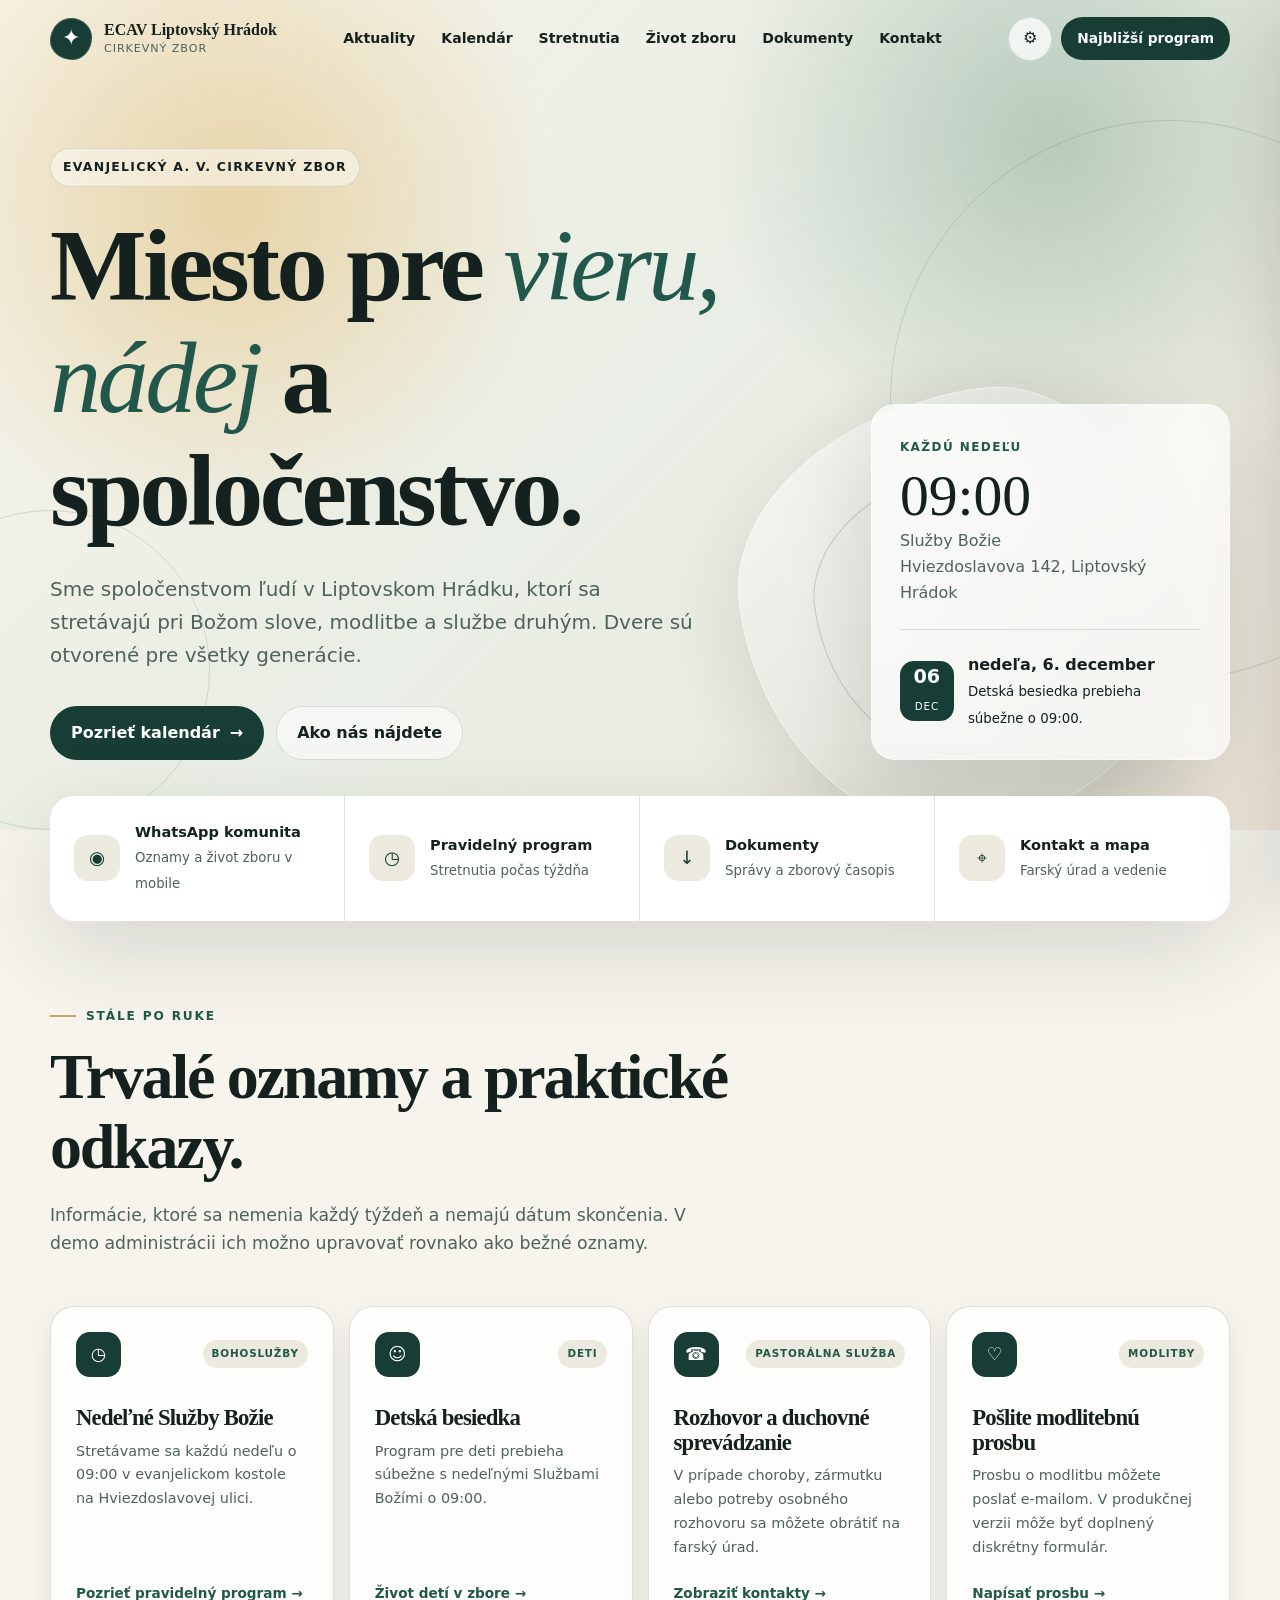
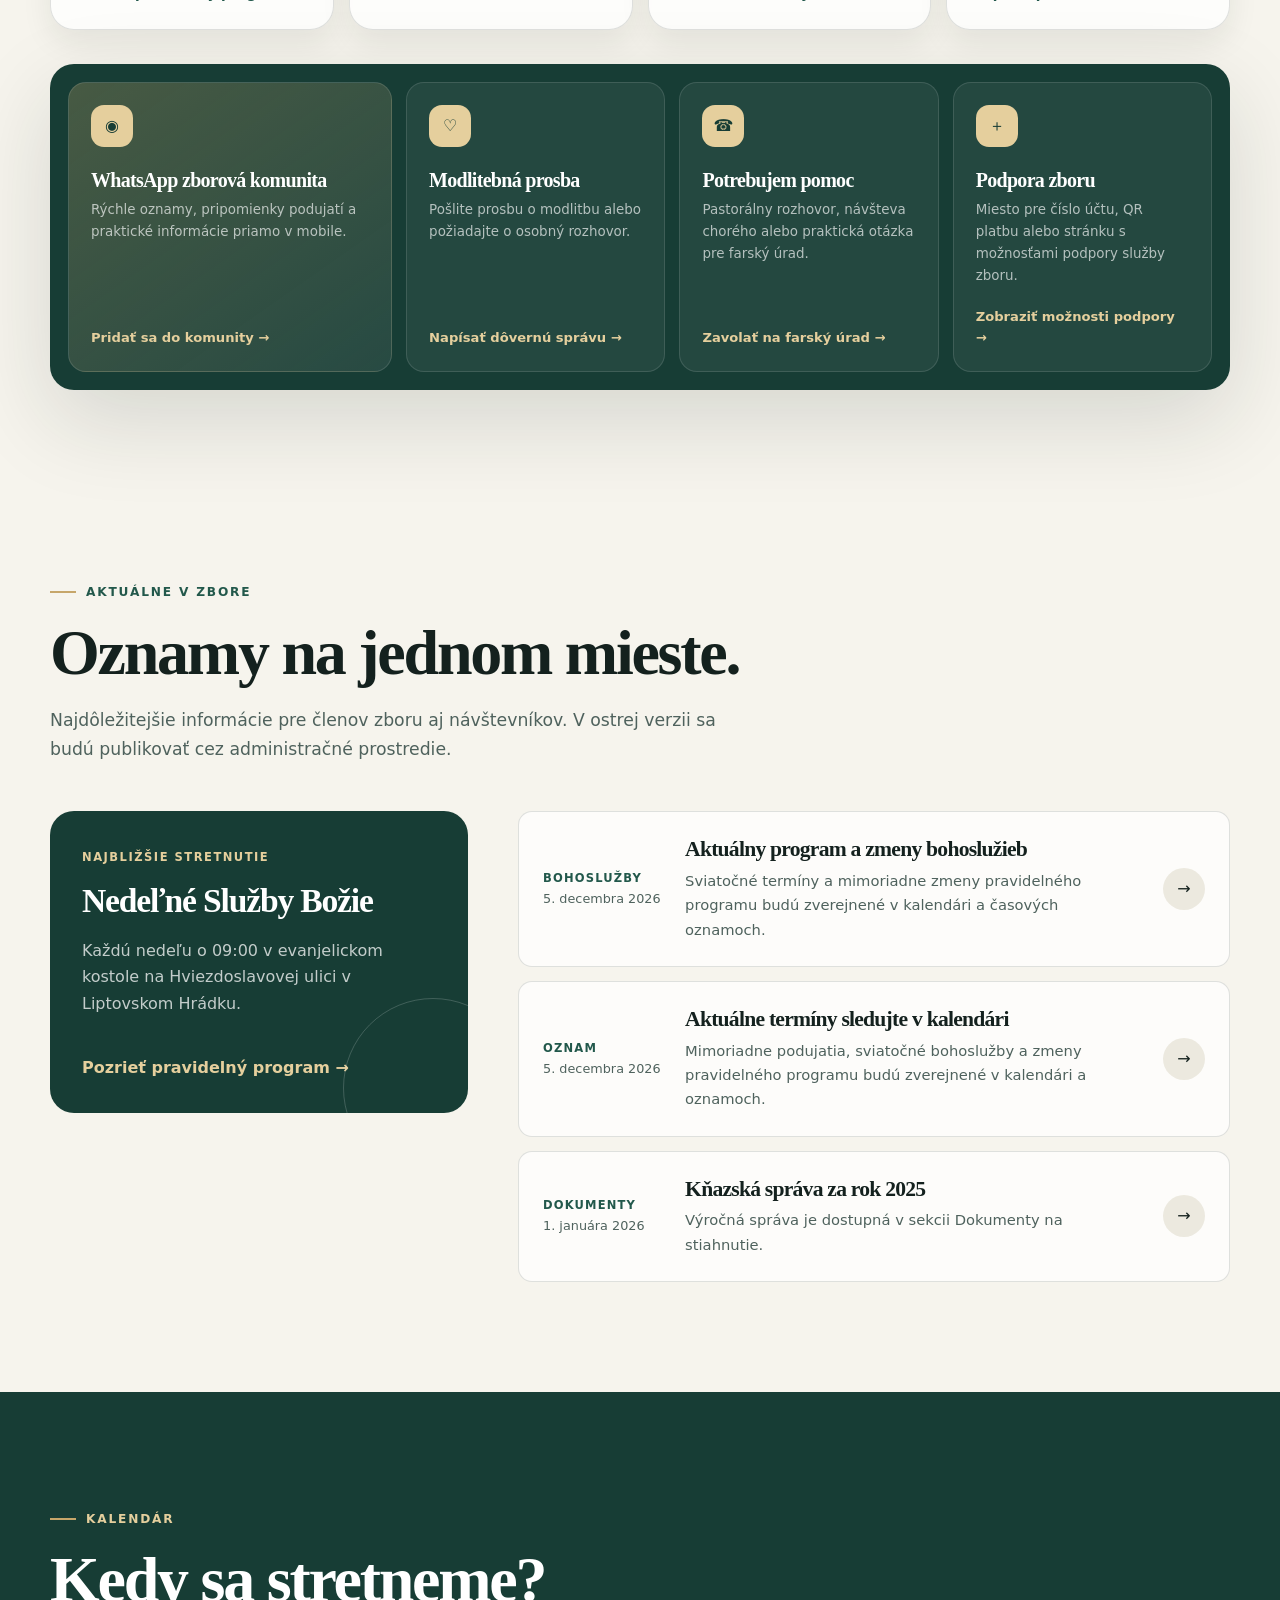
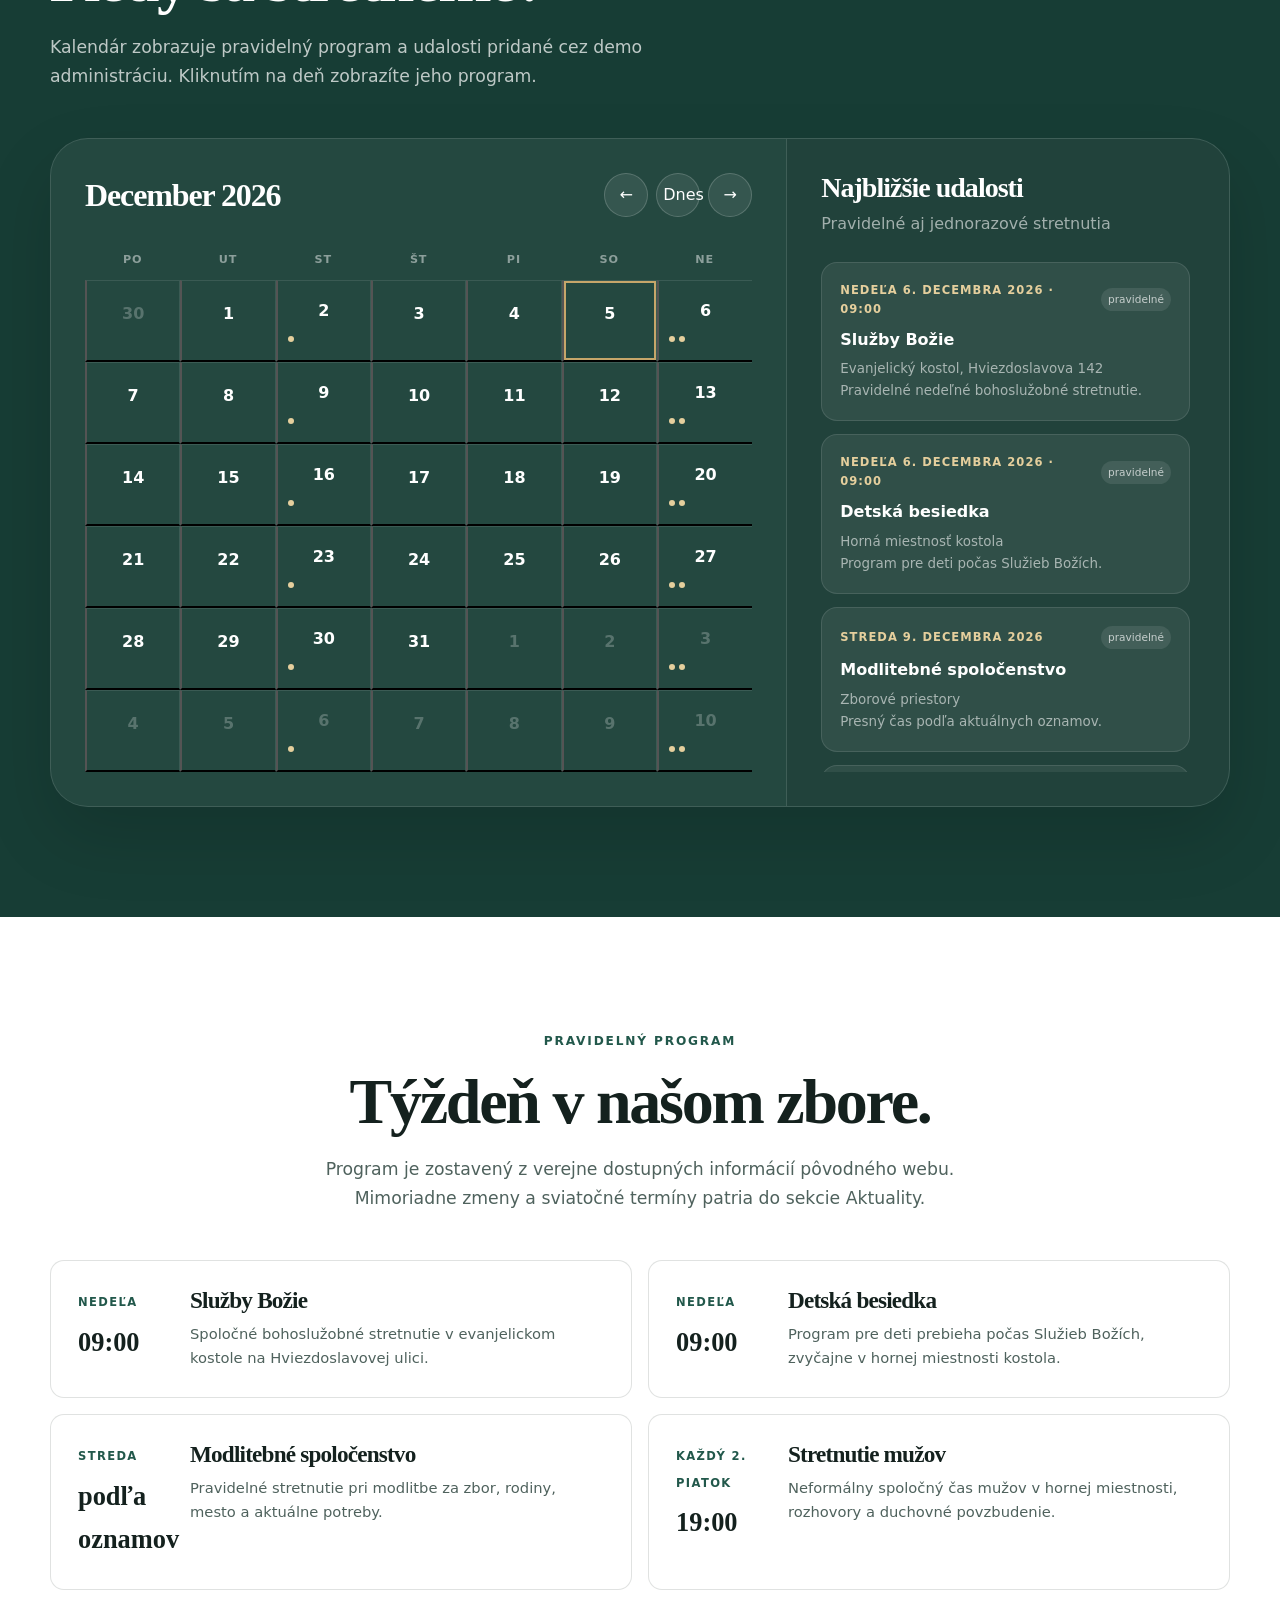
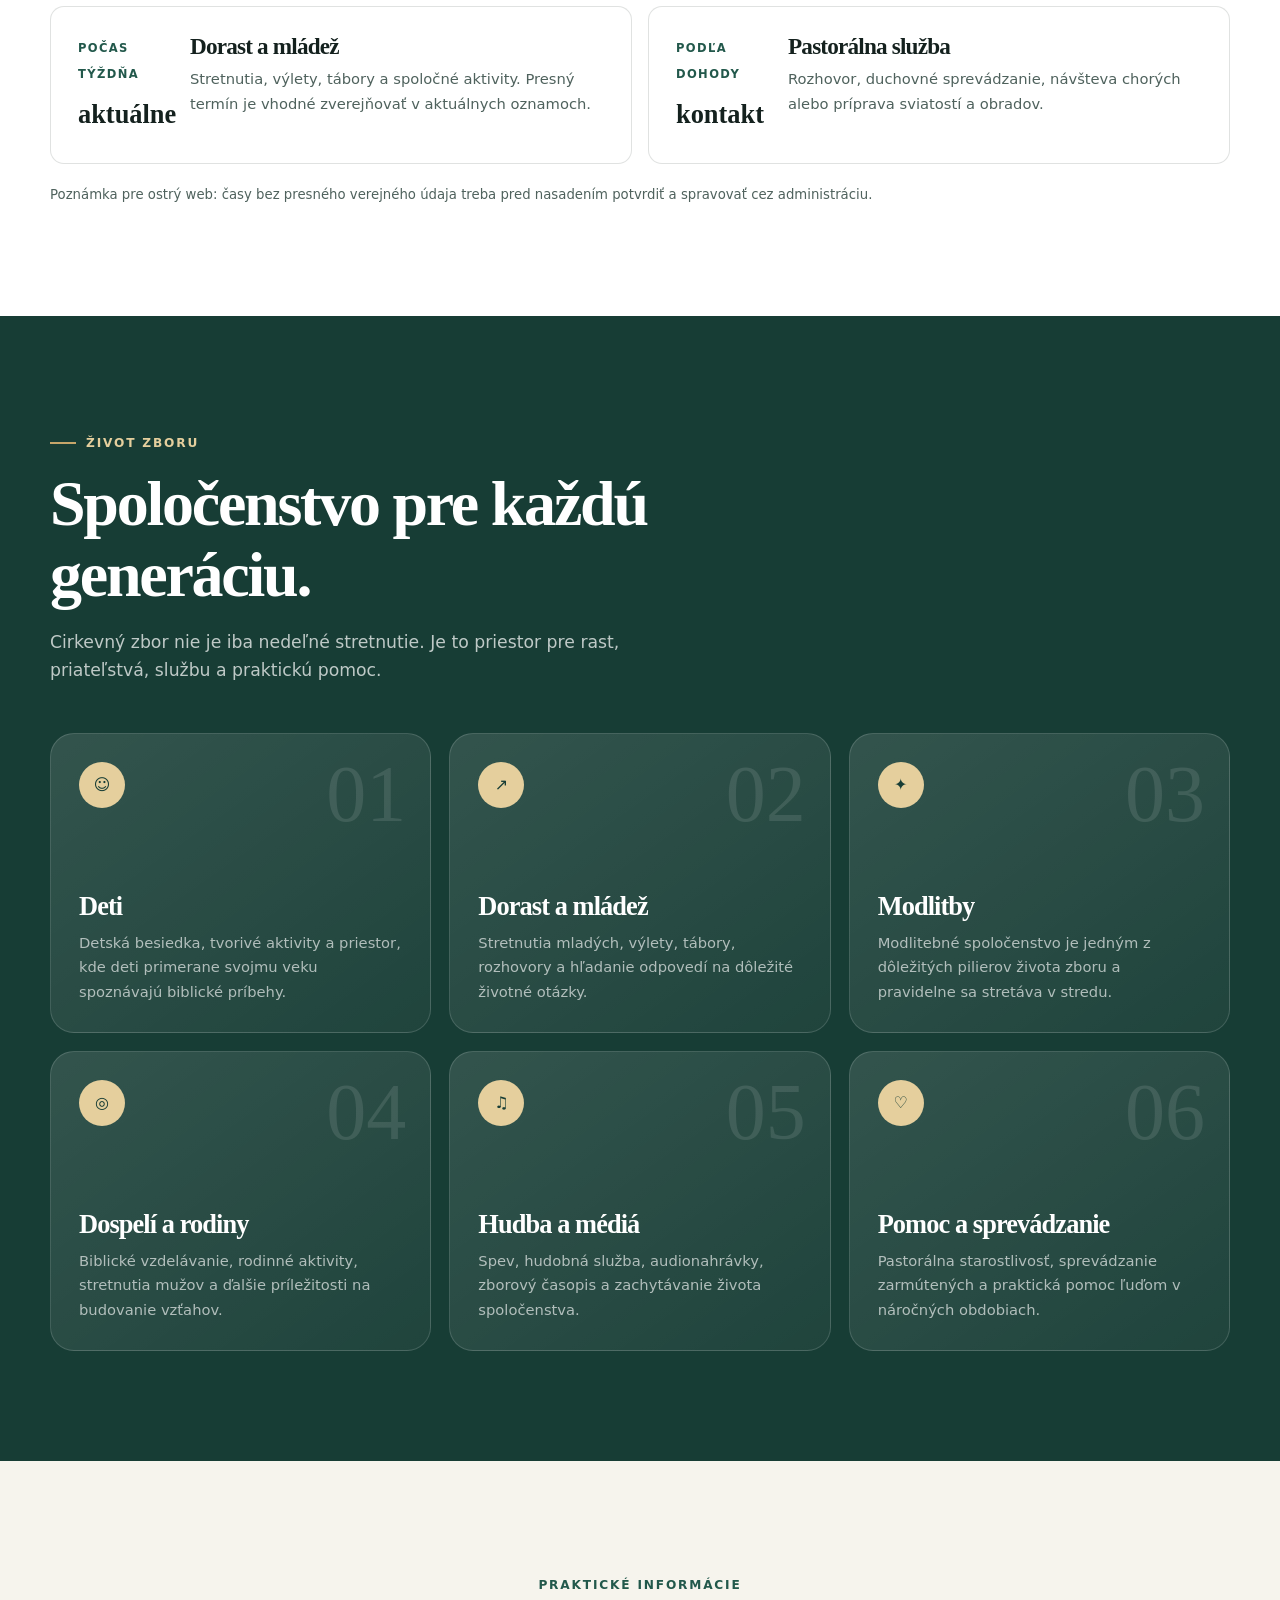
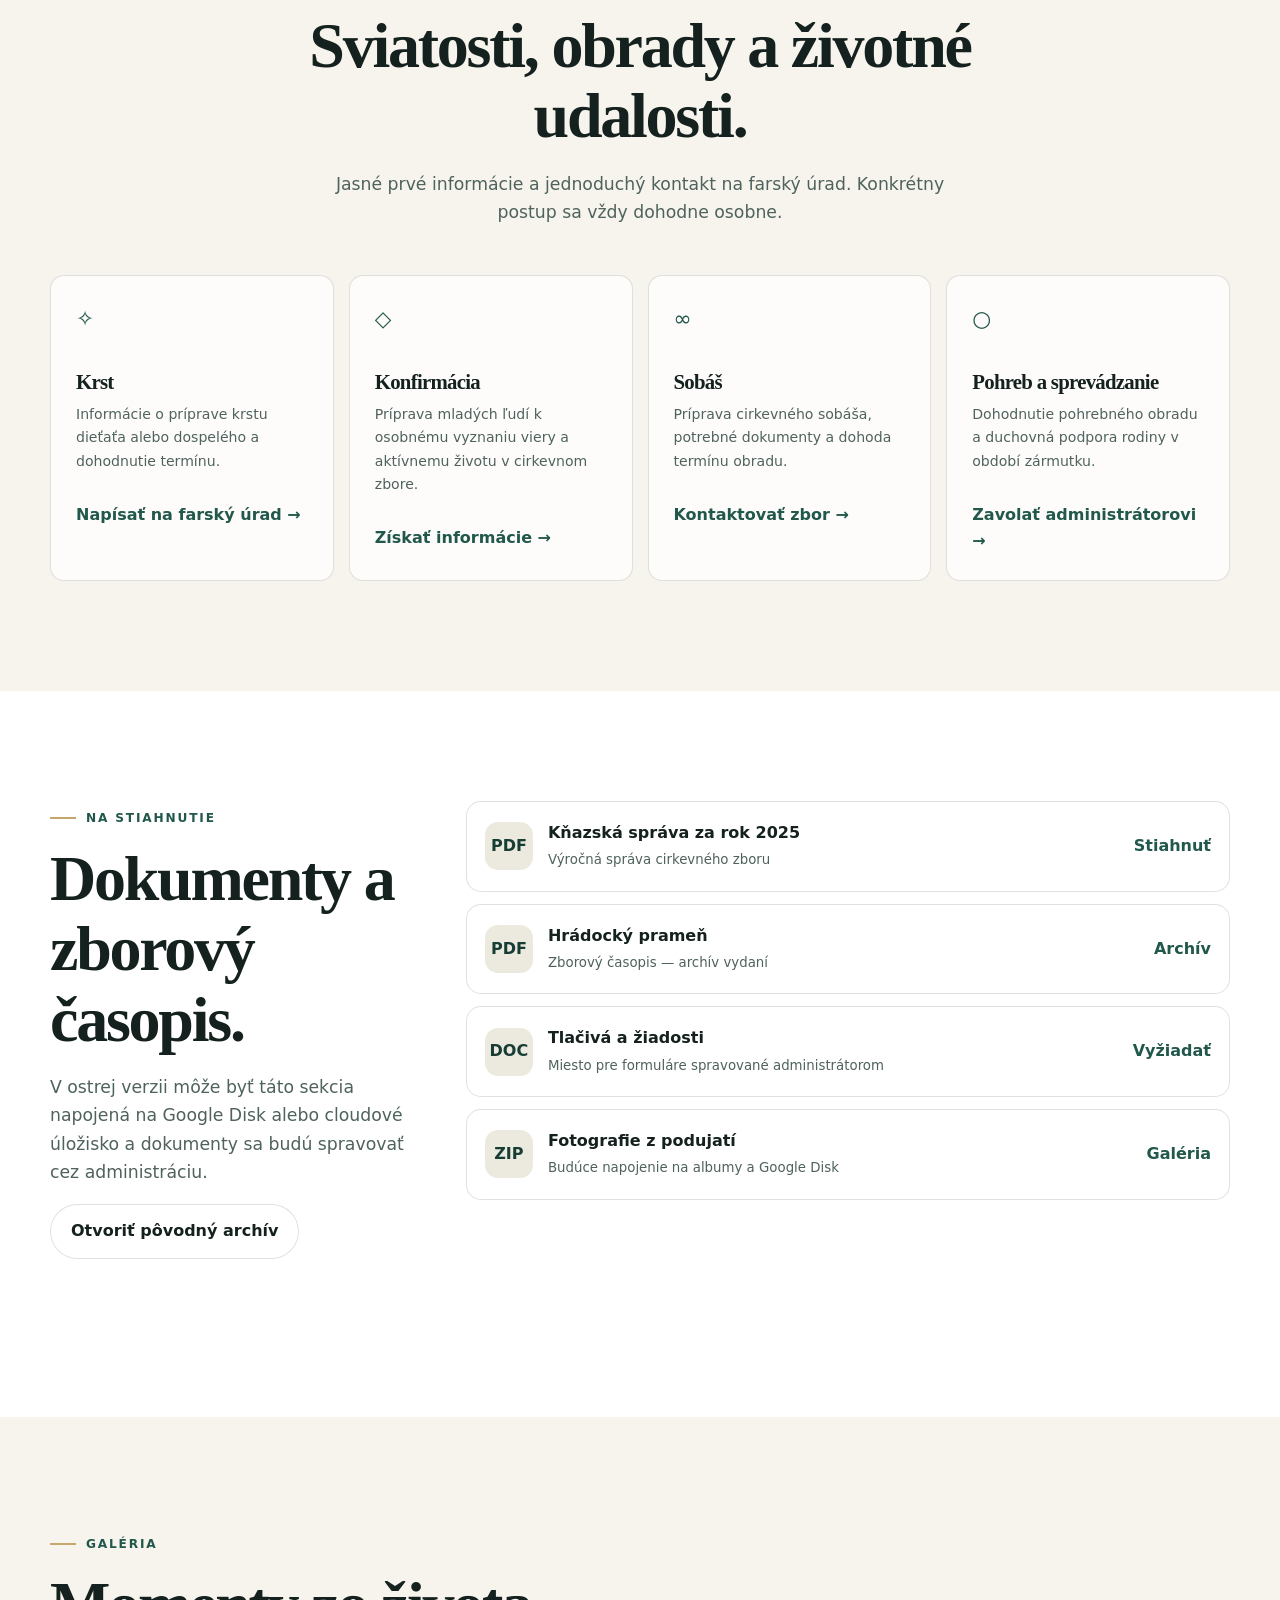
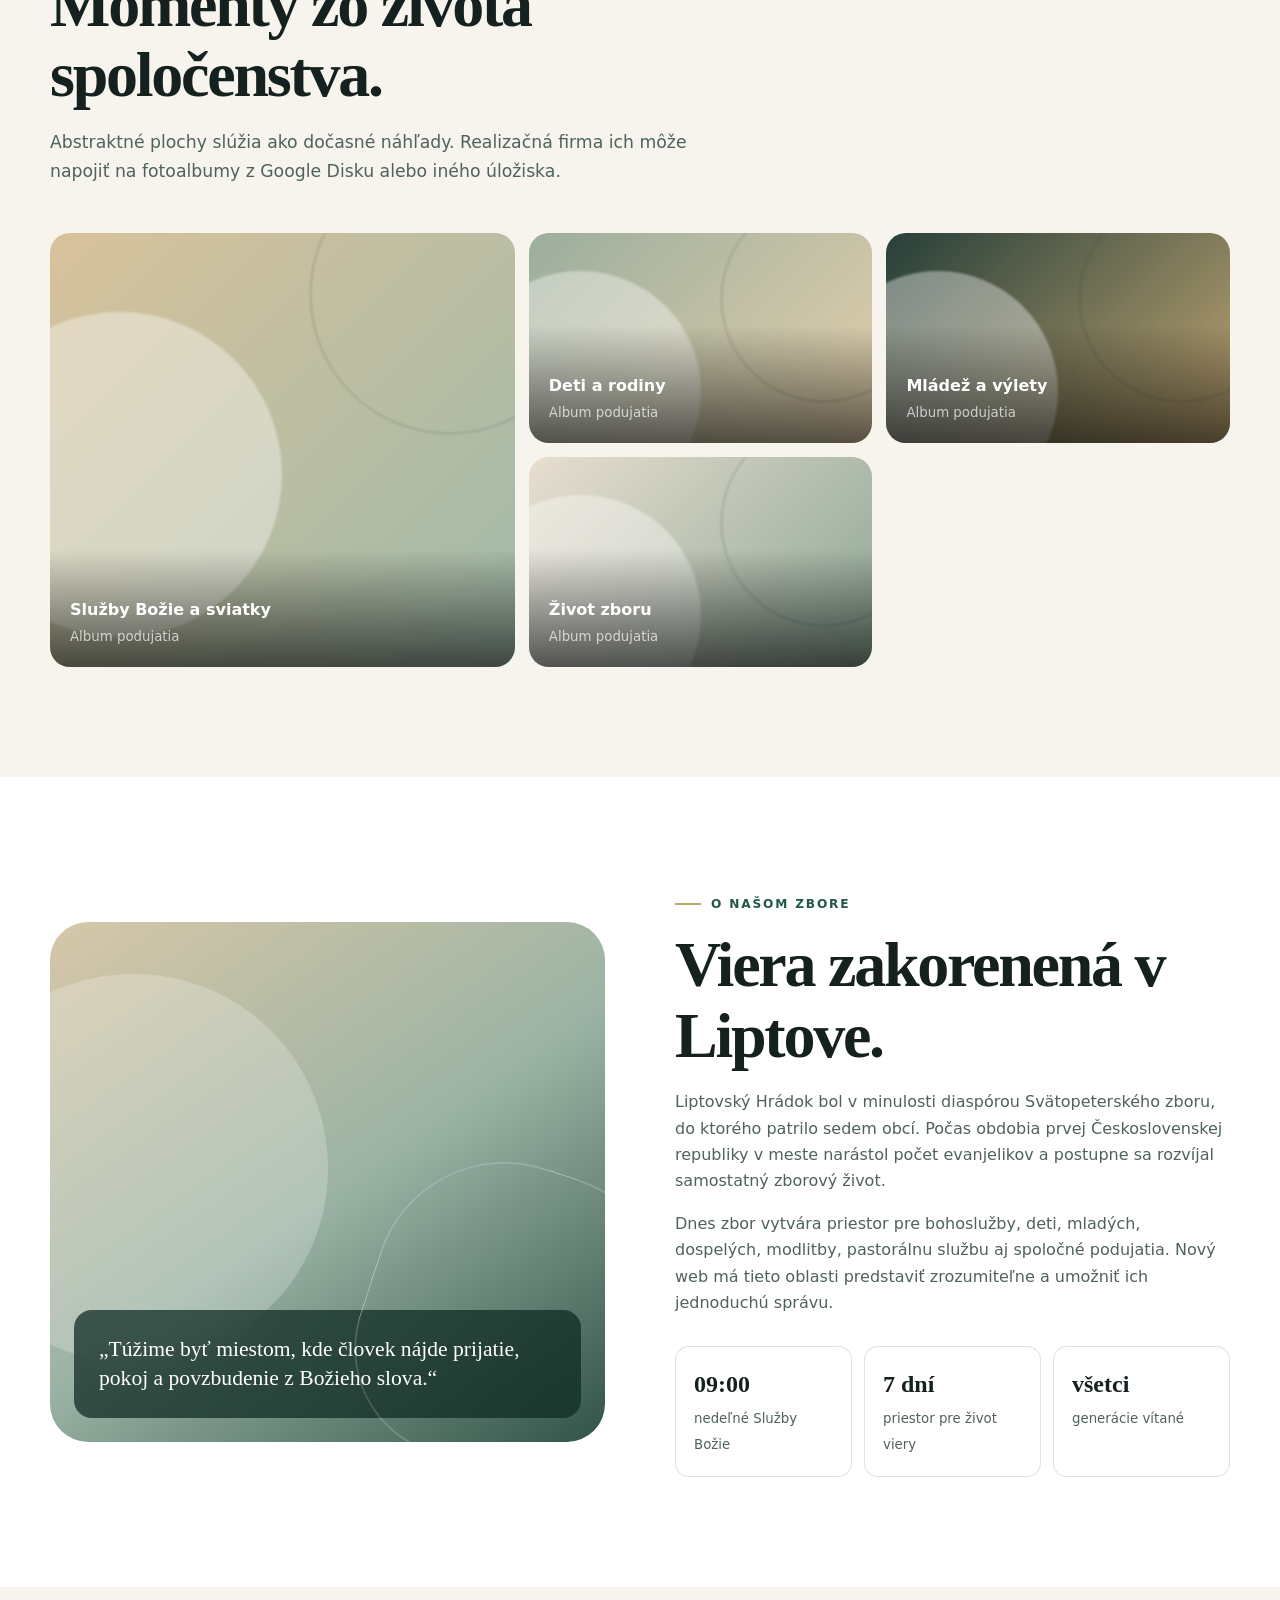
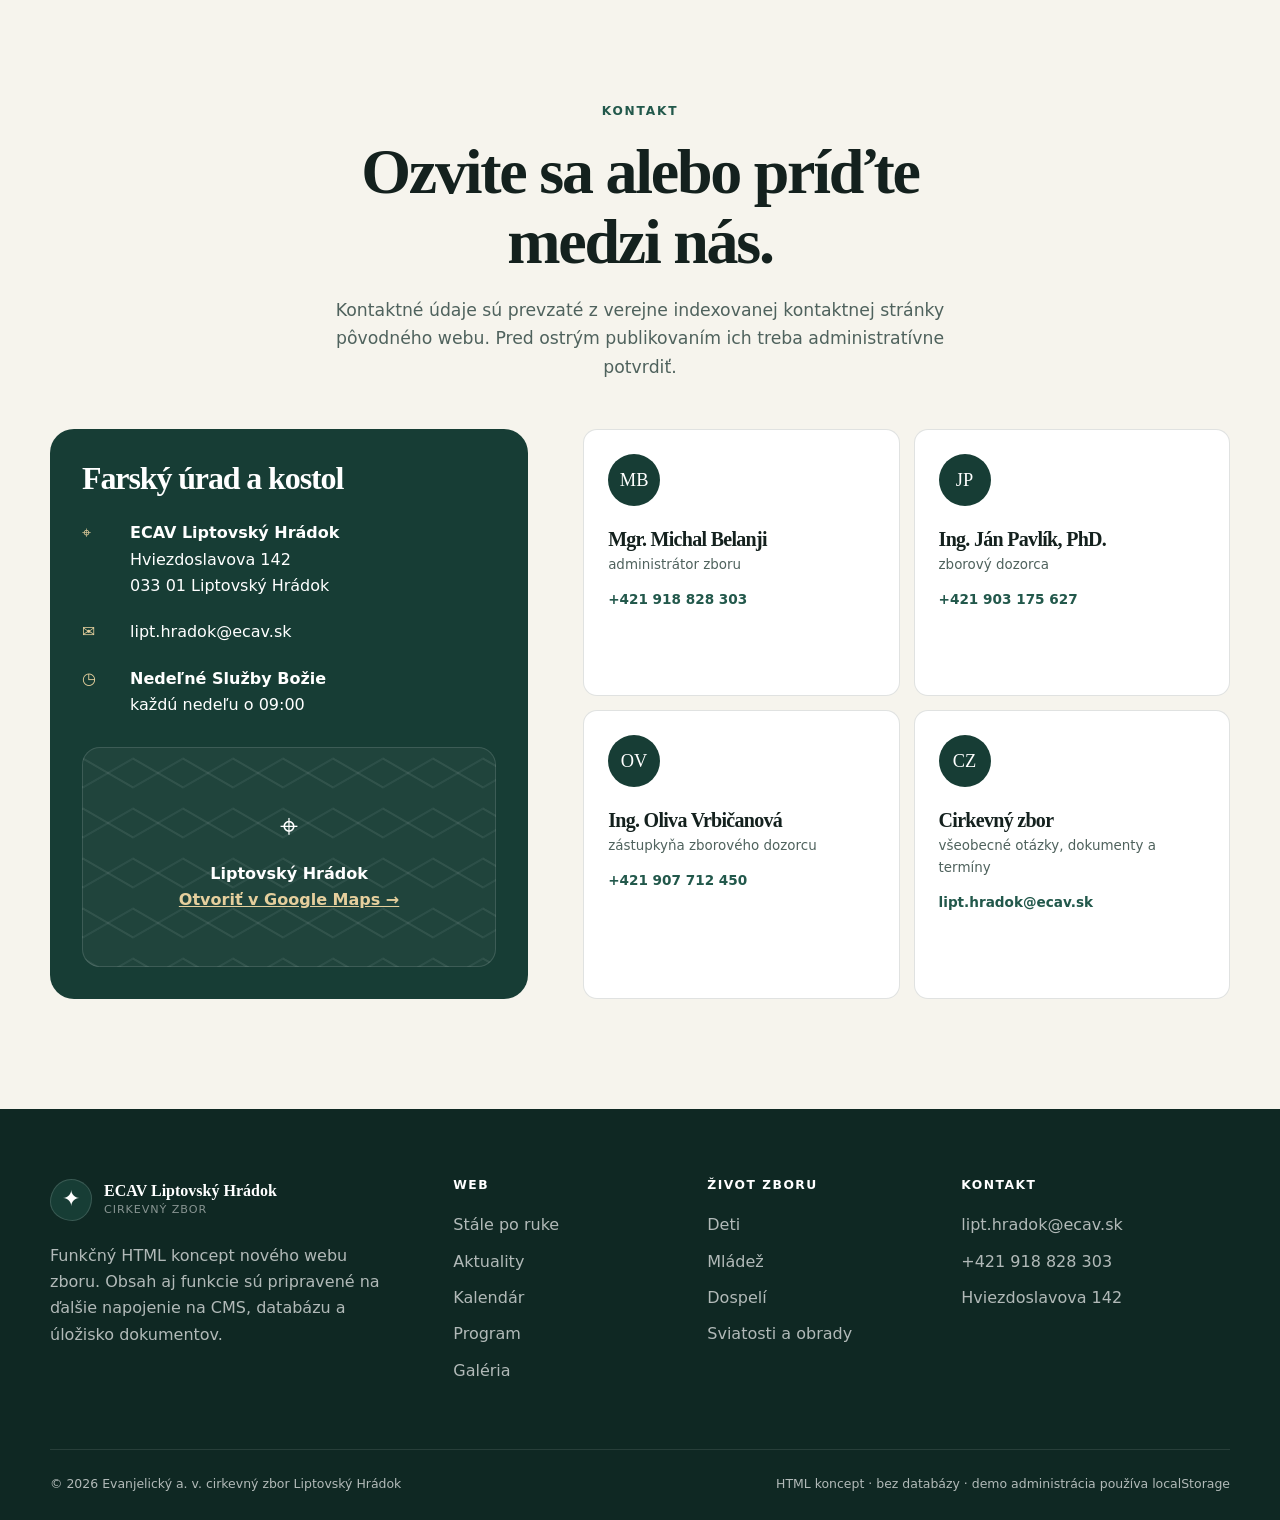
==== index.html @ 95b95012 "Rename ecav-lh-html-koncept-v2.html to index.html" ====
<!doctype html>
<html lang="sk">
<head>
  <meta charset="utf-8">
  <meta name="viewport" content="width=device-width, initial-scale=1">
  <meta name="description" content="Dizajnový a funkčný HTML koncept webu Cirkevného zboru ECAV Liptovský Hrádok.">
  <meta name="theme-color" content="#173d35">
  <title>ECAV Liptovský Hrádok | Spoločenstvo viery</title>

  <!--
    ECAV LIPTOVSKÝ HRÁDOK — FUNKČNÝ HTML KONCEPT
    ------------------------------------------------
    Účel: dizajnový prototyp bez databázy, pripravený na odovzdanie realizačnej firme.
    Závislosti: žiadne externé knižnice, fonty ani obrázky.
    Dáta: ukážkovo uložené v JavaScripte a localStorage pre demo administráciu.

    Verejné zdroje obsahu (overené 15. 7. 2026 cez indexované stránky pôvodného webu):
    - https://www.ecavlh.sk/
    - https://www.ecavlh.sk/aktualne
    - https://www.ecavlh.sk/kontakt
    - https://www.ecavlh.sk/deti
    - https://www.ecavlh.sk/dospeli
    - https://www.ecavlh.sk/dokumenty
    - https://www.ecavlh.sk/minulost
    - https://www.ecavlh.sk/obrady-a-suvisiace-sluzby

    DÔLEŽITÉ PRE REALIZAČNÚ FIRMU:
    1. Pred ostrým nasadením znova overiť osoby, telefónne čísla a pravidelné termíny.
    2. Nahradiť localStorage databázou/CMS a zaviesť reálne prihlasovanie.
    3. Dokumenty a galériu pripojiť k vybranému úložisku (Google Drive API / cloud storage).
    4. Doplnit GDPR dokumentáciu, cookies podľa reálne nasadených služieb a antispam formulárov.
    5. Trvalé oznamy sú oddelené od časových aktualít vlastnosťou `persistent`.
    6. WhatsApp a podpora zboru používajú centrálne odkazy v objekte SITE_CONFIG na konci súboru.
  -->

  <style>
    /* =========================================================
       1. DESIGN TOKENS
       ========================================================= */
    :root {
      --ink: #14211e;
      --ink-soft: #4f625d;
      --paper: #f6f4ed;
      --paper-2: #ece9df;
      --surface: rgba(255, 255, 255, 0.84);
      --surface-solid: #ffffff;
      --forest: #173d35;
      --forest-2: #22584b;
      --sage: #9fb9a9;
      --gold: #c6a66a;
      --gold-2: #e5cf9d;
      --line: rgba(20, 33, 30, 0.13);
      --danger: #9e3d3d;
      --shadow-sm: 0 12px 30px rgba(20, 33, 30, 0.08);
      --shadow-lg: 0 30px 90px rgba(20, 33, 30, 0.14);
      --radius-sm: 14px;
      --radius-md: 24px;
      --radius-lg: 38px;
      --container: 1180px;
      --header-height: 78px;
      --ease: cubic-bezier(.22, 1, .36, 1);
    }

    *, *::before, *::after { box-sizing: border-box; }
    html { scroll-behavior: smooth; scroll-padding-top: calc(var(--header-height) + 20px); }
    body {
      margin: 0;
      color: var(--ink);
      background: var(--paper);
      font-family: Inter, ui-sans-serif, system-ui, -apple-system, BlinkMacSystemFont, "Segoe UI", sans-serif;
      line-height: 1.65;
      text-rendering: optimizeLegibility;
      overflow-x: hidden;
    }
    body.admin-open { overflow: hidden; }
    button, input, textarea, select { font: inherit; }
    button, a { -webkit-tap-highlight-color: transparent; }
    a { color: inherit; }
    img, svg { display: block; max-width: 100%; }
    h1, h2, h3, h4, p { margin-top: 0; }
    h1, h2, h3 {
      font-family: Georgia, "Times New Roman", serif;
      line-height: 1.1;
      letter-spacing: -0.035em;
    }
    p:last-child { margin-bottom: 0; }
    :focus-visible { outline: 3px solid var(--gold); outline-offset: 4px; }
    [hidden] { display: none !important; }

    .container { width: min(calc(100% - 40px), var(--container)); margin-inline: auto; }
    .section { padding: 110px 0; position: relative; }
    .section--compact { padding: 75px 0; }
    .section--white { background: var(--surface-solid); }
    .section--forest { color: #fff; background: var(--forest); }
    .eyebrow {
      display: inline-flex;
      align-items: center;
      gap: 10px;
      margin-bottom: 16px;
      color: var(--forest-2);
      font-size: .76rem;
      font-weight: 800;
      letter-spacing: .15em;
      text-transform: uppercase;
    }
    .eyebrow::before { content: ""; width: 26px; height: 2px; background: var(--gold); }
    .section--forest .eyebrow { color: var(--gold-2); }
    .section-heading { max-width: 720px; margin-bottom: 48px; }
    .section-heading--center { margin-inline: auto; text-align: center; }
    .section-heading--center .eyebrow::before { display: none; }
    .section-title { margin-bottom: 18px; font-size: clamp(2.25rem, 5vw, 4.5rem); }
    .section-lead { max-width: 670px; color: var(--ink-soft); font-size: 1.08rem; }
    .section-heading--center .section-lead { margin-inline: auto; }
    .section--forest .section-lead { color: rgba(255,255,255,.72); }

    .button {
      display: inline-flex;
      min-height: 50px;
      align-items: center;
      justify-content: center;
      gap: 10px;
      padding: 13px 20px;
      border: 1px solid transparent;
      border-radius: 999px;
      color: #fff;
      background: var(--forest);
      font-weight: 750;
      text-decoration: none;
      cursor: pointer;
      transition: transform .25s var(--ease), background .25s ease, box-shadow .25s ease;
    }
    .button:hover { transform: translateY(-2px); background: var(--forest-2); box-shadow: var(--shadow-sm); }
    .button--gold { color: var(--ink); background: var(--gold-2); }
    .button--gold:hover { background: #efdbaa; }
    .button--ghost { color: var(--ink); border-color: var(--line); background: rgba(255,255,255,.55); }
    .button--ghost:hover { background: #fff; }
    .button--small { min-height: 40px; padding: 9px 15px; font-size: .86rem; }
    .button--danger { background: var(--danger); }
    .icon-button {
      width: 44px;
      height: 44px;
      display: inline-grid;
      place-items: center;
      border: 1px solid var(--line);
      border-radius: 50%;
      color: var(--ink);
      background: rgba(255,255,255,.75);
      cursor: pointer;
      transition: .2s ease;
    }
    .icon-button:hover { background: #fff; transform: translateY(-1px); }

    /* =========================================================
       2. HEADER
       ========================================================= */
    .site-header {
      position: fixed;
      inset: 0 0 auto;
      z-index: 1000;
      height: var(--header-height);
      border-bottom: 1px solid transparent;
      transition: background .25s ease, border-color .25s ease, backdrop-filter .25s ease;
    }
    .site-header.is-scrolled,
    .site-header.menu-open {
      border-color: var(--line);
      background: rgba(246,244,237,.9);
      backdrop-filter: blur(18px);
    }
    .header-inner {
      height: 100%;
      display: grid;
      grid-template-columns: auto 1fr auto;
      align-items: center;
      gap: 30px;
    }
    .brand { display: inline-flex; align-items: center; gap: 12px; text-decoration: none; }
    .brand-mark {
      width: 42px;
      height: 42px;
      display: grid;
      place-items: center;
      border-radius: 50% 50% 46% 54% / 55% 46% 54% 45%;
      color: #fff;
      background: var(--forest);
      box-shadow: inset 0 0 0 1px rgba(255,255,255,.15);
      font-family: Georgia, serif;
      font-size: 1.35rem;
    }
    .brand-copy { line-height: 1.05; }
    .brand-copy strong { display: block; font-family: Georgia, serif; font-size: 1rem; }
    .brand-copy small { color: var(--ink-soft); font-size: .7rem; letter-spacing: .08em; text-transform: uppercase; }
    .main-nav { justify-self: center; }
    .main-nav ul { display: flex; align-items: center; gap: 26px; margin: 0; padding: 0; list-style: none; }
    .main-nav a {
      position: relative;
      padding: 10px 0;
      font-size: .88rem;
      font-weight: 700;
      text-decoration: none;
    }
    .main-nav a::after {
      content: "";
      position: absolute;
      right: 0;
      bottom: 4px;
      left: 0;
      height: 2px;
      background: var(--gold);
      transform: scaleX(0);
      transform-origin: right;
      transition: transform .25s var(--ease);
    }
    .main-nav a:hover::after,
    .main-nav a.active::after { transform: scaleX(1); transform-origin: left; }
    .header-actions { display: flex; align-items: center; gap: 9px; }
    .menu-toggle { display: none; }

    /* =========================================================
       3. HERO — ABSTRAKTNÉ POZADIE BEZ OBRÁZKOV
       ========================================================= */
    .hero {
      min-height: 780px;
      display: grid;
      align-items: center;
      padding: calc(var(--header-height) + 70px) 0 70px;
      isolation: isolate;
      overflow: hidden;
      background:
        radial-gradient(circle at 18% 25%, rgba(229,207,157,.88), transparent 27%),
        radial-gradient(circle at 82% 17%, rgba(159,185,169,.68), transparent 27%),
        linear-gradient(135deg, #f8f2e5 0%, #e9eee6 50%, #f1e9dc 100%);
    }
    .hero[data-theme="dawn"] {
      background:
        radial-gradient(circle at 18% 25%, rgba(236,190,143,.78), transparent 29%),
        radial-gradient(circle at 82% 17%, rgba(179,193,180,.75), transparent 29%),
        linear-gradient(135deg, #fbf0df 0%, #e8eee9 50%, #eee2d3 100%);
    }
    .hero[data-theme="forest"] {
      color: #fff;
      background:
        radial-gradient(circle at 16% 30%, rgba(198,166,106,.38), transparent 28%),
        radial-gradient(circle at 84% 10%, rgba(110,153,132,.4), transparent 28%),
        linear-gradient(135deg, #0d2924 0%, #173d35 45%, #264f43 100%);
    }
    .hero::before,
    .hero::after {
      content: "";
      position: absolute;
      z-index: -1;
      border: 1px solid rgba(23,61,53,.14);
      border-radius: 50%;
      animation: float 12s ease-in-out infinite;
    }
    .hero::before { width: 560px; height: 560px; right: -170px; top: 120px; }
    .hero::after { width: 320px; height: 320px; left: -110px; bottom: 70px; animation-delay: -5s; }
    .hero-shape {
      position: absolute;
      z-index: -1;
      right: 8%;
      bottom: 8%;
      width: min(34vw, 460px);
      aspect-ratio: 1;
      border-radius: 62% 38% 53% 47% / 42% 55% 45% 58%;
      background: linear-gradient(145deg, rgba(255,255,255,.56), rgba(23,61,53,.1));
      box-shadow: inset 0 0 0 1px rgba(255,255,255,.45), var(--shadow-lg);
      transform: rotate(-8deg);
    }
    .hero-shape::before {
      content: "";
      position: absolute;
      inset: 17%;
      border: 1px solid rgba(23,61,53,.2);
      border-radius: inherit;
    }
    .hero-grid {
      display: grid;
      grid-template-columns: minmax(0, 1.15fr) minmax(330px, .55fr);
      align-items: end;
      gap: 70px;
    }
    .hero-copy { max-width: 780px; }
    .hero-kicker {
      display: inline-flex;
      align-items: center;
      gap: 12px;
      margin-bottom: 23px;
      padding: 8px 12px;
      border: 1px solid rgba(23,61,53,.13);
      border-radius: 999px;
      background: rgba(255,255,255,.45);
      font-size: .78rem;
      font-weight: 800;
      letter-spacing: .1em;
      text-transform: uppercase;
      backdrop-filter: blur(10px);
    }
    .hero[data-theme="forest"] .hero-kicker { border-color: rgba(255,255,255,.18); background: rgba(255,255,255,.08); }
    .hero-title { max-width: 850px; margin-bottom: 25px; font-size: clamp(3.4rem, 8vw, 7.5rem); }
    .hero-title em { color: var(--forest-2); font-weight: 400; }
    .hero[data-theme="forest"] .hero-title em { color: var(--gold-2); }
    .hero-text { max-width: 650px; margin-bottom: 34px; color: var(--ink-soft); font-size: clamp(1.05rem, 2vw, 1.25rem); }
    .hero[data-theme="forest"] .hero-text { color: rgba(255,255,255,.75); }
    .hero-actions { display: flex; flex-wrap: wrap; gap: 12px; }
    .service-card {
      position: relative;
      z-index: 2;
      padding: 28px;
      border: 1px solid rgba(255,255,255,.55);
      border-radius: var(--radius-md);
      background: rgba(255,255,255,.68);
      box-shadow: var(--shadow-lg);
      backdrop-filter: blur(18px);
    }
    .hero[data-theme="forest"] .service-card { border-color: rgba(255,255,255,.15); color: #fff; background: rgba(255,255,255,.08); }
    .service-card__label { color: var(--forest-2); font-size: .75rem; font-weight: 800; letter-spacing: .12em; text-transform: uppercase; }
    .hero[data-theme="forest"] .service-card__label { color: var(--gold-2); }
    .service-card__time { margin: 8px 0 3px; font-family: Georgia, serif; font-size: 3.6rem; line-height: 1; }
    .service-card__meta { color: var(--ink-soft); }
    .hero[data-theme="forest"] .service-card__meta { color: rgba(255,255,255,.7); }
    .service-card__divider { height: 1px; margin: 22px 0; background: var(--line); }
    .service-card__next { display: grid; grid-template-columns: 54px 1fr; gap: 14px; align-items: center; }
    .date-badge { display: grid; place-items: center; width: 54px; height: 60px; border-radius: 14px; color: #fff; background: var(--forest); }
    .date-badge strong { font-size: 1.2rem; line-height: 1; }
    .date-badge span { font-size: .64rem; letter-spacing: .09em; text-transform: uppercase; }

    /* =========================================================
       4. QUICK LINKS + ANNOUNCEMENTS
       ========================================================= */
    .quick-links { position: relative; z-index: 4; margin-top: -34px; }
    .quick-grid { display: grid; grid-template-columns: repeat(4, 1fr); border-radius: var(--radius-md); background: #fff; box-shadow: var(--shadow-lg); overflow: hidden; }
    .quick-link { width: 100%; display: grid; grid-template-columns: 46px 1fr; gap: 15px; align-items: center; padding: 24px; border: 0; border-right: 1px solid var(--line); color: inherit; background: transparent; font: inherit; text-align: left; text-decoration: none; cursor: pointer; transition: background .2s ease; }
    .quick-link:last-child { border-right: 0; }
    .quick-link:hover { background: #faf8f2; }
    .quick-icon { display: grid; place-items: center; width: 46px; height: 46px; border-radius: 14px; color: var(--forest); background: var(--paper-2); font-size: 1.15rem; }
    .quick-link strong { display: block; font-size: .91rem; }
    .quick-link small { color: var(--ink-soft); }

    .announcements-layout { display: grid; grid-template-columns: .74fr 1.26fr; gap: 50px; align-items: start; }
    .featured-note {
      position: sticky;
      top: calc(var(--header-height) + 30px);
      padding: 32px;
      border-radius: var(--radius-md);
      color: #fff;
      background: var(--forest);
      overflow: hidden;
    }
    .featured-note::after { content: ""; position: absolute; width: 180px; height: 180px; right: -55px; bottom: -65px; border: 1px solid rgba(255,255,255,.18); border-radius: 50%; }
    .featured-note__tag { color: var(--gold-2); font-size: .72rem; font-weight: 800; letter-spacing: .13em; text-transform: uppercase; }
    .featured-note h3 { margin: 13px 0 18px; font-size: 2.1rem; }
    .featured-note p { color: rgba(255,255,255,.74); }
    .featured-note a { display: inline-flex; margin-top: 22px; color: var(--gold-2); font-weight: 800; text-decoration: none; }
    .announcement-list { display: grid; gap: 14px; }
    .announcement-card {
      display: grid;
      grid-template-columns: 120px 1fr auto;
      gap: 22px;
      align-items: center;
      padding: 24px;
      border: 1px solid var(--line);
      border-radius: var(--radius-sm);
      background: rgba(255,255,255,.72);
      transition: transform .2s var(--ease), box-shadow .2s ease;
    }
    .announcement-card:hover { transform: translateY(-2px); box-shadow: var(--shadow-sm); }
    .announcement-card__category { color: var(--forest-2); font-size: .72rem; font-weight: 850; letter-spacing: .1em; text-transform: uppercase; }
    .announcement-card h3 { margin: 2px 0 7px; font-size: 1.35rem; }
    .announcement-card p { margin-bottom: 0; color: var(--ink-soft); font-size: .92rem; }
    .announcement-card__date { color: var(--ink-soft); font-size: .8rem; }
    .arrow-link { display: inline-grid; place-items: center; width: 42px; height: 42px; border-radius: 50%; background: var(--paper-2); text-decoration: none; }
    .empty-state { padding: 28px; border: 1px dashed var(--line); border-radius: var(--radius-sm); color: var(--ink-soft); text-align: center; }

    /* Trvalé oznamy nie sú viazané na dátum a zostávajú stále po ruke. */
    .permanent-section { padding-top: 78px; }
    .permanent-grid { display: grid; grid-template-columns: repeat(4, 1fr); gap: 15px; }
    .permanent-card {
      min-height: 245px;
      display: flex;
      flex-direction: column;
      padding: 25px;
      border: 1px solid var(--line);
      border-radius: var(--radius-md);
      background: rgba(255,255,255,.78);
      box-shadow: var(--shadow-sm);
      transition: transform .22s var(--ease), border-color .22s ease, box-shadow .22s ease;
    }
    .permanent-card:hover { transform: translateY(-3px); border-color: rgba(23,61,53,.28); box-shadow: var(--shadow-lg); }
    .permanent-card__top { display: flex; align-items: center; justify-content: space-between; gap: 15px; margin-bottom: 28px; }
    .permanent-card__icon { width: 45px; height: 45px; display: grid; place-items: center; border-radius: 14px; color: #fff; background: var(--forest); font-size: 1.1rem; }
    .permanent-card__badge { padding: 5px 9px; border-radius: 999px; color: var(--forest-2); background: var(--paper-2); font-size: .65rem; font-weight: 850; letter-spacing: .08em; text-transform: uppercase; }
    .permanent-card h3 { margin-bottom: 10px; font-size: 1.42rem; }
    .permanent-card p { margin-bottom: 22px; color: var(--ink-soft); font-size: .9rem; }
    .permanent-card a { margin-top: auto; color: var(--forest-2); font-size: .85rem; font-weight: 850; text-decoration: none; }

    .community-tools {
      display: grid;
      grid-template-columns: 1.25fr repeat(3, 1fr);
      gap: 14px;
      margin-top: 34px;
      padding: 18px;
      border-radius: var(--radius-md);
      color: #fff;
      background: var(--forest);
      box-shadow: var(--shadow-lg);
    }
    .community-tool {
      min-height: 178px;
      display: flex;
      flex-direction: column;
      align-items: flex-start;
      padding: 22px;
      border: 1px solid rgba(255,255,255,.12);
      border-radius: 18px;
      background: rgba(255,255,255,.06);
    }
    .community-tool--primary { background: linear-gradient(145deg, rgba(198,166,106,.28), rgba(255,255,255,.07)); }
    .community-tool__icon { display: grid; place-items: center; width: 42px; height: 42px; margin-bottom: 22px; border-radius: 13px; color: var(--forest); background: var(--gold-2); }
    .community-tool h3 { margin-bottom: 8px; font-size: 1.25rem; }
    .community-tool p { margin-bottom: 18px; color: rgba(255,255,255,.66); font-size: .84rem; }
    .community-tool a,
    .community-tool button { margin-top: auto; padding: 0; border: 0; color: var(--gold-2); background: transparent; font-size: .82rem; font-weight: 850; text-align: left; text-decoration: none; cursor: pointer; }
    .community-tool button:hover,
    .community-tool a:hover { color: #fff; }

    .checkbox-row { display: flex; align-items: flex-start; gap: 10px; padding: 12px; border: 1px solid var(--line); border-radius: 10px; background: #fff; }
    .checkbox-row input { width: 18px; height: 18px; margin-top: 2px; accent-color: var(--forest); }
    .checkbox-row span { color: var(--ink-soft); font-size: .8rem; }
    .checkbox-row strong { display: block; color: var(--ink); font-size: .82rem; }

    /* =========================================================
       5. CALENDAR
       ========================================================= */
    .calendar-shell { display: grid; grid-template-columns: minmax(0, 1.25fr) minmax(300px, .75fr); overflow: hidden; border: 1px solid rgba(255,255,255,.12); border-radius: var(--radius-lg); background: rgba(255,255,255,.06); box-shadow: 0 30px 70px rgba(0,0,0,.14); }
    .calendar-main { padding: 34px; border-right: 1px solid rgba(255,255,255,.12); }
    .calendar-toolbar { display: flex; align-items: center; justify-content: space-between; gap: 18px; margin-bottom: 24px; }
    .calendar-title { margin: 0; font-size: 2rem; }
    .calendar-controls { display: flex; gap: 8px; }
    .calendar-controls .icon-button { color: #fff; border-color: rgba(255,255,255,.18); background: rgba(255,255,255,.08); }
    .calendar-weekdays,
    .calendar-grid { display: grid; grid-template-columns: repeat(7, 1fr); }
    .calendar-weekdays span { padding: 10px; color: rgba(255,255,255,.48); font-size: .7rem; font-weight: 850; letter-spacing: .08em; text-align: center; text-transform: uppercase; }
    .calendar-day {
      min-height: 82px;
      position: relative;
      padding: 10px;
      border-top: 1px solid rgba(255,255,255,.1);
      border-right: 1px solid rgba(255,255,255,.1);
      color: #fff;
      background: transparent;
      cursor: pointer;
      transition: background .2s ease;
    }
    .calendar-day:nth-child(7n) { border-right: 0; }
    .calendar-day:hover { background: rgba(255,255,255,.07); }
    .calendar-day.is-outside { color: rgba(255,255,255,.24); }
    .calendar-day.is-today { box-shadow: inset 0 0 0 2px var(--gold); }
    .calendar-day.is-selected { background: rgba(198,166,106,.18); }
    .calendar-day__number { font-weight: 750; }
    .calendar-day__dots { display: flex; flex-wrap: wrap; gap: 4px; margin-top: 12px; }
    .calendar-dot { width: 6px; height: 6px; border-radius: 50%; background: var(--gold-2); }
    .calendar-dot--custom { background: #b7d9cb; }
    .events-panel { padding: 34px; background: rgba(0,0,0,.08); }
    .events-panel h3 { margin-bottom: 7px; font-size: 1.75rem; }
    .events-panel__subtitle { margin-bottom: 24px; color: rgba(255,255,255,.58); }
    .event-feed { display: grid; gap: 13px; max-height: 510px; overflow: auto; padding-right: 5px; }
    .event-card { padding: 18px; border: 1px solid rgba(255,255,255,.11); border-radius: 16px; background: rgba(255,255,255,.07); }
    .event-card__top { display: flex; align-items: center; justify-content: space-between; gap: 12px; margin-bottom: 8px; }
    .event-card__date { color: var(--gold-2); font-size: .72rem; font-weight: 850; letter-spacing: .09em; text-transform: uppercase; }
    .event-card__type { padding: 3px 7px; border-radius: 999px; color: rgba(255,255,255,.7); background: rgba(255,255,255,.09); font-size: .66rem; }
    .event-card h4 { margin-bottom: 5px; font-size: 1rem; }
    .event-card p { color: rgba(255,255,255,.58); font-size: .84rem; }

    /* =========================================================
       6. WEEKLY PROGRAM + LIFE
       ========================================================= */
    .program-grid { display: grid; grid-template-columns: repeat(2, 1fr); gap: 16px; }
    .program-item {
      display: grid;
      grid-template-columns: 90px 1fr;
      gap: 22px;
      padding: 27px;
      border: 1px solid var(--line);
      border-radius: var(--radius-sm);
      background: #fff;
    }
    .program-day { color: var(--forest-2); font-size: .72rem; font-weight: 850; letter-spacing: .12em; text-transform: uppercase; }
    .program-time { display: block; margin-top: 6px; font-family: Georgia, serif; font-size: 1.65rem; }
    .program-item h3 { margin-bottom: 8px; font-size: 1.45rem; }
    .program-item p { color: var(--ink-soft); font-size: .92rem; }
    .program-note { margin-top: 20px; color: var(--ink-soft); font-size: .83rem; }

    .life-grid { display: grid; grid-template-columns: repeat(3, 1fr); gap: 18px; }
    .life-card {
      min-height: 300px;
      display: flex;
      flex-direction: column;
      justify-content: flex-end;
      position: relative;
      padding: 28px;
      border: 1px solid rgba(255,255,255,.15);
      border-radius: var(--radius-md);
      background: linear-gradient(145deg, rgba(255,255,255,.12), rgba(255,255,255,.04));
      overflow: hidden;
    }
    .life-card::before { content: attr(data-number); position: absolute; top: 20px; right: 24px; color: rgba(255,255,255,.11); font-family: Georgia, serif; font-size: 5rem; line-height: 1; }
    .life-card__icon { width: 46px; height: 46px; display: grid; place-items: center; margin-bottom: auto; border-radius: 50%; color: var(--forest); background: var(--gold-2); }
    .life-card h3 { margin: 30px 0 10px; font-size: 1.65rem; }
    .life-card p { color: rgba(255,255,255,.64); font-size: .92rem; }

    /* =========================================================
       7. PRACTICAL, DOCUMENTS, GALLERY, ABOUT, CONTACT
       ========================================================= */
    .practical-grid { display: grid; grid-template-columns: repeat(4, 1fr); gap: 15px; }
    .practical-card { padding: 25px; border: 1px solid var(--line); border-radius: var(--radius-sm); background: rgba(255,255,255,.72); }
    .practical-card__icon { margin-bottom: 35px; color: var(--forest-2); font-size: 1.35rem; }
    .practical-card h3 { margin-bottom: 9px; font-size: 1.3rem; }
    .practical-card p { color: var(--ink-soft); font-size: .88rem; }
    .practical-card a { display: inline-flex; margin-top: 15px; color: var(--forest-2); font-weight: 800; text-decoration: none; }

    .documents-shell { display: grid; grid-template-columns: .65fr 1.35fr; gap: 48px; align-items: start; }
    .document-list { display: grid; gap: 12px; }
    .document-item { display: grid; grid-template-columns: 48px 1fr auto; gap: 15px; align-items: center; padding: 18px; border: 1px solid var(--line); border-radius: 15px; background: #fff; }
    .document-icon { width: 48px; height: 48px; display: grid; place-items: center; border-radius: 13px; color: var(--forest); background: var(--paper-2); font-weight: 850; }
    .document-item strong { display: block; }
    .document-item small { color: var(--ink-soft); }
    .document-item a { color: var(--forest-2); font-weight: 800; text-decoration: none; }

    .gallery-grid { display: grid; grid-template-columns: 1.15fr .85fr .85fr; grid-auto-rows: 210px; gap: 14px; }
    .gallery-card { position: relative; border-radius: 20px; overflow: hidden; background: var(--paper-2); }
    .gallery-card:first-child { grid-row: span 2; }
    .gallery-art { position: absolute; inset: 0; overflow: hidden; background: linear-gradient(135deg, #d8c29b, #9fb9a9); }
    .gallery-art::before,
    .gallery-art::after { content: ""; position: absolute; border-radius: 50%; filter: blur(1px); }
    .gallery-art::before { width: 70%; aspect-ratio: 1; left: -20%; top: 18%; background: rgba(255,255,255,.38); }
    .gallery-art::after { width: 60%; aspect-ratio: 1; right: -16%; top: -18%; border: 1px solid rgba(23,61,53,.3); }
    .gallery-card:nth-child(2) .gallery-art { background: linear-gradient(135deg, #9cae9e, #e4d0ab); }
    .gallery-card:nth-child(3) .gallery-art { background: linear-gradient(135deg, #263f39, #bfa471); }
    .gallery-card:nth-child(4) .gallery-art { background: linear-gradient(135deg, #e8ded0, #8ca695); }
    .gallery-overlay { position: absolute; inset: auto 0 0; padding: 48px 20px 18px; color: #fff; background: linear-gradient(transparent, rgba(0,0,0,.62)); }
    .gallery-overlay strong { display: block; }
    .gallery-overlay small { color: rgba(255,255,255,.7); }

    .about-grid { display: grid; grid-template-columns: 1fr 1fr; gap: 70px; align-items: center; }
    .about-art { min-height: 520px; position: relative; border-radius: var(--radius-lg); background: linear-gradient(145deg, #d7c7a8, #9bb3a4 52%, #315448); overflow: hidden; }
    .about-art::before { content: ""; position: absolute; width: 70%; aspect-ratio: 1; left: -20%; top: 10%; border-radius: 50%; background: rgba(255,255,255,.22); }
    .about-art::after { content: ""; position: absolute; width: 55%; aspect-ratio: 1; right: -12%; bottom: -6%; border: 1px solid rgba(255,255,255,.34); border-radius: 48% 52% 60% 40%; transform: rotate(18deg); }
    .about-quote { position: absolute; right: 24px; bottom: 24px; left: 24px; padding: 25px; border-radius: 18px; color: #fff; background: rgba(15,42,36,.74); backdrop-filter: blur(14px); }
    .about-quote p { font-family: Georgia, serif; font-size: 1.35rem; line-height: 1.35; }
    .about-copy p { color: var(--ink-soft); }
    .about-stats { display: grid; grid-template-columns: repeat(3, 1fr); gap: 12px; margin-top: 30px; }
    .about-stat { padding: 18px; border: 1px solid var(--line); border-radius: 14px; background: #fff; }
    .about-stat strong { display: block; font-family: Georgia, serif; font-size: 1.5rem; }
    .about-stat small { color: var(--ink-soft); }

    .contact-grid { display: grid; grid-template-columns: .85fr 1.15fr; gap: 55px; }
    .contact-card { padding: 32px; border-radius: var(--radius-md); color: #fff; background: var(--forest); }
    .contact-card h3 { margin-bottom: 24px; font-size: 2rem; }
    .contact-row { display: grid; grid-template-columns: 34px 1fr; gap: 14px; margin-top: 20px; }
    .contact-row span:first-child { color: var(--gold-2); }
    .contact-row a { color: #fff; text-decoration: none; }
    .contact-map {
      min-height: 220px;
      display: grid;
      place-items: center;
      margin-top: 28px;
      border: 1px solid rgba(255,255,255,.13);
      border-radius: 18px;
      background:
        linear-gradient(30deg, transparent 48%, rgba(255,255,255,.08) 49%, rgba(255,255,255,.08) 51%, transparent 52%) 0 0 / 50px 50px,
        linear-gradient(-30deg, transparent 48%, rgba(255,255,255,.06) 49%, rgba(255,255,255,.06) 51%, transparent 52%) 0 0 / 50px 50px,
        rgba(255,255,255,.04);
      text-align: center;
    }
    .contact-map a { color: var(--gold-2); font-weight: 800; }
    .team-grid { display: grid; grid-template-columns: repeat(2, 1fr); gap: 14px; }
    .team-card { padding: 24px; border: 1px solid var(--line); border-radius: var(--radius-sm); background: #fff; }
    .team-avatar { width: 52px; height: 52px; display: grid; place-items: center; margin-bottom: 22px; border-radius: 50%; color: #fff; background: var(--forest); font-family: Georgia, serif; font-size: 1.15rem; }
    .team-card h3 { margin-bottom: 4px; font-size: 1.25rem; }
    .team-card p { margin-bottom: 12px; color: var(--ink-soft); font-size: .84rem; }
    .team-card a { display: block; color: var(--forest-2); font-size: .85rem; font-weight: 750; text-decoration: none; }

    /* =========================================================
       8. FOOTER
       ========================================================= */
    .site-footer { padding: 70px 0 25px; color: rgba(255,255,255,.68); background: #0f2823; }
    .footer-grid { display: grid; grid-template-columns: 1.2fr .7fr .7fr .9fr; gap: 45px; }
    .footer-brand .brand { color: #fff; }
    .footer-brand .brand-copy small { color: rgba(255,255,255,.5); }
    .footer-brand p { max-width: 340px; margin-top: 22px; }
    .footer-col h3 { margin-bottom: 20px; color: #fff; font-family: inherit; font-size: .77rem; letter-spacing: .12em; text-transform: uppercase; }
    .footer-col a { display: block; margin: 10px 0; color: rgba(255,255,255,.68); text-decoration: none; }
    .footer-col a:hover { color: var(--gold-2); }
    .footer-bottom { display: flex; justify-content: space-between; gap: 20px; margin-top: 55px; padding-top: 24px; border-top: 1px solid rgba(255,255,255,.1); font-size: .78rem; }

    /* =========================================================
       9. DEMO ADMIN PANEL
       ========================================================= */
    .admin-backdrop { position: fixed; inset: 0; z-index: 1900; opacity: 0; pointer-events: none; background: rgba(6,20,17,.58); backdrop-filter: blur(4px); transition: opacity .25s ease; }
    .admin-backdrop.is-open { opacity: 1; pointer-events: auto; }
    .admin-panel {
      position: fixed;
      z-index: 2000;
      top: 0;
      right: 0;
      width: min(560px, 100%);
      height: 100dvh;
      padding: 26px;
      background: #f7f5ef;
      box-shadow: -20px 0 80px rgba(0,0,0,.2);
      overflow: auto;
      transform: translateX(105%);
      transition: transform .35s var(--ease);
    }
    .admin-panel.is-open { transform: translateX(0); }
    .admin-header { display: flex; align-items: start; justify-content: space-between; gap: 20px; margin-bottom: 24px; }
    .admin-header h2 { margin-bottom: 7px; font-size: 2rem; }
    .admin-header p { color: var(--ink-soft); font-size: .84rem; }
    .admin-demo-alert { margin-bottom: 20px; padding: 13px 15px; border: 1px solid #ead29d; border-radius: 12px; color: #694e17; background: #fff4d7; font-size: .8rem; }
    .admin-tabs { display: grid; grid-template-columns: repeat(3, 1fr); gap: 7px; margin-bottom: 20px; padding: 5px; border-radius: 14px; background: var(--paper-2); }
    .admin-tab { padding: 10px; border: 0; border-radius: 10px; color: var(--ink-soft); background: transparent; font-weight: 750; cursor: pointer; }
    .admin-tab.is-active { color: var(--ink); background: #fff; box-shadow: 0 4px 14px rgba(0,0,0,.06); }
    .admin-view { display: none; }
    .admin-view.is-active { display: block; }
    .form-grid { display: grid; grid-template-columns: 1fr 1fr; gap: 13px; }
    .field { display: grid; gap: 6px; }
    .field--full { grid-column: 1 / -1; }
    .field label { font-size: .76rem; font-weight: 800; }
    .field input,
    .field textarea,
    .field select { width: 100%; min-height: 44px; padding: 10px 12px; border: 1px solid var(--line); border-radius: 10px; color: var(--ink); background: #fff; }
    .field textarea { min-height: 105px; resize: vertical; }
    .form-actions { display: flex; flex-wrap: wrap; gap: 8px; margin-top: 16px; }
    .admin-items { display: grid; gap: 10px; margin-top: 22px; }
    .admin-item { display: grid; grid-template-columns: 1fr auto; gap: 12px; align-items: center; padding: 13px; border: 1px solid var(--line); border-radius: 12px; background: #fff; }
    .admin-item strong { display: block; font-size: .88rem; }
    .admin-item small { color: var(--ink-soft); }
    .admin-item__actions { display: flex; gap: 6px; }
    .admin-mini-button { padding: 6px 9px; border: 1px solid var(--line); border-radius: 8px; background: #fff; font-size: .72rem; font-weight: 750; cursor: pointer; }
    .theme-options { display: grid; grid-template-columns: repeat(3, 1fr); gap: 10px; }
    .theme-option { min-height: 100px; padding: 12px; border: 2px solid transparent; border-radius: 14px; cursor: pointer; }
    .theme-option.is-active { border-color: var(--forest); }
    .theme-option[data-theme-choice="default"] { background: linear-gradient(135deg, #f4dfb8, #b9cebf); }
    .theme-option[data-theme-choice="dawn"] { background: linear-gradient(135deg, #f2c797, #b6c8bb); }
    .theme-option[data-theme-choice="forest"] { color: #fff; background: linear-gradient(135deg, #0d2924, #315d4e); }
    .theme-option strong { display: block; margin-top: 47px; font-size: .78rem; }
    .toast { position: fixed; z-index: 3000; right: 22px; bottom: 22px; max-width: 360px; padding: 14px 18px; border-radius: 12px; color: #fff; background: var(--forest); box-shadow: var(--shadow-lg); opacity: 0; pointer-events: none; transform: translateY(20px); transition: .25s var(--ease); }
    .toast.is-visible { opacity: 1; transform: translateY(0); }

    /* =========================================================
       10. REVEAL + RESPONSIVE
       ========================================================= */
    .reveal { opacity: 0; transform: translateY(24px); transition: opacity .75s var(--ease), transform .75s var(--ease); }
    .reveal.is-visible { opacity: 1; transform: translateY(0); }
    @keyframes float { 0%,100% { transform: translateY(0) rotate(0); } 50% { transform: translateY(-18px) rotate(4deg); } }

    @media (max-width: 1050px) {
      .main-nav ul { gap: 16px; }
      .header-actions .button { display: none; }
      .hero-grid, .announcements-layout, .documents-shell, .about-grid, .contact-grid { gap: 34px; }
      .quick-grid { grid-template-columns: repeat(2, 1fr); }
      .quick-link:nth-child(2) { border-right: 0; }
      .quick-link:nth-child(-n+2) { border-bottom: 1px solid var(--line); }
      .life-grid { grid-template-columns: repeat(2, 1fr); }
      .permanent-grid, .community-tools { grid-template-columns: repeat(2, 1fr); }
      .practical-grid { grid-template-columns: repeat(2, 1fr); }
      .footer-grid { grid-template-columns: 1.2fr 1fr 1fr; }
      .footer-brand { grid-column: 1 / -1; }
    }

    @media (max-width: 820px) {
      :root { --header-height: 70px; }
      .container { width: min(calc(100% - 28px), var(--container)); }
      .section { padding: 82px 0; }
      .header-inner { grid-template-columns: 1fr auto; }
      .main-nav {
        position: fixed;
        inset: var(--header-height) 0 auto;
        padding: 15px 20px 25px;
        border-bottom: 1px solid var(--line);
        background: rgba(246,244,237,.98);
        transform: translateY(-130%);
        opacity: 0;
        pointer-events: none;
        transition: .25s var(--ease);
      }
      .site-header.menu-open .main-nav { transform: translateY(0); opacity: 1; pointer-events: auto; }
      .main-nav ul { display: grid; gap: 0; }
      .main-nav a { display: block; padding: 13px 4px; }
      .header-actions { justify-self: end; }
      .menu-toggle { display: inline-grid; }
      .hero { min-height: auto; padding-top: calc(var(--header-height) + 65px); }
      .hero-grid { grid-template-columns: 1fr; }
      .hero-shape { width: 56vw; right: -8%; bottom: 20%; opacity: .5; }
      .service-card { max-width: 460px; }
      .announcements-layout,
      .calendar-shell,
      .documents-shell,
      .about-grid,
      .contact-grid { grid-template-columns: 1fr; }
      .featured-note { position: relative; top: 0; }
      .calendar-main { border-right: 0; border-bottom: 1px solid rgba(255,255,255,.12); }
      .program-grid { grid-template-columns: 1fr; }
      .gallery-grid { grid-template-columns: 1fr 1fr; }
      .gallery-card:first-child { grid-column: 1 / -1; grid-row: auto; }
      .footer-grid { grid-template-columns: repeat(2, 1fr); }
    }

    @media (max-width: 560px) {
      .brand-copy small { display: none; }
      .header-actions .icon-button:not(.menu-toggle) { display: none; }
      .hero-title { font-size: clamp(3rem, 17vw, 5rem); }
      .hero-actions { display: grid; }
      .hero-actions .button { width: 100%; }
      .quick-grid { grid-template-columns: 1fr; }
      .quick-link { border-right: 0; border-bottom: 1px solid var(--line); }
      .quick-link:last-child { border-bottom: 0; }
      .announcement-card { grid-template-columns: 1fr auto; }
      .announcement-card__category { grid-column: 1 / -1; }
      .announcement-card__date { display: none; }
      .calendar-main, .events-panel { padding: 22px 16px; }
      .calendar-day { min-height: 62px; padding: 7px; }
      .calendar-day__dots { margin-top: 6px; }
      .program-item { grid-template-columns: 1fr; gap: 10px; }
      .life-grid, .permanent-grid, .community-tools, .practical-grid, .team-grid, .about-stats { grid-template-columns: 1fr; }
      .gallery-grid { grid-template-columns: 1fr; grid-auto-rows: 230px; }
      .gallery-card:first-child { grid-column: auto; }
      .footer-grid { grid-template-columns: 1fr; }
      .footer-brand { grid-column: auto; }
      .footer-bottom { flex-direction: column; }
      .form-grid { grid-template-columns: 1fr; }
      .field--full { grid-column: auto; }
      .theme-options { grid-template-columns: 1fr; }
      .admin-panel { padding: 20px 15px; }
    }

    @media (prefers-reduced-motion: reduce) {
      html { scroll-behavior: auto; }
      *, *::before, *::after { animation-duration: .01ms !important; animation-iteration-count: 1 !important; transition-duration: .01ms !important; }
      .reveal { opacity: 1; transform: none; }
    }
  </style>
</head>
<body>
  <a href="#main" style="position:absolute;left:-9999px;top:10px;z-index:9999;padding:10px;background:#fff;">Preskočiť na obsah</a>

  <header class="site-header" id="siteHeader">
    <div class="container header-inner">
      <a class="brand" href="#domov" aria-label="ECAV Liptovský Hrádok — domov">
        <span class="brand-mark" aria-hidden="true">✦</span>
        <span class="brand-copy">
          <strong>ECAV Liptovský Hrádok</strong>
          <small>Cirkevný zbor</small>
        </span>
      </a>

      <nav class="main-nav" id="mainNav" aria-label="Hlavná navigácia">
        <ul>
          <li><a href="#aktuality">Aktuality</a></li>
          <li><a href="#kalendar">Kalendár</a></li>
          <li><a href="#program">Stretnutia</a></li>
          <li><a href="#zivot-zboru">Život zboru</a></li>
          <li><a href="#dokumenty">Dokumenty</a></li>
          <li><a href="#kontakt">Kontakt</a></li>
        </ul>
      </nav>

      <div class="header-actions">
        <button class="icon-button" id="adminOpenButton" type="button" aria-label="Otvoriť demo administráciu" title="Demo administrácia">⚙</button>
        <a class="button button--small" href="#program">Najbližší program</a>
        <button class="icon-button menu-toggle" id="menuToggle" type="button" aria-expanded="false" aria-controls="mainNav" aria-label="Otvoriť menu">☰</button>
      </div>
    </div>
  </header>

  <main id="main">
    <section class="hero" id="domov" data-theme="default">
      <div class="hero-shape" aria-hidden="true"></div>
      <div class="container hero-grid">
        <div class="hero-copy">
          <div class="hero-kicker reveal">Evanjelický a. v. cirkevný zbor</div>
          <h1 class="hero-title reveal">Miesto pre <em>vieru, nádej</em> a spoločenstvo.</h1>
          <p class="hero-text reveal">Sme spoločenstvom ľudí v Liptovskom Hrádku, ktorí sa stretávajú pri Božom slove, modlitbe a službe druhým. Dvere sú otvorené pre všetky generácie.</p>
          <div class="hero-actions reveal">
            <a class="button" href="#kalendar">Pozrieť kalendár <span aria-hidden="true">→</span></a>
            <a class="button button--ghost" href="#kontakt">Ako nás nájdete</a>
          </div>
        </div>

        <aside class="service-card reveal" aria-label="Najbližšie pravidelné služby Božie">
          <span class="service-card__label">Každú nedeľu</span>
          <div class="service-card__time">09:00</div>
          <p class="service-card__meta">Služby Božie<br>Hviezdoslavova 142, Liptovský Hrádok</p>
          <div class="service-card__divider"></div>
          <div class="service-card__next">
            <div class="date-badge"><strong id="nextSundayDay">—</strong><span id="nextSundayMonth">—</span></div>
            <div>
              <strong id="nextSundayLabel">Najbližšia nedeľa</strong>
              <small>Detská besiedka prebieha súbežne o 09:00.</small>
            </div>
          </div>
        </aside>
      </div>
    </section>

    <div class="quick-links container" aria-label="Rýchle odkazy">
      <div class="quick-grid reveal">
        <button class="quick-link" type="button" data-config-action="whatsapp"><span class="quick-icon">◉</span><span><strong>WhatsApp komunita</strong><small>Oznamy a život zboru v mobile</small></span></button>
        <a class="quick-link" href="#program"><span class="quick-icon">◷</span><span><strong>Pravidelný program</strong><small>Stretnutia počas týždňa</small></span></a>
        <a class="quick-link" href="#dokumenty"><span class="quick-icon">↓</span><span><strong>Dokumenty</strong><small>Správy a zborový časopis</small></span></a>
        <a class="quick-link" href="#kontakt"><span class="quick-icon">⌖</span><span><strong>Kontakt a mapa</strong><small>Farský úrad a vedenie</small></span></a>
      </div>
    </div>

    <section class="section section--compact permanent-section" id="stale-oznamy">
      <div class="container">
        <div class="section-heading">
          <span class="eyebrow">Stále po ruke</span>
          <h2 class="section-title">Trvalé oznamy a praktické odkazy.</h2>
          <p class="section-lead">Informácie, ktoré sa nemenia každý týždeň a nemajú dátum skončenia. V demo administrácii ich možno upravovať rovnako ako bežné oznamy.</p>
        </div>

        <div class="permanent-grid" id="permanentNoticeGrid" aria-live="polite"></div>

        <div class="community-tools reveal" id="komunita">
          <article class="community-tool community-tool--primary">
            <span class="community-tool__icon" aria-hidden="true">◉</span>
            <h3>WhatsApp zborová komunita</h3>
            <p>Rýchle oznamy, pripomienky podujatí a praktické informácie priamo v mobile.</p>
            <button type="button" data-config-action="whatsapp">Pridať sa do komunity →</button>
          </article>
          <article class="community-tool">
            <span class="community-tool__icon" aria-hidden="true">♡</span>
            <h3>Modlitebná prosba</h3>
            <p>Pošlite prosbu o modlitbu alebo požiadajte o osobný rozhovor.</p>
            <a href="mailto:lipt.hradok@ecav.sk?subject=Modlitebná%20prosba">Napísať dôvernú správu →</a>
          </article>
          <article class="community-tool">
            <span class="community-tool__icon" aria-hidden="true">☎</span>
            <h3>Potrebujem pomoc</h3>
            <p>Pastorálny rozhovor, návšteva chorého alebo praktická otázka pre farský úrad.</p>
            <a href="tel:+421918828303">Zavolať na farský úrad →</a>
          </article>
          <article class="community-tool">
            <span class="community-tool__icon" aria-hidden="true">＋</span>
            <h3>Podpora zboru</h3>
            <p>Miesto pre číslo účtu, QR platbu alebo stránku s možnosťami podpory služby zboru.</p>
            <button type="button" data-config-action="giving">Zobraziť možnosti podpory →</button>
          </article>
        </div>
      </div>
    </section>

    <section class="section" id="aktuality">
      <div class="container">
        <div class="section-heading">
          <span class="eyebrow">Aktuálne v zbore</span>
          <h2 class="section-title">Oznamy na jednom mieste.</h2>
          <p class="section-lead">Najdôležitejšie informácie pre členov zboru aj návštevníkov. V ostrej verzii sa budú publikovať cez administračné prostredie.</p>
        </div>

        <div class="announcements-layout">
          <article class="featured-note reveal" id="featuredAnnouncement">
            <span class="featured-note__tag">Najbližšie stretnutie</span>
            <h3>Nedeľné Služby Božie</h3>
            <p>Každú nedeľu o 09:00 v evanjelickom kostole na Hviezdoslavovej ulici v Liptovskom Hrádku.</p>
            <a href="#program">Pozrieť pravidelný program →</a>
          </article>
          <div class="announcement-list" id="announcementList" aria-live="polite"></div>
        </div>
      </div>
    </section>

    <section class="section section--forest" id="kalendar">
      <div class="container">
        <div class="section-heading">
          <span class="eyebrow">Kalendár</span>
          <h2 class="section-title">Kedy sa stretneme?</h2>
          <p class="section-lead">Kalendár zobrazuje pravidelný program a udalosti pridané cez demo administráciu. Kliknutím na deň zobrazíte jeho program.</p>
        </div>

        <div class="calendar-shell reveal">
          <div class="calendar-main">
            <div class="calendar-toolbar">
              <h3 class="calendar-title" id="calendarTitle">Kalendár</h3>
              <div class="calendar-controls">
                <button class="icon-button" id="calendarPrev" type="button" aria-label="Predchádzajúci mesiac">←</button>
                <button class="icon-button" id="calendarToday" type="button">Dnes</button>
                <button class="icon-button" id="calendarNext" type="button" aria-label="Nasledujúci mesiac">→</button>
              </div>
            </div>
            <div class="calendar-weekdays" aria-hidden="true"><span>Po</span><span>Ut</span><span>St</span><span>Št</span><span>Pi</span><span>So</span><span>Ne</span></div>
            <div class="calendar-grid" id="calendarGrid"></div>
          </div>
          <aside class="events-panel">
            <h3 id="eventPanelTitle">Najbližšie udalosti</h3>
            <p class="events-panel__subtitle" id="eventPanelSubtitle">Pravidelné aj jednorazové stretnutia</p>
            <div class="event-feed" id="eventFeed"></div>
          </aside>
        </div>
      </div>
    </section>

    <section class="section section--white" id="program">
      <div class="container">
        <div class="section-heading section-heading--center">
          <span class="eyebrow">Pravidelný program</span>
          <h2 class="section-title">Týždeň v našom zbore.</h2>
          <p class="section-lead">Program je zostavený z verejne dostupných informácií pôvodného webu. Mimoriadne zmeny a sviatočné termíny patria do sekcie Aktuality.</p>
        </div>

        <div class="program-grid">
          <article class="program-item reveal">
            <div><span class="program-day">Nedeľa</span><strong class="program-time">09:00</strong></div>
            <div><h3>Služby Božie</h3><p>Spoločné bohoslužobné stretnutie v evanjelickom kostole na Hviezdoslavovej ulici.</p></div>
          </article>
          <article class="program-item reveal">
            <div><span class="program-day">Nedeľa</span><strong class="program-time">09:00</strong></div>
            <div><h3>Detská besiedka</h3><p>Program pre deti prebieha počas Služieb Božích, zvyčajne v hornej miestnosti kostola.</p></div>
          </article>
          <article class="program-item reveal">
            <div><span class="program-day">Streda</span><strong class="program-time">podľa oznamov</strong></div>
            <div><h3>Modlitebné spoločenstvo</h3><p>Pravidelné stretnutie pri modlitbe za zbor, rodiny, mesto a aktuálne potreby.</p></div>
          </article>
          <article class="program-item reveal">
            <div><span class="program-day">Každý 2. piatok</span><strong class="program-time">19:00</strong></div>
            <div><h3>Stretnutie mužov</h3><p>Neformálny spoločný čas mužov v hornej miestnosti, rozhovory a duchovné povzbudenie.</p></div>
          </article>
          <article class="program-item reveal">
            <div><span class="program-day">Počas týždňa</span><strong class="program-time">aktuálne</strong></div>
            <div><h3>Dorast a mládež</h3><p>Stretnutia, výlety, tábory a spoločné aktivity. Presný termín je vhodné zverejňovať v aktuálnych oznamoch.</p></div>
          </article>
          <article class="program-item reveal">
            <div><span class="program-day">Podľa dohody</span><strong class="program-time">kontakt</strong></div>
            <div><h3>Pastorálna služba</h3><p>Rozhovor, duchovné sprevádzanie, návšteva chorých alebo príprava sviatostí a obradov.</p></div>
          </article>
        </div>
        <p class="program-note">Poznámka pre ostrý web: časy bez presného verejného údaja treba pred nasadením potvrdiť a spravovať cez administráciu.</p>
      </div>
    </section>

    <section class="section section--forest" id="zivot-zboru">
      <div class="container">
        <div class="section-heading">
          <span class="eyebrow">Život zboru</span>
          <h2 class="section-title">Spoločenstvo pre každú generáciu.</h2>
          <p class="section-lead">Cirkevný zbor nie je iba nedeľné stretnutie. Je to priestor pre rast, priateľstvá, službu a praktickú pomoc.</p>
        </div>
        <div class="life-grid">
          <article class="life-card reveal" data-number="01"><span class="life-card__icon">☺</span><h3>Deti</h3><p>Detská besiedka, tvorivé aktivity a priestor, kde deti primerane svojmu veku spoznávajú biblické príbehy.</p></article>
          <article class="life-card reveal" data-number="02"><span class="life-card__icon">↗</span><h3>Dorast a mládež</h3><p>Stretnutia mladých, výlety, tábory, rozhovory a hľadanie odpovedí na dôležité životné otázky.</p></article>
          <article class="life-card reveal" data-number="03"><span class="life-card__icon">✦</span><h3>Modlitby</h3><p>Modlitebné spoločenstvo je jedným z dôležitých pilierov života zboru a pravidelne sa stretáva v stredu.</p></article>
          <article class="life-card reveal" data-number="04"><span class="life-card__icon">◎</span><h3>Dospelí a rodiny</h3><p>Biblické vzdelávanie, rodinné aktivity, stretnutia mužov a ďalšie príležitosti na budovanie vzťahov.</p></article>
          <article class="life-card reveal" data-number="05"><span class="life-card__icon">♫</span><h3>Hudba a médiá</h3><p>Spev, hudobná služba, audionahrávky, zborový časopis a zachytávanie života spoločenstva.</p></article>
          <article class="life-card reveal" data-number="06"><span class="life-card__icon">♡</span><h3>Pomoc a sprevádzanie</h3><p>Pastorálna starostlivosť, sprevádzanie zarmútených a praktická pomoc ľuďom v náročných obdobiach.</p></article>
        </div>
      </div>
    </section>

    <section class="section" id="prakticke">
      <div class="container">
        <div class="section-heading section-heading--center">
          <span class="eyebrow">Praktické informácie</span>
          <h2 class="section-title">Sviatosti, obrady a životné udalosti.</h2>
          <p class="section-lead">Jasné prvé informácie a jednoduchý kontakt na farský úrad. Konkrétny postup sa vždy dohodne osobne.</p>
        </div>
        <div class="practical-grid">
          <article class="practical-card reveal"><div class="practical-card__icon">✧</div><h3>Krst</h3><p>Informácie o príprave krstu dieťaťa alebo dospelého a dohodnutie termínu.</p><a href="mailto:lipt.hradok@ecav.sk?subject=Otázka%20k%20krstu">Napísať na farský úrad →</a></article>
          <article class="practical-card reveal"><div class="practical-card__icon">◇</div><h3>Konfirmácia</h3><p>Príprava mladých ľudí k osobnému vyznaniu viery a aktívnemu životu v cirkevnom zbore.</p><a href="mailto:lipt.hradok@ecav.sk?subject=Otázka%20ku%20konfirmácii">Získať informácie →</a></article>
          <article class="practical-card reveal"><div class="practical-card__icon">∞</div><h3>Sobáš</h3><p>Príprava cirkevného sobáša, potrebné dokumenty a dohoda termínu obradu.</p><a href="mailto:lipt.hradok@ecav.sk?subject=Otázka%20k%20sobášu">Kontaktovať zbor →</a></article>
          <article class="practical-card reveal"><div class="practical-card__icon">○</div><h3>Pohreb a sprevádzanie</h3><p>Dohodnutie pohrebného obradu a duchovná podpora rodiny v období zármutku.</p><a href="tel:+421918828303">Zavolať administrátorovi →</a></article>
        </div>
      </div>
    </section>

    <section class="section section--white" id="dokumenty">
      <div class="container documents-shell">
        <div class="section-heading">
          <span class="eyebrow">Na stiahnutie</span>
          <h2 class="section-title">Dokumenty a zborový časopis.</h2>
          <p class="section-lead">V ostrej verzii môže byť táto sekcia napojená na Google Disk alebo cloudové úložisko a dokumenty sa budú spravovať cez administráciu.</p>
          <a class="button button--ghost" href="https://www.ecavlh.sk/dokumenty" target="_blank" rel="noopener">Otvoriť pôvodný archív</a>
        </div>
        <div class="document-list reveal">
          <article class="document-item"><span class="document-icon">PDF</span><span><strong>Kňazská správa za rok 2025</strong><small>Výročná správa cirkevného zboru</small></span><a href="https://www.ecavlh.sk/documentloader.php?filename=kn%CC%8Cazska%CC%81+spra%CC%81va+2025+lh.pdf&id=887" target="_blank" rel="noopener">Stiahnuť</a></article>
          <article class="document-item"><span class="document-icon">PDF</span><span><strong>Hrádocký prameň</strong><small>Zborový časopis — archív vydaní</small></span><a href="https://www.ecavlh.sk/zborovy-casopis" target="_blank" rel="noopener">Archív</a></article>
          <article class="document-item"><span class="document-icon">DOC</span><span><strong>Tlačivá a žiadosti</strong><small>Miesto pre formuláre spravované administrátorom</small></span><a href="#kontakt">Vyžiadať</a></article>
          <article class="document-item"><span class="document-icon">ZIP</span><span><strong>Fotografie z podujatí</strong><small>Budúce napojenie na albumy a Google Disk</small></span><a href="#galeria">Galéria</a></article>
        </div>
      </div>
    </section>

    <section class="section" id="galeria">
      <div class="container">
        <div class="section-heading">
          <span class="eyebrow">Galéria</span>
          <h2 class="section-title">Momenty zo života spoločenstva.</h2>
          <p class="section-lead">Abstraktné plochy slúžia ako dočasné náhľady. Realizačná firma ich môže napojiť na fotoalbumy z Google Disku alebo iného úložiska.</p>
        </div>
        <div class="gallery-grid reveal">
          <article class="gallery-card"><div class="gallery-art"></div><div class="gallery-overlay"><strong>Služby Božie a sviatky</strong><small>Album podujatia</small></div></article>
          <article class="gallery-card"><div class="gallery-art"></div><div class="gallery-overlay"><strong>Deti a rodiny</strong><small>Album podujatia</small></div></article>
          <article class="gallery-card"><div class="gallery-art"></div><div class="gallery-overlay"><strong>Mládež a výlety</strong><small>Album podujatia</small></div></article>
          <article class="gallery-card"><div class="gallery-art"></div><div class="gallery-overlay"><strong>Život zboru</strong><small>Album podujatia</small></div></article>
        </div>
      </div>
    </section>

    <section class="section section--white" id="o-nas">
      <div class="container about-grid">
        <div class="about-art reveal" aria-label="Abstraktná plocha pre budúcu fotografiu kostola">
          <div class="about-quote"><p>„Túžime byť miestom, kde človek nájde prijatie, pokoj a povzbudenie z Božieho slova.“</p></div>
        </div>
        <div class="about-copy">
          <span class="eyebrow">O našom zbore</span>
          <h2 class="section-title">Viera zakorenená v Liptove.</h2>
          <p>Liptovský Hrádok bol v minulosti diaspórou Svätopeterského zboru, do ktorého patrilo sedem obcí. Počas obdobia prvej Československej republiky v meste narástol počet evanjelikov a postupne sa rozvíjal samostatný zborový život.</p>
          <p>Dnes zbor vytvára priestor pre bohoslužby, deti, mladých, dospelých, modlitby, pastorálnu službu aj spoločné podujatia. Nový web má tieto oblasti predstaviť zrozumiteľne a umožniť ich jednoduchú správu.</p>
          <div class="about-stats">
            <div class="about-stat"><strong>09:00</strong><small>nedeľné Služby Božie</small></div>
            <div class="about-stat"><strong>7 dní</strong><small>priestor pre život viery</small></div>
            <div class="about-stat"><strong>všetci</strong><small>generácie vítané</small></div>
          </div>
        </div>
      </div>
    </section>

    <section class="section" id="kontakt">
      <div class="container">
        <div class="section-heading section-heading--center">
          <span class="eyebrow">Kontakt</span>
          <h2 class="section-title">Ozvite sa alebo príďte medzi nás.</h2>
          <p class="section-lead">Kontaktné údaje sú prevzaté z verejne indexovanej kontaktnej stránky pôvodného webu. Pred ostrým publikovaním ich treba administratívne potvrdiť.</p>
        </div>

        <div class="contact-grid">
          <div class="contact-card reveal">
            <h3>Farský úrad a kostol</h3>
            <div class="contact-row"><span>⌖</span><div><strong>ECAV Liptovský Hrádok</strong><br>Hviezdoslavova 142<br>033 01 Liptovský Hrádok</div></div>
            <div class="contact-row"><span>✉</span><div><a href="mailto:lipt.hradok@ecav.sk">lipt.hradok@ecav.sk</a></div></div>
            <div class="contact-row"><span>◷</span><div><strong>Nedeľné Služby Božie</strong><br>každú nedeľu o 09:00</div></div>
            <div class="contact-map"><div><div style="font-size:2rem;margin-bottom:8px;">⌖</div><strong>Liptovský Hrádok</strong><br><a href="https://www.google.com/maps/search/?api=1&query=Hviezdoslavova%20142%2C%20Liptovsk%C3%BD%20Hr%C3%A1dok" target="_blank" rel="noopener">Otvoriť v Google Maps →</a></div></div>
          </div>

          <div class="team-grid reveal">
            <article class="team-card"><div class="team-avatar">MB</div><h3>Mgr. Michal Belanji</h3><p>administrátor zboru</p><a href="tel:+421918828303">+421 918 828 303</a></article>
            <article class="team-card"><div class="team-avatar">JP</div><h3>Ing. Ján Pavlík, PhD.</h3><p>zborový dozorca</p><a href="tel:+421903175627">+421 903 175 627</a></article>
            <article class="team-card"><div class="team-avatar">OV</div><h3>Ing. Oliva Vrbičanová</h3><p>zástupkyňa zborového dozorcu</p><a href="tel:+421907712450">+421 907 712 450</a></article>
            <article class="team-card"><div class="team-avatar">CZ</div><h3>Cirkevný zbor</h3><p>všeobecné otázky, dokumenty a termíny</p><a href="mailto:lipt.hradok@ecav.sk">lipt.hradok@ecav.sk</a></article>
          </div>
        </div>
      </div>
    </section>
  </main>

  <footer class="site-footer">
    <div class="container">
      <div class="footer-grid">
        <div class="footer-brand">
          <a class="brand" href="#domov"><span class="brand-mark">✦</span><span class="brand-copy"><strong>ECAV Liptovský Hrádok</strong><small>Cirkevný zbor</small></span></a>
          <p>Funkčný HTML koncept nového webu zboru. Obsah aj funkcie sú pripravené na ďalšie napojenie na CMS, databázu a úložisko dokumentov.</p>
        </div>
        <div class="footer-col"><h3>Web</h3><a href="#stale-oznamy">Stále po ruke</a><a href="#aktuality">Aktuality</a><a href="#kalendar">Kalendár</a><a href="#program">Program</a><a href="#galeria">Galéria</a></div>
        <div class="footer-col"><h3>Život zboru</h3><a href="#zivot-zboru">Deti</a><a href="#zivot-zboru">Mládež</a><a href="#zivot-zboru">Dospelí</a><a href="#prakticke">Sviatosti a obrady</a></div>
        <div class="footer-col"><h3>Kontakt</h3><a href="mailto:lipt.hradok@ecav.sk">lipt.hradok@ecav.sk</a><a href="tel:+421918828303">+421 918 828 303</a><a href="#kontakt">Hviezdoslavova 142</a></div>
      </div>
      <div class="footer-bottom"><span>© <span id="currentYear"></span> Evanjelický a. v. cirkevný zbor Liptovský Hrádok</span><span>HTML koncept · bez databázy · demo administrácia používa localStorage</span></div>
    </div>
  </footer>

  <!-- Demo admin -->
  <div class="admin-backdrop" id="adminBackdrop"></div>
  <aside class="admin-panel" id="adminPanel" aria-hidden="true" aria-label="Demo administrácia">
    <div class="admin-header">
      <div><h2>Demo administrácia</h2><p>Lokálny funkčný náhľad bez databázy.</p></div>
      <button class="icon-button" id="adminCloseButton" type="button" aria-label="Zatvoriť administráciu">×</button>
    </div>
    <div class="admin-demo-alert">Toto nie je zabezpečené produkčné rozhranie. Zmeny sa ukladajú iba v tomto prehliadači cez localStorage. Oznam môže byť časový alebo trvalý bez dátumu.</div>
    <div class="admin-tabs" role="tablist">
      <button class="admin-tab is-active" type="button" data-admin-tab="announcements">Oznamy</button>
      <button class="admin-tab" type="button" data-admin-tab="events">Udalosti</button>
      <button class="admin-tab" type="button" data-admin-tab="design">Vzhľad</button>
    </div>

    <div class="admin-view is-active" data-admin-view="announcements">
      <form id="announcementForm">
        <input type="hidden" id="announcementId">
        <div class="form-grid">
          <div class="field"><label for="announcementCategory">Kategória</label><select id="announcementCategory"><option>Oznam</option><option>Bohoslužby</option><option>Deti</option><option>Modlitby</option><option>Pastorálna služba</option><option>Komunita</option><option>Praktické</option><option>Dokumenty</option><option>Pozvánka</option></select></div>
          <div class="field" id="announcementDateField"><label for="announcementDate">Dátum</label><input id="announcementDate" type="date"></div>
          <label class="checkbox-row field--full" for="announcementPersistent">
            <input id="announcementPersistent" type="checkbox">
            <span><strong>Trvalý oznam bez dátumu</strong>Zobrazí sa v sekcii „Stále po ruke“ a nebude sa viazať na kalendárny dátum.</span>
          </label>
          <div class="field field--full"><label for="announcementTitle">Nadpis</label><input id="announcementTitle" type="text" maxlength="90" required></div>
          <div class="field field--full"><label for="announcementText">Text</label><textarea id="announcementText" maxlength="400" required></textarea></div>
          <div class="field"><label for="announcementActionLabel">Text odkazu <small>(voliteľné)</small></label><input id="announcementActionLabel" type="text" maxlength="60" placeholder="Napr. Pozrieť program"></div>
          <div class="field"><label for="announcementActionHref">Cieľ odkazu <small>(voliteľné)</small></label><input id="announcementActionHref" type="text" maxlength="250" placeholder="#program, mailto: alebo https://"></div>
        </div>
        <div class="form-actions"><button class="button button--small" type="submit">Uložiť oznam</button><button class="button button--ghost button--small" id="announcementCancelEdit" type="button" hidden>Zrušiť úpravu</button></div>
      </form>
      <div class="admin-items" id="adminAnnouncementItems"></div>
    </div>

    <div class="admin-view" data-admin-view="events">
      <form id="eventForm">
        <input type="hidden" id="eventId">
        <div class="form-grid">
          <div class="field field--full"><label for="eventTitle">Názov udalosti</label><input id="eventTitle" type="text" maxlength="90" required></div>
          <div class="field"><label for="eventDate">Dátum</label><input id="eventDate" type="date" required></div>
          <div class="field"><label for="eventTime">Čas</label><input id="eventTime" type="time"></div>
          <div class="field field--full"><label for="eventPlace">Miesto</label><input id="eventPlace" type="text" maxlength="120" value="Evanjelický kostol, Liptovský Hrádok"></div>
          <div class="field field--full"><label for="eventDescription">Popis</label><textarea id="eventDescription" maxlength="400"></textarea></div>
        </div>
        <div class="form-actions"><button class="button button--small" type="submit">Uložiť udalosť</button><button class="button button--ghost button--small" id="eventCancelEdit" type="button" hidden>Zrušiť úpravu</button></div>
      </form>
      <div class="admin-items" id="adminEventItems"></div>
    </div>

    <div class="admin-view" data-admin-view="design">
      <h3>Abstraktné pozadie úvodnej karty</h3>
      <p style="color:var(--ink-soft);font-size:.85rem;">Výber sa uloží v prehliadači. Produkčná verzia môže namiesto toho používať nahrávanie fotografií cez CMS.</p>
      <div class="theme-options">
        <button class="theme-option" type="button" data-theme-choice="default"><strong>Svetlé</strong></button>
        <button class="theme-option" type="button" data-theme-choice="dawn"><strong>Úsvit</strong></button>
        <button class="theme-option" type="button" data-theme-choice="forest"><strong>Lesné</strong></button>
      </div>
      <hr style="border:0;border-top:1px solid var(--line);margin:25px 0;">
      <button class="button button--danger button--small" id="resetDemoData" type="button">Obnoviť pôvodné demo dáta</button>
    </div>
  </aside>

  <div class="toast" id="toast" role="status" aria-live="polite"></div>

  <script>
    "use strict";

    /* =========================================================
       1. DEMO DATA LAYER
       Replace this section with API/CMS calls in production.
       ========================================================= */
    const STORAGE = {
      announcements: "ecavlh-demo-announcements-v2",
      events: "ecavlh-demo-events-v1",
      theme: "ecavlh-demo-theme-v1"
    };

    /*
      CENTRÁLNE PRAKTICKÉ ODKAZY PRE REALIZAČNÚ FIRMU
      -------------------------------------------------
      Doplňte reálny pozývací odkaz WhatsApp komunity a stránku/platbu podpory.
      Pokiaľ je hodnota prázdna, koncept namiesto otvorenia odkazu zobrazí upozornenie.
    */
    const SITE_CONFIG = {
      whatsappCommunityUrl: "",
      givingUrl: ""
    };

    const defaultAnnouncements = [
      {
        id: "p1",
        persistent: true,
        category: "Bohoslužby",
        title: "Nedeľné Služby Božie",
        text: "Stretávame sa každú nedeľu o 09:00 v evanjelickom kostole na Hviezdoslavovej ulici.",
        actionLabel: "Pozrieť pravidelný program →",
        actionHref: "#program"
      },
      {
        id: "p2",
        persistent: true,
        category: "Deti",
        title: "Detská besiedka",
        text: "Program pre deti prebieha súbežne s nedeľnými Službami Božími o 09:00.",
        actionLabel: "Život detí v zbore →",
        actionHref: "#zivot-zboru"
      },
      {
        id: "p3",
        persistent: true,
        category: "Pastorálna služba",
        title: "Rozhovor a duchovné sprevádzanie",
        text: "V prípade choroby, zármutku alebo potreby osobného rozhovoru sa môžete obrátiť na farský úrad.",
        actionLabel: "Zobraziť kontakty →",
        actionHref: "#kontakt"
      },
      {
        id: "p4",
        persistent: true,
        category: "Modlitby",
        title: "Pošlite modlitebnú prosbu",
        text: "Prosbu o modlitbu môžete poslať e-mailom. V produkčnej verzii môže byť doplnený diskrétny formulár.",
        actionLabel: "Napísať prosbu →",
        actionHref: "mailto:lipt.hradok@ecav.sk?subject=Modlitebná%20prosba"
      },
      {
        id: "a1",
        persistent: false,
        category: "Bohoslužby",
        date: new Date().toISOString().slice(0, 10),
        title: "Aktuálny program a zmeny bohoslužieb",
        text: "Sviatočné termíny a mimoriadne zmeny pravidelného programu budú zverejnené v kalendári a časových oznamoch."
      },
      {
        id: "a2",
        persistent: false,
        category: "Dokumenty",
        date: "2026-01-01",
        title: "Kňazská správa za rok 2025",
        text: "Výročná správa je dostupná v sekcii Dokumenty na stiahnutie."
      },
      {
        id: "a3",
        persistent: false,
        category: "Oznam",
        date: new Date().toISOString().slice(0, 10),
        title: "Aktuálne termíny sledujte v kalendári",
        text: "Mimoriadne podujatia, sviatočné bohoslužby a zmeny pravidelného programu budú zverejnené v kalendári a oznamoch."
      }
    ];

    const loadJSON = (key, fallback) => {
      try {
        const value = localStorage.getItem(key);
        return value ? JSON.parse(value) : structuredClone(fallback);
      } catch (error) {
        console.warn("Nepodarilo sa načítať localStorage:", error);
        return structuredClone(fallback);
      }
    };

    const saveJSON = (key, value) => {
      try { localStorage.setItem(key, JSON.stringify(value)); }
      catch (error) { console.warn("Nepodarilo sa uložiť localStorage:", error); }
    };

    let announcements = loadJSON(STORAGE.announcements, defaultAnnouncements);
    let customEvents = loadJSON(STORAGE.events, []);
    let selectedTheme = localStorage.getItem(STORAGE.theme) || "default";

    /* =========================================================
       2. UTILITIES
       ========================================================= */
    const $ = (selector, scope = document) => scope.querySelector(selector);
    const $$ = (selector, scope = document) => [...scope.querySelectorAll(selector)];
    const monthNames = ["január", "február", "marec", "apríl", "máj", "jún", "júl", "august", "september", "október", "november", "december"];
    const monthShort = ["jan", "feb", "mar", "apr", "máj", "jún", "júl", "aug", "sep", "okt", "nov", "dec"];
    const dayNames = ["nedeľa", "pondelok", "utorok", "streda", "štvrtok", "piatok", "sobota"];

    const toLocalDateKey = (date) => {
      const y = date.getFullYear();
      const m = String(date.getMonth() + 1).padStart(2, "0");
      const d = String(date.getDate()).padStart(2, "0");
      return `${y}-${m}-${d}`;
    };

    const parseLocalDate = (key) => {
      const [year, month, day] = key.split("-").map(Number);
      return new Date(year, month - 1, day);
    };

    const formatDate = (key, includeWeekday = false) => {
      const date = parseLocalDate(key);
      return new Intl.DateTimeFormat("sk-SK", {
        weekday: includeWeekday ? "long" : undefined,
        day: "numeric",
        month: "long",
        year: "numeric"
      }).format(date);
    };

    const escapeHTML = (value = "") => String(value)
      .replaceAll("&", "&amp;")
      .replaceAll("<", "&lt;")
      .replaceAll(">", "&gt;")
      .replaceAll('"', "&quot;")
      .replaceAll("'", "&#039;");

    const safeHref = (value = "") => {
      const href = String(value).trim();
      return /^(https?:\/\/|mailto:|tel:|#|\/)/i.test(href) ? href : "#";
    };

    let toastTimer;
    const showToast = (message) => {
      const toast = $("#toast");
      toast.textContent = message;
      toast.classList.add("is-visible");
      clearTimeout(toastTimer);
      toastTimer = setTimeout(() => toast.classList.remove("is-visible"), 2600);
    };

    /* =========================================================
       3. HEADER, MOBILE NAV, SCROLL REVEAL
       ========================================================= */
    const header = $("#siteHeader");
    const menuToggle = $("#menuToggle");

    const updateHeader = () => header.classList.toggle("is-scrolled", window.scrollY > 20);
    updateHeader();
    window.addEventListener("scroll", updateHeader, { passive: true });

    menuToggle.addEventListener("click", () => {
      const open = header.classList.toggle("menu-open");
      menuToggle.setAttribute("aria-expanded", String(open));
      menuToggle.textContent = open ? "×" : "☰";
    });

    $$(".main-nav a").forEach(link => link.addEventListener("click", () => {
      header.classList.remove("menu-open");
      menuToggle.setAttribute("aria-expanded", "false");
      menuToggle.textContent = "☰";
    }));

    const revealObserver = new IntersectionObserver((entries) => {
      entries.forEach(entry => {
        if (entry.isIntersecting) {
          entry.target.classList.add("is-visible");
          revealObserver.unobserve(entry.target);
        }
      });
    }, { threshold: 0.12 });
    $$(".reveal").forEach(element => revealObserver.observe(element));

    const sections = $$("main section[id]");
    const navLinks = $$(".main-nav a");
    const scrollSpy = new IntersectionObserver((entries) => {
      const visible = entries.filter(entry => entry.isIntersecting).sort((a, b) => b.intersectionRatio - a.intersectionRatio)[0];
      if (!visible) return;
      navLinks.forEach(link => link.classList.toggle("active", link.getAttribute("href") === `#${visible.target.id}`));
    }, { rootMargin: "-30% 0px -60%", threshold: [0.01, 0.25, 0.5] });
    sections.forEach(section => scrollSpy.observe(section));

    /* =========================================================
       4. NEXT SUNDAY
       ========================================================= */
    const updateNextSunday = () => {
      const now = new Date();
      const next = new Date(now.getFullYear(), now.getMonth(), now.getDate());
      const daysUntilSunday = (7 - next.getDay()) % 7;
      next.setDate(next.getDate() + daysUntilSunday);
      $("#nextSundayDay").textContent = String(next.getDate()).padStart(2, "0");
      $("#nextSundayMonth").textContent = monthShort[next.getMonth()];
      $("#nextSundayLabel").textContent = `${dayNames[next.getDay()]}, ${next.getDate()}. ${monthNames[next.getMonth()]}`;
    };
    updateNextSunday();
    $("#currentYear").textContent = new Date().getFullYear();

    /* =========================================================
       5. ANNOUNCEMENTS
       ========================================================= */
    const permanentIcon = (category = "") => {
      const normalized = category.toLowerCase();
      if (normalized.includes("bohosluž")) return "◷";
      if (normalized.includes("deti")) return "☺";
      if (normalized.includes("modlit")) return "♡";
      if (normalized.includes("pastor")) return "☎";
      if (normalized.includes("komunit")) return "◉";
      return "✦";
    };

    const renderAnnouncements = () => {
      const datedList = $("#announcementList");
      const permanentList = $("#permanentNoticeGrid");
      const dated = announcements
        .filter(item => !item.persistent)
        .sort((a, b) => String(b.date || "").localeCompare(String(a.date || "")));
      const permanent = announcements.filter(item => item.persistent);

      datedList.innerHTML = dated.length ? dated.map(item => `
        <article class="announcement-card reveal is-visible">
          <div>
            <div class="announcement-card__category">${escapeHTML(item.category)}</div>
            <div class="announcement-card__date">${item.date ? escapeHTML(formatDate(item.date)) : "Bez dátumu"}</div>
          </div>
          <div>
            <h3>${escapeHTML(item.title)}</h3>
            <p>${escapeHTML(item.text)}</p>
          </div>
          <a class="arrow-link" href="${escapeHTML(safeHref(item.actionHref || "#kalendar"))}" aria-label="Otvoriť súvisiacu informáciu">→</a>
        </article>
      `).join("") : '<div class="empty-state">Zatiaľ nie sú publikované žiadne časové oznamy.</div>';

      permanentList.innerHTML = permanent.length ? permanent.map(item => `
        <article class="permanent-card reveal is-visible">
          <div class="permanent-card__top">
            <span class="permanent-card__icon" aria-hidden="true">${permanentIcon(item.category)}</span>
            <span class="permanent-card__badge">${escapeHTML(item.category || "Trvalý oznam")}</span>
          </div>
          <h3>${escapeHTML(item.title)}</h3>
          <p>${escapeHTML(item.text)}</p>
          ${item.actionLabel && item.actionHref ? `<a href="${escapeHTML(safeHref(item.actionHref))}">${escapeHTML(item.actionLabel)}</a>` : ""}
        </article>
      `).join("") : '<div class="empty-state" style="grid-column:1/-1;">Zatiaľ nie sú publikované žiadne trvalé oznamy.</div>';

      renderAdminAnnouncements();
    };

    /* =========================================================
       6. CALENDAR + EVENT GENERATION
       ========================================================= */
    const today = new Date();
    let calendarCursor = new Date(today.getFullYear(), today.getMonth(), 1);
    let selectedDateKey = null;

    // Demo recurring events. Production: replace with CMS recurrence rules.
    const recurringEventsForDate = (date) => {
      const day = date.getDay();
      const events = [];
      if (day === 0) {
        events.push({ id: `service-${toLocalDateKey(date)}`, title: "Služby Božie", date: toLocalDateKey(date), time: "09:00", place: "Evanjelický kostol, Hviezdoslavova 142", description: "Pravidelné nedeľné bohoslužobné stretnutie.", type: "pravidelné" });
        events.push({ id: `children-${toLocalDateKey(date)}`, title: "Detská besiedka", date: toLocalDateKey(date), time: "09:00", place: "Horná miestnosť kostola", description: "Program pre deti počas Služieb Božích.", type: "pravidelné" });
      }
      if (day === 3) {
        events.push({ id: `prayer-${toLocalDateKey(date)}`, title: "Modlitebné spoločenstvo", date: toLocalDateKey(date), time: "", place: "Zborové priestory", description: "Presný čas podľa aktuálnych oznamov.", type: "pravidelné" });
      }
      return events;
    };

    const eventsForDate = (date) => {
      const key = toLocalDateKey(date);
      return [...recurringEventsForDate(date), ...customEvents.filter(item => item.date === key).map(item => ({ ...item, type: "udalosť" }))]
        .sort((a, b) => (a.time || "99:99").localeCompare(b.time || "99:99"));
    };

    const getUpcomingEvents = (count = 8) => {
      const results = [];
      const cursor = new Date(today.getFullYear(), today.getMonth(), today.getDate());
      for (let i = 0; i < 120 && results.length < count; i += 1) {
        eventsForDate(cursor).forEach(event => results.push(event));
        cursor.setDate(cursor.getDate() + 1);
      }
      return results.slice(0, count);
    };

    const renderEventCards = (events, title, subtitle) => {
      $("#eventPanelTitle").textContent = title;
      $("#eventPanelSubtitle").textContent = subtitle;
      $("#eventFeed").innerHTML = events.length ? events.map(event => `
        <article class="event-card">
          <div class="event-card__top">
            <span class="event-card__date">${escapeHTML(formatDate(event.date, true))}${event.time ? ` · ${escapeHTML(event.time)}` : ""}</span>
            <span class="event-card__type">${escapeHTML(event.type)}</span>
          </div>
          <h4>${escapeHTML(event.title)}</h4>
          <p>${escapeHTML(event.place || "Miesto bude upresnené")}${event.description ? `<br>${escapeHTML(event.description)}` : ""}</p>
        </article>
      `).join("") : '<div class="empty-state" style="border-color:rgba(255,255,255,.2);color:rgba(255,255,255,.65);">V tento deň nie je evidovaná udalosť.</div>';
    };

    const renderCalendar = () => {
      const year = calendarCursor.getFullYear();
      const month = calendarCursor.getMonth();
      $("#calendarTitle").textContent = `${monthNames[month][0].toUpperCase()}${monthNames[month].slice(1)} ${year}`;

      const grid = $("#calendarGrid");
      grid.innerHTML = "";
      const first = new Date(year, month, 1);
      const mondayOffset = (first.getDay() + 6) % 7;
      const start = new Date(year, month, 1 - mondayOffset);

      for (let i = 0; i < 42; i += 1) {
        const date = new Date(start.getFullYear(), start.getMonth(), start.getDate() + i);
        const key = toLocalDateKey(date);
        const events = eventsForDate(date);
        const button = document.createElement("button");
        button.type = "button";
        button.className = "calendar-day";
        if (date.getMonth() !== month) button.classList.add("is-outside");
        if (key === toLocalDateKey(today)) button.classList.add("is-today");
        if (key === selectedDateKey) button.classList.add("is-selected");
        button.setAttribute("aria-label", `${formatDate(key, true)}, ${events.length} udalostí`);
        button.innerHTML = `<span class="calendar-day__number">${date.getDate()}</span><span class="calendar-day__dots">${events.slice(0, 4).map(event => `<i class="calendar-dot ${event.type === "udalosť" ? "calendar-dot--custom" : ""}"></i>`).join("")}</span>`;
        button.addEventListener("click", () => {
          selectedDateKey = key;
          renderCalendar();
          renderEventCards(eventsForDate(date), formatDate(key, true), events.length ? `${events.length} stretnutia/udalosti` : "Bez programu");
        });
        grid.appendChild(button);
      }

      if (!selectedDateKey) renderEventCards(getUpcomingEvents(), "Najbližšie udalosti", "Pravidelné aj jednorazové stretnutia");
    };

    $("#calendarPrev").addEventListener("click", () => { calendarCursor = new Date(calendarCursor.getFullYear(), calendarCursor.getMonth() - 1, 1); selectedDateKey = null; renderCalendar(); });
    $("#calendarNext").addEventListener("click", () => { calendarCursor = new Date(calendarCursor.getFullYear(), calendarCursor.getMonth() + 1, 1); selectedDateKey = null; renderCalendar(); });
    $("#calendarToday").addEventListener("click", () => { calendarCursor = new Date(today.getFullYear(), today.getMonth(), 1); selectedDateKey = toLocalDateKey(today); renderCalendar(); renderEventCards(eventsForDate(today), formatDate(selectedDateKey, true), "Dnešný program"); });

    /* =========================================================
       7. DEMO ADMIN
       ========================================================= */
    const adminPanel = $("#adminPanel");
    const adminBackdrop = $("#adminBackdrop");

    const openAdmin = () => {
      document.body.classList.add("admin-open");
      adminPanel.classList.add("is-open");
      adminBackdrop.classList.add("is-open");
      adminPanel.setAttribute("aria-hidden", "false");
      $("#adminCloseButton").focus();
    };
    const closeAdmin = () => {
      document.body.classList.remove("admin-open");
      adminPanel.classList.remove("is-open");
      adminBackdrop.classList.remove("is-open");
      adminPanel.setAttribute("aria-hidden", "true");
      $("#adminOpenButton").focus();
    };
    $("#adminOpenButton").addEventListener("click", openAdmin);
    $("#adminCloseButton").addEventListener("click", closeAdmin);
    adminBackdrop.addEventListener("click", closeAdmin);
    document.addEventListener("keydown", event => { if (event.key === "Escape" && adminPanel.classList.contains("is-open")) closeAdmin(); });

    $$("[data-admin-tab]").forEach(tab => tab.addEventListener("click", () => {
      $$("[data-admin-tab]").forEach(item => item.classList.toggle("is-active", item === tab));
      $$("[data-admin-view]").forEach(view => view.classList.toggle("is-active", view.dataset.adminView === tab.dataset.adminTab));
    }));

    const syncAnnouncementDateField = () => {
      const persistent = $("#announcementPersistent").checked;
      $("#announcementDate").disabled = persistent;
      $("#announcementDateField").style.opacity = persistent ? ".45" : "1";
    };

    $("#announcementPersistent").addEventListener("change", syncAnnouncementDateField);

    const resetAnnouncementForm = () => {
      $("#announcementForm").reset();
      $("#announcementId").value = "";
      $("#announcementDate").value = toLocalDateKey(new Date());
      $("#announcementPersistent").checked = false;
      $("#announcementCancelEdit").hidden = true;
      syncAnnouncementDateField();
    };

    $("#announcementForm").addEventListener("submit", event => {
      event.preventDefault();
      const id = $("#announcementId").value || `a-${Date.now()}`;
      const persistent = $("#announcementPersistent").checked;
      const date = $("#announcementDate").value;
      if (!persistent && !date) {
        showToast("Pri časovom ozname vyberte dátum.");
        $("#announcementDate").focus();
        return;
      }
      const item = {
        id,
        persistent,
        category: $("#announcementCategory").value,
        date: persistent ? "" : date,
        title: $("#announcementTitle").value.trim(),
        text: $("#announcementText").value.trim(),
        actionLabel: $("#announcementActionLabel").value.trim(),
        actionHref: $("#announcementActionHref").value.trim()
      };
      const index = announcements.findIndex(existing => existing.id === id);
      if (index >= 0) announcements[index] = item; else announcements.unshift(item);
      saveJSON(STORAGE.announcements, announcements);
      renderAnnouncements();
      resetAnnouncementForm();
      showToast(index >= 0 ? "Oznam bol upravený." : "Oznam bol pridaný.");
    });
    $("#announcementCancelEdit").addEventListener("click", resetAnnouncementForm);

    const renderAdminAnnouncements = () => {
      const container = $("#adminAnnouncementItems");
      container.innerHTML = announcements.map(item => `
        <div class="admin-item"><div><strong>${escapeHTML(item.title)}</strong><small>${escapeHTML(item.category)} · ${item.persistent ? "trvalý oznam" : escapeHTML(formatDate(item.date))}</small></div><div class="admin-item__actions"><button class="admin-mini-button" type="button" data-edit-announcement="${escapeHTML(item.id)}">Upraviť</button><button class="admin-mini-button" type="button" data-delete-announcement="${escapeHTML(item.id)}">Zmazať</button></div></div>
      `).join("");

      $$('[data-edit-announcement]', container).forEach(button => button.addEventListener("click", () => {
        const item = announcements.find(entry => entry.id === button.dataset.editAnnouncement);
        if (!item) return;
        $("#announcementId").value = item.id;
        $("#announcementCategory").value = item.category;
        $("#announcementPersistent").checked = Boolean(item.persistent);
        $("#announcementDate").value = item.date || toLocalDateKey(new Date());
        $("#announcementTitle").value = item.title;
        $("#announcementText").value = item.text;
        $("#announcementActionLabel").value = item.actionLabel || "";
        $("#announcementActionHref").value = item.actionHref || "";
        syncAnnouncementDateField();
        $("#announcementCancelEdit").hidden = false;
        $("#announcementTitle").focus();
      }));
      $$('[data-delete-announcement]', container).forEach(button => button.addEventListener("click", () => {
        announcements = announcements.filter(entry => entry.id !== button.dataset.deleteAnnouncement);
        saveJSON(STORAGE.announcements, announcements);
        renderAnnouncements();
        showToast("Oznam bol odstránený.");
      }));
    };

    const resetEventForm = () => {
      $("#eventForm").reset();
      $("#eventId").value = "";
      const tomorrow = new Date();
      tomorrow.setDate(tomorrow.getDate() + 1);
      $("#eventDate").value = toLocalDateKey(tomorrow);
      $("#eventPlace").value = "Evanjelický kostol, Liptovský Hrádok";
      $("#eventCancelEdit").hidden = true;
    };

    $("#eventForm").addEventListener("submit", event => {
      event.preventDefault();
      const id = $("#eventId").value || `e-${Date.now()}`;
      const item = {
        id,
        title: $("#eventTitle").value.trim(),
        date: $("#eventDate").value,
        time: $("#eventTime").value,
        place: $("#eventPlace").value.trim(),
        description: $("#eventDescription").value.trim()
      };
      const index = customEvents.findIndex(existing => existing.id === id);
      if (index >= 0) customEvents[index] = item; else customEvents.push(item);
      saveJSON(STORAGE.events, customEvents);
      renderAdminEvents();
      renderCalendar();
      resetEventForm();
      showToast(index >= 0 ? "Udalosť bola upravená." : "Udalosť bola pridaná do kalendára.");
    });
    $("#eventCancelEdit").addEventListener("click", resetEventForm);

    const renderAdminEvents = () => {
      const container = $("#adminEventItems");
      const sorted = [...customEvents].sort((a, b) => a.date.localeCompare(b.date));
      container.innerHTML = sorted.length ? sorted.map(item => `
        <div class="admin-item"><div><strong>${escapeHTML(item.title)}</strong><small>${escapeHTML(formatDate(item.date))}${item.time ? ` · ${escapeHTML(item.time)}` : ""}</small></div><div class="admin-item__actions"><button class="admin-mini-button" type="button" data-edit-event="${escapeHTML(item.id)}">Upraviť</button><button class="admin-mini-button" type="button" data-delete-event="${escapeHTML(item.id)}">Zmazať</button></div></div>
      `).join("") : '<div class="empty-state">Zatiaľ nebola pridaná vlastná udalosť.</div>';

      $$('[data-edit-event]', container).forEach(button => button.addEventListener("click", () => {
        const item = customEvents.find(entry => entry.id === button.dataset.editEvent);
        if (!item) return;
        $("#eventId").value = item.id;
        $("#eventTitle").value = item.title;
        $("#eventDate").value = item.date;
        $("#eventTime").value = item.time || "";
        $("#eventPlace").value = item.place || "";
        $("#eventDescription").value = item.description || "";
        $("#eventCancelEdit").hidden = false;
        $("#eventTitle").focus();
      }));
      $$('[data-delete-event]', container).forEach(button => button.addEventListener("click", () => {
        customEvents = customEvents.filter(entry => entry.id !== button.dataset.deleteEvent);
        saveJSON(STORAGE.events, customEvents);
        renderAdminEvents();
        renderCalendar();
        showToast("Udalosť bola odstránená.");
      }));
    };

    $$('[data-config-action]').forEach(control => control.addEventListener("click", () => {
      const action = control.dataset.configAction;
      const url = action === "whatsapp" ? SITE_CONFIG.whatsappCommunityUrl : SITE_CONFIG.givingUrl;
      if (!url) {
        showToast(action === "whatsapp"
          ? "Pozývací odkaz WhatsApp komunity doplní správca webu v SITE_CONFIG."
          : "Údaje alebo odkaz na podporu zboru doplní správca webu v SITE_CONFIG.");
        return;
      }
      window.open(url, "_blank", "noopener,noreferrer");
    }));

    const applyTheme = (theme) => {
      selectedTheme = theme;
      $("#domov").dataset.theme = theme;
      localStorage.setItem(STORAGE.theme, theme);
      $$('[data-theme-choice]').forEach(button => button.classList.toggle("is-active", button.dataset.themeChoice === theme));
    };
    $$('[data-theme-choice]').forEach(button => button.addEventListener("click", () => { applyTheme(button.dataset.themeChoice); showToast("Pozadie úvodnej karty bolo zmenené."); }));

    $("#resetDemoData").addEventListener("click", () => {
      announcements = structuredClone(defaultAnnouncements);
      customEvents = [];
      saveJSON(STORAGE.announcements, announcements);
      saveJSON(STORAGE.events, customEvents);
      applyTheme("default");
      renderAnnouncements();
      renderAdminEvents();
      renderCalendar();
      resetAnnouncementForm();
      resetEventForm();
      showToast("Demo dáta boli obnovené.");
    });

    /* =========================================================
       8. INITIAL RENDER
       ========================================================= */
    applyTheme(selectedTheme);
    resetAnnouncementForm();
    resetEventForm();
    renderAnnouncements();
    renderAdminEvents();
    renderCalendar();
  </script>
</body>
</html>
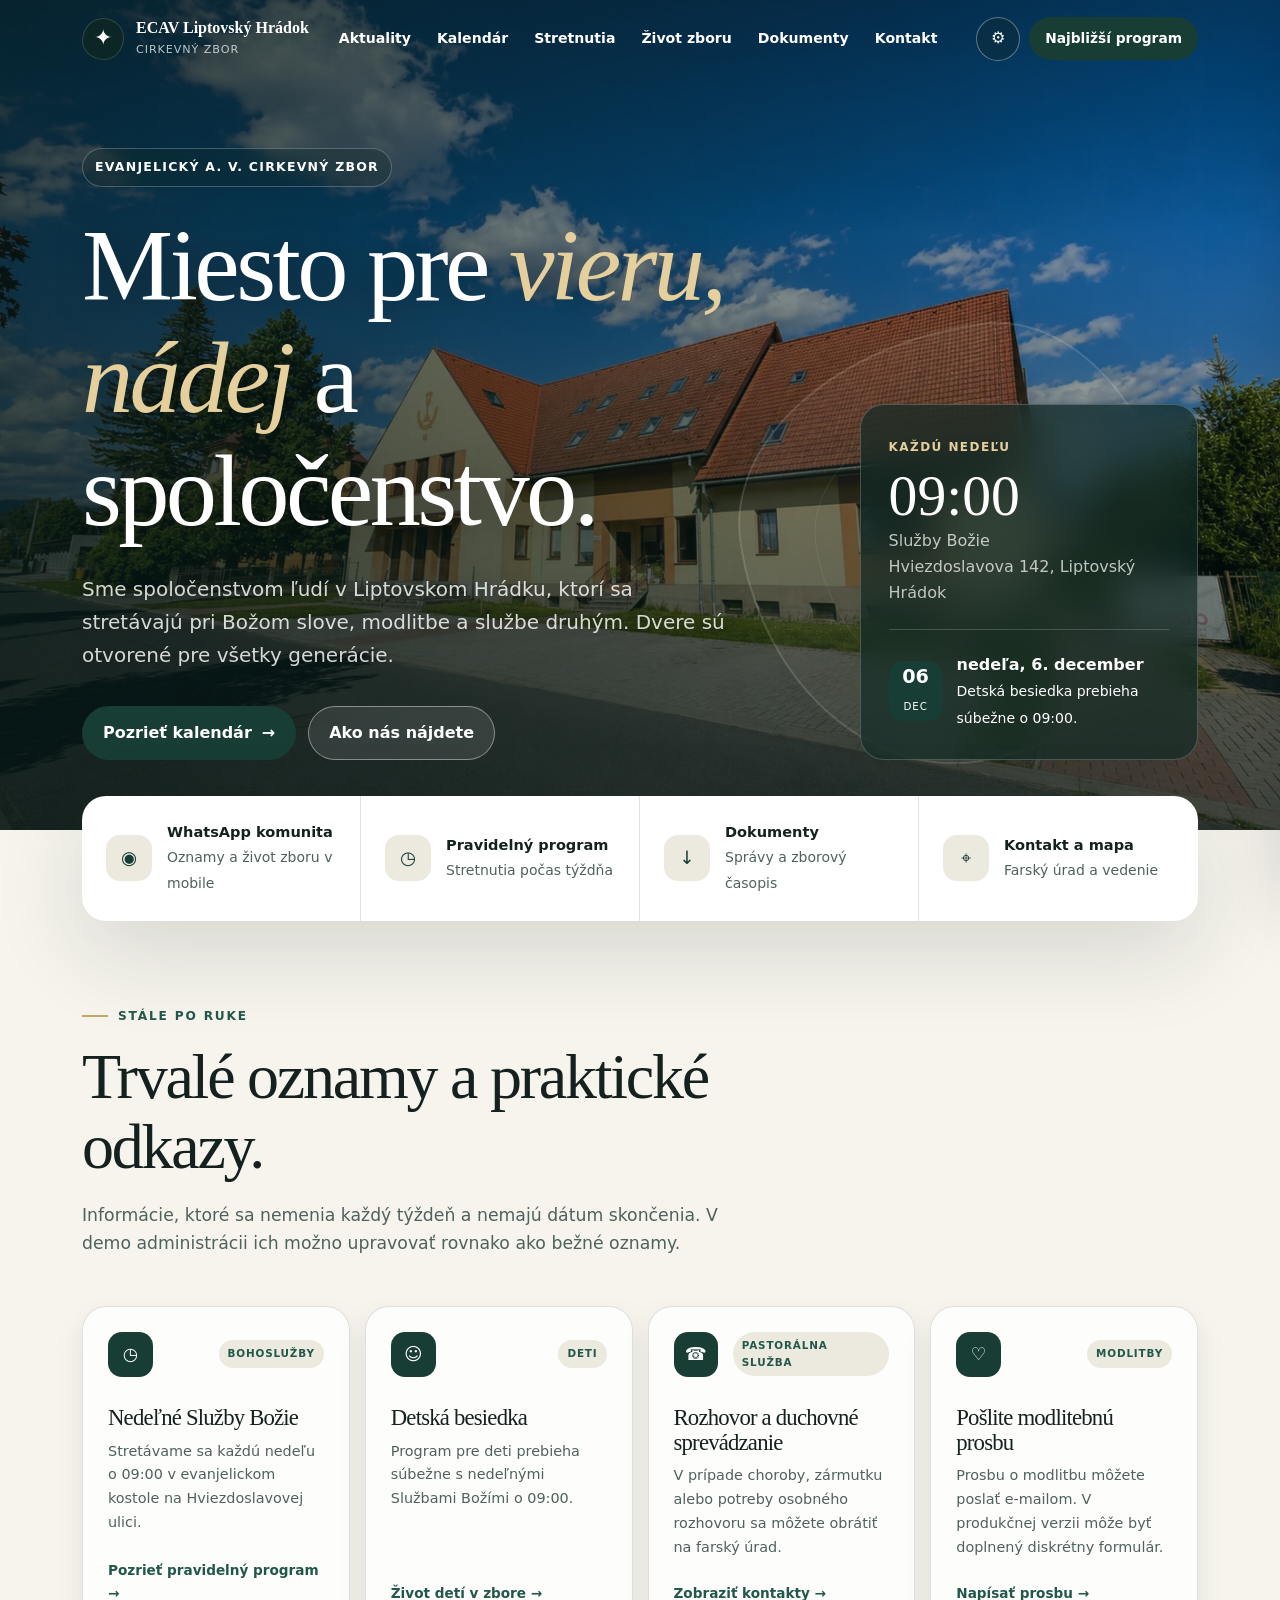
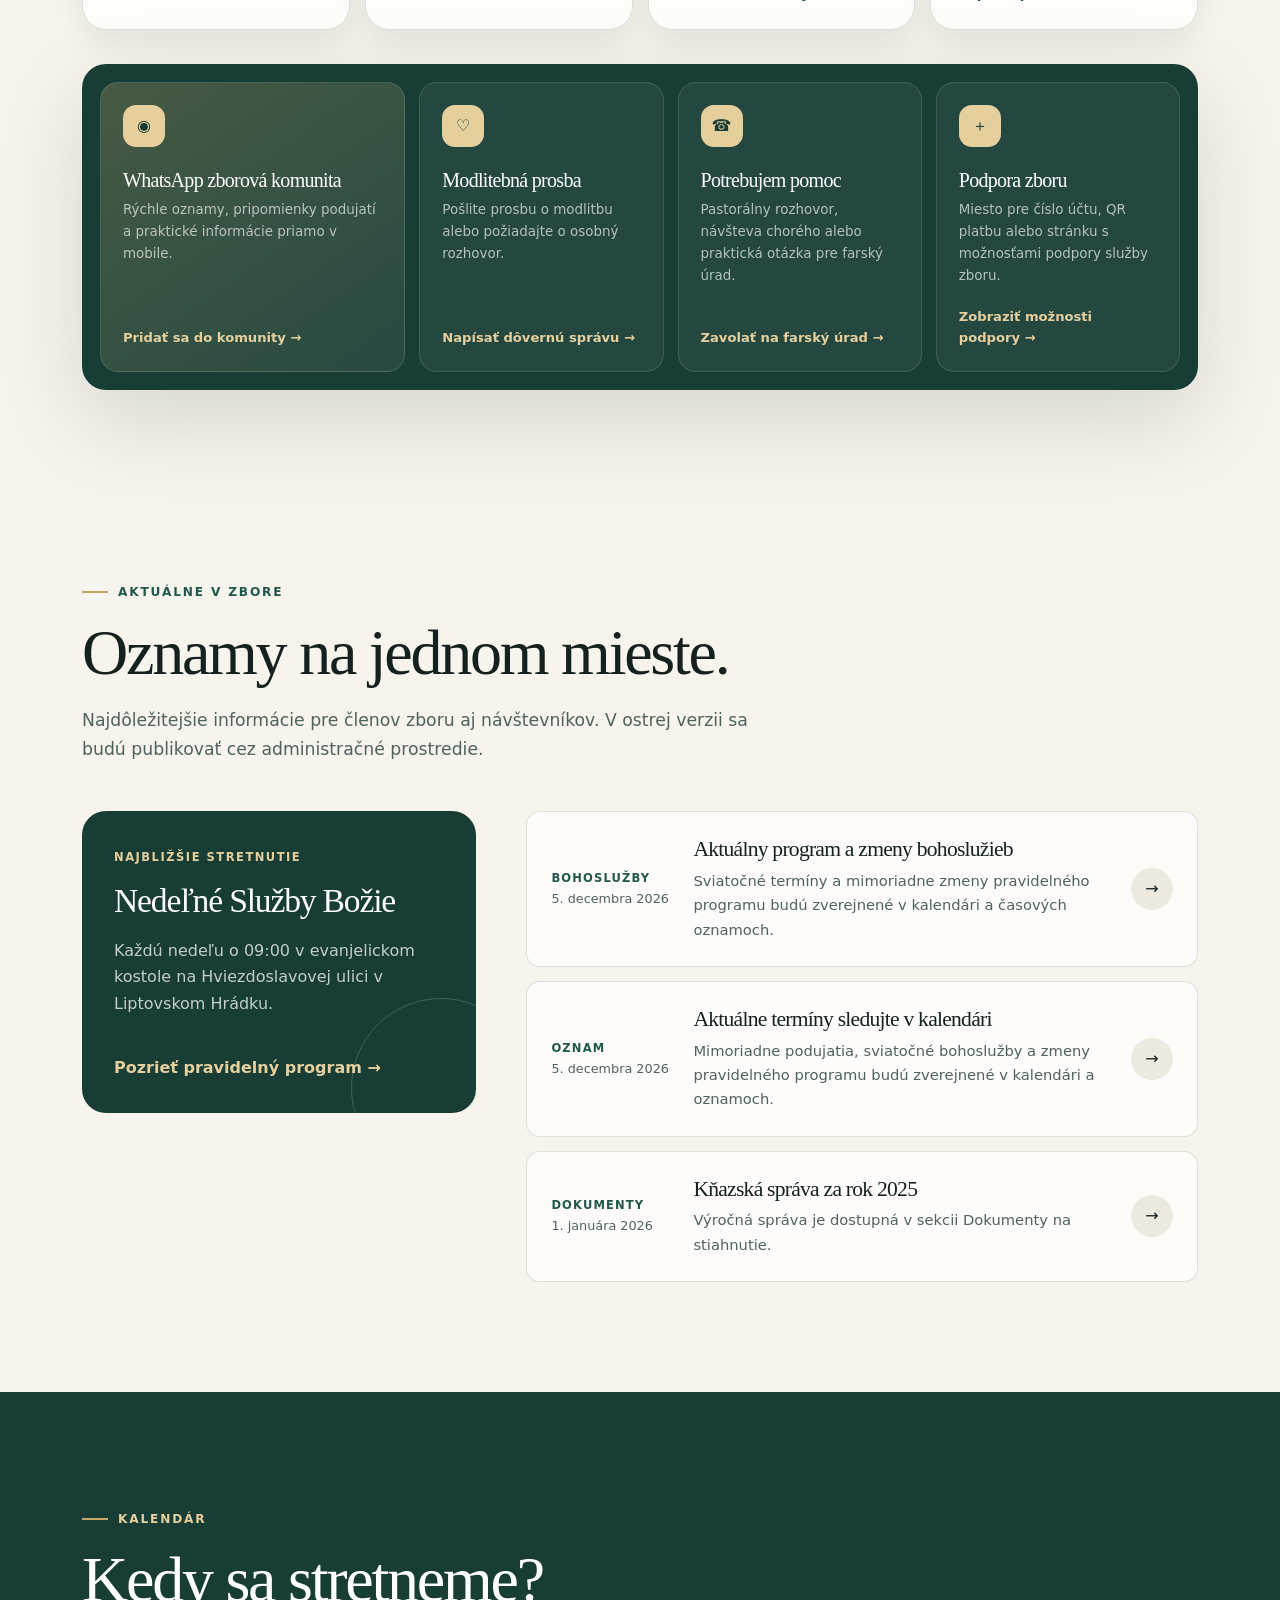
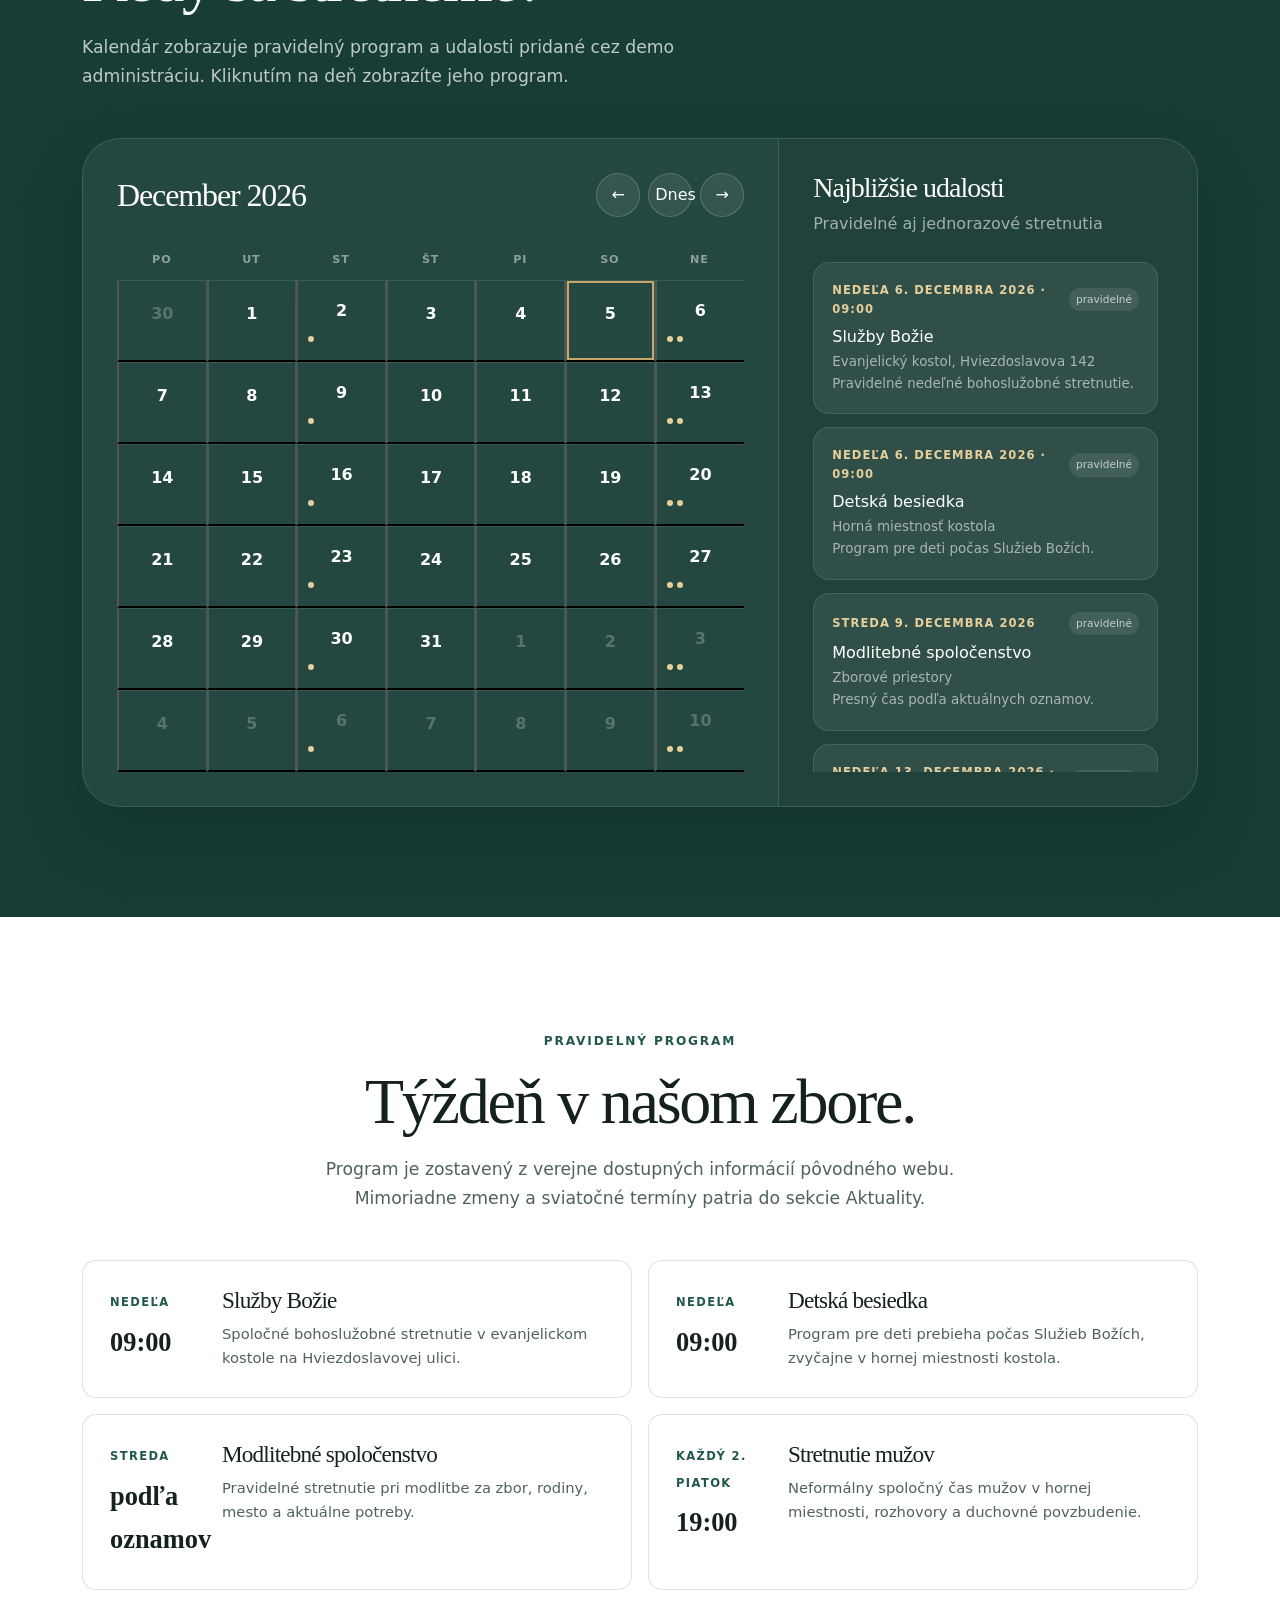
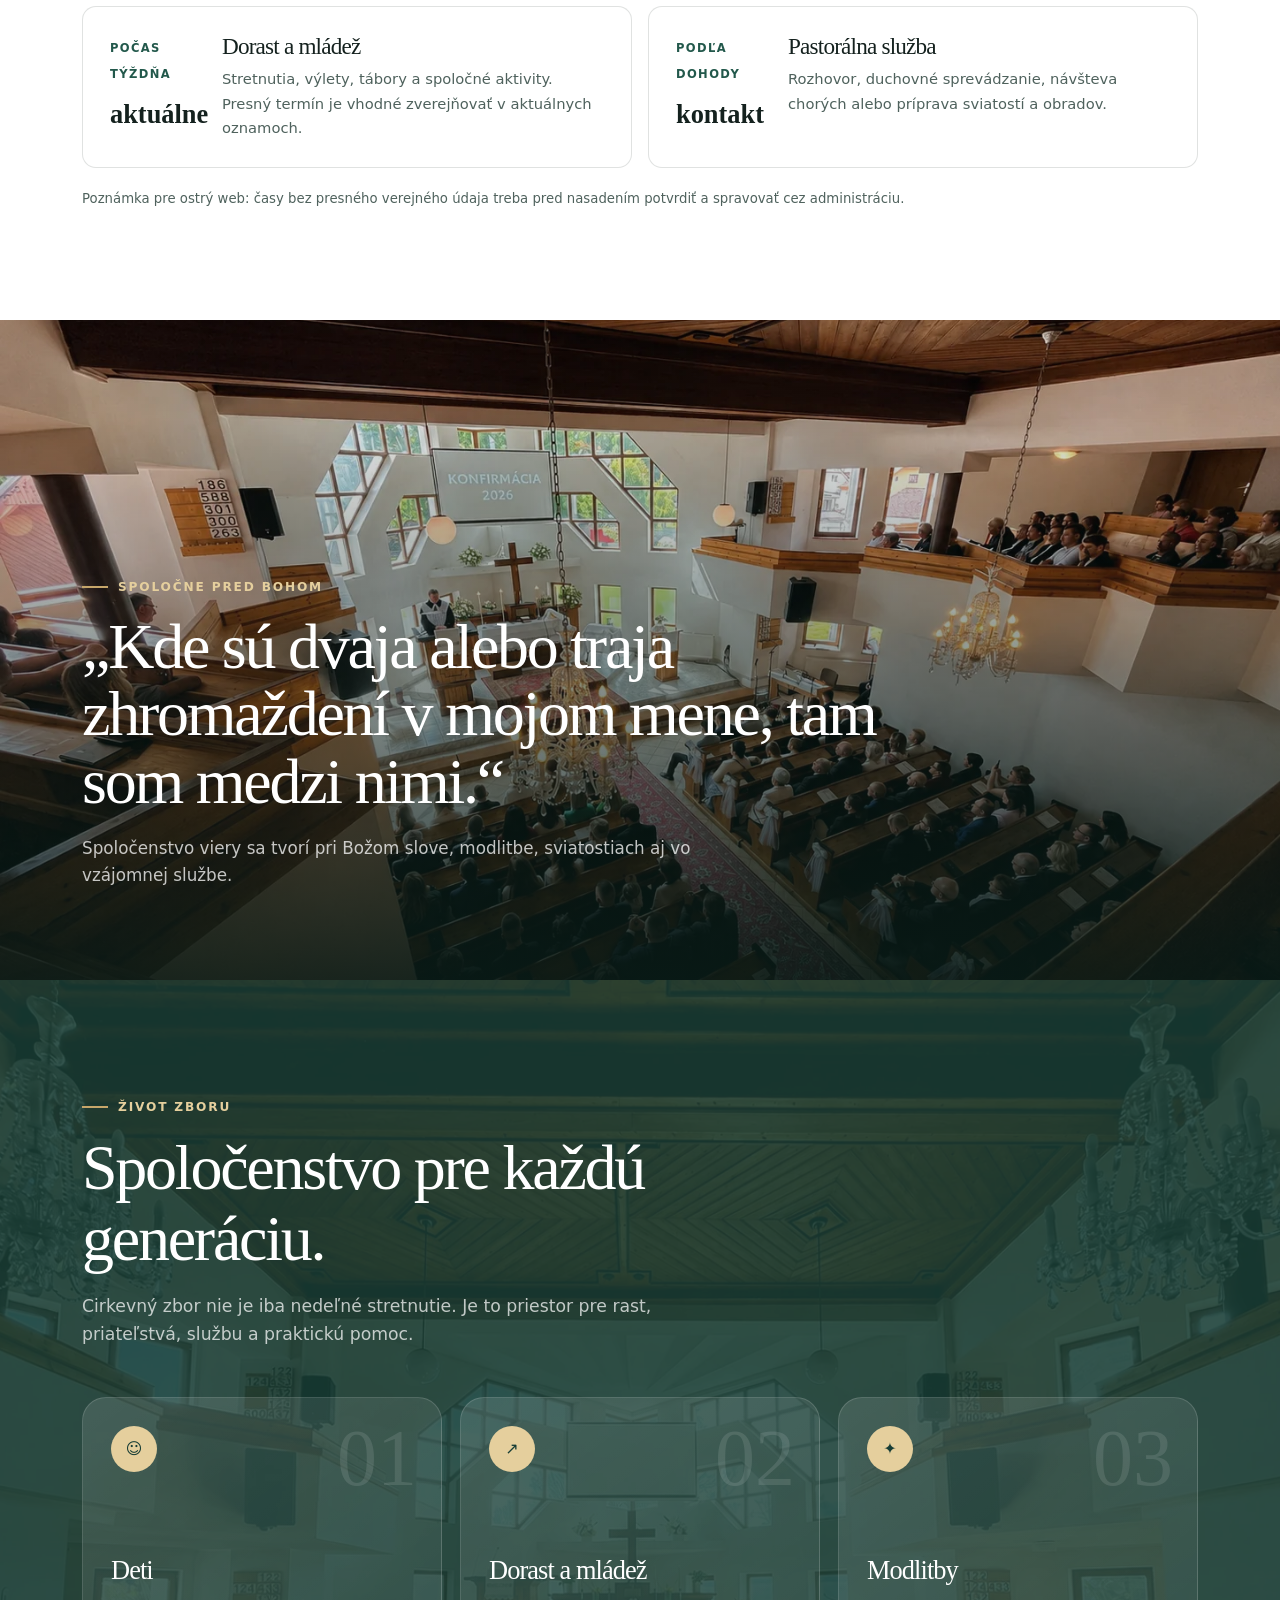
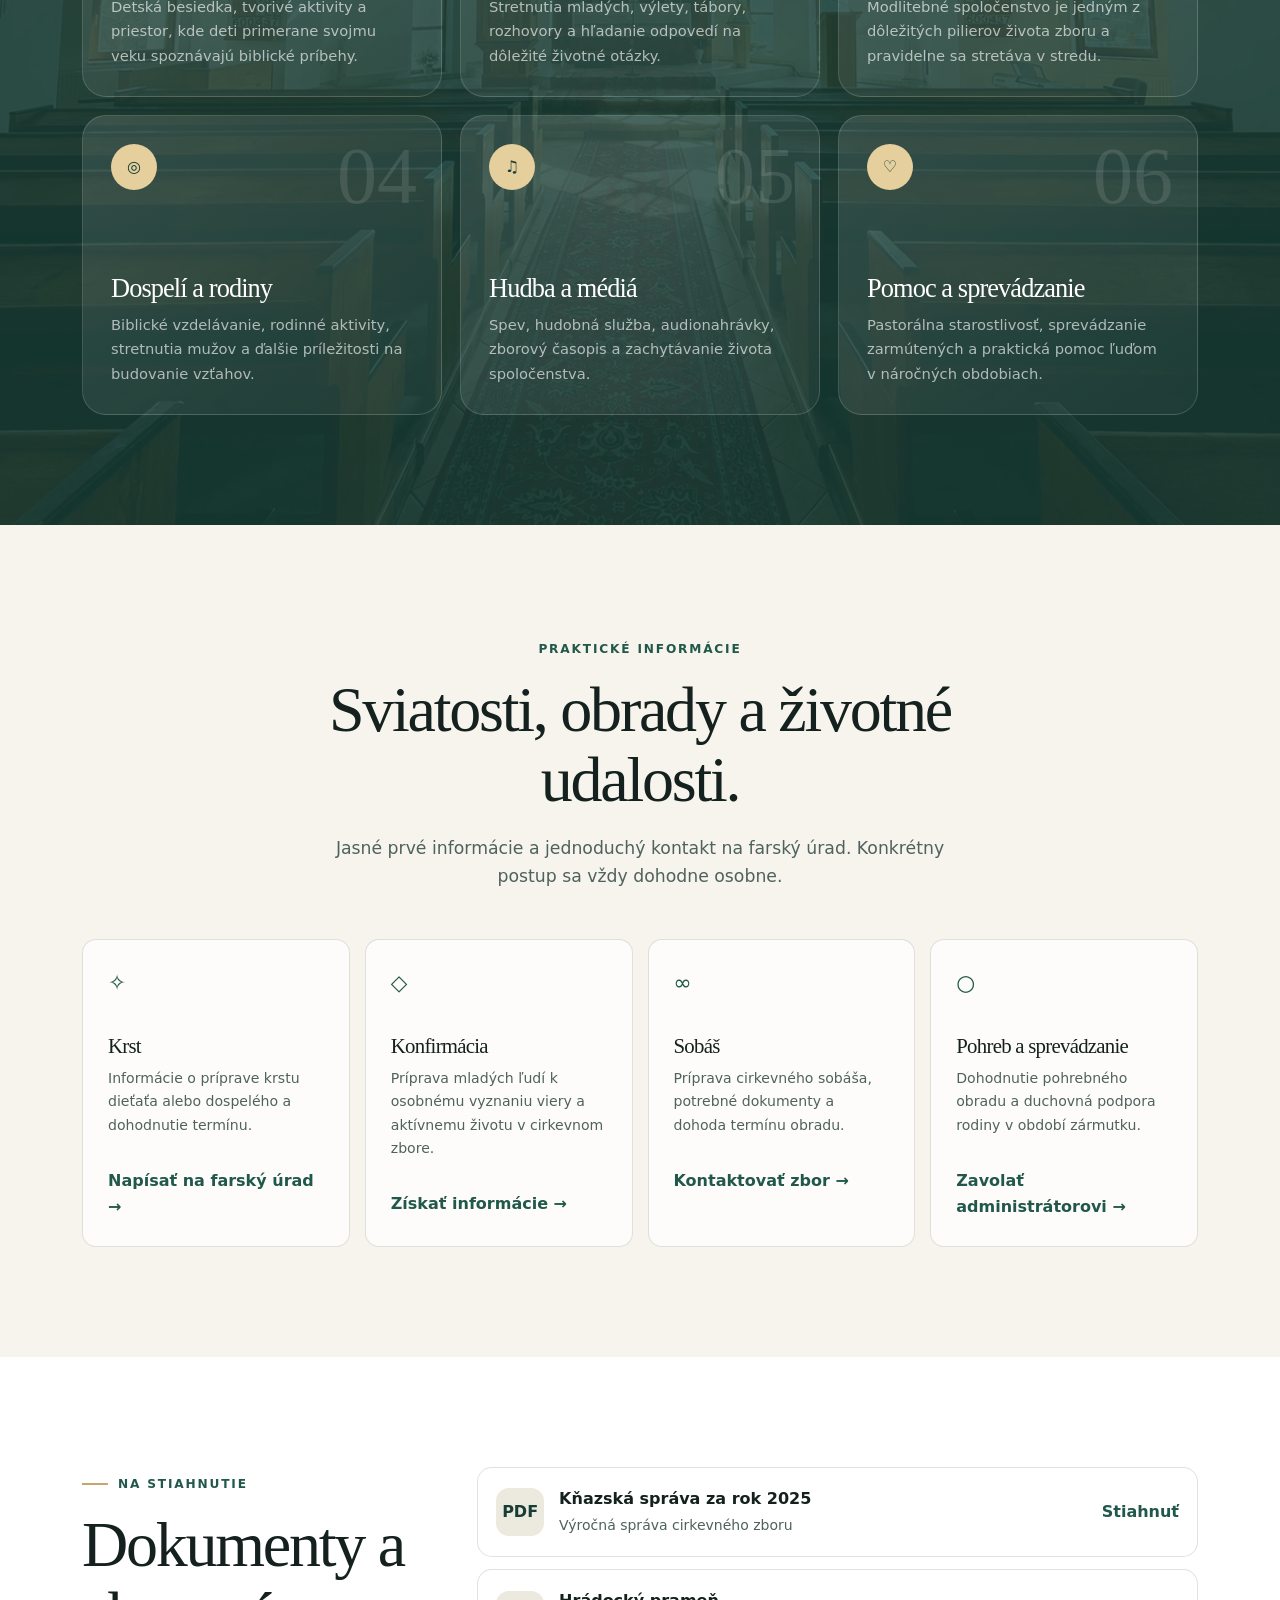
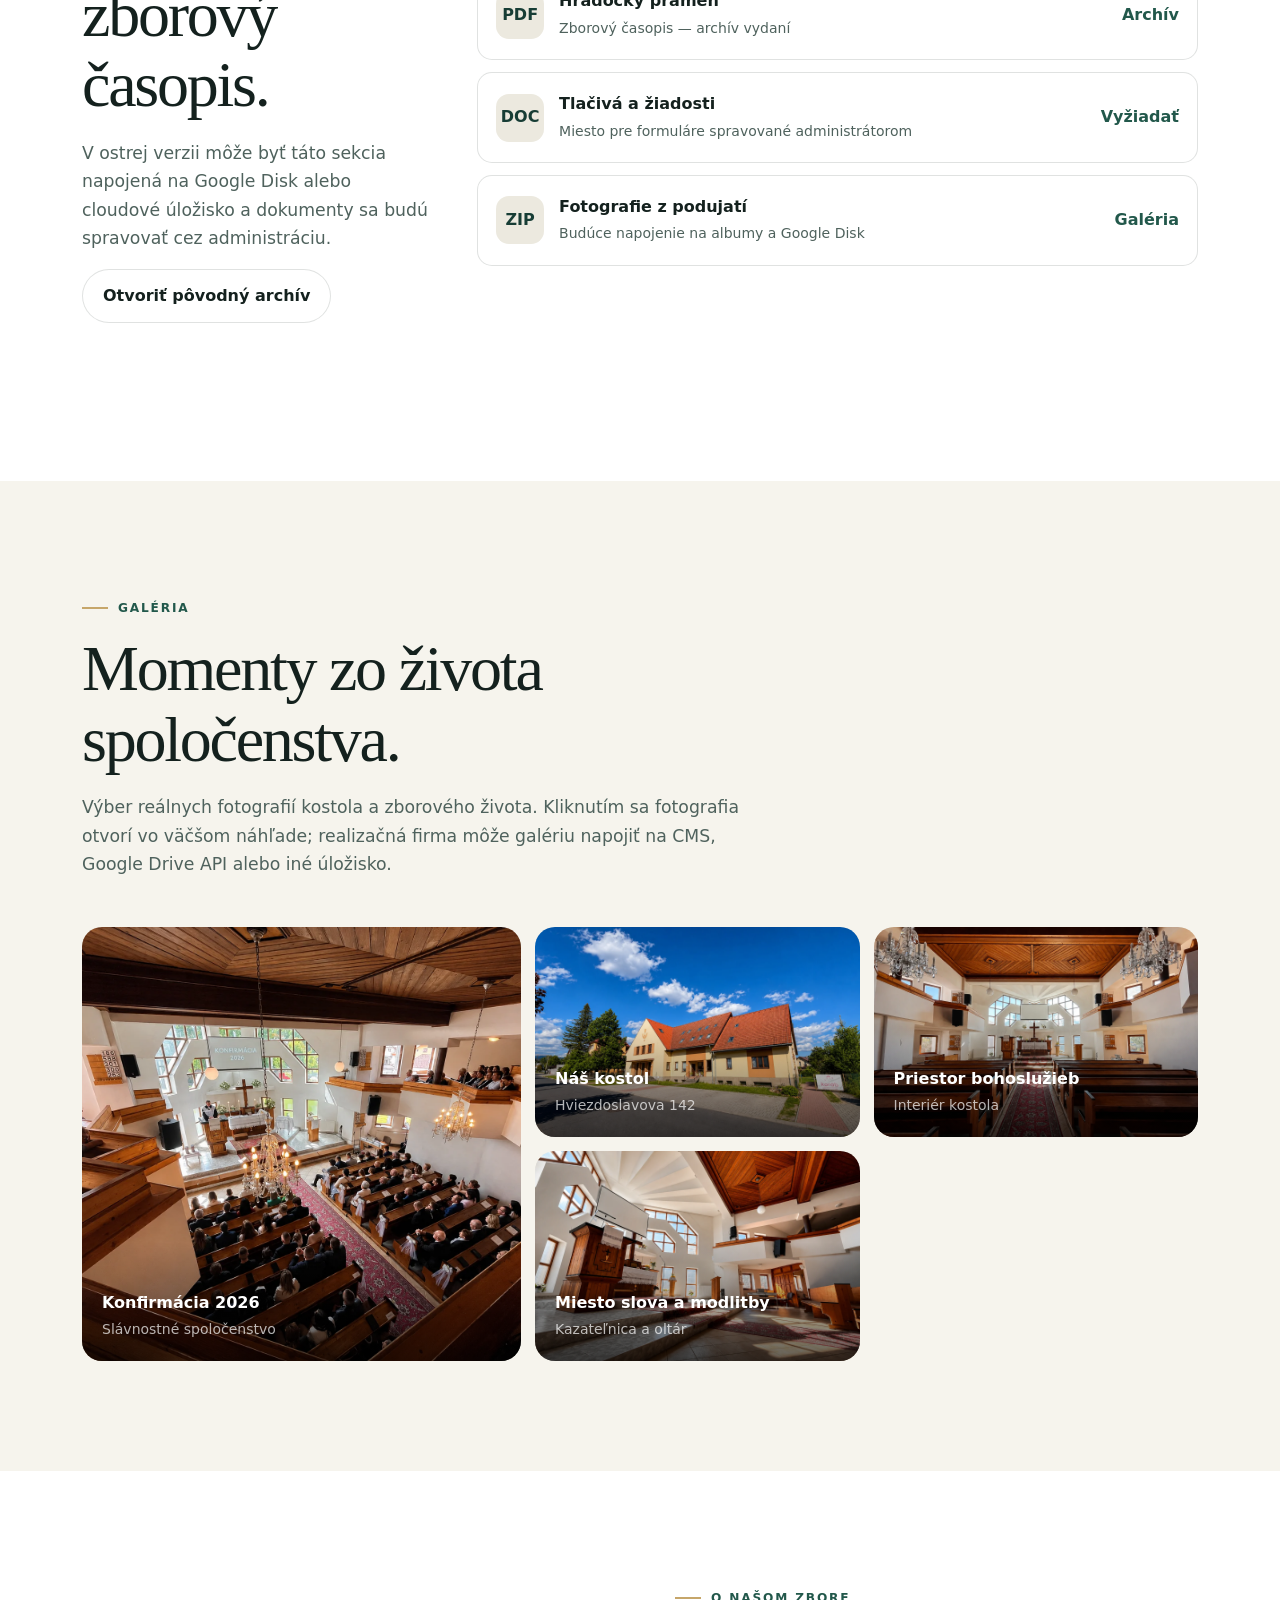
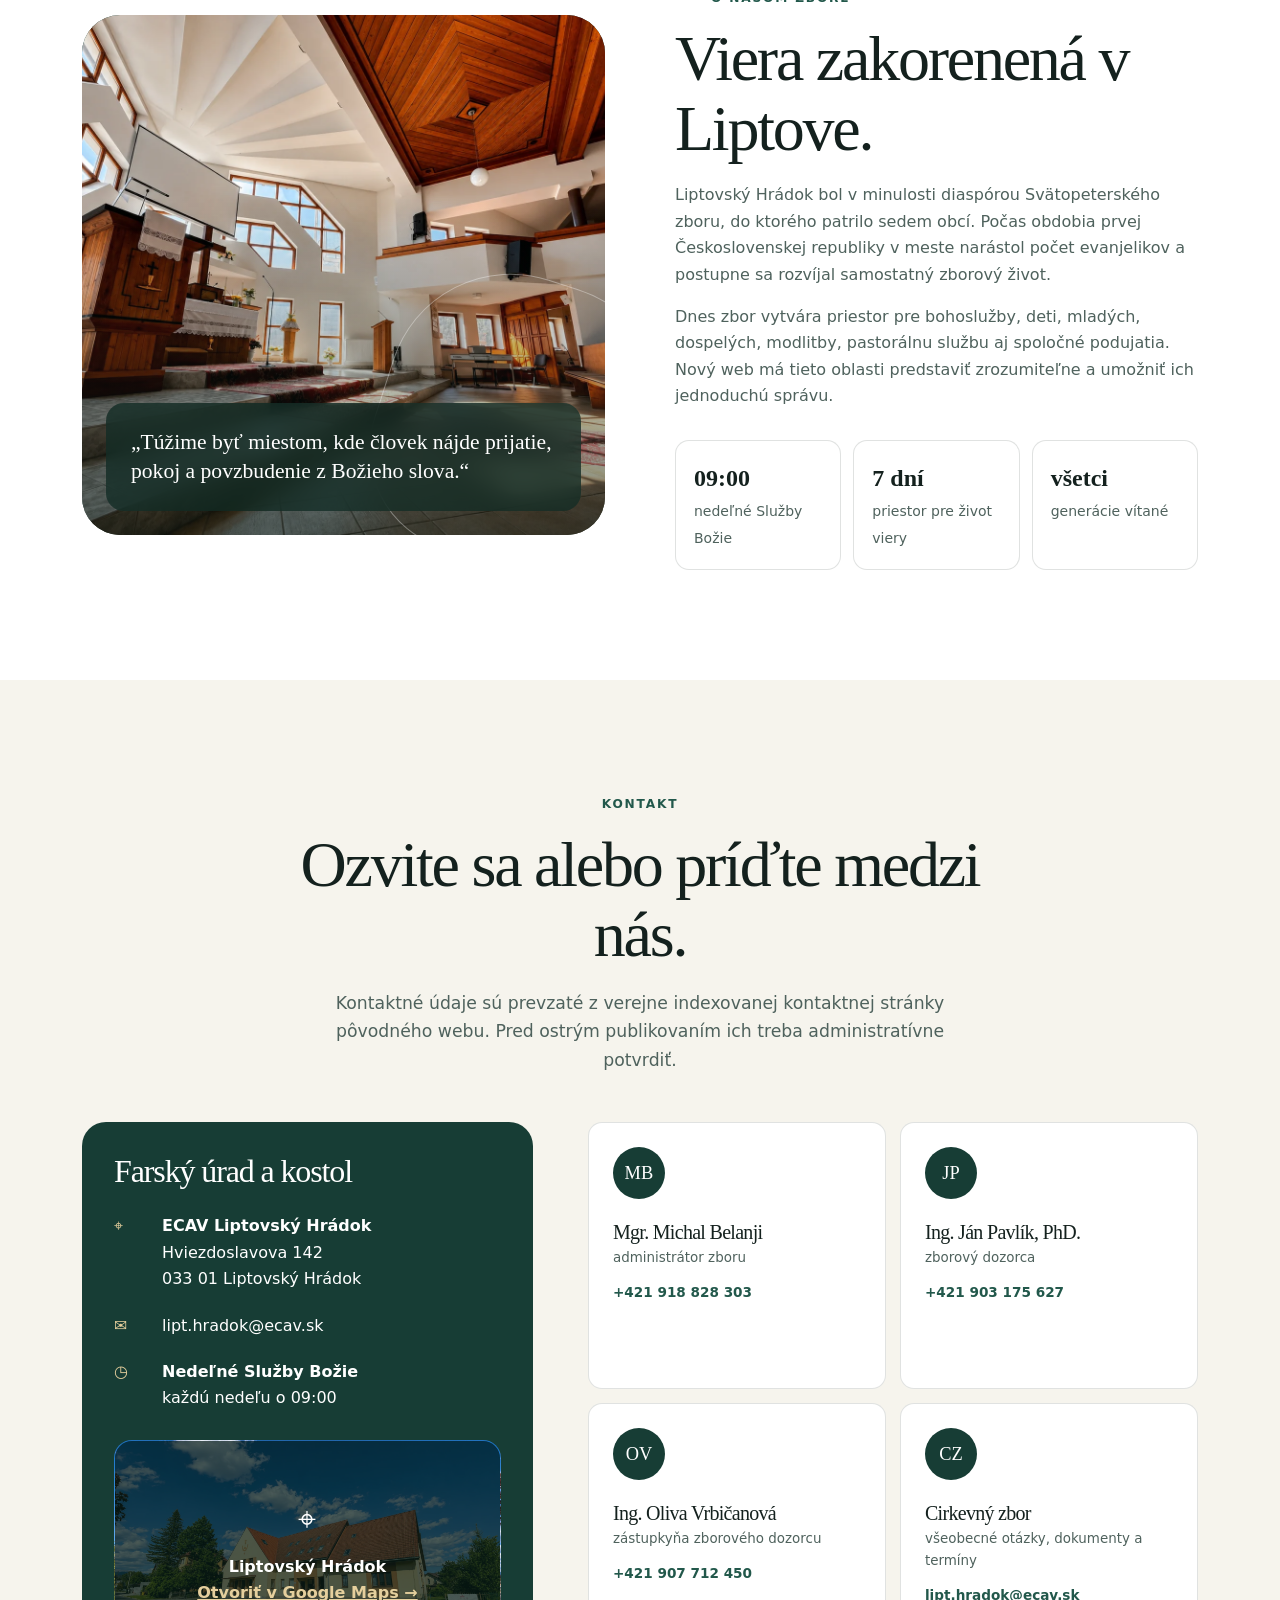
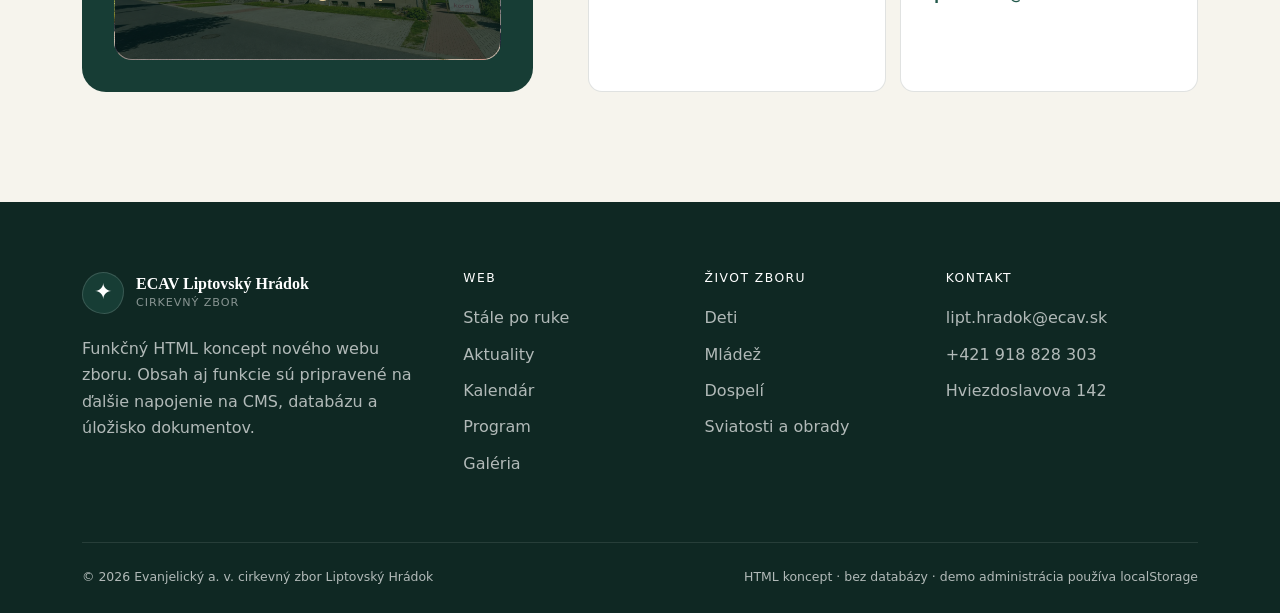
==== commit 031bd3aa: "Add files via upload" ====
--- a/index.html
+++ b/index.html
@@ -7,11 +7,14 @@
   <meta name="theme-color" content="#173d35">
   <title>ECAV Liptovský Hrádok | Spoločenstvo viery</title>
 
+  <!-- Bootstrap 5.3.8: grid, responsive navbar/collapse, carousel, modal and utilities -->
+  <link href="https://cdn.jsdelivr.net/npm/bootstrap@5.3.8/dist/css/bootstrap.min.css" rel="stylesheet" integrity="sha384-sRIl4kxILFvY47J16cr9ZwB07vP4J8+LH7qKQnuqkuIAvNWLzeN8tE5YBujZqJLB" crossorigin="anonymous">
+
   <!--
     ECAV LIPTOVSKÝ HRÁDOK — FUNKČNÝ HTML KONCEPT
     ------------------------------------------------
     Účel: dizajnový prototyp bez databázy, pripravený na odovzdanie realizačnej firme.
-    Závislosti: žiadne externé knižnice, fonty ani obrázky.
+    Závislosti: Bootstrap 5.3.8 cez CDN; lokálne optimalizované fotografie v assets/images.
     Dáta: ukážkovo uložené v JavaScripte a localStorage pre demo administráciu.
 
     Verejné zdroje obsahu (overené 15. 7. 2026 cez indexované stránky pôvodného webu):
@@ -28,12 +31,28 @@
     1. Pred ostrým nasadením znova overiť osoby, telefónne čísla a pravidelné termíny.
     2. Nahradiť localStorage databázou/CMS a zaviesť reálne prihlasovanie.
     3. Dokumenty a galériu pripojiť k vybranému úložisku (Google Drive API / cloud storage).
-    4. Doplnit GDPR dokumentáciu, cookies podľa reálne nasadených služieb a antispam formulárov.
-    5. Trvalé oznamy sú oddelené od časových aktualít vlastnosťou `persistent`.
-    6. WhatsApp a podpora zboru používajú centrálne odkazy v objekte SITE_CONFIG na konci súboru.
+    4. Doplniť GDPR dokumentáciu, cookies podľa reálne nasadených služieb a antispam formulárov.
+    5. Bootstrap je použitý pre responzívnu navigáciu, carousel, modal a utility; vlastné CSS zachováva originálny vizuál.
+    6. Trvalé oznamy sú oddelené od časových aktualít vlastnosťou `persistent`.
+    7. WhatsApp a podpora zboru používajú centrálne odkazy v objekte SITE_CONFIG na konci súboru.
+    8. Fotografie sú lokálne súbory vhodné pre GitHub Pages; neskôr ich možno nahradiť URL z CMS alebo Google Apps Script API.
   -->
 
   <style>
+
+
+    /* Critical fallback for the first render if the Bootstrap CDN is temporarily unavailable. */
+    .carousel-item { display: none; position: relative; width: 100%; }
+    .carousel-item.active { display: block; }
+    .collapse:not(.show) { display: none; }
+    .position-relative { position: relative !important; }
+    .visually-hidden { position: absolute !important; width: 1px !important; height: 1px !important; padding: 0 !important; margin: -1px !important; overflow: hidden !important; clip: rect(0,0,0,0) !important; white-space: nowrap !important; border: 0 !important; }
+    .img-fluid { max-width: 100%; height: auto; }
+    .mx-auto { margin-inline: auto !important; }
+    @media (min-width: 992px) { .navbar-expand-lg .navbar-collapse { display: flex !important; } }
+    @media (min-width: 1200px) { .d-xl-inline-flex { display: inline-flex !important; } }
+
+
     /* =========================================================
        1. DESIGN TOKENS
        ========================================================= */
@@ -194,7 +213,8 @@
     .main-nav ul { display: flex; align-items: center; gap: 26px; margin: 0; padding: 0; list-style: none; }
     .main-nav a {
       position: relative;
-      padding: 10px 0;
+      padding: 10px 0 !important;
+      color: inherit !important;
       font-size: .88rem;
       font-weight: 700;
       text-decoration: none;
@@ -648,6 +668,129 @@
     .toast { position: fixed; z-index: 3000; right: 22px; bottom: 22px; max-width: 360px; padding: 14px 18px; border-radius: 12px; color: #fff; background: var(--forest); box-shadow: var(--shadow-lg); opacity: 0; pointer-events: none; transform: translateY(20px); transition: .25s var(--ease); }
     .toast.is-visible { opacity: 1; transform: translateY(0); }
 
+
+
+    /* =========================================================
+       9A. BOOTSTRAP 5 + PHOTOGRAPHY LAYER
+       Bootstrap handles components and responsive behaviour;
+       these styles preserve the bespoke ECAV visual identity.
+       ========================================================= */
+    .navbar-brand { color: inherit; }
+    .nav-link { color: inherit; }
+    .site-header:not(.is-scrolled):not(.menu-open) { color: #fff; }
+    .site-header:not(.is-scrolled):not(.menu-open) .brand-copy small { color: rgba(255,255,255,.72); }
+    .site-header:not(.is-scrolled):not(.menu-open) .brand-mark { background: rgba(15,40,35,.76); backdrop-filter: blur(12px); }
+    .site-header:not(.is-scrolled):not(.menu-open) .icon-button { color: #fff; border-color: rgba(255,255,255,.35); background: rgba(15,40,35,.34); }
+    .site-header .navbar-toggler:focus { box-shadow: 0 0 0 .22rem rgba(198,166,106,.34); }
+
+    .hero {
+      --hero-overlay-a: rgba(8,25,22,.76);
+      --hero-overlay-b: rgba(8,25,22,.28);
+      position: relative;
+      color: #fff;
+      background: #173d35;
+    }
+    .hero[data-theme="dawn"] { --hero-overlay-a: rgba(76,42,15,.66); --hero-overlay-b: rgba(32,45,34,.22); color: #fff; }
+    .hero[data-theme="forest"] { --hero-overlay-a: rgba(5,24,20,.9); --hero-overlay-b: rgba(7,35,29,.52); color: #fff; }
+    .hero-carousel { position: absolute; inset: 0; z-index: -5; }
+    .hero-carousel .carousel-inner,
+    .hero-carousel .carousel-item { height: 100%; }
+    .hero-media { width: 100%; height: 100%; object-fit: cover; transform: scale(1.025); }
+    .hero-carousel .carousel-item:nth-child(1) .hero-media { object-position: center 60%; }
+    .hero-carousel .carousel-item:nth-child(2) .hero-media { object-position: center 52%; }
+    .hero-carousel .carousel-item:nth-child(3) .hero-media { object-position: center 42%; }
+    .hero-carousel .carousel-item:nth-child(4) .hero-media { object-position: center 53%; }
+    .hero::before {
+      inset: 0;
+      width: auto;
+      height: auto;
+      right: 0;
+      top: 0;
+      z-index: -3;
+      border: 0;
+      border-radius: 0;
+      background: linear-gradient(90deg, var(--hero-overlay-a) 0%, rgba(9,27,23,.56) 46%, var(--hero-overlay-b) 100%);
+      animation: none;
+    }
+    .hero::after {
+      inset: 0;
+      width: auto;
+      height: auto;
+      left: 0;
+      bottom: 0;
+      z-index: -2;
+      border: 0;
+      border-radius: 0;
+      background: linear-gradient(180deg, rgba(8,23,20,.3) 0%, transparent 28%, rgba(8,23,20,.56) 100%);
+      animation: none;
+    }
+    .hero-shape { z-index: -1; opacity: .38; border: 1px solid rgba(255,255,255,.23); background: linear-gradient(145deg, rgba(255,255,255,.13), rgba(229,207,157,.08)); }
+    .hero-shape::before { border-color: rgba(255,255,255,.22); }
+    .hero-title { text-shadow: 0 4px 34px rgba(0,0,0,.35); }
+    .hero-title em { color: var(--gold-2); }
+    .hero-text { color: rgba(255,255,255,.82); text-shadow: 0 2px 16px rgba(0,0,0,.28); }
+    .hero-kicker { color: #fff; border-color: rgba(255,255,255,.24); background: rgba(15,40,35,.28); }
+    .hero .button--ghost { color: #fff; border-color: rgba(255,255,255,.42); background: rgba(255,255,255,.1); backdrop-filter: blur(10px); }
+    .hero .button--ghost:hover { color: var(--ink); background: #fff; }
+    .service-card,
+    .hero[data-theme="forest"] .service-card { border-color: rgba(255,255,255,.2); color: #fff; background: rgba(15,40,35,.66); }
+    .service-card__label,
+    .hero[data-theme="forest"] .service-card__label { color: var(--gold-2); }
+    .service-card__meta,
+    .hero[data-theme="forest"] .service-card__meta { color: rgba(255,255,255,.72); }
+    .service-card__divider { background: rgba(255,255,255,.18); }
+    .hero-carousel .carousel-indicators { right: auto; left: 50%; bottom: 28px; width: auto; margin: 0; transform: translateX(-50%); }
+    .hero-carousel .carousel-indicators [data-bs-target] { width: 34px; height: 3px; margin-inline: 5px; border: 0; border-radius: 999px; background-color: rgba(255,255,255,.78); }
+    .hero-carousel-control { width: 7%; opacity: 0; transition: opacity .25s ease; }
+    .hero:hover .hero-carousel-control { opacity: .65; }
+
+    .photo-story { min-height: 660px; display: grid; align-items: end; position: relative; isolation: isolate; overflow: hidden; color: #fff; }
+    .photo-story > img { position: absolute; inset: 0; z-index: -3; width: 100%; height: 100%; object-fit: cover; object-position: center 38%; }
+    .photo-story__overlay { position: absolute; inset: 0; z-index: -2; background: linear-gradient(180deg, rgba(9,27,23,.12) 15%, rgba(9,27,23,.9) 100%); }
+    .photo-story__content { padding-block: 90px; }
+    .photo-story .eyebrow { color: var(--gold-2); }
+    .photo-story blockquote { max-width: 880px; margin: 0 0 20px; font-family: Georgia, serif; font-size: clamp(2.3rem, 5vw, 5.1rem); line-height: 1.05; letter-spacing: -.035em; }
+    .photo-story p { max-width: 650px; color: rgba(255,255,255,.75); font-size: 1.05rem; }
+
+    #zivot-zboru { position: relative; overflow: hidden; }
+    #zivot-zboru::before { content: ""; position: absolute; inset: 0; opacity: .12; background: url("assets/images/kostol-interier-lod.webp") center / cover; }
+    #zivot-zboru > .container { position: relative; z-index: 1; }
+
+    .gallery-card { padding: 0; border: 0; color: inherit; text-align: left; cursor: zoom-in; }
+    .gallery-art { width: 100%; height: 100%; object-fit: cover; transition: transform .65s var(--ease), filter .4s ease; }
+    .gallery-art::before, .gallery-art::after { display: none; }
+    .gallery-card:hover .gallery-art { transform: scale(1.055); filter: saturate(1.08) contrast(1.03); }
+    .gallery-overlay { display: block; pointer-events: none; }
+    .gallery-modal .modal-content { border: 0; border-radius: 24px; background: #f7f5ef; box-shadow: var(--shadow-lg); }
+    .gallery-modal .modal-body img { max-height: 78vh; object-fit: contain; }
+
+    .about-art { background: #173d35; }
+    .about-art > img { position: absolute; inset: 0; width: 100%; height: 100%; object-fit: cover; object-position: center; }
+    .about-art::before { z-index: 1; background: linear-gradient(180deg, transparent 35%, rgba(8,28,23,.52) 100%); border-radius: 0; width: auto; aspect-ratio: auto; inset: 0; }
+    .about-art::after { z-index: 2; }
+    .about-quote { z-index: 3; }
+
+    .contact-map { position: relative; isolation: isolate; overflow: hidden; background: url("assets/images/kostol-exterier.webp") center 60% / cover; }
+    .contact-map::before { content: ""; position: absolute; inset: 0; z-index: -1; background: rgba(8,28,23,.72); }
+
+    .theme-option[data-theme-choice="default"] { background: linear-gradient(135deg, rgba(15,40,35,.24), rgba(229,207,157,.48)), url("assets/images/kostol-exterier.webp") center / cover; }
+    .theme-option[data-theme-choice="dawn"] { background: linear-gradient(135deg, rgba(102,55,18,.35), rgba(229,207,157,.28)), url("assets/images/kostol-interier-kazatelnica.webp") center / cover; }
+    .theme-option[data-theme-choice="forest"] { background: linear-gradient(135deg, rgba(5,24,20,.82), rgba(23,61,53,.64)), url("assets/images/konfirmacia-2026.webp") center / cover; }
+
+    @media (max-width: 820px) {
+      .main-nav.collapse { display: none; position: fixed; inset: var(--header-height) 0 auto; padding: 15px 20px 25px; border-bottom: 1px solid var(--line); background: rgba(246,244,237,.98); color: var(--ink); opacity: 1; pointer-events: auto; transform: none; }
+      .main-nav.collapse.show,
+      .main-nav.collapsing { display: block; }
+      .main-nav.collapsing { height: auto !important; overflow: hidden; }
+      .main-nav .navbar-nav { align-items: stretch !important; }
+      .hero { min-height: 760px; }
+      .hero::before { background: linear-gradient(180deg, rgba(7,25,21,.72) 0%, rgba(7,25,21,.44) 55%, rgba(7,25,21,.82) 100%); }
+      .hero-carousel .carousel-indicators { bottom: 16px; }
+      .hero-carousel-control { display: none; }
+      .photo-story { min-height: 560px; }
+    }
+
+
     /* =========================================================
        10. REVEAL + RESPONSIVE
        ========================================================= */
@@ -674,18 +817,7 @@
       .container { width: min(calc(100% - 28px), var(--container)); }
       .section { padding: 82px 0; }
       .header-inner { grid-template-columns: 1fr auto; }
-      .main-nav {
-        position: fixed;
-        inset: var(--header-height) 0 auto;
-        padding: 15px 20px 25px;
-        border-bottom: 1px solid var(--line);
-        background: rgba(246,244,237,.98);
-        transform: translateY(-130%);
-        opacity: 0;
-        pointer-events: none;
-        transition: .25s var(--ease);
-      }
-      .site-header.menu-open .main-nav { transform: translateY(0); opacity: 1; pointer-events: auto; }
+
       .main-nav ul { display: grid; gap: 0; }
       .main-nav a { display: block; padding: 13px 4px; }
       .header-actions { justify-self: end; }
@@ -742,12 +874,12 @@
     }
   </style>
 </head>
-<body>
+<body class="bootstrap-concept">
   <a href="#main" style="position:absolute;left:-9999px;top:10px;z-index:9999;padding:10px;background:#fff;">Preskočiť na obsah</a>
 
-  <header class="site-header" id="siteHeader">
+  <header class="site-header navbar navbar-expand-lg p-0" id="siteHeader">
     <div class="container header-inner">
-      <a class="brand" href="#domov" aria-label="ECAV Liptovský Hrádok — domov">
+      <a class="brand navbar-brand m-0" href="#domov" aria-label="ECAV Liptovský Hrádok — domov">
         <span class="brand-mark" aria-hidden="true">✦</span>
         <span class="brand-copy">
           <strong>ECAV Liptovský Hrádok</strong>
@@ -755,29 +887,45 @@
         </span>
       </a>
 
-      <nav class="main-nav" id="mainNav" aria-label="Hlavná navigácia">
-        <ul>
-          <li><a href="#aktuality">Aktuality</a></li>
-          <li><a href="#kalendar">Kalendár</a></li>
-          <li><a href="#program">Stretnutia</a></li>
-          <li><a href="#zivot-zboru">Život zboru</a></li>
-          <li><a href="#dokumenty">Dokumenty</a></li>
-          <li><a href="#kontakt">Kontakt</a></li>
+      <nav class="main-nav collapse navbar-collapse" id="mainNav" aria-label="Hlavná navigácia">
+        <ul class="navbar-nav align-items-lg-center">
+          <li class="nav-item"><a class="nav-link" href="#aktuality">Aktuality</a></li>
+          <li class="nav-item"><a class="nav-link" href="#kalendar">Kalendár</a></li>
+          <li class="nav-item"><a class="nav-link" href="#program">Stretnutia</a></li>
+          <li class="nav-item"><a class="nav-link" href="#zivot-zboru">Život zboru</a></li>
+          <li class="nav-item"><a class="nav-link" href="#dokumenty">Dokumenty</a></li>
+          <li class="nav-item"><a class="nav-link" href="#kontakt">Kontakt</a></li>
         </ul>
       </nav>
 
       <div class="header-actions">
         <button class="icon-button" id="adminOpenButton" type="button" aria-label="Otvoriť demo administráciu" title="Demo administrácia">⚙</button>
-        <a class="button button--small" href="#program">Najbližší program</a>
-        <button class="icon-button menu-toggle" id="menuToggle" type="button" aria-expanded="false" aria-controls="mainNav" aria-label="Otvoriť menu">☰</button>
+        <a class="button button--small d-none d-xl-inline-flex" href="#program">Najbližší program</a>
+        <button class="icon-button menu-toggle navbar-toggler" id="menuToggle" type="button" data-bs-toggle="collapse" data-bs-target="#mainNav" aria-expanded="false" aria-controls="mainNav" aria-label="Otvoriť menu"><span aria-hidden="true">☰</span></button>
       </div>
     </div>
   </header>
 
   <main id="main">
     <section class="hero" id="domov" data-theme="default">
+      <div id="heroCarousel" class="carousel slide carousel-fade hero-carousel" data-bs-ride="carousel" data-bs-interval="6500" data-bs-pause="false" aria-hidden="true">
+        <div class="carousel-indicators">
+          <button type="button" data-bs-target="#heroCarousel" data-bs-slide-to="0" class="active" aria-current="true" aria-label="Exteriér kostola"></button>
+          <button type="button" data-bs-target="#heroCarousel" data-bs-slide-to="1" aria-label="Interiér kostola"></button>
+          <button type="button" data-bs-target="#heroCarousel" data-bs-slide-to="2" aria-label="Konfirmácia"></button>
+          <button type="button" data-bs-target="#heroCarousel" data-bs-slide-to="3" aria-label="Kazateľnica a oltár"></button>
+        </div>
+        <div class="carousel-inner h-100">
+          <div class="carousel-item active h-100"><img class="hero-media" src="assets/images/kostol-exterier.webp" alt="" fetchpriority="high"></div>
+          <div class="carousel-item h-100"><img class="hero-media" src="assets/images/kostol-interier-lod.webp" alt="" loading="eager"></div>
+          <div class="carousel-item h-100"><img class="hero-media" src="assets/images/konfirmacia-2026.webp" alt="" loading="lazy"></div>
+          <div class="carousel-item h-100"><img class="hero-media" src="assets/images/kostol-interier-kazatelnica.webp" alt="" loading="lazy"></div>
+        </div>
+        <button class="carousel-control-prev hero-carousel-control" type="button" data-bs-target="#heroCarousel" data-bs-slide="prev" tabindex="-1"><span class="carousel-control-prev-icon" aria-hidden="true"></span><span class="visually-hidden">Predchádzajúca fotografia</span></button>
+        <button class="carousel-control-next hero-carousel-control" type="button" data-bs-target="#heroCarousel" data-bs-slide="next" tabindex="-1"><span class="carousel-control-next-icon" aria-hidden="true"></span><span class="visually-hidden">Nasledujúca fotografia</span></button>
+      </div>
       <div class="hero-shape" aria-hidden="true"></div>
-      <div class="container hero-grid">
+      <div class="container hero-grid position-relative">
         <div class="hero-copy">
           <div class="hero-kicker reveal">Evanjelický a. v. cirkevný zbor</div>
           <h1 class="hero-title reveal">Miesto pre <em>vieru, nádej</em> a spoločenstvo.</h1>
@@ -940,6 +1088,16 @@
       </div>
     </section>
 
+    <section class="photo-story" aria-label="Život zboru v obraze">
+      <img src="assets/images/konfirmacia-2026.webp" alt="Slávnostná konfirmácia v evanjelickom kostole v Liptovskom Hrádku" loading="lazy">
+      <div class="photo-story__overlay"></div>
+      <div class="container photo-story__content">
+        <span class="eyebrow">Spoločne pred Bohom</span>
+        <blockquote>„Kde sú dvaja alebo traja zhromaždení v mojom mene, tam som medzi nimi.“</blockquote>
+        <p>Spoločenstvo viery sa tvorí pri Božom slove, modlitbe, sviatostiach aj vo vzájomnej službe.</p>
+      </div>
+    </section>
+
     <section class="section section--forest" id="zivot-zboru">
       <div class="container">
         <div class="section-heading">
@@ -996,20 +1154,45 @@
         <div class="section-heading">
           <span class="eyebrow">Galéria</span>
           <h2 class="section-title">Momenty zo života spoločenstva.</h2>
-          <p class="section-lead">Abstraktné plochy slúžia ako dočasné náhľady. Realizačná firma ich môže napojiť na fotoalbumy z Google Disku alebo iného úložiska.</p>
+          <p class="section-lead">Výber reálnych fotografií kostola a zborového života. Kliknutím sa fotografia otvorí vo väčšom náhľade; realizačná firma môže galériu napojiť na CMS, Google Drive API alebo iné úložisko.</p>
         </div>
         <div class="gallery-grid reveal">
-          <article class="gallery-card"><div class="gallery-art"></div><div class="gallery-overlay"><strong>Služby Božie a sviatky</strong><small>Album podujatia</small></div></article>
-          <article class="gallery-card"><div class="gallery-art"></div><div class="gallery-overlay"><strong>Deti a rodiny</strong><small>Album podujatia</small></div></article>
-          <article class="gallery-card"><div class="gallery-art"></div><div class="gallery-overlay"><strong>Mládež a výlety</strong><small>Album podujatia</small></div></article>
-          <article class="gallery-card"><div class="gallery-art"></div><div class="gallery-overlay"><strong>Život zboru</strong><small>Album podujatia</small></div></article>
+          <button class="gallery-card" type="button" data-bs-toggle="modal" data-bs-target="#galleryModal" data-gallery-src="assets/images/konfirmacia-2026.webp" data-gallery-alt="Konfirmácia 2026 v evanjelickom kostole">
+            <img class="gallery-art" src="assets/images/konfirmacia-2026.webp" alt="Konfirmácia 2026 v evanjelickom kostole" loading="lazy">
+            <span class="gallery-overlay"><strong>Konfirmácia 2026</strong><small>Slávnostné spoločenstvo</small></span>
+          </button>
+          <button class="gallery-card" type="button" data-bs-toggle="modal" data-bs-target="#galleryModal" data-gallery-src="assets/images/kostol-exterier.webp" data-gallery-alt="Budova evanjelického kostola v Liptovskom Hrádku">
+            <img class="gallery-art" src="assets/images/kostol-exterier.webp" alt="Budova evanjelického kostola v Liptovskom Hrádku" loading="lazy">
+            <span class="gallery-overlay"><strong>Náš kostol</strong><small>Hviezdoslavova 142</small></span>
+          </button>
+          <button class="gallery-card" type="button" data-bs-toggle="modal" data-bs-target="#galleryModal" data-gallery-src="assets/images/kostol-interier-lod.webp" data-gallery-alt="Pohľad cez loď evanjelického kostola k oltáru">
+            <img class="gallery-art" src="assets/images/kostol-interier-lod.webp" alt="Pohľad cez loď evanjelického kostola k oltáru" loading="lazy">
+            <span class="gallery-overlay"><strong>Priestor bohoslužieb</strong><small>Interiér kostola</small></span>
+          </button>
+          <button class="gallery-card" type="button" data-bs-toggle="modal" data-bs-target="#galleryModal" data-gallery-src="assets/images/kostol-interier-kazatelnica.webp" data-gallery-alt="Kazateľnica, oltár a drevený strop kostola">
+            <img class="gallery-art" src="assets/images/kostol-interier-kazatelnica.webp" alt="Kazateľnica, oltár a drevený strop kostola" loading="lazy">
+            <span class="gallery-overlay"><strong>Miesto slova a modlitby</strong><small>Kazateľnica a oltár</small></span>
+          </button>
+        </div>
+
+        <div class="modal fade gallery-modal" id="galleryModal" tabindex="-1" aria-labelledby="galleryModalLabel" aria-hidden="true">
+          <div class="modal-dialog modal-xl modal-dialog-centered">
+            <div class="modal-content">
+              <div class="modal-header border-0">
+                <h2 class="modal-title fs-5" id="galleryModalLabel">Fotografia zo života zboru</h2>
+                <button type="button" class="btn-close" data-bs-dismiss="modal" aria-label="Zavrieť"></button>
+              </div>
+              <div class="modal-body pt-0"><img id="galleryModalImage" class="img-fluid rounded-4 mx-auto" src="assets/images/konfirmacia-2026.webp" alt=""></div>
+            </div>
+          </div>
         </div>
       </div>
     </section>
 
     <section class="section section--white" id="o-nas">
       <div class="container about-grid">
-        <div class="about-art reveal" aria-label="Abstraktná plocha pre budúcu fotografiu kostola">
+        <div class="about-art reveal">
+          <img src="assets/images/kostol-interier-kazatelnica.webp" alt="Svetlý interiér evanjelického kostola s kazateľnicou a oltárom" loading="lazy">
           <div class="about-quote"><p>„Túžime byť miestom, kde človek nájde prijatie, pokoj a povzbudenie z Božieho slova.“</p></div>
         </div>
         <div class="about-copy">
@@ -1119,12 +1302,12 @@
     </div>
 
     <div class="admin-view" data-admin-view="design">
-      <h3>Abstraktné pozadie úvodnej karty</h3>
-      <p style="color:var(--ink-soft);font-size:.85rem;">Výber sa uloží v prehliadači. Produkčná verzia môže namiesto toho používať nahrávanie fotografií cez CMS.</p>
+      <h3>Farebný filter úvodných fotografií</h3>
+      <p style="color:var(--ink-soft);font-size:.85rem;">Výber upraví prekrytie fotografií a uloží sa v prehliadači. Produkčná verzia môže fotografie aj filter spravovať cez CMS.</p>
       <div class="theme-options">
-        <button class="theme-option" type="button" data-theme-choice="default"><strong>Svetlé</strong></button>
-        <button class="theme-option" type="button" data-theme-choice="dawn"><strong>Úsvit</strong></button>
-        <button class="theme-option" type="button" data-theme-choice="forest"><strong>Lesné</strong></button>
+        <button class="theme-option" type="button" data-theme-choice="default"><strong>Prirodzené</strong></button>
+        <button class="theme-option" type="button" data-theme-choice="dawn"><strong>Teplé</strong></button>
+        <button class="theme-option" type="button" data-theme-choice="forest"><strong>Tmavé</strong></button>
       </div>
       <hr style="border:0;border-top:1px solid var(--line);margin:25px 0;">
       <button class="button button--danger button--small" id="resetDemoData" type="button">Obnoviť pôvodné demo dáta</button>
@@ -1132,6 +1315,8 @@
   </aside>
 
   <div class="toast" id="toast" role="status" aria-live="polite"></div>
+
+  <script src="https://cdn.jsdelivr.net/npm/bootstrap@5.3.8/dist/js/bootstrap.bundle.min.js" integrity="sha384-FKyoEForCGlyvwx9Hj09JcYn3nv7wiPVlz7YYwJrWVcXK/BmnVDxM+D2scQbITxI" crossorigin="anonymous"></script>
 
   <script>
     "use strict";
@@ -1296,21 +1481,20 @@
        ========================================================= */
     const header = $("#siteHeader");
     const menuToggle = $("#menuToggle");
+    const mainNav = $("#mainNav");
 
     const updateHeader = () => header.classList.toggle("is-scrolled", window.scrollY > 20);
     updateHeader();
     window.addEventListener("scroll", updateHeader, { passive: true });
 
-    menuToggle.addEventListener("click", () => {
-      const open = header.classList.toggle("menu-open");
-      menuToggle.setAttribute("aria-expanded", String(open));
-      menuToggle.textContent = open ? "×" : "☰";
-    });
+    /* Bootstrap Collapse controls the mobile navigation. Custom classes only tune the visual state. */
+    mainNav.addEventListener("show.bs.collapse", () => header.classList.add("menu-open"));
+    mainNav.addEventListener("hidden.bs.collapse", () => header.classList.remove("menu-open"));
 
     $$(".main-nav a").forEach(link => link.addEventListener("click", () => {
-      header.classList.remove("menu-open");
-      menuToggle.setAttribute("aria-expanded", "false");
-      menuToggle.textContent = "☰";
+      if (window.innerWidth < 992) {
+        bootstrap.Collapse.getOrCreateInstance(mainNav, { toggle: false }).hide();
+      }
     }));
 
     const revealObserver = new IntersectionObserver((entries) => {
@@ -1669,7 +1853,7 @@
       localStorage.setItem(STORAGE.theme, theme);
       $$('[data-theme-choice]').forEach(button => button.classList.toggle("is-active", button.dataset.themeChoice === theme));
     };
-    $$('[data-theme-choice]').forEach(button => button.addEventListener("click", () => { applyTheme(button.dataset.themeChoice); showToast("Pozadie úvodnej karty bolo zmenené."); }));
+    $$('[data-theme-choice]').forEach(button => button.addEventListener("click", () => { applyTheme(button.dataset.themeChoice); showToast("Farebný filter úvodných fotografií bol zmenený."); }));
 
     $("#resetDemoData").addEventListener("click", () => {
       announcements = structuredClone(defaultAnnouncements);
@@ -1685,6 +1869,20 @@
       showToast("Demo dáta boli obnovené.");
     });
 
+
+    /* Bootstrap modal: reuse one accessible modal for all gallery photographs. */
+    const galleryModal = $("#galleryModal");
+    if (galleryModal) {
+      galleryModal.addEventListener("show.bs.modal", event => {
+        const trigger = event.relatedTarget;
+        if (!trigger) return;
+        const image = $("#galleryModalImage");
+        image.src = trigger.dataset.gallerySrc || "";
+        image.alt = trigger.dataset.galleryAlt || "Fotografia zo života zboru";
+        $("#galleryModalLabel").textContent = trigger.querySelector("strong")?.textContent || "Fotografia zo života zboru";
+      });
+    }
+
     /* =========================================================
        8. INITIAL RENDER
        ========================================================= */
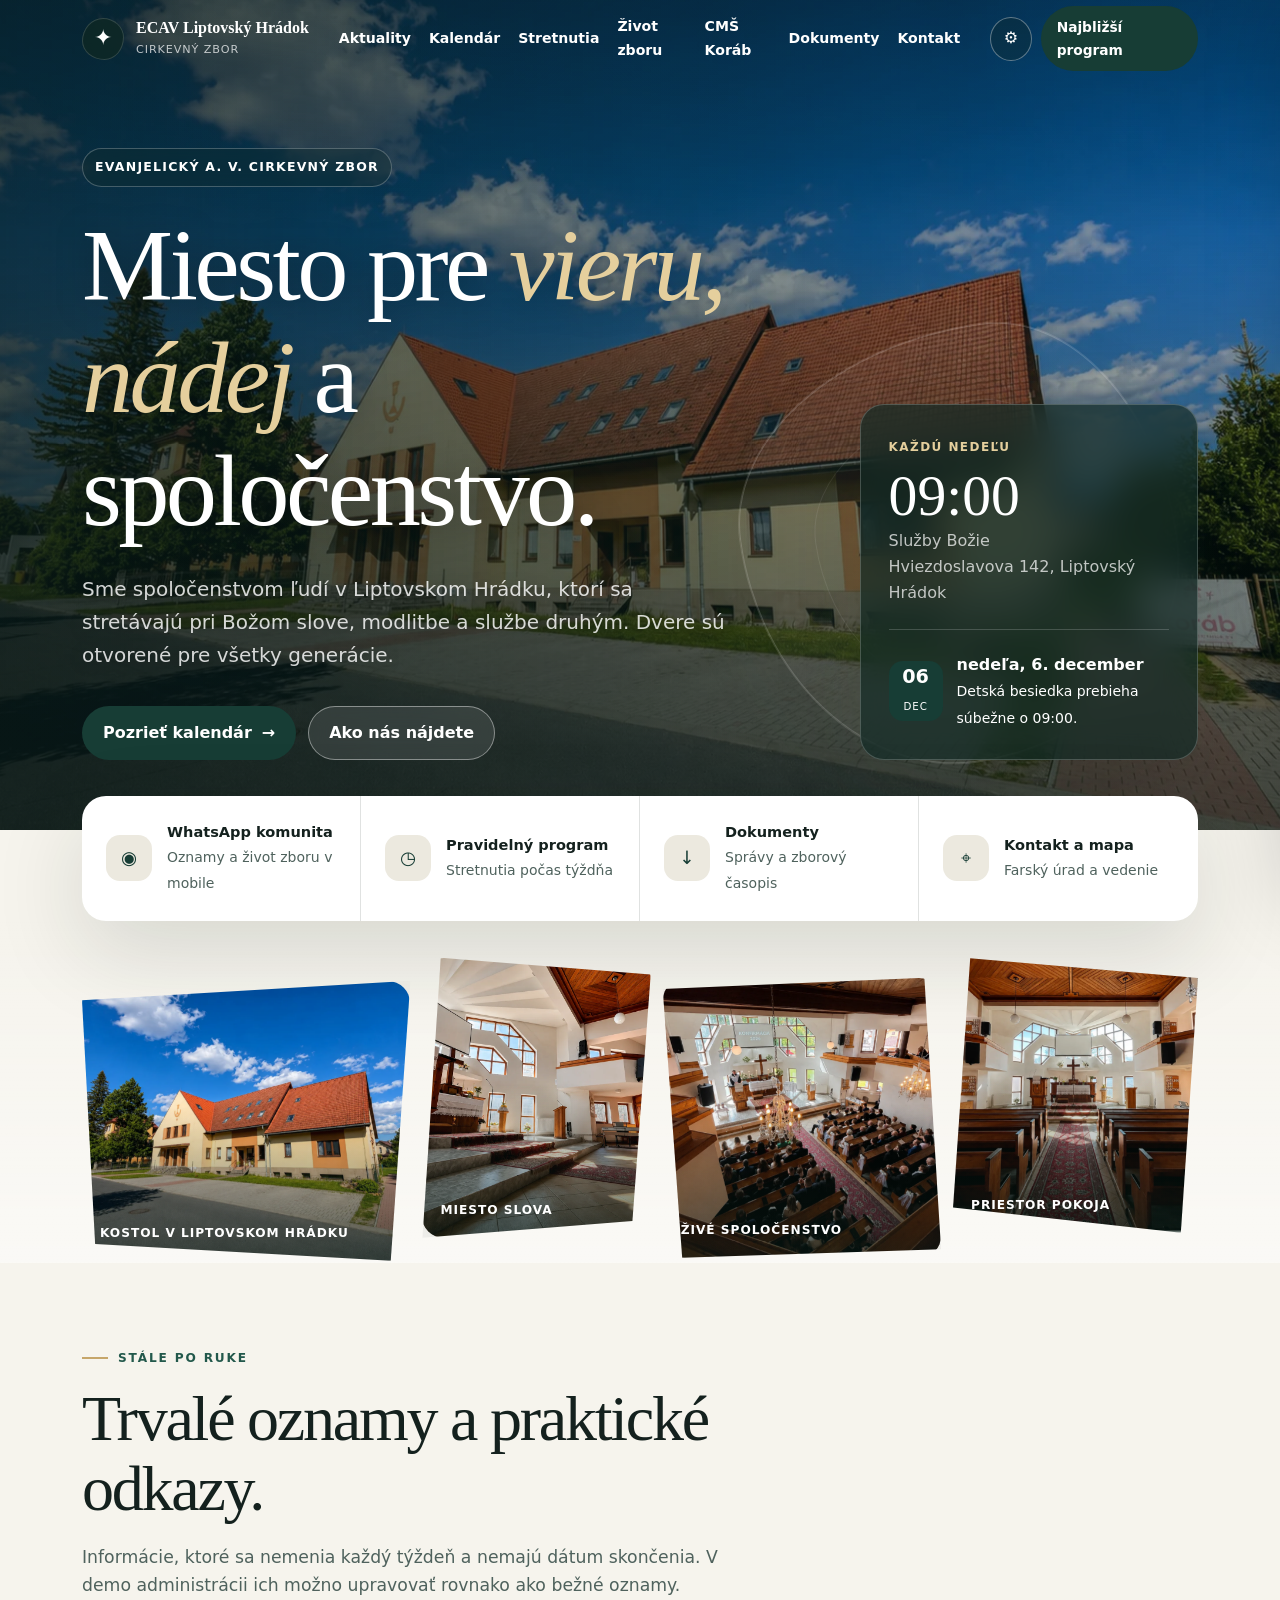
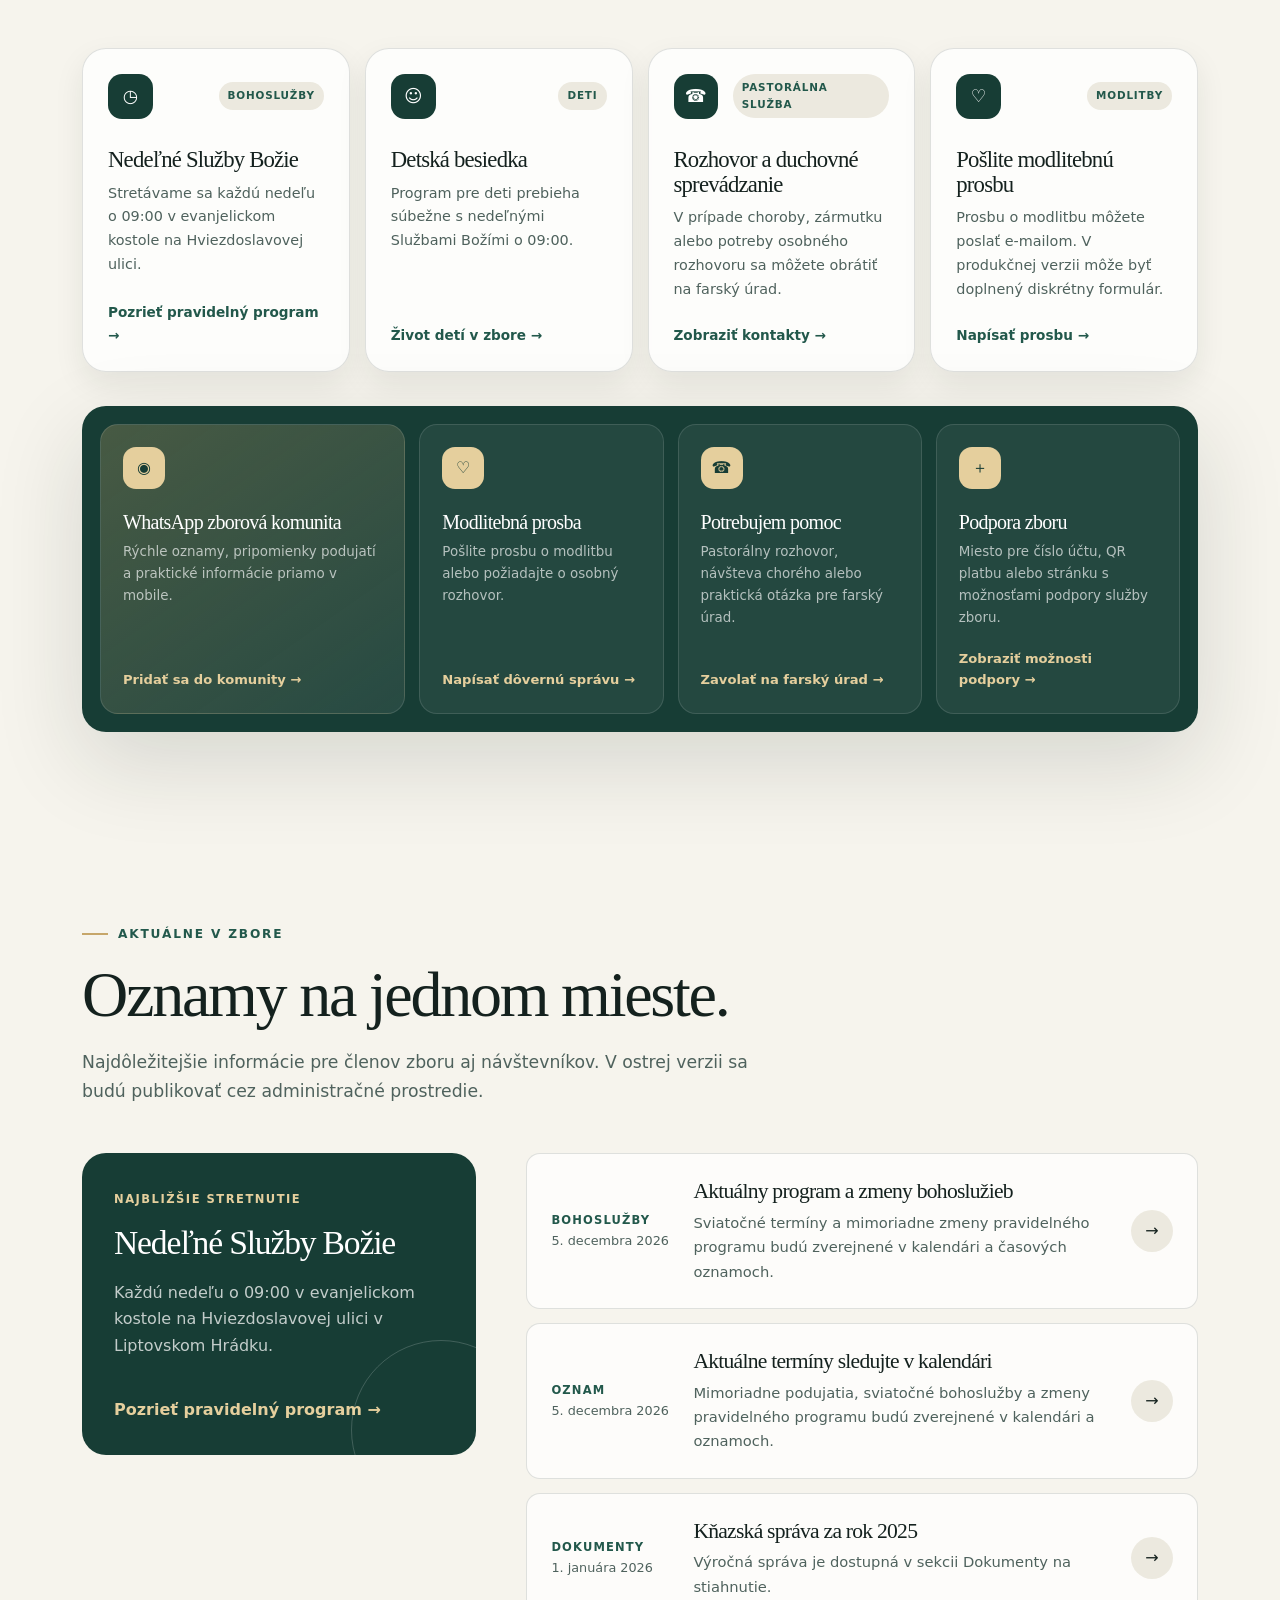
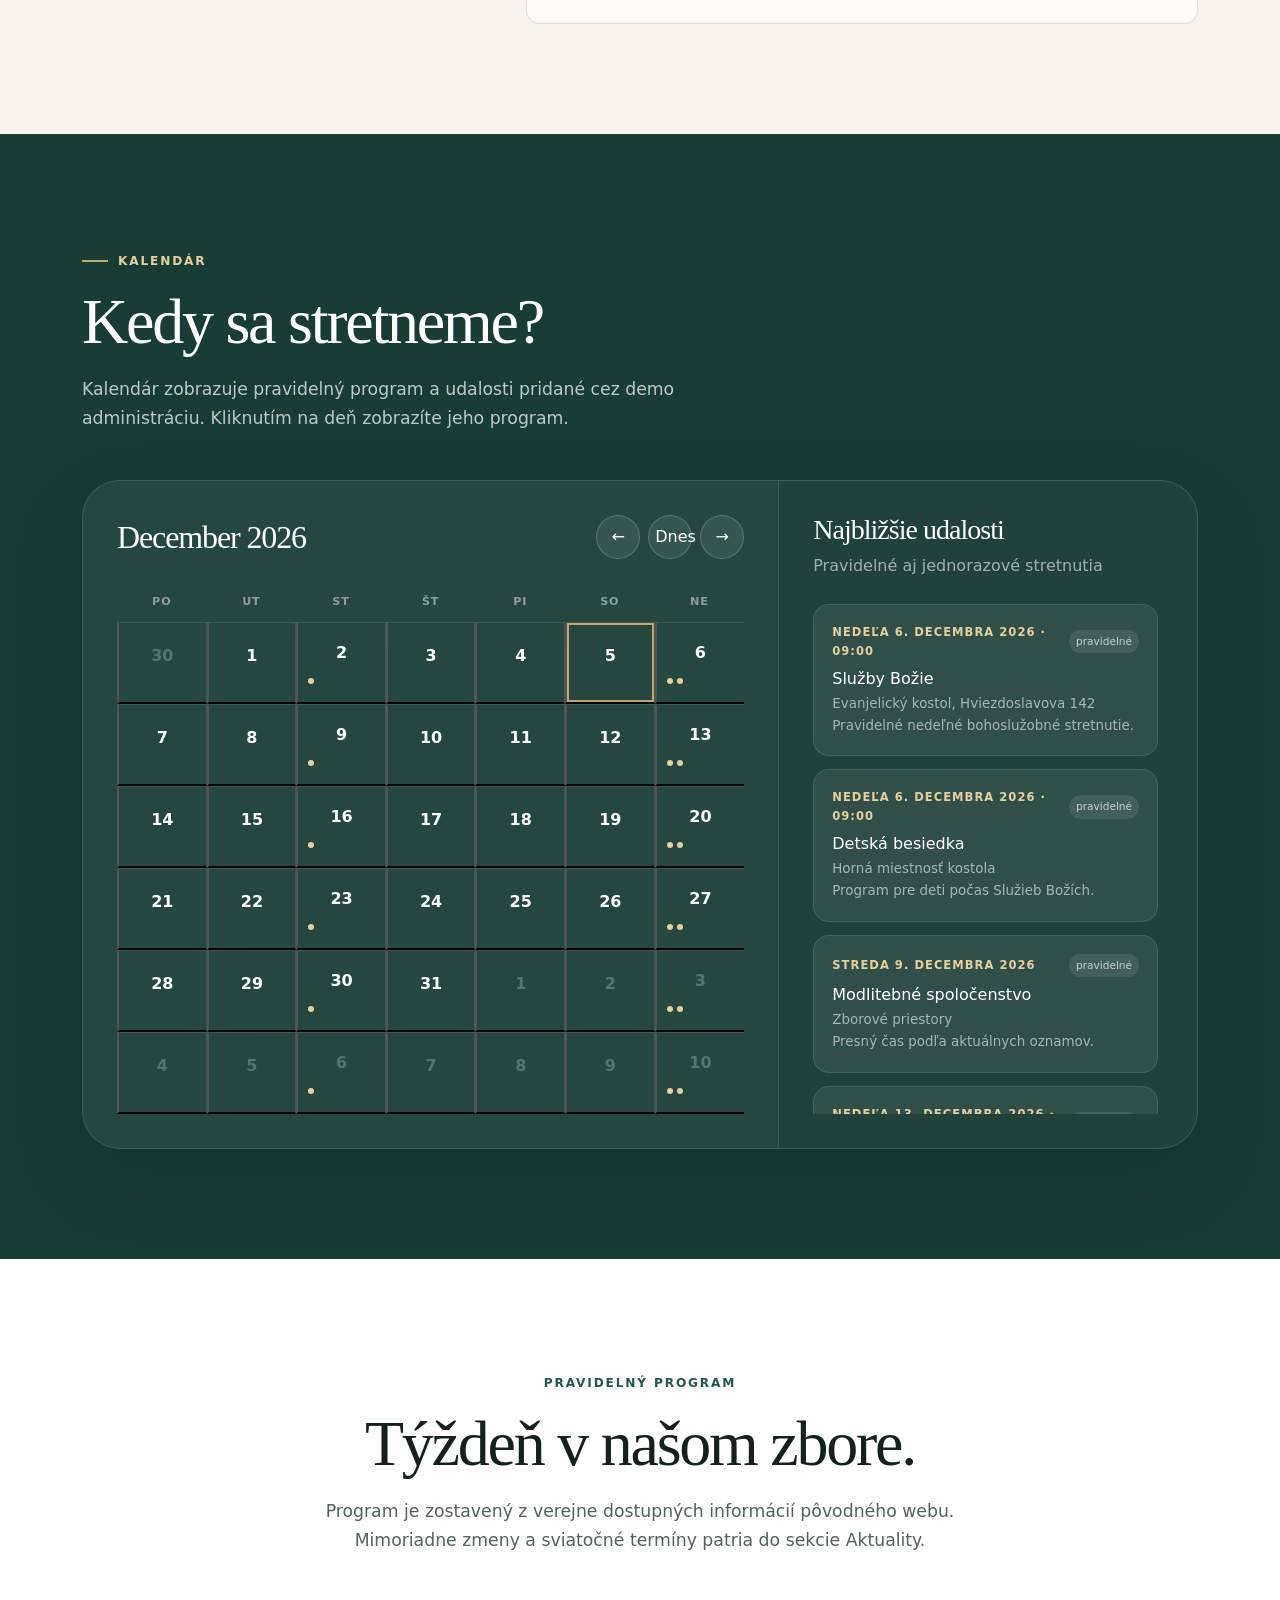
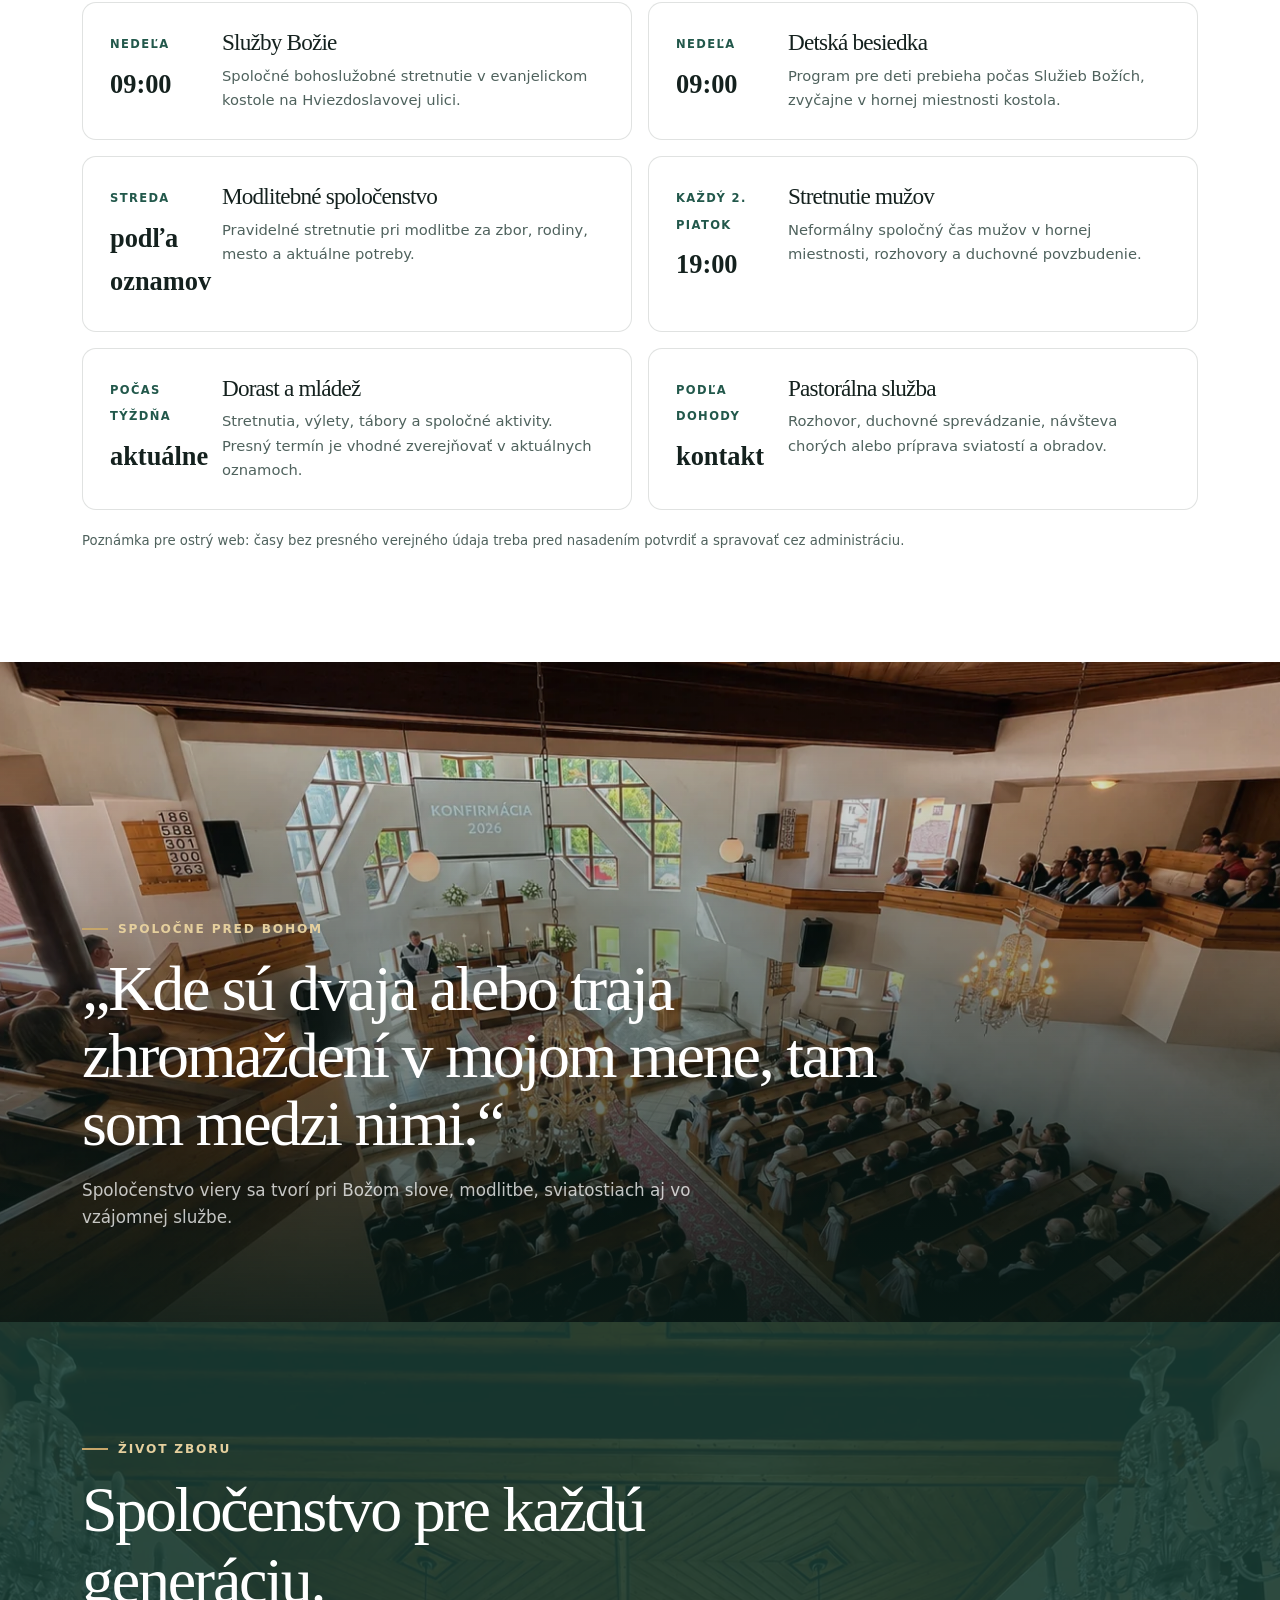
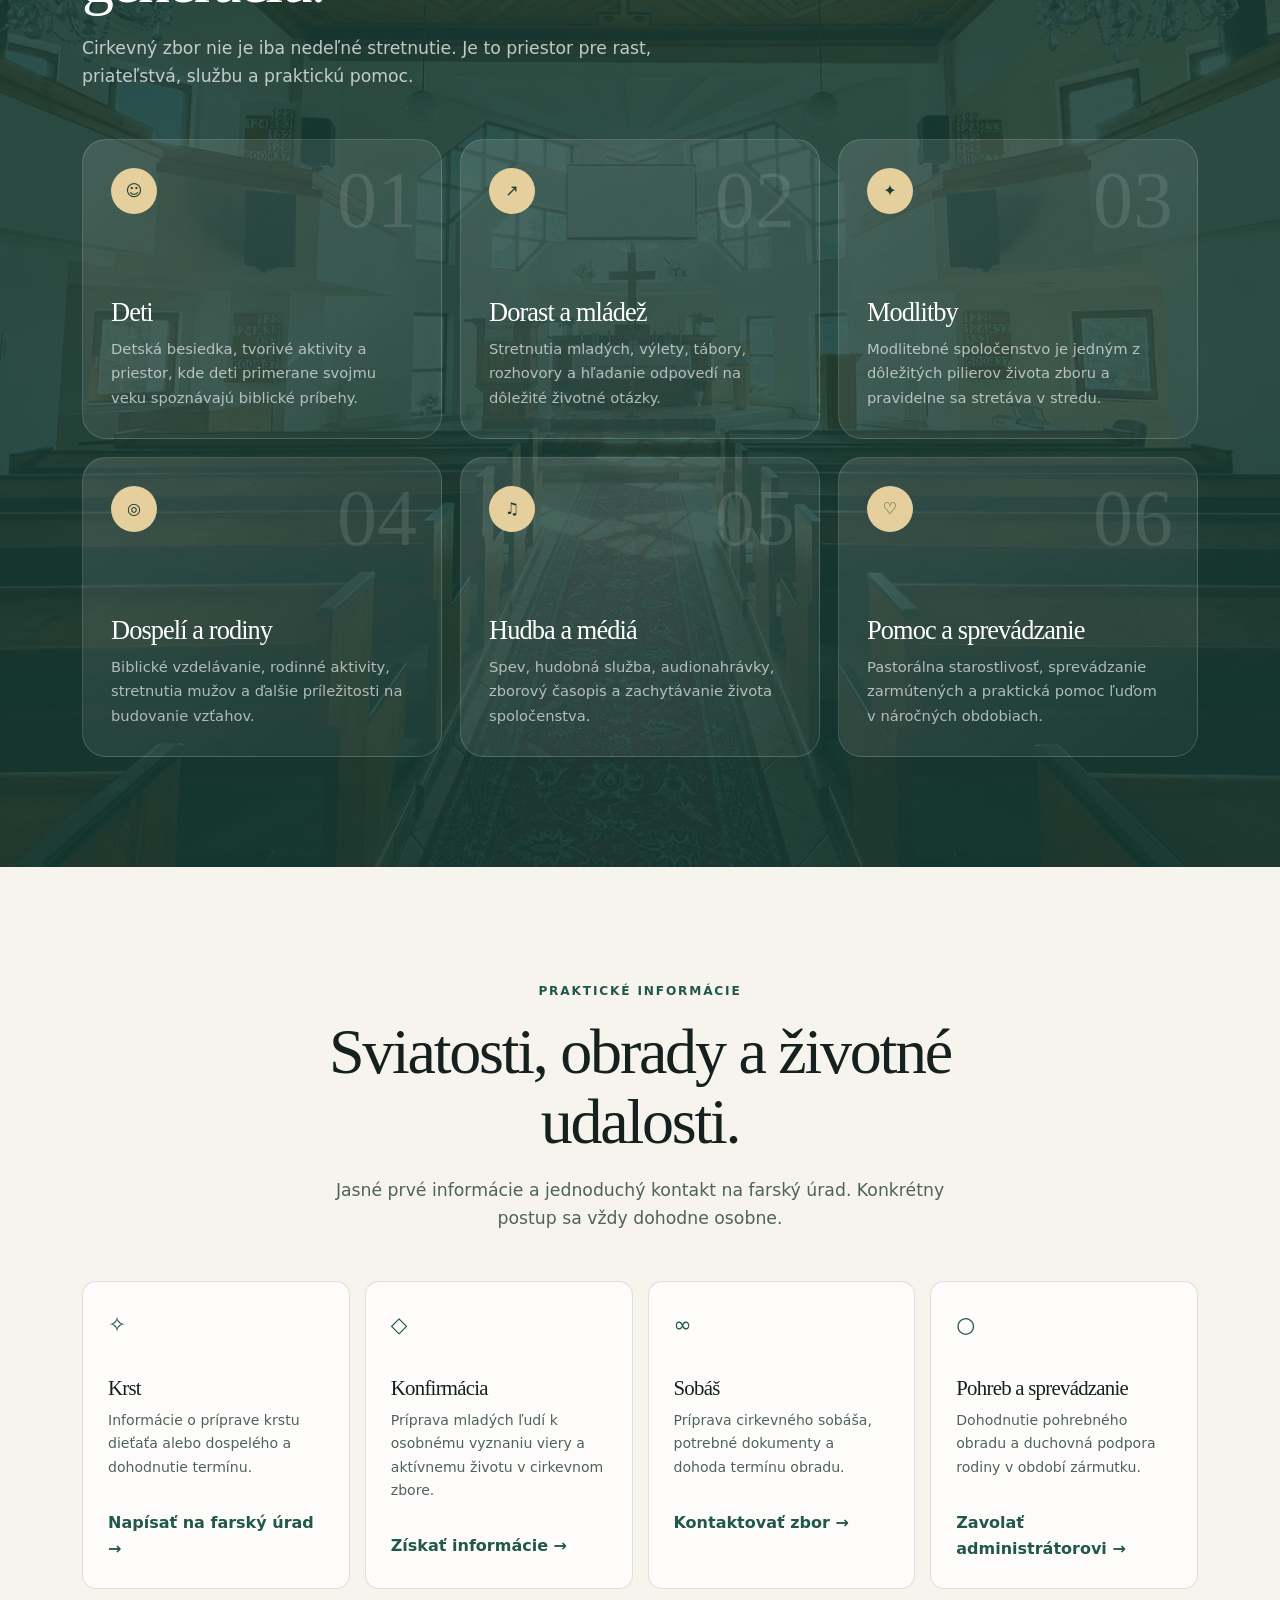
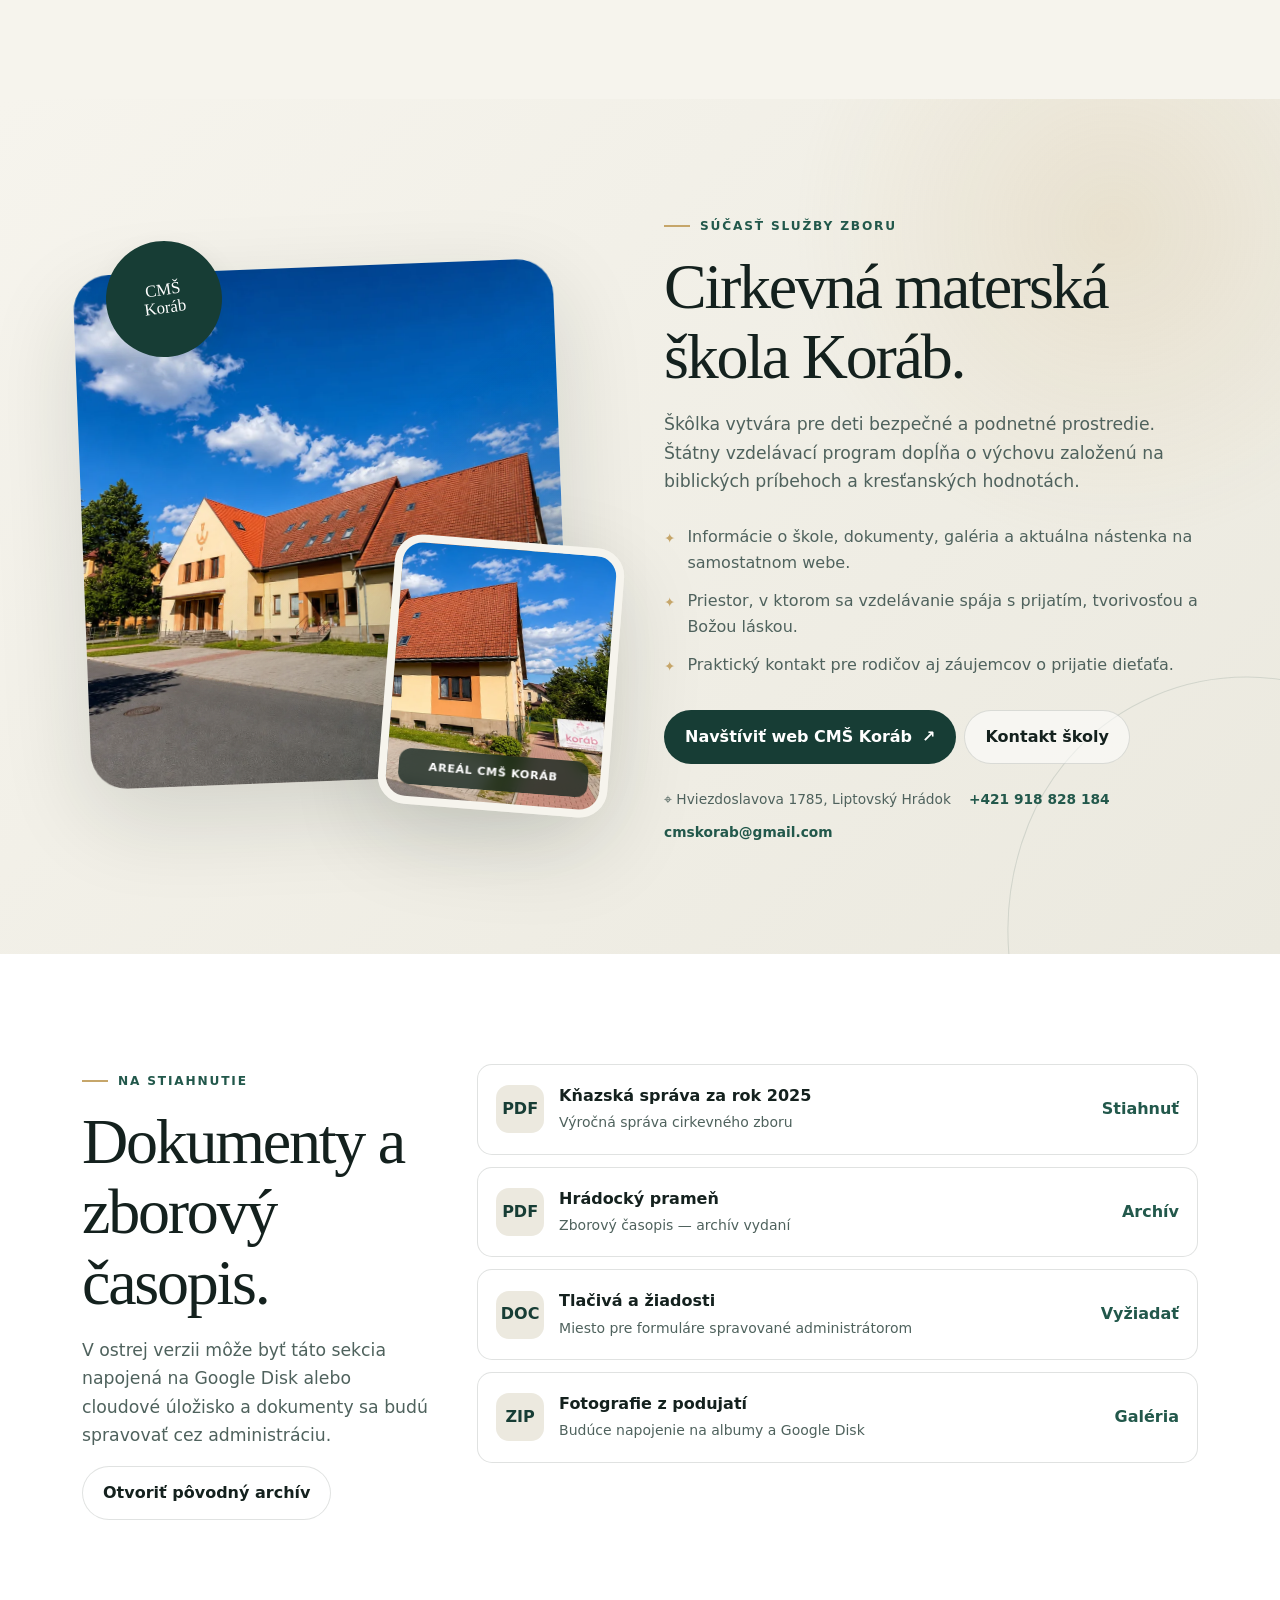
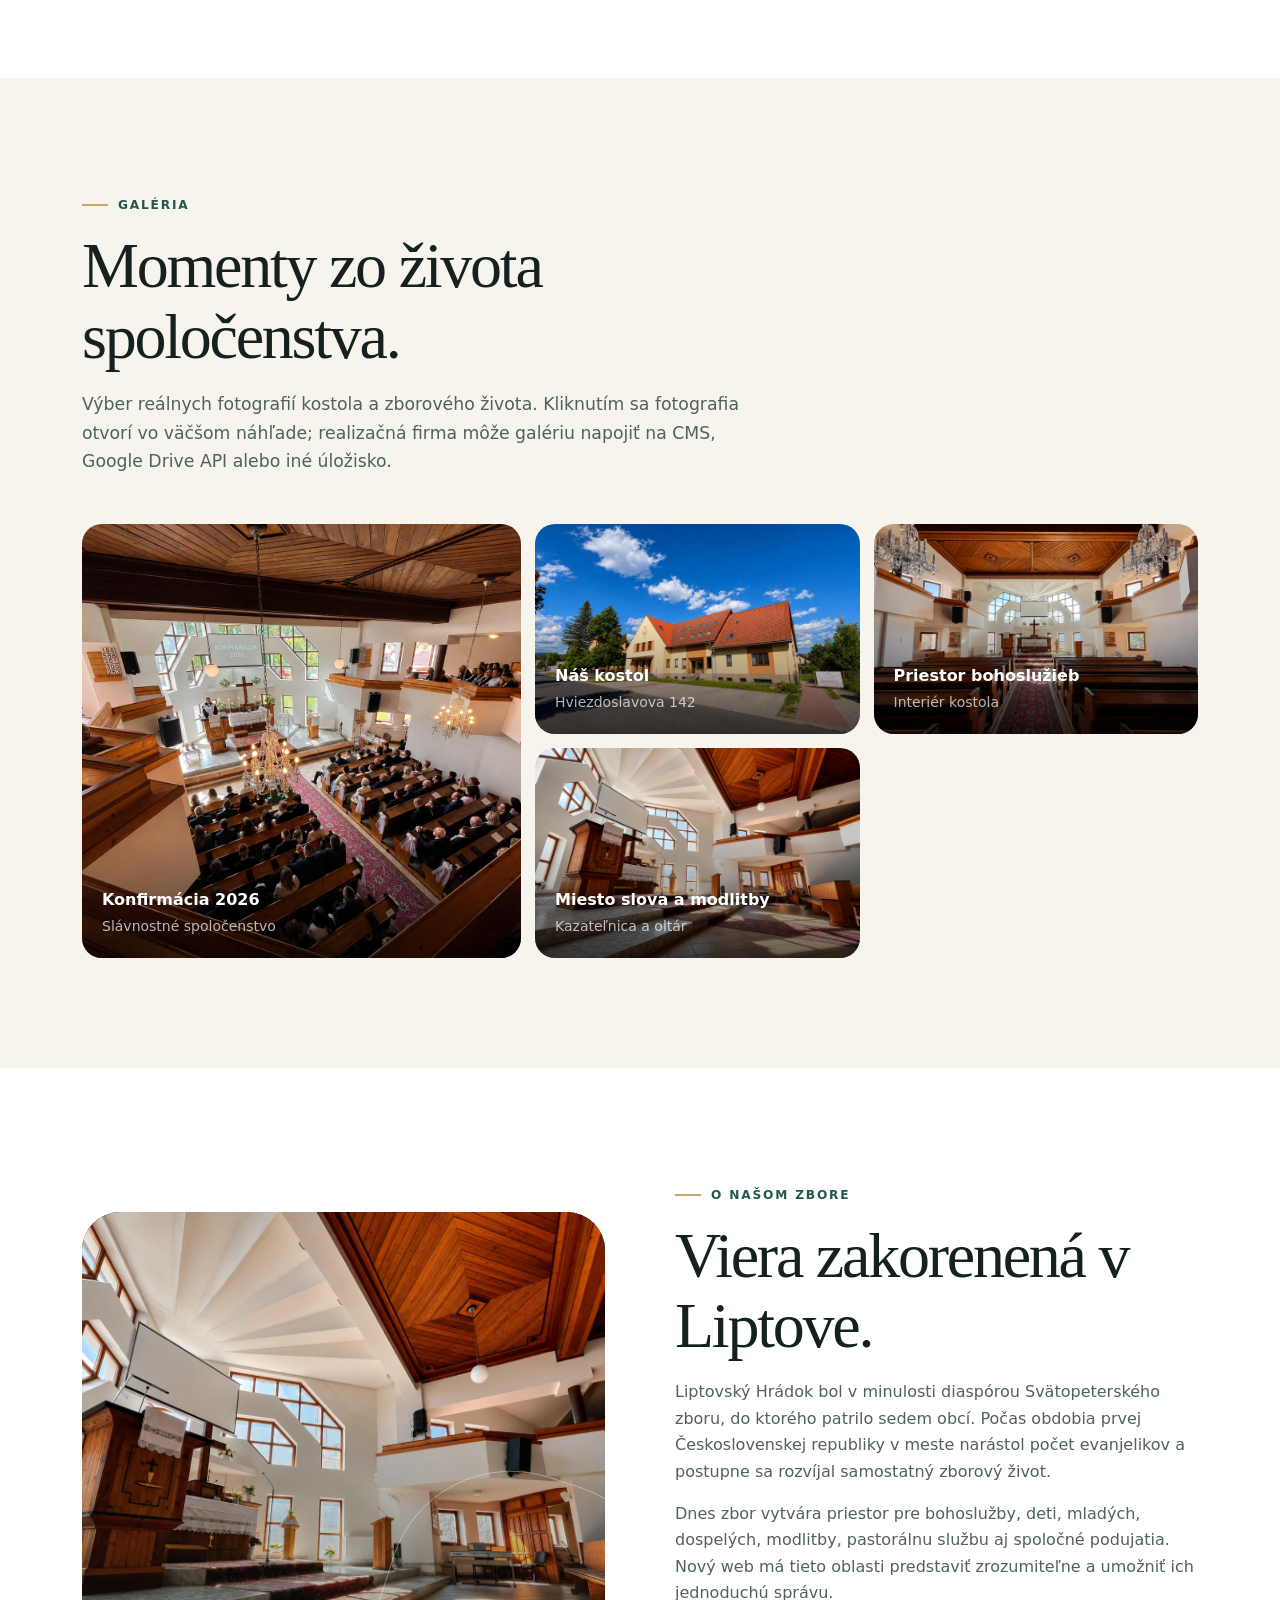
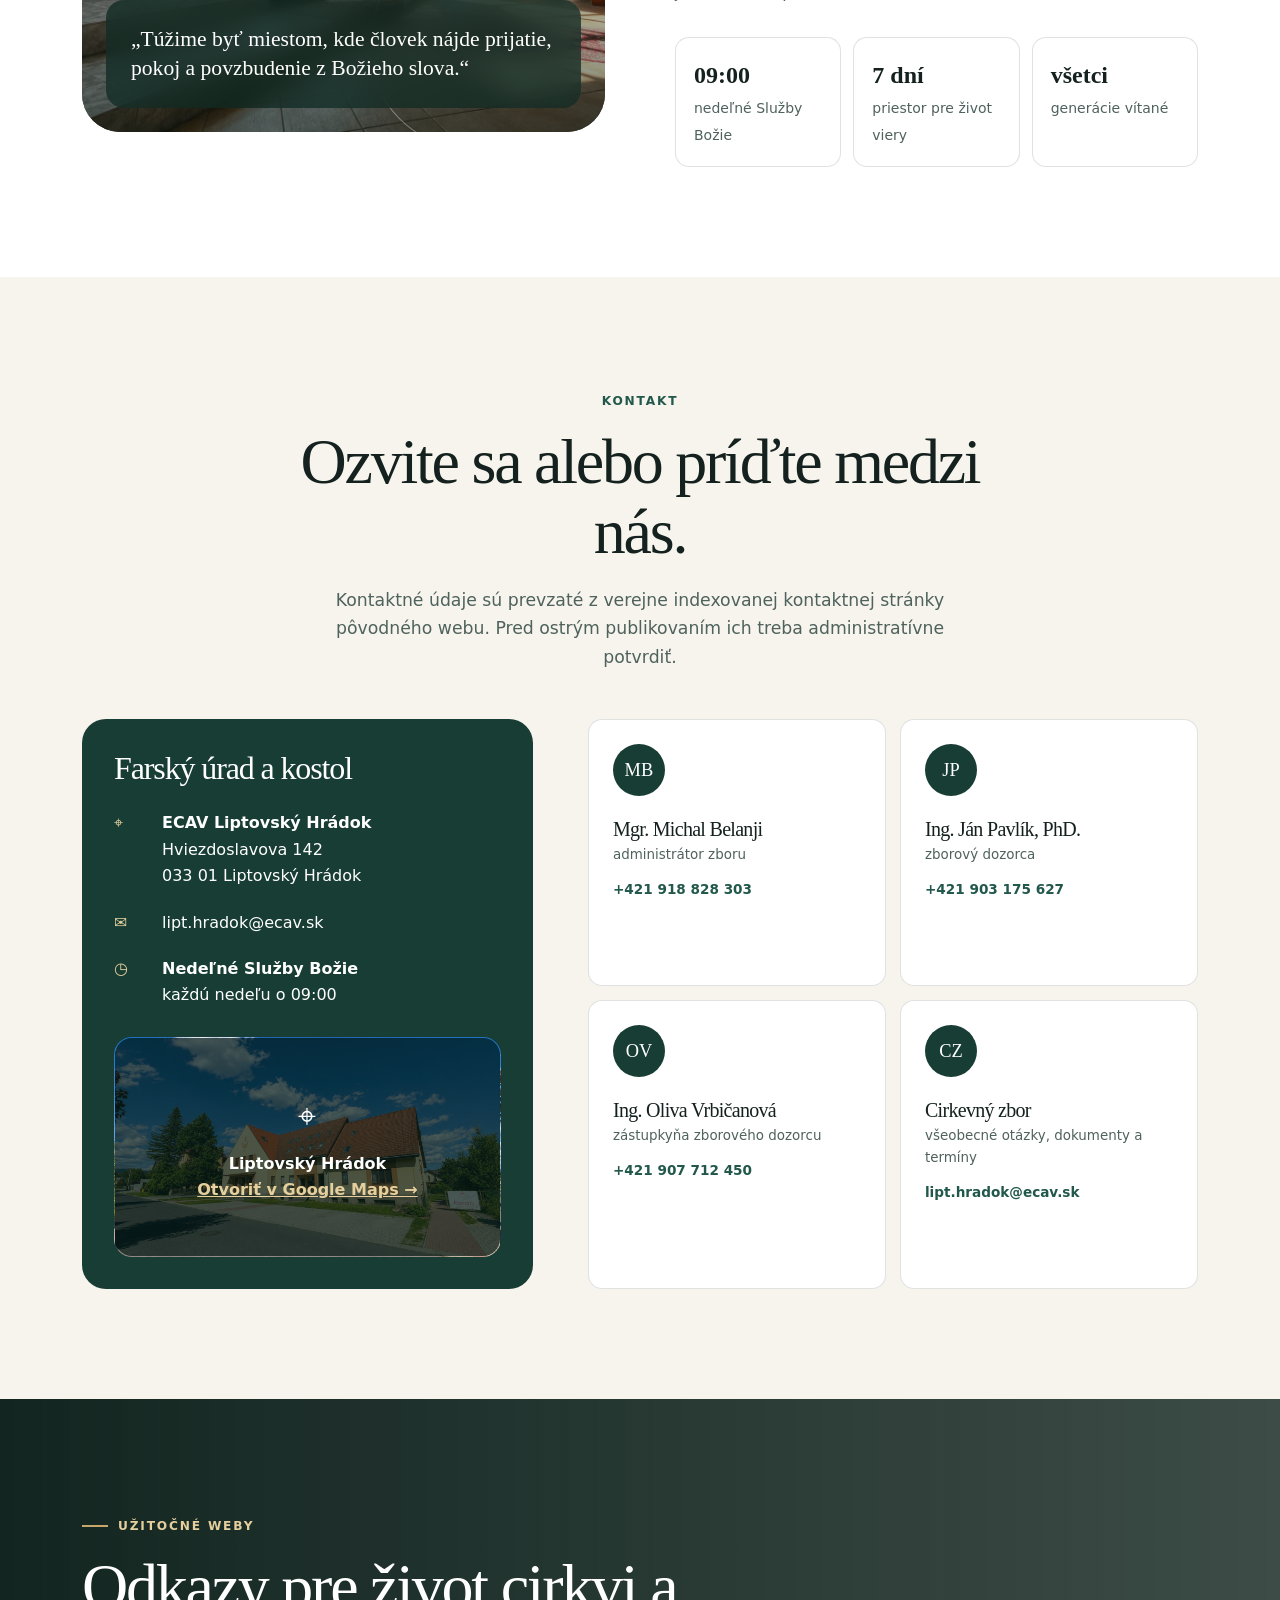
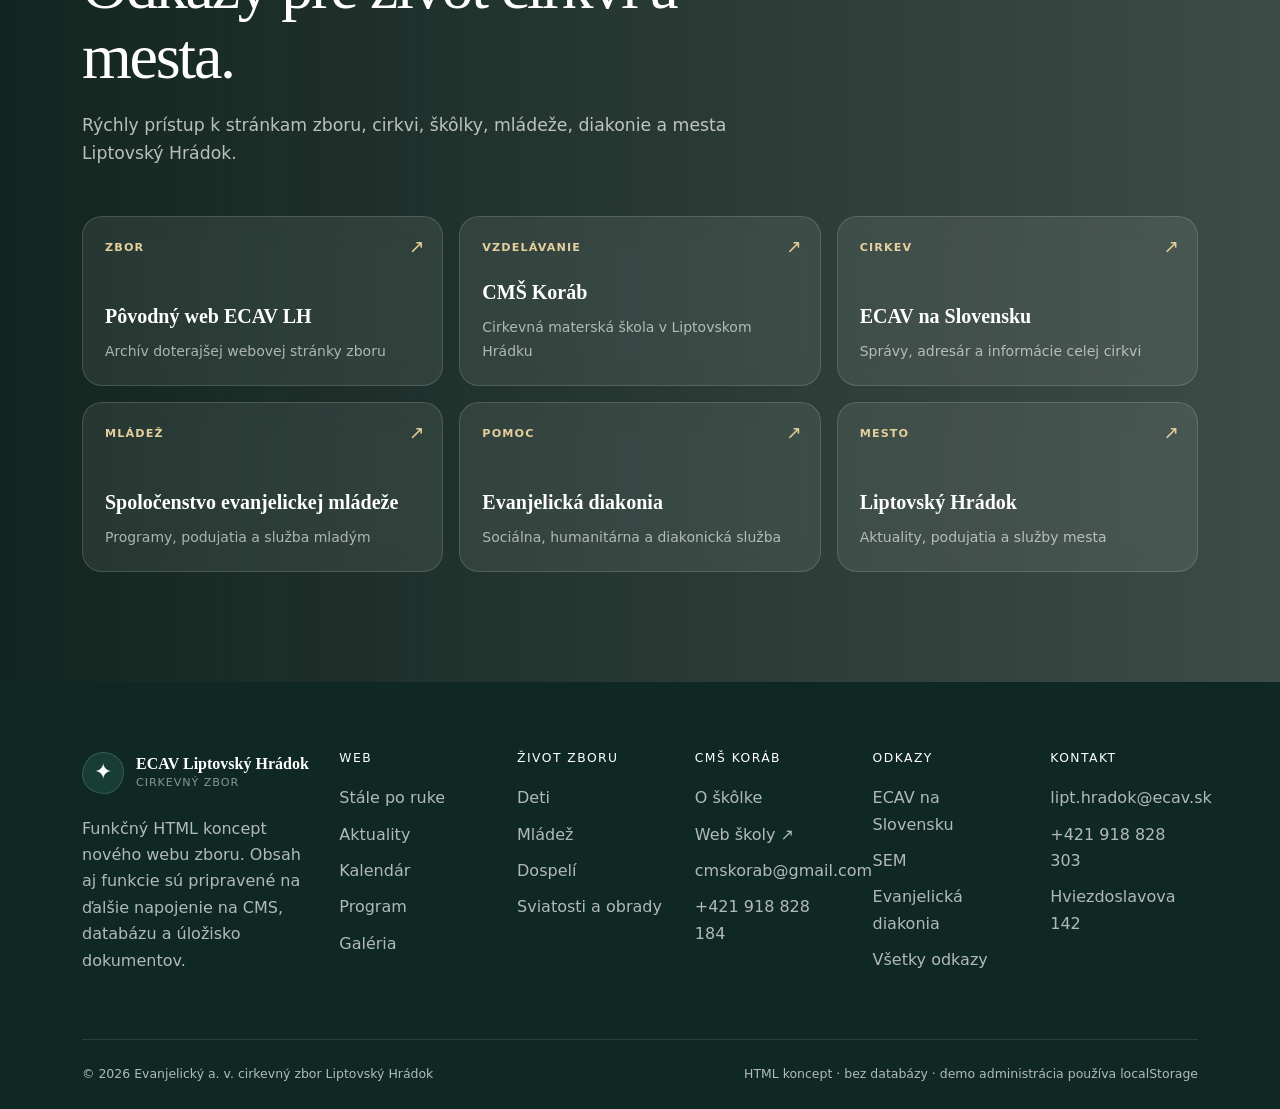
==== commit 601b78e7: "Rename index(13).html to index.html" ====
--- a/index.html
+++ b/index.html
@@ -36,6 +36,9 @@
     6. Trvalé oznamy sú oddelené od časových aktualít vlastnosťou `persistent`.
     7. WhatsApp a podpora zboru používajú centrálne odkazy v objekte SITE_CONFIG na konci súboru.
     8. Fotografie sú lokálne súbory vhodné pre GitHub Pages; neskôr ich možno nahradiť URL z CMS alebo Google Apps Script API.
+    9. Sekcia CMŠ Koráb odkazuje na samostatný web školy a používa verejne uvedené kontaktné údaje.
+   10. Externé odkazy sú sústredené v sekcii Užitočné weby a v pätičke.
+   11. Pohyb fotografií rešpektuje prefers-reduced-motion a neovplyvňuje obsah ani ovládanie stránky.
   -->
 
   <style>
@@ -210,7 +213,7 @@
     .brand-copy strong { display: block; font-family: Georgia, serif; font-size: 1rem; }
     .brand-copy small { color: var(--ink-soft); font-size: .7rem; letter-spacing: .08em; text-transform: uppercase; }
     .main-nav { justify-self: center; }
-    .main-nav ul { display: flex; align-items: center; gap: 26px; margin: 0; padding: 0; list-style: none; }
+    .main-nav ul { display: flex; align-items: center; gap: 18px; margin: 0; padding: 0; list-style: none; }
     .main-nav a {
       position: relative;
       padding: 10px 0 !important;
@@ -777,7 +780,7 @@
     .theme-option[data-theme-choice="dawn"] { background: linear-gradient(135deg, rgba(102,55,18,.35), rgba(229,207,157,.28)), url("assets/images/kostol-interier-kazatelnica.webp") center / cover; }
     .theme-option[data-theme-choice="forest"] { background: linear-gradient(135deg, rgba(5,24,20,.82), rgba(23,61,53,.64)), url("assets/images/konfirmacia-2026.webp") center / cover; }
 
-    @media (max-width: 820px) {
+    @media (max-width: 991.98px) {
       .main-nav.collapse { display: none; position: fixed; inset: var(--header-height) 0 auto; padding: 15px 20px 25px; border-bottom: 1px solid var(--line); background: rgba(246,244,237,.98); color: var(--ink); opacity: 1; pointer-events: auto; transform: none; }
       .main-nav.collapse.show,
       .main-nav.collapsing { display: block; }
@@ -790,6 +793,240 @@
       .photo-story { min-height: 560px; }
     }
 
+
+
+    /* =========================================================
+       9B. CREATIVE PHOTO CROPS, CMŠ KORÁB + EXTERNAL LINKS
+       ========================================================= */
+    .hero-carousel .carousel-item.active .hero-media {
+      animation: heroKenBurns 7.2s cubic-bezier(.2,.65,.28,1) both;
+    }
+    .hero-carousel .carousel-item:nth-child(even).active .hero-media {
+      animation-name: heroKenBurnsReverse;
+    }
+    @keyframes heroKenBurns {
+      from { transform: scale(1.025) translate3d(0,0,0); }
+      to { transform: scale(1.105) translate3d(-1.2%, -1%, 0); }
+    }
+    @keyframes heroKenBurnsReverse {
+      from { transform: scale(1.03) translate3d(-1%, 0, 0); }
+      to { transform: scale(1.11) translate3d(1.2%, -1.1%, 0); }
+    }
+
+    .photo-ribbon-wrap {
+      position: relative;
+      z-index: 3;
+      padding: 44px 0 18px;
+      overflow: hidden;
+      background: linear-gradient(180deg, transparent, rgba(255,255,255,.5));
+    }
+    .photo-ribbon {
+      min-height: 280px;
+      display: grid;
+      grid-template-columns: 1.18fr .82fr 1fr .88fr;
+      gap: 12px;
+      transform: rotate(-1.2deg);
+    }
+    .photo-slice {
+      min-width: 0;
+      position: relative;
+      margin: 0;
+      border-radius: 22px;
+      box-shadow: var(--shadow-lg);
+      overflow: hidden;
+      isolation: isolate;
+      transform: translateY(var(--slice-offset, 0));
+    }
+    .photo-slice:nth-child(1) { --slice-offset: 16px; clip-path: polygon(0 7%, 100% 0, 94% 100%, 4% 94%); }
+    .photo-slice:nth-child(2) { --slice-offset: -7px; clip-path: polygon(8% 0, 100% 6%, 92% 94%, 0 100%); }
+    .photo-slice:nth-child(3) { --slice-offset: 13px; clip-path: polygon(0 4%, 94% 0, 100% 97%, 7% 100%); }
+    .photo-slice:nth-child(4) { --slice-offset: -12px; clip-path: polygon(7% 2%, 100% 9%, 93% 100%, 0 91%); }
+    .photo-slice img {
+      width: 100%;
+      height: 100%;
+      min-height: 280px;
+      object-fit: cover;
+      transform: translate3d(0, var(--photo-shift, 0px), 0) scale(1.14);
+      transition: filter .45s ease;
+      will-change: transform;
+    }
+    .photo-slice:nth-child(1) img { object-position: center 56%; }
+    .photo-slice:nth-child(2) img { object-position: center 45%; }
+    .photo-slice:nth-child(3) img { object-position: center 38%; }
+    .photo-slice:nth-child(4) img { object-position: center 52%; }
+    .photo-slice::after {
+      content: "";
+      position: absolute;
+      inset: 0;
+      z-index: 1;
+      background: linear-gradient(180deg, transparent 45%, rgba(8,28,23,.63));
+      pointer-events: none;
+    }
+    .photo-slice figcaption {
+      position: absolute;
+      z-index: 2;
+      right: 18px;
+      bottom: 18px;
+      left: 18px;
+      color: #fff;
+      font-size: .76rem;
+      font-weight: 800;
+      letter-spacing: .08em;
+      text-transform: uppercase;
+    }
+    .photo-slice:hover img { filter: saturate(1.14) contrast(1.04); }
+
+    .photo-story > img {
+      transform: translate3d(0, var(--photo-shift, 0px), 0) scale(1.09);
+      will-change: transform;
+    }
+
+    .korab-section {
+      position: relative;
+      overflow: hidden;
+      background:
+        radial-gradient(circle at 87% 15%, rgba(198,166,106,.18), transparent 24%),
+        linear-gradient(135deg, #f6f4ed 0%, #ebe9df 100%);
+    }
+    .korab-section::before {
+      content: "";
+      position: absolute;
+      width: 520px;
+      aspect-ratio: 1;
+      right: -240px;
+      bottom: -250px;
+      border: 1px solid rgba(23,61,53,.13);
+      border-radius: 48% 52% 42% 58%;
+      transform: rotate(22deg);
+    }
+    .korab-visual {
+      min-height: 570px;
+      position: relative;
+      isolation: isolate;
+    }
+    .korab-photo-main {
+      position: absolute;
+      inset: 26px 54px 30px 0;
+      border-radius: 36px;
+      box-shadow: var(--shadow-lg);
+      overflow: hidden;
+      transform: rotate(-2.2deg);
+    }
+    .korab-photo-main img {
+      width: 100%;
+      height: 100%;
+      object-fit: cover;
+      object-position: center 57%;
+      transform: translate3d(0, var(--photo-shift, 0px), 0) scale(1.08);
+      will-change: transform;
+    }
+    .korab-photo-main::after {
+      content: "";
+      position: absolute;
+      inset: 0;
+      background: linear-gradient(145deg, transparent 45%, rgba(8,28,23,.38));
+    }
+    .korab-photo-crop {
+      position: absolute;
+      z-index: 2;
+      right: 0;
+      bottom: 0;
+      width: min(43%, 235px);
+      aspect-ratio: .85;
+      border: 8px solid var(--paper);
+      border-radius: 28px;
+      background: url("assets/images/kostol-exterier.webp") 91% 71% / 285% auto no-repeat;
+      box-shadow: var(--shadow-lg);
+      transform: rotate(4.5deg);
+    }
+    .korab-photo-crop::after {
+      content: "Areál CMŠ Koráb";
+      position: absolute;
+      right: 12px;
+      bottom: 12px;
+      left: 12px;
+      padding: 9px 11px;
+      border-radius: 12px;
+      color: #fff;
+      background: rgba(8,28,23,.72);
+      font-size: .7rem;
+      font-weight: 800;
+      letter-spacing: .06em;
+      text-align: center;
+      text-transform: uppercase;
+      backdrop-filter: blur(8px);
+    }
+    .korab-seal {
+      position: absolute;
+      z-index: 3;
+      top: 0;
+      left: 24px;
+      width: 116px;
+      height: 116px;
+      display: grid;
+      place-items: center;
+      padding: 15px;
+      border-radius: 50%;
+      color: #fff;
+      background: var(--forest);
+      box-shadow: var(--shadow-sm);
+      font-family: Georgia, serif;
+      font-size: 1.05rem;
+      line-height: 1.1;
+      text-align: center;
+      transform: rotate(-8deg);
+    }
+    .korab-copy { position: relative; z-index: 2; }
+    .korab-points { display: grid; gap: 11px; margin: 28px 0 32px; padding: 0; list-style: none; }
+    .korab-points li { display: flex; gap: 12px; align-items: flex-start; color: var(--ink-soft); }
+    .korab-points li::before { content: "✦"; flex: 0 0 auto; color: var(--gold); font-size: .85rem; margin-top: 3px; }
+    .korab-contact {
+      display: flex;
+      flex-wrap: wrap;
+      gap: 10px 18px;
+      margin-top: 24px;
+      color: var(--ink-soft);
+      font-size: .86rem;
+    }
+    .korab-contact a { color: var(--forest-2); font-weight: 800; text-decoration: none; }
+
+    .useful-links-section {
+      color: #fff;
+      background:
+        linear-gradient(90deg, rgba(8,28,23,.96), rgba(8,28,23,.78)),
+        url("assets/images/kostol-interier-lod.webp") center 48% / cover fixed;
+    }
+    .useful-links-section .section-lead { color: rgba(255,255,255,.7); }
+    .useful-links-section .eyebrow { color: var(--gold-2); }
+    .external-link-card {
+      min-height: 170px;
+      display: flex;
+      flex-direction: column;
+      position: relative;
+      padding: 22px;
+      border: 1px solid rgba(255,255,255,.15);
+      border-radius: 20px;
+      color: #fff;
+      background: rgba(255,255,255,.08);
+      text-decoration: none;
+      backdrop-filter: blur(12px);
+      overflow: hidden;
+      transition: transform .25s var(--ease), background .25s ease, border-color .25s ease;
+    }
+    .external-link-card::after {
+      content: "↗";
+      position: absolute;
+      right: 18px;
+      top: 15px;
+      color: var(--gold-2);
+      font-size: 1.15rem;
+    }
+    .external-link-card:hover { color: #fff; background: rgba(255,255,255,.14); border-color: rgba(229,207,157,.55); transform: translateY(-4px); }
+    .external-link-card span { color: var(--gold-2); font-size: .7rem; font-weight: 850; letter-spacing: .1em; text-transform: uppercase; }
+    .external-link-card strong { display: block; margin: auto 0 7px; font-family: Georgia, serif; font-size: 1.25rem; }
+    .external-link-card small { color: rgba(255,255,255,.62); }
+
+    .footer-grid { grid-template-columns: 1.2fr repeat(5, minmax(0, .78fr)); gap: 30px; }
 
     /* =========================================================
        10. REVEAL + RESPONSIVE
@@ -812,7 +1049,7 @@
       .footer-brand { grid-column: 1 / -1; }
     }
 
-    @media (max-width: 820px) {
+    @media (max-width: 991.98px) {
       :root { --header-height: 70px; }
       .container { width: min(calc(100% - 28px), var(--container)); }
       .section { padding: 82px 0; }
@@ -867,10 +1104,34 @@
       .admin-panel { padding: 20px 15px; }
     }
 
+
+    @media (max-width: 991.98px) {
+      .photo-ribbon { grid-template-columns: repeat(2, 1fr); min-height: 480px; transform: rotate(-.5deg); }
+      .photo-slice img { min-height: 230px; }
+      .korab-visual { min-height: 520px; margin-bottom: 20px; }
+      .useful-links-section { background-attachment: scroll; }
+      .footer-grid { grid-template-columns: repeat(2, minmax(0, 1fr)); }
+      .footer-brand { grid-column: 1 / -1; }
+    }
+    @media (max-width: 560px) {
+      .photo-ribbon-wrap { padding-top: 30px; }
+      .photo-ribbon { grid-template-columns: 1fr 1fr; min-height: 420px; gap: 8px; }
+      .photo-slice img { min-height: 205px; }
+      .photo-slice figcaption { right: 11px; bottom: 11px; left: 11px; font-size: .61rem; }
+      .korab-visual { min-height: 430px; }
+      .korab-photo-main { inset: 24px 28px 34px 0; }
+      .korab-photo-crop { width: 42%; border-width: 5px; }
+      .korab-seal { left: 8px; width: 92px; height: 92px; font-size: .87rem; }
+      .footer-grid { grid-template-columns: 1fr; }
+      .footer-brand { grid-column: auto; }
+    }
+
     @media (prefers-reduced-motion: reduce) {
       html { scroll-behavior: auto; }
       *, *::before, *::after { animation-duration: .01ms !important; animation-iteration-count: 1 !important; transition-duration: .01ms !important; }
       .reveal { opacity: 1; transform: none; }
+      .hero-carousel .carousel-item.active .hero-media { animation: none !important; }
+      [data-photo-parallax] { --photo-shift: 0px !important; }
     }
   </style>
 </head>
@@ -893,6 +1154,7 @@
           <li class="nav-item"><a class="nav-link" href="#kalendar">Kalendár</a></li>
           <li class="nav-item"><a class="nav-link" href="#program">Stretnutia</a></li>
           <li class="nav-item"><a class="nav-link" href="#zivot-zboru">Život zboru</a></li>
+          <li class="nav-item"><a class="nav-link" href="#korab">CMŠ Koráb</a></li>
           <li class="nav-item"><a class="nav-link" href="#dokumenty">Dokumenty</a></li>
           <li class="nav-item"><a class="nav-link" href="#kontakt">Kontakt</a></li>
         </ul>
@@ -960,6 +1222,15 @@
         <a class="quick-link" href="#kontakt"><span class="quick-icon">⌖</span><span><strong>Kontakt a mapa</strong><small>Farský úrad a vedenie</small></span></a>
       </div>
     </div>
+
+    <aside class="photo-ribbon-wrap" aria-label="Fotografie kostola a života zboru">
+      <div class="container photo-ribbon reveal">
+        <figure class="photo-slice"><img src="assets/images/kostol-exterier.webp" alt="Budova evanjelického kostola v Liptovskom Hrádku" data-photo-parallax data-parallax-strength="18" loading="eager"><figcaption>Kostol v Liptovskom Hrádku</figcaption></figure>
+        <figure class="photo-slice"><img src="assets/images/kostol-interier-kazatelnica.webp" alt="Kazateľnica a oltár v interiéri kostola" data-photo-parallax data-parallax-strength="28" loading="lazy"><figcaption>Miesto slova</figcaption></figure>
+        <figure class="photo-slice"><img src="assets/images/konfirmacia-2026.webp" alt="Konfirmačná slávnosť v kostole" data-photo-parallax data-parallax-strength="22" loading="lazy"><figcaption>Živé spoločenstvo</figcaption></figure>
+        <figure class="photo-slice"><img src="assets/images/kostol-interier-lod.webp" alt="Pohľad cez loď kostola k oltáru" data-photo-parallax data-parallax-strength="32" loading="lazy"><figcaption>Priestor pokoja</figcaption></figure>
+      </div>
+    </aside>
 
     <section class="section section--compact permanent-section" id="stale-oznamy">
       <div class="container">
@@ -1089,7 +1360,7 @@
     </section>
 
     <section class="photo-story" aria-label="Život zboru v obraze">
-      <img src="assets/images/konfirmacia-2026.webp" alt="Slávnostná konfirmácia v evanjelickom kostole v Liptovskom Hrádku" loading="lazy">
+      <img src="assets/images/konfirmacia-2026.webp" alt="Slávnostná konfirmácia v evanjelickom kostole v Liptovskom Hrádku" data-photo-parallax data-parallax-strength="46" loading="lazy">
       <div class="photo-story__overlay"></div>
       <div class="container photo-story__content">
         <span class="eyebrow">Spoločne pred Bohom</span>
@@ -1128,6 +1399,41 @@
           <article class="practical-card reveal"><div class="practical-card__icon">◇</div><h3>Konfirmácia</h3><p>Príprava mladých ľudí k osobnému vyznaniu viery a aktívnemu životu v cirkevnom zbore.</p><a href="mailto:lipt.hradok@ecav.sk?subject=Otázka%20ku%20konfirmácii">Získať informácie →</a></article>
           <article class="practical-card reveal"><div class="practical-card__icon">∞</div><h3>Sobáš</h3><p>Príprava cirkevného sobáša, potrebné dokumenty a dohoda termínu obradu.</p><a href="mailto:lipt.hradok@ecav.sk?subject=Otázka%20k%20sobášu">Kontaktovať zbor →</a></article>
           <article class="practical-card reveal"><div class="practical-card__icon">○</div><h3>Pohreb a sprevádzanie</h3><p>Dohodnutie pohrebného obradu a duchovná podpora rodiny v období zármutku.</p><a href="tel:+421918828303">Zavolať administrátorovi →</a></article>
+        </div>
+      </div>
+    </section>
+
+    <section class="section korab-section" id="korab">
+      <div class="container">
+        <div class="row g-5 align-items-center">
+          <div class="col-lg-6">
+            <div class="korab-visual reveal" aria-label="Budova cirkevného zboru a areál CMŠ Koráb">
+              <div class="korab-photo-main"><img src="assets/images/kostol-exterier.webp" alt="Budova cirkevného zboru pri CMŠ Koráb" data-photo-parallax data-parallax-strength="24" loading="lazy"></div>
+              <div class="korab-photo-crop" aria-hidden="true"></div>
+              <div class="korab-seal">CMŠ<br>Koráb</div>
+            </div>
+          </div>
+          <div class="col-lg-6">
+            <div class="korab-copy reveal">
+              <span class="eyebrow">Súčasť služby zboru</span>
+              <h2 class="section-title">Cirkevná materská škola Koráb.</h2>
+              <p class="section-lead">Škôlka vytvára pre deti bezpečné a podnetné prostredie. Štátny vzdelávací program dopĺňa o výchovu založenú na biblických príbehoch a kresťanských hodnotách.</p>
+              <ul class="korab-points">
+                <li>Informácie o škole, dokumenty, galéria a aktuálna nástenka na samostatnom webe.</li>
+                <li>Priestor, v ktorom sa vzdelávanie spája s prijatím, tvorivosťou a Božou láskou.</li>
+                <li>Praktický kontakt pre rodičov aj záujemcov o prijatie dieťaťa.</li>
+              </ul>
+              <div class="d-flex flex-wrap gap-2">
+                <a class="button" href="https://cms-korab.sk/" target="_blank" rel="noopener noreferrer">Navštíviť web CMŠ Koráb <span aria-hidden="true">↗</span></a>
+                <a class="button button--ghost" href="https://cms-korab.sk/kontakt/" target="_blank" rel="noopener noreferrer">Kontakt školy</a>
+              </div>
+              <div class="korab-contact">
+                <span>⌖ Hviezdoslavova 1785, Liptovský Hrádok</span>
+                <a href="tel:+421918828184">+421 918 828 184</a>
+                <a href="mailto:cmskorab@gmail.com">cmskorab@gmail.com</a>
+              </div>
+            </div>
+          </div>
         </div>
       </div>
     </section>
@@ -1235,6 +1541,24 @@
         </div>
       </div>
     </section>
+
+    <section class="section useful-links-section" id="odkazy">
+      <div class="container">
+        <div class="section-heading">
+          <span class="eyebrow">Užitočné weby</span>
+          <h2 class="section-title">Odkazy pre život cirkvi a mesta.</h2>
+          <p class="section-lead">Rýchly prístup k stránkam zboru, cirkvi, škôlky, mládeže, diakonie a mesta Liptovský Hrádok.</p>
+        </div>
+        <div class="row g-3 reveal">
+          <div class="col-sm-6 col-lg-4"><a class="external-link-card h-100" href="https://www.ecavlh.sk/" target="_blank" rel="noopener noreferrer"><span>Zbor</span><strong>Pôvodný web ECAV LH</strong><small>Archív doterajšej webovej stránky zboru</small></a></div>
+          <div class="col-sm-6 col-lg-4"><a class="external-link-card h-100" href="https://cms-korab.sk/" target="_blank" rel="noopener noreferrer"><span>Vzdelávanie</span><strong>CMŠ Koráb</strong><small>Cirkevná materská škola v Liptovskom Hrádku</small></a></div>
+          <div class="col-sm-6 col-lg-4"><a class="external-link-card h-100" href="https://www.ecav.sk/" target="_blank" rel="noopener noreferrer"><span>Cirkev</span><strong>ECAV na Slovensku</strong><small>Správy, adresár a informácie celej cirkvi</small></a></div>
+          <div class="col-sm-6 col-lg-4"><a class="external-link-card h-100" href="https://sem.sk/" target="_blank" rel="noopener noreferrer"><span>Mládež</span><strong>Spoločenstvo evanjelickej mládeže</strong><small>Programy, podujatia a služba mladým</small></a></div>
+          <div class="col-sm-6 col-lg-4"><a class="external-link-card h-100" href="https://www.diakonia.sk/" target="_blank" rel="noopener noreferrer"><span>Pomoc</span><strong>Evanjelická diakonia</strong><small>Sociálna, humanitárna a diakonická služba</small></a></div>
+          <div class="col-sm-6 col-lg-4"><a class="external-link-card h-100" href="https://www.liptovskyhradok.sk/" target="_blank" rel="noopener noreferrer"><span>Mesto</span><strong>Liptovský Hrádok</strong><small>Aktuality, podujatia a služby mesta</small></a></div>
+        </div>
+      </div>
+    </section>
   </main>
 
   <footer class="site-footer">
@@ -1246,6 +1570,8 @@
         </div>
         <div class="footer-col"><h3>Web</h3><a href="#stale-oznamy">Stále po ruke</a><a href="#aktuality">Aktuality</a><a href="#kalendar">Kalendár</a><a href="#program">Program</a><a href="#galeria">Galéria</a></div>
         <div class="footer-col"><h3>Život zboru</h3><a href="#zivot-zboru">Deti</a><a href="#zivot-zboru">Mládež</a><a href="#zivot-zboru">Dospelí</a><a href="#prakticke">Sviatosti a obrady</a></div>
+        <div class="footer-col"><h3>CMŠ Koráb</h3><a href="#korab">O škôlke</a><a href="https://cms-korab.sk/" target="_blank" rel="noopener noreferrer">Web školy ↗</a><a href="mailto:cmskorab@gmail.com">cmskorab@gmail.com</a><a href="tel:+421918828184">+421 918 828 184</a></div>
+        <div class="footer-col"><h3>Odkazy</h3><a href="https://www.ecav.sk/" target="_blank" rel="noopener noreferrer">ECAV na Slovensku</a><a href="https://sem.sk/" target="_blank" rel="noopener noreferrer">SEM</a><a href="https://www.diakonia.sk/" target="_blank" rel="noopener noreferrer">Evanjelická diakonia</a><a href="#odkazy">Všetky odkazy</a></div>
         <div class="footer-col"><h3>Kontakt</h3><a href="mailto:lipt.hradok@ecav.sk">lipt.hradok@ecav.sk</a><a href="tel:+421918828303">+421 918 828 303</a><a href="#kontakt">Hviezdoslavova 142</a></div>
       </div>
       <div class="footer-bottom"><span>© <span id="currentYear"></span> Evanjelický a. v. cirkevný zbor Liptovský Hrádok</span><span>HTML koncept · bez databázy · demo administrácia používa localStorage</span></div>
@@ -1516,6 +1842,29 @@
     }, { rootMargin: "-30% 0px -60%", threshold: [0.01, 0.25, 0.5] });
     sections.forEach(section => scrollSpy.observe(section));
 
+    /* Lightweight image parallax for creative crops. Disabled for reduced motion. */
+    const motionAllowed = !window.matchMedia("(prefers-reduced-motion: reduce)").matches;
+    const parallaxPhotos = $$('[data-photo-parallax]');
+    let parallaxFrame = 0;
+    const updatePhotoParallax = () => {
+      parallaxFrame = 0;
+      if (!motionAllowed) return;
+      const viewportHeight = window.innerHeight || document.documentElement.clientHeight;
+      parallaxPhotos.forEach(photo => {
+        const rect = photo.getBoundingClientRect();
+        if (rect.bottom < -120 || rect.top > viewportHeight + 120) return;
+        const progress = ((rect.top + rect.height / 2) - viewportHeight / 2) / viewportHeight;
+        const strength = Number(photo.dataset.parallaxStrength || 24);
+        photo.style.setProperty("--photo-shift", `${Math.max(-strength, Math.min(strength, progress * -strength))}px`);
+      });
+    };
+    const requestPhotoParallax = () => {
+      if (!parallaxFrame) parallaxFrame = requestAnimationFrame(updatePhotoParallax);
+    };
+    updatePhotoParallax();
+    window.addEventListener("scroll", requestPhotoParallax, { passive: true });
+    window.addEventListener("resize", requestPhotoParallax, { passive: true });
+
     /* =========================================================
        4. NEXT SUNDAY
        ========================================================= */
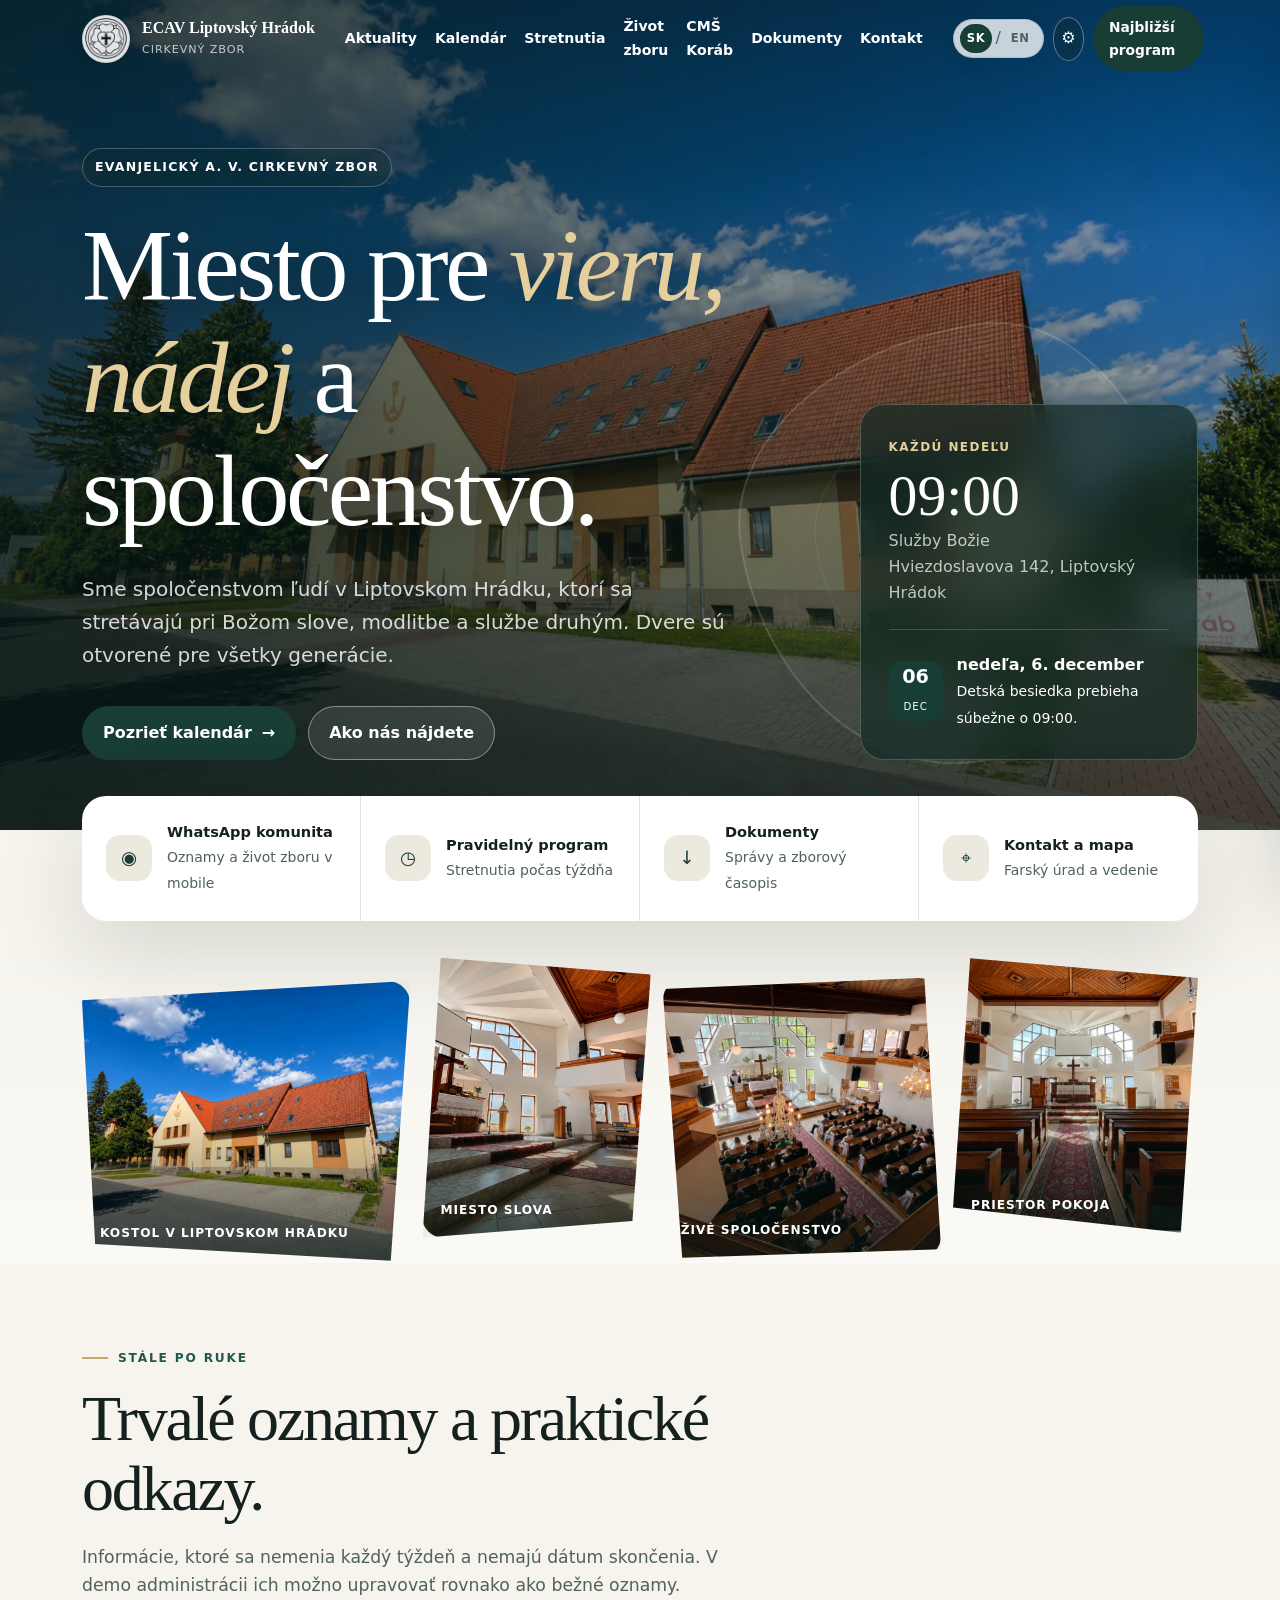
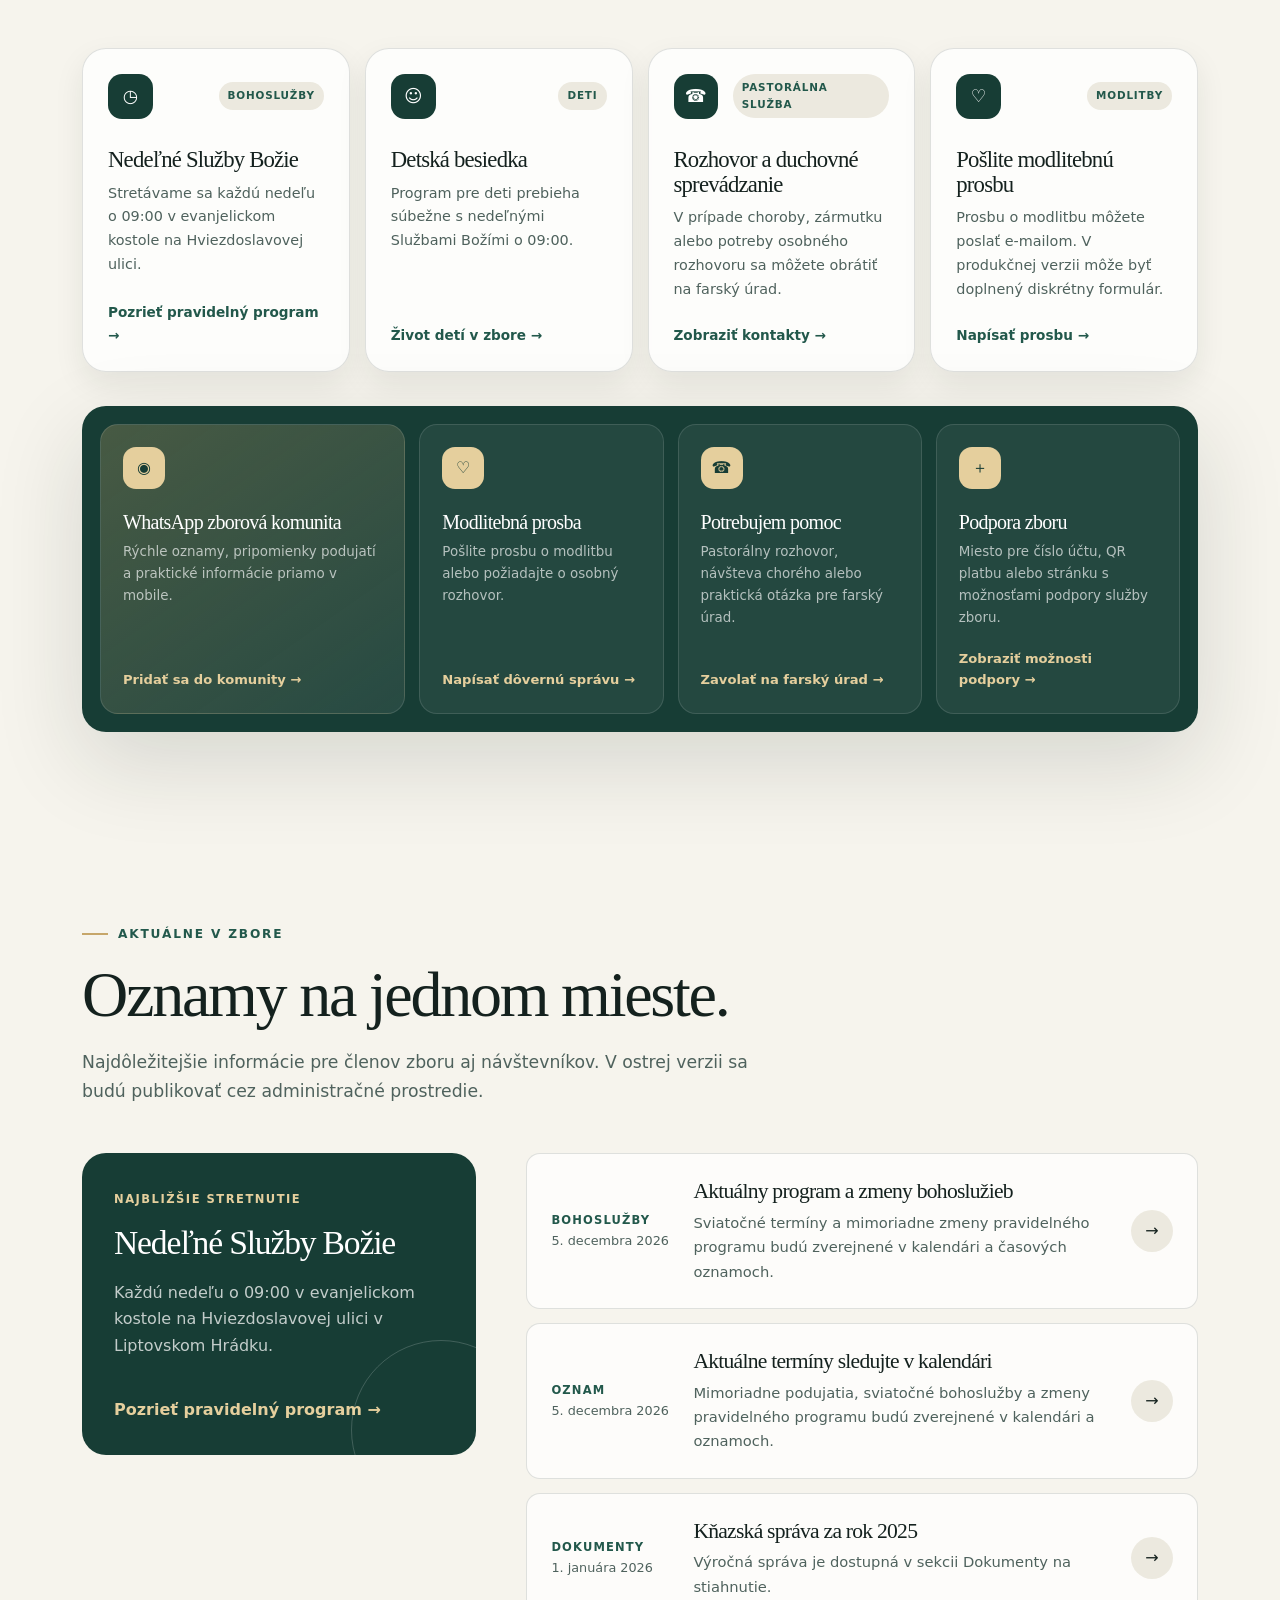
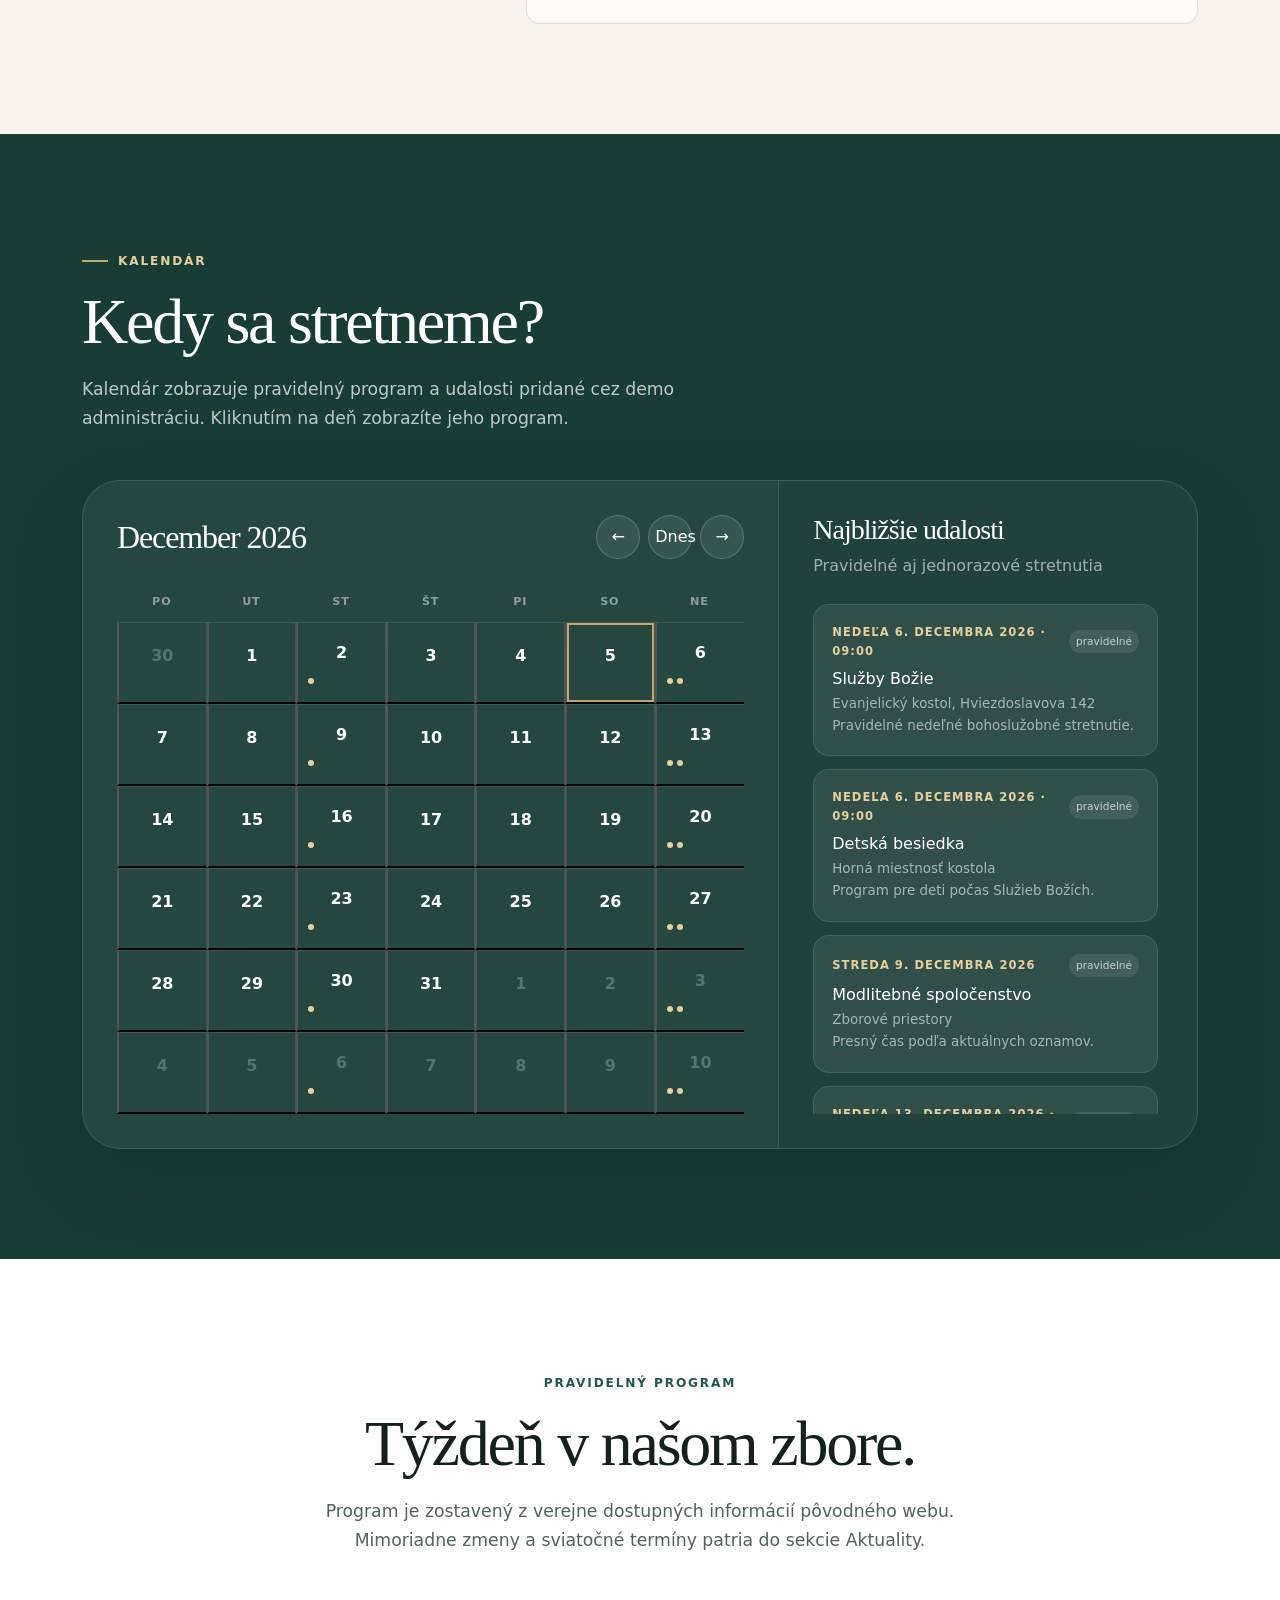
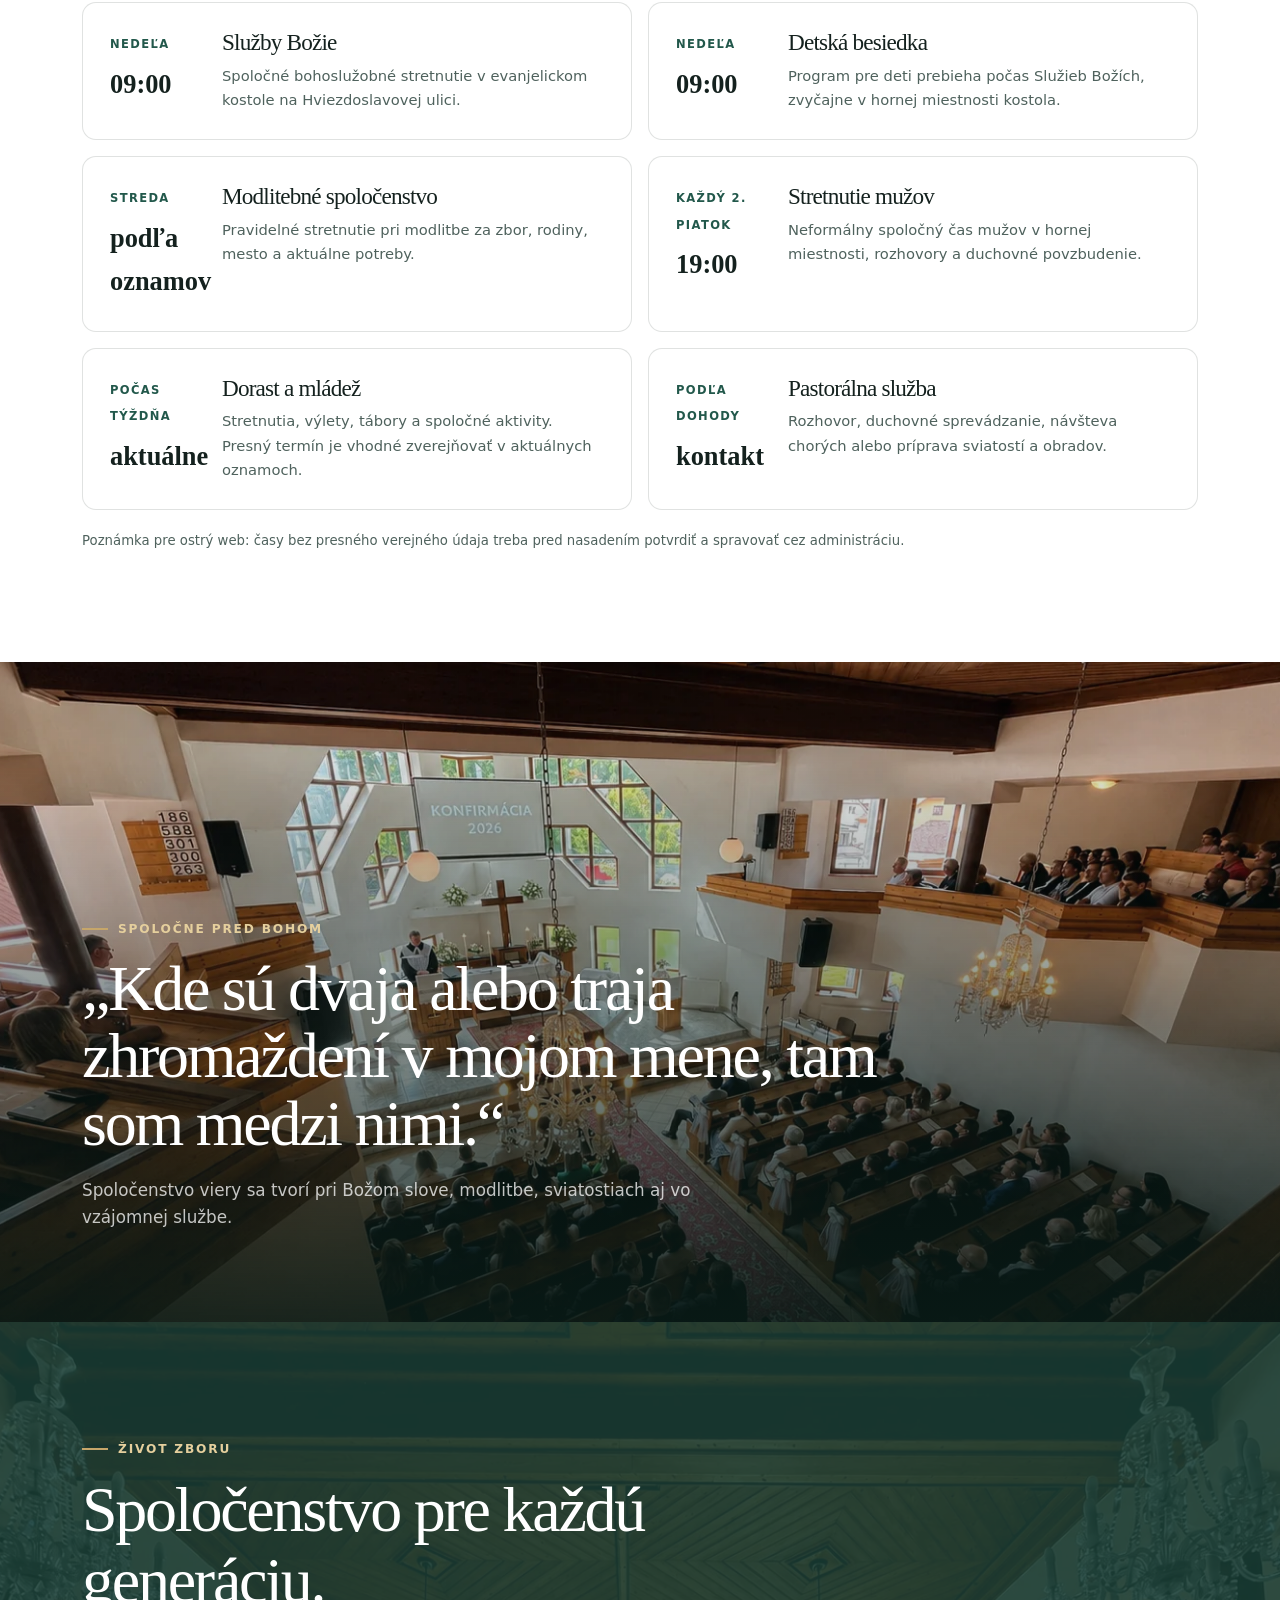
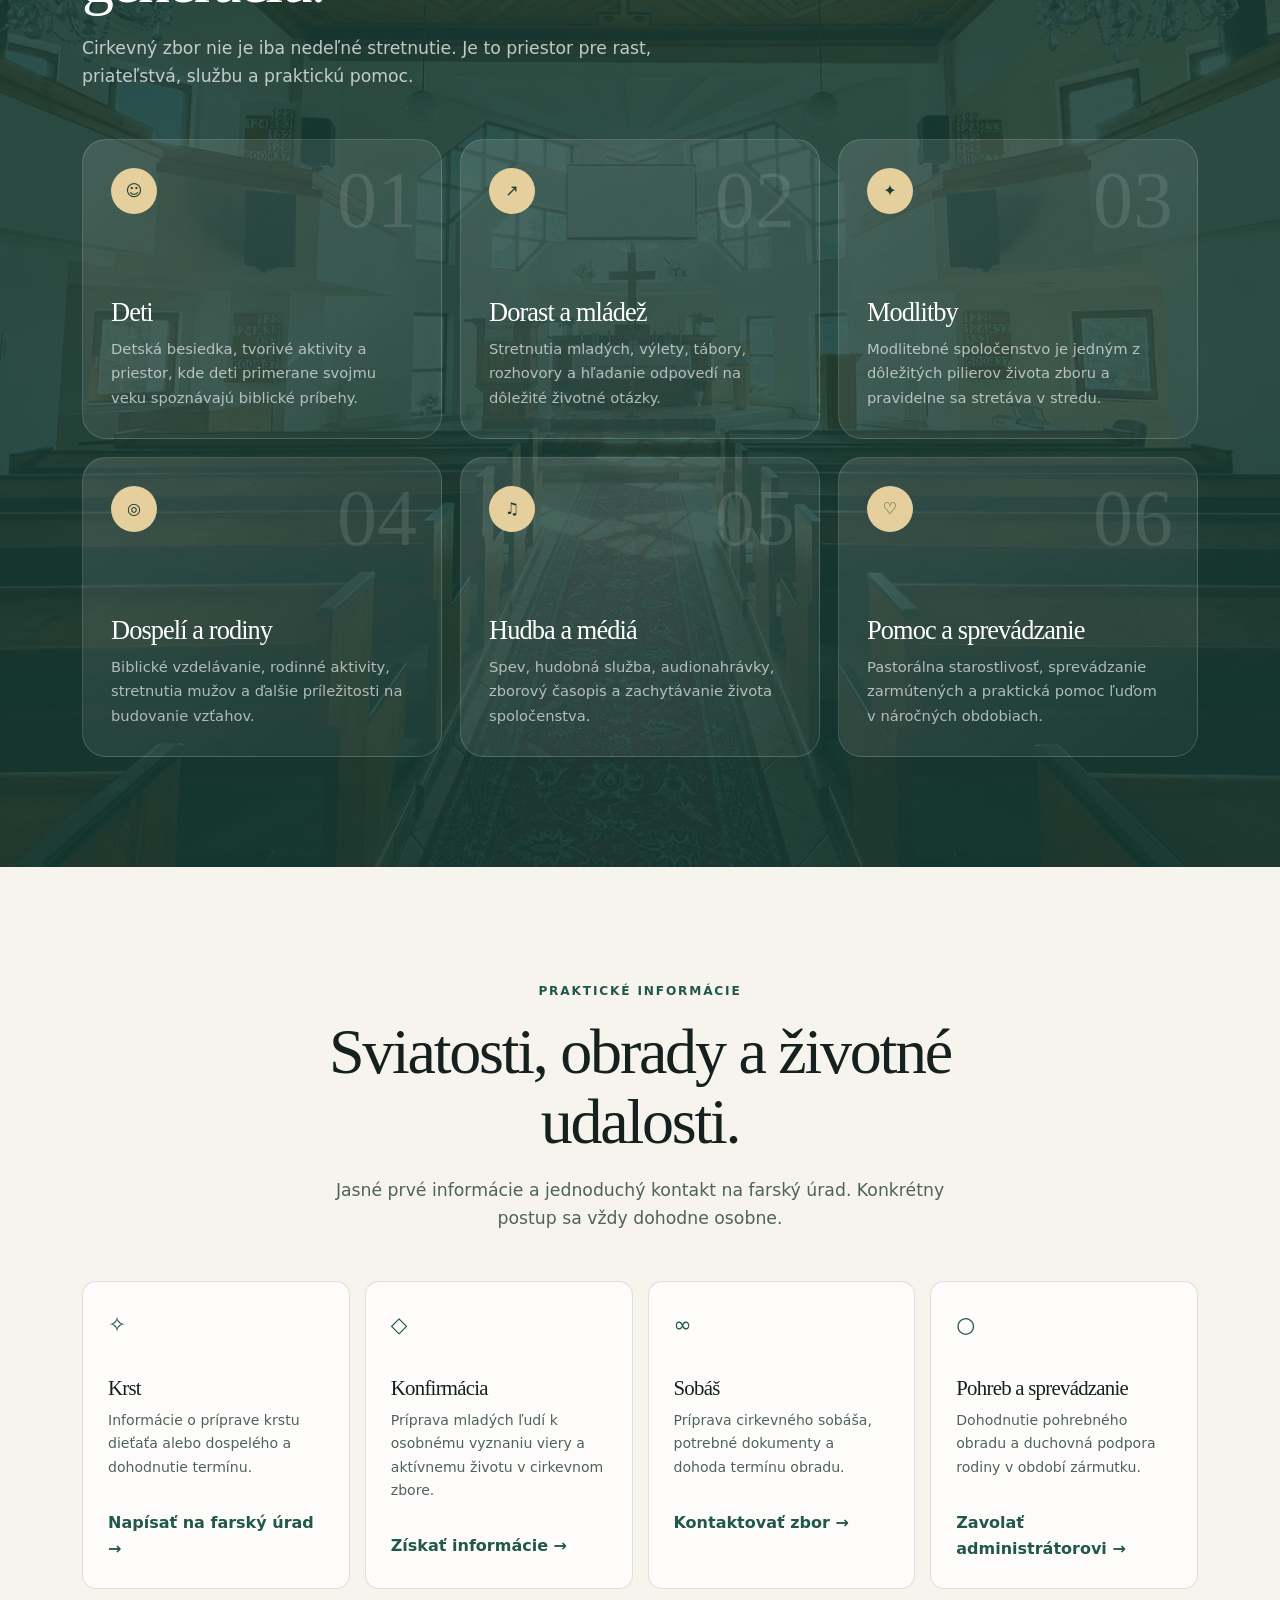
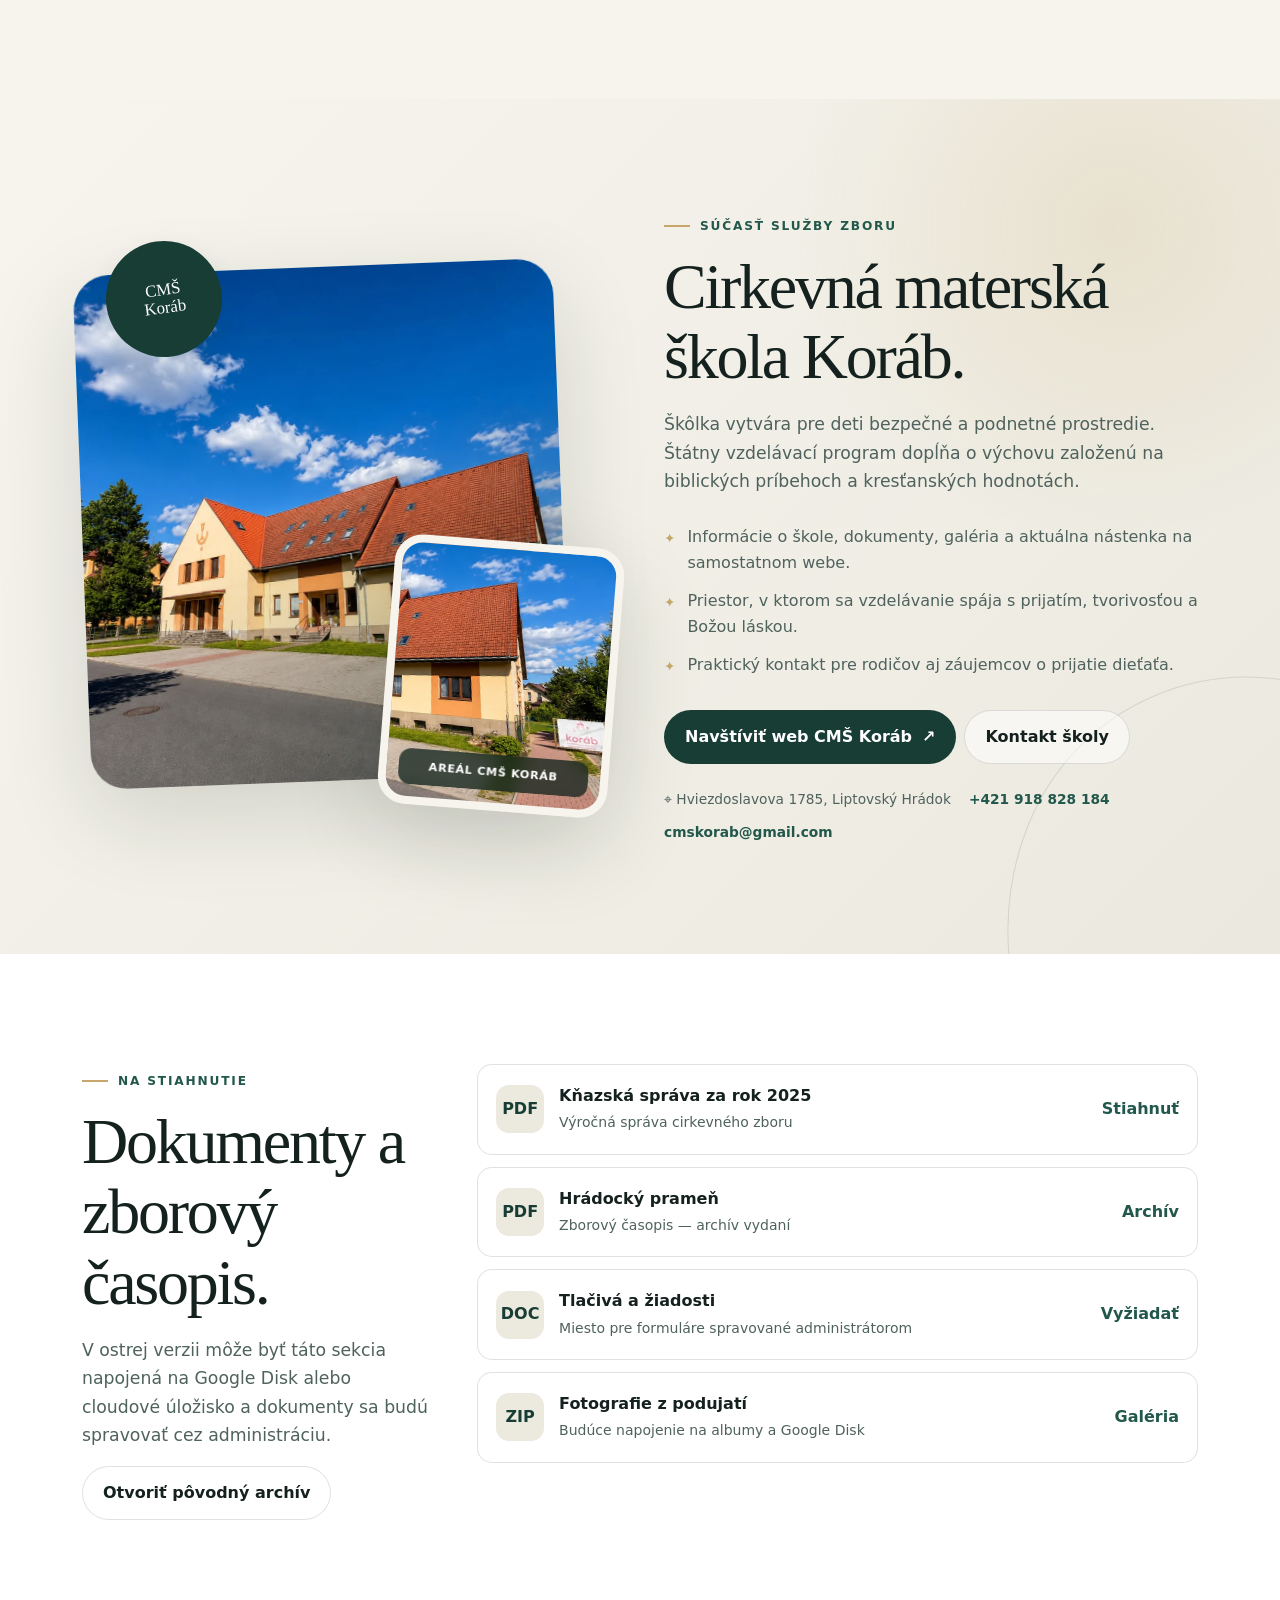
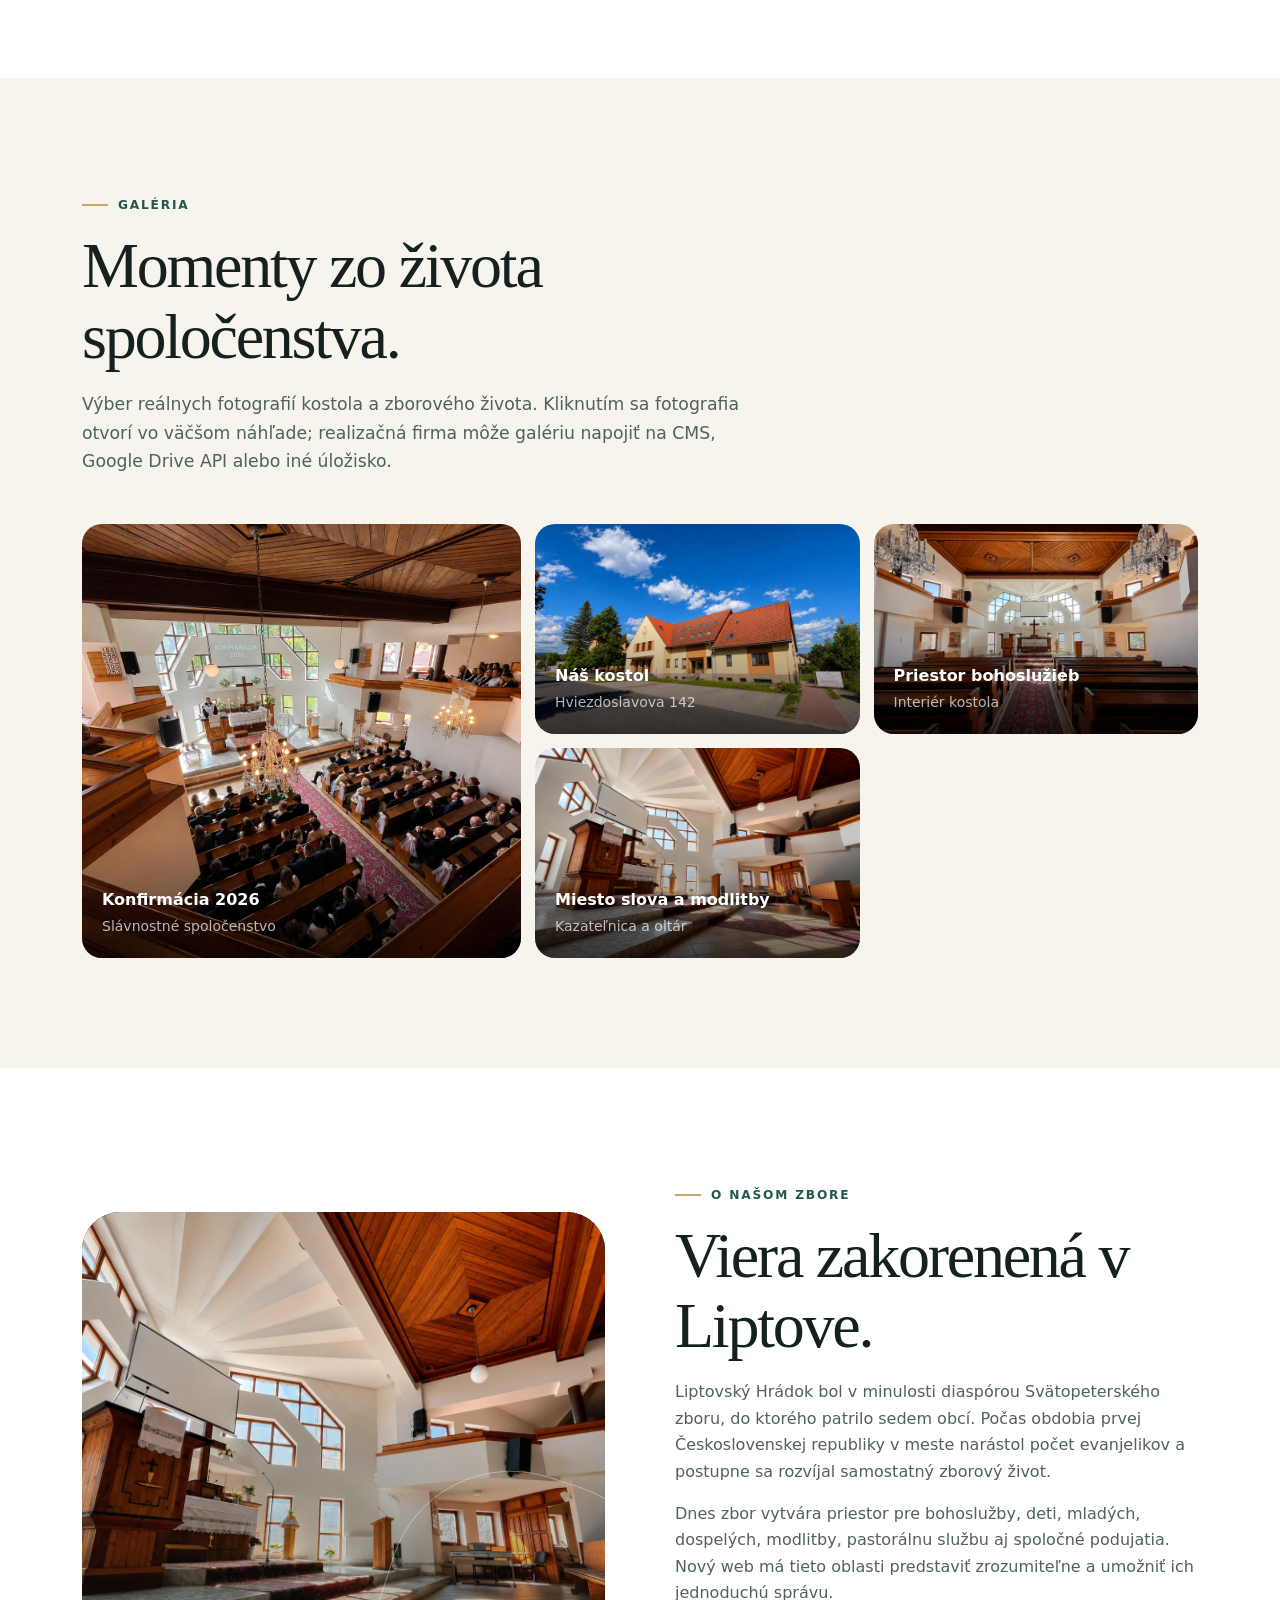
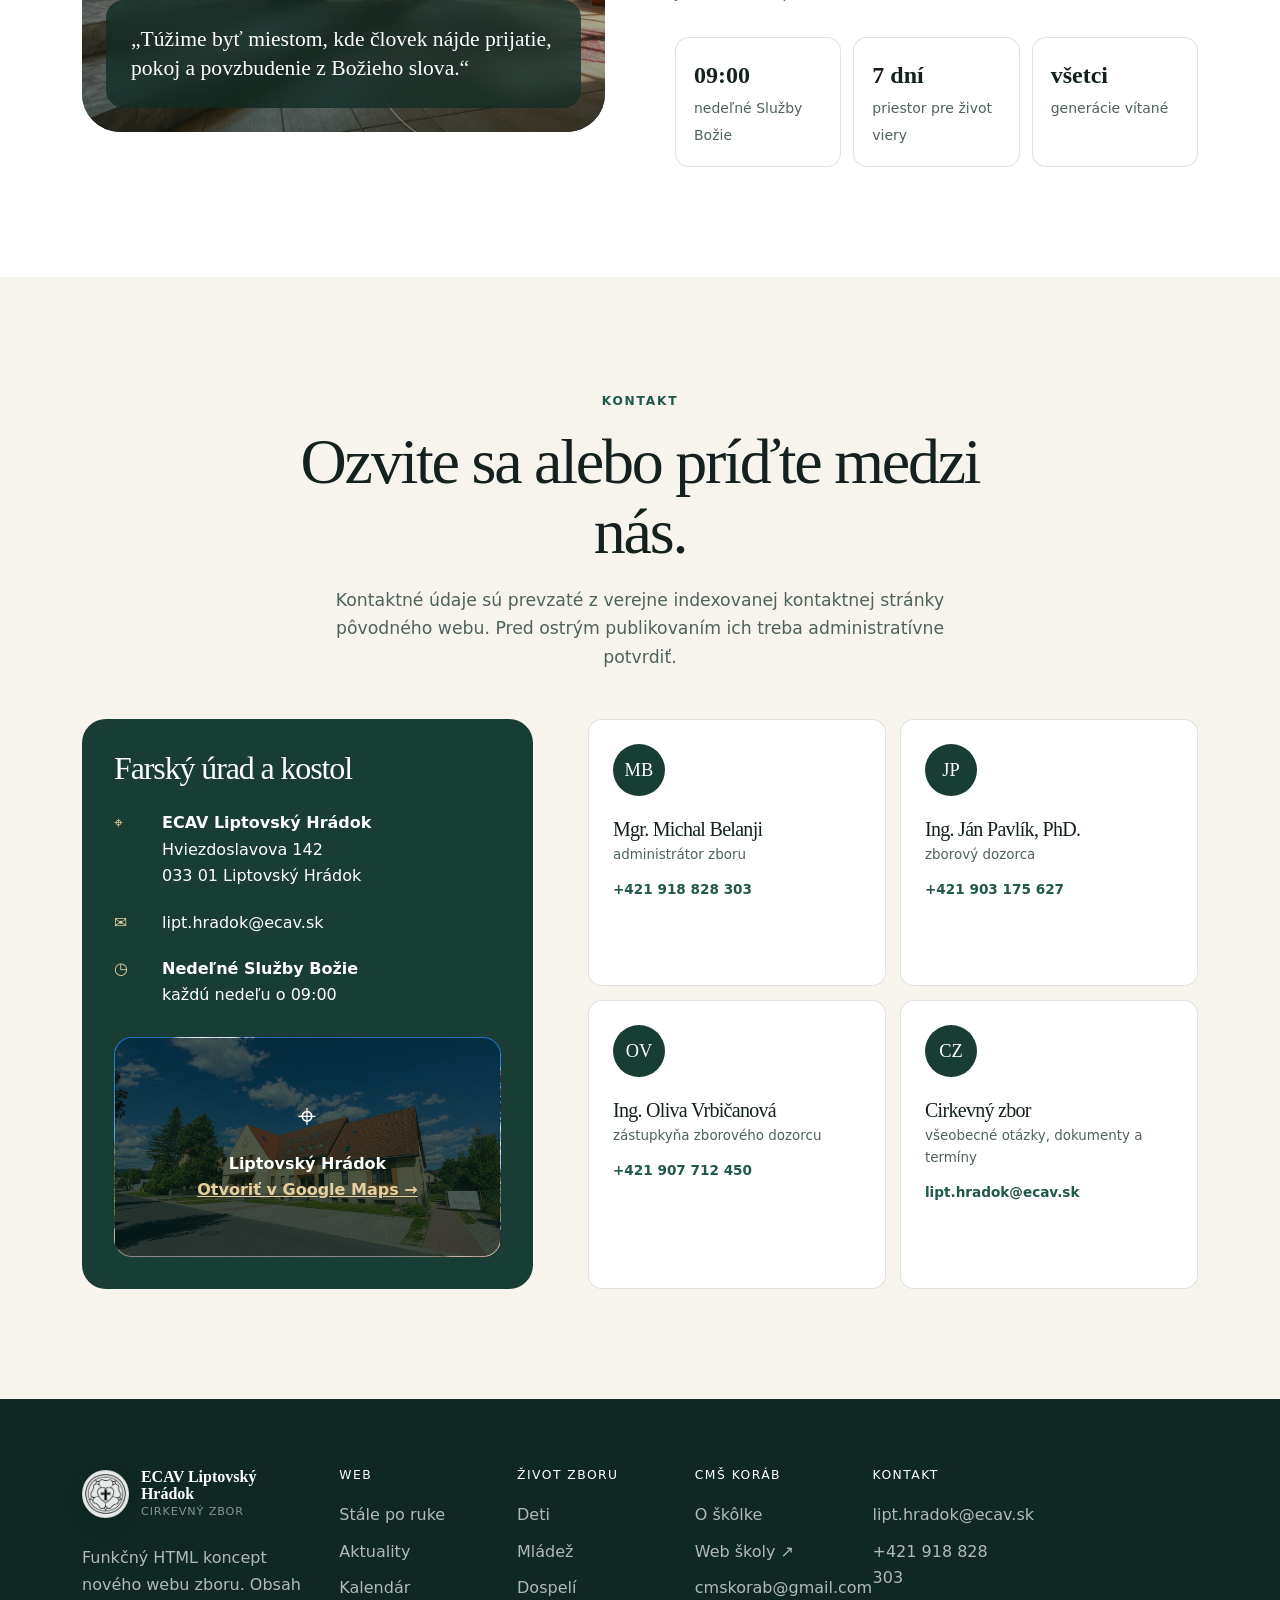
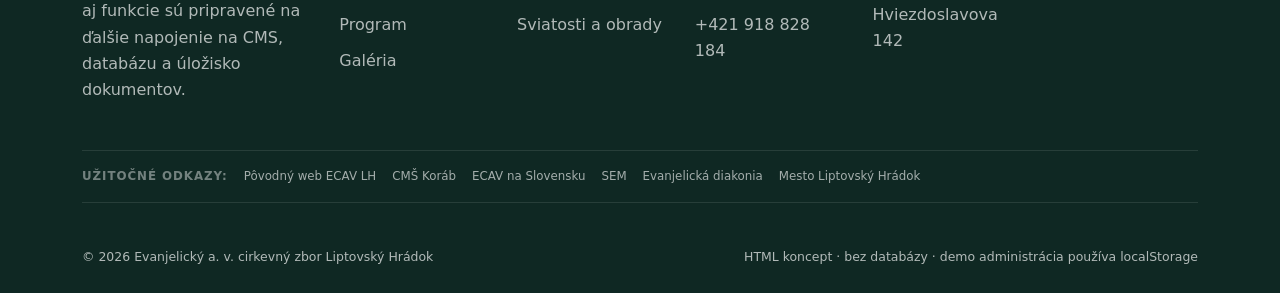
==== commit 119ea05e: "Rename index(14).html to index.html" ====
--- a/index.html
+++ b/index.html
@@ -1,16 +1,15 @@
-<!doctype html>
+<!DOCTYPE html>
+
 <html lang="sk">
 <head>
-  <meta charset="utf-8">
-  <meta name="viewport" content="width=device-width, initial-scale=1">
-  <meta name="description" content="Dizajnový a funkčný HTML koncept webu Cirkevného zboru ECAV Liptovský Hrádok.">
-  <meta name="theme-color" content="#173d35">
-  <title>ECAV Liptovský Hrádok | Spoločenstvo viery</title>
-
-  <!-- Bootstrap 5.3.8: grid, responsive navbar/collapse, carousel, modal and utilities -->
-  <link href="https://cdn.jsdelivr.net/npm/bootstrap@5.3.8/dist/css/bootstrap.min.css" rel="stylesheet" integrity="sha384-sRIl4kxILFvY47J16cr9ZwB07vP4J8+LH7qKQnuqkuIAvNWLzeN8tE5YBujZqJLB" crossorigin="anonymous">
-
-  <!--
+<meta charset="utf-8"/>
+<meta content="width=device-width, initial-scale=1" name="viewport"/>
+<meta content="Dizajnový a funkčný HTML koncept webu Cirkevného zboru ECAV Liptovský Hrádok." name="description"/>
+<meta content="#173d35" name="theme-color"/>
+<title>ECAV Liptovský Hrádok | Spoločenstvo viery</title>
+<!-- Bootstrap 5.3.8: grid, responsive navbar/collapse, carousel, modal and utilities -->
+<link crossorigin="anonymous" href="https://cdn.jsdelivr.net/npm/bootstrap@5.3.8/dist/css/bootstrap.min.css" integrity="sha384-sRIl4kxILFvY47J16cr9ZwB07vP4J8+LH7qKQnuqkuIAvNWLzeN8tE5YBujZqJLB" rel="stylesheet"/>
+<!--
     ECAV LIPTOVSKÝ HRÁDOK — FUNKČNÝ HTML KONCEPT
     ------------------------------------------------
     Účel: dizajnový prototyp bez databázy, pripravený na odovzdanie realizačnej firme.
@@ -37,11 +36,11 @@
     7. WhatsApp a podpora zboru používajú centrálne odkazy v objekte SITE_CONFIG na konci súboru.
     8. Fotografie sú lokálne súbory vhodné pre GitHub Pages; neskôr ich možno nahradiť URL z CMS alebo Google Apps Script API.
     9. Sekcia CMŠ Koráb odkazuje na samostatný web školy a používa verejne uvedené kontaktné údaje.
-   10. Externé odkazy sú sústredené v sekcii Užitočné weby a v pätičke.
+   10. Externé odkazy sú zobrazené kompaktne v spodnej časti pätičky.
    11. Pohyb fotografií rešpektuje prefers-reduced-motion a neovplyvňuje obsah ani ovládanie stránky.
+   12. Prepínač SK/EN používa klientský preklad statického rozhrania; budúci CMS má mať samostatné slovenské a anglické obsahové polia.
   -->
-
-  <style>
+<style>
 
 
     /* Critical fallback for the first render if the Bootstrap CDN is temporarily unavailable. */
@@ -608,7 +607,7 @@
        8. FOOTER
        ========================================================= */
     .site-footer { padding: 70px 0 25px; color: rgba(255,255,255,.68); background: #0f2823; }
-    .footer-grid { display: grid; grid-template-columns: 1.2fr .7fr .7fr .9fr; gap: 45px; }
+    .footer-grid { display: grid; grid-template-columns: 1.2fr repeat(4, minmax(0, .8fr)); gap: 45px; }
     .footer-brand .brand { color: #fff; }
     .footer-brand .brand-copy small { color: rgba(255,255,255,.5); }
     .footer-brand p { max-width: 340px; margin-top: 22px; }
@@ -990,42 +989,6 @@
     }
     .korab-contact a { color: var(--forest-2); font-weight: 800; text-decoration: none; }
 
-    .useful-links-section {
-      color: #fff;
-      background:
-        linear-gradient(90deg, rgba(8,28,23,.96), rgba(8,28,23,.78)),
-        url("assets/images/kostol-interier-lod.webp") center 48% / cover fixed;
-    }
-    .useful-links-section .section-lead { color: rgba(255,255,255,.7); }
-    .useful-links-section .eyebrow { color: var(--gold-2); }
-    .external-link-card {
-      min-height: 170px;
-      display: flex;
-      flex-direction: column;
-      position: relative;
-      padding: 22px;
-      border: 1px solid rgba(255,255,255,.15);
-      border-radius: 20px;
-      color: #fff;
-      background: rgba(255,255,255,.08);
-      text-decoration: none;
-      backdrop-filter: blur(12px);
-      overflow: hidden;
-      transition: transform .25s var(--ease), background .25s ease, border-color .25s ease;
-    }
-    .external-link-card::after {
-      content: "↗";
-      position: absolute;
-      right: 18px;
-      top: 15px;
-      color: var(--gold-2);
-      font-size: 1.15rem;
-    }
-    .external-link-card:hover { color: #fff; background: rgba(255,255,255,.14); border-color: rgba(229,207,157,.55); transform: translateY(-4px); }
-    .external-link-card span { color: var(--gold-2); font-size: .7rem; font-weight: 850; letter-spacing: .1em; text-transform: uppercase; }
-    .external-link-card strong { display: block; margin: auto 0 7px; font-family: Georgia, serif; font-size: 1.25rem; }
-    .external-link-card small { color: rgba(255,255,255,.62); }
-
     .footer-grid { grid-template-columns: 1.2fr repeat(5, minmax(0, .78fr)); gap: 30px; }
 
     /* =========================================================
@@ -1109,7 +1072,6 @@
       .photo-ribbon { grid-template-columns: repeat(2, 1fr); min-height: 480px; transform: rotate(-.5deg); }
       .photo-slice img { min-height: 230px; }
       .korab-visual { min-height: 520px; margin-bottom: 20px; }
-      .useful-links-section { background-attachment: scroll; }
       .footer-grid { grid-template-columns: repeat(2, minmax(0, 1fr)); }
       .footer-brand { grid-column: 1 / -1; }
     }
@@ -1133,518 +1095,545 @@
       .hero-carousel .carousel-item.active .hero-media { animation: none !important; }
       [data-photo-parallax] { --photo-shift: 0px !important; }
     }
+  
+
+    /* =========================================================
+       9C. LUTHER ROSE, LANGUAGE SWITCH + COMPACT FOOTER LINKS
+       ========================================================= */
+    .brand-mark.brand-mark--luther {
+      width: 48px;
+      height: 48px;
+      padding: 3px;
+      border-radius: 50%;
+      color: #000;
+      background: rgba(255,255,255,.9);
+      box-shadow: 0 8px 24px rgba(0,0,0,.12), inset 0 0 0 1px rgba(0,0,0,.08);
+      overflow: hidden;
+    }
+    .brand-logo-image { width: 100%; height: 100%; object-fit: contain; filter: contrast(1.08); }
+    .site-header:not(.is-scrolled):not(.menu-open) .brand-mark.brand-mark--luther {
+      background: rgba(255,255,255,.88);
+      backdrop-filter: blur(12px);
+    }
+    .language-switch {
+      display: inline-flex;
+      align-items: center;
+      gap: 3px;
+      min-height: 38px;
+      padding: 4px 6px;
+      border: 1px solid var(--line);
+      border-radius: 999px;
+      color: var(--ink-soft);
+      background: rgba(255,255,255,.78);
+      box-shadow: 0 6px 20px rgba(20,33,30,.06);
+      backdrop-filter: blur(12px);
+    }
+    .language-button {
+      min-width: 32px;
+      height: 29px;
+      padding: 0 7px;
+      border: 0;
+      border-radius: 999px;
+      color: inherit;
+      background: transparent;
+      font-size: .72rem;
+      font-weight: 850;
+      letter-spacing: .06em;
+      cursor: pointer;
+      transition: color .2s ease, background .2s ease, transform .2s ease;
+    }
+    .language-button:hover { transform: translateY(-1px); }
+    .language-button.is-active { color: #fff; background: var(--forest); }
+    .footer-external-links {
+      display: flex;
+      flex-wrap: wrap;
+      align-items: center;
+      gap: 8px 16px;
+      margin-top: 46px;
+      padding: 16px 0;
+      border-top: 1px solid rgba(255,255,255,.1);
+      border-bottom: 1px solid rgba(255,255,255,.1);
+      font-size: .74rem;
+    }
+    .footer-external-label { color: rgba(255,255,255,.42); font-weight: 800; letter-spacing: .08em; text-transform: uppercase; }
+    .footer-external-links a { color: rgba(255,255,255,.62); text-decoration: none; transition: color .2s ease; }
+    .footer-external-links a:hover { color: var(--gold-2); }
+    .footer-bottom { margin-top: 20px; border-top: 0; }
+    @media (max-width: 1200px) {
+      .header-actions { gap: 6px; }
+      .language-switch { padding-inline: 4px; }
+    }
+    @media (max-width: 560px) {
+      .brand-mark.brand-mark--luther { width: 42px; height: 42px; }
+      .language-switch { min-height: 35px; }
+      .language-button { min-width: 29px; padding-inline: 5px; }
+      .footer-external-links { align-items: flex-start; flex-direction: column; gap: 8px; }
+    }
+
   </style>
 </head>
 <body class="bootstrap-concept">
-  <a href="#main" style="position:absolute;left:-9999px;top:10px;z-index:9999;padding:10px;background:#fff;">Preskočiť na obsah</a>
-
-  <header class="site-header navbar navbar-expand-lg p-0" id="siteHeader">
-    <div class="container header-inner">
-      <a class="brand navbar-brand m-0" href="#domov" aria-label="ECAV Liptovský Hrádok — domov">
-        <span class="brand-mark" aria-hidden="true">✦</span>
-        <span class="brand-copy">
-          <strong>ECAV Liptovský Hrádok</strong>
-          <small>Cirkevný zbor</small>
-        </span>
-      </a>
-
-      <nav class="main-nav collapse navbar-collapse" id="mainNav" aria-label="Hlavná navigácia">
-        <ul class="navbar-nav align-items-lg-center">
-          <li class="nav-item"><a class="nav-link" href="#aktuality">Aktuality</a></li>
-          <li class="nav-item"><a class="nav-link" href="#kalendar">Kalendár</a></li>
-          <li class="nav-item"><a class="nav-link" href="#program">Stretnutia</a></li>
-          <li class="nav-item"><a class="nav-link" href="#zivot-zboru">Život zboru</a></li>
-          <li class="nav-item"><a class="nav-link" href="#korab">CMŠ Koráb</a></li>
-          <li class="nav-item"><a class="nav-link" href="#dokumenty">Dokumenty</a></li>
-          <li class="nav-item"><a class="nav-link" href="#kontakt">Kontakt</a></li>
-        </ul>
-      </nav>
-
-      <div class="header-actions">
-        <button class="icon-button" id="adminOpenButton" type="button" aria-label="Otvoriť demo administráciu" title="Demo administrácia">⚙</button>
-        <a class="button button--small d-none d-xl-inline-flex" href="#program">Najbližší program</a>
-        <button class="icon-button menu-toggle navbar-toggler" id="menuToggle" type="button" data-bs-toggle="collapse" data-bs-target="#mainNav" aria-expanded="false" aria-controls="mainNav" aria-label="Otvoriť menu"><span aria-hidden="true">☰</span></button>
-      </div>
-    </div>
-  </header>
-
-  <main id="main">
-    <section class="hero" id="domov" data-theme="default">
-      <div id="heroCarousel" class="carousel slide carousel-fade hero-carousel" data-bs-ride="carousel" data-bs-interval="6500" data-bs-pause="false" aria-hidden="true">
-        <div class="carousel-indicators">
-          <button type="button" data-bs-target="#heroCarousel" data-bs-slide-to="0" class="active" aria-current="true" aria-label="Exteriér kostola"></button>
-          <button type="button" data-bs-target="#heroCarousel" data-bs-slide-to="1" aria-label="Interiér kostola"></button>
-          <button type="button" data-bs-target="#heroCarousel" data-bs-slide-to="2" aria-label="Konfirmácia"></button>
-          <button type="button" data-bs-target="#heroCarousel" data-bs-slide-to="3" aria-label="Kazateľnica a oltár"></button>
-        </div>
-        <div class="carousel-inner h-100">
-          <div class="carousel-item active h-100"><img class="hero-media" src="assets/images/kostol-exterier.webp" alt="" fetchpriority="high"></div>
-          <div class="carousel-item h-100"><img class="hero-media" src="assets/images/kostol-interier-lod.webp" alt="" loading="eager"></div>
-          <div class="carousel-item h-100"><img class="hero-media" src="assets/images/konfirmacia-2026.webp" alt="" loading="lazy"></div>
-          <div class="carousel-item h-100"><img class="hero-media" src="assets/images/kostol-interier-kazatelnica.webp" alt="" loading="lazy"></div>
-        </div>
-        <button class="carousel-control-prev hero-carousel-control" type="button" data-bs-target="#heroCarousel" data-bs-slide="prev" tabindex="-1"><span class="carousel-control-prev-icon" aria-hidden="true"></span><span class="visually-hidden">Predchádzajúca fotografia</span></button>
-        <button class="carousel-control-next hero-carousel-control" type="button" data-bs-target="#heroCarousel" data-bs-slide="next" tabindex="-1"><span class="carousel-control-next-icon" aria-hidden="true"></span><span class="visually-hidden">Nasledujúca fotografia</span></button>
-      </div>
-      <div class="hero-shape" aria-hidden="true"></div>
-      <div class="container hero-grid position-relative">
-        <div class="hero-copy">
-          <div class="hero-kicker reveal">Evanjelický a. v. cirkevný zbor</div>
-          <h1 class="hero-title reveal">Miesto pre <em>vieru, nádej</em> a spoločenstvo.</h1>
-          <p class="hero-text reveal">Sme spoločenstvom ľudí v Liptovskom Hrádku, ktorí sa stretávajú pri Božom slove, modlitbe a službe druhým. Dvere sú otvorené pre všetky generácie.</p>
-          <div class="hero-actions reveal">
-            <a class="button" href="#kalendar">Pozrieť kalendár <span aria-hidden="true">→</span></a>
-            <a class="button button--ghost" href="#kontakt">Ako nás nájdete</a>
-          </div>
-        </div>
-
-        <aside class="service-card reveal" aria-label="Najbližšie pravidelné služby Božie">
-          <span class="service-card__label">Každú nedeľu</span>
-          <div class="service-card__time">09:00</div>
-          <p class="service-card__meta">Služby Božie<br>Hviezdoslavova 142, Liptovský Hrádok</p>
-          <div class="service-card__divider"></div>
-          <div class="service-card__next">
-            <div class="date-badge"><strong id="nextSundayDay">—</strong><span id="nextSundayMonth">—</span></div>
-            <div>
-              <strong id="nextSundayLabel">Najbližšia nedeľa</strong>
-              <small>Detská besiedka prebieha súbežne o 09:00.</small>
-            </div>
-          </div>
-        </aside>
-      </div>
-    </section>
-
-    <div class="quick-links container" aria-label="Rýchle odkazy">
-      <div class="quick-grid reveal">
-        <button class="quick-link" type="button" data-config-action="whatsapp"><span class="quick-icon">◉</span><span><strong>WhatsApp komunita</strong><small>Oznamy a život zboru v mobile</small></span></button>
-        <a class="quick-link" href="#program"><span class="quick-icon">◷</span><span><strong>Pravidelný program</strong><small>Stretnutia počas týždňa</small></span></a>
-        <a class="quick-link" href="#dokumenty"><span class="quick-icon">↓</span><span><strong>Dokumenty</strong><small>Správy a zborový časopis</small></span></a>
-        <a class="quick-link" href="#kontakt"><span class="quick-icon">⌖</span><span><strong>Kontakt a mapa</strong><small>Farský úrad a vedenie</small></span></a>
-      </div>
-    </div>
-
-    <aside class="photo-ribbon-wrap" aria-label="Fotografie kostola a života zboru">
-      <div class="container photo-ribbon reveal">
-        <figure class="photo-slice"><img src="assets/images/kostol-exterier.webp" alt="Budova evanjelického kostola v Liptovskom Hrádku" data-photo-parallax data-parallax-strength="18" loading="eager"><figcaption>Kostol v Liptovskom Hrádku</figcaption></figure>
-        <figure class="photo-slice"><img src="assets/images/kostol-interier-kazatelnica.webp" alt="Kazateľnica a oltár v interiéri kostola" data-photo-parallax data-parallax-strength="28" loading="lazy"><figcaption>Miesto slova</figcaption></figure>
-        <figure class="photo-slice"><img src="assets/images/konfirmacia-2026.webp" alt="Konfirmačná slávnosť v kostole" data-photo-parallax data-parallax-strength="22" loading="lazy"><figcaption>Živé spoločenstvo</figcaption></figure>
-        <figure class="photo-slice"><img src="assets/images/kostol-interier-lod.webp" alt="Pohľad cez loď kostola k oltáru" data-photo-parallax data-parallax-strength="32" loading="lazy"><figcaption>Priestor pokoja</figcaption></figure>
-      </div>
-    </aside>
-
-    <section class="section section--compact permanent-section" id="stale-oznamy">
-      <div class="container">
-        <div class="section-heading">
-          <span class="eyebrow">Stále po ruke</span>
-          <h2 class="section-title">Trvalé oznamy a praktické odkazy.</h2>
-          <p class="section-lead">Informácie, ktoré sa nemenia každý týždeň a nemajú dátum skončenia. V demo administrácii ich možno upravovať rovnako ako bežné oznamy.</p>
-        </div>
-
-        <div class="permanent-grid" id="permanentNoticeGrid" aria-live="polite"></div>
-
-        <div class="community-tools reveal" id="komunita">
-          <article class="community-tool community-tool--primary">
-            <span class="community-tool__icon" aria-hidden="true">◉</span>
-            <h3>WhatsApp zborová komunita</h3>
-            <p>Rýchle oznamy, pripomienky podujatí a praktické informácie priamo v mobile.</p>
-            <button type="button" data-config-action="whatsapp">Pridať sa do komunity →</button>
-          </article>
-          <article class="community-tool">
-            <span class="community-tool__icon" aria-hidden="true">♡</span>
-            <h3>Modlitebná prosba</h3>
-            <p>Pošlite prosbu o modlitbu alebo požiadajte o osobný rozhovor.</p>
-            <a href="mailto:lipt.hradok@ecav.sk?subject=Modlitebná%20prosba">Napísať dôvernú správu →</a>
-          </article>
-          <article class="community-tool">
-            <span class="community-tool__icon" aria-hidden="true">☎</span>
-            <h3>Potrebujem pomoc</h3>
-            <p>Pastorálny rozhovor, návšteva chorého alebo praktická otázka pre farský úrad.</p>
-            <a href="tel:+421918828303">Zavolať na farský úrad →</a>
-          </article>
-          <article class="community-tool">
-            <span class="community-tool__icon" aria-hidden="true">＋</span>
-            <h3>Podpora zboru</h3>
-            <p>Miesto pre číslo účtu, QR platbu alebo stránku s možnosťami podpory služby zboru.</p>
-            <button type="button" data-config-action="giving">Zobraziť možnosti podpory →</button>
-          </article>
-        </div>
-      </div>
-    </section>
-
-    <section class="section" id="aktuality">
-      <div class="container">
-        <div class="section-heading">
-          <span class="eyebrow">Aktuálne v zbore</span>
-          <h2 class="section-title">Oznamy na jednom mieste.</h2>
-          <p class="section-lead">Najdôležitejšie informácie pre členov zboru aj návštevníkov. V ostrej verzii sa budú publikovať cez administračné prostredie.</p>
-        </div>
-
-        <div class="announcements-layout">
-          <article class="featured-note reveal" id="featuredAnnouncement">
-            <span class="featured-note__tag">Najbližšie stretnutie</span>
-            <h3>Nedeľné Služby Božie</h3>
-            <p>Každú nedeľu o 09:00 v evanjelickom kostole na Hviezdoslavovej ulici v Liptovskom Hrádku.</p>
-            <a href="#program">Pozrieť pravidelný program →</a>
-          </article>
-          <div class="announcement-list" id="announcementList" aria-live="polite"></div>
-        </div>
-      </div>
-    </section>
-
-    <section class="section section--forest" id="kalendar">
-      <div class="container">
-        <div class="section-heading">
-          <span class="eyebrow">Kalendár</span>
-          <h2 class="section-title">Kedy sa stretneme?</h2>
-          <p class="section-lead">Kalendár zobrazuje pravidelný program a udalosti pridané cez demo administráciu. Kliknutím na deň zobrazíte jeho program.</p>
-        </div>
-
-        <div class="calendar-shell reveal">
-          <div class="calendar-main">
-            <div class="calendar-toolbar">
-              <h3 class="calendar-title" id="calendarTitle">Kalendár</h3>
-              <div class="calendar-controls">
-                <button class="icon-button" id="calendarPrev" type="button" aria-label="Predchádzajúci mesiac">←</button>
-                <button class="icon-button" id="calendarToday" type="button">Dnes</button>
-                <button class="icon-button" id="calendarNext" type="button" aria-label="Nasledujúci mesiac">→</button>
-              </div>
-            </div>
-            <div class="calendar-weekdays" aria-hidden="true"><span>Po</span><span>Ut</span><span>St</span><span>Št</span><span>Pi</span><span>So</span><span>Ne</span></div>
-            <div class="calendar-grid" id="calendarGrid"></div>
-          </div>
-          <aside class="events-panel">
-            <h3 id="eventPanelTitle">Najbližšie udalosti</h3>
-            <p class="events-panel__subtitle" id="eventPanelSubtitle">Pravidelné aj jednorazové stretnutia</p>
-            <div class="event-feed" id="eventFeed"></div>
-          </aside>
-        </div>
-      </div>
-    </section>
-
-    <section class="section section--white" id="program">
-      <div class="container">
-        <div class="section-heading section-heading--center">
-          <span class="eyebrow">Pravidelný program</span>
-          <h2 class="section-title">Týždeň v našom zbore.</h2>
-          <p class="section-lead">Program je zostavený z verejne dostupných informácií pôvodného webu. Mimoriadne zmeny a sviatočné termíny patria do sekcie Aktuality.</p>
-        </div>
-
-        <div class="program-grid">
-          <article class="program-item reveal">
-            <div><span class="program-day">Nedeľa</span><strong class="program-time">09:00</strong></div>
-            <div><h3>Služby Božie</h3><p>Spoločné bohoslužobné stretnutie v evanjelickom kostole na Hviezdoslavovej ulici.</p></div>
-          </article>
-          <article class="program-item reveal">
-            <div><span class="program-day">Nedeľa</span><strong class="program-time">09:00</strong></div>
-            <div><h3>Detská besiedka</h3><p>Program pre deti prebieha počas Služieb Božích, zvyčajne v hornej miestnosti kostola.</p></div>
-          </article>
-          <article class="program-item reveal">
-            <div><span class="program-day">Streda</span><strong class="program-time">podľa oznamov</strong></div>
-            <div><h3>Modlitebné spoločenstvo</h3><p>Pravidelné stretnutie pri modlitbe za zbor, rodiny, mesto a aktuálne potreby.</p></div>
-          </article>
-          <article class="program-item reveal">
-            <div><span class="program-day">Každý 2. piatok</span><strong class="program-time">19:00</strong></div>
-            <div><h3>Stretnutie mužov</h3><p>Neformálny spoločný čas mužov v hornej miestnosti, rozhovory a duchovné povzbudenie.</p></div>
-          </article>
-          <article class="program-item reveal">
-            <div><span class="program-day">Počas týždňa</span><strong class="program-time">aktuálne</strong></div>
-            <div><h3>Dorast a mládež</h3><p>Stretnutia, výlety, tábory a spoločné aktivity. Presný termín je vhodné zverejňovať v aktuálnych oznamoch.</p></div>
-          </article>
-          <article class="program-item reveal">
-            <div><span class="program-day">Podľa dohody</span><strong class="program-time">kontakt</strong></div>
-            <div><h3>Pastorálna služba</h3><p>Rozhovor, duchovné sprevádzanie, návšteva chorých alebo príprava sviatostí a obradov.</p></div>
-          </article>
-        </div>
-        <p class="program-note">Poznámka pre ostrý web: časy bez presného verejného údaja treba pred nasadením potvrdiť a spravovať cez administráciu.</p>
-      </div>
-    </section>
-
-    <section class="photo-story" aria-label="Život zboru v obraze">
-      <img src="assets/images/konfirmacia-2026.webp" alt="Slávnostná konfirmácia v evanjelickom kostole v Liptovskom Hrádku" data-photo-parallax data-parallax-strength="46" loading="lazy">
-      <div class="photo-story__overlay"></div>
-      <div class="container photo-story__content">
-        <span class="eyebrow">Spoločne pred Bohom</span>
-        <blockquote>„Kde sú dvaja alebo traja zhromaždení v mojom mene, tam som medzi nimi.“</blockquote>
-        <p>Spoločenstvo viery sa tvorí pri Božom slove, modlitbe, sviatostiach aj vo vzájomnej službe.</p>
-      </div>
-    </section>
-
-    <section class="section section--forest" id="zivot-zboru">
-      <div class="container">
-        <div class="section-heading">
-          <span class="eyebrow">Život zboru</span>
-          <h2 class="section-title">Spoločenstvo pre každú generáciu.</h2>
-          <p class="section-lead">Cirkevný zbor nie je iba nedeľné stretnutie. Je to priestor pre rast, priateľstvá, službu a praktickú pomoc.</p>
-        </div>
-        <div class="life-grid">
-          <article class="life-card reveal" data-number="01"><span class="life-card__icon">☺</span><h3>Deti</h3><p>Detská besiedka, tvorivé aktivity a priestor, kde deti primerane svojmu veku spoznávajú biblické príbehy.</p></article>
-          <article class="life-card reveal" data-number="02"><span class="life-card__icon">↗</span><h3>Dorast a mládež</h3><p>Stretnutia mladých, výlety, tábory, rozhovory a hľadanie odpovedí na dôležité životné otázky.</p></article>
-          <article class="life-card reveal" data-number="03"><span class="life-card__icon">✦</span><h3>Modlitby</h3><p>Modlitebné spoločenstvo je jedným z dôležitých pilierov života zboru a pravidelne sa stretáva v stredu.</p></article>
-          <article class="life-card reveal" data-number="04"><span class="life-card__icon">◎</span><h3>Dospelí a rodiny</h3><p>Biblické vzdelávanie, rodinné aktivity, stretnutia mužov a ďalšie príležitosti na budovanie vzťahov.</p></article>
-          <article class="life-card reveal" data-number="05"><span class="life-card__icon">♫</span><h3>Hudba a médiá</h3><p>Spev, hudobná služba, audionahrávky, zborový časopis a zachytávanie života spoločenstva.</p></article>
-          <article class="life-card reveal" data-number="06"><span class="life-card__icon">♡</span><h3>Pomoc a sprevádzanie</h3><p>Pastorálna starostlivosť, sprevádzanie zarmútených a praktická pomoc ľuďom v náročných obdobiach.</p></article>
-        </div>
-      </div>
-    </section>
-
-    <section class="section" id="prakticke">
-      <div class="container">
-        <div class="section-heading section-heading--center">
-          <span class="eyebrow">Praktické informácie</span>
-          <h2 class="section-title">Sviatosti, obrady a životné udalosti.</h2>
-          <p class="section-lead">Jasné prvé informácie a jednoduchý kontakt na farský úrad. Konkrétny postup sa vždy dohodne osobne.</p>
-        </div>
-        <div class="practical-grid">
-          <article class="practical-card reveal"><div class="practical-card__icon">✧</div><h3>Krst</h3><p>Informácie o príprave krstu dieťaťa alebo dospelého a dohodnutie termínu.</p><a href="mailto:lipt.hradok@ecav.sk?subject=Otázka%20k%20krstu">Napísať na farský úrad →</a></article>
-          <article class="practical-card reveal"><div class="practical-card__icon">◇</div><h3>Konfirmácia</h3><p>Príprava mladých ľudí k osobnému vyznaniu viery a aktívnemu životu v cirkevnom zbore.</p><a href="mailto:lipt.hradok@ecav.sk?subject=Otázka%20ku%20konfirmácii">Získať informácie →</a></article>
-          <article class="practical-card reveal"><div class="practical-card__icon">∞</div><h3>Sobáš</h3><p>Príprava cirkevného sobáša, potrebné dokumenty a dohoda termínu obradu.</p><a href="mailto:lipt.hradok@ecav.sk?subject=Otázka%20k%20sobášu">Kontaktovať zbor →</a></article>
-          <article class="practical-card reveal"><div class="practical-card__icon">○</div><h3>Pohreb a sprevádzanie</h3><p>Dohodnutie pohrebného obradu a duchovná podpora rodiny v období zármutku.</p><a href="tel:+421918828303">Zavolať administrátorovi →</a></article>
-        </div>
-      </div>
-    </section>
-
-    <section class="section korab-section" id="korab">
-      <div class="container">
-        <div class="row g-5 align-items-center">
-          <div class="col-lg-6">
-            <div class="korab-visual reveal" aria-label="Budova cirkevného zboru a areál CMŠ Koráb">
-              <div class="korab-photo-main"><img src="assets/images/kostol-exterier.webp" alt="Budova cirkevného zboru pri CMŠ Koráb" data-photo-parallax data-parallax-strength="24" loading="lazy"></div>
-              <div class="korab-photo-crop" aria-hidden="true"></div>
-              <div class="korab-seal">CMŠ<br>Koráb</div>
-            </div>
-          </div>
-          <div class="col-lg-6">
-            <div class="korab-copy reveal">
-              <span class="eyebrow">Súčasť služby zboru</span>
-              <h2 class="section-title">Cirkevná materská škola Koráb.</h2>
-              <p class="section-lead">Škôlka vytvára pre deti bezpečné a podnetné prostredie. Štátny vzdelávací program dopĺňa o výchovu založenú na biblických príbehoch a kresťanských hodnotách.</p>
-              <ul class="korab-points">
-                <li>Informácie o škole, dokumenty, galéria a aktuálna nástenka na samostatnom webe.</li>
-                <li>Priestor, v ktorom sa vzdelávanie spája s prijatím, tvorivosťou a Božou láskou.</li>
-                <li>Praktický kontakt pre rodičov aj záujemcov o prijatie dieťaťa.</li>
-              </ul>
-              <div class="d-flex flex-wrap gap-2">
-                <a class="button" href="https://cms-korab.sk/" target="_blank" rel="noopener noreferrer">Navštíviť web CMŠ Koráb <span aria-hidden="true">↗</span></a>
-                <a class="button button--ghost" href="https://cms-korab.sk/kontakt/" target="_blank" rel="noopener noreferrer">Kontakt školy</a>
-              </div>
-              <div class="korab-contact">
-                <span>⌖ Hviezdoslavova 1785, Liptovský Hrádok</span>
-                <a href="tel:+421918828184">+421 918 828 184</a>
-                <a href="mailto:cmskorab@gmail.com">cmskorab@gmail.com</a>
-              </div>
-            </div>
-          </div>
-        </div>
-      </div>
-    </section>
-
-    <section class="section section--white" id="dokumenty">
-      <div class="container documents-shell">
-        <div class="section-heading">
-          <span class="eyebrow">Na stiahnutie</span>
-          <h2 class="section-title">Dokumenty a zborový časopis.</h2>
-          <p class="section-lead">V ostrej verzii môže byť táto sekcia napojená na Google Disk alebo cloudové úložisko a dokumenty sa budú spravovať cez administráciu.</p>
-          <a class="button button--ghost" href="https://www.ecavlh.sk/dokumenty" target="_blank" rel="noopener">Otvoriť pôvodný archív</a>
-        </div>
-        <div class="document-list reveal">
-          <article class="document-item"><span class="document-icon">PDF</span><span><strong>Kňazská správa za rok 2025</strong><small>Výročná správa cirkevného zboru</small></span><a href="https://www.ecavlh.sk/documentloader.php?filename=kn%CC%8Cazska%CC%81+spra%CC%81va+2025+lh.pdf&id=887" target="_blank" rel="noopener">Stiahnuť</a></article>
-          <article class="document-item"><span class="document-icon">PDF</span><span><strong>Hrádocký prameň</strong><small>Zborový časopis — archív vydaní</small></span><a href="https://www.ecavlh.sk/zborovy-casopis" target="_blank" rel="noopener">Archív</a></article>
-          <article class="document-item"><span class="document-icon">DOC</span><span><strong>Tlačivá a žiadosti</strong><small>Miesto pre formuláre spravované administrátorom</small></span><a href="#kontakt">Vyžiadať</a></article>
-          <article class="document-item"><span class="document-icon">ZIP</span><span><strong>Fotografie z podujatí</strong><small>Budúce napojenie na albumy a Google Disk</small></span><a href="#galeria">Galéria</a></article>
-        </div>
-      </div>
-    </section>
-
-    <section class="section" id="galeria">
-      <div class="container">
-        <div class="section-heading">
-          <span class="eyebrow">Galéria</span>
-          <h2 class="section-title">Momenty zo života spoločenstva.</h2>
-          <p class="section-lead">Výber reálnych fotografií kostola a zborového života. Kliknutím sa fotografia otvorí vo väčšom náhľade; realizačná firma môže galériu napojiť na CMS, Google Drive API alebo iné úložisko.</p>
-        </div>
-        <div class="gallery-grid reveal">
-          <button class="gallery-card" type="button" data-bs-toggle="modal" data-bs-target="#galleryModal" data-gallery-src="assets/images/konfirmacia-2026.webp" data-gallery-alt="Konfirmácia 2026 v evanjelickom kostole">
-            <img class="gallery-art" src="assets/images/konfirmacia-2026.webp" alt="Konfirmácia 2026 v evanjelickom kostole" loading="lazy">
-            <span class="gallery-overlay"><strong>Konfirmácia 2026</strong><small>Slávnostné spoločenstvo</small></span>
-          </button>
-          <button class="gallery-card" type="button" data-bs-toggle="modal" data-bs-target="#galleryModal" data-gallery-src="assets/images/kostol-exterier.webp" data-gallery-alt="Budova evanjelického kostola v Liptovskom Hrádku">
-            <img class="gallery-art" src="assets/images/kostol-exterier.webp" alt="Budova evanjelického kostola v Liptovskom Hrádku" loading="lazy">
-            <span class="gallery-overlay"><strong>Náš kostol</strong><small>Hviezdoslavova 142</small></span>
-          </button>
-          <button class="gallery-card" type="button" data-bs-toggle="modal" data-bs-target="#galleryModal" data-gallery-src="assets/images/kostol-interier-lod.webp" data-gallery-alt="Pohľad cez loď evanjelického kostola k oltáru">
-            <img class="gallery-art" src="assets/images/kostol-interier-lod.webp" alt="Pohľad cez loď evanjelického kostola k oltáru" loading="lazy">
-            <span class="gallery-overlay"><strong>Priestor bohoslužieb</strong><small>Interiér kostola</small></span>
-          </button>
-          <button class="gallery-card" type="button" data-bs-toggle="modal" data-bs-target="#galleryModal" data-gallery-src="assets/images/kostol-interier-kazatelnica.webp" data-gallery-alt="Kazateľnica, oltár a drevený strop kostola">
-            <img class="gallery-art" src="assets/images/kostol-interier-kazatelnica.webp" alt="Kazateľnica, oltár a drevený strop kostola" loading="lazy">
-            <span class="gallery-overlay"><strong>Miesto slova a modlitby</strong><small>Kazateľnica a oltár</small></span>
-          </button>
-        </div>
-
-        <div class="modal fade gallery-modal" id="galleryModal" tabindex="-1" aria-labelledby="galleryModalLabel" aria-hidden="true">
-          <div class="modal-dialog modal-xl modal-dialog-centered">
-            <div class="modal-content">
-              <div class="modal-header border-0">
-                <h2 class="modal-title fs-5" id="galleryModalLabel">Fotografia zo života zboru</h2>
-                <button type="button" class="btn-close" data-bs-dismiss="modal" aria-label="Zavrieť"></button>
-              </div>
-              <div class="modal-body pt-0"><img id="galleryModalImage" class="img-fluid rounded-4 mx-auto" src="assets/images/konfirmacia-2026.webp" alt=""></div>
-            </div>
-          </div>
-        </div>
-      </div>
-    </section>
-
-    <section class="section section--white" id="o-nas">
-      <div class="container about-grid">
-        <div class="about-art reveal">
-          <img src="assets/images/kostol-interier-kazatelnica.webp" alt="Svetlý interiér evanjelického kostola s kazateľnicou a oltárom" loading="lazy">
-          <div class="about-quote"><p>„Túžime byť miestom, kde človek nájde prijatie, pokoj a povzbudenie z Božieho slova.“</p></div>
-        </div>
-        <div class="about-copy">
-          <span class="eyebrow">O našom zbore</span>
-          <h2 class="section-title">Viera zakorenená v Liptove.</h2>
-          <p>Liptovský Hrádok bol v minulosti diaspórou Svätopeterského zboru, do ktorého patrilo sedem obcí. Počas obdobia prvej Československej republiky v meste narástol počet evanjelikov a postupne sa rozvíjal samostatný zborový život.</p>
-          <p>Dnes zbor vytvára priestor pre bohoslužby, deti, mladých, dospelých, modlitby, pastorálnu službu aj spoločné podujatia. Nový web má tieto oblasti predstaviť zrozumiteľne a umožniť ich jednoduchú správu.</p>
-          <div class="about-stats">
-            <div class="about-stat"><strong>09:00</strong><small>nedeľné Služby Božie</small></div>
-            <div class="about-stat"><strong>7 dní</strong><small>priestor pre život viery</small></div>
-            <div class="about-stat"><strong>všetci</strong><small>generácie vítané</small></div>
-          </div>
-        </div>
-      </div>
-    </section>
-
-    <section class="section" id="kontakt">
-      <div class="container">
-        <div class="section-heading section-heading--center">
-          <span class="eyebrow">Kontakt</span>
-          <h2 class="section-title">Ozvite sa alebo príďte medzi nás.</h2>
-          <p class="section-lead">Kontaktné údaje sú prevzaté z verejne indexovanej kontaktnej stránky pôvodného webu. Pred ostrým publikovaním ich treba administratívne potvrdiť.</p>
-        </div>
-
-        <div class="contact-grid">
-          <div class="contact-card reveal">
-            <h3>Farský úrad a kostol</h3>
-            <div class="contact-row"><span>⌖</span><div><strong>ECAV Liptovský Hrádok</strong><br>Hviezdoslavova 142<br>033 01 Liptovský Hrádok</div></div>
-            <div class="contact-row"><span>✉</span><div><a href="mailto:lipt.hradok@ecav.sk">lipt.hradok@ecav.sk</a></div></div>
-            <div class="contact-row"><span>◷</span><div><strong>Nedeľné Služby Božie</strong><br>každú nedeľu o 09:00</div></div>
-            <div class="contact-map"><div><div style="font-size:2rem;margin-bottom:8px;">⌖</div><strong>Liptovský Hrádok</strong><br><a href="https://www.google.com/maps/search/?api=1&query=Hviezdoslavova%20142%2C%20Liptovsk%C3%BD%20Hr%C3%A1dok" target="_blank" rel="noopener">Otvoriť v Google Maps →</a></div></div>
-          </div>
-
-          <div class="team-grid reveal">
-            <article class="team-card"><div class="team-avatar">MB</div><h3>Mgr. Michal Belanji</h3><p>administrátor zboru</p><a href="tel:+421918828303">+421 918 828 303</a></article>
-            <article class="team-card"><div class="team-avatar">JP</div><h3>Ing. Ján Pavlík, PhD.</h3><p>zborový dozorca</p><a href="tel:+421903175627">+421 903 175 627</a></article>
-            <article class="team-card"><div class="team-avatar">OV</div><h3>Ing. Oliva Vrbičanová</h3><p>zástupkyňa zborového dozorcu</p><a href="tel:+421907712450">+421 907 712 450</a></article>
-            <article class="team-card"><div class="team-avatar">CZ</div><h3>Cirkevný zbor</h3><p>všeobecné otázky, dokumenty a termíny</p><a href="mailto:lipt.hradok@ecav.sk">lipt.hradok@ecav.sk</a></article>
-          </div>
-        </div>
-      </div>
-    </section>
-
-    <section class="section useful-links-section" id="odkazy">
-      <div class="container">
-        <div class="section-heading">
-          <span class="eyebrow">Užitočné weby</span>
-          <h2 class="section-title">Odkazy pre život cirkvi a mesta.</h2>
-          <p class="section-lead">Rýchly prístup k stránkam zboru, cirkvi, škôlky, mládeže, diakonie a mesta Liptovský Hrádok.</p>
-        </div>
-        <div class="row g-3 reveal">
-          <div class="col-sm-6 col-lg-4"><a class="external-link-card h-100" href="https://www.ecavlh.sk/" target="_blank" rel="noopener noreferrer"><span>Zbor</span><strong>Pôvodný web ECAV LH</strong><small>Archív doterajšej webovej stránky zboru</small></a></div>
-          <div class="col-sm-6 col-lg-4"><a class="external-link-card h-100" href="https://cms-korab.sk/" target="_blank" rel="noopener noreferrer"><span>Vzdelávanie</span><strong>CMŠ Koráb</strong><small>Cirkevná materská škola v Liptovskom Hrádku</small></a></div>
-          <div class="col-sm-6 col-lg-4"><a class="external-link-card h-100" href="https://www.ecav.sk/" target="_blank" rel="noopener noreferrer"><span>Cirkev</span><strong>ECAV na Slovensku</strong><small>Správy, adresár a informácie celej cirkvi</small></a></div>
-          <div class="col-sm-6 col-lg-4"><a class="external-link-card h-100" href="https://sem.sk/" target="_blank" rel="noopener noreferrer"><span>Mládež</span><strong>Spoločenstvo evanjelickej mládeže</strong><small>Programy, podujatia a služba mladým</small></a></div>
-          <div class="col-sm-6 col-lg-4"><a class="external-link-card h-100" href="https://www.diakonia.sk/" target="_blank" rel="noopener noreferrer"><span>Pomoc</span><strong>Evanjelická diakonia</strong><small>Sociálna, humanitárna a diakonická služba</small></a></div>
-          <div class="col-sm-6 col-lg-4"><a class="external-link-card h-100" href="https://www.liptovskyhradok.sk/" target="_blank" rel="noopener noreferrer"><span>Mesto</span><strong>Liptovský Hrádok</strong><small>Aktuality, podujatia a služby mesta</small></a></div>
-        </div>
-      </div>
-    </section>
-  </main>
-
-  <footer class="site-footer">
-    <div class="container">
-      <div class="footer-grid">
-        <div class="footer-brand">
-          <a class="brand" href="#domov"><span class="brand-mark">✦</span><span class="brand-copy"><strong>ECAV Liptovský Hrádok</strong><small>Cirkevný zbor</small></span></a>
-          <p>Funkčný HTML koncept nového webu zboru. Obsah aj funkcie sú pripravené na ďalšie napojenie na CMS, databázu a úložisko dokumentov.</p>
-        </div>
-        <div class="footer-col"><h3>Web</h3><a href="#stale-oznamy">Stále po ruke</a><a href="#aktuality">Aktuality</a><a href="#kalendar">Kalendár</a><a href="#program">Program</a><a href="#galeria">Galéria</a></div>
-        <div class="footer-col"><h3>Život zboru</h3><a href="#zivot-zboru">Deti</a><a href="#zivot-zboru">Mládež</a><a href="#zivot-zboru">Dospelí</a><a href="#prakticke">Sviatosti a obrady</a></div>
-        <div class="footer-col"><h3>CMŠ Koráb</h3><a href="#korab">O škôlke</a><a href="https://cms-korab.sk/" target="_blank" rel="noopener noreferrer">Web školy ↗</a><a href="mailto:cmskorab@gmail.com">cmskorab@gmail.com</a><a href="tel:+421918828184">+421 918 828 184</a></div>
-        <div class="footer-col"><h3>Odkazy</h3><a href="https://www.ecav.sk/" target="_blank" rel="noopener noreferrer">ECAV na Slovensku</a><a href="https://sem.sk/" target="_blank" rel="noopener noreferrer">SEM</a><a href="https://www.diakonia.sk/" target="_blank" rel="noopener noreferrer">Evanjelická diakonia</a><a href="#odkazy">Všetky odkazy</a></div>
-        <div class="footer-col"><h3>Kontakt</h3><a href="mailto:lipt.hradok@ecav.sk">lipt.hradok@ecav.sk</a><a href="tel:+421918828303">+421 918 828 303</a><a href="#kontakt">Hviezdoslavova 142</a></div>
-      </div>
-      <div class="footer-bottom"><span>© <span id="currentYear"></span> Evanjelický a. v. cirkevný zbor Liptovský Hrádok</span><span>HTML koncept · bez databázy · demo administrácia používa localStorage</span></div>
-    </div>
-  </footer>
-
-  <!-- Demo admin -->
-  <div class="admin-backdrop" id="adminBackdrop"></div>
-  <aside class="admin-panel" id="adminPanel" aria-hidden="true" aria-label="Demo administrácia">
-    <div class="admin-header">
-      <div><h2>Demo administrácia</h2><p>Lokálny funkčný náhľad bez databázy.</p></div>
-      <button class="icon-button" id="adminCloseButton" type="button" aria-label="Zatvoriť administráciu">×</button>
-    </div>
-    <div class="admin-demo-alert">Toto nie je zabezpečené produkčné rozhranie. Zmeny sa ukladajú iba v tomto prehliadači cez localStorage. Oznam môže byť časový alebo trvalý bez dátumu.</div>
-    <div class="admin-tabs" role="tablist">
-      <button class="admin-tab is-active" type="button" data-admin-tab="announcements">Oznamy</button>
-      <button class="admin-tab" type="button" data-admin-tab="events">Udalosti</button>
-      <button class="admin-tab" type="button" data-admin-tab="design">Vzhľad</button>
-    </div>
-
-    <div class="admin-view is-active" data-admin-view="announcements">
-      <form id="announcementForm">
-        <input type="hidden" id="announcementId">
-        <div class="form-grid">
-          <div class="field"><label for="announcementCategory">Kategória</label><select id="announcementCategory"><option>Oznam</option><option>Bohoslužby</option><option>Deti</option><option>Modlitby</option><option>Pastorálna služba</option><option>Komunita</option><option>Praktické</option><option>Dokumenty</option><option>Pozvánka</option></select></div>
-          <div class="field" id="announcementDateField"><label for="announcementDate">Dátum</label><input id="announcementDate" type="date"></div>
-          <label class="checkbox-row field--full" for="announcementPersistent">
-            <input id="announcementPersistent" type="checkbox">
-            <span><strong>Trvalý oznam bez dátumu</strong>Zobrazí sa v sekcii „Stále po ruke“ a nebude sa viazať na kalendárny dátum.</span>
-          </label>
-          <div class="field field--full"><label for="announcementTitle">Nadpis</label><input id="announcementTitle" type="text" maxlength="90" required></div>
-          <div class="field field--full"><label for="announcementText">Text</label><textarea id="announcementText" maxlength="400" required></textarea></div>
-          <div class="field"><label for="announcementActionLabel">Text odkazu <small>(voliteľné)</small></label><input id="announcementActionLabel" type="text" maxlength="60" placeholder="Napr. Pozrieť program"></div>
-          <div class="field"><label for="announcementActionHref">Cieľ odkazu <small>(voliteľné)</small></label><input id="announcementActionHref" type="text" maxlength="250" placeholder="#program, mailto: alebo https://"></div>
-        </div>
-        <div class="form-actions"><button class="button button--small" type="submit">Uložiť oznam</button><button class="button button--ghost button--small" id="announcementCancelEdit" type="button" hidden>Zrušiť úpravu</button></div>
-      </form>
-      <div class="admin-items" id="adminAnnouncementItems"></div>
-    </div>
-
-    <div class="admin-view" data-admin-view="events">
-      <form id="eventForm">
-        <input type="hidden" id="eventId">
-        <div class="form-grid">
-          <div class="field field--full"><label for="eventTitle">Názov udalosti</label><input id="eventTitle" type="text" maxlength="90" required></div>
-          <div class="field"><label for="eventDate">Dátum</label><input id="eventDate" type="date" required></div>
-          <div class="field"><label for="eventTime">Čas</label><input id="eventTime" type="time"></div>
-          <div class="field field--full"><label for="eventPlace">Miesto</label><input id="eventPlace" type="text" maxlength="120" value="Evanjelický kostol, Liptovský Hrádok"></div>
-          <div class="field field--full"><label for="eventDescription">Popis</label><textarea id="eventDescription" maxlength="400"></textarea></div>
-        </div>
-        <div class="form-actions"><button class="button button--small" type="submit">Uložiť udalosť</button><button class="button button--ghost button--small" id="eventCancelEdit" type="button" hidden>Zrušiť úpravu</button></div>
-      </form>
-      <div class="admin-items" id="adminEventItems"></div>
-    </div>
-
-    <div class="admin-view" data-admin-view="design">
-      <h3>Farebný filter úvodných fotografií</h3>
-      <p style="color:var(--ink-soft);font-size:.85rem;">Výber upraví prekrytie fotografií a uloží sa v prehliadači. Produkčná verzia môže fotografie aj filter spravovať cez CMS.</p>
-      <div class="theme-options">
-        <button class="theme-option" type="button" data-theme-choice="default"><strong>Prirodzené</strong></button>
-        <button class="theme-option" type="button" data-theme-choice="dawn"><strong>Teplé</strong></button>
-        <button class="theme-option" type="button" data-theme-choice="forest"><strong>Tmavé</strong></button>
-      </div>
-      <hr style="border:0;border-top:1px solid var(--line);margin:25px 0;">
-      <button class="button button--danger button--small" id="resetDemoData" type="button">Obnoviť pôvodné demo dáta</button>
-    </div>
-  </aside>
-
-  <div class="toast" id="toast" role="status" aria-live="polite"></div>
-
-  <script src="https://cdn.jsdelivr.net/npm/bootstrap@5.3.8/dist/js/bootstrap.bundle.min.js" integrity="sha384-FKyoEForCGlyvwx9Hj09JcYn3nv7wiPVlz7YYwJrWVcXK/BmnVDxM+D2scQbITxI" crossorigin="anonymous"></script>
-
-  <script>
+<a href="#main" style="position:absolute;left:-9999px;top:10px;z-index:9999;padding:10px;background:#fff;">Preskočiť na obsah</a>
+<header class="site-header navbar navbar-expand-lg p-0" id="siteHeader">
+<div class="container header-inner">
+<a aria-label="ECAV Liptovský Hrádok — domov" class="brand navbar-brand m-0" href="#domov">
+<span aria-hidden="true" class="brand-mark brand-mark--luther"><img alt="" class="brand-logo-image" src="[data-uri]"/></span>
+<span class="brand-copy">
+<strong>ECAV Liptovský Hrádok</strong>
+<small>Cirkevný zbor</small>
+</span>
+</a>
+<nav aria-label="Hlavná navigácia" class="main-nav collapse navbar-collapse" id="mainNav">
+<ul class="navbar-nav align-items-lg-center">
+<li class="nav-item"><a class="nav-link" href="#aktuality">Aktuality</a></li>
+<li class="nav-item"><a class="nav-link" href="#kalendar">Kalendár</a></li>
+<li class="nav-item"><a class="nav-link" href="#program">Stretnutia</a></li>
+<li class="nav-item"><a class="nav-link" href="#zivot-zboru">Život zboru</a></li>
+<li class="nav-item"><a class="nav-link" href="#korab">CMŠ Koráb</a></li>
+<li class="nav-item"><a class="nav-link" href="#dokumenty">Dokumenty</a></li>
+<li class="nav-item"><a class="nav-link" href="#kontakt">Kontakt</a></li>
+</ul>
+</nav>
+<div class="header-actions"><div aria-label="Výber jazyka" class="language-switch" role="group">
+<button aria-pressed="true" class="language-button is-active" data-lang="sk" type="button">SK</button>
+<span aria-hidden="true">/</span>
+<button aria-pressed="false" class="language-button" data-lang="en" type="button">EN</button>
+</div>
+<button aria-label="Otvoriť demo administráciu" class="icon-button" id="adminOpenButton" title="Demo administrácia" type="button">⚙</button>
+<a class="button button--small d-none d-xl-inline-flex" href="#program">Najbližší program</a>
+<button aria-controls="mainNav" aria-expanded="false" aria-label="Otvoriť menu" class="icon-button menu-toggle navbar-toggler" data-bs-target="#mainNav" data-bs-toggle="collapse" id="menuToggle" type="button"><span aria-hidden="true">☰</span></button>
+</div>
+</div>
+</header>
+<main id="main">
+<section class="hero" data-theme="default" id="domov">
+<div aria-hidden="true" class="carousel slide carousel-fade hero-carousel" data-bs-interval="6500" data-bs-pause="false" data-bs-ride="carousel" id="heroCarousel">
+<div class="carousel-indicators">
+<button aria-current="true" aria-label="Exteriér kostola" class="active" data-bs-slide-to="0" data-bs-target="#heroCarousel" type="button"></button>
+<button aria-label="Interiér kostola" data-bs-slide-to="1" data-bs-target="#heroCarousel" type="button"></button>
+<button aria-label="Konfirmácia" data-bs-slide-to="2" data-bs-target="#heroCarousel" type="button"></button>
+<button aria-label="Kazateľnica a oltár" data-bs-slide-to="3" data-bs-target="#heroCarousel" type="button"></button>
+</div>
+<div class="carousel-inner h-100">
+<div class="carousel-item active h-100"><img alt="" class="hero-media" fetchpriority="high" src="assets/images/kostol-exterier.webp"/></div>
+<div class="carousel-item h-100"><img alt="" class="hero-media" loading="eager" src="assets/images/kostol-interier-lod.webp"/></div>
+<div class="carousel-item h-100"><img alt="" class="hero-media" loading="lazy" src="assets/images/konfirmacia-2026.webp"/></div>
+<div class="carousel-item h-100"><img alt="" class="hero-media" loading="lazy" src="assets/images/kostol-interier-kazatelnica.webp"/></div>
+</div>
+<button class="carousel-control-prev hero-carousel-control" data-bs-slide="prev" data-bs-target="#heroCarousel" tabindex="-1" type="button"><span aria-hidden="true" class="carousel-control-prev-icon"></span><span class="visually-hidden">Predchádzajúca fotografia</span></button>
+<button class="carousel-control-next hero-carousel-control" data-bs-slide="next" data-bs-target="#heroCarousel" tabindex="-1" type="button"><span aria-hidden="true" class="carousel-control-next-icon"></span><span class="visually-hidden">Nasledujúca fotografia</span></button>
+</div>
+<div aria-hidden="true" class="hero-shape"></div>
+<div class="container hero-grid position-relative">
+<div class="hero-copy">
+<div class="hero-kicker reveal">Evanjelický a. v. cirkevný zbor</div>
+<h1 class="hero-title reveal">Miesto pre <em>vieru, nádej</em> a spoločenstvo.</h1>
+<p class="hero-text reveal">Sme spoločenstvom ľudí v Liptovskom Hrádku, ktorí sa stretávajú pri Božom slove, modlitbe a službe druhým. Dvere sú otvorené pre všetky generácie.</p>
+<div class="hero-actions reveal">
+<a class="button" href="#kalendar">Pozrieť kalendár <span aria-hidden="true">→</span></a>
+<a class="button button--ghost" href="#kontakt">Ako nás nájdete</a>
+</div>
+</div>
+<aside aria-label="Najbližšie pravidelné služby Božie" class="service-card reveal">
+<span class="service-card__label">Každú nedeľu</span>
+<div class="service-card__time">09:00</div>
+<p class="service-card__meta">Služby Božie<br/>Hviezdoslavova 142, Liptovský Hrádok</p>
+<div class="service-card__divider"></div>
+<div class="service-card__next">
+<div class="date-badge"><strong id="nextSundayDay">—</strong><span id="nextSundayMonth">—</span></div>
+<div>
+<strong id="nextSundayLabel">Najbližšia nedeľa</strong>
+<small>Detská besiedka prebieha súbežne o 09:00.</small>
+</div>
+</div>
+</aside>
+</div>
+</section>
+<div aria-label="Rýchle odkazy" class="quick-links container">
+<div class="quick-grid reveal">
+<button class="quick-link" data-config-action="whatsapp" type="button"><span class="quick-icon">◉</span><span><strong>WhatsApp komunita</strong><small>Oznamy a život zboru v mobile</small></span></button>
+<a class="quick-link" href="#program"><span class="quick-icon">◷</span><span><strong>Pravidelný program</strong><small>Stretnutia počas týždňa</small></span></a>
+<a class="quick-link" href="#dokumenty"><span class="quick-icon">↓</span><span><strong>Dokumenty</strong><small>Správy a zborový časopis</small></span></a>
+<a class="quick-link" href="#kontakt"><span class="quick-icon">⌖</span><span><strong>Kontakt a mapa</strong><small>Farský úrad a vedenie</small></span></a>
+</div>
+</div>
+<aside aria-label="Fotografie kostola a života zboru" class="photo-ribbon-wrap">
+<div class="container photo-ribbon reveal">
+<figure class="photo-slice"><img alt="Budova evanjelického kostola v Liptovskom Hrádku" data-parallax-strength="18" data-photo-parallax="" loading="eager" src="assets/images/kostol-exterier.webp"/><figcaption>Kostol v Liptovskom Hrádku</figcaption></figure>
+<figure class="photo-slice"><img alt="Kazateľnica a oltár v interiéri kostola" data-parallax-strength="28" data-photo-parallax="" loading="lazy" src="assets/images/kostol-interier-kazatelnica.webp"/><figcaption>Miesto slova</figcaption></figure>
+<figure class="photo-slice"><img alt="Konfirmačná slávnosť v kostole" data-parallax-strength="22" data-photo-parallax="" loading="lazy" src="assets/images/konfirmacia-2026.webp"/><figcaption>Živé spoločenstvo</figcaption></figure>
+<figure class="photo-slice"><img alt="Pohľad cez loď kostola k oltáru" data-parallax-strength="32" data-photo-parallax="" loading="lazy" src="assets/images/kostol-interier-lod.webp"/><figcaption>Priestor pokoja</figcaption></figure>
+</div>
+</aside>
+<section class="section section--compact permanent-section" id="stale-oznamy">
+<div class="container">
+<div class="section-heading">
+<span class="eyebrow">Stále po ruke</span>
+<h2 class="section-title">Trvalé oznamy a praktické odkazy.</h2>
+<p class="section-lead">Informácie, ktoré sa nemenia každý týždeň a nemajú dátum skončenia. V demo administrácii ich možno upravovať rovnako ako bežné oznamy.</p>
+</div>
+<div aria-live="polite" class="permanent-grid" id="permanentNoticeGrid"></div>
+<div class="community-tools reveal" id="komunita">
+<article class="community-tool community-tool--primary">
+<span aria-hidden="true" class="community-tool__icon">◉</span>
+<h3>WhatsApp zborová komunita</h3>
+<p>Rýchle oznamy, pripomienky podujatí a praktické informácie priamo v mobile.</p>
+<button data-config-action="whatsapp" type="button">Pridať sa do komunity →</button>
+</article>
+<article class="community-tool">
+<span aria-hidden="true" class="community-tool__icon">♡</span>
+<h3>Modlitebná prosba</h3>
+<p>Pošlite prosbu o modlitbu alebo požiadajte o osobný rozhovor.</p>
+<a href="mailto:lipt.hradok@ecav.sk?subject=Modlitebná%20prosba">Napísať dôvernú správu →</a>
+</article>
+<article class="community-tool">
+<span aria-hidden="true" class="community-tool__icon">☎</span>
+<h3>Potrebujem pomoc</h3>
+<p>Pastorálny rozhovor, návšteva chorého alebo praktická otázka pre farský úrad.</p>
+<a href="tel:+421918828303">Zavolať na farský úrad →</a>
+</article>
+<article class="community-tool">
+<span aria-hidden="true" class="community-tool__icon">＋</span>
+<h3>Podpora zboru</h3>
+<p>Miesto pre číslo účtu, QR platbu alebo stránku s možnosťami podpory služby zboru.</p>
+<button data-config-action="giving" type="button">Zobraziť možnosti podpory →</button>
+</article>
+</div>
+</div>
+</section>
+<section class="section" id="aktuality">
+<div class="container">
+<div class="section-heading">
+<span class="eyebrow">Aktuálne v zbore</span>
+<h2 class="section-title">Oznamy na jednom mieste.</h2>
+<p class="section-lead">Najdôležitejšie informácie pre členov zboru aj návštevníkov. V ostrej verzii sa budú publikovať cez administračné prostredie.</p>
+</div>
+<div class="announcements-layout">
+<article class="featured-note reveal" id="featuredAnnouncement">
+<span class="featured-note__tag">Najbližšie stretnutie</span>
+<h3>Nedeľné Služby Božie</h3>
+<p>Každú nedeľu o 09:00 v evanjelickom kostole na Hviezdoslavovej ulici v Liptovskom Hrádku.</p>
+<a href="#program">Pozrieť pravidelný program →</a>
+</article>
+<div aria-live="polite" class="announcement-list" id="announcementList"></div>
+</div>
+</div>
+</section>
+<section class="section section--forest" id="kalendar">
+<div class="container">
+<div class="section-heading">
+<span class="eyebrow">Kalendár</span>
+<h2 class="section-title">Kedy sa stretneme?</h2>
+<p class="section-lead">Kalendár zobrazuje pravidelný program a udalosti pridané cez demo administráciu. Kliknutím na deň zobrazíte jeho program.</p>
+</div>
+<div class="calendar-shell reveal">
+<div class="calendar-main">
+<div class="calendar-toolbar">
+<h3 class="calendar-title" id="calendarTitle">Kalendár</h3>
+<div class="calendar-controls">
+<button aria-label="Predchádzajúci mesiac" class="icon-button" id="calendarPrev" type="button">←</button>
+<button class="icon-button" id="calendarToday" type="button">Dnes</button>
+<button aria-label="Nasledujúci mesiac" class="icon-button" id="calendarNext" type="button">→</button>
+</div>
+</div>
+<div aria-hidden="true" class="calendar-weekdays"><span>Po</span><span>Ut</span><span>St</span><span>Št</span><span>Pi</span><span>So</span><span>Ne</span></div>
+<div class="calendar-grid" id="calendarGrid"></div>
+</div>
+<aside class="events-panel">
+<h3 id="eventPanelTitle">Najbližšie udalosti</h3>
+<p class="events-panel__subtitle" id="eventPanelSubtitle">Pravidelné aj jednorazové stretnutia</p>
+<div class="event-feed" id="eventFeed"></div>
+</aside>
+</div>
+</div>
+</section>
+<section class="section section--white" id="program">
+<div class="container">
+<div class="section-heading section-heading--center">
+<span class="eyebrow">Pravidelný program</span>
+<h2 class="section-title">Týždeň v našom zbore.</h2>
+<p class="section-lead">Program je zostavený z verejne dostupných informácií pôvodného webu. Mimoriadne zmeny a sviatočné termíny patria do sekcie Aktuality.</p>
+</div>
+<div class="program-grid">
+<article class="program-item reveal">
+<div><span class="program-day">Nedeľa</span><strong class="program-time">09:00</strong></div>
+<div><h3>Služby Božie</h3><p>Spoločné bohoslužobné stretnutie v evanjelickom kostole na Hviezdoslavovej ulici.</p></div>
+</article>
+<article class="program-item reveal">
+<div><span class="program-day">Nedeľa</span><strong class="program-time">09:00</strong></div>
+<div><h3>Detská besiedka</h3><p>Program pre deti prebieha počas Služieb Božích, zvyčajne v hornej miestnosti kostola.</p></div>
+</article>
+<article class="program-item reveal">
+<div><span class="program-day">Streda</span><strong class="program-time">podľa oznamov</strong></div>
+<div><h3>Modlitebné spoločenstvo</h3><p>Pravidelné stretnutie pri modlitbe za zbor, rodiny, mesto a aktuálne potreby.</p></div>
+</article>
+<article class="program-item reveal">
+<div><span class="program-day">Každý 2. piatok</span><strong class="program-time">19:00</strong></div>
+<div><h3>Stretnutie mužov</h3><p>Neformálny spoločný čas mužov v hornej miestnosti, rozhovory a duchovné povzbudenie.</p></div>
+</article>
+<article class="program-item reveal">
+<div><span class="program-day">Počas týždňa</span><strong class="program-time">aktuálne</strong></div>
+<div><h3>Dorast a mládež</h3><p>Stretnutia, výlety, tábory a spoločné aktivity. Presný termín je vhodné zverejňovať v aktuálnych oznamoch.</p></div>
+</article>
+<article class="program-item reveal">
+<div><span class="program-day">Podľa dohody</span><strong class="program-time">kontakt</strong></div>
+<div><h3>Pastorálna služba</h3><p>Rozhovor, duchovné sprevádzanie, návšteva chorých alebo príprava sviatostí a obradov.</p></div>
+</article>
+</div>
+<p class="program-note">Poznámka pre ostrý web: časy bez presného verejného údaja treba pred nasadením potvrdiť a spravovať cez administráciu.</p>
+</div>
+</section>
+<section aria-label="Život zboru v obraze" class="photo-story">
+<img alt="Slávnostná konfirmácia v evanjelickom kostole v Liptovskom Hrádku" data-parallax-strength="46" data-photo-parallax="" loading="lazy" src="assets/images/konfirmacia-2026.webp"/>
+<div class="photo-story__overlay"></div>
+<div class="container photo-story__content">
+<span class="eyebrow">Spoločne pred Bohom</span>
+<blockquote>„Kde sú dvaja alebo traja zhromaždení v mojom mene, tam som medzi nimi.“</blockquote>
+<p>Spoločenstvo viery sa tvorí pri Božom slove, modlitbe, sviatostiach aj vo vzájomnej službe.</p>
+</div>
+</section>
+<section class="section section--forest" id="zivot-zboru">
+<div class="container">
+<div class="section-heading">
+<span class="eyebrow">Život zboru</span>
+<h2 class="section-title">Spoločenstvo pre každú generáciu.</h2>
+<p class="section-lead">Cirkevný zbor nie je iba nedeľné stretnutie. Je to priestor pre rast, priateľstvá, službu a praktickú pomoc.</p>
+</div>
+<div class="life-grid">
+<article class="life-card reveal" data-number="01"><span class="life-card__icon">☺</span><h3>Deti</h3><p>Detská besiedka, tvorivé aktivity a priestor, kde deti primerane svojmu veku spoznávajú biblické príbehy.</p></article>
+<article class="life-card reveal" data-number="02"><span class="life-card__icon">↗</span><h3>Dorast a mládež</h3><p>Stretnutia mladých, výlety, tábory, rozhovory a hľadanie odpovedí na dôležité životné otázky.</p></article>
+<article class="life-card reveal" data-number="03"><span class="life-card__icon">✦</span><h3>Modlitby</h3><p>Modlitebné spoločenstvo je jedným z dôležitých pilierov života zboru a pravidelne sa stretáva v stredu.</p></article>
+<article class="life-card reveal" data-number="04"><span class="life-card__icon">◎</span><h3>Dospelí a rodiny</h3><p>Biblické vzdelávanie, rodinné aktivity, stretnutia mužov a ďalšie príležitosti na budovanie vzťahov.</p></article>
+<article class="life-card reveal" data-number="05"><span class="life-card__icon">♫</span><h3>Hudba a médiá</h3><p>Spev, hudobná služba, audionahrávky, zborový časopis a zachytávanie života spoločenstva.</p></article>
+<article class="life-card reveal" data-number="06"><span class="life-card__icon">♡</span><h3>Pomoc a sprevádzanie</h3><p>Pastorálna starostlivosť, sprevádzanie zarmútených a praktická pomoc ľuďom v náročných obdobiach.</p></article>
+</div>
+</div>
+</section>
+<section class="section" id="prakticke">
+<div class="container">
+<div class="section-heading section-heading--center">
+<span class="eyebrow">Praktické informácie</span>
+<h2 class="section-title">Sviatosti, obrady a životné udalosti.</h2>
+<p class="section-lead">Jasné prvé informácie a jednoduchý kontakt na farský úrad. Konkrétny postup sa vždy dohodne osobne.</p>
+</div>
+<div class="practical-grid">
+<article class="practical-card reveal"><div class="practical-card__icon">✧</div><h3>Krst</h3><p>Informácie o príprave krstu dieťaťa alebo dospelého a dohodnutie termínu.</p><a href="mailto:lipt.hradok@ecav.sk?subject=Otázka%20k%20krstu">Napísať na farský úrad →</a></article>
+<article class="practical-card reveal"><div class="practical-card__icon">◇</div><h3>Konfirmácia</h3><p>Príprava mladých ľudí k osobnému vyznaniu viery a aktívnemu životu v cirkevnom zbore.</p><a href="mailto:lipt.hradok@ecav.sk?subject=Otázka%20ku%20konfirmácii">Získať informácie →</a></article>
+<article class="practical-card reveal"><div class="practical-card__icon">∞</div><h3>Sobáš</h3><p>Príprava cirkevného sobáša, potrebné dokumenty a dohoda termínu obradu.</p><a href="mailto:lipt.hradok@ecav.sk?subject=Otázka%20k%20sobášu">Kontaktovať zbor →</a></article>
+<article class="practical-card reveal"><div class="practical-card__icon">○</div><h3>Pohreb a sprevádzanie</h3><p>Dohodnutie pohrebného obradu a duchovná podpora rodiny v období zármutku.</p><a href="tel:+421918828303">Zavolať administrátorovi →</a></article>
+</div>
+</div>
+</section>
+<section class="section korab-section" id="korab">
+<div class="container">
+<div class="row g-5 align-items-center">
+<div class="col-lg-6">
+<div aria-label="Budova cirkevného zboru a areál CMŠ Koráb" class="korab-visual reveal">
+<div class="korab-photo-main"><img alt="Budova cirkevného zboru pri CMŠ Koráb" data-parallax-strength="24" data-photo-parallax="" loading="lazy" src="assets/images/kostol-exterier.webp"/></div>
+<div aria-hidden="true" class="korab-photo-crop"></div>
+<div class="korab-seal">CMŠ<br/>Koráb</div>
+</div>
+</div>
+<div class="col-lg-6">
+<div class="korab-copy reveal">
+<span class="eyebrow">Súčasť služby zboru</span>
+<h2 class="section-title">Cirkevná materská škola Koráb.</h2>
+<p class="section-lead">Škôlka vytvára pre deti bezpečné a podnetné prostredie. Štátny vzdelávací program dopĺňa o výchovu založenú na biblických príbehoch a kresťanských hodnotách.</p>
+<ul class="korab-points">
+<li>Informácie o škole, dokumenty, galéria a aktuálna nástenka na samostatnom webe.</li>
+<li>Priestor, v ktorom sa vzdelávanie spája s prijatím, tvorivosťou a Božou láskou.</li>
+<li>Praktický kontakt pre rodičov aj záujemcov o prijatie dieťaťa.</li>
+</ul>
+<div class="d-flex flex-wrap gap-2">
+<a class="button" href="https://cms-korab.sk/" rel="noopener noreferrer" target="_blank">Navštíviť web CMŠ Koráb <span aria-hidden="true">↗</span></a>
+<a class="button button--ghost" href="https://cms-korab.sk/kontakt/" rel="noopener noreferrer" target="_blank">Kontakt školy</a>
+</div>
+<div class="korab-contact">
+<span>⌖ Hviezdoslavova 1785, Liptovský Hrádok</span>
+<a href="tel:+421918828184">+421 918 828 184</a>
+<a href="mailto:cmskorab@gmail.com">cmskorab@gmail.com</a>
+</div>
+</div>
+</div>
+</div>
+</div>
+</section>
+<section class="section section--white" id="dokumenty">
+<div class="container documents-shell">
+<div class="section-heading">
+<span class="eyebrow">Na stiahnutie</span>
+<h2 class="section-title">Dokumenty a zborový časopis.</h2>
+<p class="section-lead">V ostrej verzii môže byť táto sekcia napojená na Google Disk alebo cloudové úložisko a dokumenty sa budú spravovať cez administráciu.</p>
+<a class="button button--ghost" href="https://www.ecavlh.sk/dokumenty" rel="noopener" target="_blank">Otvoriť pôvodný archív</a>
+</div>
+<div class="document-list reveal">
+<article class="document-item"><span class="document-icon">PDF</span><span><strong>Kňazská správa za rok 2025</strong><small>Výročná správa cirkevného zboru</small></span><a href="https://www.ecavlh.sk/documentloader.php?filename=kn%CC%8Cazska%CC%81+spra%CC%81va+2025+lh.pdf&amp;id=887" rel="noopener" target="_blank">Stiahnuť</a></article>
+<article class="document-item"><span class="document-icon">PDF</span><span><strong>Hrádocký prameň</strong><small>Zborový časopis — archív vydaní</small></span><a href="https://www.ecavlh.sk/zborovy-casopis" rel="noopener" target="_blank">Archív</a></article>
+<article class="document-item"><span class="document-icon">DOC</span><span><strong>Tlačivá a žiadosti</strong><small>Miesto pre formuláre spravované administrátorom</small></span><a href="#kontakt">Vyžiadať</a></article>
+<article class="document-item"><span class="document-icon">ZIP</span><span><strong>Fotografie z podujatí</strong><small>Budúce napojenie na albumy a Google Disk</small></span><a href="#galeria">Galéria</a></article>
+</div>
+</div>
+</section>
+<section class="section" id="galeria">
+<div class="container">
+<div class="section-heading">
+<span class="eyebrow">Galéria</span>
+<h2 class="section-title">Momenty zo života spoločenstva.</h2>
+<p class="section-lead">Výber reálnych fotografií kostola a zborového života. Kliknutím sa fotografia otvorí vo väčšom náhľade; realizačná firma môže galériu napojiť na CMS, Google Drive API alebo iné úložisko.</p>
+</div>
+<div class="gallery-grid reveal">
+<button class="gallery-card" data-bs-target="#galleryModal" data-bs-toggle="modal" data-gallery-alt="Konfirmácia 2026 v evanjelickom kostole" data-gallery-src="assets/images/konfirmacia-2026.webp" type="button">
+<img alt="Konfirmácia 2026 v evanjelickom kostole" class="gallery-art" loading="lazy" src="assets/images/konfirmacia-2026.webp"/>
+<span class="gallery-overlay"><strong>Konfirmácia 2026</strong><small>Slávnostné spoločenstvo</small></span>
+</button>
+<button class="gallery-card" data-bs-target="#galleryModal" data-bs-toggle="modal" data-gallery-alt="Budova evanjelického kostola v Liptovskom Hrádku" data-gallery-src="assets/images/kostol-exterier.webp" type="button">
+<img alt="Budova evanjelického kostola v Liptovskom Hrádku" class="gallery-art" loading="lazy" src="assets/images/kostol-exterier.webp"/>
+<span class="gallery-overlay"><strong>Náš kostol</strong><small>Hviezdoslavova 142</small></span>
+</button>
+<button class="gallery-card" data-bs-target="#galleryModal" data-bs-toggle="modal" data-gallery-alt="Pohľad cez loď evanjelického kostola k oltáru" data-gallery-src="assets/images/kostol-interier-lod.webp" type="button">
+<img alt="Pohľad cez loď evanjelického kostola k oltáru" class="gallery-art" loading="lazy" src="assets/images/kostol-interier-lod.webp"/>
+<span class="gallery-overlay"><strong>Priestor bohoslužieb</strong><small>Interiér kostola</small></span>
+</button>
+<button class="gallery-card" data-bs-target="#galleryModal" data-bs-toggle="modal" data-gallery-alt="Kazateľnica, oltár a drevený strop kostola" data-gallery-src="assets/images/kostol-interier-kazatelnica.webp" type="button">
+<img alt="Kazateľnica, oltár a drevený strop kostola" class="gallery-art" loading="lazy" src="assets/images/kostol-interier-kazatelnica.webp"/>
+<span class="gallery-overlay"><strong>Miesto slova a modlitby</strong><small>Kazateľnica a oltár</small></span>
+</button>
+</div>
+<div aria-hidden="true" aria-labelledby="galleryModalLabel" class="modal fade gallery-modal" id="galleryModal" tabindex="-1">
+<div class="modal-dialog modal-xl modal-dialog-centered">
+<div class="modal-content">
+<div class="modal-header border-0">
+<h2 class="modal-title fs-5" id="galleryModalLabel">Fotografia zo života zboru</h2>
+<button aria-label="Zavrieť" class="btn-close" data-bs-dismiss="modal" type="button"></button>
+</div>
+<div class="modal-body pt-0"><img alt="" class="img-fluid rounded-4 mx-auto" id="galleryModalImage" src="assets/images/konfirmacia-2026.webp"/></div>
+</div>
+</div>
+</div>
+</div>
+</section>
+<section class="section section--white" id="o-nas">
+<div class="container about-grid">
+<div class="about-art reveal">
+<img alt="Svetlý interiér evanjelického kostola s kazateľnicou a oltárom" loading="lazy" src="assets/images/kostol-interier-kazatelnica.webp"/>
+<div class="about-quote"><p>„Túžime byť miestom, kde človek nájde prijatie, pokoj a povzbudenie z Božieho slova.“</p></div>
+</div>
+<div class="about-copy">
+<span class="eyebrow">O našom zbore</span>
+<h2 class="section-title">Viera zakorenená v Liptove.</h2>
+<p>Liptovský Hrádok bol v minulosti diaspórou Svätopeterského zboru, do ktorého patrilo sedem obcí. Počas obdobia prvej Československej republiky v meste narástol počet evanjelikov a postupne sa rozvíjal samostatný zborový život.</p>
+<p>Dnes zbor vytvára priestor pre bohoslužby, deti, mladých, dospelých, modlitby, pastorálnu službu aj spoločné podujatia. Nový web má tieto oblasti predstaviť zrozumiteľne a umožniť ich jednoduchú správu.</p>
+<div class="about-stats">
+<div class="about-stat"><strong>09:00</strong><small>nedeľné Služby Božie</small></div>
+<div class="about-stat"><strong>7 dní</strong><small>priestor pre život viery</small></div>
+<div class="about-stat"><strong>všetci</strong><small>generácie vítané</small></div>
+</div>
+</div>
+</div>
+</section>
+<section class="section" id="kontakt">
+<div class="container">
+<div class="section-heading section-heading--center">
+<span class="eyebrow">Kontakt</span>
+<h2 class="section-title">Ozvite sa alebo príďte medzi nás.</h2>
+<p class="section-lead">Kontaktné údaje sú prevzaté z verejne indexovanej kontaktnej stránky pôvodného webu. Pred ostrým publikovaním ich treba administratívne potvrdiť.</p>
+</div>
+<div class="contact-grid">
+<div class="contact-card reveal">
+<h3>Farský úrad a kostol</h3>
+<div class="contact-row"><span>⌖</span><div><strong>ECAV Liptovský Hrádok</strong><br/>Hviezdoslavova 142<br/>033 01 Liptovský Hrádok</div></div>
+<div class="contact-row"><span>✉</span><div><a href="mailto:lipt.hradok@ecav.sk">lipt.hradok@ecav.sk</a></div></div>
+<div class="contact-row"><span>◷</span><div><strong>Nedeľné Služby Božie</strong><br/>každú nedeľu o 09:00</div></div>
+<div class="contact-map"><div><div style="font-size:2rem;margin-bottom:8px;">⌖</div><strong>Liptovský Hrádok</strong><br/><a href="https://www.google.com/maps/search/?api=1&amp;query=Hviezdoslavova%20142%2C%20Liptovsk%C3%BD%20Hr%C3%A1dok" rel="noopener" target="_blank">Otvoriť v Google Maps →</a></div></div>
+</div>
+<div class="team-grid reveal">
+<article class="team-card"><div class="team-avatar">MB</div><h3>Mgr. Michal Belanji</h3><p>administrátor zboru</p><a href="tel:+421918828303">+421 918 828 303</a></article>
+<article class="team-card"><div class="team-avatar">JP</div><h3>Ing. Ján Pavlík, PhD.</h3><p>zborový dozorca</p><a href="tel:+421903175627">+421 903 175 627</a></article>
+<article class="team-card"><div class="team-avatar">OV</div><h3>Ing. Oliva Vrbičanová</h3><p>zástupkyňa zborového dozorcu</p><a href="tel:+421907712450">+421 907 712 450</a></article>
+<article class="team-card"><div class="team-avatar">CZ</div><h3>Cirkevný zbor</h3><p>všeobecné otázky, dokumenty a termíny</p><a href="mailto:lipt.hradok@ecav.sk">lipt.hradok@ecav.sk</a></article>
+</div>
+</div>
+</div>
+</section>
+
+</main>
+<footer class="site-footer">
+<div class="container">
+<div class="footer-grid">
+<div class="footer-brand">
+<a class="brand" href="#domov"><span class="brand-mark brand-mark--luther"><img alt="" class="brand-logo-image" src="[data-uri]"/></span><span class="brand-copy"><strong>ECAV Liptovský Hrádok</strong><small>Cirkevný zbor</small></span></a>
+<p>Funkčný HTML koncept nového webu zboru. Obsah aj funkcie sú pripravené na ďalšie napojenie na CMS, databázu a úložisko dokumentov.</p>
+</div>
+<div class="footer-col"><h3>Web</h3><a href="#stale-oznamy">Stále po ruke</a><a href="#aktuality">Aktuality</a><a href="#kalendar">Kalendár</a><a href="#program">Program</a><a href="#galeria">Galéria</a></div>
+<div class="footer-col"><h3>Život zboru</h3><a href="#zivot-zboru">Deti</a><a href="#zivot-zboru">Mládež</a><a href="#zivot-zboru">Dospelí</a><a href="#prakticke">Sviatosti a obrady</a></div>
+<div class="footer-col"><h3>CMŠ Koráb</h3><a href="#korab">O škôlke</a><a href="https://cms-korab.sk/" rel="noopener noreferrer" target="_blank">Web školy ↗</a><a href="mailto:cmskorab@gmail.com">cmskorab@gmail.com</a><a href="tel:+421918828184">+421 918 828 184</a></div>
+
+<div class="footer-col"><h3>Kontakt</h3><a href="mailto:lipt.hradok@ecav.sk">lipt.hradok@ecav.sk</a><a href="tel:+421918828303">+421 918 828 303</a><a href="#kontakt">Hviezdoslavova 142</a></div>
+</div>
+<nav aria-label="Užitočné externé odkazy" class="footer-external-links"><span class="footer-external-label">Užitočné odkazy:</span><a href="https://www.ecavlh.sk/" rel="noopener noreferrer" target="_blank">Pôvodný web ECAV LH</a><a href="https://cms-korab.sk/" rel="noopener noreferrer" target="_blank">CMŠ Koráb</a><a href="https://www.ecav.sk/" rel="noopener noreferrer" target="_blank">ECAV na Slovensku</a><a href="https://sem.sk/" rel="noopener noreferrer" target="_blank">SEM</a><a href="https://www.diakonia.sk/" rel="noopener noreferrer" target="_blank">Evanjelická diakonia</a><a href="https://www.liptovskyhradok.sk/" rel="noopener noreferrer" target="_blank">Mesto Liptovský Hrádok</a></nav><div class="footer-bottom"><span>© <span id="currentYear"></span> Evanjelický a. v. cirkevný zbor Liptovský Hrádok</span><span>HTML koncept · bez databázy · demo administrácia používa localStorage</span></div>
+</div>
+</footer>
+<!-- Demo admin -->
+<div class="admin-backdrop" id="adminBackdrop"></div>
+<aside aria-hidden="true" aria-label="Demo administrácia" class="admin-panel" id="adminPanel">
+<div class="admin-header">
+<div><h2>Demo administrácia</h2><p>Lokálny funkčný náhľad bez databázy.</p></div>
+<button aria-label="Zatvoriť administráciu" class="icon-button" id="adminCloseButton" type="button">×</button>
+</div>
+<div class="admin-demo-alert">Toto nie je zabezpečené produkčné rozhranie. Zmeny sa ukladajú iba v tomto prehliadači cez localStorage. Oznam môže byť časový alebo trvalý bez dátumu.</div>
+<div class="admin-tabs" role="tablist">
+<button class="admin-tab is-active" data-admin-tab="announcements" type="button">Oznamy</button>
+<button class="admin-tab" data-admin-tab="events" type="button">Udalosti</button>
+<button class="admin-tab" data-admin-tab="design" type="button">Vzhľad</button>
+</div>
+<div class="admin-view is-active" data-admin-view="announcements">
+<form id="announcementForm">
+<input id="announcementId" type="hidden"/>
+<div class="form-grid">
+<div class="field"><label for="announcementCategory">Kategória</label><select id="announcementCategory"><option value="Oznam">Oznam</option><option value="Bohoslužby">Bohoslužby</option><option value="Deti">Deti</option><option value="Modlitby">Modlitby</option><option value="Pastorálna služba">Pastorálna služba</option><option value="Komunita">Komunita</option><option value="Praktické">Praktické</option><option value="Dokumenty">Dokumenty</option><option value="Pozvánka">Pozvánka</option></select></div>
+<div class="field" id="announcementDateField"><label for="announcementDate">Dátum</label><input id="announcementDate" type="date"/></div>
+<label class="checkbox-row field--full" for="announcementPersistent">
+<input id="announcementPersistent" type="checkbox"/>
+<span><strong>Trvalý oznam bez dátumu</strong>Zobrazí sa v sekcii „Stále po ruke“ a nebude sa viazať na kalendárny dátum.</span>
+</label>
+<div class="field field--full"><label for="announcementTitle">Nadpis</label><input id="announcementTitle" maxlength="90" required="" type="text"/></div>
+<div class="field field--full"><label for="announcementText">Text</label><textarea id="announcementText" maxlength="400" required=""></textarea></div>
+<div class="field"><label for="announcementActionLabel">Text odkazu <small>(voliteľné)</small></label><input id="announcementActionLabel" maxlength="60" placeholder="Napr. Pozrieť program" type="text"/></div>
+<div class="field"><label for="announcementActionHref">Cieľ odkazu <small>(voliteľné)</small></label><input id="announcementActionHref" maxlength="250" placeholder="#program, mailto: alebo https://" type="text"/></div>
+</div>
+<div class="form-actions"><button class="button button--small" type="submit">Uložiť oznam</button><button class="button button--ghost button--small" hidden="" id="announcementCancelEdit" type="button">Zrušiť úpravu</button></div>
+</form>
+<div class="admin-items" id="adminAnnouncementItems"></div>
+</div>
+<div class="admin-view" data-admin-view="events">
+<form id="eventForm">
+<input id="eventId" type="hidden"/>
+<div class="form-grid">
+<div class="field field--full"><label for="eventTitle">Názov udalosti</label><input id="eventTitle" maxlength="90" required="" type="text"/></div>
+<div class="field"><label for="eventDate">Dátum</label><input id="eventDate" required="" type="date"/></div>
+<div class="field"><label for="eventTime">Čas</label><input id="eventTime" type="time"/></div>
+<div class="field field--full"><label for="eventPlace">Miesto</label><input id="eventPlace" maxlength="120" type="text" value="Evanjelický kostol, Liptovský Hrádok"/></div>
+<div class="field field--full"><label for="eventDescription">Popis</label><textarea id="eventDescription" maxlength="400"></textarea></div>
+</div>
+<div class="form-actions"><button class="button button--small" type="submit">Uložiť udalosť</button><button class="button button--ghost button--small" hidden="" id="eventCancelEdit" type="button">Zrušiť úpravu</button></div>
+</form>
+<div class="admin-items" id="adminEventItems"></div>
+</div>
+<div class="admin-view" data-admin-view="design">
+<h3>Farebný filter úvodných fotografií</h3>
+<p style="color:var(--ink-soft);font-size:.85rem;">Výber upraví prekrytie fotografií a uloží sa v prehliadači. Produkčná verzia môže fotografie aj filter spravovať cez CMS.</p>
+<div class="theme-options">
+<button class="theme-option" data-theme-choice="default" type="button"><strong>Prirodzené</strong></button>
+<button class="theme-option" data-theme-choice="dawn" type="button"><strong>Teplé</strong></button>
+<button class="theme-option" data-theme-choice="forest" type="button"><strong>Tmavé</strong></button>
+</div>
+<hr style="border:0;border-top:1px solid var(--line);margin:25px 0;"/>
+<button class="button button--danger button--small" id="resetDemoData" type="button">Obnoviť pôvodné demo dáta</button>
+</div>
+</aside>
+<div aria-live="polite" class="toast" id="toast" role="status"></div>
+<script crossorigin="anonymous" integrity="sha384-FKyoEForCGlyvwx9Hj09JcYn3nv7wiPVlz7YYwJrWVcXK/BmnVDxM+D2scQbITxI" src="https://cdn.jsdelivr.net/npm/bootstrap@5.3.8/dist/js/bootstrap.bundle.min.js"></script>
+<script>
     "use strict";
 
     /* =========================================================
@@ -1667,6 +1656,70 @@
       whatsappCommunityUrl: "",
       givingUrl: ""
     };
+
+    /* =========================================================
+       1B. CLIENT-SIDE SK / EN LANGUAGE LAYER
+       Static interface strings are translated here. Content entered by an
+       administrator remains in the language in which it was entered; a future
+       CMS should provide dedicated SK and EN fields for user-managed content.
+       ========================================================= */
+    const I18N_EN = {"ECAV Liptovský Hrádok | Spoločenstvo viery":"ECAV Liptovský Hrádok | Community of Faith","Preskočiť na obsah":"Skip to content","Cirkevný zbor":"Church congregation","Aktuality":"News","Kalendár":"Calendar","Stretnutia":"Gatherings","Život zboru":"Church life","Dokumenty":"Documents","Kontakt":"Contact","Najbližší program":"Upcoming programme","Otvoriť demo administráciu":"Open demo administration","Demo administrácia":"Demo administration","Otvoriť menu":"Open menu","Hlavná navigácia":"Main navigation","Výber jazyka":"Language selection","Užitočné externé odkazy":"Useful external links","Predchádzajúca fotografia":"Previous photo","Nasledujúca fotografia":"Next photo","Exteriér kostola":"Church exterior","Interiér kostola":"Church interior","Konfirmácia":"Confirmation","Kazateľnica a oltár":"Pulpit and altar","Evanjelický a. v. cirkevný zbor":"Evangelical Church of the Augsburg Confession","Miesto pre":"A place for","vieru, nádej":"faith, hope","a spoločenstvo.":"and community.","Sme spoločenstvom ľudí v Liptovskom Hrádku, ktorí sa stretávajú pri Božom slove, modlitbe a službe druhým. Dvere sú otvorené pre všetky generácie.":"We are a community in Liptovský Hrádok gathering around God’s Word, prayer and service to others. Our doors are open to every generation.","Pozrieť kalendár":"View calendar","Ako nás nájdete":"How to find us","Každú nedeľu":"Every Sunday","Služby Božie":"Worship service","Najbližšia nedeľa":"Next Sunday","Detská besiedka prebieha súbežne o 09:00.":"Children’s programme runs at the same time at 09:00.","Najbližšie pravidelné služby Božie":"Upcoming regular worship service","WhatsApp komunita":"WhatsApp community","Oznamy a život zboru v mobile":"News and church life on your phone","Pravidelný program":"Regular programme","Stretnutia počas týždňa":"Gatherings during the week","Správy a zborový časopis":"Reports and church magazine","Kontakt a mapa":"Contact and map","Farský úrad a vedenie":"Church office and leadership","Kostol v Liptovskom Hrádku":"Church in Liptovský Hrádok","Miesto slova":"A place of the Word","Živé spoločenstvo":"A living community","Priestor pokoja":"A place of peace","Stále po ruke":"Always at hand","Trvalé oznamy a praktické odkazy.":"Permanent notices and practical links.","Informácie, ktoré sa nemenia každý týždeň a nemajú dátum skončenia. V demo administrácii ich možno upravovať rovnako ako bežné oznamy.":"Information that does not change every week and has no expiry date. In the demo administration it can be edited just like regular notices.","WhatsApp zborová komunita":"Church WhatsApp community","Rýchle oznamy, pripomienky podujatí a praktické informácie priamo v mobile.":"Quick notices, event reminders and practical information directly on your phone.","Pridať sa do komunity →":"Join the community →","Modlitebná prosba":"Prayer request","Pošlite prosbu o modlitbu alebo požiadajte o osobný rozhovor.":"Send a prayer request or ask for a personal conversation.","Napísať dôvernú správu →":"Write a confidential message →","Potrebujem pomoc":"I need help","Pastorálny rozhovor, návšteva chorého alebo praktická otázka pre farský úrad.":"A pastoral conversation, a visit to someone who is ill, or a practical question for the church office.","Zavolať na farský úrad →":"Call the church office →","Podpora zboru":"Support the congregation","Miesto pre číslo účtu, QR platbu alebo stránku s možnosťami podpory služby zboru.":"A place for bank details, QR payment or a page describing ways to support the congregation’s ministry.","Zobraziť možnosti podpory →":"View support options →","Aktuálne v zbore":"Current church news","Oznamy na jednom mieste.":"All notices in one place.","Najdôležitejšie informácie pre členov zboru aj návštevníkov. V ostrej verzii sa budú publikovať cez administračné prostredie.":"The most important information for congregation members and visitors. In the production version it will be published through the administration system.","Najbližšie stretnutie":"Next gathering","Nedeľné Služby Božie":"Sunday Worship Service","Každú nedeľu o 09:00 v evanjelickom kostole na Hviezdoslavovej ulici v Liptovskom Hrádku.":"Every Sunday at 09:00 in the Evangelical church on Hviezdoslavova Street in Liptovský Hrádok.","Pozrieť pravidelný program →":"View regular programme →","Otvoriť súvisiacu informáciu":"Open related information","Bez dátumu":"No date","Trvalý oznam":"Permanent notice","Zatiaľ nie sú publikované žiadne časové oznamy.":"No dated notices have been published yet.","Zatiaľ nie sú publikované žiadne trvalé oznamy.":"No permanent notices have been published yet.","Kedy sa stretneme?":"When do we meet?","Kalendár zobrazuje pravidelný program a udalosti pridané cez demo administráciu. Kliknutím na deň zobrazíte jeho program.":"The calendar shows the regular programme and events added through the demo administration. Select a day to see its programme.","Dnes":"Today","Po":"Mon","Ut":"Tue","St":"Wed","Št":"Thu","Pi":"Fri","So":"Sat","Ne":"Sun","Najbližšie udalosti":"Upcoming events","Pravidelné aj jednorazové stretnutia":"Regular and one-off gatherings","Bez programu":"No programme","Dnešný program":"Today’s programme","Miesto bude upresnené":"Location to be confirmed","V tento deň nie je evidovaná udalosť.":"No event is listed for this day.","pravidelné":"regular","udalosť":"event","udalostí":"events","stretnutia/udalosti":"gatherings/events","Týždeň v našom zbore.":"A week in our congregation.","Program je zostavený z verejne dostupných informácií pôvodného webu. Mimoriadne zmeny a sviatočné termíny patria do sekcie Aktuality.":"The programme is based on publicly available information from the original website. Special changes and holiday dates belong in the News section.","Nedeľa":"Sunday","Spoločné bohoslužobné stretnutie v evanjelickom kostole na Hviezdoslavovej ulici.":"A shared worship service in the Evangelical church on Hviezdoslavova Street.","Detská besiedka":"Children’s programme","Program pre deti prebieha počas Služieb Božích, zvyčajne v hornej miestnosti kostola.":"The children’s programme takes place during the worship service, usually in the upper room of the church.","Streda":"Wednesday","podľa oznamov":"see current notices","Modlitebné spoločenstvo":"Prayer fellowship","Pravidelné stretnutie pri modlitbe za zbor, rodiny, mesto a aktuálne potreby.":"A regular time of prayer for the congregation, families, the town and current needs.","Každý 2. piatok":"Every second Friday","Stretnutie mužov":"Men’s gathering","Neformálny spoločný čas mužov v hornej miestnosti, rozhovory a duchovné povzbudenie.":"An informal gathering for men in the upper room, with conversation and spiritual encouragement.","Počas týždňa":"During the week","aktuálne":"current","Dorast a mládež":"Teenagers and youth","Stretnutia, výlety, tábory a spoločné aktivity. Presný termín je vhodné zverejňovať v aktuálnych oznamoch.":"Gatherings, trips, camps and shared activities. Exact dates should be published in current notices.","Podľa dohody":"By arrangement","kontakt":"contact","Pastorálna služba":"Pastoral care","Rozhovor, duchovné sprevádzanie, návšteva chorých alebo príprava sviatostí a obradov.":"Conversation, spiritual guidance, visits to the sick, or preparation for sacraments and ceremonies.","Poznámka pre ostrý web: časy bez presného verejného údaja treba pred nasadením potvrdiť a spravovať cez administráciu.":"Production note: times without a confirmed public source should be verified before launch and managed through the administration system.","Spoločne pred Bohom":"Together before God","„Kde sú dvaja alebo traja zhromaždení v mojom mene, tam som medzi nimi.“":"“For where two or three gather in my name, there am I with them.”","Spoločenstvo viery sa tvorí pri Božom slove, modlitbe, sviatostiach aj vo vzájomnej službe.":"A community of faith is formed around God’s Word, prayer, the sacraments and mutual service.","Spoločenstvo pre každú generáciu.":"A community for every generation.","Cirkevný zbor nie je iba nedeľné stretnutie. Je to priestor pre rast, priateľstvá, službu a praktickú pomoc.":"A church congregation is more than a Sunday gathering. It is a place for growth, friendship, service and practical help.","Deti":"Children","Detská besiedka, tvorivé aktivity a priestor, kde deti primerane svojmu veku spoznávajú biblické príbehy.":"Children’s programme, creative activities and an age-appropriate space to discover Bible stories.","Stretnutia mladých, výlety, tábory, rozhovory a hľadanie odpovedí na dôležité životné otázky.":"Youth gatherings, trips, camps, conversations and a search for answers to important questions of life.","Modlitby":"Prayer","Modlitebné spoločenstvo je jedným z dôležitých pilierov života zboru a pravidelne sa stretáva v stredu.":"Prayer fellowship is one of the important pillars of congregational life and meets regularly on Wednesdays.","Dospelí a rodiny":"Adults and families","Biblické vzdelávanie, rodinné aktivity, stretnutia mužov a ďalšie príležitosti na budovanie vzťahov.":"Bible learning, family activities, men’s gatherings and other opportunities to build relationships.","Hudba a médiá":"Music and media","Spev, hudobná služba, audionahrávky, zborový časopis a zachytávanie života spoločenstva.":"Singing, music ministry, audio recordings, the church magazine and stories from the life of the community.","Pomoc a sprevádzanie":"Help and guidance","Pastorálna starostlivosť, sprevádzanie zarmútených a praktická pomoc ľuďom v náročných obdobiach.":"Pastoral care, support for the bereaved and practical help for people going through difficult times.","Praktické informácie":"Practical information","Sviatosti, obrady a životné udalosti.":"Sacraments, ceremonies and milestones.","Jasné prvé informácie a jednoduchý kontakt na farský úrad. Konkrétny postup sa vždy dohodne osobne.":"Clear initial information and an easy way to contact the church office. The details are always arranged personally.","Krst":"Baptism","Informácie o príprave krstu dieťaťa alebo dospelého a dohodnutie termínu.":"Information about preparing for the baptism of a child or adult and arranging a date.","Napísať na farský úrad →":"Write to the church office →","Príprava mladých ľudí k osobnému vyznaniu viery a aktívnemu životu v cirkevnom zbore.":"Preparing young people for a personal confession of faith and active life in the congregation.","Získať informácie →":"Get information →","Sobáš":"Wedding","Príprava cirkevného sobáša, potrebné dokumenty a dohoda termínu obradu.":"Preparation for a church wedding, required documents and arranging the ceremony date.","Kontaktovať zbor →":"Contact the congregation →","Pohreb a sprevádzanie":"Funeral and support","Dohodnutie pohrebného obradu a duchovná podpora rodiny v období zármutku.":"Arranging a funeral service and providing spiritual support to the family in a time of grief.","Zavolať administrátorovi →":"Call the minister →","Súčasť služby zboru":"Part of the congregation’s ministry","Cirkevná materská škola Koráb.":"Koráb Church Kindergarten.","Škôlka vytvára pre deti bezpečné a podnetné prostredie. Štátny vzdelávací program dopĺňa o výchovu založenú na biblických príbehoch a kresťanských hodnotách.":"The kindergarten creates a safe and stimulating environment for children. It complements the national curriculum with education based on Bible stories and Christian values.","Informácie o škole, dokumenty, galéria a aktuálna nástenka na samostatnom webe.":"School information, documents, a gallery and current notices are available on its dedicated website.","Priestor, v ktorom sa vzdelávanie spája s prijatím, tvorivosťou a Božou láskou.":"A place where education is joined with acceptance, creativity and God’s love.","Praktický kontakt pre rodičov aj záujemcov o prijatie dieťaťa.":"Practical contact information for parents and families interested in enrolment.","Navštíviť web CMŠ Koráb":"Visit the Koráb website","Kontakt školy":"School contact","Areál CMŠ Koráb":"Koráb kindergarten grounds","Na stiahnutie":"Downloads","Dokumenty a zborový časopis.":"Documents and church magazine.","V ostrej verzii môže byť táto sekcia napojená na Google Disk alebo cloudové úložisko a dokumenty sa budú spravovať cez administráciu.":"In the production version this section can be connected to Google Drive or cloud storage, with documents managed through the administration system.","Otvoriť pôvodný archív":"Open the original archive","Kňazská správa za rok 2025":"Minister’s report for 2025","Výročná správa cirkevného zboru":"Annual report of the congregation","Stiahnuť":"Download","Hrádocký prameň":"Hrádocký prameň","Zborový časopis — archív vydaní":"Church magazine — issue archive","Archív":"Archive","Tlačivá a žiadosti":"Forms and applications","Miesto pre formuláre spravované administrátorom":"A place for forms managed by the administrator","Vyžiadať":"Request","Fotografie z podujatí":"Event photographs","Budúce napojenie na albumy a Google Disk":"Future connection to albums and Google Drive","Galéria":"Gallery","Momenty zo života spoločenstva.":"Moments from the life of the community.","Výber reálnych fotografií kostola a zborového života. Kliknutím sa fotografia otvorí vo väčšom náhľade; realizačná firma môže galériu napojiť na CMS, Google Drive API alebo iné úložisko.":"A selection of real photographs of the church and congregational life. Select a photo to open a larger view; the development team can connect the gallery to a CMS, Google Drive API or another storage service.","Konfirmácia 2026":"Confirmation 2026","Slávnostné spoločenstvo":"A celebratory gathering","Náš kostol":"Our church","Priestor bohoslužieb":"Worship space","Miesto slova a modlitby":"A place of the Word and prayer","Fotografia zo života zboru":"Photo from congregational life","„Túžime byť miestom, kde človek nájde prijatie, pokoj a povzbudenie z Božieho slova.“":"“We long to be a place where people find acceptance, peace and encouragement from God’s Word.”","O našom zbore":"About our congregation","Viera zakorenená v Liptove.":"Faith rooted in Liptov.","Liptovský Hrádok bol v minulosti diaspórou Svätopeterského zboru, do ktorého patrilo sedem obcí. Počas obdobia prvej Československej republiky v meste narástol počet evanjelikov a postupne sa rozvíjal samostatný zborový život.":"Historically, Liptovský Hrádok was part of the Svätý Peter congregation, which included seven villages. During the first Czechoslovak Republic, the number of Lutherans in the town grew and an independent congregational life gradually developed.","Dnes zbor vytvára priestor pre bohoslužby, deti, mladých, dospelých, modlitby, pastorálnu službu aj spoločné podujatia. Nový web má tieto oblasti predstaviť zrozumiteľne a umožniť ich jednoduchú správu.":"Today the congregation provides space for worship, children, young people, adults, prayer, pastoral care and shared events. The new website presents these areas clearly and makes them easier to manage.","nedeľné Služby Božie":"Sunday worship service","7 dní":"7 days","priestor pre život viery":"space for a life of faith","všetci":"everyone","generácie vítané":"all generations welcome","Ozvite sa alebo príďte medzi nás.":"Get in touch or come and join us.","Kontaktné údaje sú prevzaté z verejne indexovanej kontaktnej stránky pôvodného webu. Pred ostrým publikovaním ich treba administratívne potvrdiť.":"The contact details were taken from the publicly indexed contact page of the original website. They should be formally confirmed before publication.","Farský úrad a kostol":"Church office and church","každú nedeľu o 09:00":"every Sunday at 09:00","Otvoriť v Google Maps →":"Open in Google Maps →","administrátor zboru":"minister administering the congregation","zborový dozorca":"congregational supervisor","zástupkyňa zborového dozorcu":"deputy congregational supervisor","všeobecné otázky, dokumenty a termíny":"general questions, documents and appointments","Funkčný HTML koncept nového webu zboru. Obsah aj funkcie sú pripravené na ďalšie napojenie na CMS, databázu a úložisko dokumentov.":"A functional HTML concept for the congregation’s new website. The content and features are ready for connection to a CMS, database and document storage.","Web":"Website","Program":"Programme","Dospelí":"Adults","Sviatosti a obrady":"Sacraments and ceremonies","O škôlke":"About the kindergarten","Web školy ↗":"School website ↗","Užitočné odkazy:":"Useful links:","Pôvodný web ECAV LH":"Original ECAV LH website","ECAV na Slovensku":"ECAV in Slovakia","Evanjelická diakonia":"Evangelical Diaconia","Mesto Liptovský Hrádok":"Town of Liptovský Hrádok","Evanjelický a. v. cirkevný zbor Liptovský Hrádok":"Evangelical Church of the Augsburg Confession, Liptovský Hrádok","HTML koncept · bez databázy · demo administrácia používa localStorage":"HTML concept · no database · demo administration uses localStorage","Demo admin":"Demo admin","Lokálny funkčný náhľad bez databázy.":"Local functional preview without a database.","Zatvoriť administráciu":"Close administration","Toto nie je zabezpečené produkčné rozhranie. Zmeny sa ukladajú iba v tomto prehliadači cez localStorage. Oznam môže byť časový alebo trvalý bez dátumu.":"This is not a secure production interface. Changes are saved only in this browser via localStorage. A notice can be dated or permanent.","Oznamy":"Notices","Udalosti":"Events","Vzhľad":"Appearance","Kategória":"Category","Oznam":"Notice","Bohoslužby":"Worship","Komunita":"Community","Praktické":"Practical","Pozvánka":"Invitation","Dátum":"Date","Trvalý oznam bez dátumu":"Permanent notice without a date","Zobrazí sa v sekcii „Stále po ruke“ a nebude sa viazať na kalendárny dátum.":"It will appear in the “Always at hand” section and will not be tied to a calendar date.","Nadpis":"Title","Text":"Text","Text odkazu":"Link text","(voliteľné)":"(optional)","Cieľ odkazu":"Link destination","Uložiť oznam":"Save notice","Zrušiť úpravu":"Cancel editing","Názov udalosti":"Event name","Čas":"Time","Miesto":"Location","Popis":"Description","Uložiť udalosť":"Save event","Farebný filter úvodných fotografií":"Colour filter for hero photographs","Výber upraví prekrytie fotografií a uloží sa v prehliadači. Produkčná verzia môže fotografie aj filter spravovať cez CMS.":"The selection changes the photo overlay and is saved in the browser. In production, photos and filters can be managed through a CMS.","Prirodzené":"Natural","Teplé":"Warm","Tmavé":"Dark","Obnoviť pôvodné demo dáta":"Restore original demo data","Upraviť":"Edit","Zmazať":"Delete","trvalý oznam":"permanent notice","Zatiaľ nebola pridaná vlastná udalosť.":"No custom event has been added yet.","Aktuálny program a zmeny bohoslužieb":"Current programme and worship changes","Sviatočné termíny a mimoriadne zmeny pravidelného programu budú zverejnené v kalendári a časových oznamoch.":"Holiday dates and exceptional changes to the regular programme will be published in the calendar and dated notices.","Výročná správa je dostupná v sekcii Dokumenty na stiahnutie.":"The annual report is available in the Documents section.","Aktuálne termíny sledujte v kalendári":"Follow current dates in the calendar","Mimoriadne podujatia, sviatočné bohoslužby a zmeny pravidelného programu budú zverejnené v kalendári a oznamoch.":"Special events, holiday services and changes to the regular programme will be published in the calendar and notices.","Rozhovor a duchovné sprevádzanie":"Conversation and spiritual guidance","V prípade choroby, zármutku alebo potreby osobného rozhovoru sa môžete obrátiť na farský úrad.":"In case of illness, grief or a need for a personal conversation, please contact the church office.","Zobraziť kontakty →":"View contacts →","Pošlite modlitebnú prosbu":"Send a prayer request","Prosbu o modlitbu môžete poslať e-mailom. V produkčnej verzii môže byť doplnený diskrétny formulár.":"You can send a prayer request by email. A discreet form can be added in the production version.","Napísať prosbu →":"Write a request →","Život detí v zbore →":"Children’s life in the congregation →","Stretávame sa každú nedeľu o 09:00 v evanjelickom kostole na Hviezdoslavovej ulici.":"We meet every Sunday at 09:00 in the Evangelical church on Hviezdoslavova Street.","Program pre deti prebieha súbežne s nedeľnými Službami Božími o 09:00.":"The children’s programme runs alongside Sunday worship at 09:00.","Pravidelné nedeľné bohoslužobné stretnutie.":"Regular Sunday worship service.","Evanjelický kostol, Hviezdoslavova 142":"Evangelical church, Hviezdoslavova 142","Horná miestnosť kostola":"Upper room of the church","Program pre deti počas Služieb Božích.":"Children’s programme during the worship service.","Zborové priestory":"Church premises","Presný čas podľa aktuálnych oznamov.":"Exact time according to current notices.","Evanjelický kostol, Liptovský Hrádok":"Evangelical church, Liptovský Hrádok","Pri časovom ozname vyberte dátum.":"Please select a date for a dated notice.","Oznam bol upravený.":"The notice was updated.","Oznam bol pridaný.":"The notice was added.","Oznam bol odstránený.":"The notice was removed.","Udalosť bola upravená.":"The event was updated.","Udalosť bola pridaná do kalendára.":"The event was added to the calendar.","Udalosť bola odstránená.":"The event was removed.","Pozývací odkaz WhatsApp komunity doplní správca webu v SITE_CONFIG.":"The website administrator will add the WhatsApp community invitation link in SITE_CONFIG.","Údaje alebo odkaz na podporu zboru doplní správca webu v SITE_CONFIG.":"The website administrator will add support details or a link in SITE_CONFIG.","Farebný filter úvodných fotografií bol zmenený.":"The colour filter for the hero photographs was changed.","Demo dáta boli obnovené.":"The demo data was restored.","Nepodarilo sa načítať localStorage:":"Could not load localStorage:","Nepodarilo sa uložiť localStorage:":"Could not save localStorage:"};
+    const LANGUAGE_STORAGE_KEY = "ecavlh-language-v1";
+    let currentLang = "sk";
+    try { currentLang = localStorage.getItem(LANGUAGE_STORAGE_KEY) === "en" ? "en" : "sk"; }
+    catch (error) { console.warn("Language preference storage is unavailable:", error); }
+    const textOrigins = new WeakMap();
+    const attributeOrigins = new WeakMap();
+    const translatableAttributes = ["aria-label", "title", "alt", "placeholder"];
+    const t = (value = "") => currentLang === "en" ? (I18N_EN[String(value)] || String(value)) : String(value);
+
+    const translateDOM = (root = document.body) => {
+      if (!root) return;
+      const walker = document.createTreeWalker(root, NodeFilter.SHOW_TEXT, {
+        acceptNode(node) {
+          if (!node.parentElement || node.parentElement.closest("script, style, [data-no-translate]")) return NodeFilter.FILTER_REJECT;
+          return node.nodeValue.trim() ? NodeFilter.FILTER_ACCEPT : NodeFilter.FILTER_REJECT;
+        }
+      });
+      const nodes = [];
+      while (walker.nextNode()) nodes.push(walker.currentNode);
+      nodes.forEach(node => {
+        if (!textOrigins.has(node)) textOrigins.set(node, node.nodeValue);
+        const original = textOrigins.get(node);
+        const leading = original.match(/^\s*/)?.[0] || "";
+        const trailing = original.match(/\s*$/)?.[0] || "";
+        const core = original.trim();
+        node.nodeValue = leading + t(core) + trailing;
+      });
+      root.querySelectorAll("*").forEach(element => {
+        let originals = attributeOrigins.get(element);
+        if (!originals) { originals = {}; attributeOrigins.set(element, originals); }
+        translatableAttributes.forEach(attribute => {
+          if (!element.hasAttribute(attribute)) return;
+          if (!(attribute in originals)) originals[attribute] = element.getAttribute(attribute);
+          element.setAttribute(attribute, t(originals[attribute]));
+        });
+      });
+      document.documentElement.lang = currentLang;
+      document.title = t("ECAV Liptovský Hrádok | Spoločenstvo viery");
+      const metaDescription = document.querySelector('meta[name="description"]');
+      if (metaDescription) metaDescription.content = currentLang === "en"
+        ? "Design and functional website concept for the ECAV congregation in Liptovský Hrádok."
+        : "Dizajnový a funkčný HTML koncept webu Cirkevného zboru ECAV Liptovský Hrádok.";
+    };
+
+    const syncLanguageButtons = () => {
+      document.querySelectorAll("[data-lang]").forEach(button => {
+        const active = button.dataset.lang === currentLang;
+        button.classList.toggle("is-active", active);
+        button.setAttribute("aria-pressed", String(active));
+      });
+    };
+
+    const queueTranslation = () => {
+      if (currentLang === "en") queueMicrotask(() => translateDOM(document.body));
+    };
+
 
     const defaultAnnouncements = [
       {
@@ -1748,16 +1801,33 @@
 
     let announcements = loadJSON(STORAGE.announcements, defaultAnnouncements);
     let customEvents = loadJSON(STORAGE.events, []);
-    let selectedTheme = localStorage.getItem(STORAGE.theme) || "default";
+    let selectedTheme = (() => { try { return localStorage.getItem(STORAGE.theme) || "default"; } catch (error) { return "default"; } })();
 
     /* =========================================================
        2. UTILITIES
        ========================================================= */
     const $ = (selector, scope = document) => scope.querySelector(selector);
     const $$ = (selector, scope = document) => [...scope.querySelectorAll(selector)];
-    const monthNames = ["január", "február", "marec", "apríl", "máj", "jún", "júl", "august", "september", "október", "november", "december"];
-    const monthShort = ["jan", "feb", "mar", "apr", "máj", "jún", "júl", "aug", "sep", "okt", "nov", "dec"];
-    const dayNames = ["nedeľa", "pondelok", "utorok", "streda", "štvrtok", "piatok", "sobota"];
+    const LOCALE_DATA = {
+      sk: {
+        months: ["január", "február", "marec", "apríl", "máj", "jún", "júl", "august", "september", "október", "november", "december"],
+        monthsShort: ["jan", "feb", "mar", "apr", "máj", "jún", "júl", "aug", "sep", "okt", "nov", "dec"],
+        days: ["nedeľa", "pondelok", "utorok", "streda", "štvrtok", "piatok", "sobota"]
+      },
+      en: {
+        months: ["January", "February", "March", "April", "May", "June", "July", "August", "September", "October", "November", "December"],
+        monthsShort: ["Jan", "Feb", "Mar", "Apr", "May", "Jun", "Jul", "Aug", "Sep", "Oct", "Nov", "Dec"],
+        days: ["Sunday", "Monday", "Tuesday", "Wednesday", "Thursday", "Friday", "Saturday"]
+      }
+    };
+    let monthNames = LOCALE_DATA[currentLang].months;
+    let monthShort = LOCALE_DATA[currentLang].monthsShort;
+    let dayNames = LOCALE_DATA[currentLang].days;
+    const refreshLocaleData = () => {
+      monthNames = LOCALE_DATA[currentLang].months;
+      monthShort = LOCALE_DATA[currentLang].monthsShort;
+      dayNames = LOCALE_DATA[currentLang].days;
+    };
 
     const toLocalDateKey = (date) => {
       const y = date.getFullYear();
@@ -1773,7 +1843,7 @@
 
     const formatDate = (key, includeWeekday = false) => {
       const date = parseLocalDate(key);
-      return new Intl.DateTimeFormat("sk-SK", {
+      return new Intl.DateTimeFormat(currentLang === "en" ? "en-GB" : "sk-SK", {
         weekday: includeWeekday ? "long" : undefined,
         day: "numeric",
         month: "long",
@@ -1796,7 +1866,7 @@
     let toastTimer;
     const showToast = (message) => {
       const toast = $("#toast");
-      toast.textContent = message;
+      toast.textContent = t(message);
       toast.classList.add("is-visible");
       clearTimeout(toastTimer);
       toastTimer = setTimeout(() => toast.classList.remove("is-visible"), 2600);
@@ -1928,6 +1998,7 @@
       `).join("") : '<div class="empty-state" style="grid-column:1/-1;">Zatiaľ nie sú publikované žiadne trvalé oznamy.</div>';
 
       renderAdminAnnouncements();
+      queueTranslation();
     };
 
     /* =========================================================
@@ -1977,7 +2048,7 @@
             <span class="event-card__type">${escapeHTML(event.type)}</span>
           </div>
           <h4>${escapeHTML(event.title)}</h4>
-          <p>${escapeHTML(event.place || "Miesto bude upresnené")}${event.description ? `<br>${escapeHTML(event.description)}` : ""}</p>
+          <p>${escapeHTML(event.place || t("Miesto bude upresnené"))}${event.description ? `<br>${escapeHTML(event.description)}` : ""}</p>
         </article>
       `).join("") : '<div class="empty-state" style="border-color:rgba(255,255,255,.2);color:rgba(255,255,255,.65);">V tento deň nie je evidovaná udalosť.</div>';
     };
@@ -2003,22 +2074,23 @@
         if (date.getMonth() !== month) button.classList.add("is-outside");
         if (key === toLocalDateKey(today)) button.classList.add("is-today");
         if (key === selectedDateKey) button.classList.add("is-selected");
-        button.setAttribute("aria-label", `${formatDate(key, true)}, ${events.length} udalostí`);
+        button.setAttribute("aria-label", `${formatDate(key, true)}, ${events.length} ${t("udalostí")}`);
         button.innerHTML = `<span class="calendar-day__number">${date.getDate()}</span><span class="calendar-day__dots">${events.slice(0, 4).map(event => `<i class="calendar-dot ${event.type === "udalosť" ? "calendar-dot--custom" : ""}"></i>`).join("")}</span>`;
         button.addEventListener("click", () => {
           selectedDateKey = key;
           renderCalendar();
-          renderEventCards(eventsForDate(date), formatDate(key, true), events.length ? `${events.length} stretnutia/udalosti` : "Bez programu");
+          renderEventCards(eventsForDate(date), formatDate(key, true), events.length ? `${events.length} ${t("stretnutia/udalosti")}` : t("Bez programu"));
         });
         grid.appendChild(button);
       }
 
-      if (!selectedDateKey) renderEventCards(getUpcomingEvents(), "Najbližšie udalosti", "Pravidelné aj jednorazové stretnutia");
+      if (!selectedDateKey) renderEventCards(getUpcomingEvents(), t("Najbližšie udalosti"), t("Pravidelné aj jednorazové stretnutia"));
+      queueTranslation();
     };
 
     $("#calendarPrev").addEventListener("click", () => { calendarCursor = new Date(calendarCursor.getFullYear(), calendarCursor.getMonth() - 1, 1); selectedDateKey = null; renderCalendar(); });
     $("#calendarNext").addEventListener("click", () => { calendarCursor = new Date(calendarCursor.getFullYear(), calendarCursor.getMonth() + 1, 1); selectedDateKey = null; renderCalendar(); });
-    $("#calendarToday").addEventListener("click", () => { calendarCursor = new Date(today.getFullYear(), today.getMonth(), 1); selectedDateKey = toLocalDateKey(today); renderCalendar(); renderEventCards(eventsForDate(today), formatDate(selectedDateKey, true), "Dnešný program"); });
+    $("#calendarToday").addEventListener("click", () => { calendarCursor = new Date(today.getFullYear(), today.getMonth(), 1); selectedDateKey = toLocalDateKey(today); renderCalendar(); renderEventCards(eventsForDate(today), formatDate(selectedDateKey, true), t("Dnešný program")); });
 
     /* =========================================================
        7. DEMO ADMIN
@@ -2099,7 +2171,7 @@
     const renderAdminAnnouncements = () => {
       const container = $("#adminAnnouncementItems");
       container.innerHTML = announcements.map(item => `
-        <div class="admin-item"><div><strong>${escapeHTML(item.title)}</strong><small>${escapeHTML(item.category)} · ${item.persistent ? "trvalý oznam" : escapeHTML(formatDate(item.date))}</small></div><div class="admin-item__actions"><button class="admin-mini-button" type="button" data-edit-announcement="${escapeHTML(item.id)}">Upraviť</button><button class="admin-mini-button" type="button" data-delete-announcement="${escapeHTML(item.id)}">Zmazať</button></div></div>
+        <div class="admin-item"><div><strong>${escapeHTML(item.title)}</strong><small>${escapeHTML(t(item.category))} · ${item.persistent ? t("trvalý oznam") : escapeHTML(formatDate(item.date))}</small></div><div class="admin-item__actions"><button class="admin-mini-button" type="button" data-edit-announcement="${escapeHTML(item.id)}">Upraviť</button><button class="admin-mini-button" type="button" data-delete-announcement="${escapeHTML(item.id)}">Zmazať</button></div></div>
       `).join("");
 
       $$('[data-edit-announcement]', container).forEach(button => button.addEventListener("click", () => {
@@ -2163,6 +2235,7 @@
         <div class="admin-item"><div><strong>${escapeHTML(item.title)}</strong><small>${escapeHTML(formatDate(item.date))}${item.time ? ` · ${escapeHTML(item.time)}` : ""}</small></div><div class="admin-item__actions"><button class="admin-mini-button" type="button" data-edit-event="${escapeHTML(item.id)}">Upraviť</button><button class="admin-mini-button" type="button" data-delete-event="${escapeHTML(item.id)}">Zmazať</button></div></div>
       `).join("") : '<div class="empty-state">Zatiaľ nebola pridaná vlastná udalosť.</div>';
 
+      queueTranslation();
       $$('[data-edit-event]', container).forEach(button => button.addEventListener("click", () => {
         const item = customEvents.find(entry => entry.id === button.dataset.editEvent);
         if (!item) return;
@@ -2199,7 +2272,7 @@
     const applyTheme = (theme) => {
       selectedTheme = theme;
       $("#domov").dataset.theme = theme;
-      localStorage.setItem(STORAGE.theme, theme);
+      try { localStorage.setItem(STORAGE.theme, theme); } catch (error) { console.warn("Theme preference storage is unavailable:", error); }
       $$('[data-theme-choice]').forEach(button => button.classList.toggle("is-active", button.dataset.themeChoice === theme));
     };
     $$('[data-theme-choice]').forEach(button => button.addEventListener("click", () => { applyTheme(button.dataset.themeChoice); showToast("Farebný filter úvodných fotografií bol zmenený."); }));
@@ -2232,6 +2305,22 @@
       });
     }
 
+
+    const setLanguage = (language, persist = true) => {
+      currentLang = language === "en" ? "en" : "sk";
+      if (persist) { try { localStorage.setItem(LANGUAGE_STORAGE_KEY, currentLang); } catch (error) { console.warn("Language preference storage is unavailable:", error); } }
+      refreshLocaleData();
+      syncLanguageButtons();
+      updateNextSunday();
+      renderAnnouncements();
+      renderAdminEvents();
+      selectedDateKey = null;
+      renderCalendar();
+      translateDOM(document.body);
+    };
+
+    $$('[data-lang]').forEach(button => button.addEventListener("click", () => setLanguage(button.dataset.lang)));
+
     /* =========================================================
        8. INITIAL RENDER
        ========================================================= */
@@ -2241,6 +2330,7 @@
     renderAnnouncements();
     renderAdminEvents();
     renderCalendar();
+    setLanguage(currentLang, false);
   </script>
 </body>
 </html>
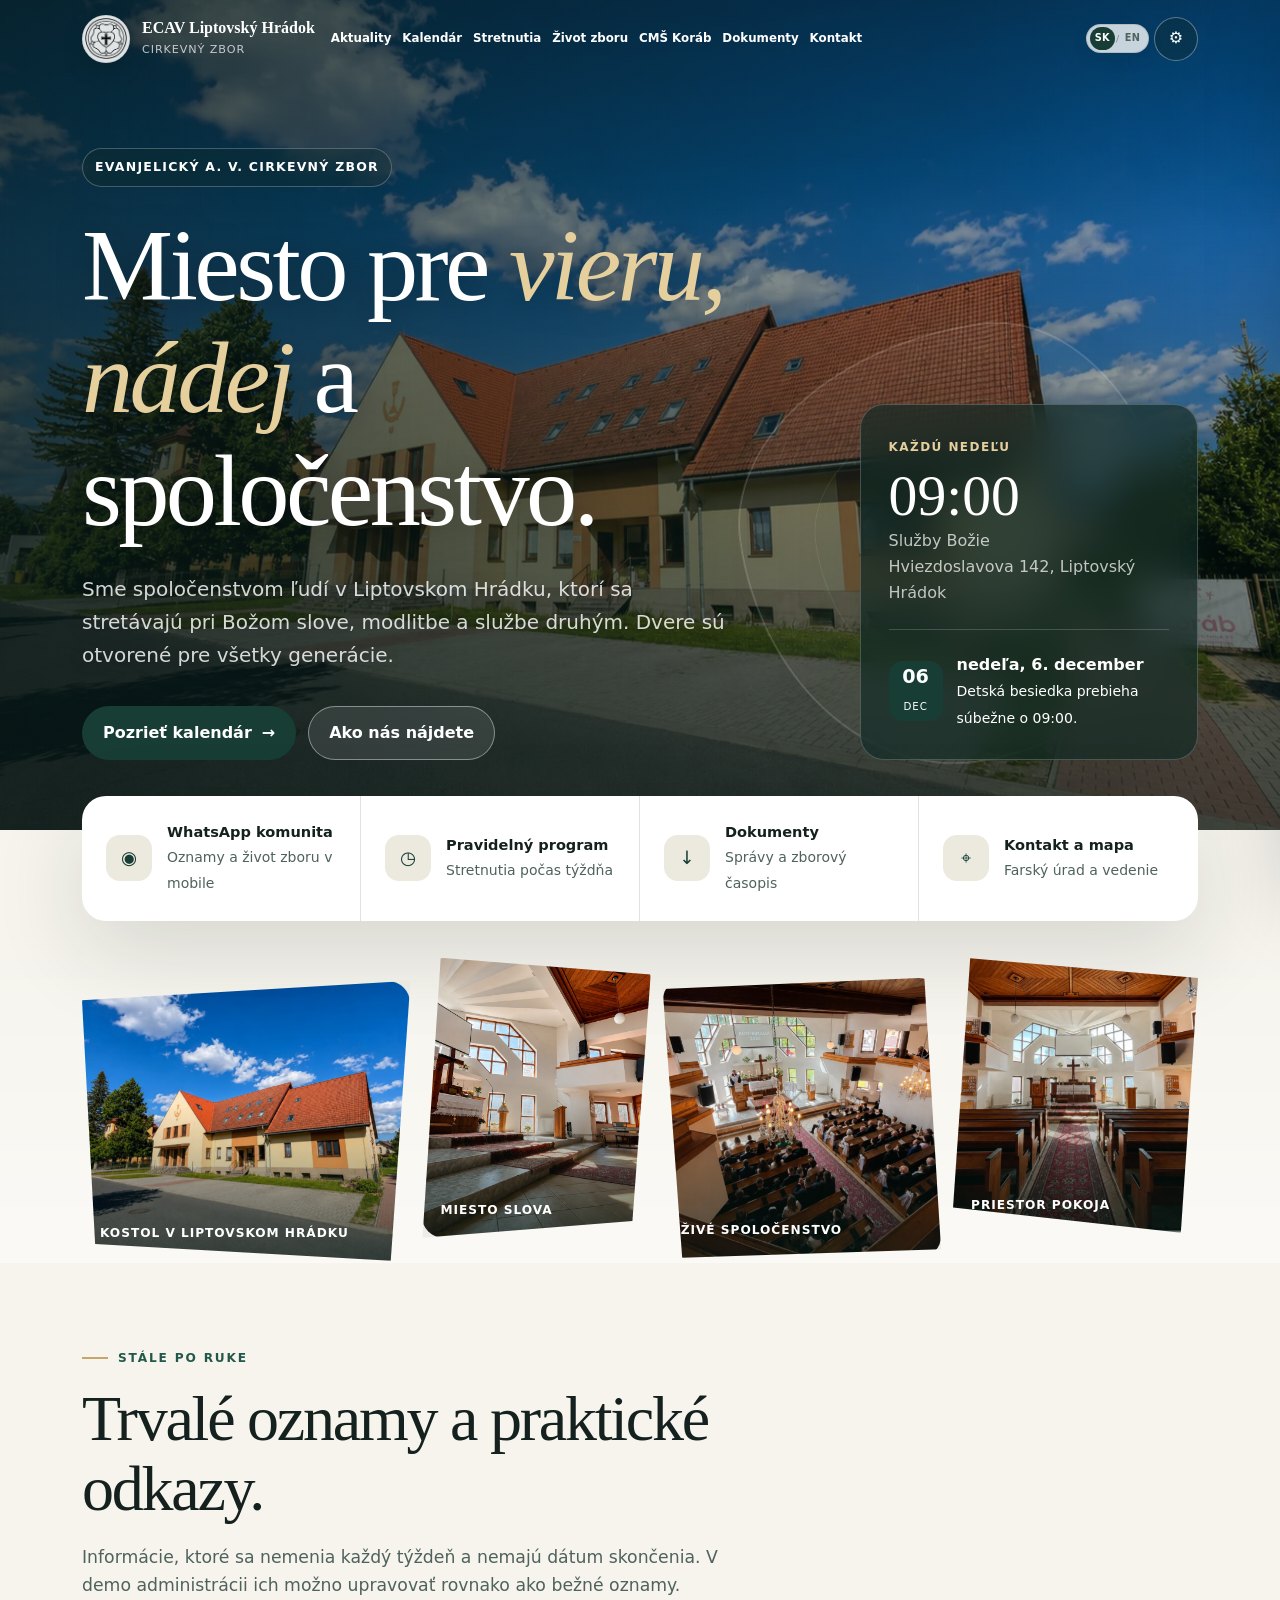
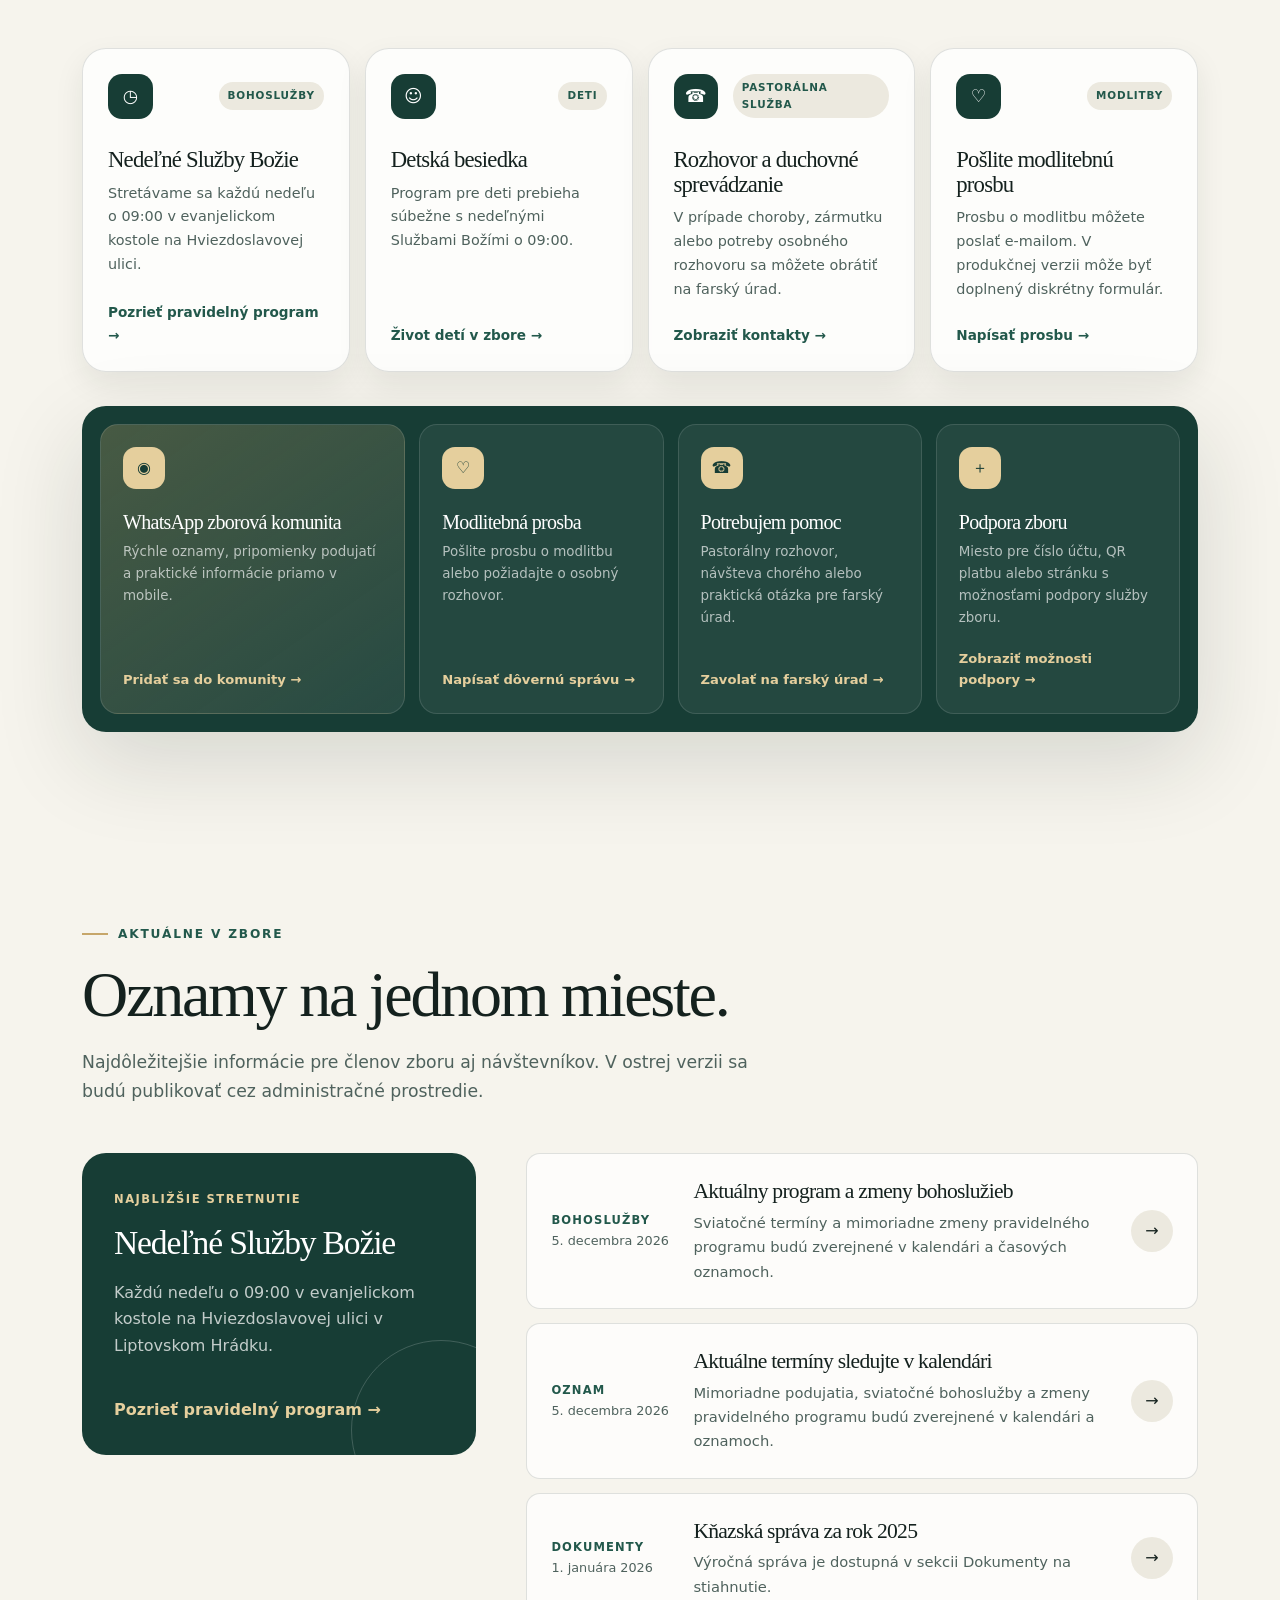
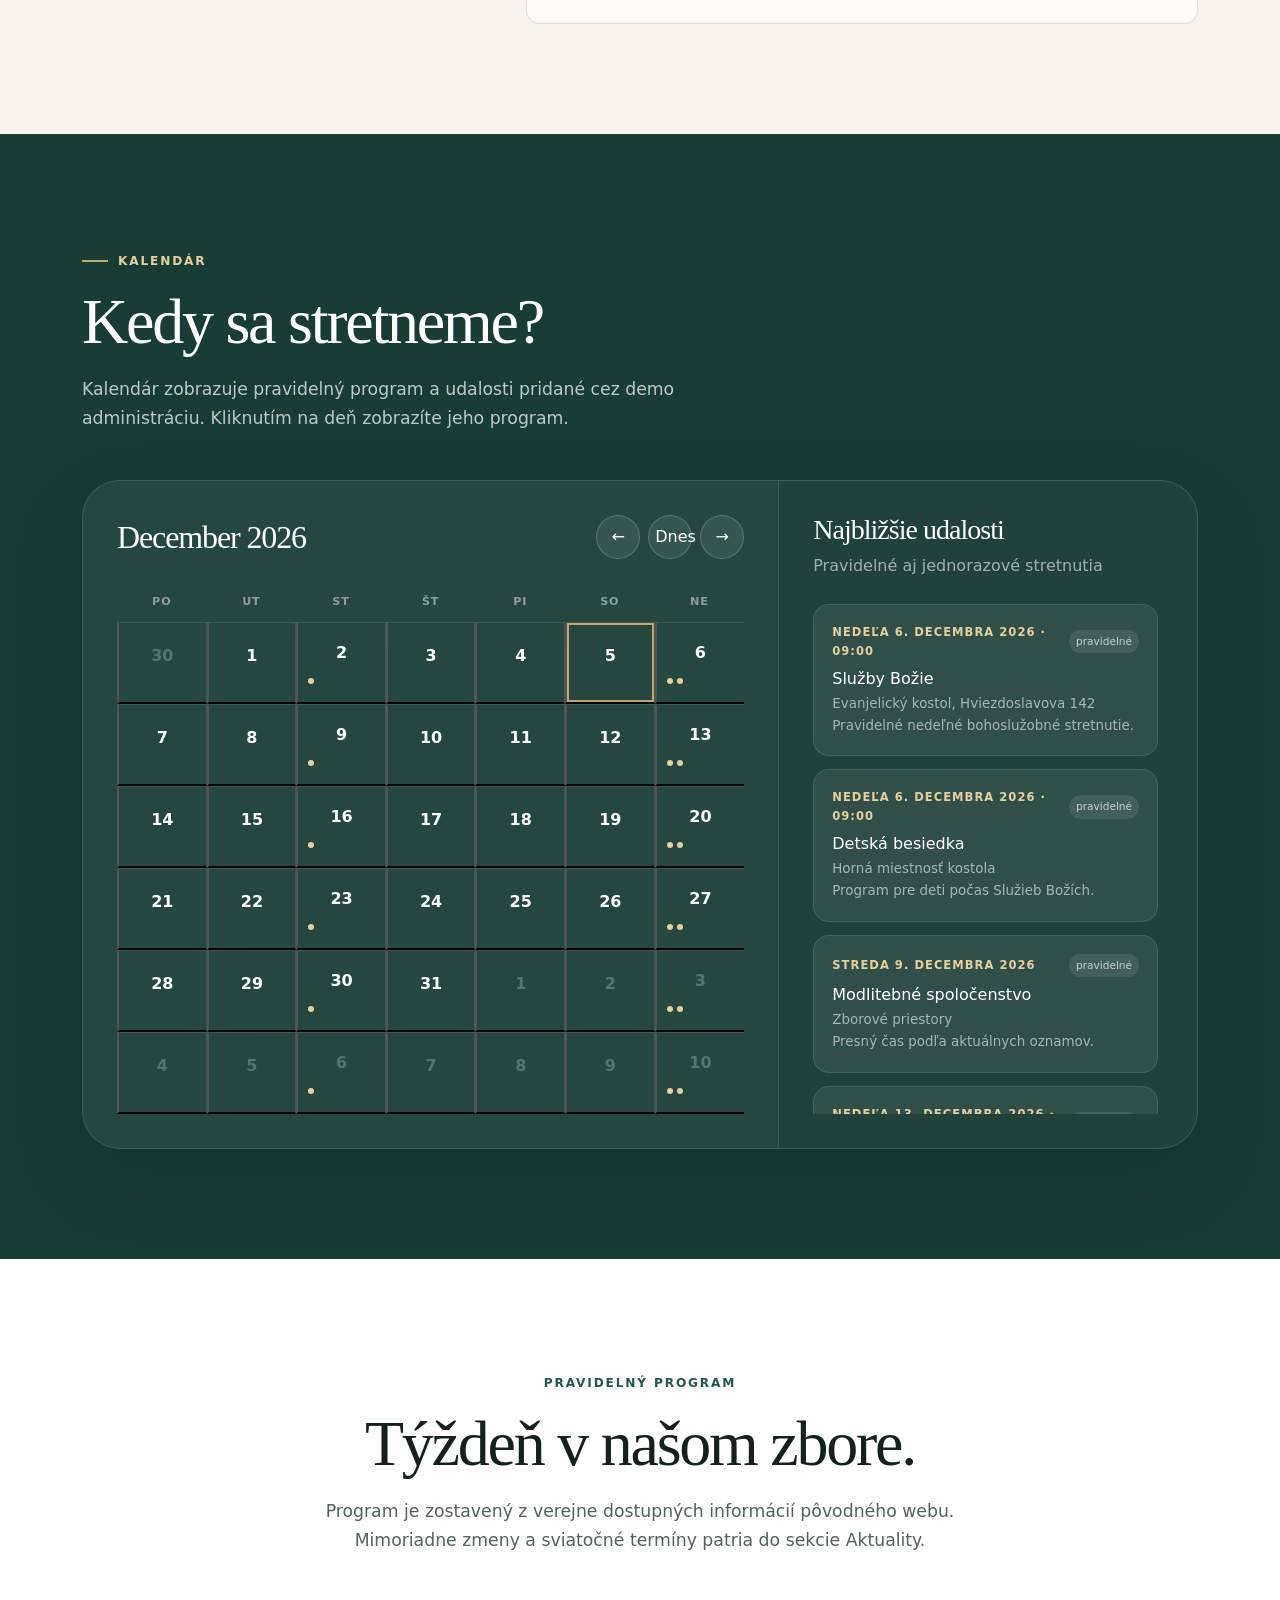
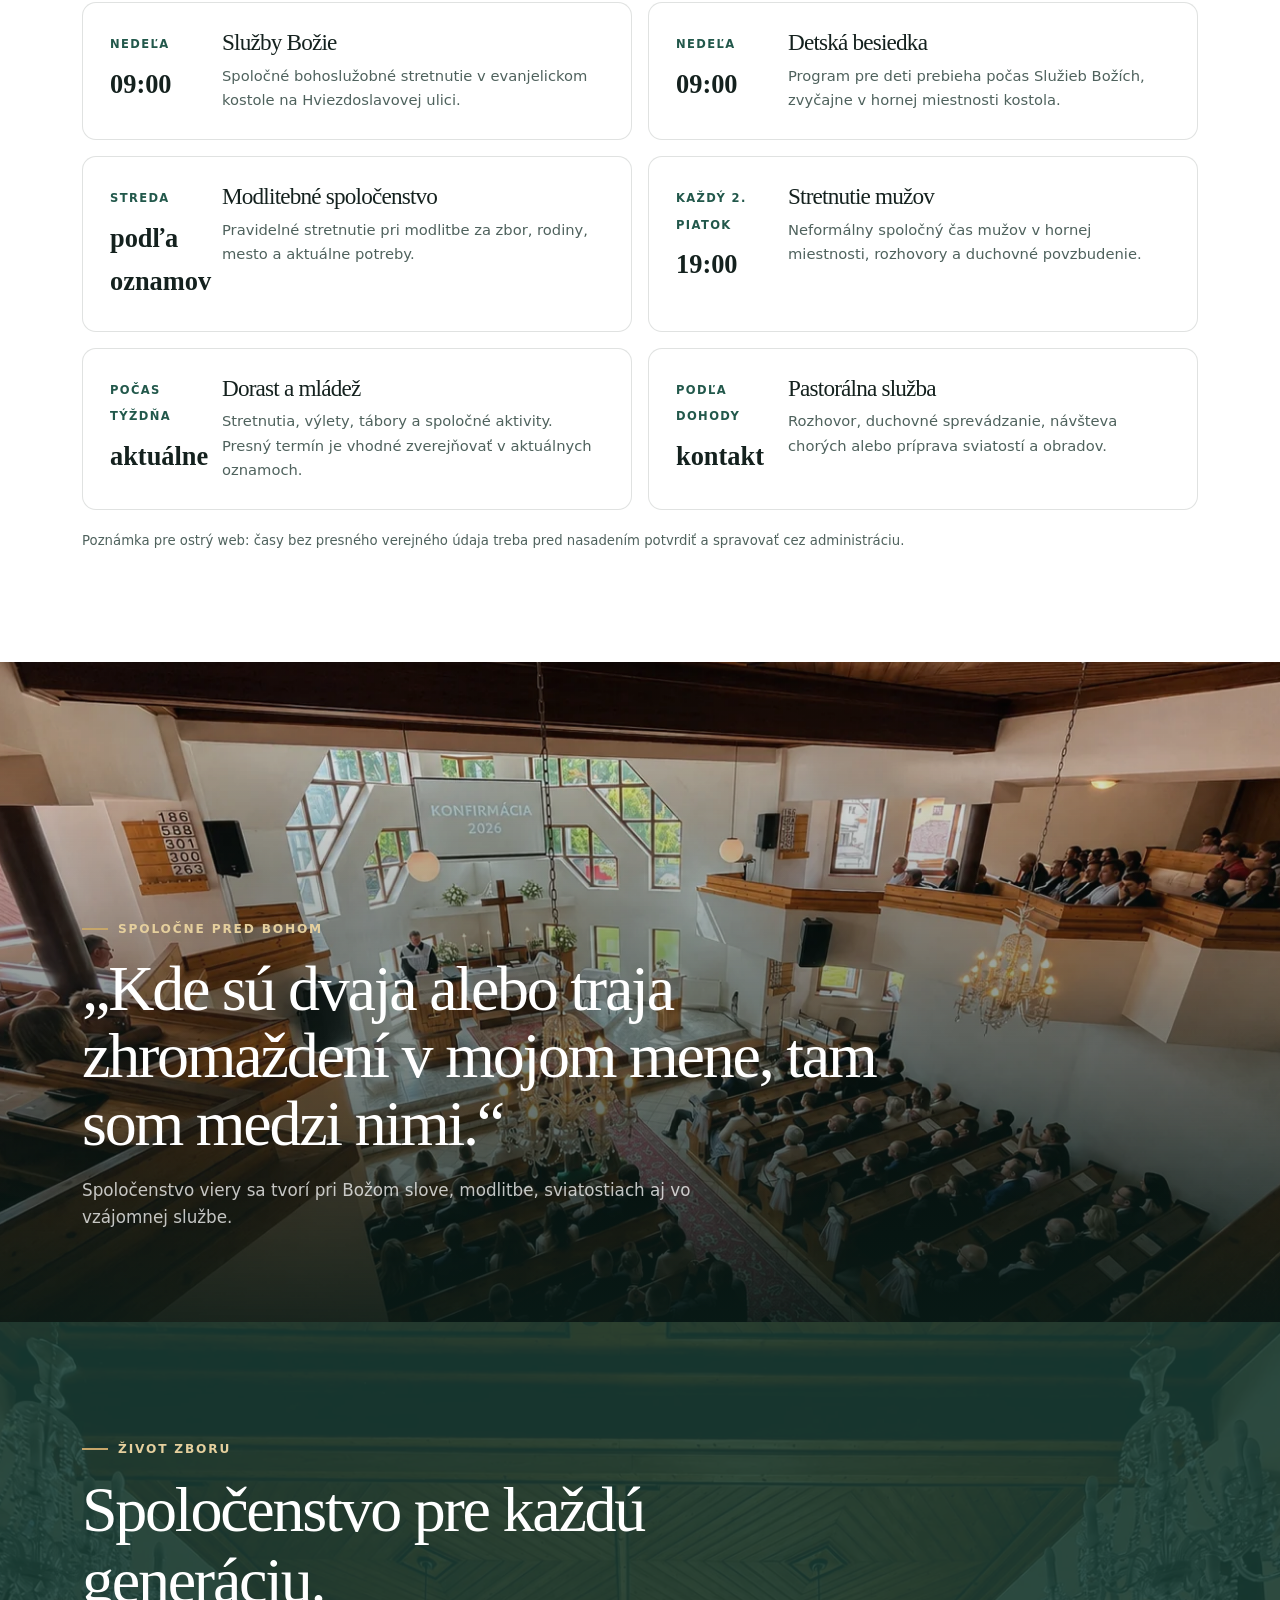
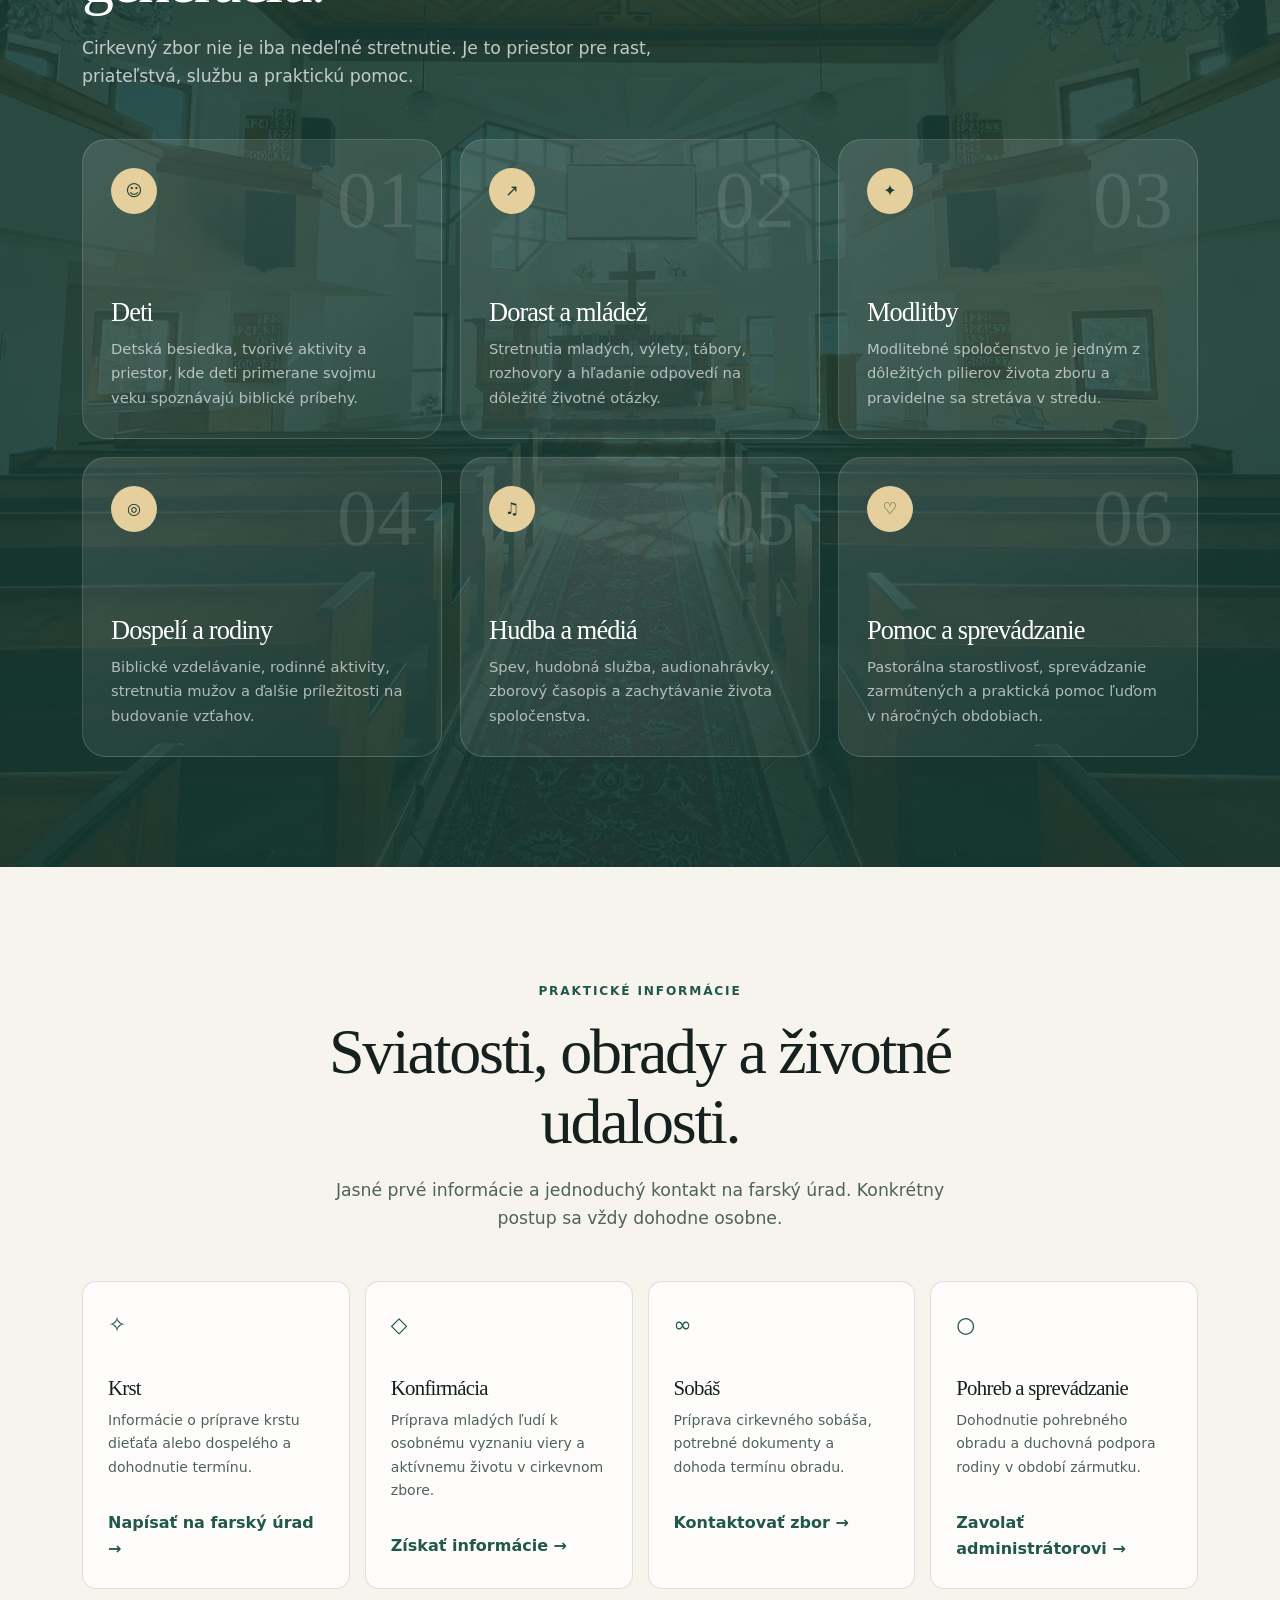
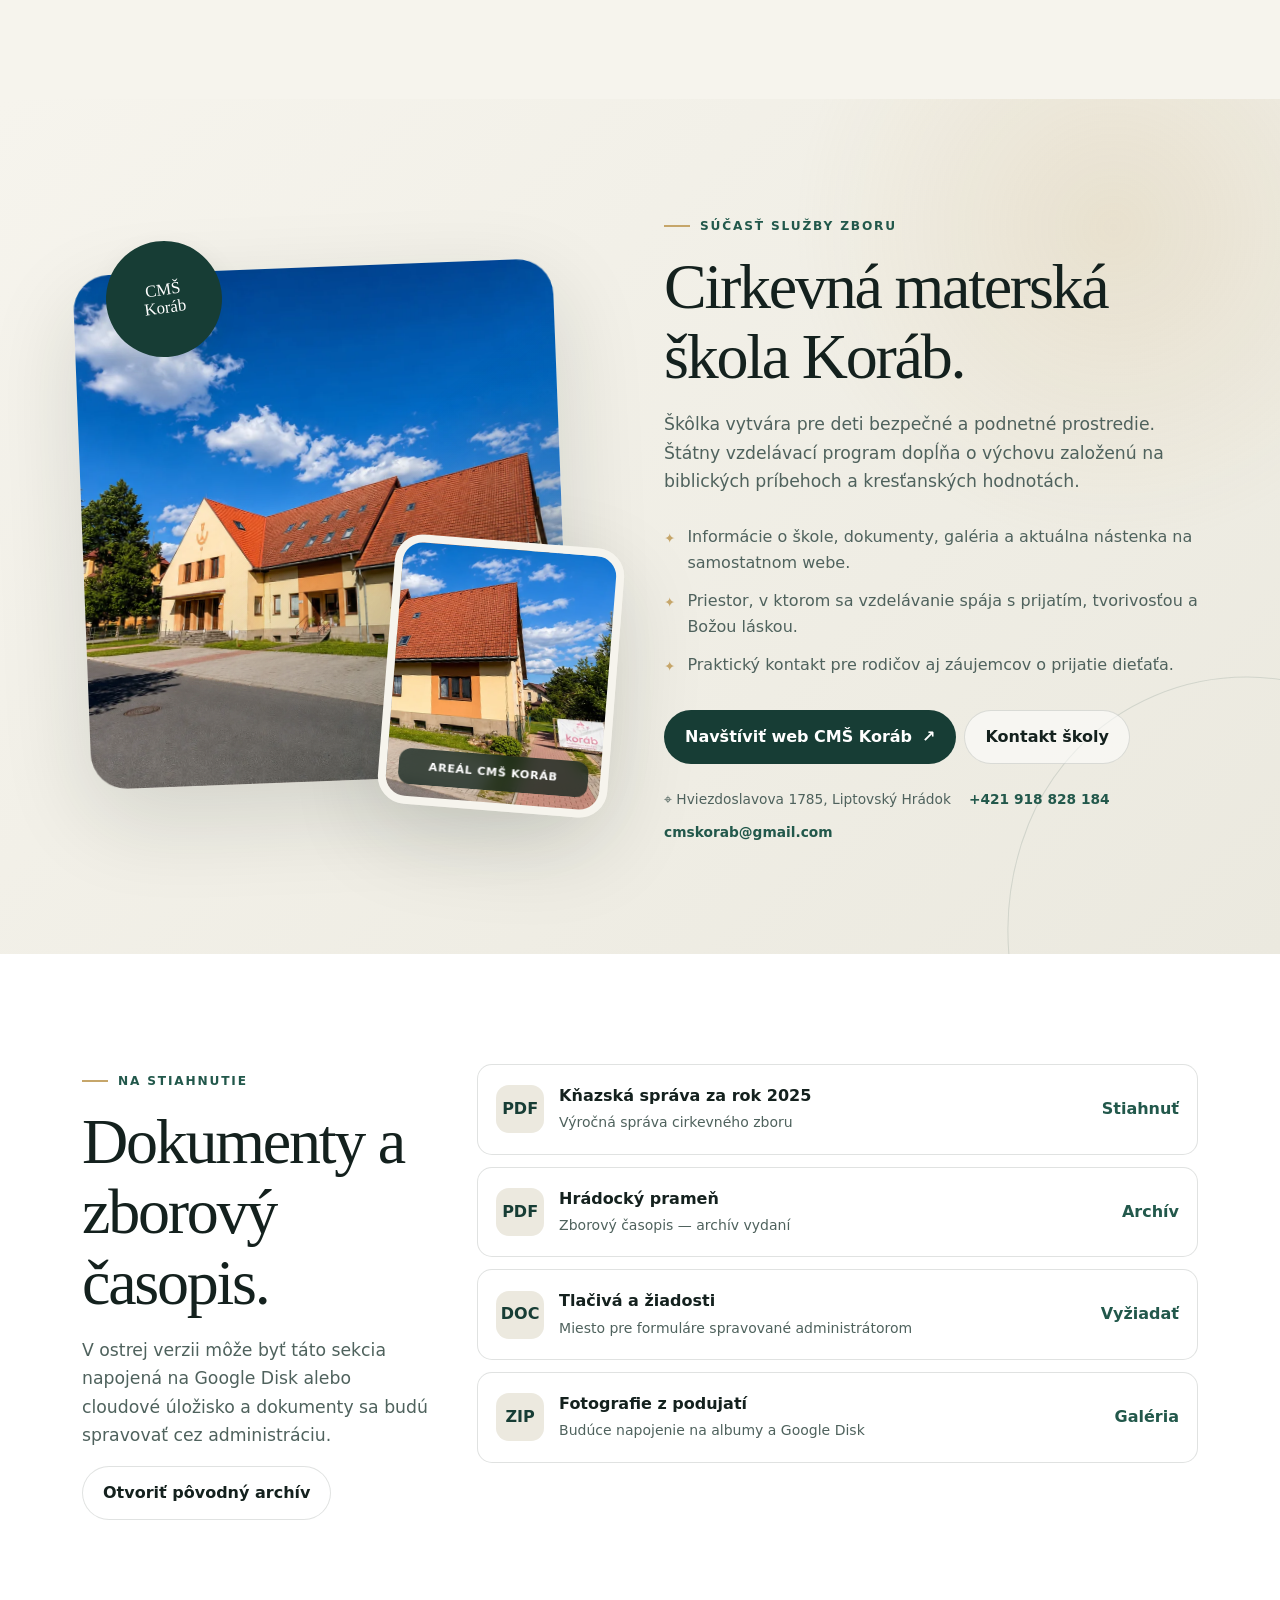
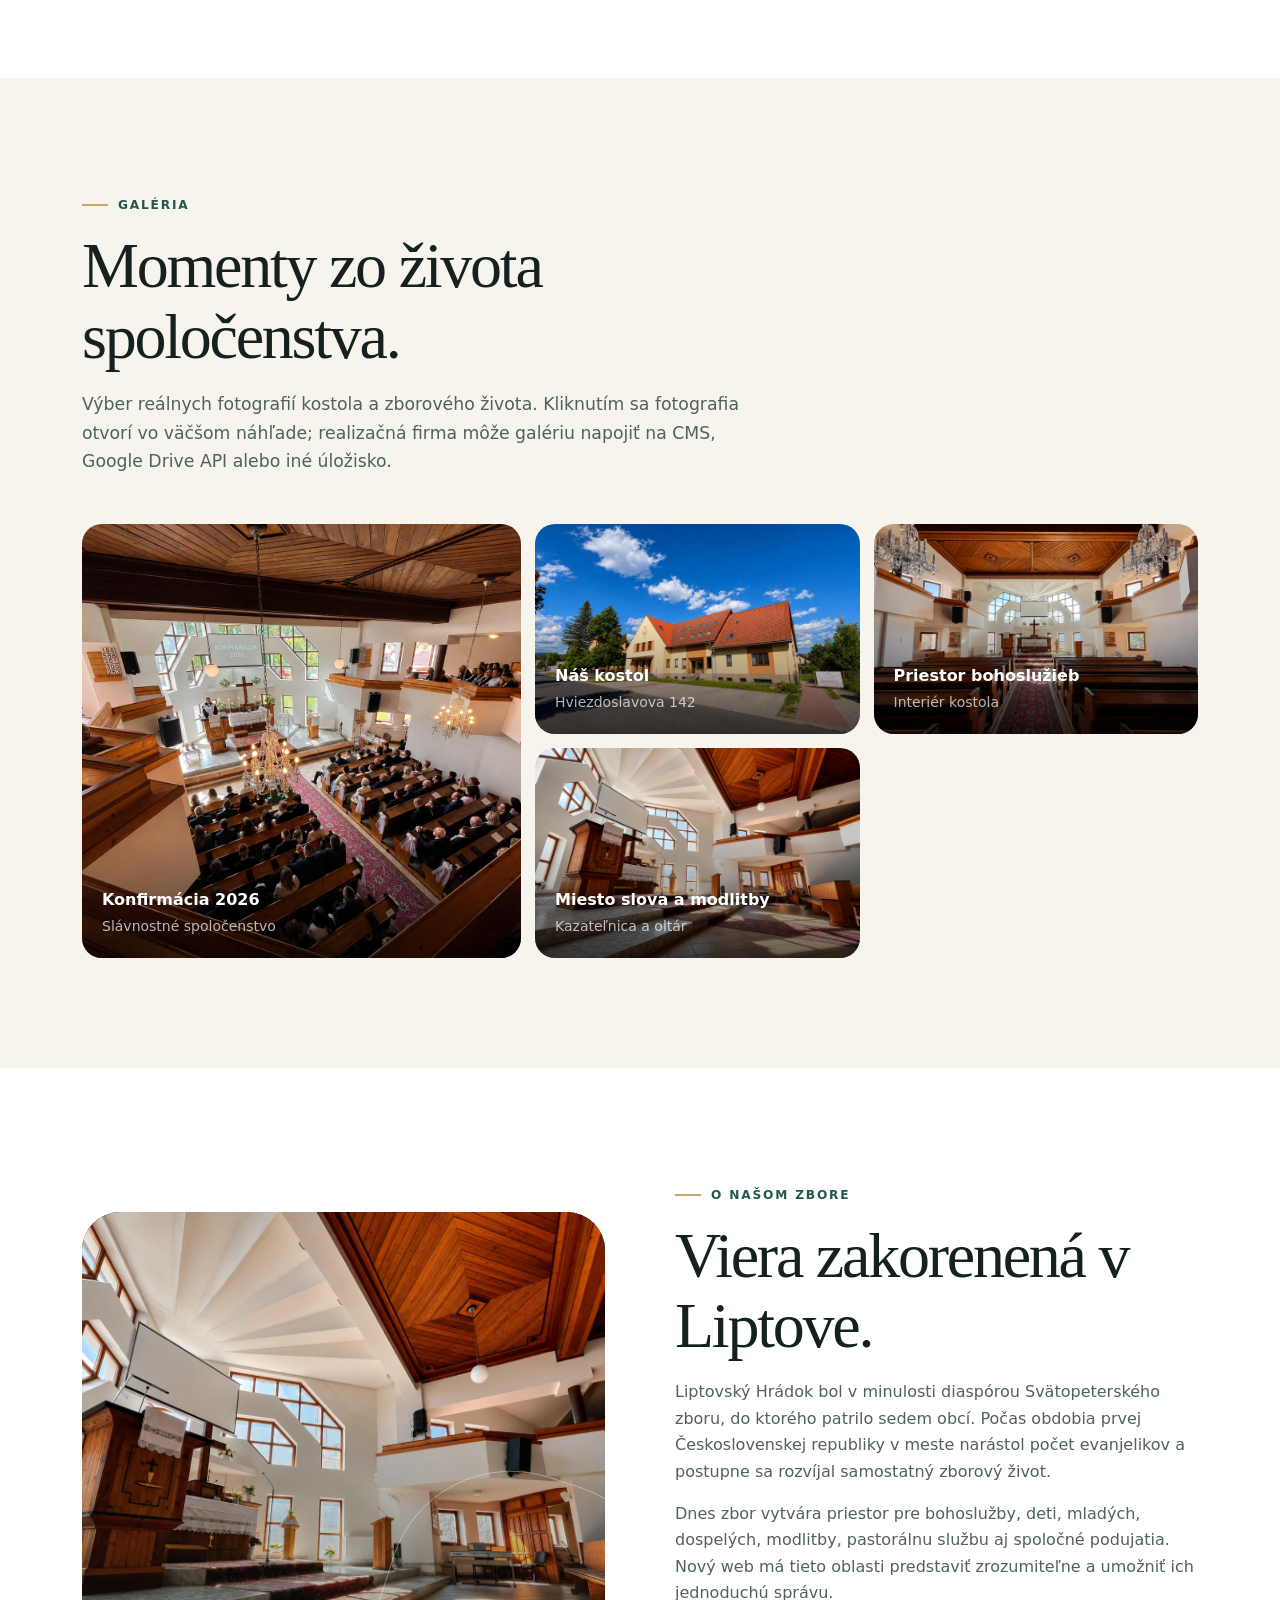
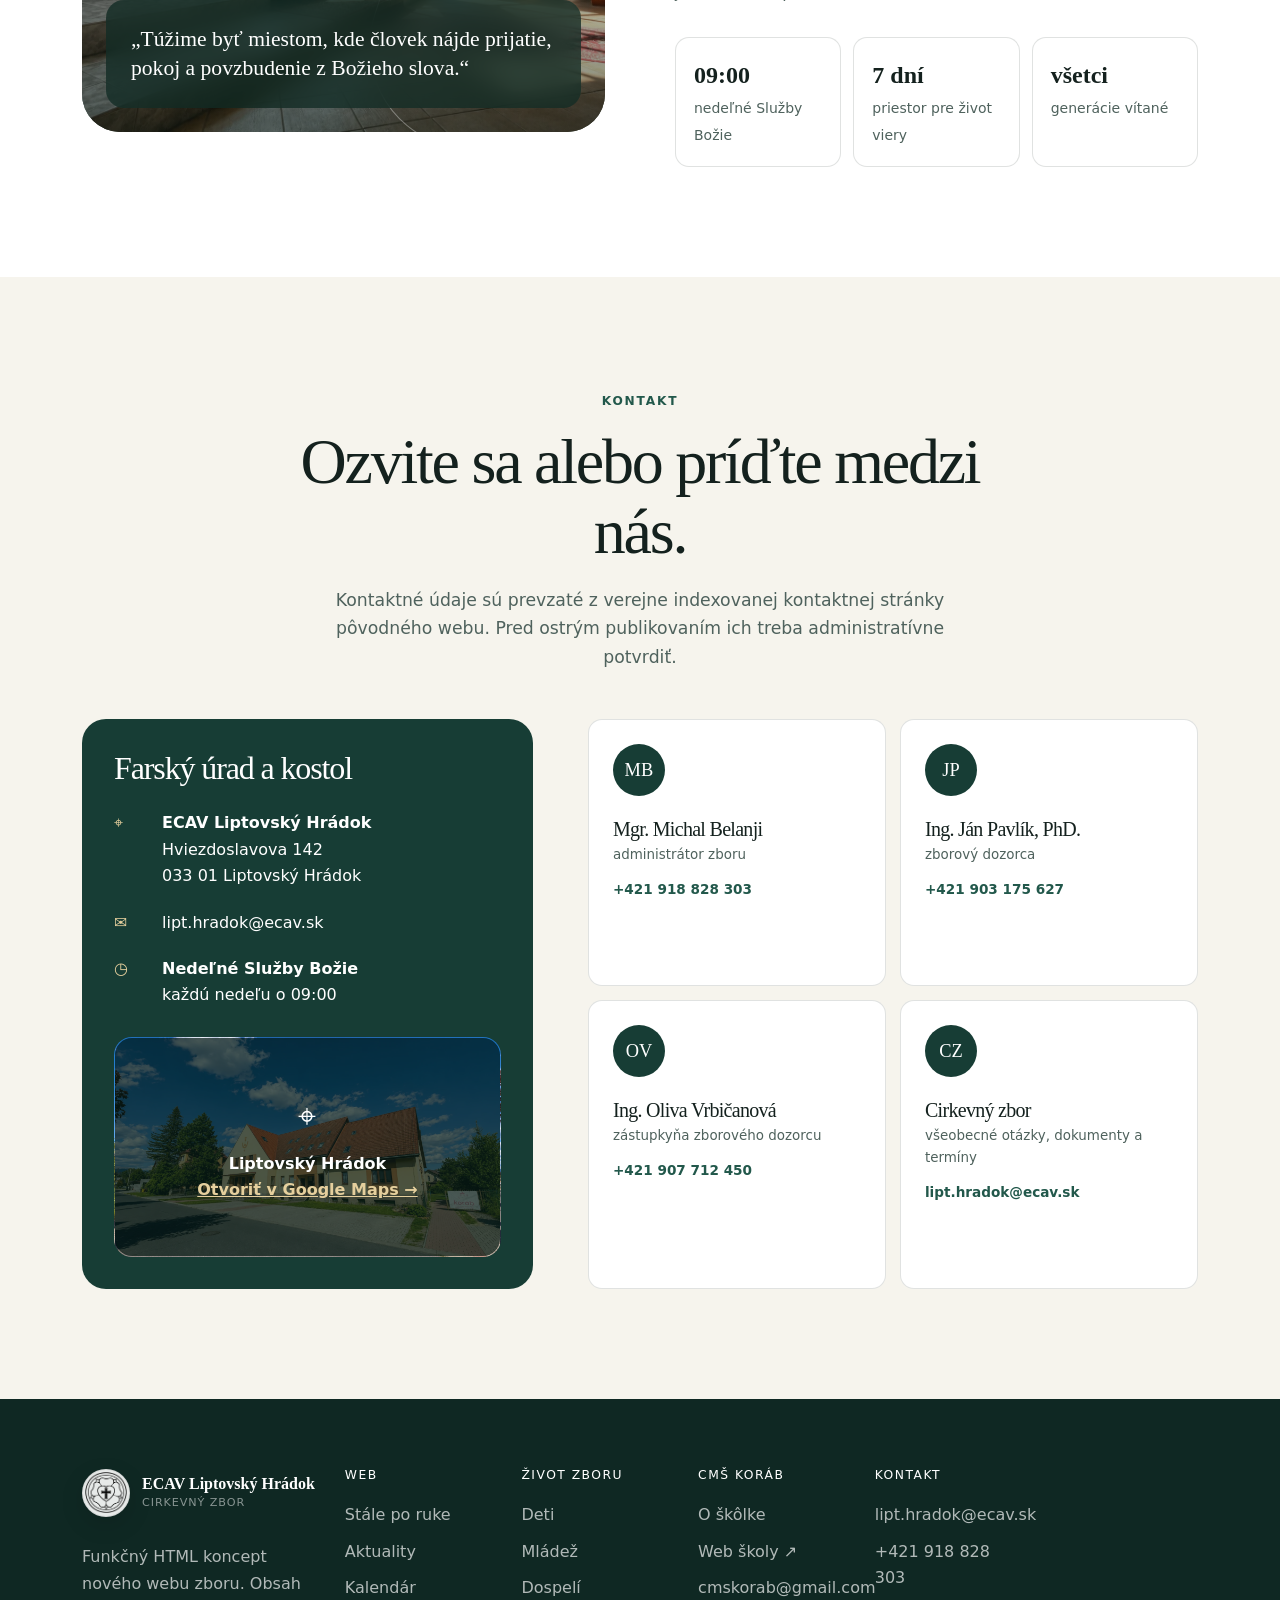
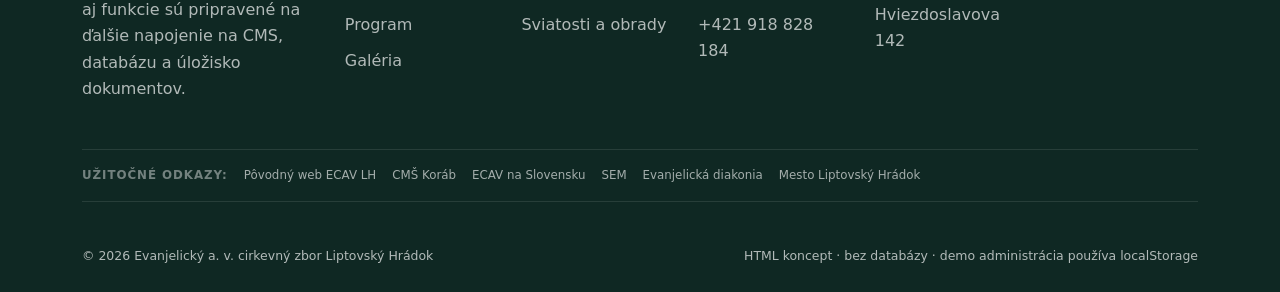
==== commit 6c558211: "Rename index(15).html to index.html" ====
--- a/index.html
+++ b/index.html
@@ -51,7 +51,7 @@
     .visually-hidden { position: absolute !important; width: 1px !important; height: 1px !important; padding: 0 !important; margin: -1px !important; overflow: hidden !important; clip: rect(0,0,0,0) !important; white-space: nowrap !important; border: 0 !important; }
     .img-fluid { max-width: 100%; height: auto; }
     .mx-auto { margin-inline: auto !important; }
-    @media (min-width: 992px) { .navbar-expand-lg .navbar-collapse { display: flex !important; } }
+    @media (min-width: 1200px) { .navbar-expand-xl .navbar-collapse { display: flex !important; } }
     @media (min-width: 1200px) { .d-xl-inline-flex { display: inline-flex !important; } }
 
 
@@ -1170,11 +1170,88 @@
       .footer-external-links { align-items: flex-start; flex-direction: column; gap: 8px; }
     }
 
-  </style>
+  
+
+    /* =========================================================
+       9D. COMPACT HEADER ALIGNMENT
+       Keeps the desktop header on one line and uses the mobile
+       collapse earlier on narrower laptop/tablet widths.
+       ========================================================= */
+    .header-inner {
+      grid-template-columns: minmax(225px, auto) minmax(0, 1fr) auto;
+      gap: 16px;
+    }
+    .brand,
+    .brand-copy,
+    .brand-copy strong,
+    .brand-copy small,
+    .header-actions { white-space: nowrap; }
+    .brand { flex-shrink: 0; }
+    .main-nav { min-width: 0; }
+    .main-nav ul {
+      flex-wrap: nowrap;
+      justify-content: center;
+      gap: clamp(9px, .85vw, 16px);
+    }
+    .main-nav a {
+      white-space: nowrap;
+      font-size: clamp(.74rem, .72vw, .84rem);
+    }
+    .header-actions {
+      flex-shrink: 0;
+      gap: 5px;
+    }
+    .language-switch {
+      min-height: 29px;
+      gap: 1px;
+      padding: 2px 3px;
+    }
+    .language-switch > span {
+      font-size: .58rem;
+      line-height: 1;
+      opacity: .62;
+    }
+    .language-button {
+      min-width: 25px;
+      height: 23px;
+      padding: 0 4px;
+      font-size: .61rem;
+      letter-spacing: .025em;
+    }
+
+    /* Bootstrap XL collapse bridge for 992–1199 px. */
+    @media (min-width: 992px) and (max-width: 1199.98px) {
+      :root { --header-height: 70px; }
+      .header-inner { grid-template-columns: 1fr auto; }
+      .main-nav.collapse {
+        display: none;
+        position: fixed;
+        inset: var(--header-height) 0 auto;
+        padding: 15px 20px 25px;
+        border-bottom: 1px solid var(--line);
+        background: rgba(246,244,237,.98);
+        color: var(--ink);
+      }
+      .main-nav.collapse.show,
+      .main-nav.collapsing { display: block; }
+      .main-nav.collapsing { height: auto !important; overflow: hidden; }
+      .main-nav .navbar-nav { align-items: stretch !important; }
+      .main-nav ul { display: grid; gap: 0; }
+      .main-nav a { display: block; padding: 13px 4px !important; font-size: .88rem; }
+      .header-actions { justify-self: end; }
+      .menu-toggle { display: inline-grid; }
+    }
+
+    @media (max-width: 560px) {
+      .language-switch { min-height: 28px; padding: 2px; }
+      .language-button { min-width: 24px; height: 22px; font-size: .59rem; }
+    }
+
+</style>
 </head>
 <body class="bootstrap-concept">
 <a href="#main" style="position:absolute;left:-9999px;top:10px;z-index:9999;padding:10px;background:#fff;">Preskočiť na obsah</a>
-<header class="site-header navbar navbar-expand-lg p-0" id="siteHeader">
+<header class="site-header navbar navbar-expand-xl p-0" id="siteHeader">
 <div class="container header-inner">
 <a aria-label="ECAV Liptovský Hrádok — domov" class="brand navbar-brand m-0" href="#domov">
 <span aria-hidden="true" class="brand-mark brand-mark--luther"><img alt="" class="brand-logo-image" src="[data-uri]"/></span>
@@ -1200,7 +1277,6 @@
 <button aria-pressed="false" class="language-button" data-lang="en" type="button">EN</button>
 </div>
 <button aria-label="Otvoriť demo administráciu" class="icon-button" id="adminOpenButton" title="Demo administrácia" type="button">⚙</button>
-<a class="button button--small d-none d-xl-inline-flex" href="#program">Najbližší program</a>
 <button aria-controls="mainNav" aria-expanded="false" aria-label="Otvoriť menu" class="icon-button menu-toggle navbar-toggler" data-bs-target="#mainNav" data-bs-toggle="collapse" id="menuToggle" type="button"><span aria-hidden="true">☰</span></button>
 </div>
 </div>
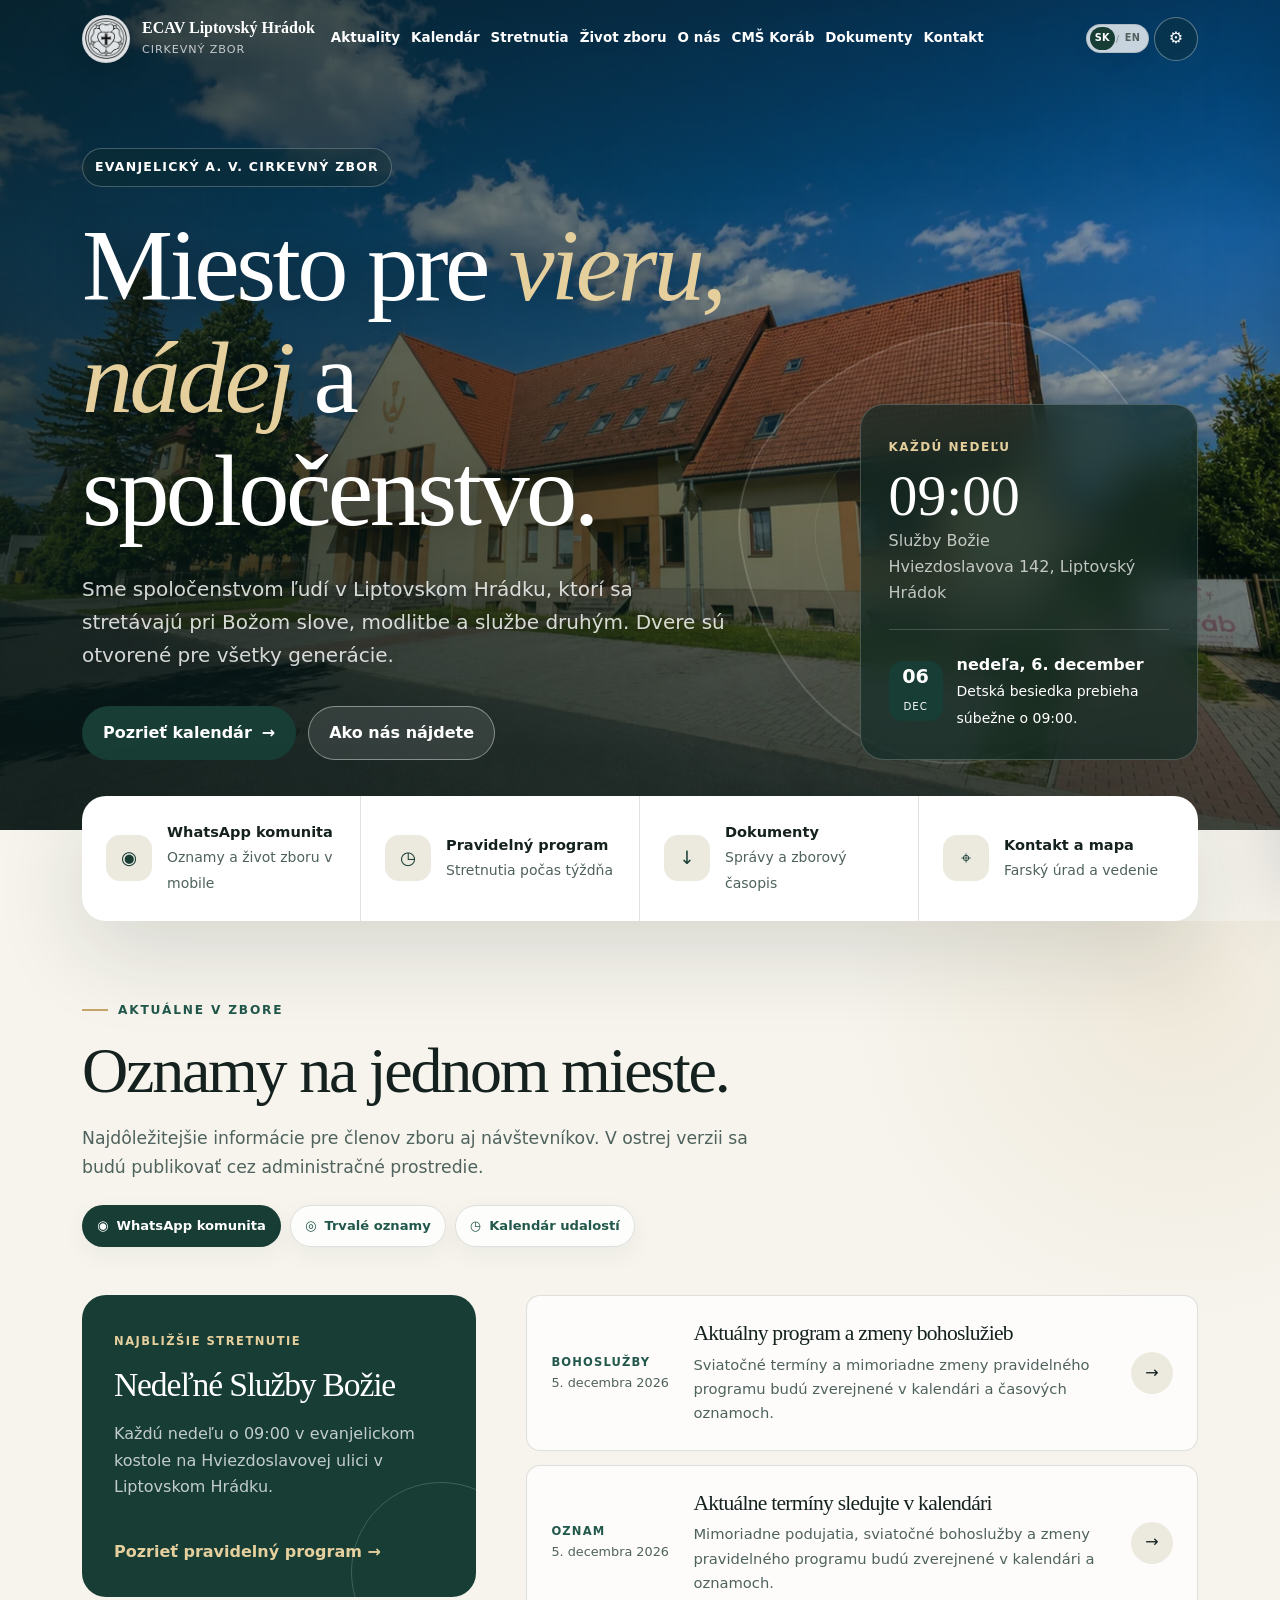
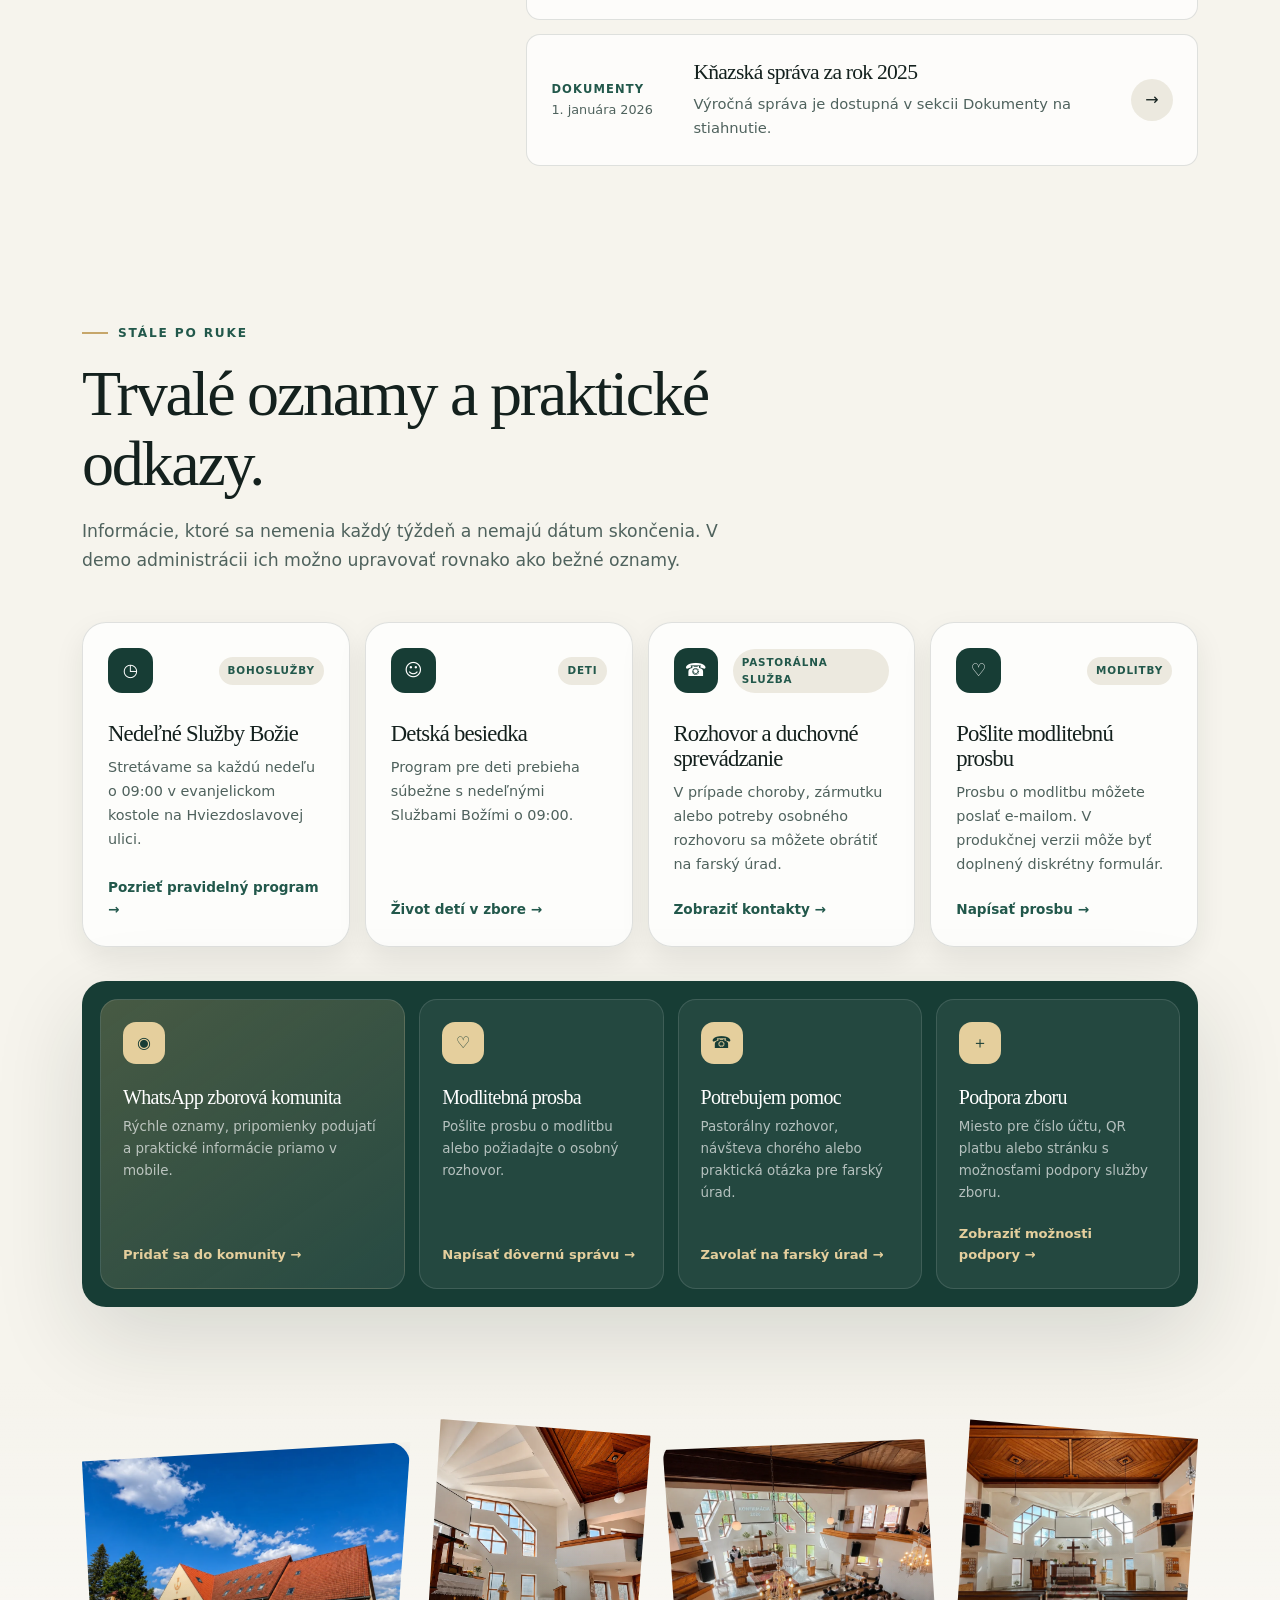
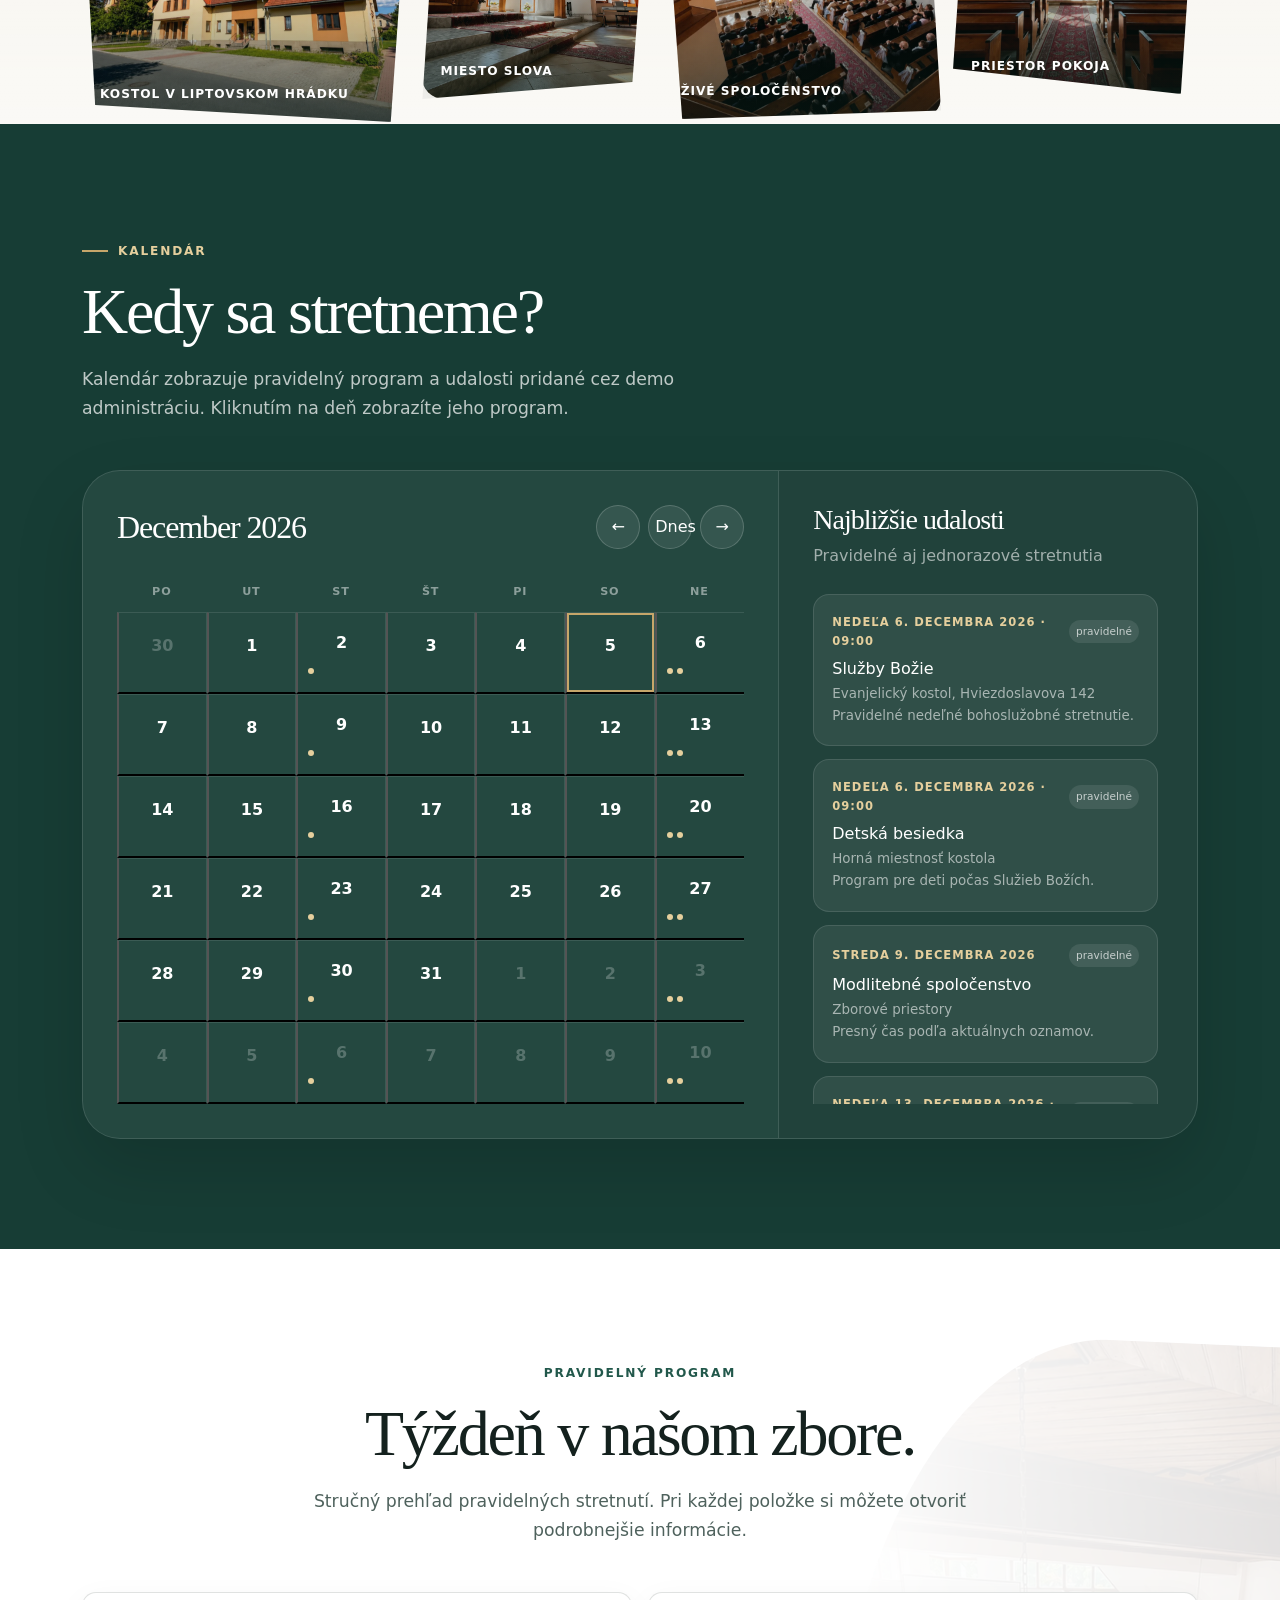
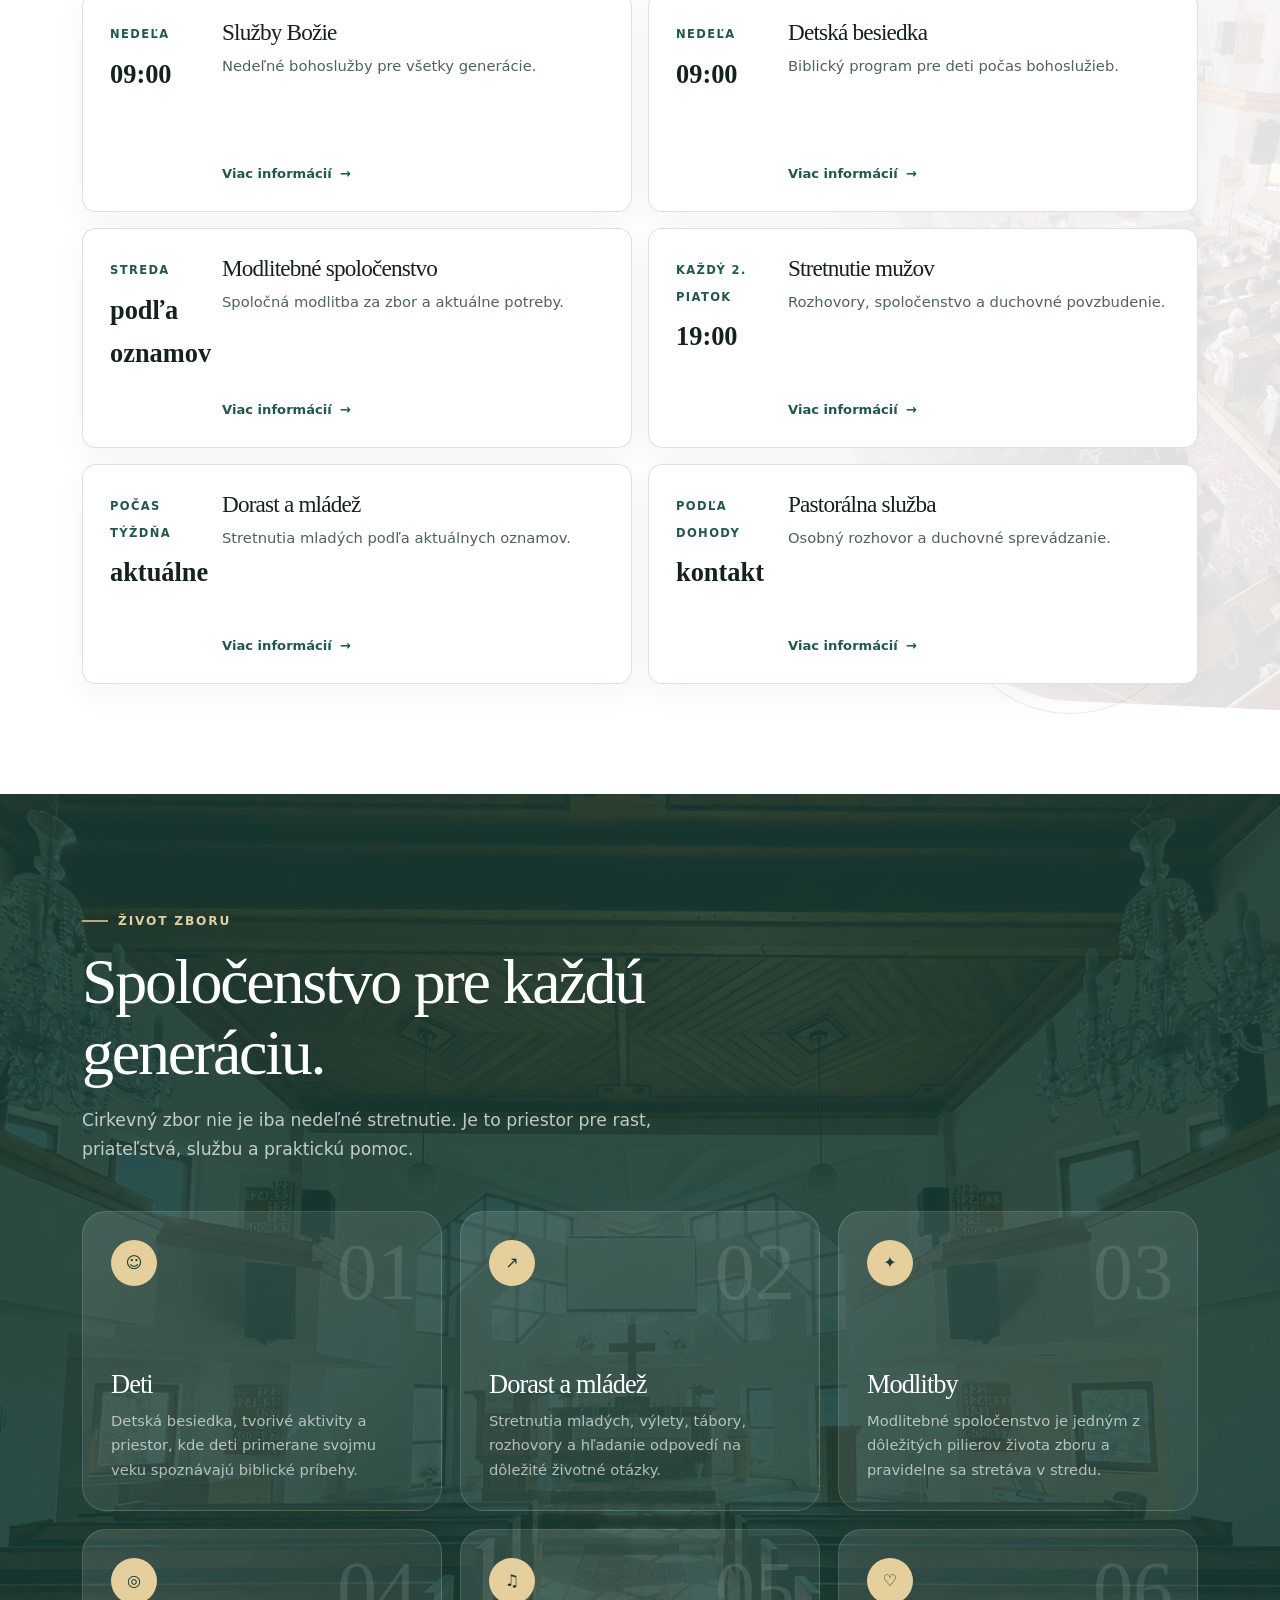
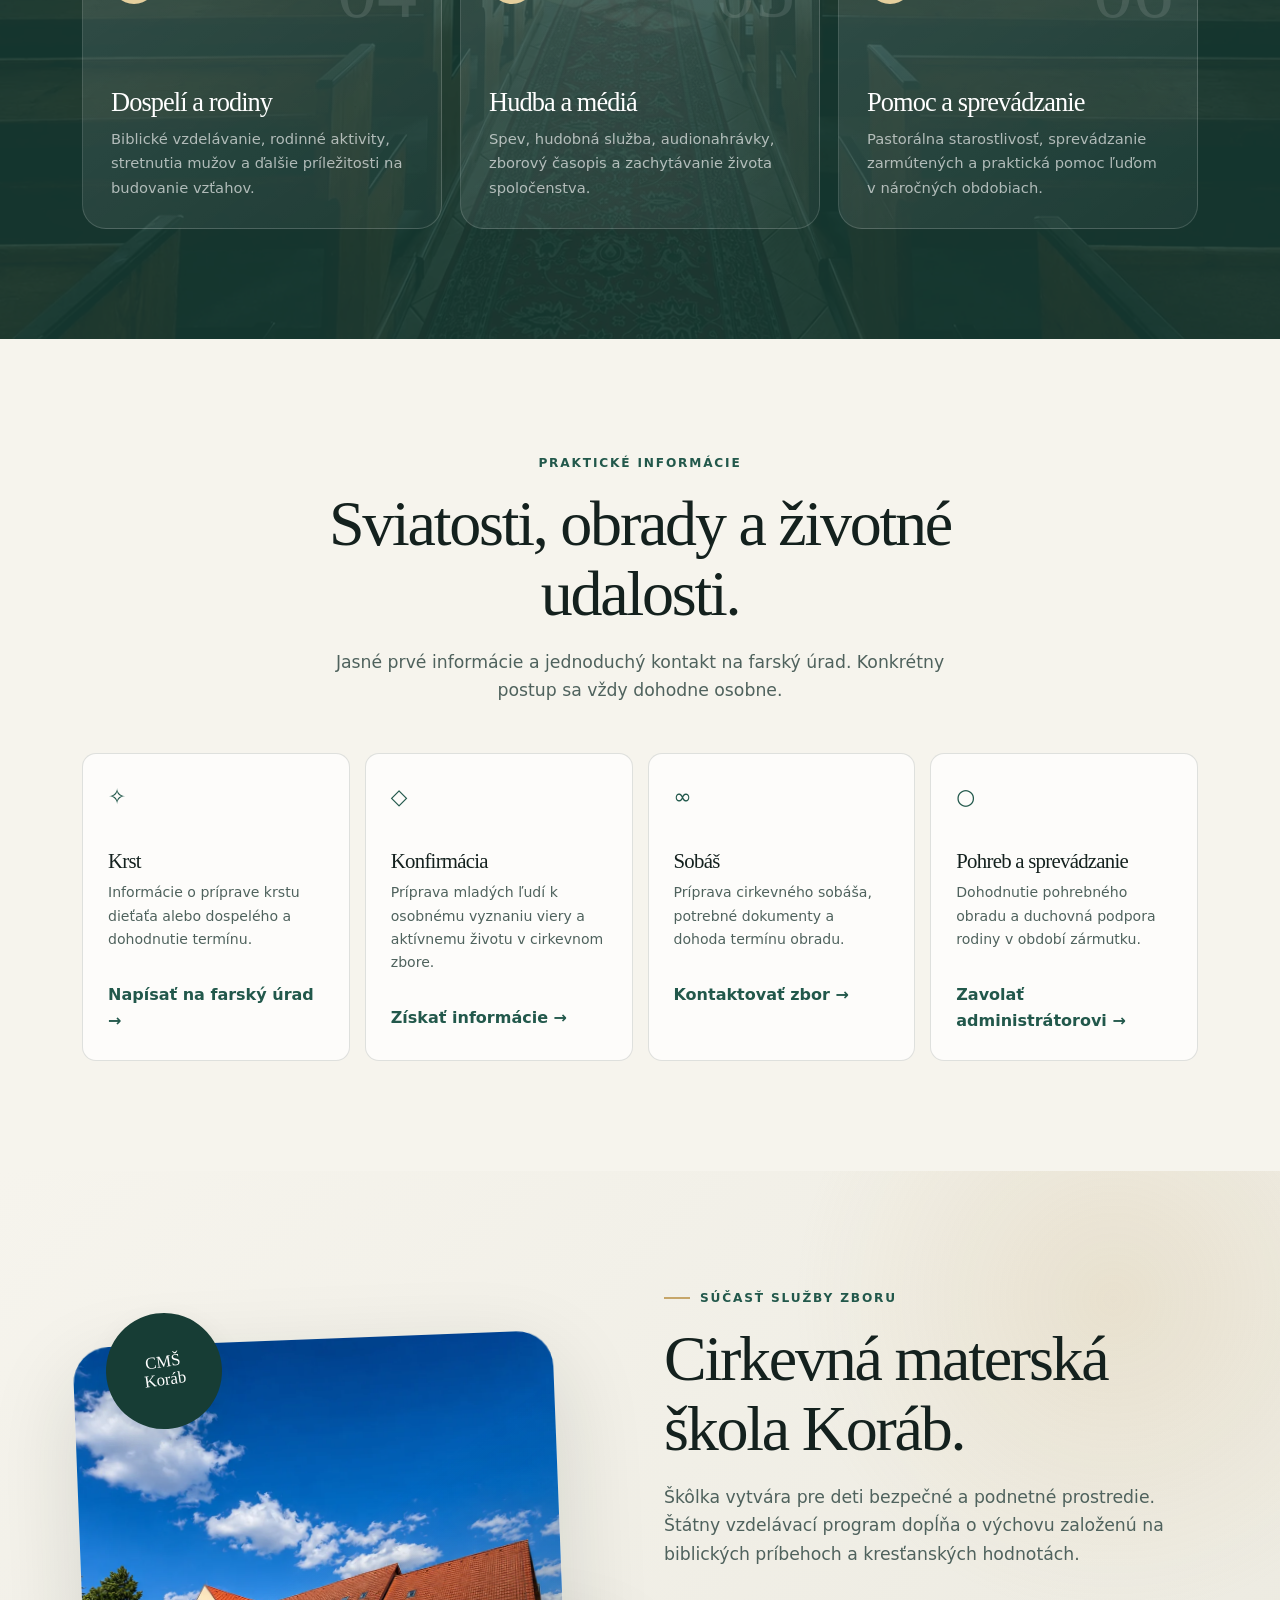
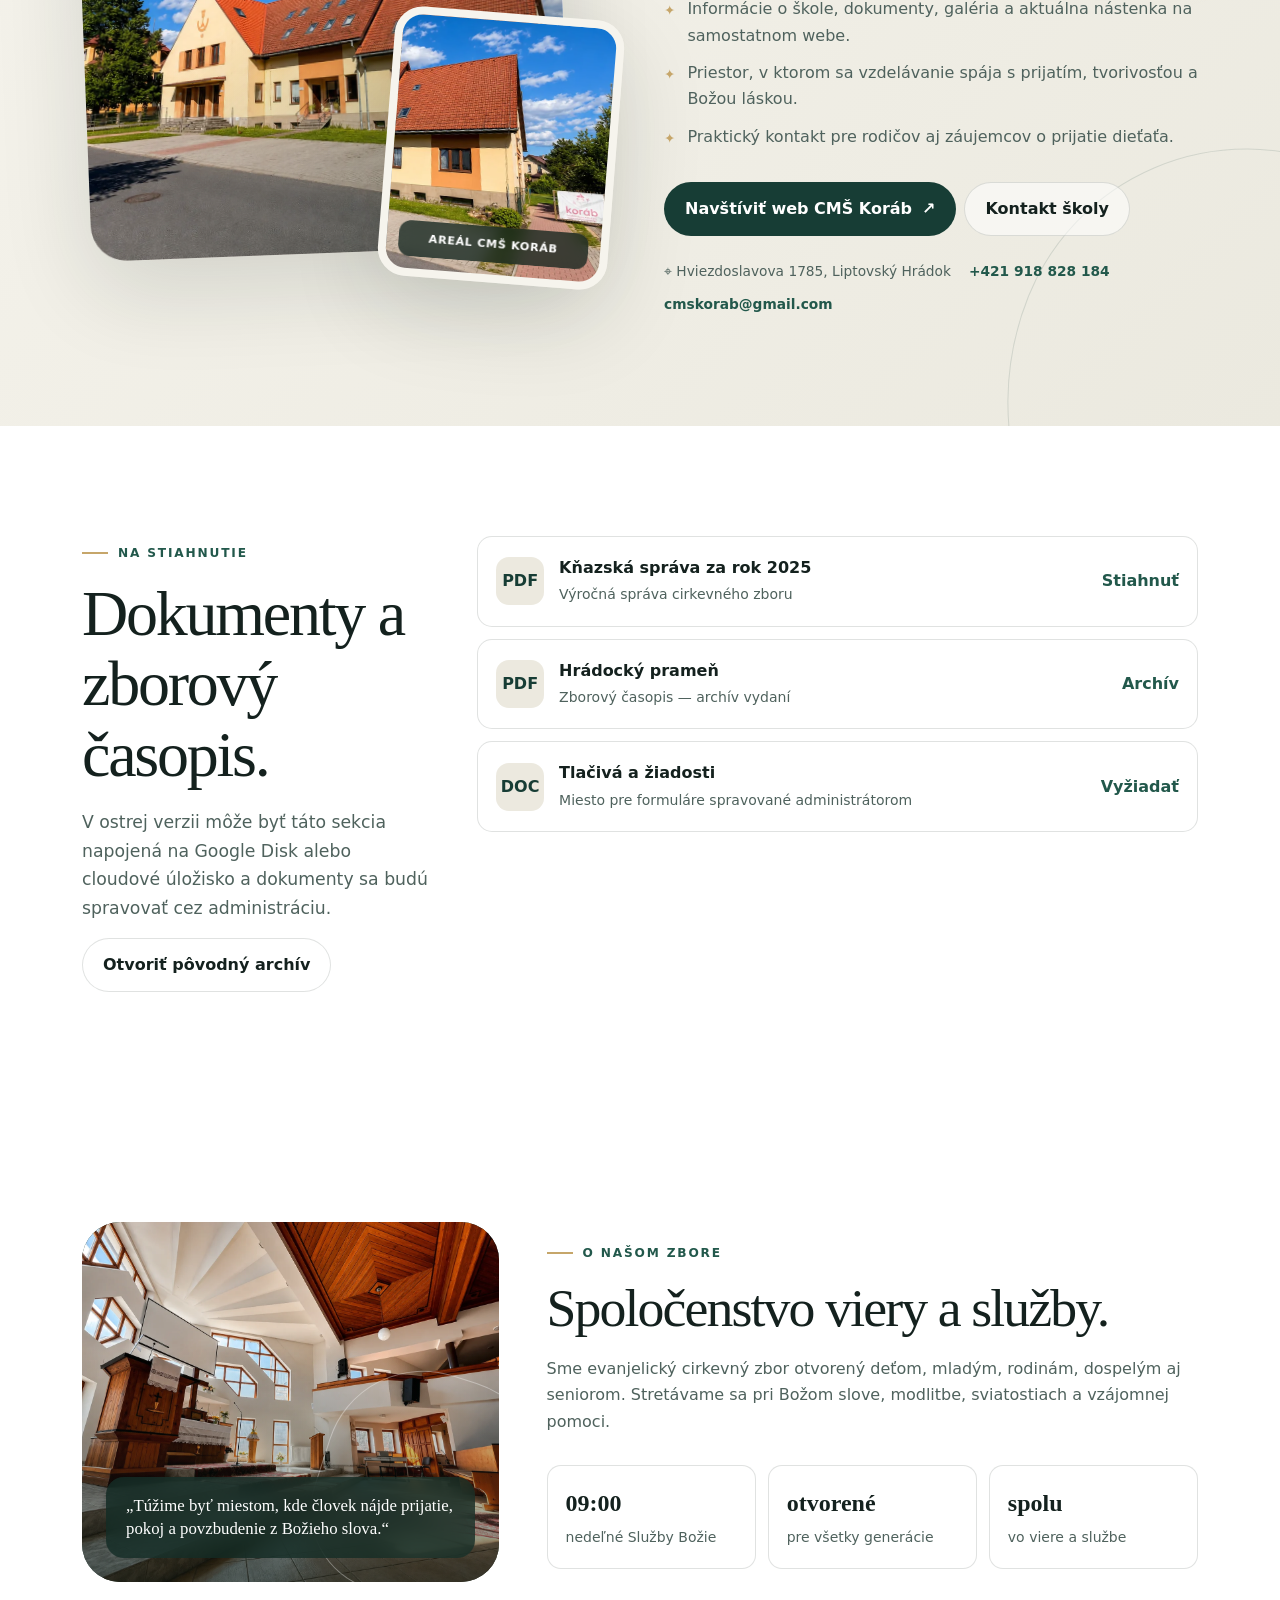
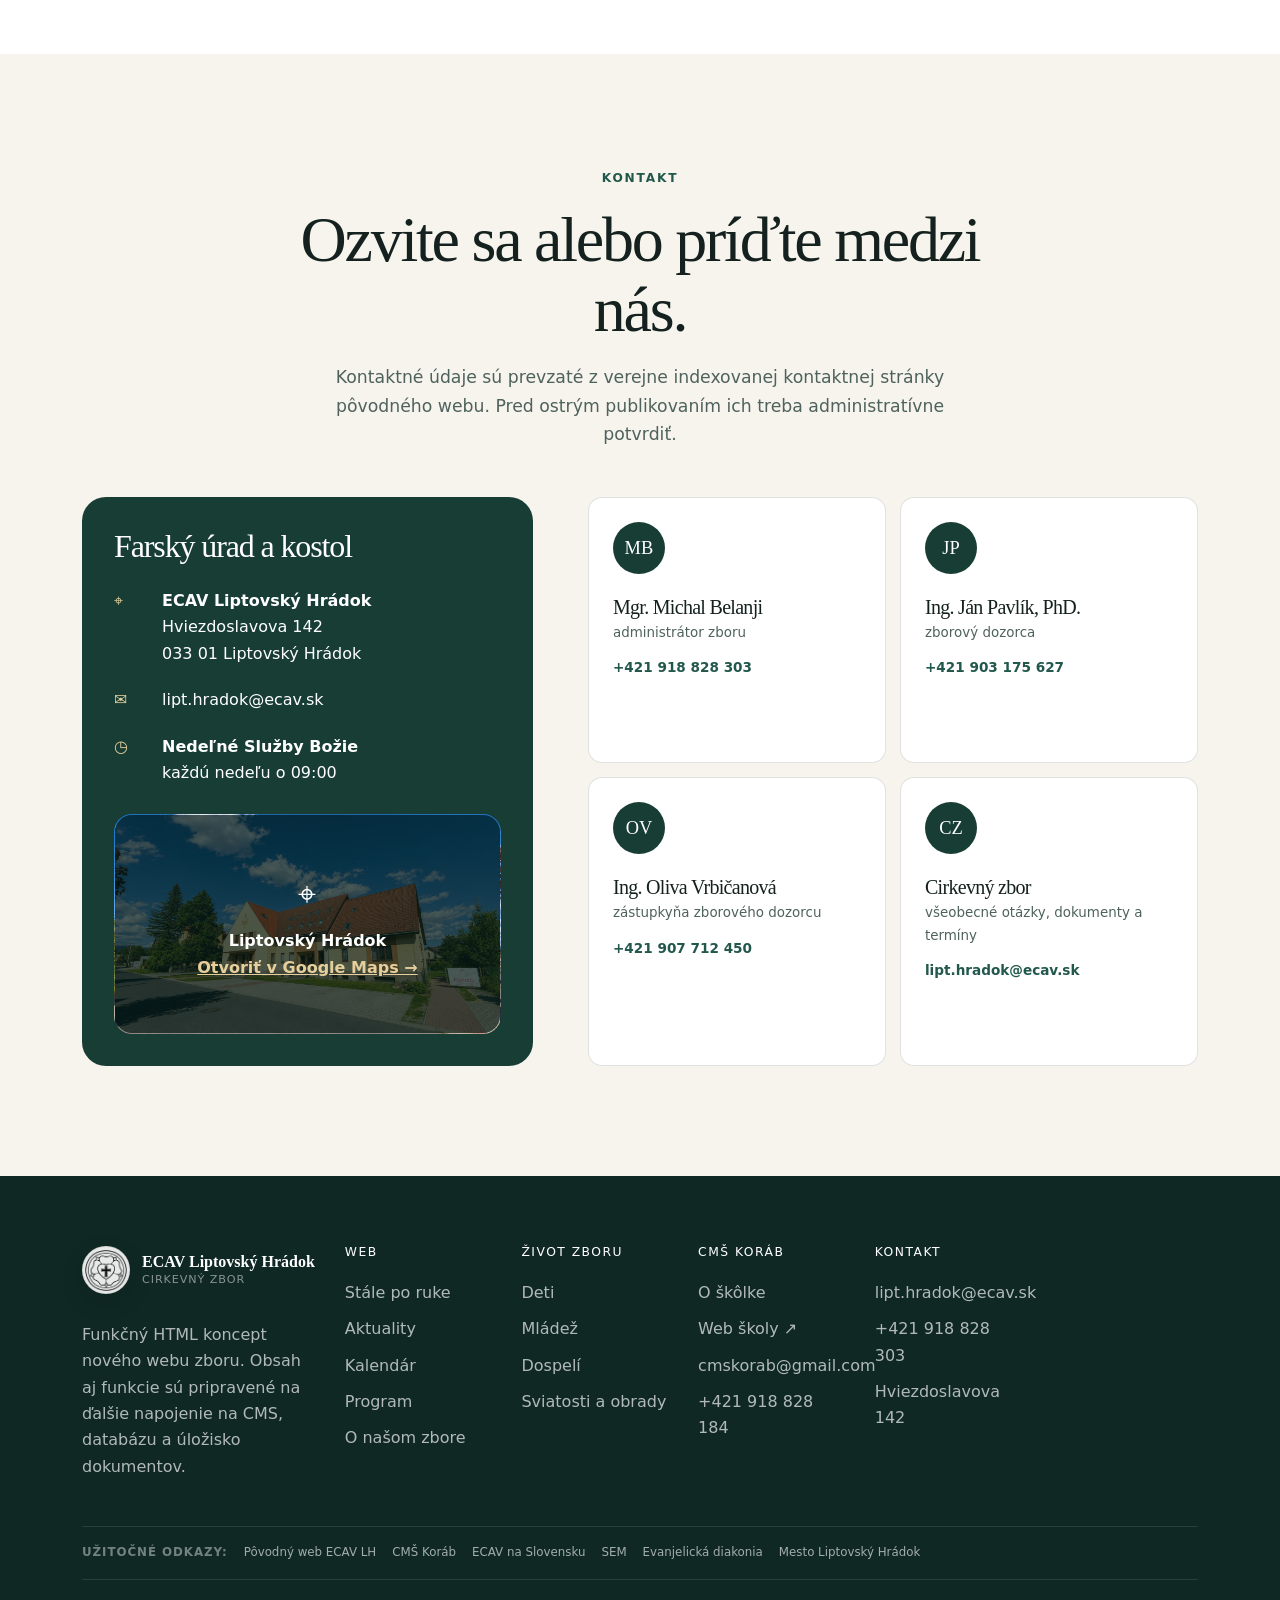
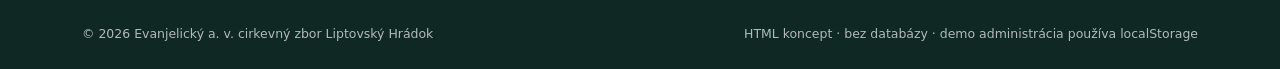
==== commit aea229d9: "Rename index(17).html to index.html" ====
--- a/index.html
+++ b/index.html
@@ -7,7 +7,7 @@
 <meta content="Dizajnový a funkčný HTML koncept webu Cirkevného zboru ECAV Liptovský Hrádok." name="description"/>
 <meta content="#173d35" name="theme-color"/>
 <title>ECAV Liptovský Hrádok | Spoločenstvo viery</title>
-<!-- Bootstrap 5.3.8: grid, responsive navbar/collapse, carousel, modal and utilities -->
+<!-- Bootstrap 5.3.8: grid, responsive navbar/collapse, carousel, meeting modal and utilities -->
 <link crossorigin="anonymous" href="https://cdn.jsdelivr.net/npm/bootstrap@5.3.8/dist/css/bootstrap.min.css" integrity="sha384-sRIl4kxILFvY47J16cr9ZwB07vP4J8+LH7qKQnuqkuIAvNWLzeN8tE5YBujZqJLB" rel="stylesheet"/>
 <!--
     ECAV LIPTOVSKÝ HRÁDOK — FUNKČNÝ HTML KONCEPT
@@ -29,7 +29,7 @@
     DÔLEŽITÉ PRE REALIZAČNÚ FIRMU:
     1. Pred ostrým nasadením znova overiť osoby, telefónne čísla a pravidelné termíny.
     2. Nahradiť localStorage databázou/CMS a zaviesť reálne prihlasovanie.
-    3. Dokumenty a galériu pripojiť k vybranému úložisku (Google Drive API / cloud storage).
+    3. Dokumenty a mediálne súbory pripojiť k vybranému úložisku (Google Drive API / cloud storage).
     4. Doplniť GDPR dokumentáciu, cookies podľa reálne nasadených služieb a antispam formulárov.
     5. Bootstrap je použitý pre responzívnu navigáciu, carousel, modal a utility; vlastné CSS zachováva originálny vizuál.
     6. Trvalé oznamy sú oddelené od časových aktualít vlastnosťou `persistent`.
@@ -1247,6 +1247,216 @@
       .language-button { min-width: 24px; height: 22px; font-size: .59rem; }
     }
 
+
+
+    /* =========================================================
+       9E. CONTENT REFINEMENTS: NOTICES, PROGRAM + COMPACT ABOUT
+       ========================================================= */
+    .main-nav a {
+      font-size: clamp(.84rem, .82vw, .94rem);
+      letter-spacing: .005em;
+    }
+
+    .announcements-section-top {
+      padding-top: 72px;
+      padding-bottom: 72px;
+      background:
+        radial-gradient(circle at 92% 8%, rgba(198,166,106,.14), transparent 23%),
+        var(--paper);
+    }
+    .announcement-shortcuts {
+      display: flex;
+      flex-wrap: wrap;
+      gap: 9px;
+      margin-top: 24px;
+    }
+    .announcement-shortcut {
+      min-height: 42px;
+      display: inline-flex;
+      align-items: center;
+      gap: 8px;
+      padding: 9px 14px;
+      border: 1px solid var(--line);
+      border-radius: 999px;
+      color: var(--forest-2);
+      background: rgba(255,255,255,.78);
+      box-shadow: 0 8px 24px rgba(20,33,30,.05);
+      font-size: .82rem;
+      font-weight: 800;
+      text-decoration: none;
+      cursor: pointer;
+      transition: transform .22s var(--ease), background .22s ease, box-shadow .22s ease;
+    }
+    .announcement-shortcut:hover {
+      color: var(--forest);
+      background: #fff;
+      box-shadow: var(--shadow-sm);
+      transform: translateY(-2px);
+    }
+    .announcement-shortcut--whatsapp {
+      border-color: rgba(23,61,53,.22);
+      color: #fff;
+      background: var(--forest);
+    }
+    .announcement-shortcut--whatsapp:hover { color: #fff; background: var(--forest-2); }
+
+    .program-section {
+      position: relative;
+      isolation: isolate;
+      overflow: hidden;
+    }
+    .program-section::before {
+      content: "";
+      position: absolute;
+      z-index: -2;
+      top: 8%;
+      right: -7%;
+      width: min(42vw, 620px);
+      height: 84%;
+      border-radius: 48% 0 0 48%;
+      background:
+        linear-gradient(90deg, var(--surface-solid) 0%, rgba(255,255,255,.72) 22%, rgba(255,255,255,.08) 100%),
+        url("assets/images/konfirmacia-2026.webp") center 40% / cover;
+      opacity: .15;
+      transform: rotate(2.5deg);
+      filter: saturate(.88);
+    }
+    .program-section::after {
+      content: "";
+      position: absolute;
+      z-index: -1;
+      right: 7%;
+      bottom: 7%;
+      width: 240px;
+      height: 240px;
+      border: 1px solid rgba(23,61,53,.1);
+      border-radius: 50%;
+    }
+    .program-item--interactive {
+      min-height: 220px;
+      position: relative;
+      align-items: start;
+      box-shadow: 0 10px 32px rgba(20,33,30,.05);
+      transition: transform .25s var(--ease), border-color .25s ease, box-shadow .25s ease;
+    }
+    .program-item--interactive:hover {
+      border-color: rgba(23,61,53,.28);
+      box-shadow: var(--shadow-sm);
+      transform: translateY(-3px);
+    }
+    .program-item__content {
+      min-height: 100%;
+      display: flex;
+      flex-direction: column;
+      align-items: flex-start;
+    }
+    .program-item__content p { margin-bottom: 20px; }
+    .program-details-button {
+      display: inline-flex;
+      align-items: center;
+      gap: 8px;
+      margin-top: auto;
+      padding: 0;
+      border: 0;
+      color: var(--forest-2);
+      background: transparent;
+      font-size: .82rem;
+      font-weight: 850;
+      cursor: pointer;
+    }
+    .program-details-button span { transition: transform .2s var(--ease); }
+    .program-details-button:hover span { transform: translateX(4px); }
+
+    .meeting-modal .modal-content {
+      border: 0;
+      border-radius: 26px;
+      background: #f8f6f0;
+      box-shadow: var(--shadow-lg);
+      overflow: hidden;
+    }
+    .meeting-modal .modal-header {
+      align-items: flex-start;
+      padding: 27px 28px 20px;
+      border-bottom: 1px solid var(--line);
+      background:
+        radial-gradient(circle at 90% 0, rgba(198,166,106,.22), transparent 32%),
+        #fff;
+    }
+    .meeting-modal__eyebrow {
+      display: block;
+      margin-bottom: 7px;
+      color: var(--forest-2);
+      font-size: .7rem;
+      font-weight: 850;
+      letter-spacing: .12em;
+      text-transform: uppercase;
+    }
+    .meeting-modal .modal-title { font-size: 2rem; }
+    .meeting-modal .modal-body { padding: 26px 28px 30px; }
+    .meeting-modal__meta {
+      display: grid;
+      grid-template-columns: 1fr 1fr;
+      gap: 10px;
+      margin-bottom: 24px;
+    }
+    .meeting-modal__meta > div {
+      display: grid;
+      grid-template-columns: 34px 1fr;
+      gap: 10px;
+      padding: 14px;
+      border: 1px solid var(--line);
+      border-radius: 15px;
+      background: #fff;
+    }
+    .meeting-modal__meta > div > span { color: var(--gold); font-size: 1.15rem; }
+    .meeting-modal__meta small {
+      display: block;
+      color: var(--ink-soft);
+      font-size: .68rem;
+      font-weight: 800;
+      letter-spacing: .08em;
+      text-transform: uppercase;
+    }
+    .meeting-modal__meta strong { display: block; margin-top: 2px; font-size: .88rem; }
+    .meeting-modal__description {
+      margin-bottom: 24px;
+      padding: 20px;
+      border-radius: 16px;
+      background: rgba(255,255,255,.72);
+    }
+    .meeting-modal__description h3 { margin-bottom: 9px; font-size: 1.2rem; }
+    .meeting-modal__description p { color: var(--ink-soft); }
+
+    .about-section-compact { padding: 72px 0; }
+    .about-grid--compact {
+      grid-template-columns: minmax(300px, .78fr) minmax(0, 1.22fr);
+      gap: 48px;
+    }
+    .about-art--compact { min-height: 360px; }
+    .about-section-compact .section-title {
+      max-width: 620px;
+      font-size: clamp(2.15rem, 4.2vw, 3.8rem);
+    }
+    .about-section-compact .about-copy > p { max-width: 650px; }
+    .about-section-compact .about-quote { padding: 18px 20px; }
+    .about-section-compact .about-quote p { font-size: 1.05rem; }
+
+    @media (max-width: 1199.98px) {
+      .main-nav a { font-size: .94rem; }
+    }
+    @media (max-width: 820px) {
+      .announcements-section-top { padding-top: 58px; padding-bottom: 58px; }
+      .program-section::before { width: 70vw; right: -30%; opacity: .1; }
+      .about-grid--compact { grid-template-columns: 1fr; }
+      .about-art--compact { min-height: 330px; }
+    }
+    @media (max-width: 560px) {
+      .announcement-shortcuts { display: grid; }
+      .announcement-shortcut { width: 100%; justify-content: center; }
+      .meeting-modal__meta { grid-template-columns: 1fr; }
+      .program-item--interactive { min-height: auto; }
+    }
+
 </style>
 </head>
 <body class="bootstrap-concept">
@@ -1266,6 +1476,7 @@
 <li class="nav-item"><a class="nav-link" href="#kalendar">Kalendár</a></li>
 <li class="nav-item"><a class="nav-link" href="#program">Stretnutia</a></li>
 <li class="nav-item"><a class="nav-link" href="#zivot-zboru">Život zboru</a></li>
+<li class="nav-item"><a class="nav-link" href="#o-nas">O nás</a></li>
 <li class="nav-item"><a class="nav-link" href="#korab">CMŠ Koráb</a></li>
 <li class="nav-item"><a class="nav-link" href="#dokumenty">Dokumenty</a></li>
 <li class="nav-item"><a class="nav-link" href="#kontakt">Kontakt</a></li>
@@ -1333,14 +1544,32 @@
 <a class="quick-link" href="#kontakt"><span class="quick-icon">⌖</span><span><strong>Kontakt a mapa</strong><small>Farský úrad a vedenie</small></span></a>
 </div>
 </div>
-<aside aria-label="Fotografie kostola a života zboru" class="photo-ribbon-wrap">
-<div class="container photo-ribbon reveal">
-<figure class="photo-slice"><img alt="Budova evanjelického kostola v Liptovskom Hrádku" data-parallax-strength="18" data-photo-parallax="" loading="eager" src="assets/images/kostol-exterier.webp"/><figcaption>Kostol v Liptovskom Hrádku</figcaption></figure>
-<figure class="photo-slice"><img alt="Kazateľnica a oltár v interiéri kostola" data-parallax-strength="28" data-photo-parallax="" loading="lazy" src="assets/images/kostol-interier-kazatelnica.webp"/><figcaption>Miesto slova</figcaption></figure>
-<figure class="photo-slice"><img alt="Konfirmačná slávnosť v kostole" data-parallax-strength="22" data-photo-parallax="" loading="lazy" src="assets/images/konfirmacia-2026.webp"/><figcaption>Živé spoločenstvo</figcaption></figure>
-<figure class="photo-slice"><img alt="Pohľad cez loď kostola k oltáru" data-parallax-strength="32" data-photo-parallax="" loading="lazy" src="assets/images/kostol-interier-lod.webp"/><figcaption>Priestor pokoja</figcaption></figure>
-</div>
-</aside>
+
+
+
+<section class="section announcements-section-top" id="aktuality">
+<div class="container">
+<div class="section-heading">
+<span class="eyebrow">Aktuálne v zbore</span>
+<h2 class="section-title">Oznamy na jednom mieste.</h2>
+<p class="section-lead">Najdôležitejšie informácie pre členov zboru aj návštevníkov. V ostrej verzii sa budú publikovať cez administračné prostredie.</p>
+<div class="announcement-shortcuts">
+<button class="announcement-shortcut announcement-shortcut--whatsapp" data-config-action="whatsapp" type="button"><span aria-hidden="true">◉</span> WhatsApp komunita</button>
+<a class="announcement-shortcut" href="#stale-oznamy"><span aria-hidden="true">◎</span> Trvalé oznamy</a>
+<a class="announcement-shortcut" href="#kalendar"><span aria-hidden="true">◷</span> Kalendár udalostí</a>
+</div>
+</div>
+<div class="announcements-layout">
+<article class="featured-note reveal" id="featuredAnnouncement">
+<span class="featured-note__tag">Najbližšie stretnutie</span>
+<h3>Nedeľné Služby Božie</h3>
+<p>Každú nedeľu o 09:00 v evanjelickom kostole na Hviezdoslavovej ulici v Liptovskom Hrádku.</p>
+<a href="#program">Pozrieť pravidelný program →</a>
+</article>
+<div aria-live="polite" class="announcement-list" id="announcementList"></div>
+</div>
+</div>
+</section>
 <section class="section section--compact permanent-section" id="stale-oznamy">
 <div class="container">
 <div class="section-heading">
@@ -1377,24 +1606,14 @@
 </div>
 </div>
 </section>
-<section class="section" id="aktuality">
-<div class="container">
-<div class="section-heading">
-<span class="eyebrow">Aktuálne v zbore</span>
-<h2 class="section-title">Oznamy na jednom mieste.</h2>
-<p class="section-lead">Najdôležitejšie informácie pre členov zboru aj návštevníkov. V ostrej verzii sa budú publikovať cez administračné prostredie.</p>
-</div>
-<div class="announcements-layout">
-<article class="featured-note reveal" id="featuredAnnouncement">
-<span class="featured-note__tag">Najbližšie stretnutie</span>
-<h3>Nedeľné Služby Božie</h3>
-<p>Každú nedeľu o 09:00 v evanjelickom kostole na Hviezdoslavovej ulici v Liptovskom Hrádku.</p>
-<a href="#program">Pozrieť pravidelný program →</a>
-</article>
-<div aria-live="polite" class="announcement-list" id="announcementList"></div>
-</div>
-</div>
-</section>
+<aside aria-label="Fotografie kostola a života zboru" class="photo-ribbon-wrap">
+<div class="container photo-ribbon reveal">
+<figure class="photo-slice"><img alt="Budova evanjelického kostola v Liptovskom Hrádku" data-parallax-strength="18" data-photo-parallax="" loading="eager" src="assets/images/kostol-exterier.webp"/><figcaption>Kostol v Liptovskom Hrádku</figcaption></figure>
+<figure class="photo-slice"><img alt="Kazateľnica a oltár v interiéri kostola" data-parallax-strength="28" data-photo-parallax="" loading="lazy" src="assets/images/kostol-interier-kazatelnica.webp"/><figcaption>Miesto slova</figcaption></figure>
+<figure class="photo-slice"><img alt="Konfirmačná slávnosť v kostole" data-parallax-strength="22" data-photo-parallax="" loading="lazy" src="assets/images/konfirmacia-2026.webp"/><figcaption>Živé spoločenstvo</figcaption></figure>
+<figure class="photo-slice"><img alt="Pohľad cez loď kostola k oltáru" data-parallax-strength="32" data-photo-parallax="" loading="lazy" src="assets/images/kostol-interier-lod.webp"/><figcaption>Priestor pokoja</figcaption></figure>
+</div>
+</aside>
 <section class="section section--forest" id="kalendar">
 <div class="container">
 <div class="section-heading">
@@ -1423,51 +1642,69 @@
 </div>
 </div>
 </section>
-<section class="section section--white" id="program">
+<section class="section section--white program-section" id="program">
 <div class="container">
 <div class="section-heading section-heading--center">
 <span class="eyebrow">Pravidelný program</span>
 <h2 class="section-title">Týždeň v našom zbore.</h2>
-<p class="section-lead">Program je zostavený z verejne dostupných informácií pôvodného webu. Mimoriadne zmeny a sviatočné termíny patria do sekcie Aktuality.</p>
+<p class="section-lead">Stručný prehľad pravidelných stretnutí. Pri každej položke si môžete otvoriť podrobnejšie informácie.</p>
 </div>
 <div class="program-grid">
-<article class="program-item reveal">
+<article class="program-item program-item--interactive reveal">
 <div><span class="program-day">Nedeľa</span><strong class="program-time">09:00</strong></div>
-<div><h3>Služby Božie</h3><p>Spoločné bohoslužobné stretnutie v evanjelickom kostole na Hviezdoslavovej ulici.</p></div>
+<div class="program-item__content"><h3>Služby Božie</h3><p>Nedeľné bohoslužby pre všetky generácie.</p>
+<button class="program-details-button" data-bs-target="#meetingModal" data-bs-toggle="modal" data-meeting-description-en="We gather around God’s Word, prayer, hymns and the sacraments. Visitors and families with children are warmly welcome." data-meeting-description-sk="Stretávame sa pri Božom slove, modlitbe, piesňach a sviatostiach. Návštevníci aj rodiny s deťmi sú srdečne vítaní." data-meeting-location-en="Evangelical church, Hviezdoslavova 142" data-meeting-location-sk="Evanjelický kostol, Hviezdoslavova 142" data-meeting-schedule-en="Every Sunday at 09:00" data-meeting-schedule-sk="Každú nedeľu o 09:00" data-meeting-title-en="Worship Service" data-meeting-title-sk="Služby Božie" type="button">Viac informácií <span aria-hidden="true">→</span></button></div>
 </article>
-<article class="program-item reveal">
+<article class="program-item program-item--interactive reveal">
 <div><span class="program-day">Nedeľa</span><strong class="program-time">09:00</strong></div>
-<div><h3>Detská besiedka</h3><p>Program pre deti prebieha počas Služieb Božích, zvyčajne v hornej miestnosti kostola.</p></div>
+<div class="program-item__content"><h3>Detská besiedka</h3><p>Biblický program pre deti počas bohoslužieb.</p>
+<button class="program-details-button" data-bs-target="#meetingModal" data-bs-toggle="modal" data-meeting-description-en="A friendly programme for children with Bible stories, conversation and creative activities. It runs at the same time as the Sunday worship service." data-meeting-description-sk="Priateľský program pre deti s biblickými príbehmi, rozhovorom a tvorivými aktivitami. Prebieha súbežne s nedeľnými Službami Božími." data-meeting-location-en="Upper room of the church" data-meeting-location-sk="Horná miestnosť kostola" data-meeting-schedule-en="Every Sunday at 09:00" data-meeting-schedule-sk="Každú nedeľu o 09:00" data-meeting-title-en="Children’s Programme" data-meeting-title-sk="Detská besiedka" type="button">Viac informácií <span aria-hidden="true">→</span></button></div>
 </article>
-<article class="program-item reveal">
+<article class="program-item program-item--interactive reveal">
 <div><span class="program-day">Streda</span><strong class="program-time">podľa oznamov</strong></div>
-<div><h3>Modlitebné spoločenstvo</h3><p>Pravidelné stretnutie pri modlitbe za zbor, rodiny, mesto a aktuálne potreby.</p></div>
+<div class="program-item__content"><h3>Modlitebné spoločenstvo</h3><p>Spoločná modlitba za zbor a aktuálne potreby.</p>
+<button class="program-details-button" data-bs-target="#meetingModal" data-bs-toggle="modal" data-meeting-description-en="A quiet gathering for shared prayer for the congregation, families, the town and current needs. The exact time is published in the notices." data-meeting-description-sk="Pokojné stretnutie pri spoločnej modlitbe za zbor, rodiny, mesto a aktuálne potreby. Presný čas je zverejnený v oznamoch." data-meeting-location-en="Church premises" data-meeting-location-sk="Zborové priestory" data-meeting-schedule-en="Wednesday, according to current notices" data-meeting-schedule-sk="V stredu, podľa aktuálnych oznamov" data-meeting-title-en="Prayer Fellowship" data-meeting-title-sk="Modlitebné spoločenstvo" type="button">Viac informácií <span aria-hidden="true">→</span></button></div>
 </article>
-<article class="program-item reveal">
+<article class="program-item program-item--interactive reveal">
 <div><span class="program-day">Každý 2. piatok</span><strong class="program-time">19:00</strong></div>
-<div><h3>Stretnutie mužov</h3><p>Neformálny spoločný čas mužov v hornej miestnosti, rozhovory a duchovné povzbudenie.</p></div>
+<div class="program-item__content"><h3>Stretnutie mužov</h3><p>Rozhovory, spoločenstvo a duchovné povzbudenie.</p>
+<button class="program-details-button" data-bs-target="#meetingModal" data-bs-toggle="modal" data-meeting-description-en="An informal evening for men with conversation, fellowship and spiritual encouragement. Current changes are announced on the website." data-meeting-description-sk="Neformálny večer pre mužov s rozhovormi, spoločenstvom a duchovným povzbudením. Aktuálne zmeny sú uvedené v oznamoch." data-meeting-location-en="Upper room of the church" data-meeting-location-sk="Horná miestnosť kostola" data-meeting-schedule-en="Every second Friday at 19:00" data-meeting-schedule-sk="Každý druhý piatok o 19:00" data-meeting-title-en="Men’s Gathering" data-meeting-title-sk="Stretnutie mužov" type="button">Viac informácií <span aria-hidden="true">→</span></button></div>
 </article>
-<article class="program-item reveal">
+<article class="program-item program-item--interactive reveal">
 <div><span class="program-day">Počas týždňa</span><strong class="program-time">aktuálne</strong></div>
-<div><h3>Dorast a mládež</h3><p>Stretnutia, výlety, tábory a spoločné aktivity. Presný termín je vhodné zverejňovať v aktuálnych oznamoch.</p></div>
+<div class="program-item__content"><h3>Dorast a mládež</h3><p>Stretnutia mladých podľa aktuálnych oznamov.</p>
+<button class="program-details-button" data-bs-target="#meetingModal" data-bs-toggle="modal" data-meeting-description-en="Gatherings, trips, camps and shared activities for teenagers and young people. The current date, time and venue are published in the notices." data-meeting-description-sk="Stretnutia, výlety, tábory a spoločné aktivity pre dorast a mladých. Aktuálny dátum, čas a miesto sú zverejnené v oznamoch." data-meeting-location-en="According to the current event" data-meeting-location-sk="Podľa aktuálneho podujatia" data-meeting-schedule-en="According to current notices" data-meeting-schedule-sk="Podľa aktuálnych oznamov" data-meeting-title-en="Youth and Teenagers" data-meeting-title-sk="Dorast a mládež" type="button">Viac informácií <span aria-hidden="true">→</span></button></div>
 </article>
-<article class="program-item reveal">
+<article class="program-item program-item--interactive reveal">
 <div><span class="program-day">Podľa dohody</span><strong class="program-time">kontakt</strong></div>
-<div><h3>Pastorálna služba</h3><p>Rozhovor, duchovné sprevádzanie, návšteva chorých alebo príprava sviatostí a obradov.</p></div>
+<div class="program-item__content"><h3>Pastorálna služba</h3><p>Osobný rozhovor a duchovné sprevádzanie.</p>
+<button class="program-details-button" data-bs-target="#meetingModal" data-bs-toggle="modal" data-meeting-description-en="A personal conversation, spiritual guidance, a visit to someone who is ill, support in grief, or preparation for sacraments and church ceremonies can be arranged through the church office." data-meeting-description-sk="Cez farský úrad si môžete dohodnúť osobný rozhovor, duchovné sprevádzanie, návštevu chorého, podporu v zármutku alebo prípravu sviatostí a cirkevných obradov." data-meeting-location-en="By personal arrangement" data-meeting-location-sk="Podľa osobnej dohody" data-meeting-schedule-en="By appointment" data-meeting-schedule-sk="Podľa dohody" data-meeting-title-en="Pastoral Care" data-meeting-title-sk="Pastorálna služba" type="button">Viac informácií <span aria-hidden="true">→</span></button></div>
 </article>
 </div>
-<p class="program-note">Poznámka pre ostrý web: časy bez presného verejného údaja treba pred nasadením potvrdiť a spravovať cez administráciu.</p>
 </div>
 </section>
-<section aria-label="Život zboru v obraze" class="photo-story">
-<img alt="Slávnostná konfirmácia v evanjelickom kostole v Liptovskom Hrádku" data-parallax-strength="46" data-photo-parallax="" loading="lazy" src="assets/images/konfirmacia-2026.webp"/>
-<div class="photo-story__overlay"></div>
-<div class="container photo-story__content">
-<span class="eyebrow">Spoločne pred Bohom</span>
-<blockquote>„Kde sú dvaja alebo traja zhromaždení v mojom mene, tam som medzi nimi.“</blockquote>
-<p>Spoločenstvo viery sa tvorí pri Božom slove, modlitbe, sviatostiach aj vo vzájomnej službe.</p>
-</div>
-</section>
+<div aria-hidden="true" aria-labelledby="meetingModalTitle" class="modal fade meeting-modal" id="meetingModal" tabindex="-1">
+<div class="modal-dialog modal-dialog-centered">
+<div class="modal-content">
+<div class="modal-header">
+<div>
+<span class="meeting-modal__eyebrow">Stretnutie v zbore</span>
+<h2 class="modal-title" id="meetingModalTitle">Stretnutie</h2>
+</div>
+<button aria-label="Zavrieť" class="btn-close" data-bs-dismiss="modal" type="button"></button>
+</div>
+<div class="modal-body">
+<div class="meeting-modal__meta">
+<div><span aria-hidden="true">◷</span><div><small>Kedy</small><strong id="meetingModalSchedule">—</strong></div></div>
+<div><span aria-hidden="true">⌖</span><div><small>Kde</small><strong id="meetingModalLocation">—</strong></div></div>
+</div>
+<div class="meeting-modal__description"><h3>Podrobnosti</h3><p id="meetingModalDescription"></p></div>
+<a class="button button--small" href="#kontakt" data-bs-dismiss="modal">Kontaktovať zbor</a>
+</div>
+</div>
+</div>
+</div>
+
 <section class="section section--forest" id="zivot-zboru">
 <div class="container">
 <div class="section-heading">
@@ -1546,63 +1783,24 @@
 <article class="document-item"><span class="document-icon">PDF</span><span><strong>Kňazská správa za rok 2025</strong><small>Výročná správa cirkevného zboru</small></span><a href="https://www.ecavlh.sk/documentloader.php?filename=kn%CC%8Cazska%CC%81+spra%CC%81va+2025+lh.pdf&amp;id=887" rel="noopener" target="_blank">Stiahnuť</a></article>
 <article class="document-item"><span class="document-icon">PDF</span><span><strong>Hrádocký prameň</strong><small>Zborový časopis — archív vydaní</small></span><a href="https://www.ecavlh.sk/zborovy-casopis" rel="noopener" target="_blank">Archív</a></article>
 <article class="document-item"><span class="document-icon">DOC</span><span><strong>Tlačivá a žiadosti</strong><small>Miesto pre formuláre spravované administrátorom</small></span><a href="#kontakt">Vyžiadať</a></article>
-<article class="document-item"><span class="document-icon">ZIP</span><span><strong>Fotografie z podujatí</strong><small>Budúce napojenie na albumy a Google Disk</small></span><a href="#galeria">Galéria</a></article>
 </div>
 </div>
 </section>
-<section class="section" id="galeria">
-<div class="container">
-<div class="section-heading">
-<span class="eyebrow">Galéria</span>
-<h2 class="section-title">Momenty zo života spoločenstva.</h2>
-<p class="section-lead">Výber reálnych fotografií kostola a zborového života. Kliknutím sa fotografia otvorí vo väčšom náhľade; realizačná firma môže galériu napojiť na CMS, Google Drive API alebo iné úložisko.</p>
-</div>
-<div class="gallery-grid reveal">
-<button class="gallery-card" data-bs-target="#galleryModal" data-bs-toggle="modal" data-gallery-alt="Konfirmácia 2026 v evanjelickom kostole" data-gallery-src="assets/images/konfirmacia-2026.webp" type="button">
-<img alt="Konfirmácia 2026 v evanjelickom kostole" class="gallery-art" loading="lazy" src="assets/images/konfirmacia-2026.webp"/>
-<span class="gallery-overlay"><strong>Konfirmácia 2026</strong><small>Slávnostné spoločenstvo</small></span>
-</button>
-<button class="gallery-card" data-bs-target="#galleryModal" data-bs-toggle="modal" data-gallery-alt="Budova evanjelického kostola v Liptovskom Hrádku" data-gallery-src="assets/images/kostol-exterier.webp" type="button">
-<img alt="Budova evanjelického kostola v Liptovskom Hrádku" class="gallery-art" loading="lazy" src="assets/images/kostol-exterier.webp"/>
-<span class="gallery-overlay"><strong>Náš kostol</strong><small>Hviezdoslavova 142</small></span>
-</button>
-<button class="gallery-card" data-bs-target="#galleryModal" data-bs-toggle="modal" data-gallery-alt="Pohľad cez loď evanjelického kostola k oltáru" data-gallery-src="assets/images/kostol-interier-lod.webp" type="button">
-<img alt="Pohľad cez loď evanjelického kostola k oltáru" class="gallery-art" loading="lazy" src="assets/images/kostol-interier-lod.webp"/>
-<span class="gallery-overlay"><strong>Priestor bohoslužieb</strong><small>Interiér kostola</small></span>
-</button>
-<button class="gallery-card" data-bs-target="#galleryModal" data-bs-toggle="modal" data-gallery-alt="Kazateľnica, oltár a drevený strop kostola" data-gallery-src="assets/images/kostol-interier-kazatelnica.webp" type="button">
-<img alt="Kazateľnica, oltár a drevený strop kostola" class="gallery-art" loading="lazy" src="assets/images/kostol-interier-kazatelnica.webp"/>
-<span class="gallery-overlay"><strong>Miesto slova a modlitby</strong><small>Kazateľnica a oltár</small></span>
-</button>
-</div>
-<div aria-hidden="true" aria-labelledby="galleryModalLabel" class="modal fade gallery-modal" id="galleryModal" tabindex="-1">
-<div class="modal-dialog modal-xl modal-dialog-centered">
-<div class="modal-content">
-<div class="modal-header border-0">
-<h2 class="modal-title fs-5" id="galleryModalLabel">Fotografia zo života zboru</h2>
-<button aria-label="Zavrieť" class="btn-close" data-bs-dismiss="modal" type="button"></button>
-</div>
-<div class="modal-body pt-0"><img alt="" class="img-fluid rounded-4 mx-auto" id="galleryModalImage" src="assets/images/konfirmacia-2026.webp"/></div>
-</div>
-</div>
-</div>
-</div>
-</section>
-<section class="section section--white" id="o-nas">
-<div class="container about-grid">
-<div class="about-art reveal">
+
+<section class="section section--white about-section-compact" id="o-nas">
+<div class="container about-grid about-grid--compact">
+<div class="about-art about-art--compact reveal">
 <img alt="Svetlý interiér evanjelického kostola s kazateľnicou a oltárom" loading="lazy" src="assets/images/kostol-interier-kazatelnica.webp"/>
 <div class="about-quote"><p>„Túžime byť miestom, kde človek nájde prijatie, pokoj a povzbudenie z Božieho slova.“</p></div>
 </div>
 <div class="about-copy">
 <span class="eyebrow">O našom zbore</span>
-<h2 class="section-title">Viera zakorenená v Liptove.</h2>
-<p>Liptovský Hrádok bol v minulosti diaspórou Svätopeterského zboru, do ktorého patrilo sedem obcí. Počas obdobia prvej Československej republiky v meste narástol počet evanjelikov a postupne sa rozvíjal samostatný zborový život.</p>
-<p>Dnes zbor vytvára priestor pre bohoslužby, deti, mladých, dospelých, modlitby, pastorálnu službu aj spoločné podujatia. Nový web má tieto oblasti predstaviť zrozumiteľne a umožniť ich jednoduchú správu.</p>
+<h2 class="section-title">Spoločenstvo viery a služby.</h2>
+<p>Sme evanjelický cirkevný zbor otvorený deťom, mladým, rodinám, dospelým aj seniorom. Stretávame sa pri Božom slove, modlitbe, sviatostiach a vzájomnej pomoci.</p>
 <div class="about-stats">
 <div class="about-stat"><strong>09:00</strong><small>nedeľné Služby Božie</small></div>
-<div class="about-stat"><strong>7 dní</strong><small>priestor pre život viery</small></div>
-<div class="about-stat"><strong>všetci</strong><small>generácie vítané</small></div>
+<div class="about-stat"><strong>otvorené</strong><small>pre všetky generácie</small></div>
+<div class="about-stat"><strong>spolu</strong><small>vo viere a službe</small></div>
 </div>
 </div>
 </div>
@@ -1640,7 +1838,7 @@
 <a class="brand" href="#domov"><span class="brand-mark brand-mark--luther"><img alt="" class="brand-logo-image" src="[data-uri]"/></span><span class="brand-copy"><strong>ECAV Liptovský Hrádok</strong><small>Cirkevný zbor</small></span></a>
 <p>Funkčný HTML koncept nového webu zboru. Obsah aj funkcie sú pripravené na ďalšie napojenie na CMS, databázu a úložisko dokumentov.</p>
 </div>
-<div class="footer-col"><h3>Web</h3><a href="#stale-oznamy">Stále po ruke</a><a href="#aktuality">Aktuality</a><a href="#kalendar">Kalendár</a><a href="#program">Program</a><a href="#galeria">Galéria</a></div>
+<div class="footer-col"><h3>Web</h3><a href="#stale-oznamy">Stále po ruke</a><a href="#aktuality">Aktuality</a><a href="#kalendar">Kalendár</a><a href="#program">Program</a><a href="#o-nas">O našom zbore</a></div>
 <div class="footer-col"><h3>Život zboru</h3><a href="#zivot-zboru">Deti</a><a href="#zivot-zboru">Mládež</a><a href="#zivot-zboru">Dospelí</a><a href="#prakticke">Sviatosti a obrady</a></div>
 <div class="footer-col"><h3>CMŠ Koráb</h3><a href="#korab">O škôlke</a><a href="https://cms-korab.sk/" rel="noopener noreferrer" target="_blank">Web školy ↗</a><a href="mailto:cmskorab@gmail.com">cmskorab@gmail.com</a><a href="tel:+421918828184">+421 918 828 184</a></div>
 
@@ -1739,7 +1937,7 @@
        administrator remains in the language in which it was entered; a future
        CMS should provide dedicated SK and EN fields for user-managed content.
        ========================================================= */
-    const I18N_EN = {"ECAV Liptovský Hrádok | Spoločenstvo viery":"ECAV Liptovský Hrádok | Community of Faith","Preskočiť na obsah":"Skip to content","Cirkevný zbor":"Church congregation","Aktuality":"News","Kalendár":"Calendar","Stretnutia":"Gatherings","Život zboru":"Church life","Dokumenty":"Documents","Kontakt":"Contact","Najbližší program":"Upcoming programme","Otvoriť demo administráciu":"Open demo administration","Demo administrácia":"Demo administration","Otvoriť menu":"Open menu","Hlavná navigácia":"Main navigation","Výber jazyka":"Language selection","Užitočné externé odkazy":"Useful external links","Predchádzajúca fotografia":"Previous photo","Nasledujúca fotografia":"Next photo","Exteriér kostola":"Church exterior","Interiér kostola":"Church interior","Konfirmácia":"Confirmation","Kazateľnica a oltár":"Pulpit and altar","Evanjelický a. v. cirkevný zbor":"Evangelical Church of the Augsburg Confession","Miesto pre":"A place for","vieru, nádej":"faith, hope","a spoločenstvo.":"and community.","Sme spoločenstvom ľudí v Liptovskom Hrádku, ktorí sa stretávajú pri Božom slove, modlitbe a službe druhým. Dvere sú otvorené pre všetky generácie.":"We are a community in Liptovský Hrádok gathering around God’s Word, prayer and service to others. Our doors are open to every generation.","Pozrieť kalendár":"View calendar","Ako nás nájdete":"How to find us","Každú nedeľu":"Every Sunday","Služby Božie":"Worship service","Najbližšia nedeľa":"Next Sunday","Detská besiedka prebieha súbežne o 09:00.":"Children’s programme runs at the same time at 09:00.","Najbližšie pravidelné služby Božie":"Upcoming regular worship service","WhatsApp komunita":"WhatsApp community","Oznamy a život zboru v mobile":"News and church life on your phone","Pravidelný program":"Regular programme","Stretnutia počas týždňa":"Gatherings during the week","Správy a zborový časopis":"Reports and church magazine","Kontakt a mapa":"Contact and map","Farský úrad a vedenie":"Church office and leadership","Kostol v Liptovskom Hrádku":"Church in Liptovský Hrádok","Miesto slova":"A place of the Word","Živé spoločenstvo":"A living community","Priestor pokoja":"A place of peace","Stále po ruke":"Always at hand","Trvalé oznamy a praktické odkazy.":"Permanent notices and practical links.","Informácie, ktoré sa nemenia každý týždeň a nemajú dátum skončenia. V demo administrácii ich možno upravovať rovnako ako bežné oznamy.":"Information that does not change every week and has no expiry date. In the demo administration it can be edited just like regular notices.","WhatsApp zborová komunita":"Church WhatsApp community","Rýchle oznamy, pripomienky podujatí a praktické informácie priamo v mobile.":"Quick notices, event reminders and practical information directly on your phone.","Pridať sa do komunity →":"Join the community →","Modlitebná prosba":"Prayer request","Pošlite prosbu o modlitbu alebo požiadajte o osobný rozhovor.":"Send a prayer request or ask for a personal conversation.","Napísať dôvernú správu →":"Write a confidential message →","Potrebujem pomoc":"I need help","Pastorálny rozhovor, návšteva chorého alebo praktická otázka pre farský úrad.":"A pastoral conversation, a visit to someone who is ill, or a practical question for the church office.","Zavolať na farský úrad →":"Call the church office →","Podpora zboru":"Support the congregation","Miesto pre číslo účtu, QR platbu alebo stránku s možnosťami podpory služby zboru.":"A place for bank details, QR payment or a page describing ways to support the congregation’s ministry.","Zobraziť možnosti podpory →":"View support options →","Aktuálne v zbore":"Current church news","Oznamy na jednom mieste.":"All notices in one place.","Najdôležitejšie informácie pre členov zboru aj návštevníkov. V ostrej verzii sa budú publikovať cez administračné prostredie.":"The most important information for congregation members and visitors. In the production version it will be published through the administration system.","Najbližšie stretnutie":"Next gathering","Nedeľné Služby Božie":"Sunday Worship Service","Každú nedeľu o 09:00 v evanjelickom kostole na Hviezdoslavovej ulici v Liptovskom Hrádku.":"Every Sunday at 09:00 in the Evangelical church on Hviezdoslavova Street in Liptovský Hrádok.","Pozrieť pravidelný program →":"View regular programme →","Otvoriť súvisiacu informáciu":"Open related information","Bez dátumu":"No date","Trvalý oznam":"Permanent notice","Zatiaľ nie sú publikované žiadne časové oznamy.":"No dated notices have been published yet.","Zatiaľ nie sú publikované žiadne trvalé oznamy.":"No permanent notices have been published yet.","Kedy sa stretneme?":"When do we meet?","Kalendár zobrazuje pravidelný program a udalosti pridané cez demo administráciu. Kliknutím na deň zobrazíte jeho program.":"The calendar shows the regular programme and events added through the demo administration. Select a day to see its programme.","Dnes":"Today","Po":"Mon","Ut":"Tue","St":"Wed","Št":"Thu","Pi":"Fri","So":"Sat","Ne":"Sun","Najbližšie udalosti":"Upcoming events","Pravidelné aj jednorazové stretnutia":"Regular and one-off gatherings","Bez programu":"No programme","Dnešný program":"Today’s programme","Miesto bude upresnené":"Location to be confirmed","V tento deň nie je evidovaná udalosť.":"No event is listed for this day.","pravidelné":"regular","udalosť":"event","udalostí":"events","stretnutia/udalosti":"gatherings/events","Týždeň v našom zbore.":"A week in our congregation.","Program je zostavený z verejne dostupných informácií pôvodného webu. Mimoriadne zmeny a sviatočné termíny patria do sekcie Aktuality.":"The programme is based on publicly available information from the original website. Special changes and holiday dates belong in the News section.","Nedeľa":"Sunday","Spoločné bohoslužobné stretnutie v evanjelickom kostole na Hviezdoslavovej ulici.":"A shared worship service in the Evangelical church on Hviezdoslavova Street.","Detská besiedka":"Children’s programme","Program pre deti prebieha počas Služieb Božích, zvyčajne v hornej miestnosti kostola.":"The children’s programme takes place during the worship service, usually in the upper room of the church.","Streda":"Wednesday","podľa oznamov":"see current notices","Modlitebné spoločenstvo":"Prayer fellowship","Pravidelné stretnutie pri modlitbe za zbor, rodiny, mesto a aktuálne potreby.":"A regular time of prayer for the congregation, families, the town and current needs.","Každý 2. piatok":"Every second Friday","Stretnutie mužov":"Men’s gathering","Neformálny spoločný čas mužov v hornej miestnosti, rozhovory a duchovné povzbudenie.":"An informal gathering for men in the upper room, with conversation and spiritual encouragement.","Počas týždňa":"During the week","aktuálne":"current","Dorast a mládež":"Teenagers and youth","Stretnutia, výlety, tábory a spoločné aktivity. Presný termín je vhodné zverejňovať v aktuálnych oznamoch.":"Gatherings, trips, camps and shared activities. Exact dates should be published in current notices.","Podľa dohody":"By arrangement","kontakt":"contact","Pastorálna služba":"Pastoral care","Rozhovor, duchovné sprevádzanie, návšteva chorých alebo príprava sviatostí a obradov.":"Conversation, spiritual guidance, visits to the sick, or preparation for sacraments and ceremonies.","Poznámka pre ostrý web: časy bez presného verejného údaja treba pred nasadením potvrdiť a spravovať cez administráciu.":"Production note: times without a confirmed public source should be verified before launch and managed through the administration system.","Spoločne pred Bohom":"Together before God","„Kde sú dvaja alebo traja zhromaždení v mojom mene, tam som medzi nimi.“":"“For where two or three gather in my name, there am I with them.”","Spoločenstvo viery sa tvorí pri Božom slove, modlitbe, sviatostiach aj vo vzájomnej službe.":"A community of faith is formed around God’s Word, prayer, the sacraments and mutual service.","Spoločenstvo pre každú generáciu.":"A community for every generation.","Cirkevný zbor nie je iba nedeľné stretnutie. Je to priestor pre rast, priateľstvá, službu a praktickú pomoc.":"A church congregation is more than a Sunday gathering. It is a place for growth, friendship, service and practical help.","Deti":"Children","Detská besiedka, tvorivé aktivity a priestor, kde deti primerane svojmu veku spoznávajú biblické príbehy.":"Children’s programme, creative activities and an age-appropriate space to discover Bible stories.","Stretnutia mladých, výlety, tábory, rozhovory a hľadanie odpovedí na dôležité životné otázky.":"Youth gatherings, trips, camps, conversations and a search for answers to important questions of life.","Modlitby":"Prayer","Modlitebné spoločenstvo je jedným z dôležitých pilierov života zboru a pravidelne sa stretáva v stredu.":"Prayer fellowship is one of the important pillars of congregational life and meets regularly on Wednesdays.","Dospelí a rodiny":"Adults and families","Biblické vzdelávanie, rodinné aktivity, stretnutia mužov a ďalšie príležitosti na budovanie vzťahov.":"Bible learning, family activities, men’s gatherings and other opportunities to build relationships.","Hudba a médiá":"Music and media","Spev, hudobná služba, audionahrávky, zborový časopis a zachytávanie života spoločenstva.":"Singing, music ministry, audio recordings, the church magazine and stories from the life of the community.","Pomoc a sprevádzanie":"Help and guidance","Pastorálna starostlivosť, sprevádzanie zarmútených a praktická pomoc ľuďom v náročných obdobiach.":"Pastoral care, support for the bereaved and practical help for people going through difficult times.","Praktické informácie":"Practical information","Sviatosti, obrady a životné udalosti.":"Sacraments, ceremonies and milestones.","Jasné prvé informácie a jednoduchý kontakt na farský úrad. Konkrétny postup sa vždy dohodne osobne.":"Clear initial information and an easy way to contact the church office. The details are always arranged personally.","Krst":"Baptism","Informácie o príprave krstu dieťaťa alebo dospelého a dohodnutie termínu.":"Information about preparing for the baptism of a child or adult and arranging a date.","Napísať na farský úrad →":"Write to the church office →","Príprava mladých ľudí k osobnému vyznaniu viery a aktívnemu životu v cirkevnom zbore.":"Preparing young people for a personal confession of faith and active life in the congregation.","Získať informácie →":"Get information →","Sobáš":"Wedding","Príprava cirkevného sobáša, potrebné dokumenty a dohoda termínu obradu.":"Preparation for a church wedding, required documents and arranging the ceremony date.","Kontaktovať zbor →":"Contact the congregation →","Pohreb a sprevádzanie":"Funeral and support","Dohodnutie pohrebného obradu a duchovná podpora rodiny v období zármutku.":"Arranging a funeral service and providing spiritual support to the family in a time of grief.","Zavolať administrátorovi →":"Call the minister →","Súčasť služby zboru":"Part of the congregation’s ministry","Cirkevná materská škola Koráb.":"Koráb Church Kindergarten.","Škôlka vytvára pre deti bezpečné a podnetné prostredie. Štátny vzdelávací program dopĺňa o výchovu založenú na biblických príbehoch a kresťanských hodnotách.":"The kindergarten creates a safe and stimulating environment for children. It complements the national curriculum with education based on Bible stories and Christian values.","Informácie o škole, dokumenty, galéria a aktuálna nástenka na samostatnom webe.":"School information, documents, a gallery and current notices are available on its dedicated website.","Priestor, v ktorom sa vzdelávanie spája s prijatím, tvorivosťou a Božou láskou.":"A place where education is joined with acceptance, creativity and God’s love.","Praktický kontakt pre rodičov aj záujemcov o prijatie dieťaťa.":"Practical contact information for parents and families interested in enrolment.","Navštíviť web CMŠ Koráb":"Visit the Koráb website","Kontakt školy":"School contact","Areál CMŠ Koráb":"Koráb kindergarten grounds","Na stiahnutie":"Downloads","Dokumenty a zborový časopis.":"Documents and church magazine.","V ostrej verzii môže byť táto sekcia napojená na Google Disk alebo cloudové úložisko a dokumenty sa budú spravovať cez administráciu.":"In the production version this section can be connected to Google Drive or cloud storage, with documents managed through the administration system.","Otvoriť pôvodný archív":"Open the original archive","Kňazská správa za rok 2025":"Minister’s report for 2025","Výročná správa cirkevného zboru":"Annual report of the congregation","Stiahnuť":"Download","Hrádocký prameň":"Hrádocký prameň","Zborový časopis — archív vydaní":"Church magazine — issue archive","Archív":"Archive","Tlačivá a žiadosti":"Forms and applications","Miesto pre formuláre spravované administrátorom":"A place for forms managed by the administrator","Vyžiadať":"Request","Fotografie z podujatí":"Event photographs","Budúce napojenie na albumy a Google Disk":"Future connection to albums and Google Drive","Galéria":"Gallery","Momenty zo života spoločenstva.":"Moments from the life of the community.","Výber reálnych fotografií kostola a zborového života. Kliknutím sa fotografia otvorí vo väčšom náhľade; realizačná firma môže galériu napojiť na CMS, Google Drive API alebo iné úložisko.":"A selection of real photographs of the church and congregational life. Select a photo to open a larger view; the development team can connect the gallery to a CMS, Google Drive API or another storage service.","Konfirmácia 2026":"Confirmation 2026","Slávnostné spoločenstvo":"A celebratory gathering","Náš kostol":"Our church","Priestor bohoslužieb":"Worship space","Miesto slova a modlitby":"A place of the Word and prayer","Fotografia zo života zboru":"Photo from congregational life","„Túžime byť miestom, kde človek nájde prijatie, pokoj a povzbudenie z Božieho slova.“":"“We long to be a place where people find acceptance, peace and encouragement from God’s Word.”","O našom zbore":"About our congregation","Viera zakorenená v Liptove.":"Faith rooted in Liptov.","Liptovský Hrádok bol v minulosti diaspórou Svätopeterského zboru, do ktorého patrilo sedem obcí. Počas obdobia prvej Československej republiky v meste narástol počet evanjelikov a postupne sa rozvíjal samostatný zborový život.":"Historically, Liptovský Hrádok was part of the Svätý Peter congregation, which included seven villages. During the first Czechoslovak Republic, the number of Lutherans in the town grew and an independent congregational life gradually developed.","Dnes zbor vytvára priestor pre bohoslužby, deti, mladých, dospelých, modlitby, pastorálnu službu aj spoločné podujatia. Nový web má tieto oblasti predstaviť zrozumiteľne a umožniť ich jednoduchú správu.":"Today the congregation provides space for worship, children, young people, adults, prayer, pastoral care and shared events. The new website presents these areas clearly and makes them easier to manage.","nedeľné Služby Božie":"Sunday worship service","7 dní":"7 days","priestor pre život viery":"space for a life of faith","všetci":"everyone","generácie vítané":"all generations welcome","Ozvite sa alebo príďte medzi nás.":"Get in touch or come and join us.","Kontaktné údaje sú prevzaté z verejne indexovanej kontaktnej stránky pôvodného webu. Pred ostrým publikovaním ich treba administratívne potvrdiť.":"The contact details were taken from the publicly indexed contact page of the original website. They should be formally confirmed before publication.","Farský úrad a kostol":"Church office and church","každú nedeľu o 09:00":"every Sunday at 09:00","Otvoriť v Google Maps →":"Open in Google Maps →","administrátor zboru":"minister administering the congregation","zborový dozorca":"congregational supervisor","zástupkyňa zborového dozorcu":"deputy congregational supervisor","všeobecné otázky, dokumenty a termíny":"general questions, documents and appointments","Funkčný HTML koncept nového webu zboru. Obsah aj funkcie sú pripravené na ďalšie napojenie na CMS, databázu a úložisko dokumentov.":"A functional HTML concept for the congregation’s new website. The content and features are ready for connection to a CMS, database and document storage.","Web":"Website","Program":"Programme","Dospelí":"Adults","Sviatosti a obrady":"Sacraments and ceremonies","O škôlke":"About the kindergarten","Web školy ↗":"School website ↗","Užitočné odkazy:":"Useful links:","Pôvodný web ECAV LH":"Original ECAV LH website","ECAV na Slovensku":"ECAV in Slovakia","Evanjelická diakonia":"Evangelical Diaconia","Mesto Liptovský Hrádok":"Town of Liptovský Hrádok","Evanjelický a. v. cirkevný zbor Liptovský Hrádok":"Evangelical Church of the Augsburg Confession, Liptovský Hrádok","HTML koncept · bez databázy · demo administrácia používa localStorage":"HTML concept · no database · demo administration uses localStorage","Demo admin":"Demo admin","Lokálny funkčný náhľad bez databázy.":"Local functional preview without a database.","Zatvoriť administráciu":"Close administration","Toto nie je zabezpečené produkčné rozhranie. Zmeny sa ukladajú iba v tomto prehliadači cez localStorage. Oznam môže byť časový alebo trvalý bez dátumu.":"This is not a secure production interface. Changes are saved only in this browser via localStorage. A notice can be dated or permanent.","Oznamy":"Notices","Udalosti":"Events","Vzhľad":"Appearance","Kategória":"Category","Oznam":"Notice","Bohoslužby":"Worship","Komunita":"Community","Praktické":"Practical","Pozvánka":"Invitation","Dátum":"Date","Trvalý oznam bez dátumu":"Permanent notice without a date","Zobrazí sa v sekcii „Stále po ruke“ a nebude sa viazať na kalendárny dátum.":"It will appear in the “Always at hand” section and will not be tied to a calendar date.","Nadpis":"Title","Text":"Text","Text odkazu":"Link text","(voliteľné)":"(optional)","Cieľ odkazu":"Link destination","Uložiť oznam":"Save notice","Zrušiť úpravu":"Cancel editing","Názov udalosti":"Event name","Čas":"Time","Miesto":"Location","Popis":"Description","Uložiť udalosť":"Save event","Farebný filter úvodných fotografií":"Colour filter for hero photographs","Výber upraví prekrytie fotografií a uloží sa v prehliadači. Produkčná verzia môže fotografie aj filter spravovať cez CMS.":"The selection changes the photo overlay and is saved in the browser. In production, photos and filters can be managed through a CMS.","Prirodzené":"Natural","Teplé":"Warm","Tmavé":"Dark","Obnoviť pôvodné demo dáta":"Restore original demo data","Upraviť":"Edit","Zmazať":"Delete","trvalý oznam":"permanent notice","Zatiaľ nebola pridaná vlastná udalosť.":"No custom event has been added yet.","Aktuálny program a zmeny bohoslužieb":"Current programme and worship changes","Sviatočné termíny a mimoriadne zmeny pravidelného programu budú zverejnené v kalendári a časových oznamoch.":"Holiday dates and exceptional changes to the regular programme will be published in the calendar and dated notices.","Výročná správa je dostupná v sekcii Dokumenty na stiahnutie.":"The annual report is available in the Documents section.","Aktuálne termíny sledujte v kalendári":"Follow current dates in the calendar","Mimoriadne podujatia, sviatočné bohoslužby a zmeny pravidelného programu budú zverejnené v kalendári a oznamoch.":"Special events, holiday services and changes to the regular programme will be published in the calendar and notices.","Rozhovor a duchovné sprevádzanie":"Conversation and spiritual guidance","V prípade choroby, zármutku alebo potreby osobného rozhovoru sa môžete obrátiť na farský úrad.":"In case of illness, grief or a need for a personal conversation, please contact the church office.","Zobraziť kontakty →":"View contacts →","Pošlite modlitebnú prosbu":"Send a prayer request","Prosbu o modlitbu môžete poslať e-mailom. V produkčnej verzii môže byť doplnený diskrétny formulár.":"You can send a prayer request by email. A discreet form can be added in the production version.","Napísať prosbu →":"Write a request →","Život detí v zbore →":"Children’s life in the congregation →","Stretávame sa každú nedeľu o 09:00 v evanjelickom kostole na Hviezdoslavovej ulici.":"We meet every Sunday at 09:00 in the Evangelical church on Hviezdoslavova Street.","Program pre deti prebieha súbežne s nedeľnými Službami Božími o 09:00.":"The children’s programme runs alongside Sunday worship at 09:00.","Pravidelné nedeľné bohoslužobné stretnutie.":"Regular Sunday worship service.","Evanjelický kostol, Hviezdoslavova 142":"Evangelical church, Hviezdoslavova 142","Horná miestnosť kostola":"Upper room of the church","Program pre deti počas Služieb Božích.":"Children’s programme during the worship service.","Zborové priestory":"Church premises","Presný čas podľa aktuálnych oznamov.":"Exact time according to current notices.","Evanjelický kostol, Liptovský Hrádok":"Evangelical church, Liptovský Hrádok","Pri časovom ozname vyberte dátum.":"Please select a date for a dated notice.","Oznam bol upravený.":"The notice was updated.","Oznam bol pridaný.":"The notice was added.","Oznam bol odstránený.":"The notice was removed.","Udalosť bola upravená.":"The event was updated.","Udalosť bola pridaná do kalendára.":"The event was added to the calendar.","Udalosť bola odstránená.":"The event was removed.","Pozývací odkaz WhatsApp komunity doplní správca webu v SITE_CONFIG.":"The website administrator will add the WhatsApp community invitation link in SITE_CONFIG.","Údaje alebo odkaz na podporu zboru doplní správca webu v SITE_CONFIG.":"The website administrator will add support details or a link in SITE_CONFIG.","Farebný filter úvodných fotografií bol zmenený.":"The colour filter for the hero photographs was changed.","Demo dáta boli obnovené.":"The demo data was restored.","Nepodarilo sa načítať localStorage:":"Could not load localStorage:","Nepodarilo sa uložiť localStorage:":"Could not save localStorage:"};
+    const I18N_EN = {"ECAV Liptovský Hrádok | Spoločenstvo viery":"ECAV Liptovský Hrádok | Community of Faith","Preskočiť na obsah":"Skip to content","Cirkevný zbor":"Church congregation","Aktuality":"News","Kalendár":"Calendar","Stretnutia":"Gatherings","Život zboru":"Church life","Dokumenty":"Documents","Kontakt":"Contact","Najbližší program":"Upcoming programme","Otvoriť demo administráciu":"Open demo administration","Demo administrácia":"Demo administration","Otvoriť menu":"Open menu","Hlavná navigácia":"Main navigation","Výber jazyka":"Language selection","Užitočné externé odkazy":"Useful external links","Predchádzajúca fotografia":"Previous photo","Nasledujúca fotografia":"Next photo","Exteriér kostola":"Church exterior","Interiér kostola":"Church interior","Konfirmácia":"Confirmation","Kazateľnica a oltár":"Pulpit and altar","Evanjelický a. v. cirkevný zbor":"Evangelical Church of the Augsburg Confession","Miesto pre":"A place for","vieru, nádej":"faith, hope","a spoločenstvo.":"and community.","Sme spoločenstvom ľudí v Liptovskom Hrádku, ktorí sa stretávajú pri Božom slove, modlitbe a službe druhým. Dvere sú otvorené pre všetky generácie.":"We are a community in Liptovský Hrádok gathering around God’s Word, prayer and service to others. Our doors are open to every generation.","Pozrieť kalendár":"View calendar","Ako nás nájdete":"How to find us","Každú nedeľu":"Every Sunday","Služby Božie":"Worship service","Najbližšia nedeľa":"Next Sunday","Detská besiedka prebieha súbežne o 09:00.":"Children’s programme runs at the same time at 09:00.","Najbližšie pravidelné služby Božie":"Upcoming regular worship service","WhatsApp komunita":"WhatsApp community","Oznamy a život zboru v mobile":"News and church life on your phone","Pravidelný program":"Regular programme","Stretnutia počas týždňa":"Gatherings during the week","Správy a zborový časopis":"Reports and church magazine","Kontakt a mapa":"Contact and map","Farský úrad a vedenie":"Church office and leadership","Kostol v Liptovskom Hrádku":"Church in Liptovský Hrádok","Miesto slova":"A place of the Word","Živé spoločenstvo":"A living community","Priestor pokoja":"A place of peace","Stále po ruke":"Always at hand","Trvalé oznamy a praktické odkazy.":"Permanent notices and practical links.","Informácie, ktoré sa nemenia každý týždeň a nemajú dátum skončenia. V demo administrácii ich možno upravovať rovnako ako bežné oznamy.":"Information that does not change every week and has no expiry date. In the demo administration it can be edited just like regular notices.","WhatsApp zborová komunita":"Church WhatsApp community","Rýchle oznamy, pripomienky podujatí a praktické informácie priamo v mobile.":"Quick notices, event reminders and practical information directly on your phone.","Pridať sa do komunity →":"Join the community →","Modlitebná prosba":"Prayer request","Pošlite prosbu o modlitbu alebo požiadajte o osobný rozhovor.":"Send a prayer request or ask for a personal conversation.","Napísať dôvernú správu →":"Write a confidential message →","Potrebujem pomoc":"I need help","Pastorálny rozhovor, návšteva chorého alebo praktická otázka pre farský úrad.":"A pastoral conversation, a visit to someone who is ill, or a practical question for the church office.","Zavolať na farský úrad →":"Call the church office →","Podpora zboru":"Support the congregation","Miesto pre číslo účtu, QR platbu alebo stránku s možnosťami podpory služby zboru.":"A place for bank details, QR payment or a page describing ways to support the congregation’s ministry.","Zobraziť možnosti podpory →":"View support options →","Aktuálne v zbore":"Current church news","Oznamy na jednom mieste.":"All notices in one place.","Najdôležitejšie informácie pre členov zboru aj návštevníkov. V ostrej verzii sa budú publikovať cez administračné prostredie.":"The most important information for congregation members and visitors. In the production version it will be published through the administration system.","Najbližšie stretnutie":"Next gathering","Nedeľné Služby Božie":"Sunday Worship Service","Každú nedeľu o 09:00 v evanjelickom kostole na Hviezdoslavovej ulici v Liptovskom Hrádku.":"Every Sunday at 09:00 in the Evangelical church on Hviezdoslavova Street in Liptovský Hrádok.","Pozrieť pravidelný program →":"View regular programme →","Otvoriť súvisiacu informáciu":"Open related information","Bez dátumu":"No date","Trvalý oznam":"Permanent notice","Zatiaľ nie sú publikované žiadne časové oznamy.":"No dated notices have been published yet.","Zatiaľ nie sú publikované žiadne trvalé oznamy.":"No permanent notices have been published yet.","Kedy sa stretneme?":"When do we meet?","Kalendár zobrazuje pravidelný program a udalosti pridané cez demo administráciu. Kliknutím na deň zobrazíte jeho program.":"The calendar shows the regular programme and events added through the demo administration. Select a day to see its programme.","Dnes":"Today","Po":"Mon","Ut":"Tue","St":"Wed","Št":"Thu","Pi":"Fri","So":"Sat","Ne":"Sun","Najbližšie udalosti":"Upcoming events","Pravidelné aj jednorazové stretnutia":"Regular and one-off gatherings","Bez programu":"No programme","Dnešný program":"Today’s programme","Miesto bude upresnené":"Location to be confirmed","V tento deň nie je evidovaná udalosť.":"No event is listed for this day.","pravidelné":"regular","udalosť":"event","udalostí":"events","stretnutia/udalosti":"gatherings/events","Týždeň v našom zbore.":"A week in our congregation.","Program je zostavený z verejne dostupných informácií pôvodného webu. Mimoriadne zmeny a sviatočné termíny patria do sekcie Aktuality.":"The programme is based on publicly available information from the original website. Special changes and holiday dates belong in the News section.","Nedeľa":"Sunday","Spoločné bohoslužobné stretnutie v evanjelickom kostole na Hviezdoslavovej ulici.":"A shared worship service in the Evangelical church on Hviezdoslavova Street.","Detská besiedka":"Children’s programme","Program pre deti prebieha počas Služieb Božích, zvyčajne v hornej miestnosti kostola.":"The children’s programme takes place during the worship service, usually in the upper room of the church.","Streda":"Wednesday","podľa oznamov":"see current notices","Modlitebné spoločenstvo":"Prayer fellowship","Pravidelné stretnutie pri modlitbe za zbor, rodiny, mesto a aktuálne potreby.":"A regular time of prayer for the congregation, families, the town and current needs.","Každý 2. piatok":"Every second Friday","Stretnutie mužov":"Men’s gathering","Neformálny spoločný čas mužov v hornej miestnosti, rozhovory a duchovné povzbudenie.":"An informal gathering for men in the upper room, with conversation and spiritual encouragement.","Počas týždňa":"During the week","aktuálne":"current","Dorast a mládež":"Teenagers and youth","Stretnutia, výlety, tábory a spoločné aktivity. Presný termín je vhodné zverejňovať v aktuálnych oznamoch.":"Gatherings, trips, camps and shared activities. Exact dates should be published in current notices.","Podľa dohody":"By arrangement","kontakt":"contact","Pastorálna služba":"Pastoral care","Rozhovor, duchovné sprevádzanie, návšteva chorých alebo príprava sviatostí a obradov.":"Conversation, spiritual guidance, visits to the sick, or preparation for sacraments and ceremonies.","Poznámka pre ostrý web: časy bez presného verejného údaja treba pred nasadením potvrdiť a spravovať cez administráciu.":"Production note: times without a confirmed public source should be verified before launch and managed through the administration system.","Spoločne pred Bohom":"Together before God","„Kde sú dvaja alebo traja zhromaždení v mojom mene, tam som medzi nimi.“":"“For where two or three gather in my name, there am I with them.”","Spoločenstvo viery sa tvorí pri Božom slove, modlitbe, sviatostiach aj vo vzájomnej službe.":"A community of faith is formed around God’s Word, prayer, the sacraments and mutual service.","Spoločenstvo pre každú generáciu.":"A community for every generation.","Cirkevný zbor nie je iba nedeľné stretnutie. Je to priestor pre rast, priateľstvá, službu a praktickú pomoc.":"A church congregation is more than a Sunday gathering. It is a place for growth, friendship, service and practical help.","Deti":"Children","Detská besiedka, tvorivé aktivity a priestor, kde deti primerane svojmu veku spoznávajú biblické príbehy.":"Children’s programme, creative activities and an age-appropriate space to discover Bible stories.","Stretnutia mladých, výlety, tábory, rozhovory a hľadanie odpovedí na dôležité životné otázky.":"Youth gatherings, trips, camps, conversations and a search for answers to important questions of life.","Modlitby":"Prayer","Modlitebné spoločenstvo je jedným z dôležitých pilierov života zboru a pravidelne sa stretáva v stredu.":"Prayer fellowship is one of the important pillars of congregational life and meets regularly on Wednesdays.","Dospelí a rodiny":"Adults and families","Biblické vzdelávanie, rodinné aktivity, stretnutia mužov a ďalšie príležitosti na budovanie vzťahov.":"Bible learning, family activities, men’s gatherings and other opportunities to build relationships.","Hudba a médiá":"Music and media","Spev, hudobná služba, audionahrávky, zborový časopis a zachytávanie života spoločenstva.":"Singing, music ministry, audio recordings, the church magazine and stories from the life of the community.","Pomoc a sprevádzanie":"Help and guidance","Pastorálna starostlivosť, sprevádzanie zarmútených a praktická pomoc ľuďom v náročných obdobiach.":"Pastoral care, support for the bereaved and practical help for people going through difficult times.","Praktické informácie":"Practical information","Sviatosti, obrady a životné udalosti.":"Sacraments, ceremonies and milestones.","Jasné prvé informácie a jednoduchý kontakt na farský úrad. Konkrétny postup sa vždy dohodne osobne.":"Clear initial information and an easy way to contact the church office. The details are always arranged personally.","Krst":"Baptism","Informácie o príprave krstu dieťaťa alebo dospelého a dohodnutie termínu.":"Information about preparing for the baptism of a child or adult and arranging a date.","Napísať na farský úrad →":"Write to the church office →","Príprava mladých ľudí k osobnému vyznaniu viery a aktívnemu životu v cirkevnom zbore.":"Preparing young people for a personal confession of faith and active life in the congregation.","Získať informácie →":"Get information →","Sobáš":"Wedding","Príprava cirkevného sobáša, potrebné dokumenty a dohoda termínu obradu.":"Preparation for a church wedding, required documents and arranging the ceremony date.","Kontaktovať zbor →":"Contact the congregation →","Pohreb a sprevádzanie":"Funeral and support","Dohodnutie pohrebného obradu a duchovná podpora rodiny v období zármutku.":"Arranging a funeral service and providing spiritual support to the family in a time of grief.","Zavolať administrátorovi →":"Call the minister →","Súčasť služby zboru":"Part of the congregation’s ministry","Cirkevná materská škola Koráb.":"Koráb Church Kindergarten.","Škôlka vytvára pre deti bezpečné a podnetné prostredie. Štátny vzdelávací program dopĺňa o výchovu založenú na biblických príbehoch a kresťanských hodnotách.":"The kindergarten creates a safe and stimulating environment for children. It complements the national curriculum with education based on Bible stories and Christian values.","Informácie o škole, dokumenty, galéria a aktuálna nástenka na samostatnom webe.":"School information, documents, a gallery and current notices are available on its dedicated website.","Priestor, v ktorom sa vzdelávanie spája s prijatím, tvorivosťou a Božou láskou.":"A place where education is joined with acceptance, creativity and God’s love.","Praktický kontakt pre rodičov aj záujemcov o prijatie dieťaťa.":"Practical contact information for parents and families interested in enrolment.","Navštíviť web CMŠ Koráb":"Visit the Koráb website","Kontakt školy":"School contact","Areál CMŠ Koráb":"Koráb kindergarten grounds","Na stiahnutie":"Downloads","Dokumenty a zborový časopis.":"Documents and church magazine.","V ostrej verzii môže byť táto sekcia napojená na Google Disk alebo cloudové úložisko a dokumenty sa budú spravovať cez administráciu.":"In the production version this section can be connected to Google Drive or cloud storage, with documents managed through the administration system.","Otvoriť pôvodný archív":"Open the original archive","Kňazská správa za rok 2025":"Minister’s report for 2025","Výročná správa cirkevného zboru":"Annual report of the congregation","Stiahnuť":"Download","Hrádocký prameň":"Hrádocký prameň","Zborový časopis — archív vydaní":"Church magazine — issue archive","Archív":"Archive","Tlačivá a žiadosti":"Forms and applications","Miesto pre formuláre spravované administrátorom":"A place for forms managed by the administrator","Vyžiadať":"Request","Fotografie z podujatí":"Event photographs","Budúce napojenie na albumy a Google Disk":"Future connection to albums and Google Drive","Galéria":"Gallery","Momenty zo života spoločenstva.":"Moments from the life of the community.","Výber reálnych fotografií kostola a zborového života. Kliknutím sa fotografia otvorí vo väčšom náhľade; realizačná firma môže galériu napojiť na CMS, Google Drive API alebo iné úložisko.":"A selection of real photographs of the church and congregational life. Select a photo to open a larger view; the development team can connect the gallery to a CMS, Google Drive API or another storage service.","Konfirmácia 2026":"Confirmation 2026","Slávnostné spoločenstvo":"A celebratory gathering","Náš kostol":"Our church","Priestor bohoslužieb":"Worship space","Miesto slova a modlitby":"A place of the Word and prayer","Fotografia zo života zboru":"Photo from congregational life","„Túžime byť miestom, kde človek nájde prijatie, pokoj a povzbudenie z Božieho slova.“":"“We long to be a place where people find acceptance, peace and encouragement from God’s Word.”","O našom zbore":"About our congregation","Viera zakorenená v Liptove.":"Faith rooted in Liptov.","Liptovský Hrádok bol v minulosti diaspórou Svätopeterského zboru, do ktorého patrilo sedem obcí. Počas obdobia prvej Československej republiky v meste narástol počet evanjelikov a postupne sa rozvíjal samostatný zborový život.":"Historically, Liptovský Hrádok was part of the Svätý Peter congregation, which included seven villages. During the first Czechoslovak Republic, the number of Lutherans in the town grew and an independent congregational life gradually developed.","Dnes zbor vytvára priestor pre bohoslužby, deti, mladých, dospelých, modlitby, pastorálnu službu aj spoločné podujatia. Nový web má tieto oblasti predstaviť zrozumiteľne a umožniť ich jednoduchú správu.":"Today the congregation provides space for worship, children, young people, adults, prayer, pastoral care and shared events. The new website presents these areas clearly and makes them easier to manage.","nedeľné Služby Božie":"Sunday worship service","7 dní":"7 days","priestor pre život viery":"space for a life of faith","všetci":"everyone","generácie vítané":"all generations welcome","Ozvite sa alebo príďte medzi nás.":"Get in touch or come and join us.","Kontaktné údaje sú prevzaté z verejne indexovanej kontaktnej stránky pôvodného webu. Pred ostrým publikovaním ich treba administratívne potvrdiť.":"The contact details were taken from the publicly indexed contact page of the original website. They should be formally confirmed before publication.","Farský úrad a kostol":"Church office and church","každú nedeľu o 09:00":"every Sunday at 09:00","Otvoriť v Google Maps →":"Open in Google Maps →","administrátor zboru":"minister administering the congregation","zborový dozorca":"congregational supervisor","zástupkyňa zborového dozorcu":"deputy congregational supervisor","všeobecné otázky, dokumenty a termíny":"general questions, documents and appointments","Funkčný HTML koncept nového webu zboru. Obsah aj funkcie sú pripravené na ďalšie napojenie na CMS, databázu a úložisko dokumentov.":"A functional HTML concept for the congregation’s new website. The content and features are ready for connection to a CMS, database and document storage.","Web":"Website","Program":"Programme","Dospelí":"Adults","Sviatosti a obrady":"Sacraments and ceremonies","O škôlke":"About the kindergarten","Web školy ↗":"School website ↗","Užitočné odkazy:":"Useful links:","Pôvodný web ECAV LH":"Original ECAV LH website","ECAV na Slovensku":"ECAV in Slovakia","Evanjelická diakonia":"Evangelical Diaconia","Mesto Liptovský Hrádok":"Town of Liptovský Hrádok","Evanjelický a. v. cirkevný zbor Liptovský Hrádok":"Evangelical Church of the Augsburg Confession, Liptovský Hrádok","HTML koncept · bez databázy · demo administrácia používa localStorage":"HTML concept · no database · demo administration uses localStorage","Demo admin":"Demo admin","Lokálny funkčný náhľad bez databázy.":"Local functional preview without a database.","Zatvoriť administráciu":"Close administration","Toto nie je zabezpečené produkčné rozhranie. Zmeny sa ukladajú iba v tomto prehliadači cez localStorage. Oznam môže byť časový alebo trvalý bez dátumu.":"This is not a secure production interface. Changes are saved only in this browser via localStorage. A notice can be dated or permanent.","Oznamy":"Notices","Udalosti":"Events","Vzhľad":"Appearance","Kategória":"Category","Oznam":"Notice","Bohoslužby":"Worship","Komunita":"Community","Praktické":"Practical","Pozvánka":"Invitation","Dátum":"Date","Trvalý oznam bez dátumu":"Permanent notice without a date","Zobrazí sa v sekcii „Stále po ruke“ a nebude sa viazať na kalendárny dátum.":"It will appear in the “Always at hand” section and will not be tied to a calendar date.","Nadpis":"Title","Text":"Text","Text odkazu":"Link text","(voliteľné)":"(optional)","Cieľ odkazu":"Link destination","Uložiť oznam":"Save notice","Zrušiť úpravu":"Cancel editing","Názov udalosti":"Event name","Čas":"Time","Miesto":"Location","Popis":"Description","Uložiť udalosť":"Save event","Farebný filter úvodných fotografií":"Colour filter for hero photographs","Výber upraví prekrytie fotografií a uloží sa v prehliadači. Produkčná verzia môže fotografie aj filter spravovať cez CMS.":"The selection changes the photo overlay and is saved in the browser. In production, photos and filters can be managed through a CMS.","Prirodzené":"Natural","Teplé":"Warm","Tmavé":"Dark","Obnoviť pôvodné demo dáta":"Restore original demo data","Upraviť":"Edit","Zmazať":"Delete","trvalý oznam":"permanent notice","Zatiaľ nebola pridaná vlastná udalosť.":"No custom event has been added yet.","Aktuálny program a zmeny bohoslužieb":"Current programme and worship changes","Sviatočné termíny a mimoriadne zmeny pravidelného programu budú zverejnené v kalendári a časových oznamoch.":"Holiday dates and exceptional changes to the regular programme will be published in the calendar and dated notices.","Výročná správa je dostupná v sekcii Dokumenty na stiahnutie.":"The annual report is available in the Documents section.","Aktuálne termíny sledujte v kalendári":"Follow current dates in the calendar","Mimoriadne podujatia, sviatočné bohoslužby a zmeny pravidelného programu budú zverejnené v kalendári a oznamoch.":"Special events, holiday services and changes to the regular programme will be published in the calendar and notices.","Rozhovor a duchovné sprevádzanie":"Conversation and spiritual guidance","V prípade choroby, zármutku alebo potreby osobného rozhovoru sa môžete obrátiť na farský úrad.":"In case of illness, grief or a need for a personal conversation, please contact the church office.","Zobraziť kontakty →":"View contacts →","Pošlite modlitebnú prosbu":"Send a prayer request","Prosbu o modlitbu môžete poslať e-mailom. V produkčnej verzii môže byť doplnený diskrétny formulár.":"You can send a prayer request by email. A discreet form can be added in the production version.","Napísať prosbu →":"Write a request →","Život detí v zbore →":"Children’s life in the congregation →","Stretávame sa každú nedeľu o 09:00 v evanjelickom kostole na Hviezdoslavovej ulici.":"We meet every Sunday at 09:00 in the Evangelical church on Hviezdoslavova Street.","Program pre deti prebieha súbežne s nedeľnými Službami Božími o 09:00.":"The children’s programme runs alongside Sunday worship at 09:00.","Pravidelné nedeľné bohoslužobné stretnutie.":"Regular Sunday worship service.","Evanjelický kostol, Hviezdoslavova 142":"Evangelical church, Hviezdoslavova 142","Horná miestnosť kostola":"Upper room of the church","Program pre deti počas Služieb Božích.":"Children’s programme during the worship service.","Zborové priestory":"Church premises","Presný čas podľa aktuálnych oznamov.":"Exact time according to current notices.","Evanjelický kostol, Liptovský Hrádok":"Evangelical church, Liptovský Hrádok","Pri časovom ozname vyberte dátum.":"Please select a date for a dated notice.","Oznam bol upravený.":"The notice was updated.","Oznam bol pridaný.":"The notice was added.","Oznam bol odstránený.":"The notice was removed.","Udalosť bola upravená.":"The event was updated.","Udalosť bola pridaná do kalendára.":"The event was added to the calendar.","Udalosť bola odstránená.":"The event was removed.","Pozývací odkaz WhatsApp komunity doplní správca webu v SITE_CONFIG.":"The website administrator will add the WhatsApp community invitation link in SITE_CONFIG.","Údaje alebo odkaz na podporu zboru doplní správca webu v SITE_CONFIG.":"The website administrator will add support details or a link in SITE_CONFIG.","Farebný filter úvodných fotografií bol zmenený.":"The colour filter for the hero photographs was changed.","Demo dáta boli obnovené.":"The demo data was restored.","Nepodarilo sa načítať localStorage:":"Could not load localStorage:","Nepodarilo sa uložiť localStorage:":"Could not save localStorage:","O nás":"About us","Trvalé oznamy":"Permanent notices","Kalendár udalostí":"Events calendar","Stručný prehľad pravidelných stretnutí. Pri každej položke si môžete otvoriť podrobnejšie informácie.":"A concise overview of regular gatherings. Open each item for more detailed information.","Nedeľné bohoslužby pre všetky generácie.":"Sunday worship for every generation.","Biblický program pre deti počas bohoslužieb.":"A Bible-based programme for children during worship.","Spoločná modlitba za zbor a aktuálne potreby.":"Shared prayer for the congregation and current needs.","Rozhovory, spoločenstvo a duchovné povzbudenie.":"Conversation, fellowship and spiritual encouragement.","Stretnutia mladých podľa aktuálnych oznamov.":"Youth gatherings according to current notices.","Osobný rozhovor a duchovné sprevádzanie.":"Personal conversation and spiritual guidance.","Viac informácií":"More information","Stretnutie v zbore":"Church gathering","Stretnutie":"Gathering","Kedy":"When","Kde":"Where","Podrobnosti":"Details","Kontaktovať zbor":"Contact the congregation","Spoločenstvo viery a služby.":"A community of faith and service.","Sme evanjelický cirkevný zbor otvorený deťom, mladým, rodinám, dospelým aj seniorom. Stretávame sa pri Božom slove, modlitbe, sviatostiach a vzájomnej pomoci.":"We are an Evangelical congregation open to children, young people, families, adults and seniors. We gather around God’s Word, prayer, the sacraments and mutual care.","otvorené":"open","pre všetky generácie":"to every generation","spolu":"together","vo viere a službe":"in faith and service"};
     const LANGUAGE_STORAGE_KEY = "ecavlh-language-v1";
     let currentLang = "sk";
     try { currentLang = localStorage.getItem(LANGUAGE_STORAGE_KEY) === "en" ? "en" : "sk"; }
@@ -2368,16 +2566,19 @@
     });
 
 
-    /* Bootstrap modal: reuse one accessible modal for all gallery photographs. */
-    const galleryModal = $("#galleryModal");
-    if (galleryModal) {
-      galleryModal.addEventListener("show.bs.modal", event => {
+    /* Bootstrap modal: detailed information for every regular gathering. */
+    const meetingModal = $("#meetingModal");
+    if (meetingModal) {
+      meetingModal.addEventListener("show.bs.modal", event => {
         const trigger = event.relatedTarget;
         if (!trigger) return;
-        const image = $("#galleryModalImage");
-        image.src = trigger.dataset.gallerySrc || "";
-        image.alt = trigger.dataset.galleryAlt || "Fotografia zo života zboru";
-        $("#galleryModalLabel").textContent = trigger.querySelector("strong")?.textContent || "Fotografia zo života zboru";
+        const english = document.documentElement.lang === "en";
+        const suffix = english ? "En" : "Sk";
+        const getValue = key => trigger.dataset[`${key}${suffix}`] || "";
+        $("#meetingModalTitle").textContent = getValue("meetingTitle");
+        $("#meetingModalSchedule").textContent = getValue("meetingSchedule");
+        $("#meetingModalLocation").textContent = getValue("meetingLocation");
+        $("#meetingModalDescription").textContent = getValue("meetingDescription");
       });
     }
 
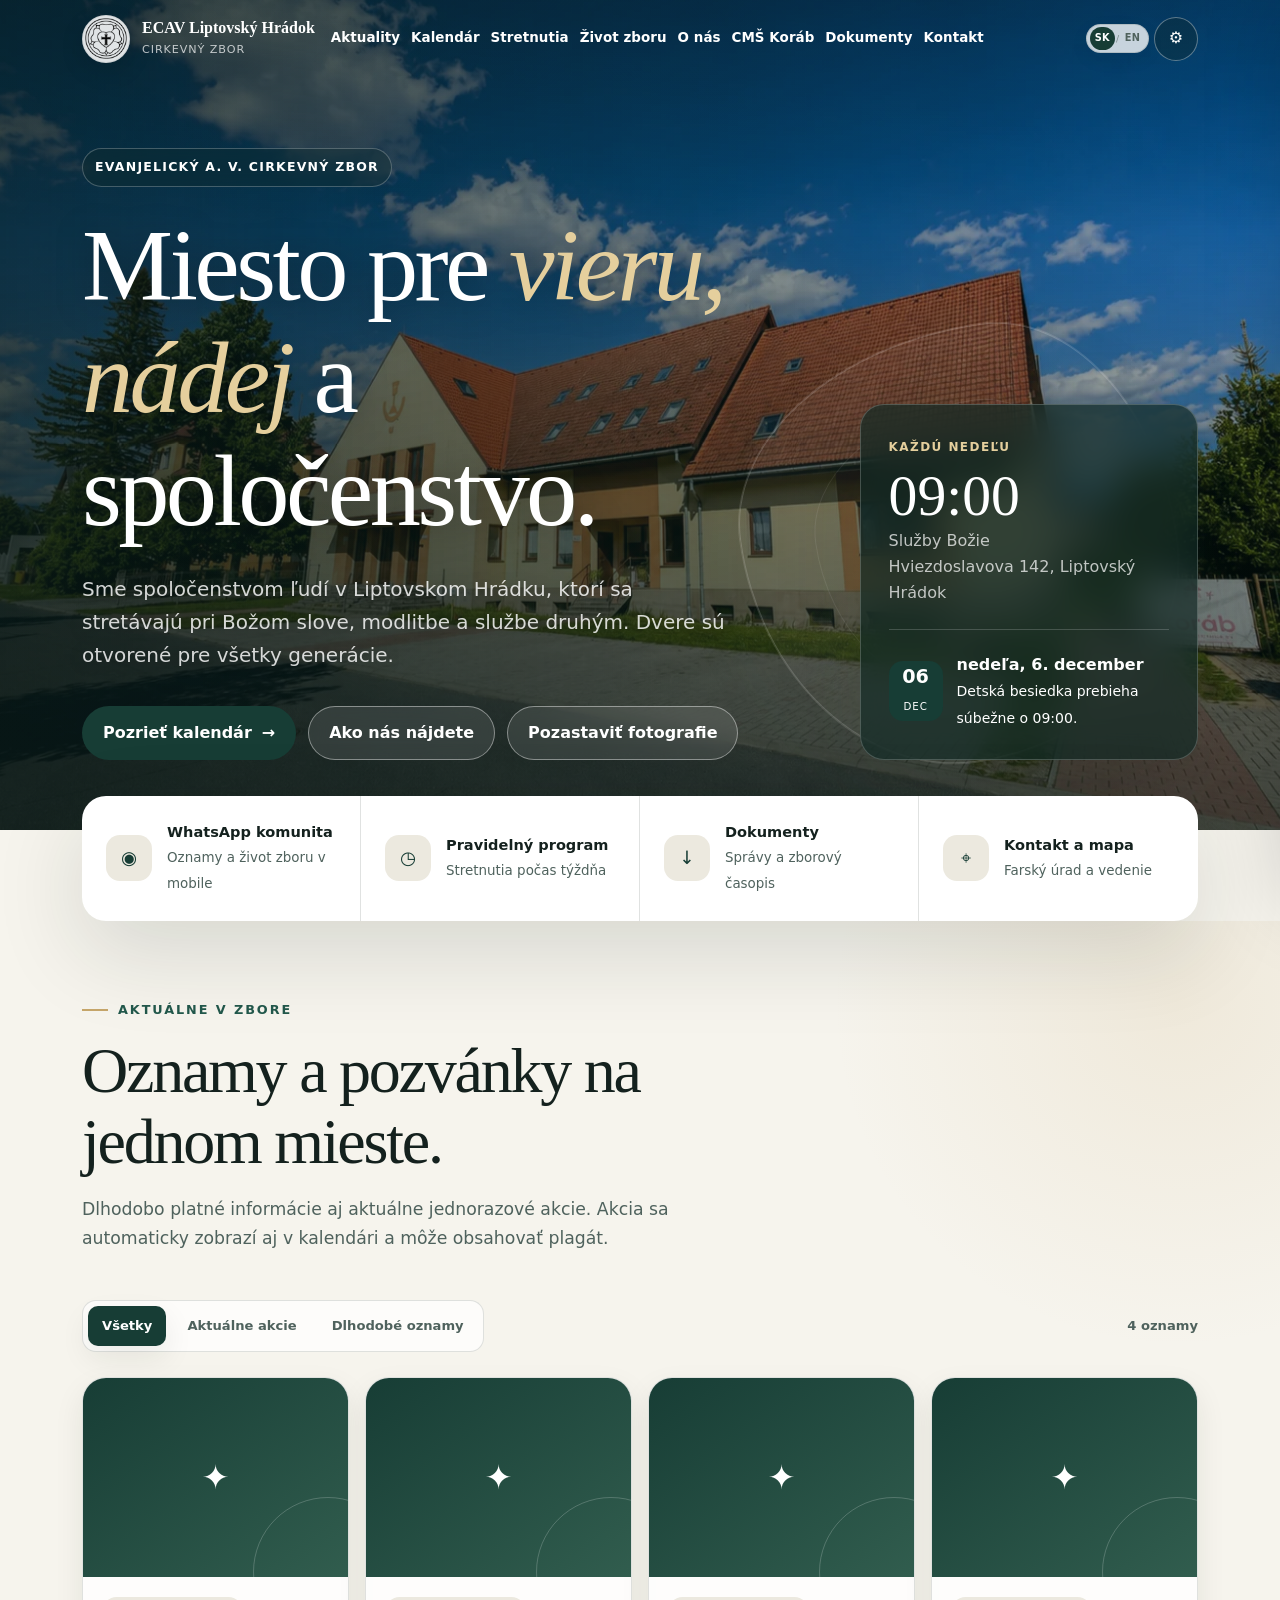
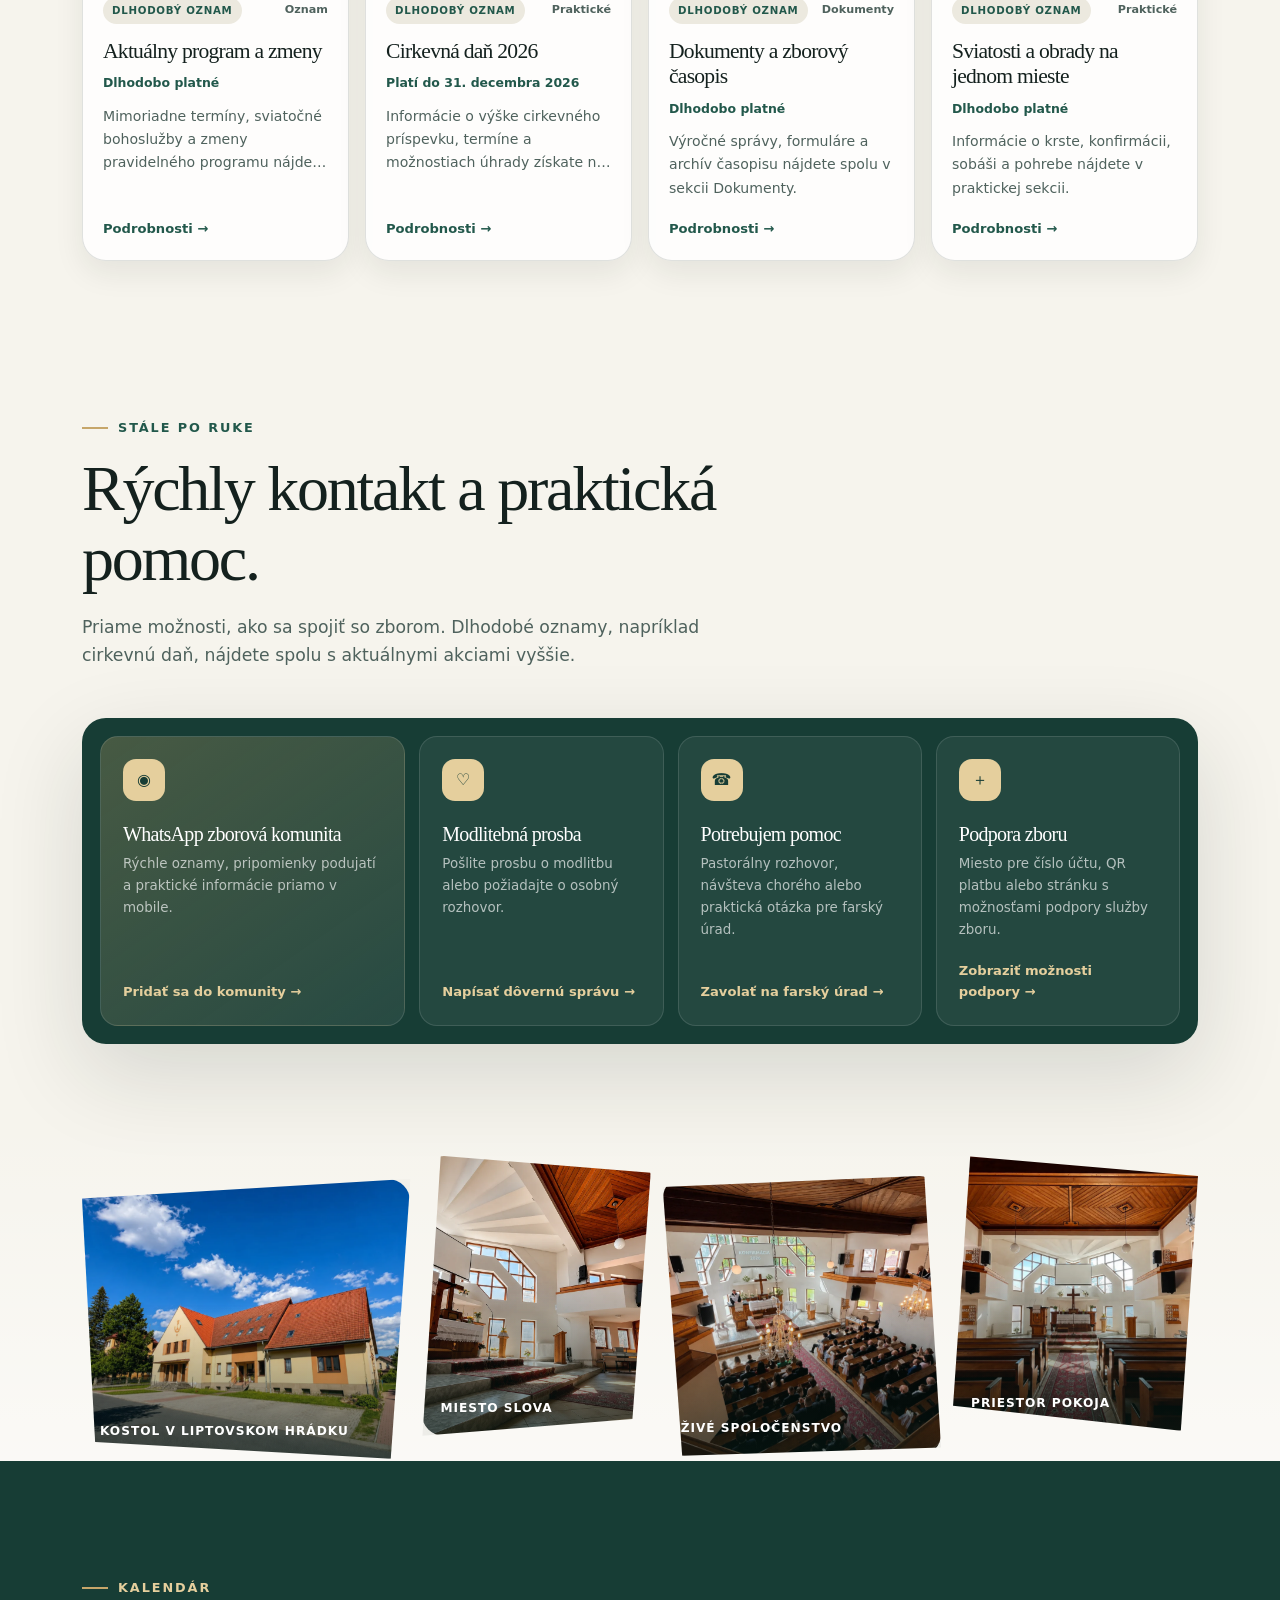
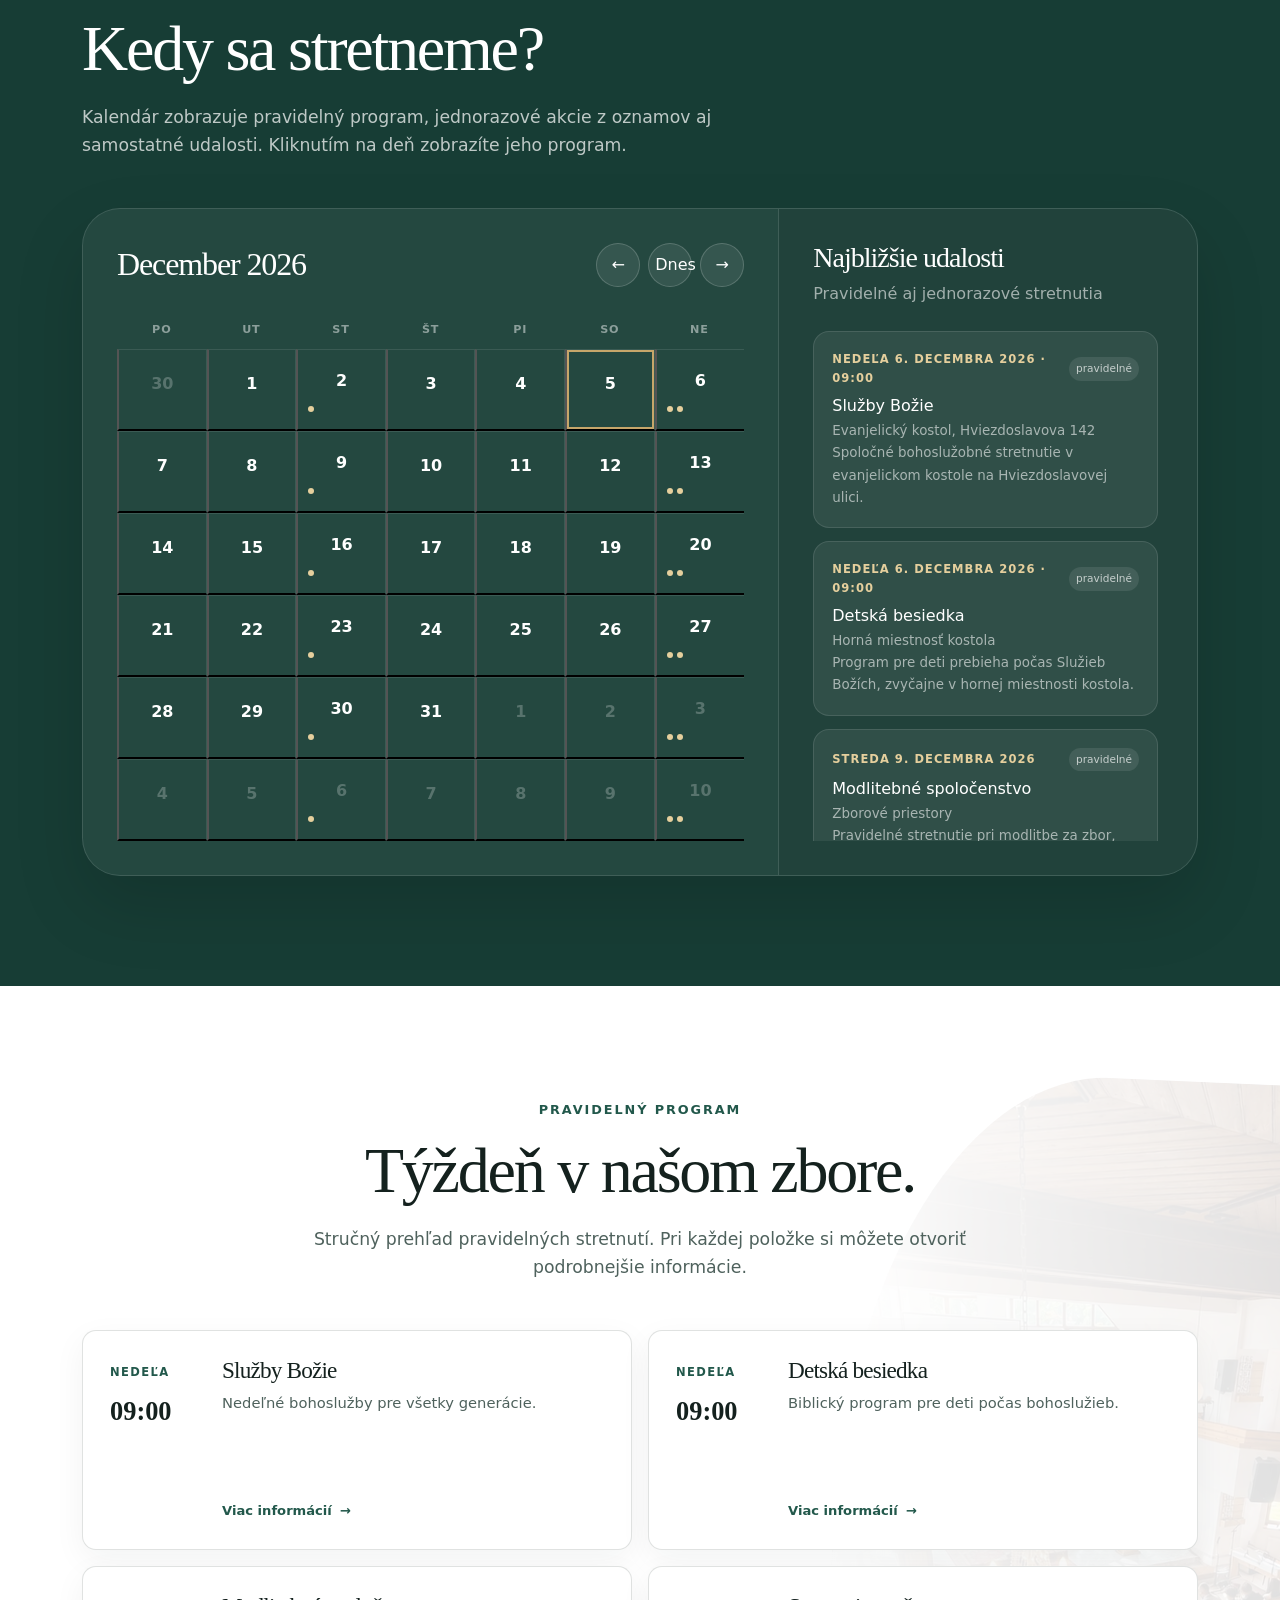
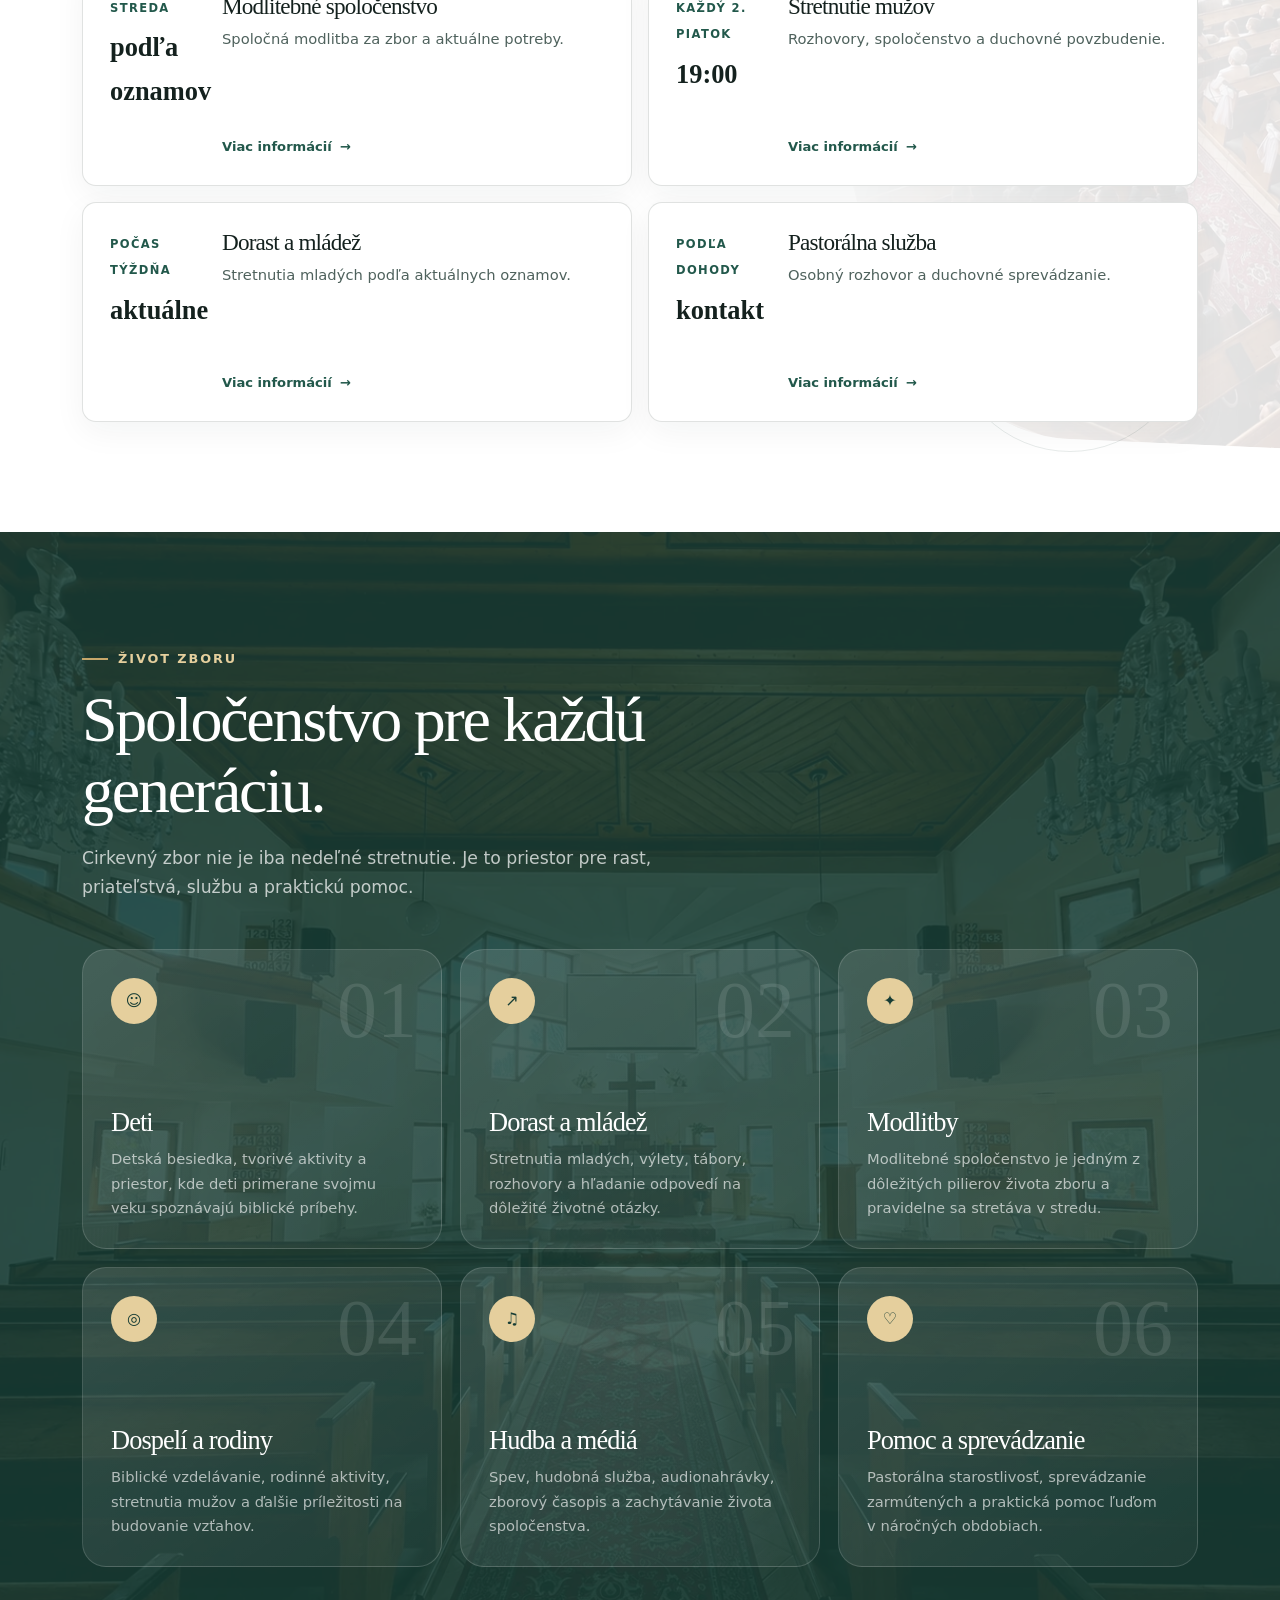
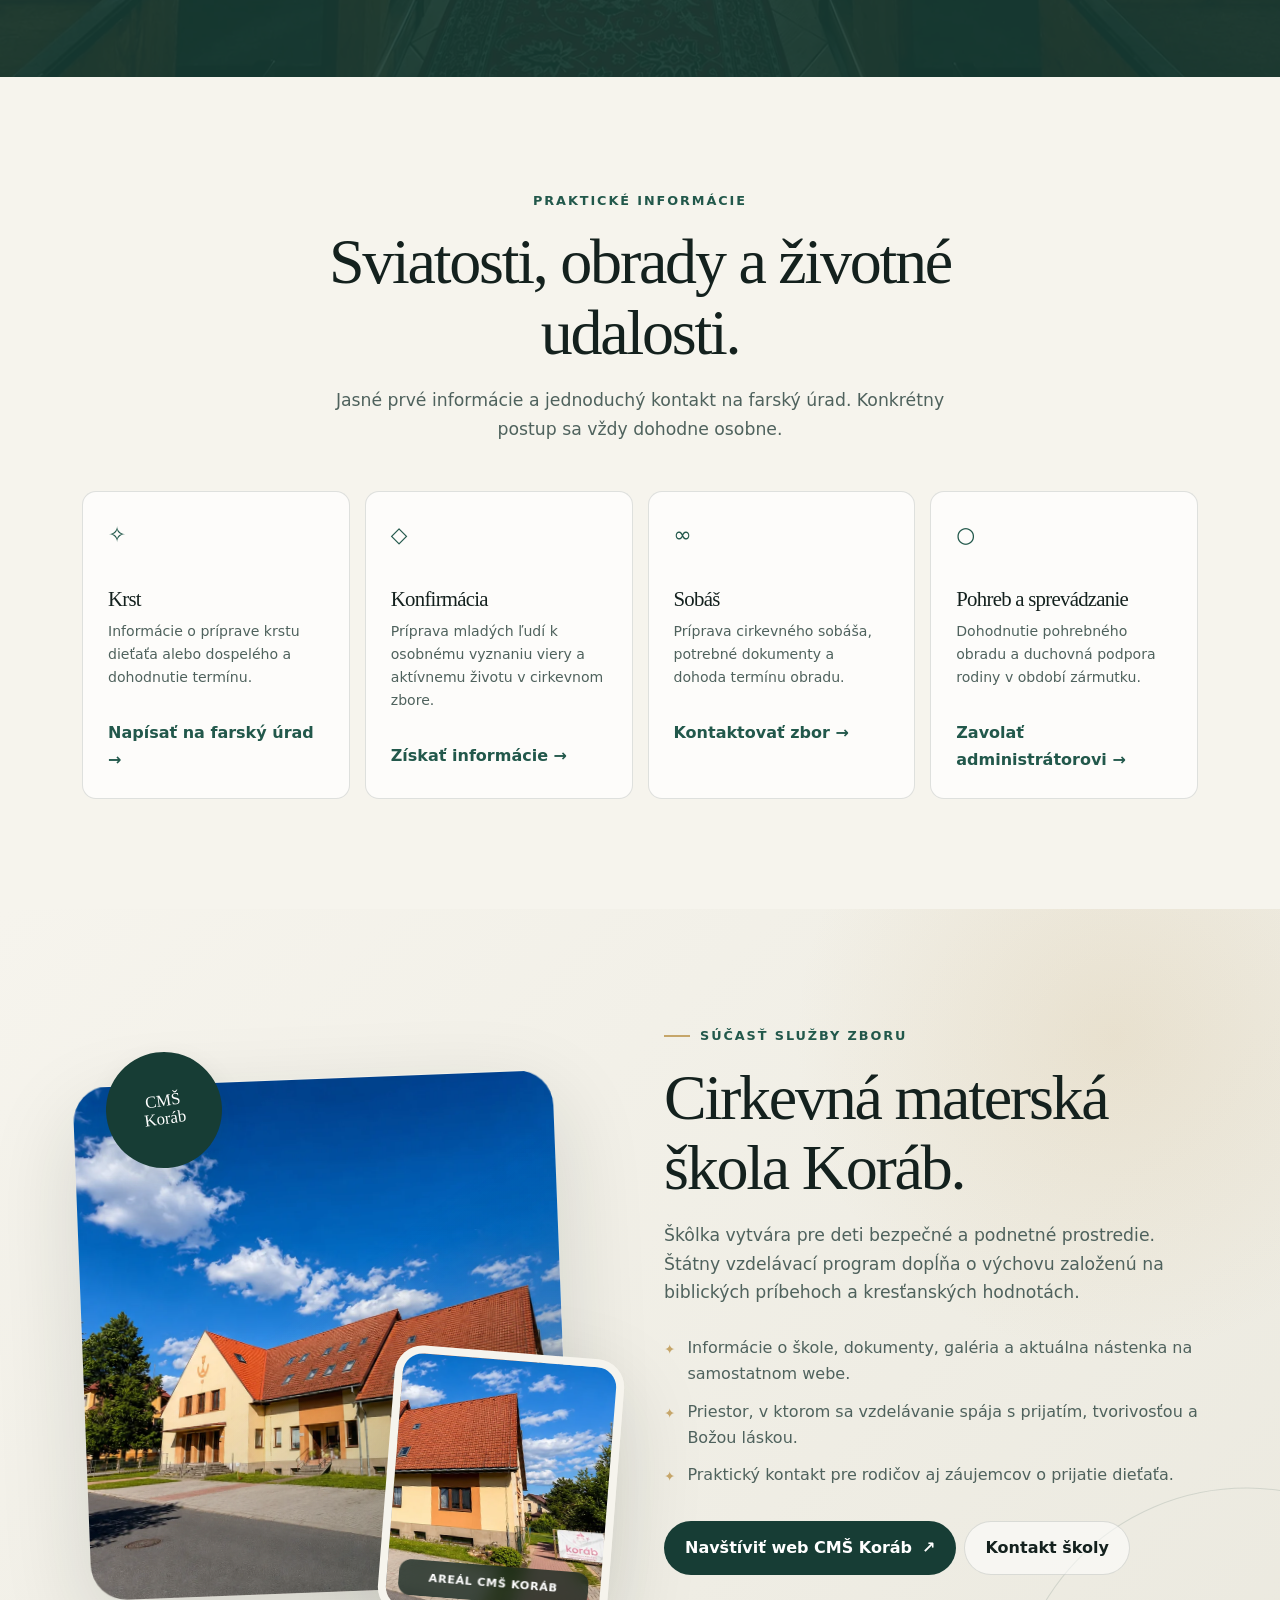
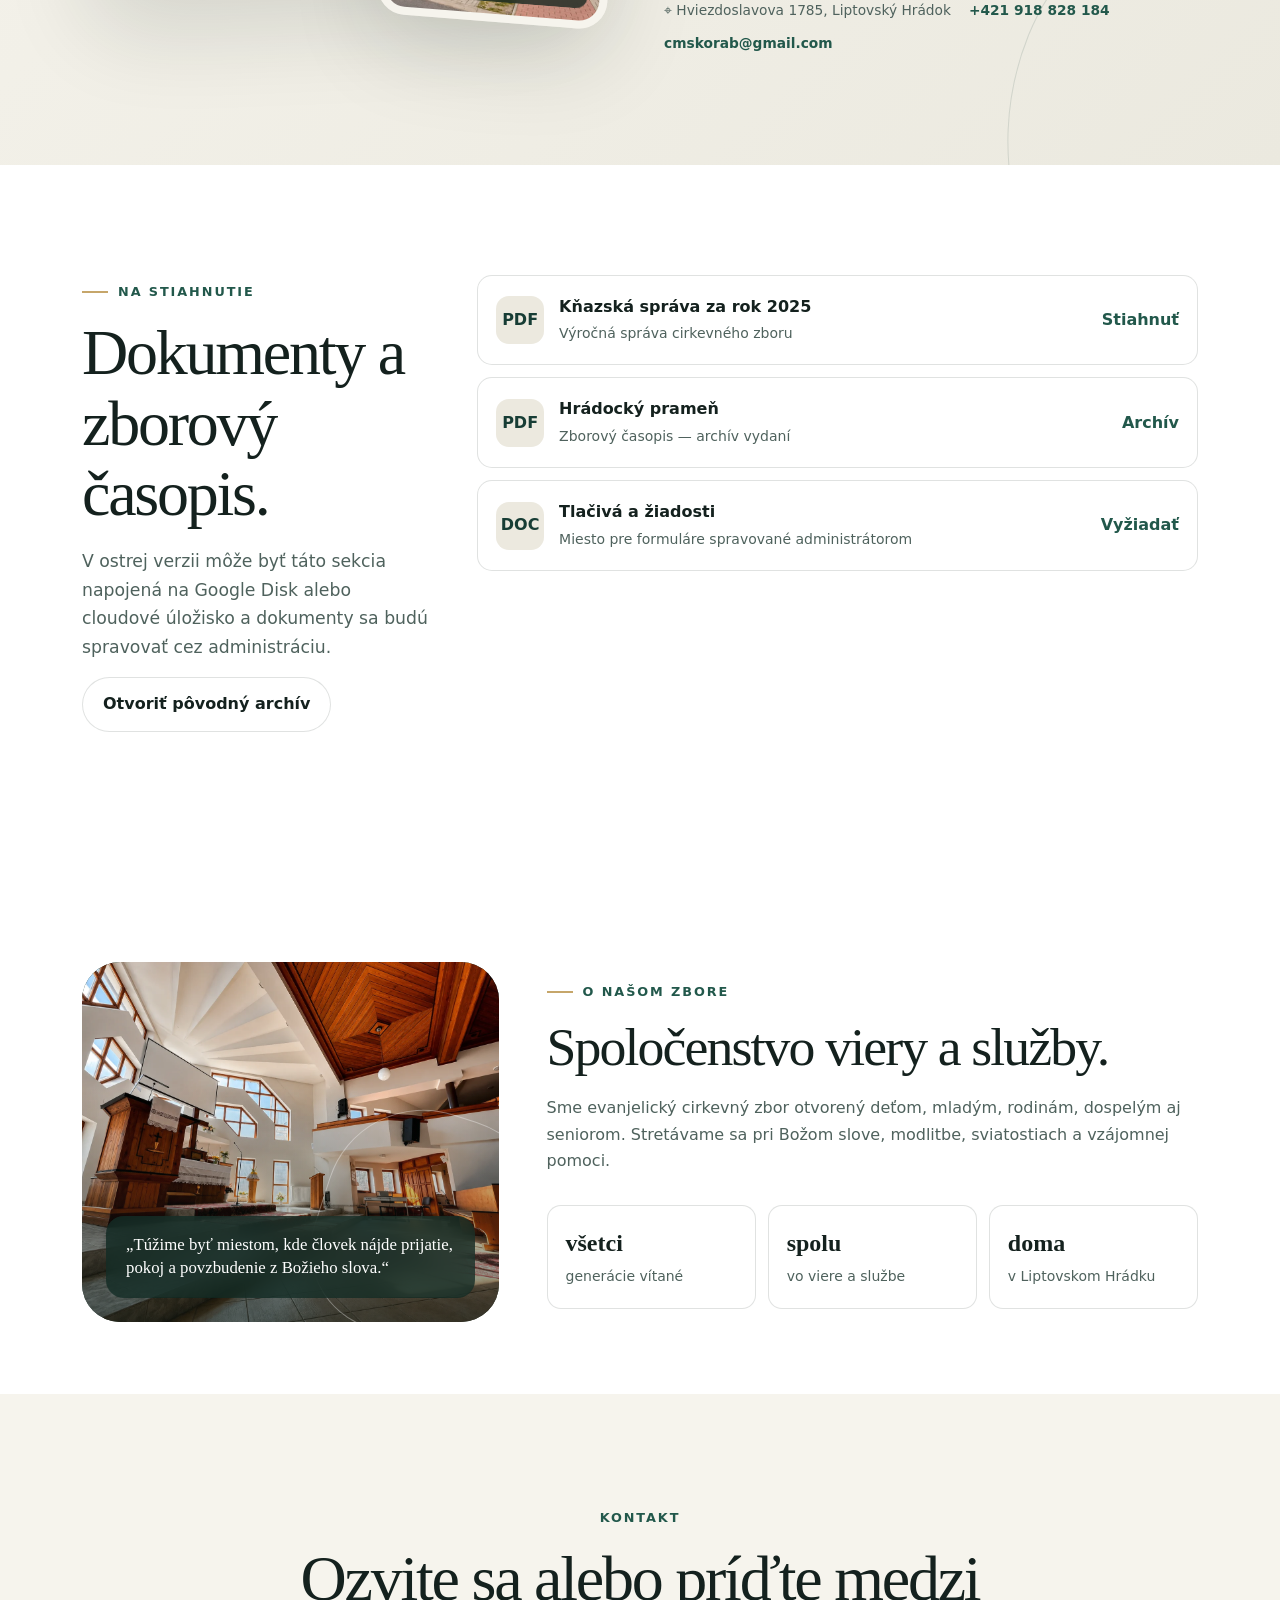
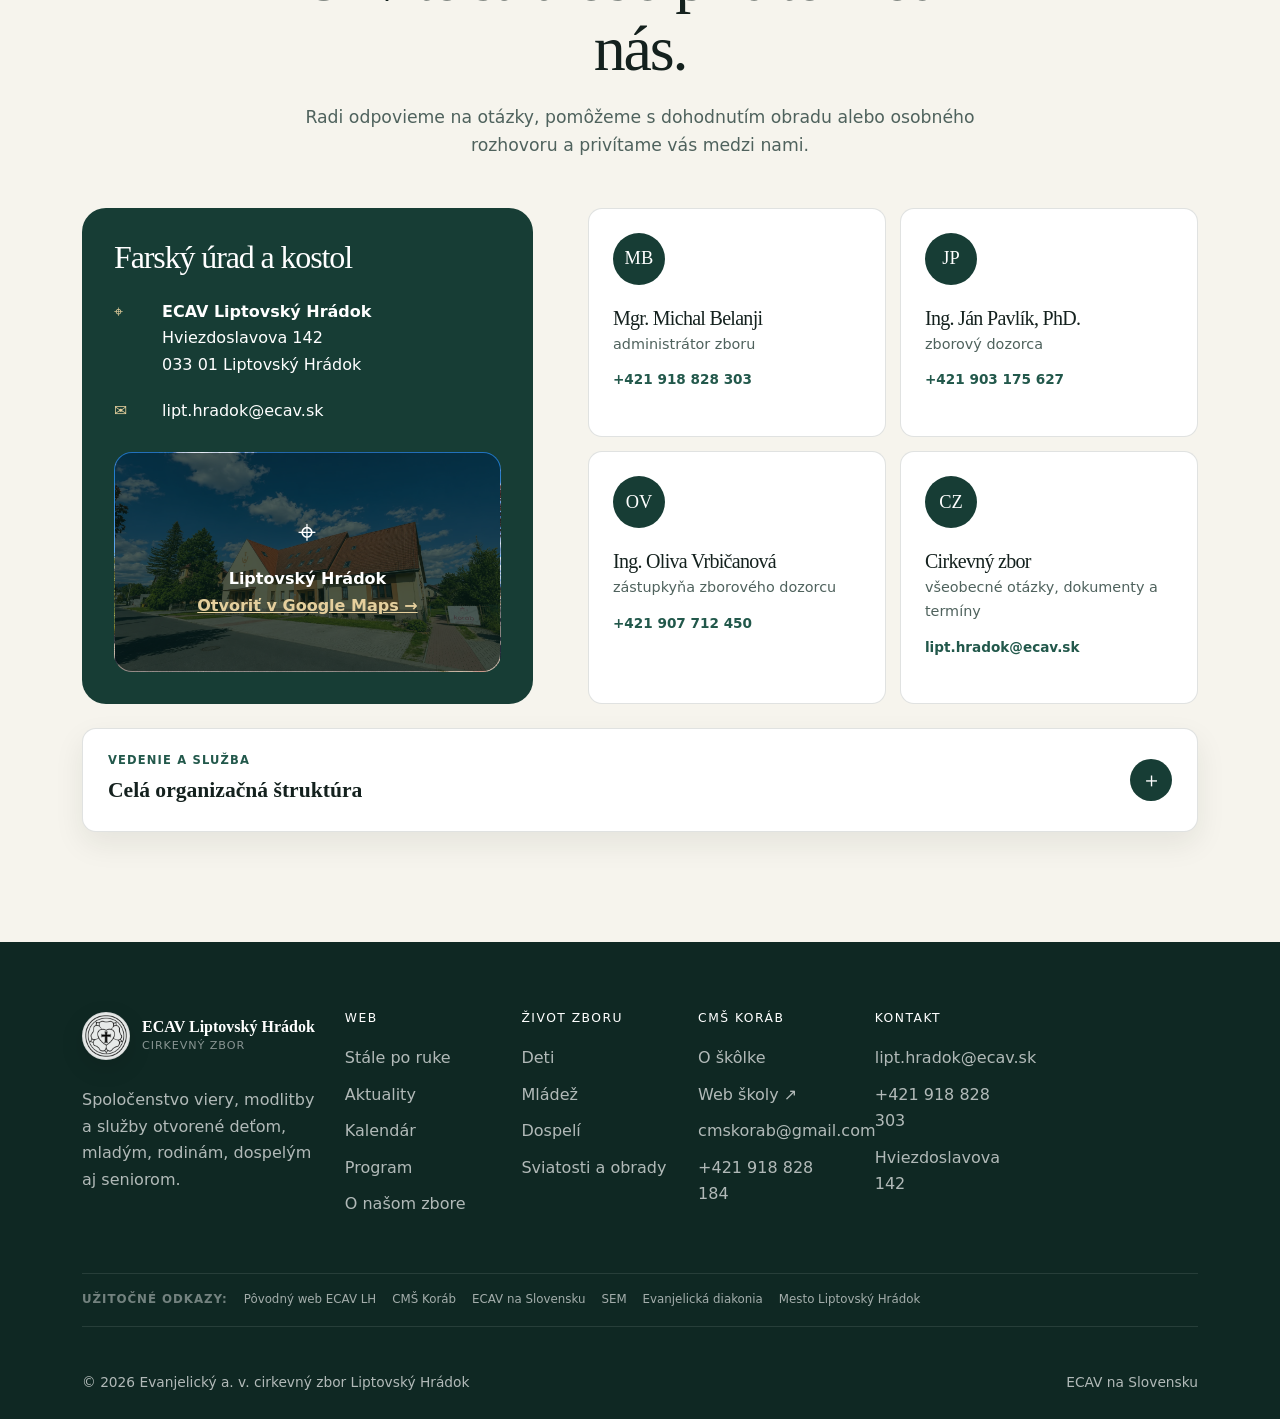
==== commit f36ebe50: "Add files via upload" ====
--- a/index.html
+++ b/index.html
@@ -4,9 +4,18 @@
 <head>
 <meta charset="utf-8"/>
 <meta content="width=device-width, initial-scale=1" name="viewport"/>
-<meta content="Dizajnový a funkčný HTML koncept webu Cirkevného zboru ECAV Liptovský Hrádok." name="description"/>
+<meta content="Cirkevný zbor ECAV Liptovský Hrádok – aktuálne oznamy, kalendár, pravidelné stretnutia, dokumenty a kontakty." name="description"/>
 <meta content="#173d35" name="theme-color"/>
 <title>ECAV Liptovský Hrádok | Spoločenstvo viery</title>
+<link href="https://www.ecavlh.sk/" rel="canonical"/>
+<link href="assets/images/ecav-logo.png" rel="icon" type="image/png"/>
+<link href="assets/images/ecav-logo.png" rel="apple-touch-icon"/>
+<meta content="website" property="og:type"/>
+<meta content="sk_SK" property="og:locale"/>
+<meta content="ECAV Liptovský Hrádok | Spoločenstvo viery" property="og:title"/>
+<meta content="Aktuálne oznamy, kalendár, pravidelné stretnutia, dokumenty a kontakty cirkevného zboru." property="og:description"/>
+<meta content="https://www.ecavlh.sk/" property="og:url"/>
+<meta content="https://www.ecavlh.sk/assets/images/kostol-exterier.webp" property="og:image"/>
 <!-- Bootstrap 5.3.8: grid, responsive navbar/collapse, carousel, meeting modal and utilities -->
 <link crossorigin="anonymous" href="https://cdn.jsdelivr.net/npm/bootstrap@5.3.8/dist/css/bootstrap.min.css" integrity="sha384-sRIl4kxILFvY47J16cr9ZwB07vP4J8+LH7qKQnuqkuIAvNWLzeN8tE5YBujZqJLB" rel="stylesheet"/>
 <!--
@@ -32,1439 +41,22 @@
     3. Dokumenty a mediálne súbory pripojiť k vybranému úložisku (Google Drive API / cloud storage).
     4. Doplniť GDPR dokumentáciu, cookies podľa reálne nasadených služieb a antispam formulárov.
     5. Bootstrap je použitý pre responzívnu navigáciu, carousel, modal a utility; vlastné CSS zachováva originálny vizuál.
-    6. Trvalé oznamy sú oddelené od časových aktualít vlastnosťou `persistent`.
-    7. WhatsApp a podpora zboru používajú centrálne odkazy v objekte SITE_CONFIG na konci súboru.
+    6. Oznamy používajú typ `persistent` (dlhodobý) alebo `event` (akcia automaticky prepojená s kalendárom).
+    7. WhatsApp a podpora zboru používajú centrálne odkazy v objekte SITE_CONFIG v assets/js/app.js.
     8. Fotografie sú lokálne súbory vhodné pre GitHub Pages; neskôr ich možno nahradiť URL z CMS alebo Google Apps Script API.
     9. Sekcia CMŠ Koráb odkazuje na samostatný web školy a používa verejne uvedené kontaktné údaje.
    10. Externé odkazy sú zobrazené kompaktne v spodnej časti pätičky.
    11. Pohyb fotografií rešpektuje prefers-reduced-motion a neovplyvňuje obsah ani ovládanie stránky.
    12. Prepínač SK/EN používa klientský preklad statického rozhrania; budúci CMS má mať samostatné slovenské a anglické obsahové polia.
   -->
-<style>
-
-
-    /* Critical fallback for the first render if the Bootstrap CDN is temporarily unavailable. */
-    .carousel-item { display: none; position: relative; width: 100%; }
-    .carousel-item.active { display: block; }
-    .collapse:not(.show) { display: none; }
-    .position-relative { position: relative !important; }
-    .visually-hidden { position: absolute !important; width: 1px !important; height: 1px !important; padding: 0 !important; margin: -1px !important; overflow: hidden !important; clip: rect(0,0,0,0) !important; white-space: nowrap !important; border: 0 !important; }
-    .img-fluid { max-width: 100%; height: auto; }
-    .mx-auto { margin-inline: auto !important; }
-    @media (min-width: 1200px) { .navbar-expand-xl .navbar-collapse { display: flex !important; } }
-    @media (min-width: 1200px) { .d-xl-inline-flex { display: inline-flex !important; } }
-
-
-    /* =========================================================
-       1. DESIGN TOKENS
-       ========================================================= */
-    :root {
-      --ink: #14211e;
-      --ink-soft: #4f625d;
-      --paper: #f6f4ed;
-      --paper-2: #ece9df;
-      --surface: rgba(255, 255, 255, 0.84);
-      --surface-solid: #ffffff;
-      --forest: #173d35;
-      --forest-2: #22584b;
-      --sage: #9fb9a9;
-      --gold: #c6a66a;
-      --gold-2: #e5cf9d;
-      --line: rgba(20, 33, 30, 0.13);
-      --danger: #9e3d3d;
-      --shadow-sm: 0 12px 30px rgba(20, 33, 30, 0.08);
-      --shadow-lg: 0 30px 90px rgba(20, 33, 30, 0.14);
-      --radius-sm: 14px;
-      --radius-md: 24px;
-      --radius-lg: 38px;
-      --container: 1180px;
-      --header-height: 78px;
-      --ease: cubic-bezier(.22, 1, .36, 1);
-    }
-
-    *, *::before, *::after { box-sizing: border-box; }
-    html { scroll-behavior: smooth; scroll-padding-top: calc(var(--header-height) + 20px); }
-    body {
-      margin: 0;
-      color: var(--ink);
-      background: var(--paper);
-      font-family: Inter, ui-sans-serif, system-ui, -apple-system, BlinkMacSystemFont, "Segoe UI", sans-serif;
-      line-height: 1.65;
-      text-rendering: optimizeLegibility;
-      overflow-x: hidden;
-    }
-    body.admin-open { overflow: hidden; }
-    button, input, textarea, select { font: inherit; }
-    button, a { -webkit-tap-highlight-color: transparent; }
-    a { color: inherit; }
-    img, svg { display: block; max-width: 100%; }
-    h1, h2, h3, h4, p { margin-top: 0; }
-    h1, h2, h3 {
-      font-family: Georgia, "Times New Roman", serif;
-      line-height: 1.1;
-      letter-spacing: -0.035em;
-    }
-    p:last-child { margin-bottom: 0; }
-    :focus-visible { outline: 3px solid var(--gold); outline-offset: 4px; }
-    [hidden] { display: none !important; }
-
-    .container { width: min(calc(100% - 40px), var(--container)); margin-inline: auto; }
-    .section { padding: 110px 0; position: relative; }
-    .section--compact { padding: 75px 0; }
-    .section--white { background: var(--surface-solid); }
-    .section--forest { color: #fff; background: var(--forest); }
-    .eyebrow {
-      display: inline-flex;
-      align-items: center;
-      gap: 10px;
-      margin-bottom: 16px;
-      color: var(--forest-2);
-      font-size: .76rem;
-      font-weight: 800;
-      letter-spacing: .15em;
-      text-transform: uppercase;
-    }
-    .eyebrow::before { content: ""; width: 26px; height: 2px; background: var(--gold); }
-    .section--forest .eyebrow { color: var(--gold-2); }
-    .section-heading { max-width: 720px; margin-bottom: 48px; }
-    .section-heading--center { margin-inline: auto; text-align: center; }
-    .section-heading--center .eyebrow::before { display: none; }
-    .section-title { margin-bottom: 18px; font-size: clamp(2.25rem, 5vw, 4.5rem); }
-    .section-lead { max-width: 670px; color: var(--ink-soft); font-size: 1.08rem; }
-    .section-heading--center .section-lead { margin-inline: auto; }
-    .section--forest .section-lead { color: rgba(255,255,255,.72); }
-
-    .button {
-      display: inline-flex;
-      min-height: 50px;
-      align-items: center;
-      justify-content: center;
-      gap: 10px;
-      padding: 13px 20px;
-      border: 1px solid transparent;
-      border-radius: 999px;
-      color: #fff;
-      background: var(--forest);
-      font-weight: 750;
-      text-decoration: none;
-      cursor: pointer;
-      transition: transform .25s var(--ease), background .25s ease, box-shadow .25s ease;
-    }
-    .button:hover { transform: translateY(-2px); background: var(--forest-2); box-shadow: var(--shadow-sm); }
-    .button--gold { color: var(--ink); background: var(--gold-2); }
-    .button--gold:hover { background: #efdbaa; }
-    .button--ghost { color: var(--ink); border-color: var(--line); background: rgba(255,255,255,.55); }
-    .button--ghost:hover { background: #fff; }
-    .button--small { min-height: 40px; padding: 9px 15px; font-size: .86rem; }
-    .button--danger { background: var(--danger); }
-    .icon-button {
-      width: 44px;
-      height: 44px;
-      display: inline-grid;
-      place-items: center;
-      border: 1px solid var(--line);
-      border-radius: 50%;
-      color: var(--ink);
-      background: rgba(255,255,255,.75);
-      cursor: pointer;
-      transition: .2s ease;
-    }
-    .icon-button:hover { background: #fff; transform: translateY(-1px); }
-
-    /* =========================================================
-       2. HEADER
-       ========================================================= */
-    .site-header {
-      position: fixed;
-      inset: 0 0 auto;
-      z-index: 1000;
-      height: var(--header-height);
-      border-bottom: 1px solid transparent;
-      transition: background .25s ease, border-color .25s ease, backdrop-filter .25s ease;
-    }
-    .site-header.is-scrolled,
-    .site-header.menu-open {
-      border-color: var(--line);
-      background: rgba(246,244,237,.9);
-      backdrop-filter: blur(18px);
-    }
-    .header-inner {
-      height: 100%;
-      display: grid;
-      grid-template-columns: auto 1fr auto;
-      align-items: center;
-      gap: 30px;
-    }
-    .brand { display: inline-flex; align-items: center; gap: 12px; text-decoration: none; }
-    .brand-mark {
-      width: 42px;
-      height: 42px;
-      display: grid;
-      place-items: center;
-      border-radius: 50% 50% 46% 54% / 55% 46% 54% 45%;
-      color: #fff;
-      background: var(--forest);
-      box-shadow: inset 0 0 0 1px rgba(255,255,255,.15);
-      font-family: Georgia, serif;
-      font-size: 1.35rem;
-    }
-    .brand-copy { line-height: 1.05; }
-    .brand-copy strong { display: block; font-family: Georgia, serif; font-size: 1rem; }
-    .brand-copy small { color: var(--ink-soft); font-size: .7rem; letter-spacing: .08em; text-transform: uppercase; }
-    .main-nav { justify-self: center; }
-    .main-nav ul { display: flex; align-items: center; gap: 18px; margin: 0; padding: 0; list-style: none; }
-    .main-nav a {
-      position: relative;
-      padding: 10px 0 !important;
-      color: inherit !important;
-      font-size: .88rem;
-      font-weight: 700;
-      text-decoration: none;
-    }
-    .main-nav a::after {
-      content: "";
-      position: absolute;
-      right: 0;
-      bottom: 4px;
-      left: 0;
-      height: 2px;
-      background: var(--gold);
-      transform: scaleX(0);
-      transform-origin: right;
-      transition: transform .25s var(--ease);
-    }
-    .main-nav a:hover::after,
-    .main-nav a.active::after { transform: scaleX(1); transform-origin: left; }
-    .header-actions { display: flex; align-items: center; gap: 9px; }
-    .menu-toggle { display: none; }
-
-    /* =========================================================
-       3. HERO — ABSTRAKTNÉ POZADIE BEZ OBRÁZKOV
-       ========================================================= */
-    .hero {
-      min-height: 780px;
-      display: grid;
-      align-items: center;
-      padding: calc(var(--header-height) + 70px) 0 70px;
-      isolation: isolate;
-      overflow: hidden;
-      background:
-        radial-gradient(circle at 18% 25%, rgba(229,207,157,.88), transparent 27%),
-        radial-gradient(circle at 82% 17%, rgba(159,185,169,.68), transparent 27%),
-        linear-gradient(135deg, #f8f2e5 0%, #e9eee6 50%, #f1e9dc 100%);
-    }
-    .hero[data-theme="dawn"] {
-      background:
-        radial-gradient(circle at 18% 25%, rgba(236,190,143,.78), transparent 29%),
-        radial-gradient(circle at 82% 17%, rgba(179,193,180,.75), transparent 29%),
-        linear-gradient(135deg, #fbf0df 0%, #e8eee9 50%, #eee2d3 100%);
-    }
-    .hero[data-theme="forest"] {
-      color: #fff;
-      background:
-        radial-gradient(circle at 16% 30%, rgba(198,166,106,.38), transparent 28%),
-        radial-gradient(circle at 84% 10%, rgba(110,153,132,.4), transparent 28%),
-        linear-gradient(135deg, #0d2924 0%, #173d35 45%, #264f43 100%);
-    }
-    .hero::before,
-    .hero::after {
-      content: "";
-      position: absolute;
-      z-index: -1;
-      border: 1px solid rgba(23,61,53,.14);
-      border-radius: 50%;
-      animation: float 12s ease-in-out infinite;
-    }
-    .hero::before { width: 560px; height: 560px; right: -170px; top: 120px; }
-    .hero::after { width: 320px; height: 320px; left: -110px; bottom: 70px; animation-delay: -5s; }
-    .hero-shape {
-      position: absolute;
-      z-index: -1;
-      right: 8%;
-      bottom: 8%;
-      width: min(34vw, 460px);
-      aspect-ratio: 1;
-      border-radius: 62% 38% 53% 47% / 42% 55% 45% 58%;
-      background: linear-gradient(145deg, rgba(255,255,255,.56), rgba(23,61,53,.1));
-      box-shadow: inset 0 0 0 1px rgba(255,255,255,.45), var(--shadow-lg);
-      transform: rotate(-8deg);
-    }
-    .hero-shape::before {
-      content: "";
-      position: absolute;
-      inset: 17%;
-      border: 1px solid rgba(23,61,53,.2);
-      border-radius: inherit;
-    }
-    .hero-grid {
-      display: grid;
-      grid-template-columns: minmax(0, 1.15fr) minmax(330px, .55fr);
-      align-items: end;
-      gap: 70px;
-    }
-    .hero-copy { max-width: 780px; }
-    .hero-kicker {
-      display: inline-flex;
-      align-items: center;
-      gap: 12px;
-      margin-bottom: 23px;
-      padding: 8px 12px;
-      border: 1px solid rgba(23,61,53,.13);
-      border-radius: 999px;
-      background: rgba(255,255,255,.45);
-      font-size: .78rem;
-      font-weight: 800;
-      letter-spacing: .1em;
-      text-transform: uppercase;
-      backdrop-filter: blur(10px);
-    }
-    .hero[data-theme="forest"] .hero-kicker { border-color: rgba(255,255,255,.18); background: rgba(255,255,255,.08); }
-    .hero-title { max-width: 850px; margin-bottom: 25px; font-size: clamp(3.4rem, 8vw, 7.5rem); }
-    .hero-title em { color: var(--forest-2); font-weight: 400; }
-    .hero[data-theme="forest"] .hero-title em { color: var(--gold-2); }
-    .hero-text { max-width: 650px; margin-bottom: 34px; color: var(--ink-soft); font-size: clamp(1.05rem, 2vw, 1.25rem); }
-    .hero[data-theme="forest"] .hero-text { color: rgba(255,255,255,.75); }
-    .hero-actions { display: flex; flex-wrap: wrap; gap: 12px; }
-    .service-card {
-      position: relative;
-      z-index: 2;
-      padding: 28px;
-      border: 1px solid rgba(255,255,255,.55);
-      border-radius: var(--radius-md);
-      background: rgba(255,255,255,.68);
-      box-shadow: var(--shadow-lg);
-      backdrop-filter: blur(18px);
-    }
-    .hero[data-theme="forest"] .service-card { border-color: rgba(255,255,255,.15); color: #fff; background: rgba(255,255,255,.08); }
-    .service-card__label { color: var(--forest-2); font-size: .75rem; font-weight: 800; letter-spacing: .12em; text-transform: uppercase; }
-    .hero[data-theme="forest"] .service-card__label { color: var(--gold-2); }
-    .service-card__time { margin: 8px 0 3px; font-family: Georgia, serif; font-size: 3.6rem; line-height: 1; }
-    .service-card__meta { color: var(--ink-soft); }
-    .hero[data-theme="forest"] .service-card__meta { color: rgba(255,255,255,.7); }
-    .service-card__divider { height: 1px; margin: 22px 0; background: var(--line); }
-    .service-card__next { display: grid; grid-template-columns: 54px 1fr; gap: 14px; align-items: center; }
-    .date-badge { display: grid; place-items: center; width: 54px; height: 60px; border-radius: 14px; color: #fff; background: var(--forest); }
-    .date-badge strong { font-size: 1.2rem; line-height: 1; }
-    .date-badge span { font-size: .64rem; letter-spacing: .09em; text-transform: uppercase; }
-
-    /* =========================================================
-       4. QUICK LINKS + ANNOUNCEMENTS
-       ========================================================= */
-    .quick-links { position: relative; z-index: 4; margin-top: -34px; }
-    .quick-grid { display: grid; grid-template-columns: repeat(4, 1fr); border-radius: var(--radius-md); background: #fff; box-shadow: var(--shadow-lg); overflow: hidden; }
-    .quick-link { width: 100%; display: grid; grid-template-columns: 46px 1fr; gap: 15px; align-items: center; padding: 24px; border: 0; border-right: 1px solid var(--line); color: inherit; background: transparent; font: inherit; text-align: left; text-decoration: none; cursor: pointer; transition: background .2s ease; }
-    .quick-link:last-child { border-right: 0; }
-    .quick-link:hover { background: #faf8f2; }
-    .quick-icon { display: grid; place-items: center; width: 46px; height: 46px; border-radius: 14px; color: var(--forest); background: var(--paper-2); font-size: 1.15rem; }
-    .quick-link strong { display: block; font-size: .91rem; }
-    .quick-link small { color: var(--ink-soft); }
-
-    .announcements-layout { display: grid; grid-template-columns: .74fr 1.26fr; gap: 50px; align-items: start; }
-    .featured-note {
-      position: sticky;
-      top: calc(var(--header-height) + 30px);
-      padding: 32px;
-      border-radius: var(--radius-md);
-      color: #fff;
-      background: var(--forest);
-      overflow: hidden;
-    }
-    .featured-note::after { content: ""; position: absolute; width: 180px; height: 180px; right: -55px; bottom: -65px; border: 1px solid rgba(255,255,255,.18); border-radius: 50%; }
-    .featured-note__tag { color: var(--gold-2); font-size: .72rem; font-weight: 800; letter-spacing: .13em; text-transform: uppercase; }
-    .featured-note h3 { margin: 13px 0 18px; font-size: 2.1rem; }
-    .featured-note p { color: rgba(255,255,255,.74); }
-    .featured-note a { display: inline-flex; margin-top: 22px; color: var(--gold-2); font-weight: 800; text-decoration: none; }
-    .announcement-list { display: grid; gap: 14px; }
-    .announcement-card {
-      display: grid;
-      grid-template-columns: 120px 1fr auto;
-      gap: 22px;
-      align-items: center;
-      padding: 24px;
-      border: 1px solid var(--line);
-      border-radius: var(--radius-sm);
-      background: rgba(255,255,255,.72);
-      transition: transform .2s var(--ease), box-shadow .2s ease;
-    }
-    .announcement-card:hover { transform: translateY(-2px); box-shadow: var(--shadow-sm); }
-    .announcement-card__category { color: var(--forest-2); font-size: .72rem; font-weight: 850; letter-spacing: .1em; text-transform: uppercase; }
-    .announcement-card h3 { margin: 2px 0 7px; font-size: 1.35rem; }
-    .announcement-card p { margin-bottom: 0; color: var(--ink-soft); font-size: .92rem; }
-    .announcement-card__date { color: var(--ink-soft); font-size: .8rem; }
-    .arrow-link { display: inline-grid; place-items: center; width: 42px; height: 42px; border-radius: 50%; background: var(--paper-2); text-decoration: none; }
-    .empty-state { padding: 28px; border: 1px dashed var(--line); border-radius: var(--radius-sm); color: var(--ink-soft); text-align: center; }
-
-    /* Trvalé oznamy nie sú viazané na dátum a zostávajú stále po ruke. */
-    .permanent-section { padding-top: 78px; }
-    .permanent-grid { display: grid; grid-template-columns: repeat(4, 1fr); gap: 15px; }
-    .permanent-card {
-      min-height: 245px;
-      display: flex;
-      flex-direction: column;
-      padding: 25px;
-      border: 1px solid var(--line);
-      border-radius: var(--radius-md);
-      background: rgba(255,255,255,.78);
-      box-shadow: var(--shadow-sm);
-      transition: transform .22s var(--ease), border-color .22s ease, box-shadow .22s ease;
-    }
-    .permanent-card:hover { transform: translateY(-3px); border-color: rgba(23,61,53,.28); box-shadow: var(--shadow-lg); }
-    .permanent-card__top { display: flex; align-items: center; justify-content: space-between; gap: 15px; margin-bottom: 28px; }
-    .permanent-card__icon { width: 45px; height: 45px; display: grid; place-items: center; border-radius: 14px; color: #fff; background: var(--forest); font-size: 1.1rem; }
-    .permanent-card__badge { padding: 5px 9px; border-radius: 999px; color: var(--forest-2); background: var(--paper-2); font-size: .65rem; font-weight: 850; letter-spacing: .08em; text-transform: uppercase; }
-    .permanent-card h3 { margin-bottom: 10px; font-size: 1.42rem; }
-    .permanent-card p { margin-bottom: 22px; color: var(--ink-soft); font-size: .9rem; }
-    .permanent-card a { margin-top: auto; color: var(--forest-2); font-size: .85rem; font-weight: 850; text-decoration: none; }
-
-    .community-tools {
-      display: grid;
-      grid-template-columns: 1.25fr repeat(3, 1fr);
-      gap: 14px;
-      margin-top: 34px;
-      padding: 18px;
-      border-radius: var(--radius-md);
-      color: #fff;
-      background: var(--forest);
-      box-shadow: var(--shadow-lg);
-    }
-    .community-tool {
-      min-height: 178px;
-      display: flex;
-      flex-direction: column;
-      align-items: flex-start;
-      padding: 22px;
-      border: 1px solid rgba(255,255,255,.12);
-      border-radius: 18px;
-      background: rgba(255,255,255,.06);
-    }
-    .community-tool--primary { background: linear-gradient(145deg, rgba(198,166,106,.28), rgba(255,255,255,.07)); }
-    .community-tool__icon { display: grid; place-items: center; width: 42px; height: 42px; margin-bottom: 22px; border-radius: 13px; color: var(--forest); background: var(--gold-2); }
-    .community-tool h3 { margin-bottom: 8px; font-size: 1.25rem; }
-    .community-tool p { margin-bottom: 18px; color: rgba(255,255,255,.66); font-size: .84rem; }
-    .community-tool a,
-    .community-tool button { margin-top: auto; padding: 0; border: 0; color: var(--gold-2); background: transparent; font-size: .82rem; font-weight: 850; text-align: left; text-decoration: none; cursor: pointer; }
-    .community-tool button:hover,
-    .community-tool a:hover { color: #fff; }
-
-    .checkbox-row { display: flex; align-items: flex-start; gap: 10px; padding: 12px; border: 1px solid var(--line); border-radius: 10px; background: #fff; }
-    .checkbox-row input { width: 18px; height: 18px; margin-top: 2px; accent-color: var(--forest); }
-    .checkbox-row span { color: var(--ink-soft); font-size: .8rem; }
-    .checkbox-row strong { display: block; color: var(--ink); font-size: .82rem; }
-
-    /* =========================================================
-       5. CALENDAR
-       ========================================================= */
-    .calendar-shell { display: grid; grid-template-columns: minmax(0, 1.25fr) minmax(300px, .75fr); overflow: hidden; border: 1px solid rgba(255,255,255,.12); border-radius: var(--radius-lg); background: rgba(255,255,255,.06); box-shadow: 0 30px 70px rgba(0,0,0,.14); }
-    .calendar-main { padding: 34px; border-right: 1px solid rgba(255,255,255,.12); }
-    .calendar-toolbar { display: flex; align-items: center; justify-content: space-between; gap: 18px; margin-bottom: 24px; }
-    .calendar-title { margin: 0; font-size: 2rem; }
-    .calendar-controls { display: flex; gap: 8px; }
-    .calendar-controls .icon-button { color: #fff; border-color: rgba(255,255,255,.18); background: rgba(255,255,255,.08); }
-    .calendar-weekdays,
-    .calendar-grid { display: grid; grid-template-columns: repeat(7, 1fr); }
-    .calendar-weekdays span { padding: 10px; color: rgba(255,255,255,.48); font-size: .7rem; font-weight: 850; letter-spacing: .08em; text-align: center; text-transform: uppercase; }
-    .calendar-day {
-      min-height: 82px;
-      position: relative;
-      padding: 10px;
-      border-top: 1px solid rgba(255,255,255,.1);
-      border-right: 1px solid rgba(255,255,255,.1);
-      color: #fff;
-      background: transparent;
-      cursor: pointer;
-      transition: background .2s ease;
-    }
-    .calendar-day:nth-child(7n) { border-right: 0; }
-    .calendar-day:hover { background: rgba(255,255,255,.07); }
-    .calendar-day.is-outside { color: rgba(255,255,255,.24); }
-    .calendar-day.is-today { box-shadow: inset 0 0 0 2px var(--gold); }
-    .calendar-day.is-selected { background: rgba(198,166,106,.18); }
-    .calendar-day__number { font-weight: 750; }
-    .calendar-day__dots { display: flex; flex-wrap: wrap; gap: 4px; margin-top: 12px; }
-    .calendar-dot { width: 6px; height: 6px; border-radius: 50%; background: var(--gold-2); }
-    .calendar-dot--custom { background: #b7d9cb; }
-    .events-panel { padding: 34px; background: rgba(0,0,0,.08); }
-    .events-panel h3 { margin-bottom: 7px; font-size: 1.75rem; }
-    .events-panel__subtitle { margin-bottom: 24px; color: rgba(255,255,255,.58); }
-    .event-feed { display: grid; gap: 13px; max-height: 510px; overflow: auto; padding-right: 5px; }
-    .event-card { padding: 18px; border: 1px solid rgba(255,255,255,.11); border-radius: 16px; background: rgba(255,255,255,.07); }
-    .event-card__top { display: flex; align-items: center; justify-content: space-between; gap: 12px; margin-bottom: 8px; }
-    .event-card__date { color: var(--gold-2); font-size: .72rem; font-weight: 850; letter-spacing: .09em; text-transform: uppercase; }
-    .event-card__type { padding: 3px 7px; border-radius: 999px; color: rgba(255,255,255,.7); background: rgba(255,255,255,.09); font-size: .66rem; }
-    .event-card h4 { margin-bottom: 5px; font-size: 1rem; }
-    .event-card p { color: rgba(255,255,255,.58); font-size: .84rem; }
-
-    /* =========================================================
-       6. WEEKLY PROGRAM + LIFE
-       ========================================================= */
-    .program-grid { display: grid; grid-template-columns: repeat(2, 1fr); gap: 16px; }
-    .program-item {
-      display: grid;
-      grid-template-columns: 90px 1fr;
-      gap: 22px;
-      padding: 27px;
-      border: 1px solid var(--line);
-      border-radius: var(--radius-sm);
-      background: #fff;
-    }
-    .program-day { color: var(--forest-2); font-size: .72rem; font-weight: 850; letter-spacing: .12em; text-transform: uppercase; }
-    .program-time { display: block; margin-top: 6px; font-family: Georgia, serif; font-size: 1.65rem; }
-    .program-item h3 { margin-bottom: 8px; font-size: 1.45rem; }
-    .program-item p { color: var(--ink-soft); font-size: .92rem; }
-    .program-note { margin-top: 20px; color: var(--ink-soft); font-size: .83rem; }
-
-    .life-grid { display: grid; grid-template-columns: repeat(3, 1fr); gap: 18px; }
-    .life-card {
-      min-height: 300px;
-      display: flex;
-      flex-direction: column;
-      justify-content: flex-end;
-      position: relative;
-      padding: 28px;
-      border: 1px solid rgba(255,255,255,.15);
-      border-radius: var(--radius-md);
-      background: linear-gradient(145deg, rgba(255,255,255,.12), rgba(255,255,255,.04));
-      overflow: hidden;
-    }
-    .life-card::before { content: attr(data-number); position: absolute; top: 20px; right: 24px; color: rgba(255,255,255,.11); font-family: Georgia, serif; font-size: 5rem; line-height: 1; }
-    .life-card__icon { width: 46px; height: 46px; display: grid; place-items: center; margin-bottom: auto; border-radius: 50%; color: var(--forest); background: var(--gold-2); }
-    .life-card h3 { margin: 30px 0 10px; font-size: 1.65rem; }
-    .life-card p { color: rgba(255,255,255,.64); font-size: .92rem; }
-
-    /* =========================================================
-       7. PRACTICAL, DOCUMENTS, GALLERY, ABOUT, CONTACT
-       ========================================================= */
-    .practical-grid { display: grid; grid-template-columns: repeat(4, 1fr); gap: 15px; }
-    .practical-card { padding: 25px; border: 1px solid var(--line); border-radius: var(--radius-sm); background: rgba(255,255,255,.72); }
-    .practical-card__icon { margin-bottom: 35px; color: var(--forest-2); font-size: 1.35rem; }
-    .practical-card h3 { margin-bottom: 9px; font-size: 1.3rem; }
-    .practical-card p { color: var(--ink-soft); font-size: .88rem; }
-    .practical-card a { display: inline-flex; margin-top: 15px; color: var(--forest-2); font-weight: 800; text-decoration: none; }
-
-    .documents-shell { display: grid; grid-template-columns: .65fr 1.35fr; gap: 48px; align-items: start; }
-    .document-list { display: grid; gap: 12px; }
-    .document-item { display: grid; grid-template-columns: 48px 1fr auto; gap: 15px; align-items: center; padding: 18px; border: 1px solid var(--line); border-radius: 15px; background: #fff; }
-    .document-icon { width: 48px; height: 48px; display: grid; place-items: center; border-radius: 13px; color: var(--forest); background: var(--paper-2); font-weight: 850; }
-    .document-item strong { display: block; }
-    .document-item small { color: var(--ink-soft); }
-    .document-item a { color: var(--forest-2); font-weight: 800; text-decoration: none; }
-
-    .gallery-grid { display: grid; grid-template-columns: 1.15fr .85fr .85fr; grid-auto-rows: 210px; gap: 14px; }
-    .gallery-card { position: relative; border-radius: 20px; overflow: hidden; background: var(--paper-2); }
-    .gallery-card:first-child { grid-row: span 2; }
-    .gallery-art { position: absolute; inset: 0; overflow: hidden; background: linear-gradient(135deg, #d8c29b, #9fb9a9); }
-    .gallery-art::before,
-    .gallery-art::after { content: ""; position: absolute; border-radius: 50%; filter: blur(1px); }
-    .gallery-art::before { width: 70%; aspect-ratio: 1; left: -20%; top: 18%; background: rgba(255,255,255,.38); }
-    .gallery-art::after { width: 60%; aspect-ratio: 1; right: -16%; top: -18%; border: 1px solid rgba(23,61,53,.3); }
-    .gallery-card:nth-child(2) .gallery-art { background: linear-gradient(135deg, #9cae9e, #e4d0ab); }
-    .gallery-card:nth-child(3) .gallery-art { background: linear-gradient(135deg, #263f39, #bfa471); }
-    .gallery-card:nth-child(4) .gallery-art { background: linear-gradient(135deg, #e8ded0, #8ca695); }
-    .gallery-overlay { position: absolute; inset: auto 0 0; padding: 48px 20px 18px; color: #fff; background: linear-gradient(transparent, rgba(0,0,0,.62)); }
-    .gallery-overlay strong { display: block; }
-    .gallery-overlay small { color: rgba(255,255,255,.7); }
-
-    .about-grid { display: grid; grid-template-columns: 1fr 1fr; gap: 70px; align-items: center; }
-    .about-art { min-height: 520px; position: relative; border-radius: var(--radius-lg); background: linear-gradient(145deg, #d7c7a8, #9bb3a4 52%, #315448); overflow: hidden; }
-    .about-art::before { content: ""; position: absolute; width: 70%; aspect-ratio: 1; left: -20%; top: 10%; border-radius: 50%; background: rgba(255,255,255,.22); }
-    .about-art::after { content: ""; position: absolute; width: 55%; aspect-ratio: 1; right: -12%; bottom: -6%; border: 1px solid rgba(255,255,255,.34); border-radius: 48% 52% 60% 40%; transform: rotate(18deg); }
-    .about-quote { position: absolute; right: 24px; bottom: 24px; left: 24px; padding: 25px; border-radius: 18px; color: #fff; background: rgba(15,42,36,.74); backdrop-filter: blur(14px); }
-    .about-quote p { font-family: Georgia, serif; font-size: 1.35rem; line-height: 1.35; }
-    .about-copy p { color: var(--ink-soft); }
-    .about-stats { display: grid; grid-template-columns: repeat(3, 1fr); gap: 12px; margin-top: 30px; }
-    .about-stat { padding: 18px; border: 1px solid var(--line); border-radius: 14px; background: #fff; }
-    .about-stat strong { display: block; font-family: Georgia, serif; font-size: 1.5rem; }
-    .about-stat small { color: var(--ink-soft); }
-
-    .contact-grid { display: grid; grid-template-columns: .85fr 1.15fr; gap: 55px; }
-    .contact-card { padding: 32px; border-radius: var(--radius-md); color: #fff; background: var(--forest); }
-    .contact-card h3 { margin-bottom: 24px; font-size: 2rem; }
-    .contact-row { display: grid; grid-template-columns: 34px 1fr; gap: 14px; margin-top: 20px; }
-    .contact-row span:first-child { color: var(--gold-2); }
-    .contact-row a { color: #fff; text-decoration: none; }
-    .contact-map {
-      min-height: 220px;
-      display: grid;
-      place-items: center;
-      margin-top: 28px;
-      border: 1px solid rgba(255,255,255,.13);
-      border-radius: 18px;
-      background:
-        linear-gradient(30deg, transparent 48%, rgba(255,255,255,.08) 49%, rgba(255,255,255,.08) 51%, transparent 52%) 0 0 / 50px 50px,
-        linear-gradient(-30deg, transparent 48%, rgba(255,255,255,.06) 49%, rgba(255,255,255,.06) 51%, transparent 52%) 0 0 / 50px 50px,
-        rgba(255,255,255,.04);
-      text-align: center;
-    }
-    .contact-map a { color: var(--gold-2); font-weight: 800; }
-    .team-grid { display: grid; grid-template-columns: repeat(2, 1fr); gap: 14px; }
-    .team-card { padding: 24px; border: 1px solid var(--line); border-radius: var(--radius-sm); background: #fff; }
-    .team-avatar { width: 52px; height: 52px; display: grid; place-items: center; margin-bottom: 22px; border-radius: 50%; color: #fff; background: var(--forest); font-family: Georgia, serif; font-size: 1.15rem; }
-    .team-card h3 { margin-bottom: 4px; font-size: 1.25rem; }
-    .team-card p { margin-bottom: 12px; color: var(--ink-soft); font-size: .84rem; }
-    .team-card a { display: block; color: var(--forest-2); font-size: .85rem; font-weight: 750; text-decoration: none; }
-
-    /* =========================================================
-       8. FOOTER
-       ========================================================= */
-    .site-footer { padding: 70px 0 25px; color: rgba(255,255,255,.68); background: #0f2823; }
-    .footer-grid { display: grid; grid-template-columns: 1.2fr repeat(4, minmax(0, .8fr)); gap: 45px; }
-    .footer-brand .brand { color: #fff; }
-    .footer-brand .brand-copy small { color: rgba(255,255,255,.5); }
-    .footer-brand p { max-width: 340px; margin-top: 22px; }
-    .footer-col h3 { margin-bottom: 20px; color: #fff; font-family: inherit; font-size: .77rem; letter-spacing: .12em; text-transform: uppercase; }
-    .footer-col a { display: block; margin: 10px 0; color: rgba(255,255,255,.68); text-decoration: none; }
-    .footer-col a:hover { color: var(--gold-2); }
-    .footer-bottom { display: flex; justify-content: space-between; gap: 20px; margin-top: 55px; padding-top: 24px; border-top: 1px solid rgba(255,255,255,.1); font-size: .78rem; }
-
-    /* =========================================================
-       9. DEMO ADMIN PANEL
-       ========================================================= */
-    .admin-backdrop { position: fixed; inset: 0; z-index: 1900; opacity: 0; pointer-events: none; background: rgba(6,20,17,.58); backdrop-filter: blur(4px); transition: opacity .25s ease; }
-    .admin-backdrop.is-open { opacity: 1; pointer-events: auto; }
-    .admin-panel {
-      position: fixed;
-      z-index: 2000;
-      top: 0;
-      right: 0;
-      width: min(560px, 100%);
-      height: 100dvh;
-      padding: 26px;
-      background: #f7f5ef;
-      box-shadow: -20px 0 80px rgba(0,0,0,.2);
-      overflow: auto;
-      transform: translateX(105%);
-      transition: transform .35s var(--ease);
-    }
-    .admin-panel.is-open { transform: translateX(0); }
-    .admin-header { display: flex; align-items: start; justify-content: space-between; gap: 20px; margin-bottom: 24px; }
-    .admin-header h2 { margin-bottom: 7px; font-size: 2rem; }
-    .admin-header p { color: var(--ink-soft); font-size: .84rem; }
-    .admin-demo-alert { margin-bottom: 20px; padding: 13px 15px; border: 1px solid #ead29d; border-radius: 12px; color: #694e17; background: #fff4d7; font-size: .8rem; }
-    .admin-tabs { display: grid; grid-template-columns: repeat(3, 1fr); gap: 7px; margin-bottom: 20px; padding: 5px; border-radius: 14px; background: var(--paper-2); }
-    .admin-tab { padding: 10px; border: 0; border-radius: 10px; color: var(--ink-soft); background: transparent; font-weight: 750; cursor: pointer; }
-    .admin-tab.is-active { color: var(--ink); background: #fff; box-shadow: 0 4px 14px rgba(0,0,0,.06); }
-    .admin-view { display: none; }
-    .admin-view.is-active { display: block; }
-    .form-grid { display: grid; grid-template-columns: 1fr 1fr; gap: 13px; }
-    .field { display: grid; gap: 6px; }
-    .field--full { grid-column: 1 / -1; }
-    .field label { font-size: .76rem; font-weight: 800; }
-    .field input,
-    .field textarea,
-    .field select { width: 100%; min-height: 44px; padding: 10px 12px; border: 1px solid var(--line); border-radius: 10px; color: var(--ink); background: #fff; }
-    .field textarea { min-height: 105px; resize: vertical; }
-    .form-actions { display: flex; flex-wrap: wrap; gap: 8px; margin-top: 16px; }
-    .admin-items { display: grid; gap: 10px; margin-top: 22px; }
-    .admin-item { display: grid; grid-template-columns: 1fr auto; gap: 12px; align-items: center; padding: 13px; border: 1px solid var(--line); border-radius: 12px; background: #fff; }
-    .admin-item strong { display: block; font-size: .88rem; }
-    .admin-item small { color: var(--ink-soft); }
-    .admin-item__actions { display: flex; gap: 6px; }
-    .admin-mini-button { padding: 6px 9px; border: 1px solid var(--line); border-radius: 8px; background: #fff; font-size: .72rem; font-weight: 750; cursor: pointer; }
-    .theme-options { display: grid; grid-template-columns: repeat(3, 1fr); gap: 10px; }
-    .theme-option { min-height: 100px; padding: 12px; border: 2px solid transparent; border-radius: 14px; cursor: pointer; }
-    .theme-option.is-active { border-color: var(--forest); }
-    .theme-option[data-theme-choice="default"] { background: linear-gradient(135deg, #f4dfb8, #b9cebf); }
-    .theme-option[data-theme-choice="dawn"] { background: linear-gradient(135deg, #f2c797, #b6c8bb); }
-    .theme-option[data-theme-choice="forest"] { color: #fff; background: linear-gradient(135deg, #0d2924, #315d4e); }
-    .theme-option strong { display: block; margin-top: 47px; font-size: .78rem; }
-    .toast { position: fixed; z-index: 3000; right: 22px; bottom: 22px; max-width: 360px; padding: 14px 18px; border-radius: 12px; color: #fff; background: var(--forest); box-shadow: var(--shadow-lg); opacity: 0; pointer-events: none; transform: translateY(20px); transition: .25s var(--ease); }
-    .toast.is-visible { opacity: 1; transform: translateY(0); }
-
-
-
-    /* =========================================================
-       9A. BOOTSTRAP 5 + PHOTOGRAPHY LAYER
-       Bootstrap handles components and responsive behaviour;
-       these styles preserve the bespoke ECAV visual identity.
-       ========================================================= */
-    .navbar-brand { color: inherit; }
-    .nav-link { color: inherit; }
-    .site-header:not(.is-scrolled):not(.menu-open) { color: #fff; }
-    .site-header:not(.is-scrolled):not(.menu-open) .brand-copy small { color: rgba(255,255,255,.72); }
-    .site-header:not(.is-scrolled):not(.menu-open) .brand-mark { background: rgba(15,40,35,.76); backdrop-filter: blur(12px); }
-    .site-header:not(.is-scrolled):not(.menu-open) .icon-button { color: #fff; border-color: rgba(255,255,255,.35); background: rgba(15,40,35,.34); }
-    .site-header .navbar-toggler:focus { box-shadow: 0 0 0 .22rem rgba(198,166,106,.34); }
-
-    .hero {
-      --hero-overlay-a: rgba(8,25,22,.76);
-      --hero-overlay-b: rgba(8,25,22,.28);
-      position: relative;
-      color: #fff;
-      background: #173d35;
-    }
-    .hero[data-theme="dawn"] { --hero-overlay-a: rgba(76,42,15,.66); --hero-overlay-b: rgba(32,45,34,.22); color: #fff; }
-    .hero[data-theme="forest"] { --hero-overlay-a: rgba(5,24,20,.9); --hero-overlay-b: rgba(7,35,29,.52); color: #fff; }
-    .hero-carousel { position: absolute; inset: 0; z-index: -5; }
-    .hero-carousel .carousel-inner,
-    .hero-carousel .carousel-item { height: 100%; }
-    .hero-media { width: 100%; height: 100%; object-fit: cover; transform: scale(1.025); }
-    .hero-carousel .carousel-item:nth-child(1) .hero-media { object-position: center 60%; }
-    .hero-carousel .carousel-item:nth-child(2) .hero-media { object-position: center 52%; }
-    .hero-carousel .carousel-item:nth-child(3) .hero-media { object-position: center 42%; }
-    .hero-carousel .carousel-item:nth-child(4) .hero-media { object-position: center 53%; }
-    .hero::before {
-      inset: 0;
-      width: auto;
-      height: auto;
-      right: 0;
-      top: 0;
-      z-index: -3;
-      border: 0;
-      border-radius: 0;
-      background: linear-gradient(90deg, var(--hero-overlay-a) 0%, rgba(9,27,23,.56) 46%, var(--hero-overlay-b) 100%);
-      animation: none;
-    }
-    .hero::after {
-      inset: 0;
-      width: auto;
-      height: auto;
-      left: 0;
-      bottom: 0;
-      z-index: -2;
-      border: 0;
-      border-radius: 0;
-      background: linear-gradient(180deg, rgba(8,23,20,.3) 0%, transparent 28%, rgba(8,23,20,.56) 100%);
-      animation: none;
-    }
-    .hero-shape { z-index: -1; opacity: .38; border: 1px solid rgba(255,255,255,.23); background: linear-gradient(145deg, rgba(255,255,255,.13), rgba(229,207,157,.08)); }
-    .hero-shape::before { border-color: rgba(255,255,255,.22); }
-    .hero-title { text-shadow: 0 4px 34px rgba(0,0,0,.35); }
-    .hero-title em { color: var(--gold-2); }
-    .hero-text { color: rgba(255,255,255,.82); text-shadow: 0 2px 16px rgba(0,0,0,.28); }
-    .hero-kicker { color: #fff; border-color: rgba(255,255,255,.24); background: rgba(15,40,35,.28); }
-    .hero .button--ghost { color: #fff; border-color: rgba(255,255,255,.42); background: rgba(255,255,255,.1); backdrop-filter: blur(10px); }
-    .hero .button--ghost:hover { color: var(--ink); background: #fff; }
-    .service-card,
-    .hero[data-theme="forest"] .service-card { border-color: rgba(255,255,255,.2); color: #fff; background: rgba(15,40,35,.66); }
-    .service-card__label,
-    .hero[data-theme="forest"] .service-card__label { color: var(--gold-2); }
-    .service-card__meta,
-    .hero[data-theme="forest"] .service-card__meta { color: rgba(255,255,255,.72); }
-    .service-card__divider { background: rgba(255,255,255,.18); }
-    .hero-carousel .carousel-indicators { right: auto; left: 50%; bottom: 28px; width: auto; margin: 0; transform: translateX(-50%); }
-    .hero-carousel .carousel-indicators [data-bs-target] { width: 34px; height: 3px; margin-inline: 5px; border: 0; border-radius: 999px; background-color: rgba(255,255,255,.78); }
-    .hero-carousel-control { width: 7%; opacity: 0; transition: opacity .25s ease; }
-    .hero:hover .hero-carousel-control { opacity: .65; }
-
-    .photo-story { min-height: 660px; display: grid; align-items: end; position: relative; isolation: isolate; overflow: hidden; color: #fff; }
-    .photo-story > img { position: absolute; inset: 0; z-index: -3; width: 100%; height: 100%; object-fit: cover; object-position: center 38%; }
-    .photo-story__overlay { position: absolute; inset: 0; z-index: -2; background: linear-gradient(180deg, rgba(9,27,23,.12) 15%, rgba(9,27,23,.9) 100%); }
-    .photo-story__content { padding-block: 90px; }
-    .photo-story .eyebrow { color: var(--gold-2); }
-    .photo-story blockquote { max-width: 880px; margin: 0 0 20px; font-family: Georgia, serif; font-size: clamp(2.3rem, 5vw, 5.1rem); line-height: 1.05; letter-spacing: -.035em; }
-    .photo-story p { max-width: 650px; color: rgba(255,255,255,.75); font-size: 1.05rem; }
-
-    #zivot-zboru { position: relative; overflow: hidden; }
-    #zivot-zboru::before { content: ""; position: absolute; inset: 0; opacity: .12; background: url("assets/images/kostol-interier-lod.webp") center / cover; }
-    #zivot-zboru > .container { position: relative; z-index: 1; }
-
-    .gallery-card { padding: 0; border: 0; color: inherit; text-align: left; cursor: zoom-in; }
-    .gallery-art { width: 100%; height: 100%; object-fit: cover; transition: transform .65s var(--ease), filter .4s ease; }
-    .gallery-art::before, .gallery-art::after { display: none; }
-    .gallery-card:hover .gallery-art { transform: scale(1.055); filter: saturate(1.08) contrast(1.03); }
-    .gallery-overlay { display: block; pointer-events: none; }
-    .gallery-modal .modal-content { border: 0; border-radius: 24px; background: #f7f5ef; box-shadow: var(--shadow-lg); }
-    .gallery-modal .modal-body img { max-height: 78vh; object-fit: contain; }
-
-    .about-art { background: #173d35; }
-    .about-art > img { position: absolute; inset: 0; width: 100%; height: 100%; object-fit: cover; object-position: center; }
-    .about-art::before { z-index: 1; background: linear-gradient(180deg, transparent 35%, rgba(8,28,23,.52) 100%); border-radius: 0; width: auto; aspect-ratio: auto; inset: 0; }
-    .about-art::after { z-index: 2; }
-    .about-quote { z-index: 3; }
-
-    .contact-map { position: relative; isolation: isolate; overflow: hidden; background: url("assets/images/kostol-exterier.webp") center 60% / cover; }
-    .contact-map::before { content: ""; position: absolute; inset: 0; z-index: -1; background: rgba(8,28,23,.72); }
-
-    .theme-option[data-theme-choice="default"] { background: linear-gradient(135deg, rgba(15,40,35,.24), rgba(229,207,157,.48)), url("assets/images/kostol-exterier.webp") center / cover; }
-    .theme-option[data-theme-choice="dawn"] { background: linear-gradient(135deg, rgba(102,55,18,.35), rgba(229,207,157,.28)), url("assets/images/kostol-interier-kazatelnica.webp") center / cover; }
-    .theme-option[data-theme-choice="forest"] { background: linear-gradient(135deg, rgba(5,24,20,.82), rgba(23,61,53,.64)), url("assets/images/konfirmacia-2026.webp") center / cover; }
-
-    @media (max-width: 991.98px) {
-      .main-nav.collapse { display: none; position: fixed; inset: var(--header-height) 0 auto; padding: 15px 20px 25px; border-bottom: 1px solid var(--line); background: rgba(246,244,237,.98); color: var(--ink); opacity: 1; pointer-events: auto; transform: none; }
-      .main-nav.collapse.show,
-      .main-nav.collapsing { display: block; }
-      .main-nav.collapsing { height: auto !important; overflow: hidden; }
-      .main-nav .navbar-nav { align-items: stretch !important; }
-      .hero { min-height: 760px; }
-      .hero::before { background: linear-gradient(180deg, rgba(7,25,21,.72) 0%, rgba(7,25,21,.44) 55%, rgba(7,25,21,.82) 100%); }
-      .hero-carousel .carousel-indicators { bottom: 16px; }
-      .hero-carousel-control { display: none; }
-      .photo-story { min-height: 560px; }
-    }
-
-
-
-    /* =========================================================
-       9B. CREATIVE PHOTO CROPS, CMŠ KORÁB + EXTERNAL LINKS
-       ========================================================= */
-    .hero-carousel .carousel-item.active .hero-media {
-      animation: heroKenBurns 7.2s cubic-bezier(.2,.65,.28,1) both;
-    }
-    .hero-carousel .carousel-item:nth-child(even).active .hero-media {
-      animation-name: heroKenBurnsReverse;
-    }
-    @keyframes heroKenBurns {
-      from { transform: scale(1.025) translate3d(0,0,0); }
-      to { transform: scale(1.105) translate3d(-1.2%, -1%, 0); }
-    }
-    @keyframes heroKenBurnsReverse {
-      from { transform: scale(1.03) translate3d(-1%, 0, 0); }
-      to { transform: scale(1.11) translate3d(1.2%, -1.1%, 0); }
-    }
-
-    .photo-ribbon-wrap {
-      position: relative;
-      z-index: 3;
-      padding: 44px 0 18px;
-      overflow: hidden;
-      background: linear-gradient(180deg, transparent, rgba(255,255,255,.5));
-    }
-    .photo-ribbon {
-      min-height: 280px;
-      display: grid;
-      grid-template-columns: 1.18fr .82fr 1fr .88fr;
-      gap: 12px;
-      transform: rotate(-1.2deg);
-    }
-    .photo-slice {
-      min-width: 0;
-      position: relative;
-      margin: 0;
-      border-radius: 22px;
-      box-shadow: var(--shadow-lg);
-      overflow: hidden;
-      isolation: isolate;
-      transform: translateY(var(--slice-offset, 0));
-    }
-    .photo-slice:nth-child(1) { --slice-offset: 16px; clip-path: polygon(0 7%, 100% 0, 94% 100%, 4% 94%); }
-    .photo-slice:nth-child(2) { --slice-offset: -7px; clip-path: polygon(8% 0, 100% 6%, 92% 94%, 0 100%); }
-    .photo-slice:nth-child(3) { --slice-offset: 13px; clip-path: polygon(0 4%, 94% 0, 100% 97%, 7% 100%); }
-    .photo-slice:nth-child(4) { --slice-offset: -12px; clip-path: polygon(7% 2%, 100% 9%, 93% 100%, 0 91%); }
-    .photo-slice img {
-      width: 100%;
-      height: 100%;
-      min-height: 280px;
-      object-fit: cover;
-      transform: translate3d(0, var(--photo-shift, 0px), 0) scale(1.14);
-      transition: filter .45s ease;
-      will-change: transform;
-    }
-    .photo-slice:nth-child(1) img { object-position: center 56%; }
-    .photo-slice:nth-child(2) img { object-position: center 45%; }
-    .photo-slice:nth-child(3) img { object-position: center 38%; }
-    .photo-slice:nth-child(4) img { object-position: center 52%; }
-    .photo-slice::after {
-      content: "";
-      position: absolute;
-      inset: 0;
-      z-index: 1;
-      background: linear-gradient(180deg, transparent 45%, rgba(8,28,23,.63));
-      pointer-events: none;
-    }
-    .photo-slice figcaption {
-      position: absolute;
-      z-index: 2;
-      right: 18px;
-      bottom: 18px;
-      left: 18px;
-      color: #fff;
-      font-size: .76rem;
-      font-weight: 800;
-      letter-spacing: .08em;
-      text-transform: uppercase;
-    }
-    .photo-slice:hover img { filter: saturate(1.14) contrast(1.04); }
-
-    .photo-story > img {
-      transform: translate3d(0, var(--photo-shift, 0px), 0) scale(1.09);
-      will-change: transform;
-    }
-
-    .korab-section {
-      position: relative;
-      overflow: hidden;
-      background:
-        radial-gradient(circle at 87% 15%, rgba(198,166,106,.18), transparent 24%),
-        linear-gradient(135deg, #f6f4ed 0%, #ebe9df 100%);
-    }
-    .korab-section::before {
-      content: "";
-      position: absolute;
-      width: 520px;
-      aspect-ratio: 1;
-      right: -240px;
-      bottom: -250px;
-      border: 1px solid rgba(23,61,53,.13);
-      border-radius: 48% 52% 42% 58%;
-      transform: rotate(22deg);
-    }
-    .korab-visual {
-      min-height: 570px;
-      position: relative;
-      isolation: isolate;
-    }
-    .korab-photo-main {
-      position: absolute;
-      inset: 26px 54px 30px 0;
-      border-radius: 36px;
-      box-shadow: var(--shadow-lg);
-      overflow: hidden;
-      transform: rotate(-2.2deg);
-    }
-    .korab-photo-main img {
-      width: 100%;
-      height: 100%;
-      object-fit: cover;
-      object-position: center 57%;
-      transform: translate3d(0, var(--photo-shift, 0px), 0) scale(1.08);
-      will-change: transform;
-    }
-    .korab-photo-main::after {
-      content: "";
-      position: absolute;
-      inset: 0;
-      background: linear-gradient(145deg, transparent 45%, rgba(8,28,23,.38));
-    }
-    .korab-photo-crop {
-      position: absolute;
-      z-index: 2;
-      right: 0;
-      bottom: 0;
-      width: min(43%, 235px);
-      aspect-ratio: .85;
-      border: 8px solid var(--paper);
-      border-radius: 28px;
-      background: url("assets/images/kostol-exterier.webp") 91% 71% / 285% auto no-repeat;
-      box-shadow: var(--shadow-lg);
-      transform: rotate(4.5deg);
-    }
-    .korab-photo-crop::after {
-      content: "Areál CMŠ Koráb";
-      position: absolute;
-      right: 12px;
-      bottom: 12px;
-      left: 12px;
-      padding: 9px 11px;
-      border-radius: 12px;
-      color: #fff;
-      background: rgba(8,28,23,.72);
-      font-size: .7rem;
-      font-weight: 800;
-      letter-spacing: .06em;
-      text-align: center;
-      text-transform: uppercase;
-      backdrop-filter: blur(8px);
-    }
-    .korab-seal {
-      position: absolute;
-      z-index: 3;
-      top: 0;
-      left: 24px;
-      width: 116px;
-      height: 116px;
-      display: grid;
-      place-items: center;
-      padding: 15px;
-      border-radius: 50%;
-      color: #fff;
-      background: var(--forest);
-      box-shadow: var(--shadow-sm);
-      font-family: Georgia, serif;
-      font-size: 1.05rem;
-      line-height: 1.1;
-      text-align: center;
-      transform: rotate(-8deg);
-    }
-    .korab-copy { position: relative; z-index: 2; }
-    .korab-points { display: grid; gap: 11px; margin: 28px 0 32px; padding: 0; list-style: none; }
-    .korab-points li { display: flex; gap: 12px; align-items: flex-start; color: var(--ink-soft); }
-    .korab-points li::before { content: "✦"; flex: 0 0 auto; color: var(--gold); font-size: .85rem; margin-top: 3px; }
-    .korab-contact {
-      display: flex;
-      flex-wrap: wrap;
-      gap: 10px 18px;
-      margin-top: 24px;
-      color: var(--ink-soft);
-      font-size: .86rem;
-    }
-    .korab-contact a { color: var(--forest-2); font-weight: 800; text-decoration: none; }
-
-    .footer-grid { grid-template-columns: 1.2fr repeat(5, minmax(0, .78fr)); gap: 30px; }
-
-    /* =========================================================
-       10. REVEAL + RESPONSIVE
-       ========================================================= */
-    .reveal { opacity: 0; transform: translateY(24px); transition: opacity .75s var(--ease), transform .75s var(--ease); }
-    .reveal.is-visible { opacity: 1; transform: translateY(0); }
-    @keyframes float { 0%,100% { transform: translateY(0) rotate(0); } 50% { transform: translateY(-18px) rotate(4deg); } }
-
-    @media (max-width: 1050px) {
-      .main-nav ul { gap: 16px; }
-      .header-actions .button { display: none; }
-      .hero-grid, .announcements-layout, .documents-shell, .about-grid, .contact-grid { gap: 34px; }
-      .quick-grid { grid-template-columns: repeat(2, 1fr); }
-      .quick-link:nth-child(2) { border-right: 0; }
-      .quick-link:nth-child(-n+2) { border-bottom: 1px solid var(--line); }
-      .life-grid { grid-template-columns: repeat(2, 1fr); }
-      .permanent-grid, .community-tools { grid-template-columns: repeat(2, 1fr); }
-      .practical-grid { grid-template-columns: repeat(2, 1fr); }
-      .footer-grid { grid-template-columns: 1.2fr 1fr 1fr; }
-      .footer-brand { grid-column: 1 / -1; }
-    }
-
-    @media (max-width: 991.98px) {
-      :root { --header-height: 70px; }
-      .container { width: min(calc(100% - 28px), var(--container)); }
-      .section { padding: 82px 0; }
-      .header-inner { grid-template-columns: 1fr auto; }
-
-      .main-nav ul { display: grid; gap: 0; }
-      .main-nav a { display: block; padding: 13px 4px; }
-      .header-actions { justify-self: end; }
-      .menu-toggle { display: inline-grid; }
-      .hero { min-height: auto; padding-top: calc(var(--header-height) + 65px); }
-      .hero-grid { grid-template-columns: 1fr; }
-      .hero-shape { width: 56vw; right: -8%; bottom: 20%; opacity: .5; }
-      .service-card { max-width: 460px; }
-      .announcements-layout,
-      .calendar-shell,
-      .documents-shell,
-      .about-grid,
-      .contact-grid { grid-template-columns: 1fr; }
-      .featured-note { position: relative; top: 0; }
-      .calendar-main { border-right: 0; border-bottom: 1px solid rgba(255,255,255,.12); }
-      .program-grid { grid-template-columns: 1fr; }
-      .gallery-grid { grid-template-columns: 1fr 1fr; }
-      .gallery-card:first-child { grid-column: 1 / -1; grid-row: auto; }
-      .footer-grid { grid-template-columns: repeat(2, 1fr); }
-    }
-
-    @media (max-width: 560px) {
-      .brand-copy small { display: none; }
-      .header-actions .icon-button:not(.menu-toggle) { display: none; }
-      .hero-title { font-size: clamp(3rem, 17vw, 5rem); }
-      .hero-actions { display: grid; }
-      .hero-actions .button { width: 100%; }
-      .quick-grid { grid-template-columns: 1fr; }
-      .quick-link { border-right: 0; border-bottom: 1px solid var(--line); }
-      .quick-link:last-child { border-bottom: 0; }
-      .announcement-card { grid-template-columns: 1fr auto; }
-      .announcement-card__category { grid-column: 1 / -1; }
-      .announcement-card__date { display: none; }
-      .calendar-main, .events-panel { padding: 22px 16px; }
-      .calendar-day { min-height: 62px; padding: 7px; }
-      .calendar-day__dots { margin-top: 6px; }
-      .program-item { grid-template-columns: 1fr; gap: 10px; }
-      .life-grid, .permanent-grid, .community-tools, .practical-grid, .team-grid, .about-stats { grid-template-columns: 1fr; }
-      .gallery-grid { grid-template-columns: 1fr; grid-auto-rows: 230px; }
-      .gallery-card:first-child { grid-column: auto; }
-      .footer-grid { grid-template-columns: 1fr; }
-      .footer-brand { grid-column: auto; }
-      .footer-bottom { flex-direction: column; }
-      .form-grid { grid-template-columns: 1fr; }
-      .field--full { grid-column: auto; }
-      .theme-options { grid-template-columns: 1fr; }
-      .admin-panel { padding: 20px 15px; }
-    }
-
-
-    @media (max-width: 991.98px) {
-      .photo-ribbon { grid-template-columns: repeat(2, 1fr); min-height: 480px; transform: rotate(-.5deg); }
-      .photo-slice img { min-height: 230px; }
-      .korab-visual { min-height: 520px; margin-bottom: 20px; }
-      .footer-grid { grid-template-columns: repeat(2, minmax(0, 1fr)); }
-      .footer-brand { grid-column: 1 / -1; }
-    }
-    @media (max-width: 560px) {
-      .photo-ribbon-wrap { padding-top: 30px; }
-      .photo-ribbon { grid-template-columns: 1fr 1fr; min-height: 420px; gap: 8px; }
-      .photo-slice img { min-height: 205px; }
-      .photo-slice figcaption { right: 11px; bottom: 11px; left: 11px; font-size: .61rem; }
-      .korab-visual { min-height: 430px; }
-      .korab-photo-main { inset: 24px 28px 34px 0; }
-      .korab-photo-crop { width: 42%; border-width: 5px; }
-      .korab-seal { left: 8px; width: 92px; height: 92px; font-size: .87rem; }
-      .footer-grid { grid-template-columns: 1fr; }
-      .footer-brand { grid-column: auto; }
-    }
-
-    @media (prefers-reduced-motion: reduce) {
-      html { scroll-behavior: auto; }
-      *, *::before, *::after { animation-duration: .01ms !important; animation-iteration-count: 1 !important; transition-duration: .01ms !important; }
-      .reveal { opacity: 1; transform: none; }
-      .hero-carousel .carousel-item.active .hero-media { animation: none !important; }
-      [data-photo-parallax] { --photo-shift: 0px !important; }
-    }
-  
-
-    /* =========================================================
-       9C. LUTHER ROSE, LANGUAGE SWITCH + COMPACT FOOTER LINKS
-       ========================================================= */
-    .brand-mark.brand-mark--luther {
-      width: 48px;
-      height: 48px;
-      padding: 3px;
-      border-radius: 50%;
-      color: #000;
-      background: rgba(255,255,255,.9);
-      box-shadow: 0 8px 24px rgba(0,0,0,.12), inset 0 0 0 1px rgba(0,0,0,.08);
-      overflow: hidden;
-    }
-    .brand-logo-image { width: 100%; height: 100%; object-fit: contain; filter: contrast(1.08); }
-    .site-header:not(.is-scrolled):not(.menu-open) .brand-mark.brand-mark--luther {
-      background: rgba(255,255,255,.88);
-      backdrop-filter: blur(12px);
-    }
-    .language-switch {
-      display: inline-flex;
-      align-items: center;
-      gap: 3px;
-      min-height: 38px;
-      padding: 4px 6px;
-      border: 1px solid var(--line);
-      border-radius: 999px;
-      color: var(--ink-soft);
-      background: rgba(255,255,255,.78);
-      box-shadow: 0 6px 20px rgba(20,33,30,.06);
-      backdrop-filter: blur(12px);
-    }
-    .language-button {
-      min-width: 32px;
-      height: 29px;
-      padding: 0 7px;
-      border: 0;
-      border-radius: 999px;
-      color: inherit;
-      background: transparent;
-      font-size: .72rem;
-      font-weight: 850;
-      letter-spacing: .06em;
-      cursor: pointer;
-      transition: color .2s ease, background .2s ease, transform .2s ease;
-    }
-    .language-button:hover { transform: translateY(-1px); }
-    .language-button.is-active { color: #fff; background: var(--forest); }
-    .footer-external-links {
-      display: flex;
-      flex-wrap: wrap;
-      align-items: center;
-      gap: 8px 16px;
-      margin-top: 46px;
-      padding: 16px 0;
-      border-top: 1px solid rgba(255,255,255,.1);
-      border-bottom: 1px solid rgba(255,255,255,.1);
-      font-size: .74rem;
-    }
-    .footer-external-label { color: rgba(255,255,255,.42); font-weight: 800; letter-spacing: .08em; text-transform: uppercase; }
-    .footer-external-links a { color: rgba(255,255,255,.62); text-decoration: none; transition: color .2s ease; }
-    .footer-external-links a:hover { color: var(--gold-2); }
-    .footer-bottom { margin-top: 20px; border-top: 0; }
-    @media (max-width: 1200px) {
-      .header-actions { gap: 6px; }
-      .language-switch { padding-inline: 4px; }
-    }
-    @media (max-width: 560px) {
-      .brand-mark.brand-mark--luther { width: 42px; height: 42px; }
-      .language-switch { min-height: 35px; }
-      .language-button { min-width: 29px; padding-inline: 5px; }
-      .footer-external-links { align-items: flex-start; flex-direction: column; gap: 8px; }
-    }
-
-  
-
-    /* =========================================================
-       9D. COMPACT HEADER ALIGNMENT
-       Keeps the desktop header on one line and uses the mobile
-       collapse earlier on narrower laptop/tablet widths.
-       ========================================================= */
-    .header-inner {
-      grid-template-columns: minmax(225px, auto) minmax(0, 1fr) auto;
-      gap: 16px;
-    }
-    .brand,
-    .brand-copy,
-    .brand-copy strong,
-    .brand-copy small,
-    .header-actions { white-space: nowrap; }
-    .brand { flex-shrink: 0; }
-    .main-nav { min-width: 0; }
-    .main-nav ul {
-      flex-wrap: nowrap;
-      justify-content: center;
-      gap: clamp(9px, .85vw, 16px);
-    }
-    .main-nav a {
-      white-space: nowrap;
-      font-size: clamp(.74rem, .72vw, .84rem);
-    }
-    .header-actions {
-      flex-shrink: 0;
-      gap: 5px;
-    }
-    .language-switch {
-      min-height: 29px;
-      gap: 1px;
-      padding: 2px 3px;
-    }
-    .language-switch > span {
-      font-size: .58rem;
-      line-height: 1;
-      opacity: .62;
-    }
-    .language-button {
-      min-width: 25px;
-      height: 23px;
-      padding: 0 4px;
-      font-size: .61rem;
-      letter-spacing: .025em;
-    }
-
-    /* Bootstrap XL collapse bridge for 992–1199 px. */
-    @media (min-width: 992px) and (max-width: 1199.98px) {
-      :root { --header-height: 70px; }
-      .header-inner { grid-template-columns: 1fr auto; }
-      .main-nav.collapse {
-        display: none;
-        position: fixed;
-        inset: var(--header-height) 0 auto;
-        padding: 15px 20px 25px;
-        border-bottom: 1px solid var(--line);
-        background: rgba(246,244,237,.98);
-        color: var(--ink);
-      }
-      .main-nav.collapse.show,
-      .main-nav.collapsing { display: block; }
-      .main-nav.collapsing { height: auto !important; overflow: hidden; }
-      .main-nav .navbar-nav { align-items: stretch !important; }
-      .main-nav ul { display: grid; gap: 0; }
-      .main-nav a { display: block; padding: 13px 4px !important; font-size: .88rem; }
-      .header-actions { justify-self: end; }
-      .menu-toggle { display: inline-grid; }
-    }
-
-    @media (max-width: 560px) {
-      .language-switch { min-height: 28px; padding: 2px; }
-      .language-button { min-width: 24px; height: 22px; font-size: .59rem; }
-    }
-
-
-
-    /* =========================================================
-       9E. CONTENT REFINEMENTS: NOTICES, PROGRAM + COMPACT ABOUT
-       ========================================================= */
-    .main-nav a {
-      font-size: clamp(.84rem, .82vw, .94rem);
-      letter-spacing: .005em;
-    }
-
-    .announcements-section-top {
-      padding-top: 72px;
-      padding-bottom: 72px;
-      background:
-        radial-gradient(circle at 92% 8%, rgba(198,166,106,.14), transparent 23%),
-        var(--paper);
-    }
-    .announcement-shortcuts {
-      display: flex;
-      flex-wrap: wrap;
-      gap: 9px;
-      margin-top: 24px;
-    }
-    .announcement-shortcut {
-      min-height: 42px;
-      display: inline-flex;
-      align-items: center;
-      gap: 8px;
-      padding: 9px 14px;
-      border: 1px solid var(--line);
-      border-radius: 999px;
-      color: var(--forest-2);
-      background: rgba(255,255,255,.78);
-      box-shadow: 0 8px 24px rgba(20,33,30,.05);
-      font-size: .82rem;
-      font-weight: 800;
-      text-decoration: none;
-      cursor: pointer;
-      transition: transform .22s var(--ease), background .22s ease, box-shadow .22s ease;
-    }
-    .announcement-shortcut:hover {
-      color: var(--forest);
-      background: #fff;
-      box-shadow: var(--shadow-sm);
-      transform: translateY(-2px);
-    }
-    .announcement-shortcut--whatsapp {
-      border-color: rgba(23,61,53,.22);
-      color: #fff;
-      background: var(--forest);
-    }
-    .announcement-shortcut--whatsapp:hover { color: #fff; background: var(--forest-2); }
-
-    .program-section {
-      position: relative;
-      isolation: isolate;
-      overflow: hidden;
-    }
-    .program-section::before {
-      content: "";
-      position: absolute;
-      z-index: -2;
-      top: 8%;
-      right: -7%;
-      width: min(42vw, 620px);
-      height: 84%;
-      border-radius: 48% 0 0 48%;
-      background:
-        linear-gradient(90deg, var(--surface-solid) 0%, rgba(255,255,255,.72) 22%, rgba(255,255,255,.08) 100%),
-        url("assets/images/konfirmacia-2026.webp") center 40% / cover;
-      opacity: .15;
-      transform: rotate(2.5deg);
-      filter: saturate(.88);
-    }
-    .program-section::after {
-      content: "";
-      position: absolute;
-      z-index: -1;
-      right: 7%;
-      bottom: 7%;
-      width: 240px;
-      height: 240px;
-      border: 1px solid rgba(23,61,53,.1);
-      border-radius: 50%;
-    }
-    .program-item--interactive {
-      min-height: 220px;
-      position: relative;
-      align-items: start;
-      box-shadow: 0 10px 32px rgba(20,33,30,.05);
-      transition: transform .25s var(--ease), border-color .25s ease, box-shadow .25s ease;
-    }
-    .program-item--interactive:hover {
-      border-color: rgba(23,61,53,.28);
-      box-shadow: var(--shadow-sm);
-      transform: translateY(-3px);
-    }
-    .program-item__content {
-      min-height: 100%;
-      display: flex;
-      flex-direction: column;
-      align-items: flex-start;
-    }
-    .program-item__content p { margin-bottom: 20px; }
-    .program-details-button {
-      display: inline-flex;
-      align-items: center;
-      gap: 8px;
-      margin-top: auto;
-      padding: 0;
-      border: 0;
-      color: var(--forest-2);
-      background: transparent;
-      font-size: .82rem;
-      font-weight: 850;
-      cursor: pointer;
-    }
-    .program-details-button span { transition: transform .2s var(--ease); }
-    .program-details-button:hover span { transform: translateX(4px); }
-
-    .meeting-modal .modal-content {
-      border: 0;
-      border-radius: 26px;
-      background: #f8f6f0;
-      box-shadow: var(--shadow-lg);
-      overflow: hidden;
-    }
-    .meeting-modal .modal-header {
-      align-items: flex-start;
-      padding: 27px 28px 20px;
-      border-bottom: 1px solid var(--line);
-      background:
-        radial-gradient(circle at 90% 0, rgba(198,166,106,.22), transparent 32%),
-        #fff;
-    }
-    .meeting-modal__eyebrow {
-      display: block;
-      margin-bottom: 7px;
-      color: var(--forest-2);
-      font-size: .7rem;
-      font-weight: 850;
-      letter-spacing: .12em;
-      text-transform: uppercase;
-    }
-    .meeting-modal .modal-title { font-size: 2rem; }
-    .meeting-modal .modal-body { padding: 26px 28px 30px; }
-    .meeting-modal__meta {
-      display: grid;
-      grid-template-columns: 1fr 1fr;
-      gap: 10px;
-      margin-bottom: 24px;
-    }
-    .meeting-modal__meta > div {
-      display: grid;
-      grid-template-columns: 34px 1fr;
-      gap: 10px;
-      padding: 14px;
-      border: 1px solid var(--line);
-      border-radius: 15px;
-      background: #fff;
-    }
-    .meeting-modal__meta > div > span { color: var(--gold); font-size: 1.15rem; }
-    .meeting-modal__meta small {
-      display: block;
-      color: var(--ink-soft);
-      font-size: .68rem;
-      font-weight: 800;
-      letter-spacing: .08em;
-      text-transform: uppercase;
-    }
-    .meeting-modal__meta strong { display: block; margin-top: 2px; font-size: .88rem; }
-    .meeting-modal__description {
-      margin-bottom: 24px;
-      padding: 20px;
-      border-radius: 16px;
-      background: rgba(255,255,255,.72);
-    }
-    .meeting-modal__description h3 { margin-bottom: 9px; font-size: 1.2rem; }
-    .meeting-modal__description p { color: var(--ink-soft); }
-
-    .about-section-compact { padding: 72px 0; }
-    .about-grid--compact {
-      grid-template-columns: minmax(300px, .78fr) minmax(0, 1.22fr);
-      gap: 48px;
-    }
-    .about-art--compact { min-height: 360px; }
-    .about-section-compact .section-title {
-      max-width: 620px;
-      font-size: clamp(2.15rem, 4.2vw, 3.8rem);
-    }
-    .about-section-compact .about-copy > p { max-width: 650px; }
-    .about-section-compact .about-quote { padding: 18px 20px; }
-    .about-section-compact .about-quote p { font-size: 1.05rem; }
-
-    @media (max-width: 1199.98px) {
-      .main-nav a { font-size: .94rem; }
-    }
-    @media (max-width: 820px) {
-      .announcements-section-top { padding-top: 58px; padding-bottom: 58px; }
-      .program-section::before { width: 70vw; right: -30%; opacity: .1; }
-      .about-grid--compact { grid-template-columns: 1fr; }
-      .about-art--compact { min-height: 330px; }
-    }
-    @media (max-width: 560px) {
-      .announcement-shortcuts { display: grid; }
-      .announcement-shortcut { width: 100%; justify-content: center; }
-      .meeting-modal__meta { grid-template-columns: 1fr; }
-      .program-item--interactive { min-height: auto; }
-    }
-
-</style>
+<link href="assets/css/styles.css" rel="stylesheet"/>
 </head>
 <body class="bootstrap-concept">
-<a href="#main" style="position:absolute;left:-9999px;top:10px;z-index:9999;padding:10px;background:#fff;">Preskočiť na obsah</a>
+<a class="visually-hidden-focusable skip-link" href="#main">Preskočiť na obsah</a>
 <header class="site-header navbar navbar-expand-xl p-0" id="siteHeader">
 <div class="container header-inner">
 <a aria-label="ECAV Liptovský Hrádok — domov" class="brand navbar-brand m-0" href="#domov">
-<span aria-hidden="true" class="brand-mark brand-mark--luther"><img alt="" class="brand-logo-image" src="[data-uri]"/></span>
+<span aria-hidden="true" class="brand-mark brand-mark--luther"><img alt="" class="brand-logo-image" src="assets/images/ecav-logo.png"/></span>
 <span class="brand-copy">
 <strong>ECAV Liptovský Hrádok</strong>
 <small>Cirkevný zbor</small>
@@ -1494,7 +86,7 @@
 </header>
 <main id="main">
 <section class="hero" data-theme="default" id="domov">
-<div aria-hidden="true" class="carousel slide carousel-fade hero-carousel" data-bs-interval="6500" data-bs-pause="false" data-bs-ride="carousel" id="heroCarousel">
+<div aria-label="Fotografie kostola a života zboru" class="carousel slide carousel-fade hero-carousel" data-bs-interval="6500" data-bs-pause="hover" data-bs-ride="carousel" id="heroCarousel" role="region">
 <div class="carousel-indicators">
 <button aria-current="true" aria-label="Exteriér kostola" class="active" data-bs-slide-to="0" data-bs-target="#heroCarousel" type="button"></button>
 <button aria-label="Interiér kostola" data-bs-slide-to="1" data-bs-target="#heroCarousel" type="button"></button>
@@ -1519,6 +111,7 @@
 <div class="hero-actions reveal">
 <a class="button" href="#kalendar">Pozrieť kalendár <span aria-hidden="true">→</span></a>
 <a class="button button--ghost" href="#kontakt">Ako nás nájdete</a>
+<button aria-pressed="false" class="button button--ghost hero-carousel-toggle" id="carouselPauseButton" type="button">Pozastaviť fotografie</button>
 </div>
 </div>
 <aside aria-label="Najbližšie pravidelné služby Božie" class="service-card reveal">
@@ -1536,14 +129,14 @@
 </aside>
 </div>
 </section>
-<div aria-label="Rýchle odkazy" class="quick-links container">
+<nav aria-label="Rýchle odkazy" class="quick-links container">
 <div class="quick-grid reveal">
 <button class="quick-link" data-config-action="whatsapp" type="button"><span class="quick-icon">◉</span><span><strong>WhatsApp komunita</strong><small>Oznamy a život zboru v mobile</small></span></button>
 <a class="quick-link" href="#program"><span class="quick-icon">◷</span><span><strong>Pravidelný program</strong><small>Stretnutia počas týždňa</small></span></a>
 <a class="quick-link" href="#dokumenty"><span class="quick-icon">↓</span><span><strong>Dokumenty</strong><small>Správy a zborový časopis</small></span></a>
 <a class="quick-link" href="#kontakt"><span class="quick-icon">⌖</span><span><strong>Kontakt a mapa</strong><small>Farský úrad a vedenie</small></span></a>
 </div>
-</div>
+</nav>
 
 
 
@@ -1551,33 +144,48 @@
 <div class="container">
 <div class="section-heading">
 <span class="eyebrow">Aktuálne v zbore</span>
-<h2 class="section-title">Oznamy na jednom mieste.</h2>
-<p class="section-lead">Najdôležitejšie informácie pre členov zboru aj návštevníkov. V ostrej verzii sa budú publikovať cez administračné prostredie.</p>
-<div class="announcement-shortcuts">
-<button class="announcement-shortcut announcement-shortcut--whatsapp" data-config-action="whatsapp" type="button"><span aria-hidden="true">◉</span> WhatsApp komunita</button>
-<a class="announcement-shortcut" href="#stale-oznamy"><span aria-hidden="true">◎</span> Trvalé oznamy</a>
-<a class="announcement-shortcut" href="#kalendar"><span aria-hidden="true">◷</span> Kalendár udalostí</a>
-</div>
-</div>
-<div class="announcements-layout">
-<article class="featured-note reveal" id="featuredAnnouncement">
-<span class="featured-note__tag">Najbližšie stretnutie</span>
-<h3>Nedeľné Služby Božie</h3>
-<p>Každú nedeľu o 09:00 v evanjelickom kostole na Hviezdoslavovej ulici v Liptovskom Hrádku.</p>
-<a href="#program">Pozrieť pravidelný program →</a>
-</article>
-<div aria-live="polite" class="announcement-list" id="announcementList"></div>
-</div>
-</div>
-</section>
+<h2 class="section-title">Oznamy a pozvánky na jednom mieste.</h2>
+<p class="section-lead">Dlhodobo platné informácie aj aktuálne jednorazové akcie. Akcia sa automaticky zobrazí aj v kalendári a môže obsahovať plagát.</p>
+</div>
+<div class="notice-toolbar reveal">
+<div aria-label="Filtrovanie oznamov" class="notice-filters" role="group">
+<button aria-pressed="true" class="is-active" data-notice-filter="all" type="button">Všetky</button>
+<button aria-pressed="false" data-notice-filter="event" type="button">Aktuálne akcie</button>
+<button aria-pressed="false" data-notice-filter="persistent" type="button">Dlhodobé oznamy</button>
+</div>
+<span aria-live="polite" class="notice-count" id="noticeCount"></span>
+</div>
+<div aria-live="polite" class="notice-board-grid reveal" id="noticeBoard"></div>
+<div class="empty-state" hidden id="noticeBoardEmpty">V tejto kategórii momentálne nie je zverejnený žiadny oznam.</div>
+</div>
+</section>
+<div aria-labelledby="noticeModalTitle" class="modal fade notice-modal" id="noticeModal" tabindex="-1">
+<div class="modal-dialog modal-dialog-centered modal-lg">
+<div class="modal-content">
+<button aria-label="Zavrieť" class="btn-close notice-modal__close" data-bs-dismiss="modal" type="button"></button>
+<div class="notice-modal__layout">
+<div class="notice-modal__poster" hidden id="noticeModalPosterWrap"><img alt="" id="noticeModalPoster"/></div>
+<div class="notice-modal__content">
+<span class="notice-modal__kind" id="noticeModalKind">Oznam</span>
+<h2 class="modal-title" id="noticeModalTitle">Oznam</h2>
+<div class="notice-modal__meta" id="noticeModalMeta"></div>
+<p id="noticeModalText"></p>
+<div class="notice-modal__actions">
+<a class="button button--small" data-bs-dismiss="modal" hidden id="noticeModalAction">Viac informácií</a>
+<a class="button button--ghost button--small" data-bs-dismiss="modal" hidden href="#kalendar" id="noticeModalCalendar">Zobraziť v kalendári</a>
+</div>
+</div>
+</div>
+</div>
+</div>
+</div>
 <section class="section section--compact permanent-section" id="stale-oznamy">
 <div class="container">
 <div class="section-heading">
 <span class="eyebrow">Stále po ruke</span>
-<h2 class="section-title">Trvalé oznamy a praktické odkazy.</h2>
-<p class="section-lead">Informácie, ktoré sa nemenia každý týždeň a nemajú dátum skončenia. V demo administrácii ich možno upravovať rovnako ako bežné oznamy.</p>
-</div>
-<div aria-live="polite" class="permanent-grid" id="permanentNoticeGrid"></div>
+<h2 class="section-title">Rýchly kontakt a praktická pomoc.</h2>
+<p class="section-lead">Priame možnosti, ako sa spojiť so zborom. Dlhodobé oznamy, napríklad cirkevnú daň, nájdete spolu s aktuálnymi akciami vyššie.</p>
+</div>
 <div class="community-tools reveal" id="komunita">
 <article class="community-tool community-tool--primary">
 <span aria-hidden="true" class="community-tool__icon">◉</span>
@@ -1619,9 +227,13 @@
 <div class="section-heading">
 <span class="eyebrow">Kalendár</span>
 <h2 class="section-title">Kedy sa stretneme?</h2>
-<p class="section-lead">Kalendár zobrazuje pravidelný program a udalosti pridané cez demo administráciu. Kliknutím na deň zobrazíte jeho program.</p>
-</div>
-<div class="calendar-shell reveal">
+<p class="section-lead">Kalendár zobrazuje pravidelný program, jednorazové akcie z oznamov aj samostatné udalosti. Kliknutím na deň zobrazíte jeho program.</p>
+</div>
+<div aria-label="Zobrazenie kalendára" class="calendar-view-switch" role="group">
+<button aria-pressed="true" class="is-active" data-calendar-view="upcoming" type="button">Najbližšie udalosti</button>
+<button aria-pressed="false" data-calendar-view="month" type="button">Mesačný kalendár</button>
+</div>
+<div class="calendar-shell calendar-view-upcoming reveal" id="calendarShell">
 <div class="calendar-main">
 <div class="calendar-toolbar">
 <h3 class="calendar-title" id="calendarTitle">Kalendár</h3>
@@ -1634,7 +246,7 @@
 <div aria-hidden="true" class="calendar-weekdays"><span>Po</span><span>Ut</span><span>St</span><span>Št</span><span>Pi</span><span>So</span><span>Ne</span></div>
 <div class="calendar-grid" id="calendarGrid"></div>
 </div>
-<aside class="events-panel">
+<aside aria-labelledby="eventPanelTitle" class="events-panel">
 <h3 id="eventPanelTitle">Najbližšie udalosti</h3>
 <p class="events-panel__subtitle" id="eventPanelSubtitle">Pravidelné aj jednorazové stretnutia</p>
 <div class="event-feed" id="eventFeed"></div>
@@ -1649,41 +261,10 @@
 <h2 class="section-title">Týždeň v našom zbore.</h2>
 <p class="section-lead">Stručný prehľad pravidelných stretnutí. Pri každej položke si môžete otvoriť podrobnejšie informácie.</p>
 </div>
-<div class="program-grid">
-<article class="program-item program-item--interactive reveal">
-<div><span class="program-day">Nedeľa</span><strong class="program-time">09:00</strong></div>
-<div class="program-item__content"><h3>Služby Božie</h3><p>Nedeľné bohoslužby pre všetky generácie.</p>
-<button class="program-details-button" data-bs-target="#meetingModal" data-bs-toggle="modal" data-meeting-description-en="We gather around God’s Word, prayer, hymns and the sacraments. Visitors and families with children are warmly welcome." data-meeting-description-sk="Stretávame sa pri Božom slove, modlitbe, piesňach a sviatostiach. Návštevníci aj rodiny s deťmi sú srdečne vítaní." data-meeting-location-en="Evangelical church, Hviezdoslavova 142" data-meeting-location-sk="Evanjelický kostol, Hviezdoslavova 142" data-meeting-schedule-en="Every Sunday at 09:00" data-meeting-schedule-sk="Každú nedeľu o 09:00" data-meeting-title-en="Worship Service" data-meeting-title-sk="Služby Božie" type="button">Viac informácií <span aria-hidden="true">→</span></button></div>
-</article>
-<article class="program-item program-item--interactive reveal">
-<div><span class="program-day">Nedeľa</span><strong class="program-time">09:00</strong></div>
-<div class="program-item__content"><h3>Detská besiedka</h3><p>Biblický program pre deti počas bohoslužieb.</p>
-<button class="program-details-button" data-bs-target="#meetingModal" data-bs-toggle="modal" data-meeting-description-en="A friendly programme for children with Bible stories, conversation and creative activities. It runs at the same time as the Sunday worship service." data-meeting-description-sk="Priateľský program pre deti s biblickými príbehmi, rozhovorom a tvorivými aktivitami. Prebieha súbežne s nedeľnými Službami Božími." data-meeting-location-en="Upper room of the church" data-meeting-location-sk="Horná miestnosť kostola" data-meeting-schedule-en="Every Sunday at 09:00" data-meeting-schedule-sk="Každú nedeľu o 09:00" data-meeting-title-en="Children’s Programme" data-meeting-title-sk="Detská besiedka" type="button">Viac informácií <span aria-hidden="true">→</span></button></div>
-</article>
-<article class="program-item program-item--interactive reveal">
-<div><span class="program-day">Streda</span><strong class="program-time">podľa oznamov</strong></div>
-<div class="program-item__content"><h3>Modlitebné spoločenstvo</h3><p>Spoločná modlitba za zbor a aktuálne potreby.</p>
-<button class="program-details-button" data-bs-target="#meetingModal" data-bs-toggle="modal" data-meeting-description-en="A quiet gathering for shared prayer for the congregation, families, the town and current needs. The exact time is published in the notices." data-meeting-description-sk="Pokojné stretnutie pri spoločnej modlitbe za zbor, rodiny, mesto a aktuálne potreby. Presný čas je zverejnený v oznamoch." data-meeting-location-en="Church premises" data-meeting-location-sk="Zborové priestory" data-meeting-schedule-en="Wednesday, according to current notices" data-meeting-schedule-sk="V stredu, podľa aktuálnych oznamov" data-meeting-title-en="Prayer Fellowship" data-meeting-title-sk="Modlitebné spoločenstvo" type="button">Viac informácií <span aria-hidden="true">→</span></button></div>
-</article>
-<article class="program-item program-item--interactive reveal">
-<div><span class="program-day">Každý 2. piatok</span><strong class="program-time">19:00</strong></div>
-<div class="program-item__content"><h3>Stretnutie mužov</h3><p>Rozhovory, spoločenstvo a duchovné povzbudenie.</p>
-<button class="program-details-button" data-bs-target="#meetingModal" data-bs-toggle="modal" data-meeting-description-en="An informal evening for men with conversation, fellowship and spiritual encouragement. Current changes are announced on the website." data-meeting-description-sk="Neformálny večer pre mužov s rozhovormi, spoločenstvom a duchovným povzbudením. Aktuálne zmeny sú uvedené v oznamoch." data-meeting-location-en="Upper room of the church" data-meeting-location-sk="Horná miestnosť kostola" data-meeting-schedule-en="Every second Friday at 19:00" data-meeting-schedule-sk="Každý druhý piatok o 19:00" data-meeting-title-en="Men’s Gathering" data-meeting-title-sk="Stretnutie mužov" type="button">Viac informácií <span aria-hidden="true">→</span></button></div>
-</article>
-<article class="program-item program-item--interactive reveal">
-<div><span class="program-day">Počas týždňa</span><strong class="program-time">aktuálne</strong></div>
-<div class="program-item__content"><h3>Dorast a mládež</h3><p>Stretnutia mladých podľa aktuálnych oznamov.</p>
-<button class="program-details-button" data-bs-target="#meetingModal" data-bs-toggle="modal" data-meeting-description-en="Gatherings, trips, camps and shared activities for teenagers and young people. The current date, time and venue are published in the notices." data-meeting-description-sk="Stretnutia, výlety, tábory a spoločné aktivity pre dorast a mladých. Aktuálny dátum, čas a miesto sú zverejnené v oznamoch." data-meeting-location-en="According to the current event" data-meeting-location-sk="Podľa aktuálneho podujatia" data-meeting-schedule-en="According to current notices" data-meeting-schedule-sk="Podľa aktuálnych oznamov" data-meeting-title-en="Youth and Teenagers" data-meeting-title-sk="Dorast a mládež" type="button">Viac informácií <span aria-hidden="true">→</span></button></div>
-</article>
-<article class="program-item program-item--interactive reveal">
-<div><span class="program-day">Podľa dohody</span><strong class="program-time">kontakt</strong></div>
-<div class="program-item__content"><h3>Pastorálna služba</h3><p>Osobný rozhovor a duchovné sprevádzanie.</p>
-<button class="program-details-button" data-bs-target="#meetingModal" data-bs-toggle="modal" data-meeting-description-en="A personal conversation, spiritual guidance, a visit to someone who is ill, support in grief, or preparation for sacraments and church ceremonies can be arranged through the church office." data-meeting-description-sk="Cez farský úrad si môžete dohodnúť osobný rozhovor, duchovné sprevádzanie, návštevu chorého, podporu v zármutku alebo prípravu sviatostí a cirkevných obradov." data-meeting-location-en="By personal arrangement" data-meeting-location-sk="Podľa osobnej dohody" data-meeting-schedule-en="By appointment" data-meeting-schedule-sk="Podľa dohody" data-meeting-title-en="Pastoral Care" data-meeting-title-sk="Pastorálna služba" type="button">Viac informácií <span aria-hidden="true">→</span></button></div>
-</article>
-</div>
-</div>
-</section>
-<div aria-hidden="true" aria-labelledby="meetingModalTitle" class="modal fade meeting-modal" id="meetingModal" tabindex="-1">
+<div aria-live="polite" class="program-grid" id="programGrid"></div>
+</div>
+</section>
+<div aria-labelledby="meetingModalTitle" class="modal fade meeting-modal" id="meetingModal" tabindex="-1">
 <div class="modal-dialog modal-dialog-centered">
 <div class="modal-content">
 <div class="modal-header">
@@ -1741,7 +322,7 @@
 <div class="container">
 <div class="row g-5 align-items-center">
 <div class="col-lg-6">
-<div aria-label="Budova cirkevného zboru a areál CMŠ Koráb" class="korab-visual reveal">
+<div aria-label="Budova cirkevného zboru a areál CMŠ Koráb" class="korab-visual reveal" role="img">
 <div class="korab-photo-main"><img alt="Budova cirkevného zboru pri CMŠ Koráb" data-parallax-strength="24" data-photo-parallax="" loading="lazy" src="assets/images/kostol-exterier.webp"/></div>
 <div aria-hidden="true" class="korab-photo-crop"></div>
 <div class="korab-seal">CMŠ<br/>Koráb</div>
@@ -1798,9 +379,9 @@
 <h2 class="section-title">Spoločenstvo viery a služby.</h2>
 <p>Sme evanjelický cirkevný zbor otvorený deťom, mladým, rodinám, dospelým aj seniorom. Stretávame sa pri Božom slove, modlitbe, sviatostiach a vzájomnej pomoci.</p>
 <div class="about-stats">
-<div class="about-stat"><strong>09:00</strong><small>nedeľné Služby Božie</small></div>
-<div class="about-stat"><strong>otvorené</strong><small>pre všetky generácie</small></div>
+<div class="about-stat"><strong>všetci</strong><small>generácie vítané</small></div>
 <div class="about-stat"><strong>spolu</strong><small>vo viere a službe</small></div>
+<div class="about-stat"><strong>doma</strong><small>v Liptovskom Hrádku</small></div>
 </div>
 </div>
 </div>
@@ -1810,15 +391,14 @@
 <div class="section-heading section-heading--center">
 <span class="eyebrow">Kontakt</span>
 <h2 class="section-title">Ozvite sa alebo príďte medzi nás.</h2>
-<p class="section-lead">Kontaktné údaje sú prevzaté z verejne indexovanej kontaktnej stránky pôvodného webu. Pred ostrým publikovaním ich treba administratívne potvrdiť.</p>
+<p class="section-lead">Radi odpovieme na otázky, pomôžeme s dohodnutím obradu alebo osobného rozhovoru a privítame vás medzi nami.</p>
 </div>
 <div class="contact-grid">
 <div class="contact-card reveal">
 <h3>Farský úrad a kostol</h3>
 <div class="contact-row"><span>⌖</span><div><strong>ECAV Liptovský Hrádok</strong><br/>Hviezdoslavova 142<br/>033 01 Liptovský Hrádok</div></div>
 <div class="contact-row"><span>✉</span><div><a href="mailto:lipt.hradok@ecav.sk">lipt.hradok@ecav.sk</a></div></div>
-<div class="contact-row"><span>◷</span><div><strong>Nedeľné Služby Božie</strong><br/>každú nedeľu o 09:00</div></div>
-<div class="contact-map"><div><div style="font-size:2rem;margin-bottom:8px;">⌖</div><strong>Liptovský Hrádok</strong><br/><a href="https://www.google.com/maps/search/?api=1&amp;query=Hviezdoslavova%20142%2C%20Liptovsk%C3%BD%20Hr%C3%A1dok" rel="noopener" target="_blank">Otvoriť v Google Maps →</a></div></div>
+<div class="contact-map"><div><div class="contact-map-marker">⌖</div><strong>Liptovský Hrádok</strong><br/><a href="https://www.google.com/maps/search/?api=1&amp;query=Hviezdoslavova%20142%2C%20Liptovsk%C3%BD%20Hr%C3%A1dok" rel="noopener" target="_blank">Otvoriť v Google Maps →</a></div></div>
 </div>
 <div class="team-grid reveal">
 <article class="team-card"><div class="team-avatar">MB</div><h3>Mgr. Michal Belanji</h3><p>administrátor zboru</p><a href="tel:+421918828303">+421 918 828 303</a></article>
@@ -1827,6 +407,53 @@
 <article class="team-card"><div class="team-avatar">CZ</div><h3>Cirkevný zbor</h3><p>všeobecné otázky, dokumenty a termíny</p><a href="mailto:lipt.hradok@ecav.sk">lipt.hradok@ecav.sk</a></article>
 </div>
 </div>
+<div class="organization-toggle-wrap reveal">
+<button aria-controls="organizationStructure" aria-expanded="false" class="organization-toggle" data-bs-target="#organizationStructure" data-bs-toggle="collapse" type="button">
+<span><small>Vedenie a služba</small><strong>Celá organizačná štruktúra</strong></span>
+<span aria-hidden="true" class="organization-toggle__icon">＋</span>
+</button>
+<div class="collapse organization-structure" id="organizationStructure">
+<div class="organization-grid">
+<article class="organization-card">
+<h3>Predsedníctvo cirkevného zboru</h3>
+<ul>
+<li><strong>Mgr. Michal Belanji</strong><span>administrátor cirkevného zboru</span></li>
+<li><strong>Ing. Ján Pavlík, PhD.</strong><span>zborový dozorca</span></li>
+<li><strong>Ing. Oliva Vrbičanová</strong><span>zástupkyňa zborového dozorcu</span></li>
+</ul>
+</article>
+<article class="organization-card">
+<h3>Presbyterstvo</h3>
+<ul class="organization-names">
+<li>Iveta Čupková</li>
+<li>Dana Fronková</li>
+<li>Vlasta Jančiová</li>
+<li>Zuzana Karabínová</li>
+<li>Ivica Multáňová</li>
+<li>Ivan Plachtinský</li>
+<li>Adam Kubovčík</li>
+<li>Dana Šubová</li>
+</ul>
+</article>
+<article class="organization-card">
+<h3>Ďalšie funkcie</h3>
+<dl>
+<div><dt>Kurátor</dt><dd>Ivan Plachtinský</dd></div>
+<div><dt>Pokladníčka</dt><dd>Dana Fronková</dd></div>
+<div><dt>Účtovníčka</dt><dd>Vlasta Jančiová</dd></div>
+<div><dt>Kostolníčka</dt><dd>Vlasta Chlebová</dd></div>
+</dl>
+</article>
+<article class="organization-card">
+<h3>Výbory a CMŠ Koráb</h3>
+<dl>
+<div><dt>Výbory</dt><dd>Vnútromisijný a hospodársky</dd></div>
+<div><dt>CMŠ Koráb</dt><dd>Mgr. Michal Belanji a Ing. Ján Pavlík, PhD. – predsedníctvo cirkevného zboru</dd></div>
+</dl>
+</article>
+</div>
+</div>
+</div>
 </div>
 </section>
 
@@ -1835,8 +462,8 @@
 <div class="container">
 <div class="footer-grid">
 <div class="footer-brand">
-<a class="brand" href="#domov"><span class="brand-mark brand-mark--luther"><img alt="" class="brand-logo-image" src="[data-uri]"/></span><span class="brand-copy"><strong>ECAV Liptovský Hrádok</strong><small>Cirkevný zbor</small></span></a>
-<p>Funkčný HTML koncept nového webu zboru. Obsah aj funkcie sú pripravené na ďalšie napojenie na CMS, databázu a úložisko dokumentov.</p>
+<a class="brand" href="#domov"><span class="brand-mark brand-mark--luther"><img alt="" class="brand-logo-image" src="assets/images/ecav-logo.png"/></span><span class="brand-copy"><strong>ECAV Liptovský Hrádok</strong><small>Cirkevný zbor</small></span></a>
+<p>Spoločenstvo viery, modlitby a služby otvorené deťom, mladým, rodinám, dospelým aj seniorom.</p>
 </div>
 <div class="footer-col"><h3>Web</h3><a href="#stale-oznamy">Stále po ruke</a><a href="#aktuality">Aktuality</a><a href="#kalendar">Kalendár</a><a href="#program">Program</a><a href="#o-nas">O našom zbore</a></div>
 <div class="footer-col"><h3>Život zboru</h3><a href="#zivot-zboru">Deti</a><a href="#zivot-zboru">Mládež</a><a href="#zivot-zboru">Dospelí</a><a href="#prakticke">Sviatosti a obrady</a></div>
@@ -1844,17 +471,17 @@
 
 <div class="footer-col"><h3>Kontakt</h3><a href="mailto:lipt.hradok@ecav.sk">lipt.hradok@ecav.sk</a><a href="tel:+421918828303">+421 918 828 303</a><a href="#kontakt">Hviezdoslavova 142</a></div>
 </div>
-<nav aria-label="Užitočné externé odkazy" class="footer-external-links"><span class="footer-external-label">Užitočné odkazy:</span><a href="https://www.ecavlh.sk/" rel="noopener noreferrer" target="_blank">Pôvodný web ECAV LH</a><a href="https://cms-korab.sk/" rel="noopener noreferrer" target="_blank">CMŠ Koráb</a><a href="https://www.ecav.sk/" rel="noopener noreferrer" target="_blank">ECAV na Slovensku</a><a href="https://sem.sk/" rel="noopener noreferrer" target="_blank">SEM</a><a href="https://www.diakonia.sk/" rel="noopener noreferrer" target="_blank">Evanjelická diakonia</a><a href="https://www.liptovskyhradok.sk/" rel="noopener noreferrer" target="_blank">Mesto Liptovský Hrádok</a></nav><div class="footer-bottom"><span>© <span id="currentYear"></span> Evanjelický a. v. cirkevný zbor Liptovský Hrádok</span><span>HTML koncept · bez databázy · demo administrácia používa localStorage</span></div>
+<nav aria-label="Užitočné externé odkazy" class="footer-external-links"><span class="footer-external-label">Užitočné odkazy:</span><a href="https://www.ecavlh.sk/" rel="noopener noreferrer" target="_blank">Pôvodný web ECAV LH</a><a href="https://cms-korab.sk/" rel="noopener noreferrer" target="_blank">CMŠ Koráb</a><a href="https://www.ecav.sk/" rel="noopener noreferrer" target="_blank">ECAV na Slovensku</a><a href="https://sem.sk/" rel="noopener noreferrer" target="_blank">SEM</a><a href="https://www.diakonia.sk/" rel="noopener noreferrer" target="_blank">Evanjelická diakonia</a><a href="https://www.liptovskyhradok.sk/" rel="noopener noreferrer" target="_blank">Mesto Liptovský Hrádok</a></nav><div class="footer-bottom"><span>© <span id="currentYear"></span> Evanjelický a. v. cirkevný zbor Liptovský Hrádok</span><span>ECAV na Slovensku</span></div>
 </div>
 </footer>
 <!-- Demo admin -->
 <div class="admin-backdrop" id="adminBackdrop"></div>
-<aside aria-hidden="true" aria-label="Demo administrácia" class="admin-panel" id="adminPanel">
+<aside aria-hidden="true" aria-label="Demo administrácia" class="admin-panel" id="adminPanel" inert>
 <div class="admin-header">
 <div><h2>Demo administrácia</h2><p>Lokálny funkčný náhľad bez databázy.</p></div>
 <button aria-label="Zatvoriť administráciu" class="icon-button" id="adminCloseButton" type="button">×</button>
 </div>
-<div class="admin-demo-alert">Toto nie je zabezpečené produkčné rozhranie. Zmeny sa ukladajú iba v tomto prehliadači cez localStorage. Oznam môže byť časový alebo trvalý bez dátumu.</div>
+<div class="admin-demo-alert">Toto nie je zabezpečené produkčné rozhranie. Zmeny a nahrané plagáty sa ukladajú iba v tomto prehliadači cez localStorage.</div>
 <div class="admin-tabs" role="tablist">
 <button class="admin-tab is-active" data-admin-tab="announcements" type="button">Oznamy</button>
 <button class="admin-tab" data-admin-tab="events" type="button">Udalosti</button>
@@ -1864,15 +491,24 @@
 <form id="announcementForm">
 <input id="announcementId" type="hidden"/>
 <div class="form-grid">
+<div class="field"><label for="announcementKind">Typ obsahu</label><select id="announcementKind"><option value="persistent">Dlhodobý oznam</option><option value="event">Jednorazová akcia</option></select></div>
 <div class="field"><label for="announcementCategory">Kategória</label><select id="announcementCategory"><option value="Oznam">Oznam</option><option value="Bohoslužby">Bohoslužby</option><option value="Deti">Deti</option><option value="Modlitby">Modlitby</option><option value="Pastorálna služba">Pastorálna služba</option><option value="Komunita">Komunita</option><option value="Praktické">Praktické</option><option value="Dokumenty">Dokumenty</option><option value="Pozvánka">Pozvánka</option></select></div>
-<div class="field" id="announcementDateField"><label for="announcementDate">Dátum</label><input id="announcementDate" type="date"/></div>
-<label class="checkbox-row field--full" for="announcementPersistent">
-<input id="announcementPersistent" type="checkbox"/>
-<span><strong>Trvalý oznam bez dátumu</strong>Zobrazí sa v sekcii „Stále po ruke“ a nebude sa viazať na kalendárny dátum.</span>
-</label>
+<div class="field field--full announcement-kind-note" id="announcementKindNote">Dlhodobý oznam zostáva na stránke bez zápisu do kalendára. Voliteľne mu môžete určiť dátum platnosti.</div>
+<div class="field" hidden id="announcementStartDateField"><label for="announcementStartDate">Dátum akcie od</label><input id="announcementStartDate" type="date"/></div>
+<div class="field" hidden id="announcementEndDateField"><label for="announcementEndDate">Dátum akcie do <small>(voliteľné)</small></label><input id="announcementEndDate" type="date"/></div>
+<div class="field" hidden id="announcementTimeField"><label for="announcementTime">Čas <small>(voliteľné)</small></label><input id="announcementTime" type="time"/></div>
+<div class="field" hidden id="announcementPlaceField"><label for="announcementPlace">Miesto</label><input id="announcementPlace" maxlength="120" type="text"/></div>
+<div class="field field--full" id="announcementValidUntilField"><label for="announcementValidUntil">Zobraziť do <small>(voliteľné)</small></label><input id="announcementValidUntil" type="date"/><small>Bez dátumu zostane oznam viditeľný neobmedzene.</small></div>
 <div class="field field--full"><label for="announcementTitle">Nadpis</label><input id="announcementTitle" maxlength="90" required="" type="text"/></div>
 <div class="field field--full"><label for="announcementText">Text</label><textarea id="announcementText" maxlength="400" required=""></textarea></div>
-<div class="field"><label for="announcementActionLabel">Text odkazu <small>(voliteľné)</small></label><input id="announcementActionLabel" maxlength="60" placeholder="Napr. Pozrieť program" type="text"/></div>
+<div class="field field--full poster-upload-field">
+<label for="announcementPosterFile">Plagát alebo obrázok <small>(voliteľné)</small></label>
+<input accept="image/jpeg,image/png,image/webp" id="announcementPosterFile" type="file"/>
+<small>Pre demo sa obrázok zmenší a uloží do localStorage. Odporúčané maximum vstupu je 5 MB.</small>
+<div class="poster-preview" hidden id="announcementPosterPreview"><img alt="Náhľad plagátu" id="announcementPosterPreviewImage"/><button class="admin-mini-button" id="announcementPosterRemove" type="button">Odstrániť plagát</button></div>
+</div>
+<div class="field field--full"><label for="announcementPosterPath">Alebo cesta/URL plagátu <small>(voliteľné)</small></label><input id="announcementPosterPath" maxlength="500" placeholder="assets/images/plagat.webp alebo https://" type="text"/></div>
+<div class="field"><label for="announcementActionLabel">Text odkazu <small>(voliteľné)</small></label><input id="announcementActionLabel" maxlength="60" placeholder="Napr. Prihlásiť sa" type="text"/></div>
 <div class="field"><label for="announcementActionHref">Cieľ odkazu <small>(voliteľné)</small></label><input id="announcementActionHref" maxlength="250" placeholder="#program, mailto: alebo https://" type="text"/></div>
 </div>
 <div class="form-actions"><button class="button button--small" type="submit">Uložiť oznam</button><button class="button button--ghost button--small" hidden="" id="announcementCancelEdit" type="button">Zrušiť úpravu</button></div>
@@ -1895,719 +531,18 @@
 </div>
 <div class="admin-view" data-admin-view="design">
 <h3>Farebný filter úvodných fotografií</h3>
-<p style="color:var(--ink-soft);font-size:.85rem;">Výber upraví prekrytie fotografií a uloží sa v prehliadači. Produkčná verzia môže fotografie aj filter spravovať cez CMS.</p>
+<p class="admin-design-copy">Výber upraví prekrytie fotografií a uloží sa v prehliadači. Produkčná verzia môže fotografie aj filter spravovať cez CMS.</p>
 <div class="theme-options">
 <button class="theme-option" data-theme-choice="default" type="button"><strong>Prirodzené</strong></button>
 <button class="theme-option" data-theme-choice="dawn" type="button"><strong>Teplé</strong></button>
 <button class="theme-option" data-theme-choice="forest" type="button"><strong>Tmavé</strong></button>
 </div>
-<hr style="border:0;border-top:1px solid var(--line);margin:25px 0;"/>
+<hr class="admin-divider"/>
 <button class="button button--danger button--small" id="resetDemoData" type="button">Obnoviť pôvodné demo dáta</button>
 </div>
 </aside>
-<div aria-live="polite" class="toast" id="toast" role="status"></div>
+<div aria-live="polite" class="site-toast" id="toast" role="status"></div>
 <script crossorigin="anonymous" integrity="sha384-FKyoEForCGlyvwx9Hj09JcYn3nv7wiPVlz7YYwJrWVcXK/BmnVDxM+D2scQbITxI" src="https://cdn.jsdelivr.net/npm/bootstrap@5.3.8/dist/js/bootstrap.bundle.min.js"></script>
-<script>
-    "use strict";
-
-    /* =========================================================
-       1. DEMO DATA LAYER
-       Replace this section with API/CMS calls in production.
-       ========================================================= */
-    const STORAGE = {
-      announcements: "ecavlh-demo-announcements-v2",
-      events: "ecavlh-demo-events-v1",
-      theme: "ecavlh-demo-theme-v1"
-    };
-
-    /*
-      CENTRÁLNE PRAKTICKÉ ODKAZY PRE REALIZAČNÚ FIRMU
-      -------------------------------------------------
-      Doplňte reálny pozývací odkaz WhatsApp komunity a stránku/platbu podpory.
-      Pokiaľ je hodnota prázdna, koncept namiesto otvorenia odkazu zobrazí upozornenie.
-    */
-    const SITE_CONFIG = {
-      whatsappCommunityUrl: "",
-      givingUrl: ""
-    };
-
-    /* =========================================================
-       1B. CLIENT-SIDE SK / EN LANGUAGE LAYER
-       Static interface strings are translated here. Content entered by an
-       administrator remains in the language in which it was entered; a future
-       CMS should provide dedicated SK and EN fields for user-managed content.
-       ========================================================= */
-    const I18N_EN = {"ECAV Liptovský Hrádok | Spoločenstvo viery":"ECAV Liptovský Hrádok | Community of Faith","Preskočiť na obsah":"Skip to content","Cirkevný zbor":"Church congregation","Aktuality":"News","Kalendár":"Calendar","Stretnutia":"Gatherings","Život zboru":"Church life","Dokumenty":"Documents","Kontakt":"Contact","Najbližší program":"Upcoming programme","Otvoriť demo administráciu":"Open demo administration","Demo administrácia":"Demo administration","Otvoriť menu":"Open menu","Hlavná navigácia":"Main navigation","Výber jazyka":"Language selection","Užitočné externé odkazy":"Useful external links","Predchádzajúca fotografia":"Previous photo","Nasledujúca fotografia":"Next photo","Exteriér kostola":"Church exterior","Interiér kostola":"Church interior","Konfirmácia":"Confirmation","Kazateľnica a oltár":"Pulpit and altar","Evanjelický a. v. cirkevný zbor":"Evangelical Church of the Augsburg Confession","Miesto pre":"A place for","vieru, nádej":"faith, hope","a spoločenstvo.":"and community.","Sme spoločenstvom ľudí v Liptovskom Hrádku, ktorí sa stretávajú pri Božom slove, modlitbe a službe druhým. Dvere sú otvorené pre všetky generácie.":"We are a community in Liptovský Hrádok gathering around God’s Word, prayer and service to others. Our doors are open to every generation.","Pozrieť kalendár":"View calendar","Ako nás nájdete":"How to find us","Každú nedeľu":"Every Sunday","Služby Božie":"Worship service","Najbližšia nedeľa":"Next Sunday","Detská besiedka prebieha súbežne o 09:00.":"Children’s programme runs at the same time at 09:00.","Najbližšie pravidelné služby Božie":"Upcoming regular worship service","WhatsApp komunita":"WhatsApp community","Oznamy a život zboru v mobile":"News and church life on your phone","Pravidelný program":"Regular programme","Stretnutia počas týždňa":"Gatherings during the week","Správy a zborový časopis":"Reports and church magazine","Kontakt a mapa":"Contact and map","Farský úrad a vedenie":"Church office and leadership","Kostol v Liptovskom Hrádku":"Church in Liptovský Hrádok","Miesto slova":"A place of the Word","Živé spoločenstvo":"A living community","Priestor pokoja":"A place of peace","Stále po ruke":"Always at hand","Trvalé oznamy a praktické odkazy.":"Permanent notices and practical links.","Informácie, ktoré sa nemenia každý týždeň a nemajú dátum skončenia. V demo administrácii ich možno upravovať rovnako ako bežné oznamy.":"Information that does not change every week and has no expiry date. In the demo administration it can be edited just like regular notices.","WhatsApp zborová komunita":"Church WhatsApp community","Rýchle oznamy, pripomienky podujatí a praktické informácie priamo v mobile.":"Quick notices, event reminders and practical information directly on your phone.","Pridať sa do komunity →":"Join the community →","Modlitebná prosba":"Prayer request","Pošlite prosbu o modlitbu alebo požiadajte o osobný rozhovor.":"Send a prayer request or ask for a personal conversation.","Napísať dôvernú správu →":"Write a confidential message →","Potrebujem pomoc":"I need help","Pastorálny rozhovor, návšteva chorého alebo praktická otázka pre farský úrad.":"A pastoral conversation, a visit to someone who is ill, or a practical question for the church office.","Zavolať na farský úrad →":"Call the church office →","Podpora zboru":"Support the congregation","Miesto pre číslo účtu, QR platbu alebo stránku s možnosťami podpory služby zboru.":"A place for bank details, QR payment or a page describing ways to support the congregation’s ministry.","Zobraziť možnosti podpory →":"View support options →","Aktuálne v zbore":"Current church news","Oznamy na jednom mieste.":"All notices in one place.","Najdôležitejšie informácie pre členov zboru aj návštevníkov. V ostrej verzii sa budú publikovať cez administračné prostredie.":"The most important information for congregation members and visitors. In the production version it will be published through the administration system.","Najbližšie stretnutie":"Next gathering","Nedeľné Služby Božie":"Sunday Worship Service","Každú nedeľu o 09:00 v evanjelickom kostole na Hviezdoslavovej ulici v Liptovskom Hrádku.":"Every Sunday at 09:00 in the Evangelical church on Hviezdoslavova Street in Liptovský Hrádok.","Pozrieť pravidelný program →":"View regular programme →","Otvoriť súvisiacu informáciu":"Open related information","Bez dátumu":"No date","Trvalý oznam":"Permanent notice","Zatiaľ nie sú publikované žiadne časové oznamy.":"No dated notices have been published yet.","Zatiaľ nie sú publikované žiadne trvalé oznamy.":"No permanent notices have been published yet.","Kedy sa stretneme?":"When do we meet?","Kalendár zobrazuje pravidelný program a udalosti pridané cez demo administráciu. Kliknutím na deň zobrazíte jeho program.":"The calendar shows the regular programme and events added through the demo administration. Select a day to see its programme.","Dnes":"Today","Po":"Mon","Ut":"Tue","St":"Wed","Št":"Thu","Pi":"Fri","So":"Sat","Ne":"Sun","Najbližšie udalosti":"Upcoming events","Pravidelné aj jednorazové stretnutia":"Regular and one-off gatherings","Bez programu":"No programme","Dnešný program":"Today’s programme","Miesto bude upresnené":"Location to be confirmed","V tento deň nie je evidovaná udalosť.":"No event is listed for this day.","pravidelné":"regular","udalosť":"event","udalostí":"events","stretnutia/udalosti":"gatherings/events","Týždeň v našom zbore.":"A week in our congregation.","Program je zostavený z verejne dostupných informácií pôvodného webu. Mimoriadne zmeny a sviatočné termíny patria do sekcie Aktuality.":"The programme is based on publicly available information from the original website. Special changes and holiday dates belong in the News section.","Nedeľa":"Sunday","Spoločné bohoslužobné stretnutie v evanjelickom kostole na Hviezdoslavovej ulici.":"A shared worship service in the Evangelical church on Hviezdoslavova Street.","Detská besiedka":"Children’s programme","Program pre deti prebieha počas Služieb Božích, zvyčajne v hornej miestnosti kostola.":"The children’s programme takes place during the worship service, usually in the upper room of the church.","Streda":"Wednesday","podľa oznamov":"see current notices","Modlitebné spoločenstvo":"Prayer fellowship","Pravidelné stretnutie pri modlitbe za zbor, rodiny, mesto a aktuálne potreby.":"A regular time of prayer for the congregation, families, the town and current needs.","Každý 2. piatok":"Every second Friday","Stretnutie mužov":"Men’s gathering","Neformálny spoločný čas mužov v hornej miestnosti, rozhovory a duchovné povzbudenie.":"An informal gathering for men in the upper room, with conversation and spiritual encouragement.","Počas týždňa":"During the week","aktuálne":"current","Dorast a mládež":"Teenagers and youth","Stretnutia, výlety, tábory a spoločné aktivity. Presný termín je vhodné zverejňovať v aktuálnych oznamoch.":"Gatherings, trips, camps and shared activities. Exact dates should be published in current notices.","Podľa dohody":"By arrangement","kontakt":"contact","Pastorálna služba":"Pastoral care","Rozhovor, duchovné sprevádzanie, návšteva chorých alebo príprava sviatostí a obradov.":"Conversation, spiritual guidance, visits to the sick, or preparation for sacraments and ceremonies.","Poznámka pre ostrý web: časy bez presného verejného údaja treba pred nasadením potvrdiť a spravovať cez administráciu.":"Production note: times without a confirmed public source should be verified before launch and managed through the administration system.","Spoločne pred Bohom":"Together before God","„Kde sú dvaja alebo traja zhromaždení v mojom mene, tam som medzi nimi.“":"“For where two or three gather in my name, there am I with them.”","Spoločenstvo viery sa tvorí pri Božom slove, modlitbe, sviatostiach aj vo vzájomnej službe.":"A community of faith is formed around God’s Word, prayer, the sacraments and mutual service.","Spoločenstvo pre každú generáciu.":"A community for every generation.","Cirkevný zbor nie je iba nedeľné stretnutie. Je to priestor pre rast, priateľstvá, službu a praktickú pomoc.":"A church congregation is more than a Sunday gathering. It is a place for growth, friendship, service and practical help.","Deti":"Children","Detská besiedka, tvorivé aktivity a priestor, kde deti primerane svojmu veku spoznávajú biblické príbehy.":"Children’s programme, creative activities and an age-appropriate space to discover Bible stories.","Stretnutia mladých, výlety, tábory, rozhovory a hľadanie odpovedí na dôležité životné otázky.":"Youth gatherings, trips, camps, conversations and a search for answers to important questions of life.","Modlitby":"Prayer","Modlitebné spoločenstvo je jedným z dôležitých pilierov života zboru a pravidelne sa stretáva v stredu.":"Prayer fellowship is one of the important pillars of congregational life and meets regularly on Wednesdays.","Dospelí a rodiny":"Adults and families","Biblické vzdelávanie, rodinné aktivity, stretnutia mužov a ďalšie príležitosti na budovanie vzťahov.":"Bible learning, family activities, men’s gatherings and other opportunities to build relationships.","Hudba a médiá":"Music and media","Spev, hudobná služba, audionahrávky, zborový časopis a zachytávanie života spoločenstva.":"Singing, music ministry, audio recordings, the church magazine and stories from the life of the community.","Pomoc a sprevádzanie":"Help and guidance","Pastorálna starostlivosť, sprevádzanie zarmútených a praktická pomoc ľuďom v náročných obdobiach.":"Pastoral care, support for the bereaved and practical help for people going through difficult times.","Praktické informácie":"Practical information","Sviatosti, obrady a životné udalosti.":"Sacraments, ceremonies and milestones.","Jasné prvé informácie a jednoduchý kontakt na farský úrad. Konkrétny postup sa vždy dohodne osobne.":"Clear initial information and an easy way to contact the church office. The details are always arranged personally.","Krst":"Baptism","Informácie o príprave krstu dieťaťa alebo dospelého a dohodnutie termínu.":"Information about preparing for the baptism of a child or adult and arranging a date.","Napísať na farský úrad →":"Write to the church office →","Príprava mladých ľudí k osobnému vyznaniu viery a aktívnemu životu v cirkevnom zbore.":"Preparing young people for a personal confession of faith and active life in the congregation.","Získať informácie →":"Get information →","Sobáš":"Wedding","Príprava cirkevného sobáša, potrebné dokumenty a dohoda termínu obradu.":"Preparation for a church wedding, required documents and arranging the ceremony date.","Kontaktovať zbor →":"Contact the congregation →","Pohreb a sprevádzanie":"Funeral and support","Dohodnutie pohrebného obradu a duchovná podpora rodiny v období zármutku.":"Arranging a funeral service and providing spiritual support to the family in a time of grief.","Zavolať administrátorovi →":"Call the minister →","Súčasť služby zboru":"Part of the congregation’s ministry","Cirkevná materská škola Koráb.":"Koráb Church Kindergarten.","Škôlka vytvára pre deti bezpečné a podnetné prostredie. Štátny vzdelávací program dopĺňa o výchovu založenú na biblických príbehoch a kresťanských hodnotách.":"The kindergarten creates a safe and stimulating environment for children. It complements the national curriculum with education based on Bible stories and Christian values.","Informácie o škole, dokumenty, galéria a aktuálna nástenka na samostatnom webe.":"School information, documents, a gallery and current notices are available on its dedicated website.","Priestor, v ktorom sa vzdelávanie spája s prijatím, tvorivosťou a Božou láskou.":"A place where education is joined with acceptance, creativity and God’s love.","Praktický kontakt pre rodičov aj záujemcov o prijatie dieťaťa.":"Practical contact information for parents and families interested in enrolment.","Navštíviť web CMŠ Koráb":"Visit the Koráb website","Kontakt školy":"School contact","Areál CMŠ Koráb":"Koráb kindergarten grounds","Na stiahnutie":"Downloads","Dokumenty a zborový časopis.":"Documents and church magazine.","V ostrej verzii môže byť táto sekcia napojená na Google Disk alebo cloudové úložisko a dokumenty sa budú spravovať cez administráciu.":"In the production version this section can be connected to Google Drive or cloud storage, with documents managed through the administration system.","Otvoriť pôvodný archív":"Open the original archive","Kňazská správa za rok 2025":"Minister’s report for 2025","Výročná správa cirkevného zboru":"Annual report of the congregation","Stiahnuť":"Download","Hrádocký prameň":"Hrádocký prameň","Zborový časopis — archív vydaní":"Church magazine — issue archive","Archív":"Archive","Tlačivá a žiadosti":"Forms and applications","Miesto pre formuláre spravované administrátorom":"A place for forms managed by the administrator","Vyžiadať":"Request","Fotografie z podujatí":"Event photographs","Budúce napojenie na albumy a Google Disk":"Future connection to albums and Google Drive","Galéria":"Gallery","Momenty zo života spoločenstva.":"Moments from the life of the community.","Výber reálnych fotografií kostola a zborového života. Kliknutím sa fotografia otvorí vo väčšom náhľade; realizačná firma môže galériu napojiť na CMS, Google Drive API alebo iné úložisko.":"A selection of real photographs of the church and congregational life. Select a photo to open a larger view; the development team can connect the gallery to a CMS, Google Drive API or another storage service.","Konfirmácia 2026":"Confirmation 2026","Slávnostné spoločenstvo":"A celebratory gathering","Náš kostol":"Our church","Priestor bohoslužieb":"Worship space","Miesto slova a modlitby":"A place of the Word and prayer","Fotografia zo života zboru":"Photo from congregational life","„Túžime byť miestom, kde človek nájde prijatie, pokoj a povzbudenie z Božieho slova.“":"“We long to be a place where people find acceptance, peace and encouragement from God’s Word.”","O našom zbore":"About our congregation","Viera zakorenená v Liptove.":"Faith rooted in Liptov.","Liptovský Hrádok bol v minulosti diaspórou Svätopeterského zboru, do ktorého patrilo sedem obcí. Počas obdobia prvej Československej republiky v meste narástol počet evanjelikov a postupne sa rozvíjal samostatný zborový život.":"Historically, Liptovský Hrádok was part of the Svätý Peter congregation, which included seven villages. During the first Czechoslovak Republic, the number of Lutherans in the town grew and an independent congregational life gradually developed.","Dnes zbor vytvára priestor pre bohoslužby, deti, mladých, dospelých, modlitby, pastorálnu službu aj spoločné podujatia. Nový web má tieto oblasti predstaviť zrozumiteľne a umožniť ich jednoduchú správu.":"Today the congregation provides space for worship, children, young people, adults, prayer, pastoral care and shared events. The new website presents these areas clearly and makes them easier to manage.","nedeľné Služby Božie":"Sunday worship service","7 dní":"7 days","priestor pre život viery":"space for a life of faith","všetci":"everyone","generácie vítané":"all generations welcome","Ozvite sa alebo príďte medzi nás.":"Get in touch or come and join us.","Kontaktné údaje sú prevzaté z verejne indexovanej kontaktnej stránky pôvodného webu. Pred ostrým publikovaním ich treba administratívne potvrdiť.":"The contact details were taken from the publicly indexed contact page of the original website. They should be formally confirmed before publication.","Farský úrad a kostol":"Church office and church","každú nedeľu o 09:00":"every Sunday at 09:00","Otvoriť v Google Maps →":"Open in Google Maps →","administrátor zboru":"minister administering the congregation","zborový dozorca":"congregational supervisor","zástupkyňa zborového dozorcu":"deputy congregational supervisor","všeobecné otázky, dokumenty a termíny":"general questions, documents and appointments","Funkčný HTML koncept nového webu zboru. Obsah aj funkcie sú pripravené na ďalšie napojenie na CMS, databázu a úložisko dokumentov.":"A functional HTML concept for the congregation’s new website. The content and features are ready for connection to a CMS, database and document storage.","Web":"Website","Program":"Programme","Dospelí":"Adults","Sviatosti a obrady":"Sacraments and ceremonies","O škôlke":"About the kindergarten","Web školy ↗":"School website ↗","Užitočné odkazy:":"Useful links:","Pôvodný web ECAV LH":"Original ECAV LH website","ECAV na Slovensku":"ECAV in Slovakia","Evanjelická diakonia":"Evangelical Diaconia","Mesto Liptovský Hrádok":"Town of Liptovský Hrádok","Evanjelický a. v. cirkevný zbor Liptovský Hrádok":"Evangelical Church of the Augsburg Confession, Liptovský Hrádok","HTML koncept · bez databázy · demo administrácia používa localStorage":"HTML concept · no database · demo administration uses localStorage","Demo admin":"Demo admin","Lokálny funkčný náhľad bez databázy.":"Local functional preview without a database.","Zatvoriť administráciu":"Close administration","Toto nie je zabezpečené produkčné rozhranie. Zmeny sa ukladajú iba v tomto prehliadači cez localStorage. Oznam môže byť časový alebo trvalý bez dátumu.":"This is not a secure production interface. Changes are saved only in this browser via localStorage. A notice can be dated or permanent.","Oznamy":"Notices","Udalosti":"Events","Vzhľad":"Appearance","Kategória":"Category","Oznam":"Notice","Bohoslužby":"Worship","Komunita":"Community","Praktické":"Practical","Pozvánka":"Invitation","Dátum":"Date","Trvalý oznam bez dátumu":"Permanent notice without a date","Zobrazí sa v sekcii „Stále po ruke“ a nebude sa viazať na kalendárny dátum.":"It will appear in the “Always at hand” section and will not be tied to a calendar date.","Nadpis":"Title","Text":"Text","Text odkazu":"Link text","(voliteľné)":"(optional)","Cieľ odkazu":"Link destination","Uložiť oznam":"Save notice","Zrušiť úpravu":"Cancel editing","Názov udalosti":"Event name","Čas":"Time","Miesto":"Location","Popis":"Description","Uložiť udalosť":"Save event","Farebný filter úvodných fotografií":"Colour filter for hero photographs","Výber upraví prekrytie fotografií a uloží sa v prehliadači. Produkčná verzia môže fotografie aj filter spravovať cez CMS.":"The selection changes the photo overlay and is saved in the browser. In production, photos and filters can be managed through a CMS.","Prirodzené":"Natural","Teplé":"Warm","Tmavé":"Dark","Obnoviť pôvodné demo dáta":"Restore original demo data","Upraviť":"Edit","Zmazať":"Delete","trvalý oznam":"permanent notice","Zatiaľ nebola pridaná vlastná udalosť.":"No custom event has been added yet.","Aktuálny program a zmeny bohoslužieb":"Current programme and worship changes","Sviatočné termíny a mimoriadne zmeny pravidelného programu budú zverejnené v kalendári a časových oznamoch.":"Holiday dates and exceptional changes to the regular programme will be published in the calendar and dated notices.","Výročná správa je dostupná v sekcii Dokumenty na stiahnutie.":"The annual report is available in the Documents section.","Aktuálne termíny sledujte v kalendári":"Follow current dates in the calendar","Mimoriadne podujatia, sviatočné bohoslužby a zmeny pravidelného programu budú zverejnené v kalendári a oznamoch.":"Special events, holiday services and changes to the regular programme will be published in the calendar and notices.","Rozhovor a duchovné sprevádzanie":"Conversation and spiritual guidance","V prípade choroby, zármutku alebo potreby osobného rozhovoru sa môžete obrátiť na farský úrad.":"In case of illness, grief or a need for a personal conversation, please contact the church office.","Zobraziť kontakty →":"View contacts →","Pošlite modlitebnú prosbu":"Send a prayer request","Prosbu o modlitbu môžete poslať e-mailom. V produkčnej verzii môže byť doplnený diskrétny formulár.":"You can send a prayer request by email. A discreet form can be added in the production version.","Napísať prosbu →":"Write a request →","Život detí v zbore →":"Children’s life in the congregation →","Stretávame sa každú nedeľu o 09:00 v evanjelickom kostole na Hviezdoslavovej ulici.":"We meet every Sunday at 09:00 in the Evangelical church on Hviezdoslavova Street.","Program pre deti prebieha súbežne s nedeľnými Službami Božími o 09:00.":"The children’s programme runs alongside Sunday worship at 09:00.","Pravidelné nedeľné bohoslužobné stretnutie.":"Regular Sunday worship service.","Evanjelický kostol, Hviezdoslavova 142":"Evangelical church, Hviezdoslavova 142","Horná miestnosť kostola":"Upper room of the church","Program pre deti počas Služieb Božích.":"Children’s programme during the worship service.","Zborové priestory":"Church premises","Presný čas podľa aktuálnych oznamov.":"Exact time according to current notices.","Evanjelický kostol, Liptovský Hrádok":"Evangelical church, Liptovský Hrádok","Pri časovom ozname vyberte dátum.":"Please select a date for a dated notice.","Oznam bol upravený.":"The notice was updated.","Oznam bol pridaný.":"The notice was added.","Oznam bol odstránený.":"The notice was removed.","Udalosť bola upravená.":"The event was updated.","Udalosť bola pridaná do kalendára.":"The event was added to the calendar.","Udalosť bola odstránená.":"The event was removed.","Pozývací odkaz WhatsApp komunity doplní správca webu v SITE_CONFIG.":"The website administrator will add the WhatsApp community invitation link in SITE_CONFIG.","Údaje alebo odkaz na podporu zboru doplní správca webu v SITE_CONFIG.":"The website administrator will add support details or a link in SITE_CONFIG.","Farebný filter úvodných fotografií bol zmenený.":"The colour filter for the hero photographs was changed.","Demo dáta boli obnovené.":"The demo data was restored.","Nepodarilo sa načítať localStorage:":"Could not load localStorage:","Nepodarilo sa uložiť localStorage:":"Could not save localStorage:","O nás":"About us","Trvalé oznamy":"Permanent notices","Kalendár udalostí":"Events calendar","Stručný prehľad pravidelných stretnutí. Pri každej položke si môžete otvoriť podrobnejšie informácie.":"A concise overview of regular gatherings. Open each item for more detailed information.","Nedeľné bohoslužby pre všetky generácie.":"Sunday worship for every generation.","Biblický program pre deti počas bohoslužieb.":"A Bible-based programme for children during worship.","Spoločná modlitba za zbor a aktuálne potreby.":"Shared prayer for the congregation and current needs.","Rozhovory, spoločenstvo a duchovné povzbudenie.":"Conversation, fellowship and spiritual encouragement.","Stretnutia mladých podľa aktuálnych oznamov.":"Youth gatherings according to current notices.","Osobný rozhovor a duchovné sprevádzanie.":"Personal conversation and spiritual guidance.","Viac informácií":"More information","Stretnutie v zbore":"Church gathering","Stretnutie":"Gathering","Kedy":"When","Kde":"Where","Podrobnosti":"Details","Kontaktovať zbor":"Contact the congregation","Spoločenstvo viery a služby.":"A community of faith and service.","Sme evanjelický cirkevný zbor otvorený deťom, mladým, rodinám, dospelým aj seniorom. Stretávame sa pri Božom slove, modlitbe, sviatostiach a vzájomnej pomoci.":"We are an Evangelical congregation open to children, young people, families, adults and seniors. We gather around God’s Word, prayer, the sacraments and mutual care.","otvorené":"open","pre všetky generácie":"to every generation","spolu":"together","vo viere a službe":"in faith and service"};
-    const LANGUAGE_STORAGE_KEY = "ecavlh-language-v1";
-    let currentLang = "sk";
-    try { currentLang = localStorage.getItem(LANGUAGE_STORAGE_KEY) === "en" ? "en" : "sk"; }
-    catch (error) { console.warn("Language preference storage is unavailable:", error); }
-    const textOrigins = new WeakMap();
-    const attributeOrigins = new WeakMap();
-    const translatableAttributes = ["aria-label", "title", "alt", "placeholder"];
-    const t = (value = "") => currentLang === "en" ? (I18N_EN[String(value)] || String(value)) : String(value);
-
-    const translateDOM = (root = document.body) => {
-      if (!root) return;
-      const walker = document.createTreeWalker(root, NodeFilter.SHOW_TEXT, {
-        acceptNode(node) {
-          if (!node.parentElement || node.parentElement.closest("script, style, [data-no-translate]")) return NodeFilter.FILTER_REJECT;
-          return node.nodeValue.trim() ? NodeFilter.FILTER_ACCEPT : NodeFilter.FILTER_REJECT;
-        }
-      });
-      const nodes = [];
-      while (walker.nextNode()) nodes.push(walker.currentNode);
-      nodes.forEach(node => {
-        if (!textOrigins.has(node)) textOrigins.set(node, node.nodeValue);
-        const original = textOrigins.get(node);
-        const leading = original.match(/^\s*/)?.[0] || "";
-        const trailing = original.match(/\s*$/)?.[0] || "";
-        const core = original.trim();
-        node.nodeValue = leading + t(core) + trailing;
-      });
-      root.querySelectorAll("*").forEach(element => {
-        let originals = attributeOrigins.get(element);
-        if (!originals) { originals = {}; attributeOrigins.set(element, originals); }
-        translatableAttributes.forEach(attribute => {
-          if (!element.hasAttribute(attribute)) return;
-          if (!(attribute in originals)) originals[attribute] = element.getAttribute(attribute);
-          element.setAttribute(attribute, t(originals[attribute]));
-        });
-      });
-      document.documentElement.lang = currentLang;
-      document.title = t("ECAV Liptovský Hrádok | Spoločenstvo viery");
-      const metaDescription = document.querySelector('meta[name="description"]');
-      if (metaDescription) metaDescription.content = currentLang === "en"
-        ? "Design and functional website concept for the ECAV congregation in Liptovský Hrádok."
-        : "Dizajnový a funkčný HTML koncept webu Cirkevného zboru ECAV Liptovský Hrádok.";
-    };
-
-    const syncLanguageButtons = () => {
-      document.querySelectorAll("[data-lang]").forEach(button => {
-        const active = button.dataset.lang === currentLang;
-        button.classList.toggle("is-active", active);
-        button.setAttribute("aria-pressed", String(active));
-      });
-    };
-
-    const queueTranslation = () => {
-      if (currentLang === "en") queueMicrotask(() => translateDOM(document.body));
-    };
-
-
-    const defaultAnnouncements = [
-      {
-        id: "p1",
-        persistent: true,
-        category: "Bohoslužby",
-        title: "Nedeľné Služby Božie",
-        text: "Stretávame sa každú nedeľu o 09:00 v evanjelickom kostole na Hviezdoslavovej ulici.",
-        actionLabel: "Pozrieť pravidelný program →",
-        actionHref: "#program"
-      },
-      {
-        id: "p2",
-        persistent: true,
-        category: "Deti",
-        title: "Detská besiedka",
-        text: "Program pre deti prebieha súbežne s nedeľnými Službami Božími o 09:00.",
-        actionLabel: "Život detí v zbore →",
-        actionHref: "#zivot-zboru"
-      },
-      {
-        id: "p3",
-        persistent: true,
-        category: "Pastorálna služba",
-        title: "Rozhovor a duchovné sprevádzanie",
-        text: "V prípade choroby, zármutku alebo potreby osobného rozhovoru sa môžete obrátiť na farský úrad.",
-        actionLabel: "Zobraziť kontakty →",
-        actionHref: "#kontakt"
-      },
-      {
-        id: "p4",
-        persistent: true,
-        category: "Modlitby",
-        title: "Pošlite modlitebnú prosbu",
-        text: "Prosbu o modlitbu môžete poslať e-mailom. V produkčnej verzii môže byť doplnený diskrétny formulár.",
-        actionLabel: "Napísať prosbu →",
-        actionHref: "mailto:lipt.hradok@ecav.sk?subject=Modlitebná%20prosba"
-      },
-      {
-        id: "a1",
-        persistent: false,
-        category: "Bohoslužby",
-        date: new Date().toISOString().slice(0, 10),
-        title: "Aktuálny program a zmeny bohoslužieb",
-        text: "Sviatočné termíny a mimoriadne zmeny pravidelného programu budú zverejnené v kalendári a časových oznamoch."
-      },
-      {
-        id: "a2",
-        persistent: false,
-        category: "Dokumenty",
-        date: "2026-01-01",
-        title: "Kňazská správa za rok 2025",
-        text: "Výročná správa je dostupná v sekcii Dokumenty na stiahnutie."
-      },
-      {
-        id: "a3",
-        persistent: false,
-        category: "Oznam",
-        date: new Date().toISOString().slice(0, 10),
-        title: "Aktuálne termíny sledujte v kalendári",
-        text: "Mimoriadne podujatia, sviatočné bohoslužby a zmeny pravidelného programu budú zverejnené v kalendári a oznamoch."
-      }
-    ];
-
-    const loadJSON = (key, fallback) => {
-      try {
-        const value = localStorage.getItem(key);
-        return value ? JSON.parse(value) : structuredClone(fallback);
-      } catch (error) {
-        console.warn("Nepodarilo sa načítať localStorage:", error);
-        return structuredClone(fallback);
-      }
-    };
-
-    const saveJSON = (key, value) => {
-      try { localStorage.setItem(key, JSON.stringify(value)); }
-      catch (error) { console.warn("Nepodarilo sa uložiť localStorage:", error); }
-    };
-
-    let announcements = loadJSON(STORAGE.announcements, defaultAnnouncements);
-    let customEvents = loadJSON(STORAGE.events, []);
-    let selectedTheme = (() => { try { return localStorage.getItem(STORAGE.theme) || "default"; } catch (error) { return "default"; } })();
-
-    /* =========================================================
-       2. UTILITIES
-       ========================================================= */
-    const $ = (selector, scope = document) => scope.querySelector(selector);
-    const $$ = (selector, scope = document) => [...scope.querySelectorAll(selector)];
-    const LOCALE_DATA = {
-      sk: {
-        months: ["január", "február", "marec", "apríl", "máj", "jún", "júl", "august", "september", "október", "november", "december"],
-        monthsShort: ["jan", "feb", "mar", "apr", "máj", "jún", "júl", "aug", "sep", "okt", "nov", "dec"],
-        days: ["nedeľa", "pondelok", "utorok", "streda", "štvrtok", "piatok", "sobota"]
-      },
-      en: {
-        months: ["January", "February", "March", "April", "May", "June", "July", "August", "September", "October", "November", "December"],
-        monthsShort: ["Jan", "Feb", "Mar", "Apr", "May", "Jun", "Jul", "Aug", "Sep", "Oct", "Nov", "Dec"],
-        days: ["Sunday", "Monday", "Tuesday", "Wednesday", "Thursday", "Friday", "Saturday"]
-      }
-    };
-    let monthNames = LOCALE_DATA[currentLang].months;
-    let monthShort = LOCALE_DATA[currentLang].monthsShort;
-    let dayNames = LOCALE_DATA[currentLang].days;
-    const refreshLocaleData = () => {
-      monthNames = LOCALE_DATA[currentLang].months;
-      monthShort = LOCALE_DATA[currentLang].monthsShort;
-      dayNames = LOCALE_DATA[currentLang].days;
-    };
-
-    const toLocalDateKey = (date) => {
-      const y = date.getFullYear();
-      const m = String(date.getMonth() + 1).padStart(2, "0");
-      const d = String(date.getDate()).padStart(2, "0");
-      return `${y}-${m}-${d}`;
-    };
-
-    const parseLocalDate = (key) => {
-      const [year, month, day] = key.split("-").map(Number);
-      return new Date(year, month - 1, day);
-    };
-
-    const formatDate = (key, includeWeekday = false) => {
-      const date = parseLocalDate(key);
-      return new Intl.DateTimeFormat(currentLang === "en" ? "en-GB" : "sk-SK", {
-        weekday: includeWeekday ? "long" : undefined,
-        day: "numeric",
-        month: "long",
-        year: "numeric"
-      }).format(date);
-    };
-
-    const escapeHTML = (value = "") => String(value)
-      .replaceAll("&", "&amp;")
-      .replaceAll("<", "&lt;")
-      .replaceAll(">", "&gt;")
-      .replaceAll('"', "&quot;")
-      .replaceAll("'", "&#039;");
-
-    const safeHref = (value = "") => {
-      const href = String(value).trim();
-      return /^(https?:\/\/|mailto:|tel:|#|\/)/i.test(href) ? href : "#";
-    };
-
-    let toastTimer;
-    const showToast = (message) => {
-      const toast = $("#toast");
-      toast.textContent = t(message);
-      toast.classList.add("is-visible");
-      clearTimeout(toastTimer);
-      toastTimer = setTimeout(() => toast.classList.remove("is-visible"), 2600);
-    };
-
-    /* =========================================================
-       3. HEADER, MOBILE NAV, SCROLL REVEAL
-       ========================================================= */
-    const header = $("#siteHeader");
-    const menuToggle = $("#menuToggle");
-    const mainNav = $("#mainNav");
-
-    const updateHeader = () => header.classList.toggle("is-scrolled", window.scrollY > 20);
-    updateHeader();
-    window.addEventListener("scroll", updateHeader, { passive: true });
-
-    /* Bootstrap Collapse controls the mobile navigation. Custom classes only tune the visual state. */
-    mainNav.addEventListener("show.bs.collapse", () => header.classList.add("menu-open"));
-    mainNav.addEventListener("hidden.bs.collapse", () => header.classList.remove("menu-open"));
-
-    $$(".main-nav a").forEach(link => link.addEventListener("click", () => {
-      if (window.innerWidth < 992) {
-        bootstrap.Collapse.getOrCreateInstance(mainNav, { toggle: false }).hide();
-      }
-    }));
-
-    const revealObserver = new IntersectionObserver((entries) => {
-      entries.forEach(entry => {
-        if (entry.isIntersecting) {
-          entry.target.classList.add("is-visible");
-          revealObserver.unobserve(entry.target);
-        }
-      });
-    }, { threshold: 0.12 });
-    $$(".reveal").forEach(element => revealObserver.observe(element));
-
-    const sections = $$("main section[id]");
-    const navLinks = $$(".main-nav a");
-    const scrollSpy = new IntersectionObserver((entries) => {
-      const visible = entries.filter(entry => entry.isIntersecting).sort((a, b) => b.intersectionRatio - a.intersectionRatio)[0];
-      if (!visible) return;
-      navLinks.forEach(link => link.classList.toggle("active", link.getAttribute("href") === `#${visible.target.id}`));
-    }, { rootMargin: "-30% 0px -60%", threshold: [0.01, 0.25, 0.5] });
-    sections.forEach(section => scrollSpy.observe(section));
-
-    /* Lightweight image parallax for creative crops. Disabled for reduced motion. */
-    const motionAllowed = !window.matchMedia("(prefers-reduced-motion: reduce)").matches;
-    const parallaxPhotos = $$('[data-photo-parallax]');
-    let parallaxFrame = 0;
-    const updatePhotoParallax = () => {
-      parallaxFrame = 0;
-      if (!motionAllowed) return;
-      const viewportHeight = window.innerHeight || document.documentElement.clientHeight;
-      parallaxPhotos.forEach(photo => {
-        const rect = photo.getBoundingClientRect();
-        if (rect.bottom < -120 || rect.top > viewportHeight + 120) return;
-        const progress = ((rect.top + rect.height / 2) - viewportHeight / 2) / viewportHeight;
-        const strength = Number(photo.dataset.parallaxStrength || 24);
-        photo.style.setProperty("--photo-shift", `${Math.max(-strength, Math.min(strength, progress * -strength))}px`);
-      });
-    };
-    const requestPhotoParallax = () => {
-      if (!parallaxFrame) parallaxFrame = requestAnimationFrame(updatePhotoParallax);
-    };
-    updatePhotoParallax();
-    window.addEventListener("scroll", requestPhotoParallax, { passive: true });
-    window.addEventListener("resize", requestPhotoParallax, { passive: true });
-
-    /* =========================================================
-       4. NEXT SUNDAY
-       ========================================================= */
-    const updateNextSunday = () => {
-      const now = new Date();
-      const next = new Date(now.getFullYear(), now.getMonth(), now.getDate());
-      const daysUntilSunday = (7 - next.getDay()) % 7;
-      next.setDate(next.getDate() + daysUntilSunday);
-      $("#nextSundayDay").textContent = String(next.getDate()).padStart(2, "0");
-      $("#nextSundayMonth").textContent = monthShort[next.getMonth()];
-      $("#nextSundayLabel").textContent = `${dayNames[next.getDay()]}, ${next.getDate()}. ${monthNames[next.getMonth()]}`;
-    };
-    updateNextSunday();
-    $("#currentYear").textContent = new Date().getFullYear();
-
-    /* =========================================================
-       5. ANNOUNCEMENTS
-       ========================================================= */
-    const permanentIcon = (category = "") => {
-      const normalized = category.toLowerCase();
-      if (normalized.includes("bohosluž")) return "◷";
-      if (normalized.includes("deti")) return "☺";
-      if (normalized.includes("modlit")) return "♡";
-      if (normalized.includes("pastor")) return "☎";
-      if (normalized.includes("komunit")) return "◉";
-      return "✦";
-    };
-
-    const renderAnnouncements = () => {
-      const datedList = $("#announcementList");
-      const permanentList = $("#permanentNoticeGrid");
-      const dated = announcements
-        .filter(item => !item.persistent)
-        .sort((a, b) => String(b.date || "").localeCompare(String(a.date || "")));
-      const permanent = announcements.filter(item => item.persistent);
-
-      datedList.innerHTML = dated.length ? dated.map(item => `
-        <article class="announcement-card reveal is-visible">
-          <div>
-            <div class="announcement-card__category">${escapeHTML(item.category)}</div>
-            <div class="announcement-card__date">${item.date ? escapeHTML(formatDate(item.date)) : "Bez dátumu"}</div>
-          </div>
-          <div>
-            <h3>${escapeHTML(item.title)}</h3>
-            <p>${escapeHTML(item.text)}</p>
-          </div>
-          <a class="arrow-link" href="${escapeHTML(safeHref(item.actionHref || "#kalendar"))}" aria-label="Otvoriť súvisiacu informáciu">→</a>
-        </article>
-      `).join("") : '<div class="empty-state">Zatiaľ nie sú publikované žiadne časové oznamy.</div>';
-
-      permanentList.innerHTML = permanent.length ? permanent.map(item => `
-        <article class="permanent-card reveal is-visible">
-          <div class="permanent-card__top">
-            <span class="permanent-card__icon" aria-hidden="true">${permanentIcon(item.category)}</span>
-            <span class="permanent-card__badge">${escapeHTML(item.category || "Trvalý oznam")}</span>
-          </div>
-          <h3>${escapeHTML(item.title)}</h3>
-          <p>${escapeHTML(item.text)}</p>
-          ${item.actionLabel && item.actionHref ? `<a href="${escapeHTML(safeHref(item.actionHref))}">${escapeHTML(item.actionLabel)}</a>` : ""}
-        </article>
-      `).join("") : '<div class="empty-state" style="grid-column:1/-1;">Zatiaľ nie sú publikované žiadne trvalé oznamy.</div>';
-
-      renderAdminAnnouncements();
-      queueTranslation();
-    };
-
-    /* =========================================================
-       6. CALENDAR + EVENT GENERATION
-       ========================================================= */
-    const today = new Date();
-    let calendarCursor = new Date(today.getFullYear(), today.getMonth(), 1);
-    let selectedDateKey = null;
-
-    // Demo recurring events. Production: replace with CMS recurrence rules.
-    const recurringEventsForDate = (date) => {
-      const day = date.getDay();
-      const events = [];
-      if (day === 0) {
-        events.push({ id: `service-${toLocalDateKey(date)}`, title: "Služby Božie", date: toLocalDateKey(date), time: "09:00", place: "Evanjelický kostol, Hviezdoslavova 142", description: "Pravidelné nedeľné bohoslužobné stretnutie.", type: "pravidelné" });
-        events.push({ id: `children-${toLocalDateKey(date)}`, title: "Detská besiedka", date: toLocalDateKey(date), time: "09:00", place: "Horná miestnosť kostola", description: "Program pre deti počas Služieb Božích.", type: "pravidelné" });
-      }
-      if (day === 3) {
-        events.push({ id: `prayer-${toLocalDateKey(date)}`, title: "Modlitebné spoločenstvo", date: toLocalDateKey(date), time: "", place: "Zborové priestory", description: "Presný čas podľa aktuálnych oznamov.", type: "pravidelné" });
-      }
-      return events;
-    };
-
-    const eventsForDate = (date) => {
-      const key = toLocalDateKey(date);
-      return [...recurringEventsForDate(date), ...customEvents.filter(item => item.date === key).map(item => ({ ...item, type: "udalosť" }))]
-        .sort((a, b) => (a.time || "99:99").localeCompare(b.time || "99:99"));
-    };
-
-    const getUpcomingEvents = (count = 8) => {
-      const results = [];
-      const cursor = new Date(today.getFullYear(), today.getMonth(), today.getDate());
-      for (let i = 0; i < 120 && results.length < count; i += 1) {
-        eventsForDate(cursor).forEach(event => results.push(event));
-        cursor.setDate(cursor.getDate() + 1);
-      }
-      return results.slice(0, count);
-    };
-
-    const renderEventCards = (events, title, subtitle) => {
-      $("#eventPanelTitle").textContent = title;
-      $("#eventPanelSubtitle").textContent = subtitle;
-      $("#eventFeed").innerHTML = events.length ? events.map(event => `
-        <article class="event-card">
-          <div class="event-card__top">
-            <span class="event-card__date">${escapeHTML(formatDate(event.date, true))}${event.time ? ` · ${escapeHTML(event.time)}` : ""}</span>
-            <span class="event-card__type">${escapeHTML(event.type)}</span>
-          </div>
-          <h4>${escapeHTML(event.title)}</h4>
-          <p>${escapeHTML(event.place || t("Miesto bude upresnené"))}${event.description ? `<br>${escapeHTML(event.description)}` : ""}</p>
-        </article>
-      `).join("") : '<div class="empty-state" style="border-color:rgba(255,255,255,.2);color:rgba(255,255,255,.65);">V tento deň nie je evidovaná udalosť.</div>';
-    };
-
-    const renderCalendar = () => {
-      const year = calendarCursor.getFullYear();
-      const month = calendarCursor.getMonth();
-      $("#calendarTitle").textContent = `${monthNames[month][0].toUpperCase()}${monthNames[month].slice(1)} ${year}`;
-
-      const grid = $("#calendarGrid");
-      grid.innerHTML = "";
-      const first = new Date(year, month, 1);
-      const mondayOffset = (first.getDay() + 6) % 7;
-      const start = new Date(year, month, 1 - mondayOffset);
-
-      for (let i = 0; i < 42; i += 1) {
-        const date = new Date(start.getFullYear(), start.getMonth(), start.getDate() + i);
-        const key = toLocalDateKey(date);
-        const events = eventsForDate(date);
-        const button = document.createElement("button");
-        button.type = "button";
-        button.className = "calendar-day";
-        if (date.getMonth() !== month) button.classList.add("is-outside");
-        if (key === toLocalDateKey(today)) button.classList.add("is-today");
-        if (key === selectedDateKey) button.classList.add("is-selected");
-        button.setAttribute("aria-label", `${formatDate(key, true)}, ${events.length} ${t("udalostí")}`);
-        button.innerHTML = `<span class="calendar-day__number">${date.getDate()}</span><span class="calendar-day__dots">${events.slice(0, 4).map(event => `<i class="calendar-dot ${event.type === "udalosť" ? "calendar-dot--custom" : ""}"></i>`).join("")}</span>`;
-        button.addEventListener("click", () => {
-          selectedDateKey = key;
-          renderCalendar();
-          renderEventCards(eventsForDate(date), formatDate(key, true), events.length ? `${events.length} ${t("stretnutia/udalosti")}` : t("Bez programu"));
-        });
-        grid.appendChild(button);
-      }
-
-      if (!selectedDateKey) renderEventCards(getUpcomingEvents(), t("Najbližšie udalosti"), t("Pravidelné aj jednorazové stretnutia"));
-      queueTranslation();
-    };
-
-    $("#calendarPrev").addEventListener("click", () => { calendarCursor = new Date(calendarCursor.getFullYear(), calendarCursor.getMonth() - 1, 1); selectedDateKey = null; renderCalendar(); });
-    $("#calendarNext").addEventListener("click", () => { calendarCursor = new Date(calendarCursor.getFullYear(), calendarCursor.getMonth() + 1, 1); selectedDateKey = null; renderCalendar(); });
-    $("#calendarToday").addEventListener("click", () => { calendarCursor = new Date(today.getFullYear(), today.getMonth(), 1); selectedDateKey = toLocalDateKey(today); renderCalendar(); renderEventCards(eventsForDate(today), formatDate(selectedDateKey, true), t("Dnešný program")); });
-
-    /* =========================================================
-       7. DEMO ADMIN
-       ========================================================= */
-    const adminPanel = $("#adminPanel");
-    const adminBackdrop = $("#adminBackdrop");
-
-    const openAdmin = () => {
-      document.body.classList.add("admin-open");
-      adminPanel.classList.add("is-open");
-      adminBackdrop.classList.add("is-open");
-      adminPanel.setAttribute("aria-hidden", "false");
-      $("#adminCloseButton").focus();
-    };
-    const closeAdmin = () => {
-      document.body.classList.remove("admin-open");
-      adminPanel.classList.remove("is-open");
-      adminBackdrop.classList.remove("is-open");
-      adminPanel.setAttribute("aria-hidden", "true");
-      $("#adminOpenButton").focus();
-    };
-    $("#adminOpenButton").addEventListener("click", openAdmin);
-    $("#adminCloseButton").addEventListener("click", closeAdmin);
-    adminBackdrop.addEventListener("click", closeAdmin);
-    document.addEventListener("keydown", event => { if (event.key === "Escape" && adminPanel.classList.contains("is-open")) closeAdmin(); });
-
-    $$("[data-admin-tab]").forEach(tab => tab.addEventListener("click", () => {
-      $$("[data-admin-tab]").forEach(item => item.classList.toggle("is-active", item === tab));
-      $$("[data-admin-view]").forEach(view => view.classList.toggle("is-active", view.dataset.adminView === tab.dataset.adminTab));
-    }));
-
-    const syncAnnouncementDateField = () => {
-      const persistent = $("#announcementPersistent").checked;
-      $("#announcementDate").disabled = persistent;
-      $("#announcementDateField").style.opacity = persistent ? ".45" : "1";
-    };
-
-    $("#announcementPersistent").addEventListener("change", syncAnnouncementDateField);
-
-    const resetAnnouncementForm = () => {
-      $("#announcementForm").reset();
-      $("#announcementId").value = "";
-      $("#announcementDate").value = toLocalDateKey(new Date());
-      $("#announcementPersistent").checked = false;
-      $("#announcementCancelEdit").hidden = true;
-      syncAnnouncementDateField();
-    };
-
-    $("#announcementForm").addEventListener("submit", event => {
-      event.preventDefault();
-      const id = $("#announcementId").value || `a-${Date.now()}`;
-      const persistent = $("#announcementPersistent").checked;
-      const date = $("#announcementDate").value;
-      if (!persistent && !date) {
-        showToast("Pri časovom ozname vyberte dátum.");
-        $("#announcementDate").focus();
-        return;
-      }
-      const item = {
-        id,
-        persistent,
-        category: $("#announcementCategory").value,
-        date: persistent ? "" : date,
-        title: $("#announcementTitle").value.trim(),
-        text: $("#announcementText").value.trim(),
-        actionLabel: $("#announcementActionLabel").value.trim(),
-        actionHref: $("#announcementActionHref").value.trim()
-      };
-      const index = announcements.findIndex(existing => existing.id === id);
-      if (index >= 0) announcements[index] = item; else announcements.unshift(item);
-      saveJSON(STORAGE.announcements, announcements);
-      renderAnnouncements();
-      resetAnnouncementForm();
-      showToast(index >= 0 ? "Oznam bol upravený." : "Oznam bol pridaný.");
-    });
-    $("#announcementCancelEdit").addEventListener("click", resetAnnouncementForm);
-
-    const renderAdminAnnouncements = () => {
-      const container = $("#adminAnnouncementItems");
-      container.innerHTML = announcements.map(item => `
-        <div class="admin-item"><div><strong>${escapeHTML(item.title)}</strong><small>${escapeHTML(t(item.category))} · ${item.persistent ? t("trvalý oznam") : escapeHTML(formatDate(item.date))}</small></div><div class="admin-item__actions"><button class="admin-mini-button" type="button" data-edit-announcement="${escapeHTML(item.id)}">Upraviť</button><button class="admin-mini-button" type="button" data-delete-announcement="${escapeHTML(item.id)}">Zmazať</button></div></div>
-      `).join("");
-
-      $$('[data-edit-announcement]', container).forEach(button => button.addEventListener("click", () => {
-        const item = announcements.find(entry => entry.id === button.dataset.editAnnouncement);
-        if (!item) return;
-        $("#announcementId").value = item.id;
-        $("#announcementCategory").value = item.category;
-        $("#announcementPersistent").checked = Boolean(item.persistent);
-        $("#announcementDate").value = item.date || toLocalDateKey(new Date());
-        $("#announcementTitle").value = item.title;
-        $("#announcementText").value = item.text;
-        $("#announcementActionLabel").value = item.actionLabel || "";
-        $("#announcementActionHref").value = item.actionHref || "";
-        syncAnnouncementDateField();
-        $("#announcementCancelEdit").hidden = false;
-        $("#announcementTitle").focus();
-      }));
-      $$('[data-delete-announcement]', container).forEach(button => button.addEventListener("click", () => {
-        announcements = announcements.filter(entry => entry.id !== button.dataset.deleteAnnouncement);
-        saveJSON(STORAGE.announcements, announcements);
-        renderAnnouncements();
-        showToast("Oznam bol odstránený.");
-      }));
-    };
-
-    const resetEventForm = () => {
-      $("#eventForm").reset();
-      $("#eventId").value = "";
-      const tomorrow = new Date();
-      tomorrow.setDate(tomorrow.getDate() + 1);
-      $("#eventDate").value = toLocalDateKey(tomorrow);
-      $("#eventPlace").value = "Evanjelický kostol, Liptovský Hrádok";
-      $("#eventCancelEdit").hidden = true;
-    };
-
-    $("#eventForm").addEventListener("submit", event => {
-      event.preventDefault();
-      const id = $("#eventId").value || `e-${Date.now()}`;
-      const item = {
-        id,
-        title: $("#eventTitle").value.trim(),
-        date: $("#eventDate").value,
-        time: $("#eventTime").value,
-        place: $("#eventPlace").value.trim(),
-        description: $("#eventDescription").value.trim()
-      };
-      const index = customEvents.findIndex(existing => existing.id === id);
-      if (index >= 0) customEvents[index] = item; else customEvents.push(item);
-      saveJSON(STORAGE.events, customEvents);
-      renderAdminEvents();
-      renderCalendar();
-      resetEventForm();
-      showToast(index >= 0 ? "Udalosť bola upravená." : "Udalosť bola pridaná do kalendára.");
-    });
-    $("#eventCancelEdit").addEventListener("click", resetEventForm);
-
-    const renderAdminEvents = () => {
-      const container = $("#adminEventItems");
-      const sorted = [...customEvents].sort((a, b) => a.date.localeCompare(b.date));
-      container.innerHTML = sorted.length ? sorted.map(item => `
-        <div class="admin-item"><div><strong>${escapeHTML(item.title)}</strong><small>${escapeHTML(formatDate(item.date))}${item.time ? ` · ${escapeHTML(item.time)}` : ""}</small></div><div class="admin-item__actions"><button class="admin-mini-button" type="button" data-edit-event="${escapeHTML(item.id)}">Upraviť</button><button class="admin-mini-button" type="button" data-delete-event="${escapeHTML(item.id)}">Zmazať</button></div></div>
-      `).join("") : '<div class="empty-state">Zatiaľ nebola pridaná vlastná udalosť.</div>';
-
-      queueTranslation();
-      $$('[data-edit-event]', container).forEach(button => button.addEventListener("click", () => {
-        const item = customEvents.find(entry => entry.id === button.dataset.editEvent);
-        if (!item) return;
-        $("#eventId").value = item.id;
-        $("#eventTitle").value = item.title;
-        $("#eventDate").value = item.date;
-        $("#eventTime").value = item.time || "";
-        $("#eventPlace").value = item.place || "";
-        $("#eventDescription").value = item.description || "";
-        $("#eventCancelEdit").hidden = false;
-        $("#eventTitle").focus();
-      }));
-      $$('[data-delete-event]', container).forEach(button => button.addEventListener("click", () => {
-        customEvents = customEvents.filter(entry => entry.id !== button.dataset.deleteEvent);
-        saveJSON(STORAGE.events, customEvents);
-        renderAdminEvents();
-        renderCalendar();
-        showToast("Udalosť bola odstránená.");
-      }));
-    };
-
-    $$('[data-config-action]').forEach(control => control.addEventListener("click", () => {
-      const action = control.dataset.configAction;
-      const url = action === "whatsapp" ? SITE_CONFIG.whatsappCommunityUrl : SITE_CONFIG.givingUrl;
-      if (!url) {
-        showToast(action === "whatsapp"
-          ? "Pozývací odkaz WhatsApp komunity doplní správca webu v SITE_CONFIG."
-          : "Údaje alebo odkaz na podporu zboru doplní správca webu v SITE_CONFIG.");
-        return;
-      }
-      window.open(url, "_blank", "noopener,noreferrer");
-    }));
-
-    const applyTheme = (theme) => {
-      selectedTheme = theme;
-      $("#domov").dataset.theme = theme;
-      try { localStorage.setItem(STORAGE.theme, theme); } catch (error) { console.warn("Theme preference storage is unavailable:", error); }
-      $$('[data-theme-choice]').forEach(button => button.classList.toggle("is-active", button.dataset.themeChoice === theme));
-    };
-    $$('[data-theme-choice]').forEach(button => button.addEventListener("click", () => { applyTheme(button.dataset.themeChoice); showToast("Farebný filter úvodných fotografií bol zmenený."); }));
-
-    $("#resetDemoData").addEventListener("click", () => {
-      announcements = structuredClone(defaultAnnouncements);
-      customEvents = [];
-      saveJSON(STORAGE.announcements, announcements);
-      saveJSON(STORAGE.events, customEvents);
-      applyTheme("default");
-      renderAnnouncements();
-      renderAdminEvents();
-      renderCalendar();
-      resetAnnouncementForm();
-      resetEventForm();
-      showToast("Demo dáta boli obnovené.");
-    });
-
-
-    /* Bootstrap modal: detailed information for every regular gathering. */
-    const meetingModal = $("#meetingModal");
-    if (meetingModal) {
-      meetingModal.addEventListener("show.bs.modal", event => {
-        const trigger = event.relatedTarget;
-        if (!trigger) return;
-        const english = document.documentElement.lang === "en";
-        const suffix = english ? "En" : "Sk";
-        const getValue = key => trigger.dataset[`${key}${suffix}`] || "";
-        $("#meetingModalTitle").textContent = getValue("meetingTitle");
-        $("#meetingModalSchedule").textContent = getValue("meetingSchedule");
-        $("#meetingModalLocation").textContent = getValue("meetingLocation");
-        $("#meetingModalDescription").textContent = getValue("meetingDescription");
-      });
-    }
-
-
-    const setLanguage = (language, persist = true) => {
-      currentLang = language === "en" ? "en" : "sk";
-      if (persist) { try { localStorage.setItem(LANGUAGE_STORAGE_KEY, currentLang); } catch (error) { console.warn("Language preference storage is unavailable:", error); } }
-      refreshLocaleData();
-      syncLanguageButtons();
-      updateNextSunday();
-      renderAnnouncements();
-      renderAdminEvents();
-      selectedDateKey = null;
-      renderCalendar();
-      translateDOM(document.body);
-    };
-
-    $$('[data-lang]').forEach(button => button.addEventListener("click", () => setLanguage(button.dataset.lang)));
-
-    /* =========================================================
-       8. INITIAL RENDER
-       ========================================================= */
-    applyTheme(selectedTheme);
-    resetAnnouncementForm();
-    resetEventForm();
-    renderAnnouncements();
-    renderAdminEvents();
-    renderCalendar();
-    setLanguage(currentLang, false);
-  </script>
+<script src="assets/js/app.js"></script>
 </body>
 </html>
--- a/assets/css/styles.css
+++ b/assets/css/styles.css
@@ -0,0 +1,1501 @@
+/* Critical fallback for the first render if the Bootstrap CDN is temporarily unavailable. */
+    .carousel-item { display: none; position: relative; width: 100%; }
+    .carousel-item.active { display: block; }
+    .collapse:not(.show) { display: none; }
+    .position-relative { position: relative !important; }
+    .visually-hidden { position: absolute !important; width: 1px !important; height: 1px !important; padding: 0 !important; margin: -1px !important; overflow: hidden !important; clip: rect(0,0,0,0) !important; white-space: nowrap !important; border: 0 !important; }
+    .img-fluid { max-width: 100%; height: auto; }
+    .mx-auto { margin-inline: auto !important; }
+    @media (min-width: 1200px) { .navbar-expand-xl .navbar-collapse { display: flex !important; } }
+    @media (min-width: 1200px) { .d-xl-inline-flex { display: inline-flex !important; } }
+
+
+    /* =========================================================
+       1. DESIGN TOKENS
+       ========================================================= */
+    :root {
+      --ink: #14211e;
+      --ink-soft: #4f625d;
+      --paper: #f6f4ed;
+      --paper-2: #ece9df;
+      --surface: rgba(255, 255, 255, 0.84);
+      --surface-solid: #ffffff;
+      --forest: #173d35;
+      --forest-2: #22584b;
+      --sage: #9fb9a9;
+      --gold: #c6a66a;
+      --gold-2: #e5cf9d;
+      --line: rgba(20, 33, 30, 0.13);
+      --danger: #9e3d3d;
+      --shadow-sm: 0 12px 30px rgba(20, 33, 30, 0.08);
+      --shadow-lg: 0 30px 90px rgba(20, 33, 30, 0.14);
+      --radius-sm: 14px;
+      --radius-md: 24px;
+      --radius-lg: 38px;
+      --container: 1180px;
+      --header-height: 78px;
+      --ease: cubic-bezier(.22, 1, .36, 1);
+    }
+
+    *, *::before, *::after { box-sizing: border-box; }
+    html { scroll-behavior: smooth; scroll-padding-top: calc(var(--header-height) + 20px); }
+    body {
+      margin: 0;
+      color: var(--ink);
+      background: var(--paper);
+      font-family: Inter, ui-sans-serif, system-ui, -apple-system, BlinkMacSystemFont, "Segoe UI", sans-serif;
+      line-height: 1.65;
+      text-rendering: optimizeLegibility;
+      overflow-x: hidden;
+    }
+    body.admin-open { overflow: hidden; }
+    button, input, textarea, select { font: inherit; }
+    button, a { -webkit-tap-highlight-color: transparent; }
+    a { color: inherit; }
+    img, svg { display: block; max-width: 100%; }
+    h1, h2, h3, h4, p { margin-top: 0; }
+    h1, h2, h3 {
+      font-family: Georgia, "Times New Roman", serif;
+      line-height: 1.1;
+      letter-spacing: -0.035em;
+    }
+    p:last-child { margin-bottom: 0; }
+    :focus-visible { outline: 3px solid var(--gold); outline-offset: 4px; }
+    [hidden] { display: none !important; }
+
+    .container { width: min(calc(100% - 40px), var(--container)); margin-inline: auto; }
+    .section { padding: 110px 0; position: relative; }
+    .section--compact { padding: 75px 0; }
+    .section--white { background: var(--surface-solid); }
+    .section--forest { color: #fff; background: var(--forest); }
+    .eyebrow {
+      display: inline-flex;
+      align-items: center;
+      gap: 10px;
+      margin-bottom: 16px;
+      color: var(--forest-2);
+      font-size: .8rem;
+      font-weight: 800;
+      letter-spacing: .15em;
+      text-transform: uppercase;
+    }
+    .eyebrow::before { content: ""; width: 26px; height: 2px; background: var(--gold); }
+    .section--forest .eyebrow { color: var(--gold-2); }
+    .section-heading { max-width: 720px; margin-bottom: 48px; }
+    .section-heading--center { margin-inline: auto; text-align: center; }
+    .section-heading--center .eyebrow::before { display: none; }
+    .section-title { margin-bottom: 18px; font-size: clamp(2.25rem, 5vw, 4.5rem); }
+    .section-lead { max-width: 670px; color: var(--ink-soft); font-size: 1.08rem; }
+    .section-heading--center .section-lead { margin-inline: auto; }
+    .section--forest .section-lead { color: rgba(255,255,255,.72); }
+
+    .button {
+      display: inline-flex;
+      min-height: 50px;
+      align-items: center;
+      justify-content: center;
+      gap: 10px;
+      padding: 13px 20px;
+      border: 1px solid transparent;
+      border-radius: 999px;
+      color: #fff;
+      background: var(--forest);
+      font-weight: 750;
+      text-decoration: none;
+      cursor: pointer;
+      transition: transform .25s var(--ease), background .25s ease, box-shadow .25s ease;
+    }
+    .button:hover { transform: translateY(-2px); background: var(--forest-2); box-shadow: var(--shadow-sm); }
+    .button--gold { color: var(--ink); background: var(--gold-2); }
+    .button--gold:hover { background: #efdbaa; }
+    .button--ghost { color: var(--ink); border-color: var(--line); background: rgba(255,255,255,.55); }
+    .button--ghost:hover { background: #fff; }
+    .button--small { min-height: 40px; padding: 9px 15px; font-size: .86rem; }
+    .button--danger { background: var(--danger); }
+    .skip-link {
+      position: fixed;
+      z-index: 4000;
+      top: 12px;
+      left: 12px;
+      padding: 11px 16px;
+      border-radius: 10px;
+      color: #fff;
+      background: var(--forest);
+      font-weight: 800;
+      text-decoration: none;
+      box-shadow: var(--shadow-lg);
+    }
+    .icon-button {
+      width: 44px;
+      height: 44px;
+      display: inline-grid;
+      place-items: center;
+      border: 1px solid var(--line);
+      border-radius: 50%;
+      color: var(--ink);
+      background: rgba(255,255,255,.75);
+      cursor: pointer;
+      transition: .2s ease;
+    }
+    .icon-button:hover { background: #fff; transform: translateY(-1px); }
+
+    /* =========================================================
+       2. HEADER
+       ========================================================= */
+    .site-header {
+      position: fixed;
+      inset: 0 0 auto;
+      z-index: 1000;
+      height: var(--header-height);
+      border-bottom: 1px solid transparent;
+      transition: background .25s ease, border-color .25s ease, backdrop-filter .25s ease;
+    }
+    .site-header.is-scrolled,
+    .site-header.menu-open {
+      border-color: var(--line);
+      background: rgba(246,244,237,.9);
+      backdrop-filter: blur(18px);
+    }
+    .header-inner {
+      height: 100%;
+      display: grid;
+      grid-template-columns: auto 1fr auto;
+      align-items: center;
+      gap: 30px;
+    }
+    .brand { display: inline-flex; align-items: center; gap: 12px; text-decoration: none; }
+    .brand-mark {
+      width: 42px;
+      height: 42px;
+      display: grid;
+      place-items: center;
+      border-radius: 50% 50% 46% 54% / 55% 46% 54% 45%;
+      color: #fff;
+      background: var(--forest);
+      box-shadow: inset 0 0 0 1px rgba(255,255,255,.15);
+      font-family: Georgia, serif;
+      font-size: 1.35rem;
+    }
+    .brand-copy { line-height: 1.05; }
+    .brand-copy strong { display: block; font-family: Georgia, serif; font-size: 1rem; }
+    .brand-copy small { color: var(--ink-soft); font-size: .7rem; letter-spacing: .08em; text-transform: uppercase; }
+    .main-nav { justify-self: center; }
+    .main-nav ul { display: flex; align-items: center; gap: 18px; margin: 0; padding: 0; list-style: none; }
+    .main-nav a {
+      position: relative;
+      padding: 10px 0 !important;
+      color: inherit !important;
+      font-size: .88rem;
+      font-weight: 700;
+      text-decoration: none;
+    }
+    .main-nav a::after {
+      content: "";
+      position: absolute;
+      right: 0;
+      bottom: 4px;
+      left: 0;
+      height: 2px;
+      background: var(--gold);
+      transform: scaleX(0);
+      transform-origin: right;
+      transition: transform .25s var(--ease);
+    }
+    .main-nav a:hover::after,
+    .main-nav a.active::after { transform: scaleX(1); transform-origin: left; }
+    .header-actions { display: flex; align-items: center; gap: 9px; }
+    .menu-toggle { display: none; }
+
+    /* =========================================================
+       3. HERO — ABSTRAKTNÉ POZADIE BEZ OBRÁZKOV
+       ========================================================= */
+    .hero {
+      min-height: 780px;
+      display: grid;
+      align-items: center;
+      padding: calc(var(--header-height) + 70px) 0 70px;
+      isolation: isolate;
+      overflow: hidden;
+      background:
+        radial-gradient(circle at 18% 25%, rgba(229,207,157,.88), transparent 27%),
+        radial-gradient(circle at 82% 17%, rgba(159,185,169,.68), transparent 27%),
+        linear-gradient(135deg, #f8f2e5 0%, #e9eee6 50%, #f1e9dc 100%);
+    }
+    .hero[data-theme="dawn"] {
+      background:
+        radial-gradient(circle at 18% 25%, rgba(236,190,143,.78), transparent 29%),
+        radial-gradient(circle at 82% 17%, rgba(179,193,180,.75), transparent 29%),
+        linear-gradient(135deg, #fbf0df 0%, #e8eee9 50%, #eee2d3 100%);
+    }
+    .hero[data-theme="forest"] {
+      color: #fff;
+      background:
+        radial-gradient(circle at 16% 30%, rgba(198,166,106,.38), transparent 28%),
+        radial-gradient(circle at 84% 10%, rgba(110,153,132,.4), transparent 28%),
+        linear-gradient(135deg, #0d2924 0%, #173d35 45%, #264f43 100%);
+    }
+    .hero::before,
+    .hero::after {
+      content: "";
+      position: absolute;
+      z-index: -1;
+      border: 1px solid rgba(23,61,53,.14);
+      border-radius: 50%;
+      animation: float 12s ease-in-out infinite;
+    }
+    .hero::before { width: 560px; height: 560px; right: -170px; top: 120px; }
+    .hero::after { width: 320px; height: 320px; left: -110px; bottom: 70px; animation-delay: -5s; }
+    .hero-shape {
+      position: absolute;
+      z-index: -1;
+      right: 8%;
+      bottom: 8%;
+      width: min(34vw, 460px);
+      aspect-ratio: 1;
+      border-radius: 62% 38% 53% 47% / 42% 55% 45% 58%;
+      background: linear-gradient(145deg, rgba(255,255,255,.56), rgba(23,61,53,.1));
+      box-shadow: inset 0 0 0 1px rgba(255,255,255,.45), var(--shadow-lg);
+      transform: rotate(-8deg);
+    }
+    .hero-shape::before {
+      content: "";
+      position: absolute;
+      inset: 17%;
+      border: 1px solid rgba(23,61,53,.2);
+      border-radius: inherit;
+    }
+    .hero-grid {
+      display: grid;
+      grid-template-columns: minmax(0, 1.15fr) minmax(330px, .55fr);
+      align-items: end;
+      gap: 70px;
+    }
+    .hero-copy { max-width: 780px; }
+    .hero-kicker {
+      display: inline-flex;
+      align-items: center;
+      gap: 12px;
+      margin-bottom: 23px;
+      padding: 8px 12px;
+      border: 1px solid rgba(23,61,53,.13);
+      border-radius: 999px;
+      background: rgba(255,255,255,.45);
+      font-size: .78rem;
+      font-weight: 800;
+      letter-spacing: .1em;
+      text-transform: uppercase;
+      backdrop-filter: blur(10px);
+    }
+    .hero[data-theme="forest"] .hero-kicker { border-color: rgba(255,255,255,.18); background: rgba(255,255,255,.08); }
+    .hero-title { max-width: 850px; margin-bottom: 25px; font-size: clamp(3.4rem, 8vw, 7.5rem); }
+    .hero-title em { color: var(--forest-2); font-weight: 400; }
+    .hero[data-theme="forest"] .hero-title em { color: var(--gold-2); }
+    .hero-text { max-width: 650px; margin-bottom: 34px; color: var(--ink-soft); font-size: clamp(1.05rem, 2vw, 1.25rem); }
+    .hero[data-theme="forest"] .hero-text { color: rgba(255,255,255,.75); }
+    .hero-actions { display: flex; flex-wrap: wrap; gap: 12px; }
+    .service-card {
+      position: relative;
+      z-index: 2;
+      padding: 28px;
+      border: 1px solid rgba(255,255,255,.55);
+      border-radius: var(--radius-md);
+      background: rgba(255,255,255,.68);
+      box-shadow: var(--shadow-lg);
+      backdrop-filter: blur(18px);
+    }
+    .hero[data-theme="forest"] .service-card { border-color: rgba(255,255,255,.15); color: #fff; background: rgba(255,255,255,.08); }
+    .service-card__label { color: var(--forest-2); font-size: .75rem; font-weight: 800; letter-spacing: .12em; text-transform: uppercase; }
+    .hero[data-theme="forest"] .service-card__label { color: var(--gold-2); }
+    .service-card__time { margin: 8px 0 3px; font-family: Georgia, serif; font-size: 3.6rem; line-height: 1; }
+    .service-card__meta { color: var(--ink-soft); }
+    .hero[data-theme="forest"] .service-card__meta { color: rgba(255,255,255,.7); }
+    .service-card__divider { height: 1px; margin: 22px 0; background: var(--line); }
+    .service-card__next { display: grid; grid-template-columns: 54px 1fr; gap: 14px; align-items: center; }
+    .date-badge { display: grid; place-items: center; width: 54px; height: 60px; border-radius: 14px; color: #fff; background: var(--forest); }
+    .date-badge strong { font-size: 1.2rem; line-height: 1; }
+    .date-badge span { font-size: .64rem; letter-spacing: .09em; text-transform: uppercase; }
+
+    /* =========================================================
+       4. QUICK LINKS + ANNOUNCEMENTS
+       ========================================================= */
+    .quick-links { position: relative; z-index: 4; margin-top: -34px; }
+    .quick-grid { display: grid; grid-template-columns: repeat(4, 1fr); border-radius: var(--radius-md); background: #fff; box-shadow: var(--shadow-lg); overflow: hidden; }
+    .quick-link { width: 100%; display: grid; grid-template-columns: 46px 1fr; gap: 15px; align-items: center; padding: 24px; border: 0; border-right: 1px solid var(--line); color: inherit; background: transparent; font: inherit; text-align: left; text-decoration: none; cursor: pointer; transition: background .2s ease; }
+    .quick-link:last-child { border-right: 0; }
+    .quick-link:hover { background: #faf8f2; }
+    .quick-icon { display: grid; place-items: center; width: 46px; height: 46px; border-radius: 14px; color: var(--forest); background: var(--paper-2); font-size: 1.15rem; }
+    .quick-link strong { display: block; font-size: .91rem; }
+    .quick-link small { color: var(--ink-soft); font-size: .84rem; }
+
+    .notice-toolbar { display: flex; align-items: center; justify-content: space-between; gap: 18px; margin-bottom: 25px; }
+    .notice-filters { display: flex; flex-wrap: wrap; gap: 7px; padding: 5px; border: 1px solid var(--line); border-radius: 14px; background: rgba(255,255,255,.72); }
+    .notice-filters button { min-height: 40px; padding: 8px 14px; border: 0; border-radius: 10px; color: var(--ink-soft); background: transparent; font: inherit; font-size: .82rem; font-weight: 800; cursor: pointer; }
+    .notice-filters button.is-active { color: #fff; background: var(--forest); box-shadow: var(--shadow-sm); }
+    .notice-count { color: var(--ink-soft); font-size: .82rem; font-weight: 750; }
+    .notice-board-grid { display: grid; grid-template-columns: repeat(4, minmax(0, 1fr)); gap: 16px; }
+    .notice-card {
+      min-width: 0;
+      min-height: 390px;
+      display: flex;
+      flex-direction: column;
+      overflow: hidden;
+      border: 1px solid var(--line);
+      border-radius: var(--radius-md);
+      background: rgba(255,255,255,.82);
+      box-shadow: var(--shadow-sm);
+      transition: transform .22s var(--ease), border-color .22s ease, box-shadow .22s ease;
+    }
+    .notice-card:hover { transform: translateY(-4px); border-color: rgba(23,61,53,.28); box-shadow: var(--shadow-lg); }
+    .notice-card--event { border-color: rgba(198,166,106,.48); }
+    .notice-card__visual { position: relative; aspect-ratio: 4 / 3; display: grid; place-items: center; overflow: hidden; color: #fff; background: linear-gradient(145deg, var(--forest), #315d4e); }
+    .notice-card--event .notice-card__visual { background: linear-gradient(145deg, #82652e, var(--gold)); }
+    .notice-card__visual::after { content: ""; position: absolute; width: 150px; height: 150px; right: -55px; bottom: -70px; border: 1px solid rgba(255,255,255,.2); border-radius: 50%; }
+    .notice-card__visual img { width: 100%; height: 100%; object-fit: cover; }
+    .notice-card__visual-icon { font-size: 2.1rem; }
+    .notice-card__body { flex: 1; display: flex; flex-direction: column; padding: 20px; }
+    .notice-card__top { display: flex; align-items: center; justify-content: space-between; gap: 9px; margin-bottom: 15px; }
+    .notice-card__kind { padding: 5px 9px; border-radius: 999px; color: var(--forest-2); background: var(--paper-2); font-size: .64rem; font-weight: 850; letter-spacing: .07em; text-transform: uppercase; }
+    .notice-card--event .notice-card__kind { color: #624a19; background: #f8e9c6; }
+    .notice-card__category { color: var(--ink-soft); font-size: .7rem; font-weight: 800; }
+    .notice-card h3 { margin-bottom: 9px; font-size: 1.35rem; line-height: 1.18; }
+    .notice-card__date { margin-bottom: 11px; color: var(--forest-2); font-size: .78rem; font-weight: 800; }
+    .notice-card p { display: -webkit-box; margin-bottom: 18px; overflow: hidden; color: var(--ink-soft); font-size: .88rem; -webkit-box-orient: vertical; -webkit-line-clamp: 3; }
+    .notice-card__button { margin-top: auto; padding: 0; border: 0; color: var(--forest-2); background: transparent; font: inherit; font-size: .82rem; font-weight: 850; text-align: left; cursor: pointer; }
+    .notice-card__button:hover { color: var(--ink); }
+    .empty-state { padding: 28px; border: 1px dashed var(--line); border-radius: var(--radius-sm); color: var(--ink-soft); text-align: center; }
+
+    .notice-modal .modal-content { position: relative; overflow: hidden; border: 0; border-radius: var(--radius-md); box-shadow: var(--shadow-lg); }
+    .notice-modal__close { position: absolute; z-index: 3; top: 16px; right: 16px; padding: 10px; border-radius: 50%; background-color: rgba(255,255,255,.9); }
+    .notice-modal__layout { display: grid; grid-template-columns: minmax(280px, .86fr) minmax(0, 1.14fr); min-height: 500px; }
+    .notice-modal__layout.is-text-only { grid-template-columns: minmax(0, 1fr); min-height: 0; }
+    .notice-modal__layout.is-text-only .notice-modal__content { min-height: 420px; }
+    .notice-modal__poster { min-height: 500px; padding: 20px; background: #142e28; }
+    .notice-modal__poster img { width: 100%; height: 100%; max-height: 620px; object-fit: contain; }
+    .notice-modal__content { display: flex; flex-direction: column; justify-content: center; padding: 48px 42px; }
+    .notice-modal__kind { align-self: flex-start; margin-bottom: 15px; padding: 6px 10px; border-radius: 999px; color: var(--forest-2); background: var(--paper-2); font-size: .68rem; font-weight: 850; letter-spacing: .08em; text-transform: uppercase; }
+    .notice-modal__content h2 { margin-bottom: 17px; font-size: clamp(2rem, 4vw, 3.2rem); }
+    .notice-modal__meta { display: grid; gap: 7px; margin-bottom: 21px; color: var(--forest-2); font-size: .86rem; font-weight: 800; }
+    .notice-modal__content > p { color: var(--ink-soft); white-space: pre-line; }
+    .notice-modal__actions { display: flex; flex-wrap: wrap; gap: 9px; margin-top: 25px; }
+    .notice-modal__actions .button--ghost { color: var(--forest); border-color: var(--line); }
+
+    .permanent-section { padding-top: 78px; }
+
+    .community-tools {
+      display: grid;
+      grid-template-columns: 1.25fr repeat(3, 1fr);
+      gap: 14px;
+      margin-top: 34px;
+      padding: 18px;
+      border-radius: var(--radius-md);
+      color: #fff;
+      background: var(--forest);
+      box-shadow: var(--shadow-lg);
+    }
+    .community-tool {
+      min-height: 178px;
+      display: flex;
+      flex-direction: column;
+      align-items: flex-start;
+      padding: 22px;
+      border: 1px solid rgba(255,255,255,.12);
+      border-radius: 18px;
+      background: rgba(255,255,255,.06);
+    }
+    .community-tool--primary { background: linear-gradient(145deg, rgba(198,166,106,.28), rgba(255,255,255,.07)); }
+    .community-tool__icon { display: grid; place-items: center; width: 42px; height: 42px; margin-bottom: 22px; border-radius: 13px; color: var(--forest); background: var(--gold-2); }
+    .community-tool h3 { margin-bottom: 8px; font-size: 1.25rem; }
+    .community-tool p { margin-bottom: 18px; color: rgba(255,255,255,.66); font-size: .84rem; }
+    .community-tool a,
+    .community-tool button { margin-top: auto; padding: 0; border: 0; color: var(--gold-2); background: transparent; font-size: .82rem; font-weight: 850; text-align: left; text-decoration: none; cursor: pointer; }
+    .community-tool button:hover,
+    .community-tool a:hover { color: #fff; }
+
+    .checkbox-row { display: flex; align-items: flex-start; gap: 10px; padding: 12px; border: 1px solid var(--line); border-radius: 10px; background: #fff; }
+    .checkbox-row input { width: 18px; height: 18px; margin-top: 2px; accent-color: var(--forest); }
+    .checkbox-row span { color: var(--ink-soft); font-size: .8rem; }
+    .checkbox-row strong { display: block; color: var(--ink); font-size: .82rem; }
+
+    /* =========================================================
+       5. CALENDAR
+       ========================================================= */
+    .calendar-shell { display: grid; grid-template-columns: minmax(0, 1.25fr) minmax(300px, .75fr); overflow: hidden; border: 1px solid rgba(255,255,255,.12); border-radius: var(--radius-lg); background: rgba(255,255,255,.06); box-shadow: 0 30px 70px rgba(0,0,0,.14); }
+    .calendar-view-switch { display: none; }
+    .calendar-main { padding: 34px; border-right: 1px solid rgba(255,255,255,.12); }
+    .calendar-toolbar { display: flex; align-items: center; justify-content: space-between; gap: 18px; margin-bottom: 24px; }
+    .calendar-title { margin: 0; font-size: 2rem; }
+    .calendar-controls { display: flex; gap: 8px; }
+    .calendar-controls .icon-button { color: #fff; border-color: rgba(255,255,255,.18); background: rgba(255,255,255,.08); }
+    .calendar-weekdays,
+    .calendar-grid { display: grid; grid-template-columns: repeat(7, 1fr); }
+    .calendar-weekdays span { padding: 10px; color: rgba(255,255,255,.48); font-size: .7rem; font-weight: 850; letter-spacing: .08em; text-align: center; text-transform: uppercase; }
+    .calendar-day {
+      min-height: 82px;
+      position: relative;
+      padding: 10px;
+      border-top: 1px solid rgba(255,255,255,.1);
+      border-right: 1px solid rgba(255,255,255,.1);
+      color: #fff;
+      background: transparent;
+      cursor: pointer;
+      transition: background .2s ease;
+    }
+    .calendar-day:nth-child(7n) { border-right: 0; }
+    .calendar-day:hover { background: rgba(255,255,255,.07); }
+    .calendar-day.is-outside { color: rgba(255,255,255,.24); }
+    .calendar-day.is-today { box-shadow: inset 0 0 0 2px var(--gold); }
+    .calendar-day.is-selected { background: rgba(198,166,106,.18); }
+    .calendar-day__number { font-weight: 750; }
+    .calendar-day__dots { display: flex; flex-wrap: wrap; gap: 4px; margin-top: 12px; }
+    .calendar-dot { width: 6px; height: 6px; border-radius: 50%; background: var(--gold-2); }
+    .calendar-dot--custom { background: #b7d9cb; }
+    .calendar-dot--announcement { width: 8px; height: 8px; background: #f0b957; box-shadow: 0 0 0 2px rgba(240,185,87,.18); }
+    .events-panel { padding: 34px; background: rgba(0,0,0,.08); }
+    .events-panel h3 { margin-bottom: 7px; font-size: 1.75rem; }
+    .events-panel__subtitle { margin-bottom: 24px; color: rgba(255,255,255,.58); }
+    .event-feed { display: grid; gap: 13px; max-height: 510px; overflow: auto; padding-right: 5px; }
+    .event-card { padding: 18px; border: 1px solid rgba(255,255,255,.11); border-radius: 16px; background: rgba(255,255,255,.07); }
+    .event-card__top { display: flex; align-items: center; justify-content: space-between; gap: 12px; margin-bottom: 8px; }
+    .event-card__date { color: var(--gold-2); font-size: .72rem; font-weight: 850; letter-spacing: .09em; text-transform: uppercase; }
+    .event-card__type { padding: 3px 7px; border-radius: 999px; color: rgba(255,255,255,.7); background: rgba(255,255,255,.09); font-size: .66rem; }
+    .event-card h4 { margin-bottom: 5px; font-size: 1rem; }
+    .event-card p { color: rgba(255,255,255,.58); font-size: .84rem; }
+
+    /* =========================================================
+       6. WEEKLY PROGRAM + LIFE
+       ========================================================= */
+    .program-grid { display: grid; grid-template-columns: repeat(2, 1fr); gap: 16px; }
+    .program-item {
+      display: grid;
+      grid-template-columns: 90px 1fr;
+      gap: 22px;
+      padding: 27px;
+      border: 1px solid var(--line);
+      border-radius: var(--radius-sm);
+      background: #fff;
+    }
+    .program-day { color: var(--forest-2); font-size: .72rem; font-weight: 850; letter-spacing: .12em; text-transform: uppercase; }
+    .program-time { display: block; margin-top: 6px; font-family: Georgia, serif; font-size: 1.65rem; }
+    .program-item h3 { margin-bottom: 8px; font-size: 1.45rem; }
+    .program-item p { color: var(--ink-soft); font-size: .92rem; }
+    .program-note { margin-top: 20px; color: var(--ink-soft); font-size: .83rem; }
+
+    .life-grid { display: grid; grid-template-columns: repeat(3, 1fr); gap: 18px; }
+    .life-card {
+      min-height: 300px;
+      display: flex;
+      flex-direction: column;
+      justify-content: flex-end;
+      position: relative;
+      padding: 28px;
+      border: 1px solid rgba(255,255,255,.15);
+      border-radius: var(--radius-md);
+      background: linear-gradient(145deg, rgba(255,255,255,.12), rgba(255,255,255,.04));
+      overflow: hidden;
+    }
+    .life-card::before { content: attr(data-number); position: absolute; top: 20px; right: 24px; color: rgba(255,255,255,.11); font-family: Georgia, serif; font-size: 5rem; line-height: 1; }
+    .life-card__icon { width: 46px; height: 46px; display: grid; place-items: center; margin-bottom: auto; border-radius: 50%; color: var(--forest); background: var(--gold-2); }
+    .life-card h3 { margin: 30px 0 10px; font-size: 1.65rem; }
+    .life-card p { color: rgba(255,255,255,.64); font-size: .92rem; }
+
+    /* =========================================================
+       7. PRACTICAL, DOCUMENTS, GALLERY, ABOUT, CONTACT
+       ========================================================= */
+    .practical-grid { display: grid; grid-template-columns: repeat(4, 1fr); gap: 15px; }
+    .practical-card { padding: 25px; border: 1px solid var(--line); border-radius: var(--radius-sm); background: rgba(255,255,255,.72); }
+    .practical-card__icon { margin-bottom: 35px; color: var(--forest-2); font-size: 1.35rem; }
+    .practical-card h3 { margin-bottom: 9px; font-size: 1.3rem; }
+    .practical-card p { color: var(--ink-soft); font-size: .88rem; }
+    .practical-card a { display: inline-flex; margin-top: 15px; color: var(--forest-2); font-weight: 800; text-decoration: none; }
+
+    .documents-shell { display: grid; grid-template-columns: .65fr 1.35fr; gap: 48px; align-items: start; }
+    .document-list { display: grid; gap: 12px; }
+    .document-item { display: grid; grid-template-columns: 48px 1fr auto; gap: 15px; align-items: center; padding: 18px; border: 1px solid var(--line); border-radius: 15px; background: #fff; }
+    .document-icon { width: 48px; height: 48px; display: grid; place-items: center; border-radius: 13px; color: var(--forest); background: var(--paper-2); font-weight: 850; }
+    .document-item strong { display: block; }
+    .document-item small { color: var(--ink-soft); }
+    .document-item a { color: var(--forest-2); font-weight: 800; text-decoration: none; }
+
+    .gallery-grid { display: grid; grid-template-columns: 1.15fr .85fr .85fr; grid-auto-rows: 210px; gap: 14px; }
+    .gallery-card { position: relative; border-radius: 20px; overflow: hidden; background: var(--paper-2); }
+    .gallery-card:first-child { grid-row: span 2; }
+    .gallery-art { position: absolute; inset: 0; overflow: hidden; background: linear-gradient(135deg, #d8c29b, #9fb9a9); }
+    .gallery-art::before,
+    .gallery-art::after { content: ""; position: absolute; border-radius: 50%; filter: blur(1px); }
+    .gallery-art::before { width: 70%; aspect-ratio: 1; left: -20%; top: 18%; background: rgba(255,255,255,.38); }
+    .gallery-art::after { width: 60%; aspect-ratio: 1; right: -16%; top: -18%; border: 1px solid rgba(23,61,53,.3); }
+    .gallery-card:nth-child(2) .gallery-art { background: linear-gradient(135deg, #9cae9e, #e4d0ab); }
+    .gallery-card:nth-child(3) .gallery-art { background: linear-gradient(135deg, #263f39, #bfa471); }
+    .gallery-card:nth-child(4) .gallery-art { background: linear-gradient(135deg, #e8ded0, #8ca695); }
+    .gallery-overlay { position: absolute; inset: auto 0 0; padding: 48px 20px 18px; color: #fff; background: linear-gradient(transparent, rgba(0,0,0,.62)); }
+    .gallery-overlay strong { display: block; }
+    .gallery-overlay small { color: rgba(255,255,255,.7); }
+
+    .about-grid { display: grid; grid-template-columns: 1fr 1fr; gap: 70px; align-items: center; }
+    .about-art { min-height: 520px; position: relative; border-radius: var(--radius-lg); background: linear-gradient(145deg, #d7c7a8, #9bb3a4 52%, #315448); overflow: hidden; }
+    .about-art::before { content: ""; position: absolute; width: 70%; aspect-ratio: 1; left: -20%; top: 10%; border-radius: 50%; background: rgba(255,255,255,.22); }
+    .about-art::after { content: ""; position: absolute; width: 55%; aspect-ratio: 1; right: -12%; bottom: -6%; border: 1px solid rgba(255,255,255,.34); border-radius: 48% 52% 60% 40%; transform: rotate(18deg); }
+    .about-quote { position: absolute; right: 24px; bottom: 24px; left: 24px; padding: 25px; border-radius: 18px; color: #fff; background: rgba(15,42,36,.74); backdrop-filter: blur(14px); }
+    .about-quote p { font-family: Georgia, serif; font-size: 1.35rem; line-height: 1.35; }
+    .about-copy p { color: var(--ink-soft); }
+    .about-stats { display: grid; grid-template-columns: repeat(3, 1fr); gap: 12px; margin-top: 30px; }
+    .about-stat { padding: 18px; border: 1px solid var(--line); border-radius: 14px; background: #fff; }
+    .about-stat strong { display: block; font-family: Georgia, serif; font-size: 1.5rem; }
+    .about-stat small { color: var(--ink-soft); }
+
+    .contact-grid { display: grid; grid-template-columns: .85fr 1.15fr; gap: 55px; }
+    .contact-card { padding: 32px; border-radius: var(--radius-md); color: #fff; background: var(--forest); }
+    .contact-card h3 { margin-bottom: 24px; font-size: 2rem; }
+    .contact-row { display: grid; grid-template-columns: 34px 1fr; gap: 14px; margin-top: 20px; }
+    .contact-row span:first-child { color: var(--gold-2); }
+    .contact-row a { color: #fff; text-decoration: none; }
+    .contact-map {
+      min-height: 220px;
+      display: grid;
+      place-items: center;
+      margin-top: 28px;
+      border: 1px solid rgba(255,255,255,.13);
+      border-radius: 18px;
+      background:
+        linear-gradient(30deg, transparent 48%, rgba(255,255,255,.08) 49%, rgba(255,255,255,.08) 51%, transparent 52%) 0 0 / 50px 50px,
+        linear-gradient(-30deg, transparent 48%, rgba(255,255,255,.06) 49%, rgba(255,255,255,.06) 51%, transparent 52%) 0 0 / 50px 50px,
+        rgba(255,255,255,.04);
+      text-align: center;
+    }
+    .contact-map-marker { margin-bottom: 8px; font-size: 2rem; }
+    .contact-map a { color: var(--gold-2); font-weight: 800; }
+    .team-grid { display: grid; grid-template-columns: repeat(2, 1fr); gap: 14px; }
+    .team-card { padding: 24px; border: 1px solid var(--line); border-radius: var(--radius-sm); background: #fff; }
+    .team-avatar { width: 52px; height: 52px; display: grid; place-items: center; margin-bottom: 22px; border-radius: 50%; color: #fff; background: var(--forest); font-family: Georgia, serif; font-size: 1.15rem; }
+    .team-card h3 { margin-bottom: 4px; font-size: 1.25rem; }
+    .team-card p { margin-bottom: 12px; color: var(--ink-soft); font-size: .9rem; }
+    .team-card a { display: block; color: var(--forest-2); font-size: .85rem; font-weight: 750; text-decoration: none; }
+
+    .organization-toggle-wrap { margin-top: 24px; }
+    .organization-toggle {
+      width: 100%;
+      display: flex;
+      align-items: center;
+      justify-content: space-between;
+      gap: 20px;
+      padding: 22px 25px;
+      border: 1px solid var(--line);
+      border-radius: var(--radius-sm);
+      color: var(--ink);
+      background: #fff;
+      box-shadow: var(--shadow-sm);
+      text-align: left;
+      cursor: pointer;
+      transition: transform .22s var(--e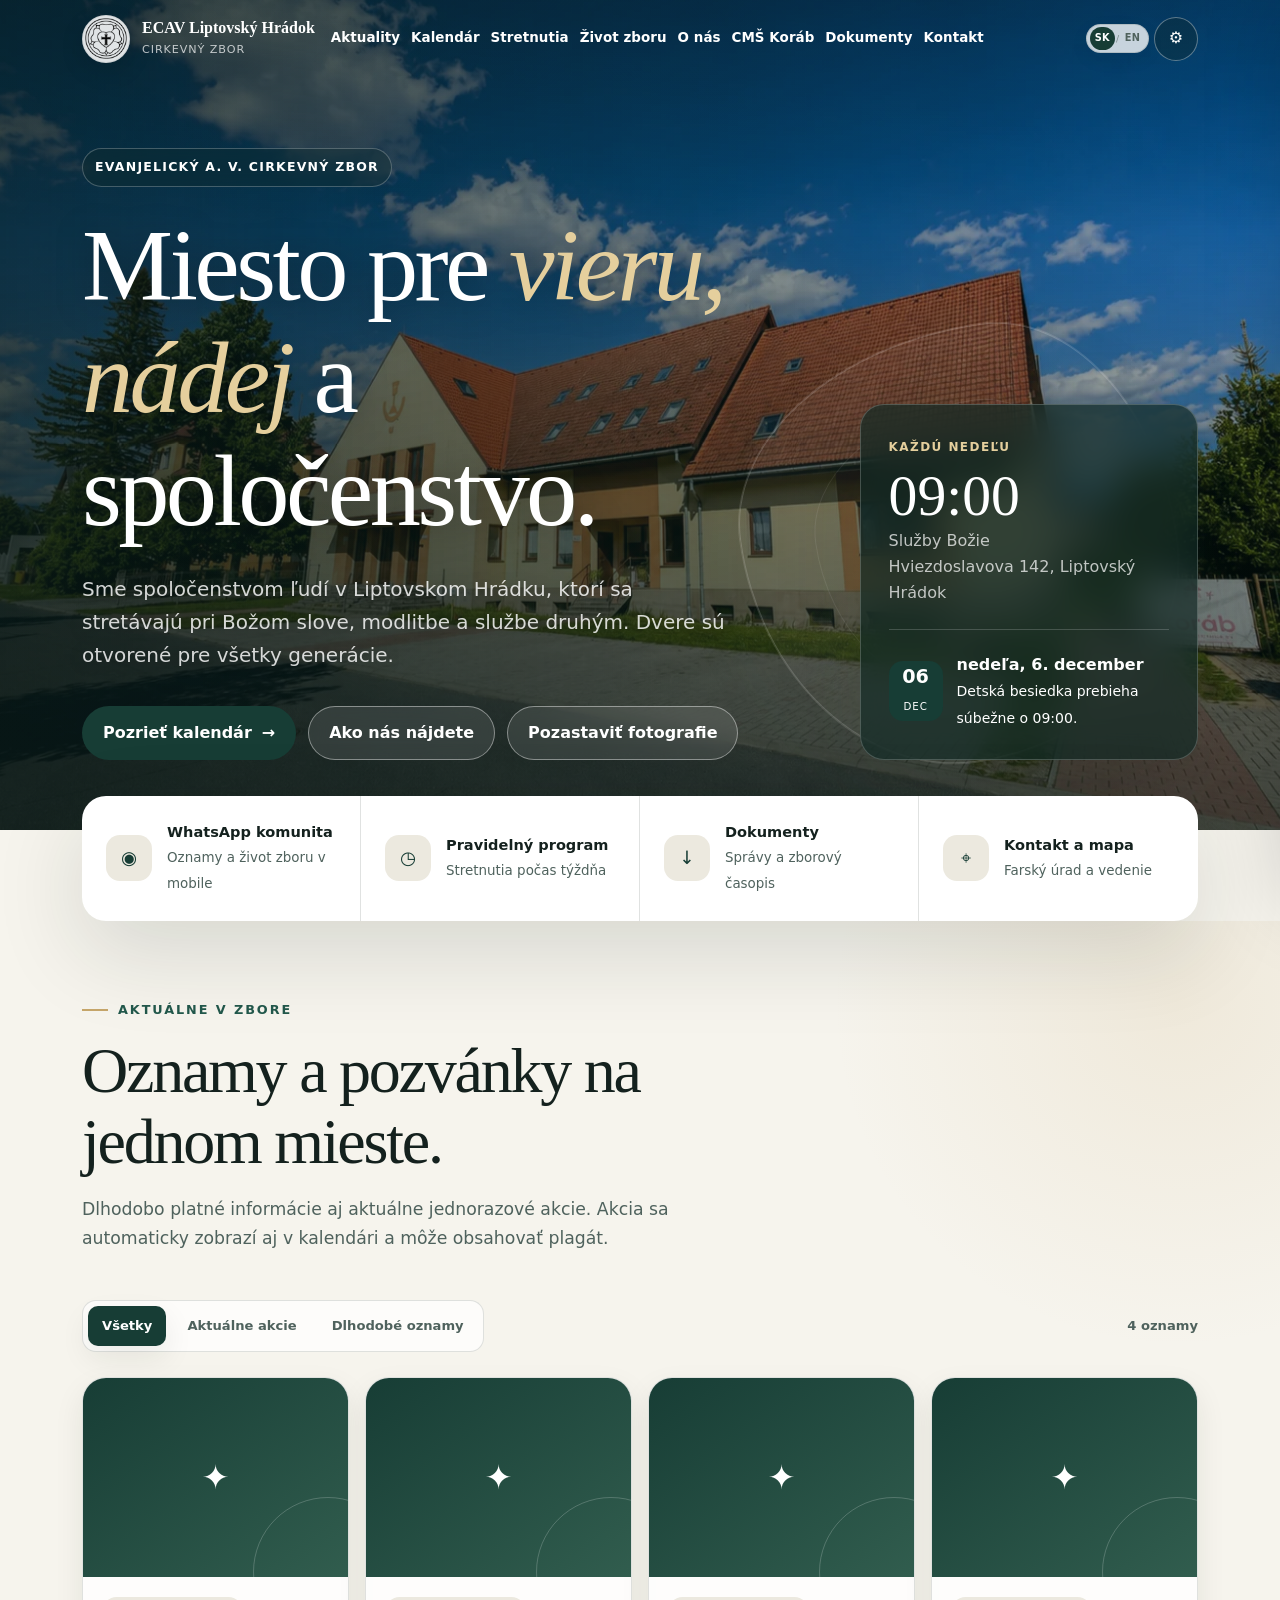
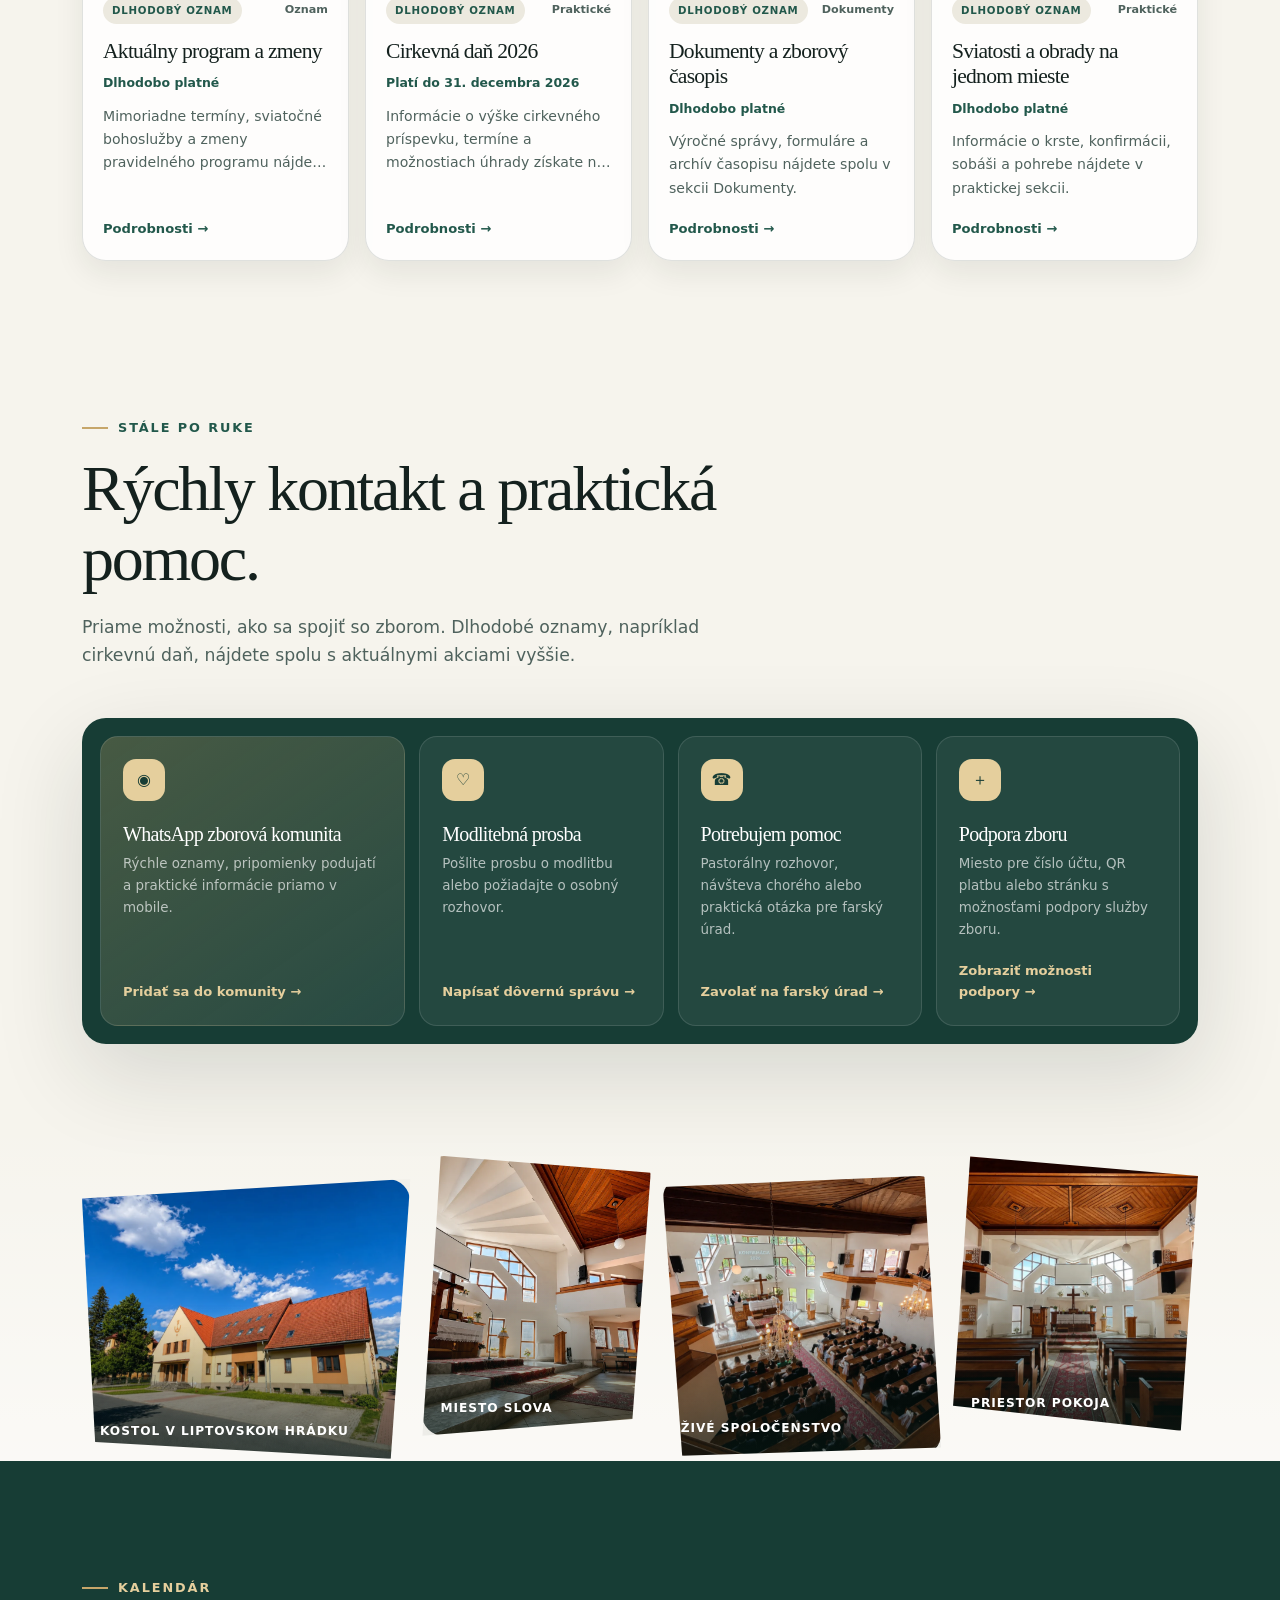
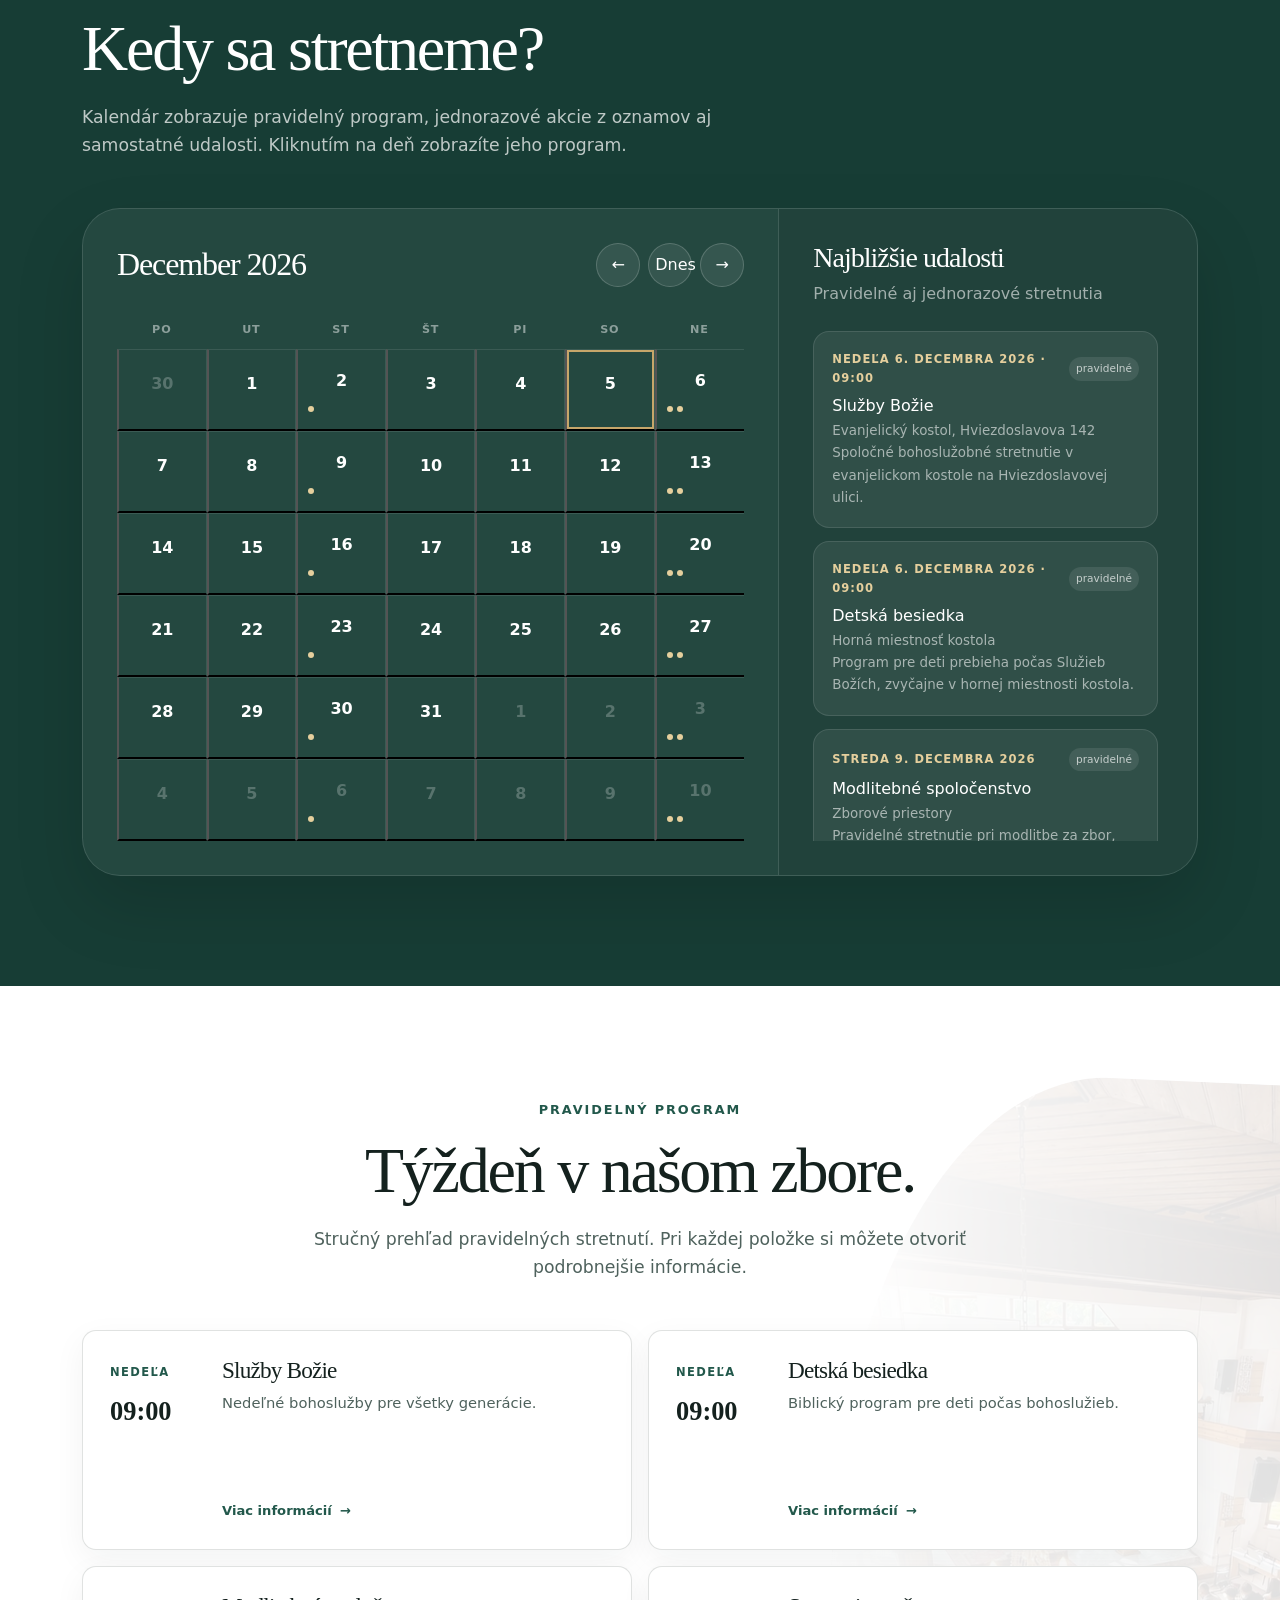
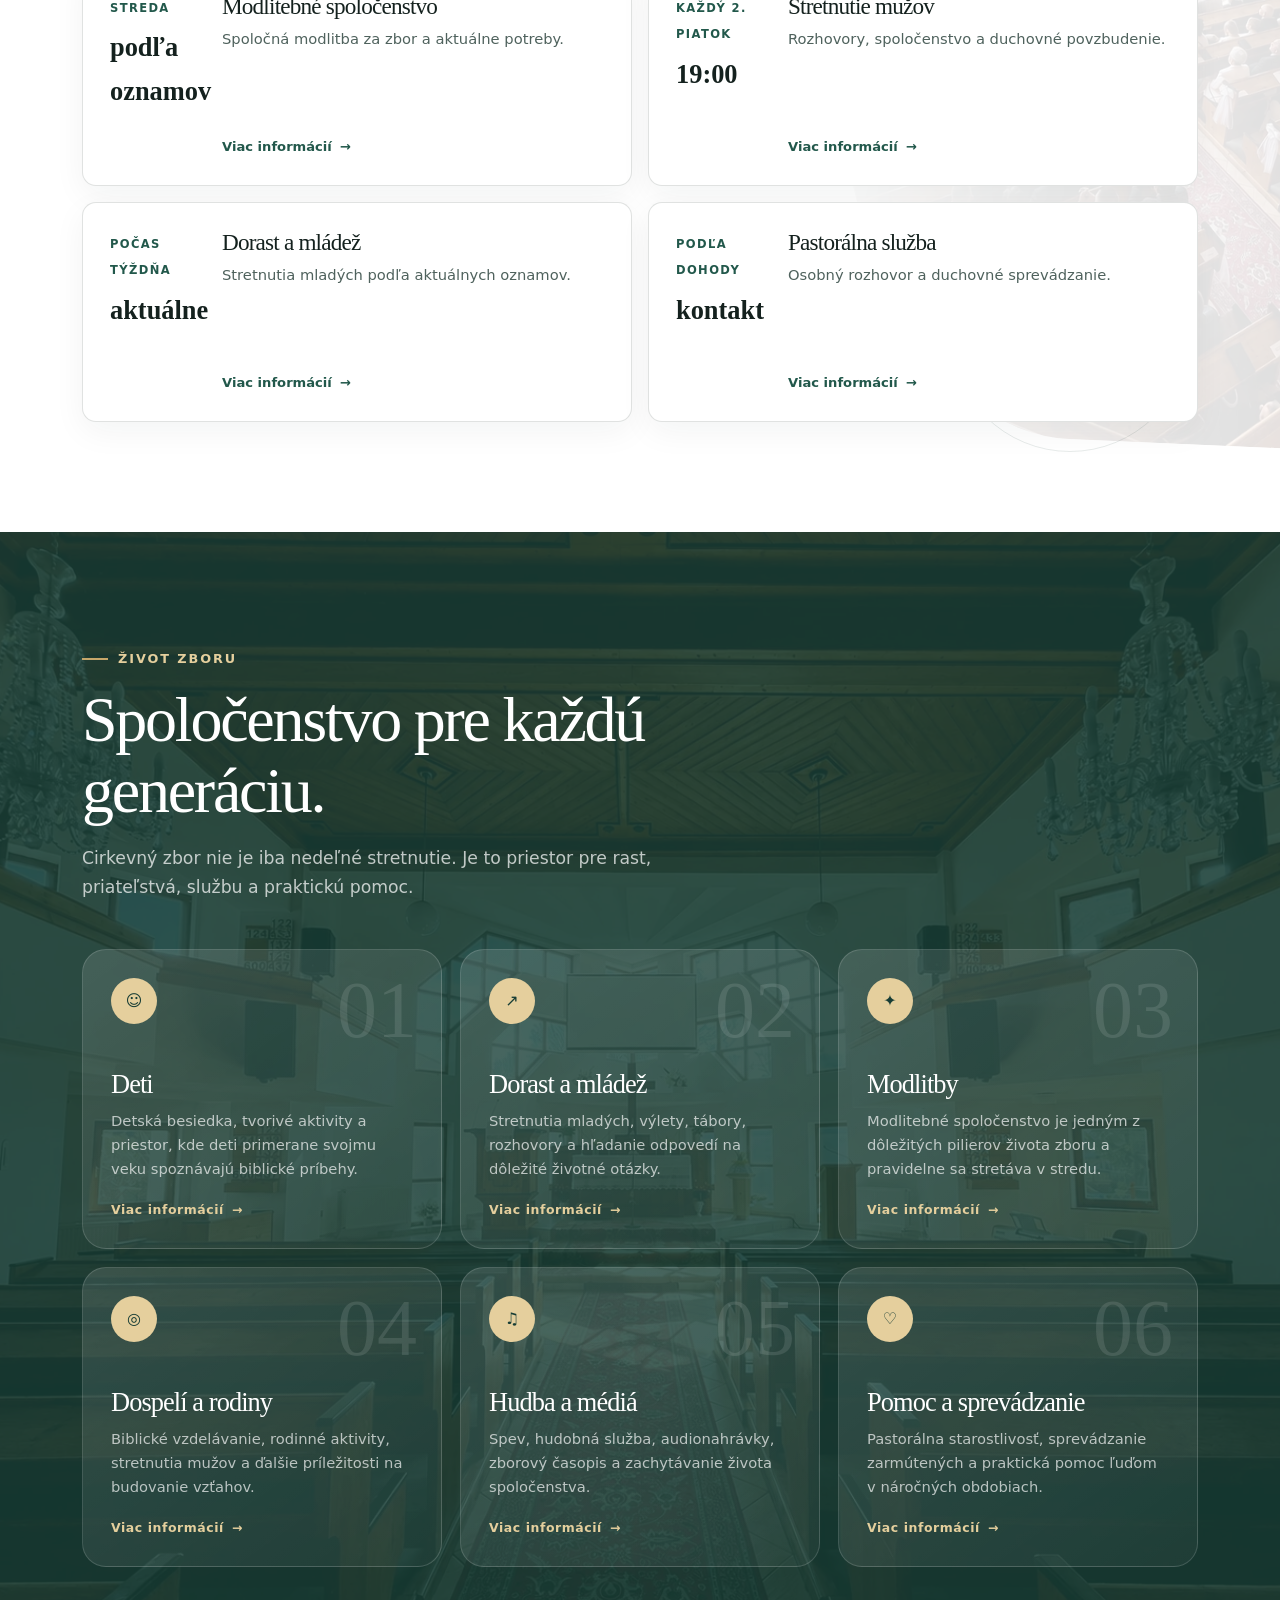
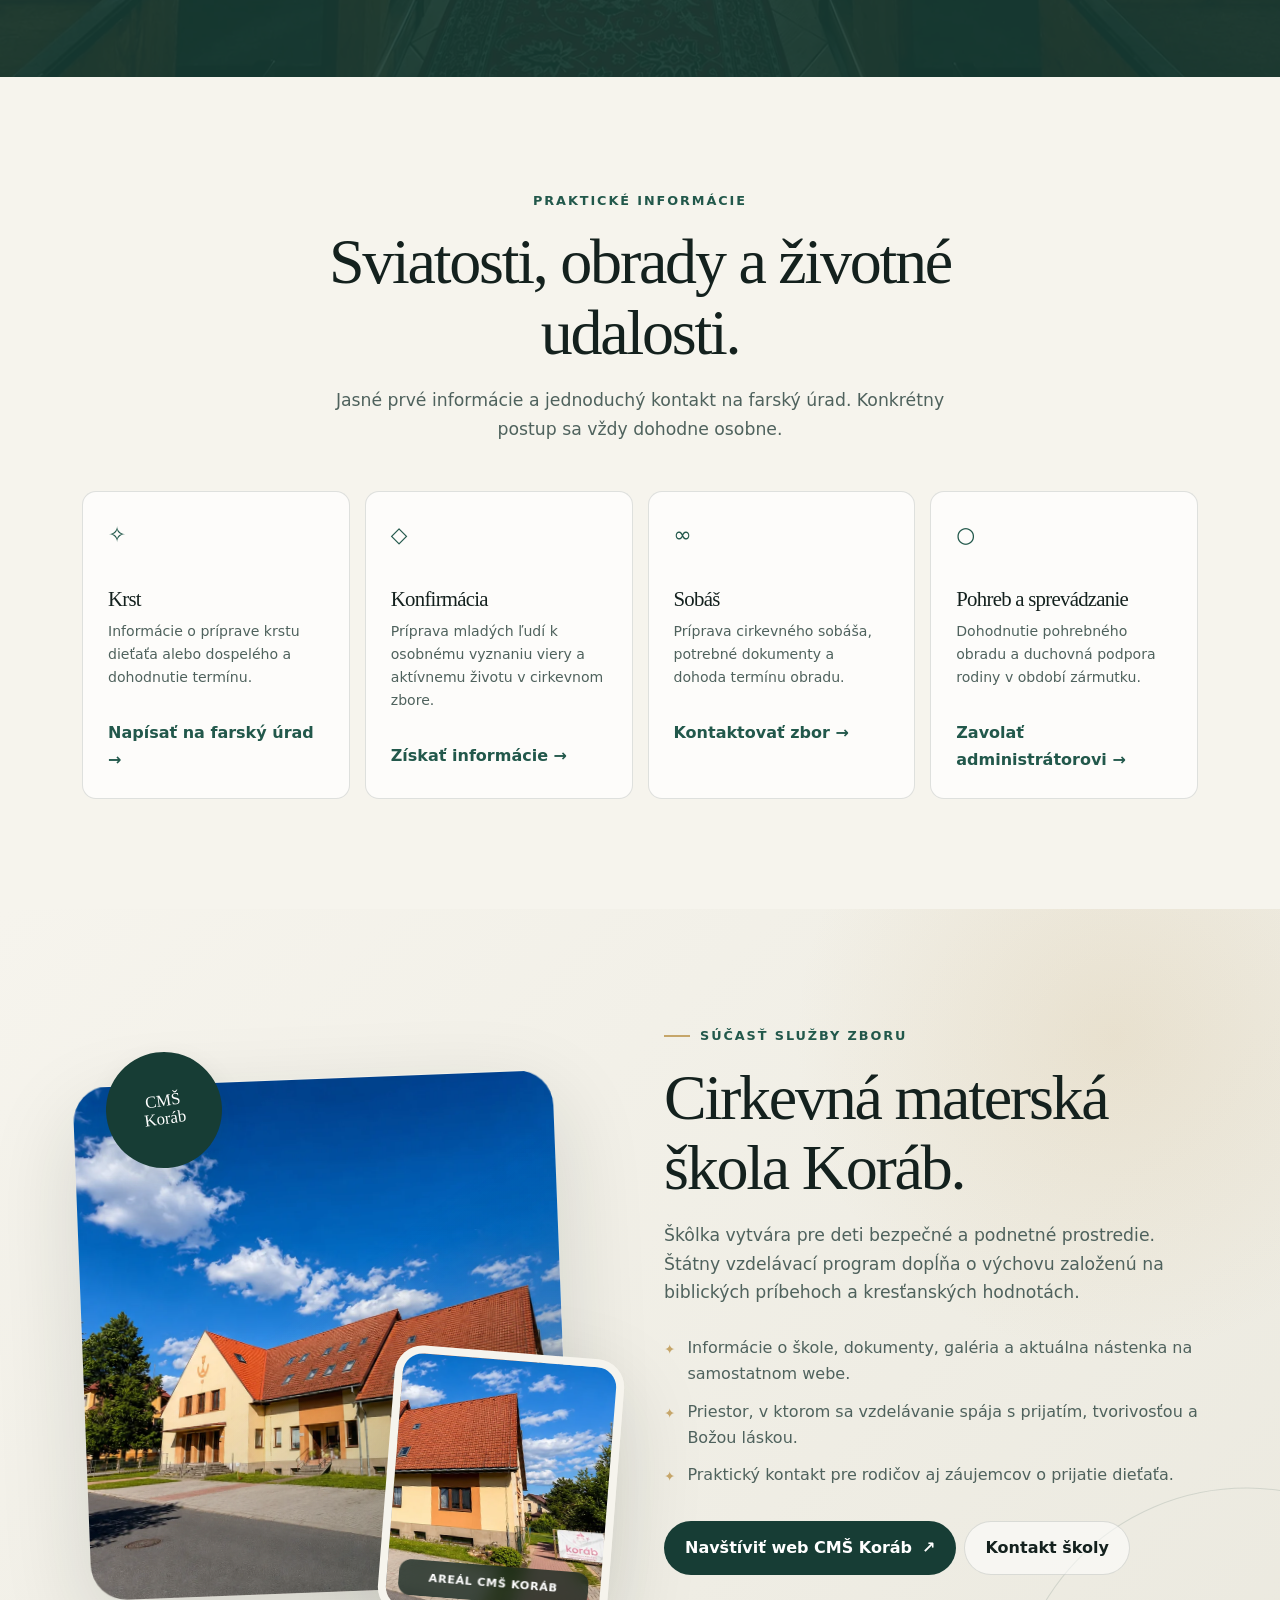
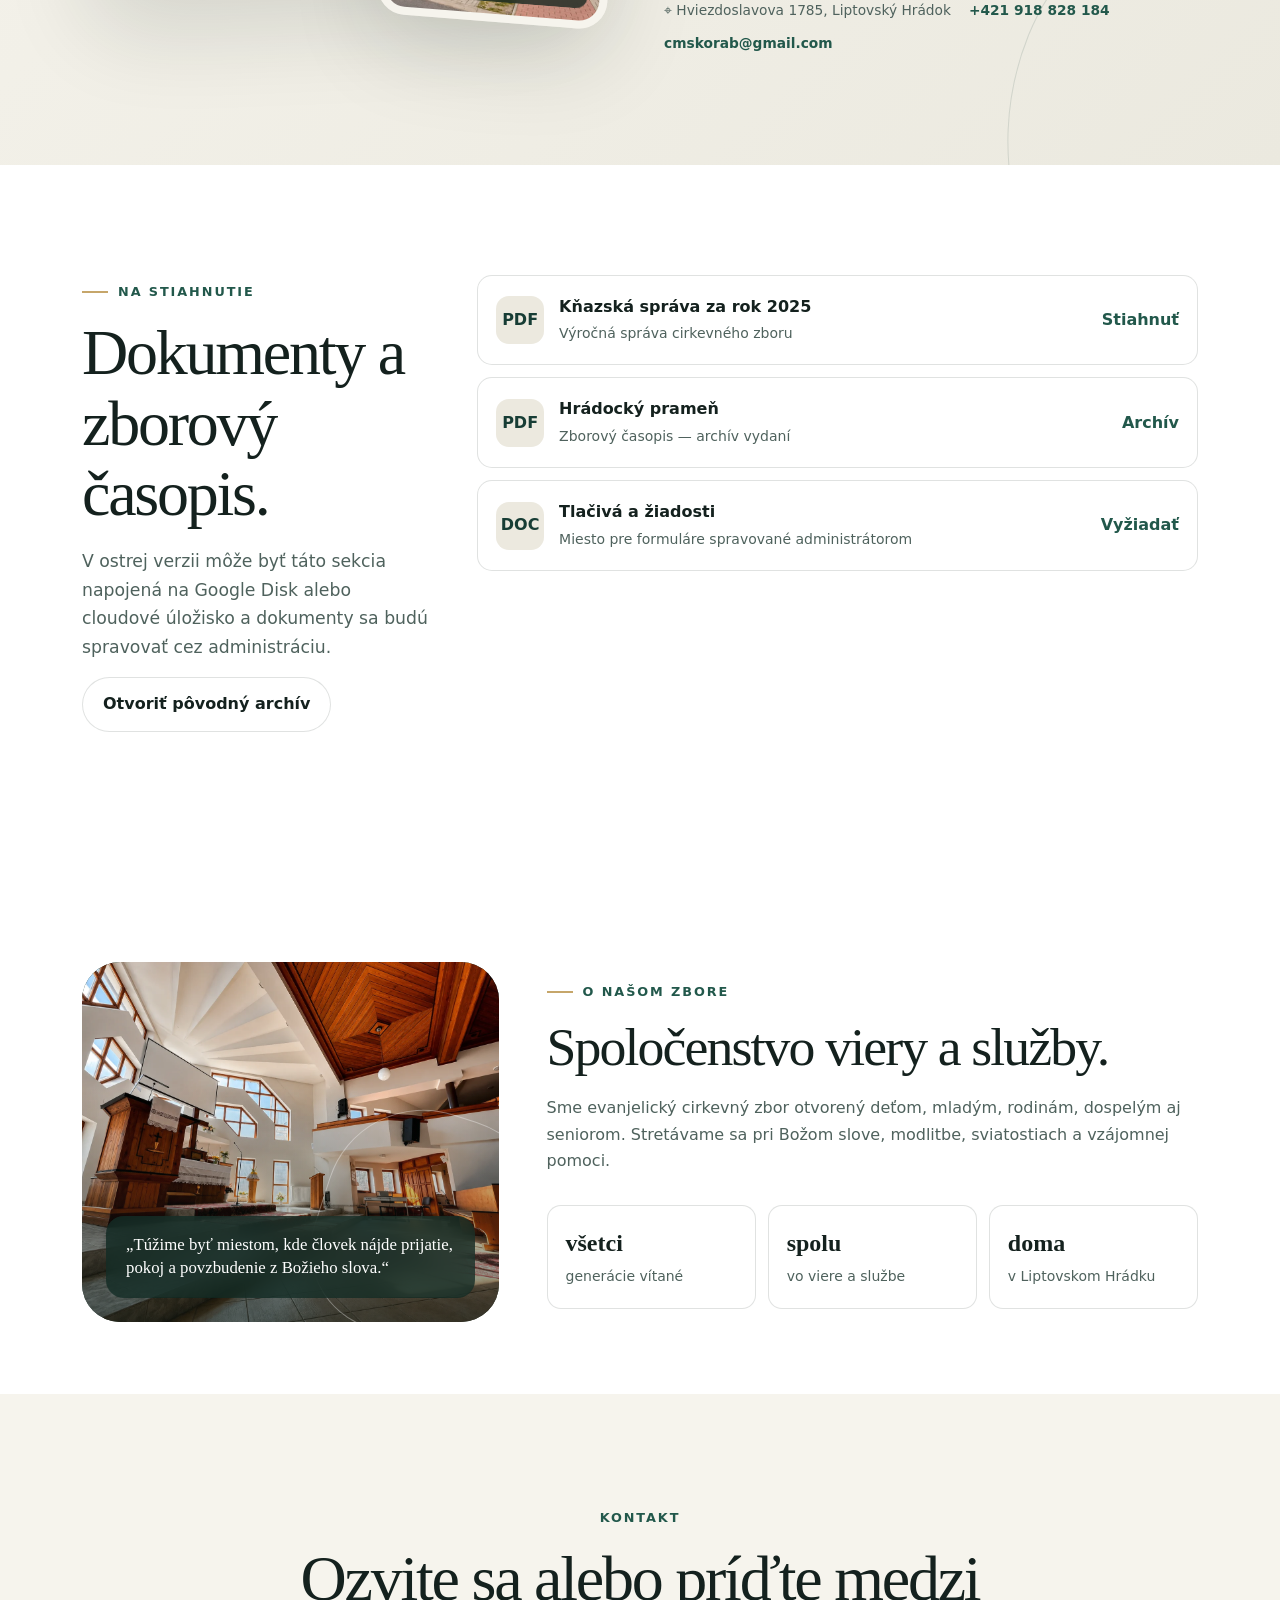
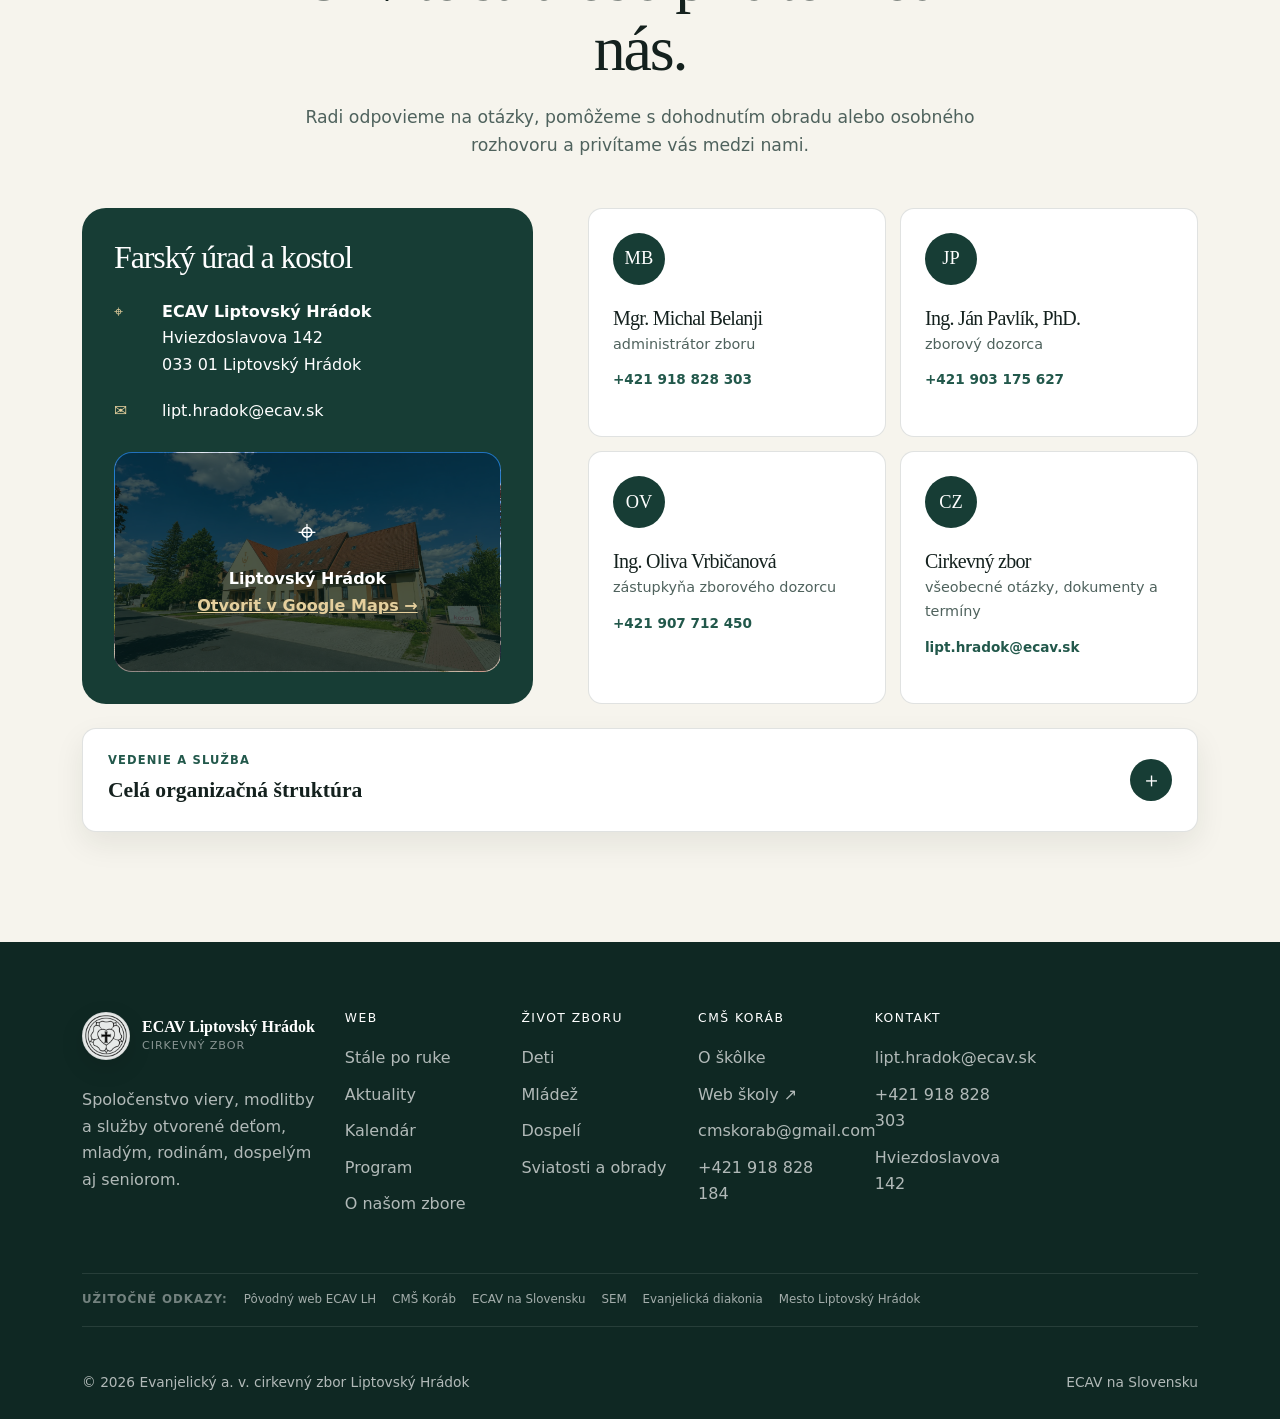
==== commit ebf954a4: "Add files via upload" ====
--- a/index.html
+++ b/index.html
@@ -294,15 +294,46 @@
 <p class="section-lead">Cirkevný zbor nie je iba nedeľné stretnutie. Je to priestor pre rast, priateľstvá, službu a praktickú pomoc.</p>
 </div>
 <div class="life-grid">
-<article class="life-card reveal" data-number="01"><span class="life-card__icon">☺</span><h3>Deti</h3><p>Detská besiedka, tvorivé aktivity a priestor, kde deti primerane svojmu veku spoznávajú biblické príbehy.</p></article>
-<article class="life-card reveal" data-number="02"><span class="life-card__icon">↗</span><h3>Dorast a mládež</h3><p>Stretnutia mladých, výlety, tábory, rozhovory a hľadanie odpovedí na dôležité životné otázky.</p></article>
-<article class="life-card reveal" data-number="03"><span class="life-card__icon">✦</span><h3>Modlitby</h3><p>Modlitebné spoločenstvo je jedným z dôležitých pilierov života zboru a pravidelne sa stretáva v stredu.</p></article>
-<article class="life-card reveal" data-number="04"><span class="life-card__icon">◎</span><h3>Dospelí a rodiny</h3><p>Biblické vzdelávanie, rodinné aktivity, stretnutia mužov a ďalšie príležitosti na budovanie vzťahov.</p></article>
-<article class="life-card reveal" data-number="05"><span class="life-card__icon">♫</span><h3>Hudba a médiá</h3><p>Spev, hudobná služba, audionahrávky, zborový časopis a zachytávanie života spoločenstva.</p></article>
-<article class="life-card reveal" data-number="06"><span class="life-card__icon">♡</span><h3>Pomoc a sprevádzanie</h3><p>Pastorálna starostlivosť, sprevádzanie zarmútených a praktická pomoc ľuďom v náročných obdobiach.</p></article>
-</div>
-</div>
-</section>
+<article class="life-card reveal" data-number="01" id="life-children"><span class="life-card__icon">☺</span><h3>Deti</h3><p>Detská besiedka, tvorivé aktivity a priestor, kde deti primerane svojmu veku spoznávajú biblické príbehy.</p><span class="life-card__more">Viac informácií <span aria-hidden="true">→</span></span><button aria-label="Viac informácií – Deti" class="life-card__trigger" data-bs-target="#lifeModal" data-bs-toggle="modal" data-life-id="children" type="button"></button></article>
+<article class="life-card reveal" data-number="02" id="life-youth"><span class="life-card__icon">↗</span><h3>Dorast a mládež</h3><p>Stretnutia mladých, výlety, tábory, rozhovory a hľadanie odpovedí na dôležité životné otázky.</p><span class="life-card__more">Viac informácií <span aria-hidden="true">→</span></span><button aria-label="Viac informácií – Dorast a mládež" class="life-card__trigger" data-bs-target="#lifeModal" data-bs-toggle="modal" data-life-id="youth" type="button"></button></article>
+<article class="life-card reveal" data-number="03" id="life-prayer"><span class="life-card__icon">✦</span><h3>Modlitby</h3><p>Modlitebné spoločenstvo je jedným z dôležitých pilierov života zboru a pravidelne sa stretáva v stredu.</p><span class="life-card__more">Viac informácií <span aria-hidden="true">→</span></span><button aria-label="Viac informácií – Modlitby" class="life-card__trigger" data-bs-target="#lifeModal" data-bs-toggle="modal" data-life-id="prayer" type="button"></button></article>
+<article class="life-card reveal" data-number="04" id="life-families"><span class="life-card__icon">◎</span><h3>Dospelí a rodiny</h3><p>Biblické vzdelávanie, rodinné aktivity, stretnutia mužov a ďalšie príležitosti na budovanie vzťahov.</p><span class="life-card__more">Viac informácií <span aria-hidden="true">→</span></span><button aria-label="Viac informácií – Dospelí a rodiny" class="life-card__trigger" data-bs-target="#lifeModal" data-bs-toggle="modal" data-life-id="families" type="button"></button></article>
+<article class="life-card reveal" data-number="05" id="life-music"><span class="life-card__icon">♫</span><h3>Hudba a médiá</h3><p>Spev, hudobná služba, audionahrávky, zborový časopis a zachytávanie života spoločenstva.</p><span class="life-card__more">Viac informácií <span aria-hidden="true">→</span></span><button aria-label="Viac informácií – Hudba a médiá" class="life-card__trigger" data-bs-target="#lifeModal" data-bs-toggle="modal" data-life-id="music" type="button"></button></article>
+<article class="life-card reveal" data-number="06" id="life-care"><span class="life-card__icon">♡</span><h3>Pomoc a sprevádzanie</h3><p>Pastorálna starostlivosť, sprevádzanie zarmútených a praktická pomoc ľuďom v náročných obdobiach.</p><span class="life-card__more">Viac informácií <span aria-hidden="true">→</span></span><button aria-label="Viac informácií – Pomoc a sprevádzanie" class="life-card__trigger" data-bs-target="#lifeModal" data-bs-toggle="modal" data-life-id="care" type="button"></button></article>
+</div>
+</div>
+</section>
+<div aria-labelledby="lifeModalTitle" class="modal fade life-modal" id="lifeModal" tabindex="-1">
+<div class="modal-dialog modal-dialog-centered modal-dialog-scrollable modal-lg">
+<div class="modal-content">
+<div class="modal-header">
+<div>
+<span class="life-modal__eyebrow">Život zboru</span>
+<h2 class="modal-title" id="lifeModalTitle">Spoločenstvo</h2>
+</div>
+<button aria-label="Zavrieť" class="btn-close" data-bs-dismiss="modal" type="button"></button>
+</div>
+<div class="modal-body">
+<div class="life-modal__layout" id="lifeModalLayout">
+<figure class="life-modal__photo" id="lifeModalPhotoWrap"><img alt="" id="lifeModalPhoto" loading="lazy" src="assets/images/kostol-interier-lod.webp"/></figure>
+<div class="life-modal__content">
+<p class="life-modal__lead" id="lifeModalLead"></p>
+<div class="life-modal__description" id="lifeModalDescription"></div>
+<ul class="life-modal__highlights" id="lifeModalHighlights"></ul>
+<div class="life-modal__contact">
+<span>Kontakt</span>
+<a href="#kontakt" id="lifeModalContact">Farský úrad</a>
+</div>
+<div class="life-modal__actions">
+<a class="button button--small" data-bs-dismiss="modal" href="#kontakt" id="lifeModalAction">Viac informácií</a>
+<a class="button button--ghost button--small" data-bs-dismiss="modal" href="#kontakt">Kontaktovať zbor</a>
+</div>
+</div>
+</div>
+</div>
+</div>
+</div>
+</div>
 <section class="section" id="prakticke">
 <div class="container">
 <div class="section-heading section-heading--center">
@@ -466,7 +497,7 @@
 <p>Spoločenstvo viery, modlitby a služby otvorené deťom, mladým, rodinám, dospelým aj seniorom.</p>
 </div>
 <div class="footer-col"><h3>Web</h3><a href="#stale-oznamy">Stále po ruke</a><a href="#aktuality">Aktuality</a><a href="#kalendar">Kalendár</a><a href="#program">Program</a><a href="#o-nas">O našom zbore</a></div>
-<div class="footer-col"><h3>Život zboru</h3><a href="#zivot-zboru">Deti</a><a href="#zivot-zboru">Mládež</a><a href="#zivot-zboru">Dospelí</a><a href="#prakticke">Sviatosti a obrady</a></div>
+<div class="footer-col"><h3>Život zboru</h3><a href="#life-children">Deti</a><a href="#life-youth">Mládež</a><a href="#life-families">Dospelí</a><a href="#prakticke">Sviatosti a obrady</a></div>
 <div class="footer-col"><h3>CMŠ Koráb</h3><a href="#korab">O škôlke</a><a href="https://cms-korab.sk/" rel="noopener noreferrer" target="_blank">Web školy ↗</a><a href="mailto:cmskorab@gmail.com">cmskorab@gmail.com</a><a href="tel:+421918828184">+421 918 828 184</a></div>
 
 <div class="footer-col"><h3>Kontakt</h3><a href="mailto:lipt.hradok@ecav.sk">lipt.hradok@ecav.sk</a><a href="tel:+421918828303">+421 918 828 303</a><a href="#kontakt">Hviezdoslavova 142</a></div>
--- a/assets/css/styles.css
+++ b/assets/css/styles.css
@@ -490,13 +490,72 @@
       padding: 28px;
       border: 1px solid rgba(255,255,255,.15);
       border-radius: var(--radius-md);
+      color: inherit;
       background: linear-gradient(145deg, rgba(255,255,255,.12), rgba(255,255,255,.04));
+      font: inherit;
+      text-align: left;
       overflow: hidden;
+      cursor: pointer;
+      transition: transform .3s var(--ease), border-color .3s ease, background .3s ease, box-shadow .3s ease;
     }
     .life-card::before { content: attr(data-number); position: absolute; top: 20px; right: 24px; color: rgba(255,255,255,.11); font-family: Georgia, serif; font-size: 5rem; line-height: 1; }
-    .life-card__icon { width: 46px; height: 46px; display: grid; place-items: center; margin-bottom: auto; border-radius: 50%; color: var(--forest); background: var(--gold-2); }
+    .life-card::after { content: ""; position: absolute; inset: auto -40% -80% 24%; height: 180px; border-radius: 50%; background: rgba(229,207,157,.1); filter: blur(4px); transition: transform .4s var(--ease); }
+    .life-card:hover { transform: translateY(-6px); border-color: rgba(229,207,157,.48); background: linear-gradient(145deg, rgba(255,255,255,.17), rgba(255,255,255,.065)); box-shadow: 0 22px 45px rgba(4,20,16,.2); }
+    .life-card:hover::after { transform: translate3d(-15px, -16px, 0) scale(1.08); }
+    .life-card__icon { width: 46px; height: 46px; display: grid; place-items: center; position: relative; z-index: 1; margin-bottom: auto; border-radius: 50%; color: var(--forest); background: var(--gold-2); transition: transform .3s var(--ease), background .3s ease; }
+    .life-card:hover .life-card__icon { transform: scale(1.08) rotate(-4deg); background: #f0dcae; }
     .life-card h3 { margin: 30px 0 10px; font-size: 1.65rem; }
-    .life-card p { color: rgba(255,255,255,.64); font-size: .92rem; }
+    .life-card h3, .life-card p, .life-card__more { position: relative; z-index: 1; }
+    .life-card p { margin-bottom: 18px; color: rgba(255,255,255,.68); font-size: .92rem; }
+    .life-card__more { display: inline-flex; align-items: center; gap: 8px; color: var(--gold-2); font-size: .78rem; font-weight: 850; letter-spacing: .045em; }
+    .life-card__more span { transition: transform .25s var(--ease); }
+    .life-card:hover .life-card__more span { transform: translateX(5px); }
+    .life-card__trigger { position: absolute; inset: 0; z-index: 3; border: 0; border-radius: inherit; background: transparent; cursor: pointer; }
+    .life-card__trigger:focus-visible { outline: 3px solid var(--gold-2); outline-offset: -7px; }
+
+    .life-modal .modal-content {
+      border: 0;
+      border-radius: 28px;
+      background: #f8f6f0;
+      box-shadow: var(--shadow-lg);
+      overflow: hidden;
+    }
+    .life-modal .modal-header {
+      align-items: flex-start;
+      padding: 26px 30px 22px;
+      border-bottom: 1px solid var(--line);
+      background:
+        radial-gradient(circle at 88% -20%, rgba(198,166,106,.25), transparent 38%),
+        #fff;
+    }
+    .life-modal__eyebrow {
+      display: block;
+      margin-bottom: 7px;
+      color: var(--forest-2);
+      font-size: .7rem;
+      font-weight: 850;
+      letter-spacing: .13em;
+      text-transform: uppercase;
+    }
+    .life-modal .modal-title { font-size: clamp(1.8rem, 4vw, 2.55rem); }
+    .life-modal .modal-body { padding: 0; }
+    .life-modal__layout { display: grid; grid-template-columns: minmax(270px, .82fr) minmax(0, 1.18fr); min-height: 470px; }
+    .life-modal__layout.is-text-only { grid-template-columns: 1fr; min-height: auto; }
+    .life-modal__photo { min-height: 100%; position: relative; margin: 0; overflow: hidden; background: var(--forest); }
+    .life-modal__photo::after { content: ""; position: absolute; inset: 0; background: linear-gradient(180deg, transparent 45%, rgba(8,28,23,.55)); pointer-events: none; }
+    .life-modal__photo img { width: 100%; height: 100%; min-height: 470px; object-fit: cover; }
+    .life-modal__content { align-self: center; padding: 34px; }
+    .life-modal__lead { margin-bottom: 20px; color: var(--forest); font-family: Georgia, "Times New Roman", serif; font-size: 1.3rem; line-height: 1.35; }
+    .life-modal__description { color: var(--ink-soft); }
+    .life-modal__description p { margin-bottom: 13px; }
+    .life-modal__highlights { display: grid; gap: 8px; margin: 22px 0; padding: 0; list-style: none; }
+    .life-modal__highlights li { display: grid; grid-template-columns: 22px 1fr; gap: 9px; color: var(--ink); font-size: .9rem; }
+    .life-modal__highlights li::before { content: "✓"; color: var(--forest-2); font-weight: 900; }
+    .life-modal__contact { display: flex; align-items: center; justify-content: space-between; gap: 18px; margin-top: 22px; padding: 15px 17px; border: 1px solid var(--line); border-radius: 15px; background: #fff; }
+    .life-modal__contact span { color: var(--ink-soft); font-size: .68rem; font-weight: 850; letter-spacing: .1em; text-transform: uppercase; }
+    .life-modal__contact a { color: var(--forest-2); font-size: .9rem; font-weight: 800; text-align: right; text-decoration: none; }
+    .life-modal__contact a:hover { text-decoration: underline; }
+    .life-modal__actions { display: flex; flex-wrap: wrap; gap: 10px; margin-top: 22px; }
 
     /* =========================================================
        7. PRACTICAL, DOCUMENTS, GALLERY, ABOUT, CONTACT
@@ -1461,6 +1520,8 @@
       .notice-modal__poster { min-height: 0; max-height: 56vh; padding: 14px; }
       .notice-modal__poster img { max-height: 52vh; }
       .notice-modal__content { padding: 34px 24px; }
+      .life-modal__layout { grid-template-columns: 1fr; }
+      .life-modal__photo, .life-modal__photo img { min-height: 260px; max-height: 320px; }
       .program-section::before { width: 70vw; right: -30%; opacity: .1; }
       .about-grid--compact { grid-template-columns: 1fr; }
       .about-art--compact { min-height: 330px; }
@@ -1492,6 +1553,13 @@
     }
     @media (max-width: 560px) {
       .meeting-modal__meta { grid-template-columns: 1fr; }
+      .life-card { min-height: 285px; padding: 24px; }
+      .life-modal .modal-header { padding: 22px 20px 18px; }
+      .life-modal__content { padding: 24px 20px 26px; }
+      .life-modal__photo, .life-modal__photo img { min-height: 220px; max-height: 260px; }
+      .life-modal__contact { align-items: flex-start; flex-direction: column; gap: 5px; }
+      .life-modal__contact a { text-align: left; }
+      .life-modal__actions { display: grid; }
       .program-item--interactive { min-height: auto; }
       .organization-toggle { padding: 18px; }
       .organization-grid { padding: 10px; }
